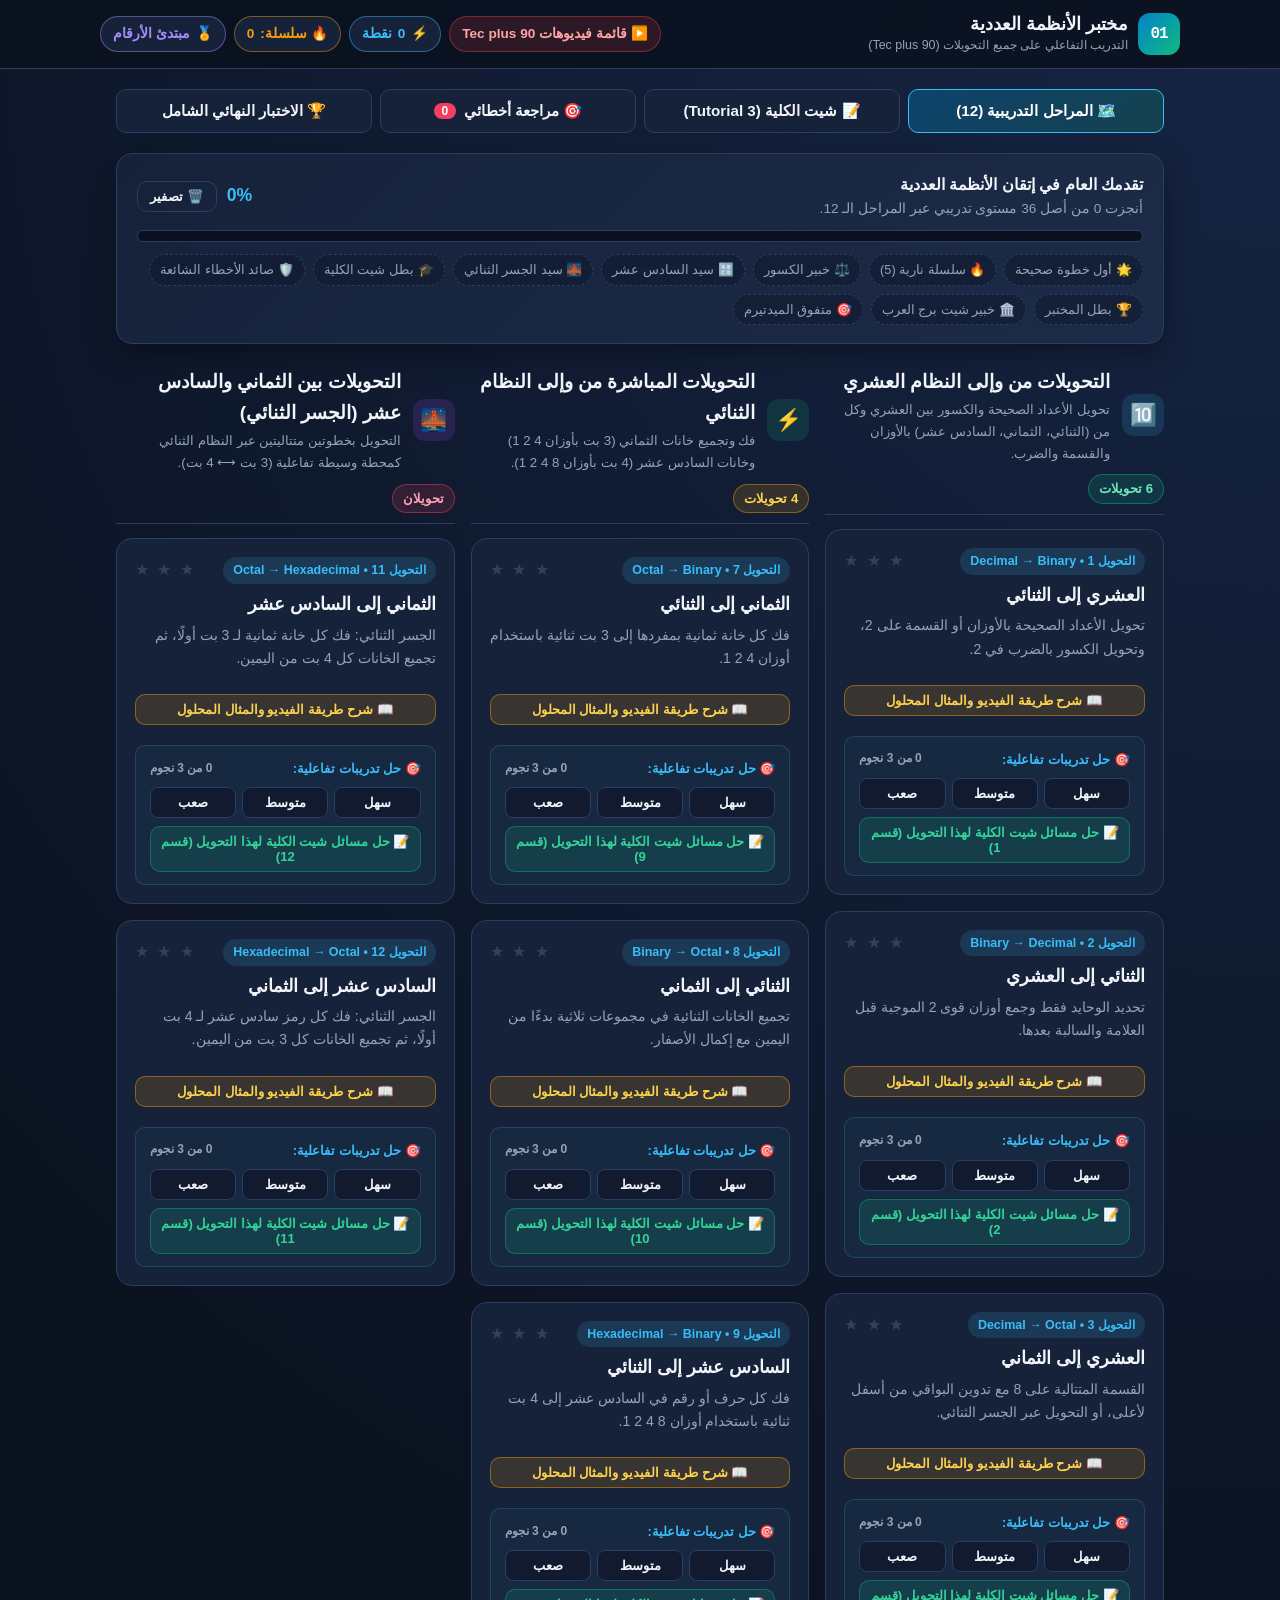
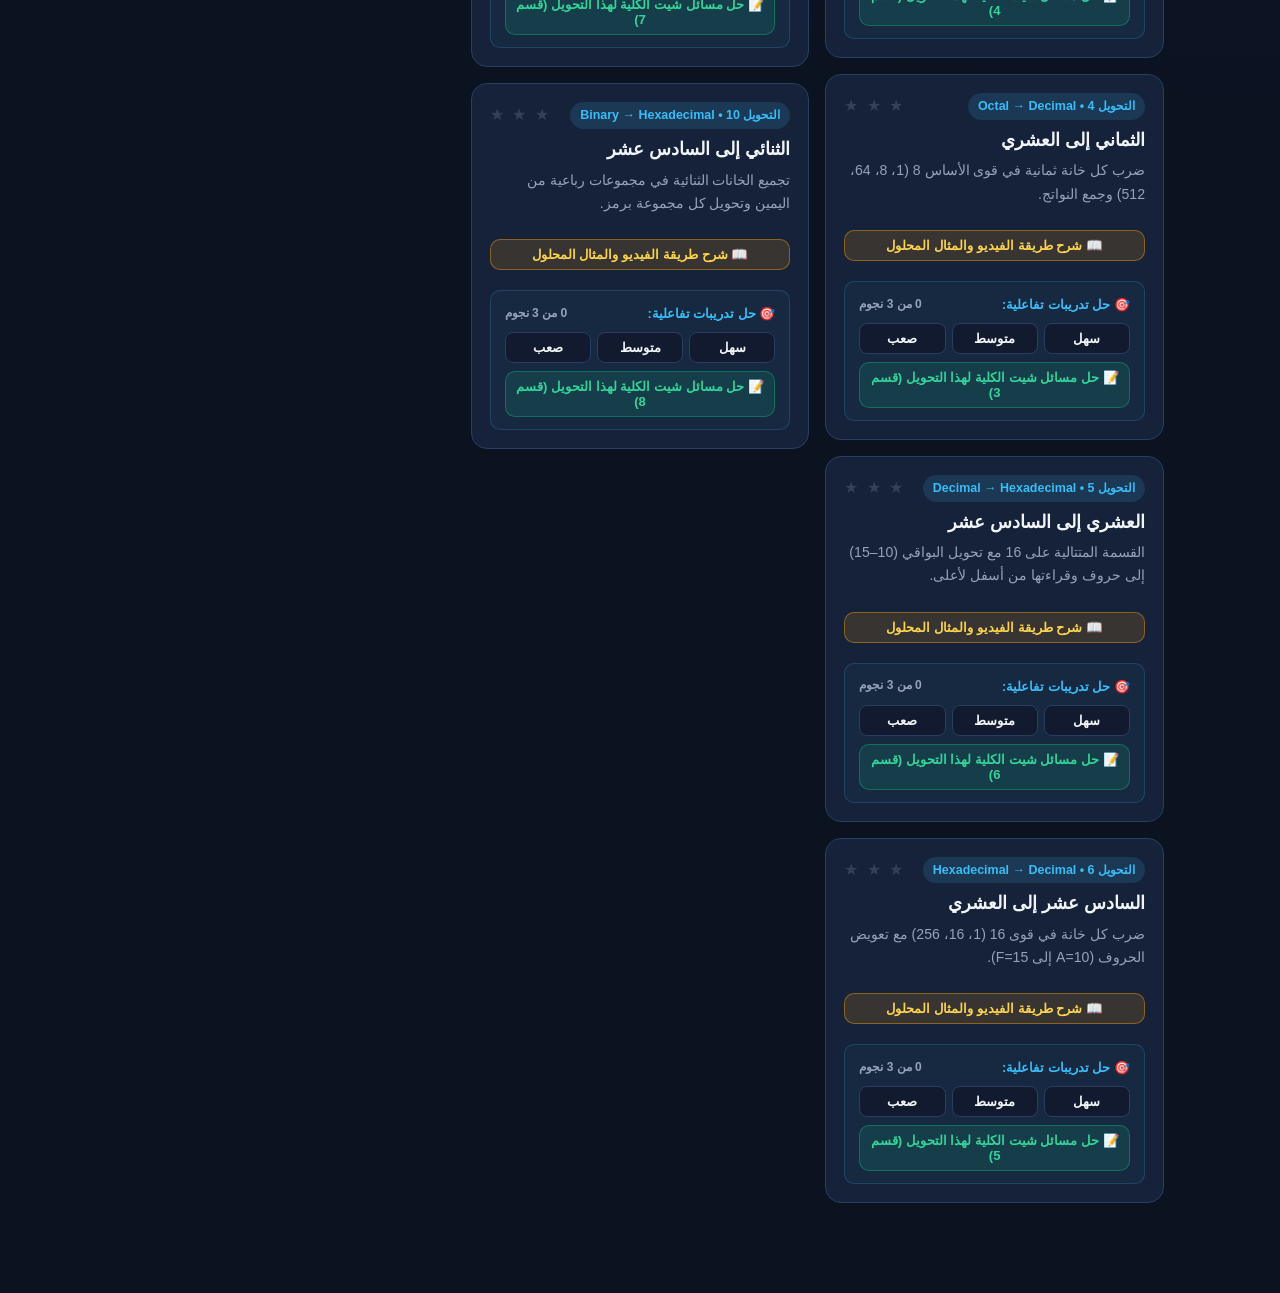
==== index.html @ 3c4ea511 "Add files via upload" ====
<!DOCTYPE html>
<html lang="ar" dir="rtl">
<head>
  <meta charset="UTF-8" />
  <meta name="viewport" content="width=device-width, initial-scale=1.0" />
  <title>مختبر الأنظمة العددية — لعبة تعليمية تفاعلية</title>
  <style>
    :root {
      --bg: #0b1220;
      --bg-soft: #111a2e;
      --card: #16223a;
      --card-2: #1c2b48;
      --border: #2a3d63;
      --text: #f1f5f9;
      --text-muted: #94a3b8;
      --primary: #38bdf8;
      --primary-dark: #0284c7;
      --accent: #10b981;
      --accent-soft: rgba(16, 185, 129, 0.15);
      --warn: #f59e0b;
      --warn-soft: rgba(245, 158, 11, 0.15);
      --danger: #f43f5e;
      --danger-soft: rgba(244, 63, 94, 0.15);
      --purple: #a78bfa;
      --purple-soft: rgba(167, 139, 250, 0.15);
      --radius: 16px;
      --radius-sm: 10px;
      --shadow: 0 10px 30px rgba(0, 0, 0, 0.35);
    }

    * { box-sizing: border-box; margin: 0; padding: 0; }

    body {
      font-family: 'Segoe UI', 'Tahoma', 'Arial', sans-serif;
      background: radial-gradient(circle at top right, #162544 0%, var(--bg) 55%);
      color: var(--text);
      min-height: 100vh;
      line-height: 1.65;
      overflow-x: hidden;
    }

    .ltr {
      direction: ltr;
      unicode-bidi: isolate;
      display: inline-block;
    }

    .mono {
      font-family: 'Consolas', 'Courier New', monospace;
      direction: ltr;
      unicode-bidi: isolate;
    }

    /* Top Header */
    .topbar {
      position: sticky;
      top: 0;
      z-index: 40;
      background: rgba(11, 18, 32, 0.9);
      backdrop-filter: blur(12px);
      border-bottom: 1px solid var(--border);
      padding: 12px 16px;
    }

    .topbar-inner {
      max-width: 1080px;
      margin: 0 auto;
      display: flex;
      flex-wrap: wrap;
      align-items: center;
      justify-content: space-between;
      gap: 12px;
    }

    .brand {
      display: flex;
      align-items: center;
      gap: 10px;
      cursor: pointer;
    }

    .brand-icon {
      width: 42px;
      height: 42px;
      border-radius: 12px;
      background: linear-gradient(135deg, #0284c7, #10b981);
      display: grid;
      place-items: center;
      font-family: 'Consolas', monospace;
      font-weight: 800;
      font-size: 16px;
      color: #fff;
      letter-spacing: -1px;
      flex-shrink: 0;
    }

    .brand h1 {
      font-size: 1.15rem;
      line-height: 1.25;
      font-weight: 800;
    }

    .brand small {
      display: block;
      font-size: 0.78rem;
      color: var(--text-muted);
    }

    .hud {
      display: flex;
      flex-wrap: wrap;
      align-items: center;
      gap: 8px;
    }

    .stat-pill {
      display: flex;
      align-items: center;
      gap: 6px;
      background: var(--card);
      border: 1px solid var(--border);
      border-radius: 999px;
      padding: 6px 12px;
      font-size: 0.85rem;
      font-weight: 700;
    }

    .stat-pill.xp { border-color: rgba(56, 189, 248, 0.45); color: var(--primary); }
    .stat-pill.streak { border-color: rgba(245, 158, 11, 0.45); color: var(--warn); }
    .stat-pill.rank { border-color: rgba(167, 139, 250, 0.45); color: var(--purple); }

    /* Container */
    .container {
      max-width: 1080px;
      margin: 0 auto;
      padding: 20px 16px 60px;
    }

    /* Navigation Tabs */
    .nav-tabs {
      display: flex;
      flex-wrap: wrap;
      gap: 8px;
      margin-bottom: 20px;
    }

    .nav-btn {
      flex: 1 1 160px;
      background: var(--card);
      color: var(--text);
      border: 1px solid var(--border);
      border-radius: var(--radius-sm);
      padding: 12px 14px;
      font-family: inherit;
      font-size: 0.95rem;
      font-weight: 700;
      cursor: pointer;
      display: flex;
      align-items: center;
      justify-content: center;
      gap: 8px;
      transition: all 0.2s ease;
    }

    .nav-btn:hover { border-color: var(--primary); transform: translateY(-1px); }
    .nav-btn.active {
      background: linear-gradient(135deg, rgba(2, 132, 199, 0.35), rgba(16, 185, 129, 0.2));
      border-color: var(--primary);
      color: #fff;
    }

    .badge-count {
      background: var(--danger);
      color: #fff;
      font-size: 0.75rem;
      padding: 1px 7px;
      border-radius: 999px;
      min-width: 22px;
      text-align: center;
    }

    /* Progress Banner */
    .mastery-card {
      background: linear-gradient(135deg, var(--card), var(--card-2));
      border: 1px solid var(--border);
      border-radius: var(--radius);
      padding: 18px 20px;
      margin-bottom: 22px;
      box-shadow: var(--shadow);
    }

    .mastery-top {
      display: flex;
      flex-wrap: wrap;
      justify-content: space-between;
      align-items: center;
      gap: 10px;
      margin-bottom: 10px;
    }

    .progress-track {
      width: 100%;
      height: 12px;
      background: #0a1020;
      border-radius: 999px;
      overflow: hidden;
      border: 1px solid var(--border);
    }

    .progress-fill {
      height: 100%;
      background: linear-gradient(90deg, var(--primary), var(--accent));
      border-radius: 999px;
      transition: width 0.4s ease;
      width: 0%;
    }

    .badges-row {
      display: flex;
      flex-wrap: wrap;
      gap: 8px;
      margin-top: 12px;
    }

    .ach-badge {
      font-size: 0.8rem;
      padding: 4px 10px;
      border-radius: 999px;
      border: 1px dashed var(--border);
      color: var(--text-muted);
      background: rgba(15, 23, 42, 0.5);
    }

    .ach-badge.unlocked {
      border-style: solid;
      border-color: var(--warn);
      color: #fde68a;
      background: var(--warn-soft);
      font-weight: 700;
    }

    /* Stage Grid */
    .stage-grid {
      display: grid;
      grid-template-columns: repeat(auto-fill, minmax(300px, 1fr));
      gap: 16px;
    }

    .stage-card {
      background: var(--card);
      border: 1px solid var(--border);
      border-radius: var(--radius);
      padding: 18px;
      display: flex;
      flex-direction: column;
      justify-content: space-between;
      gap: 14px;
      transition: border-color 0.2s, transform 0.2s;
      position: relative;
    }

    .stage-card:hover {
      border-color: var(--primary);
      transform: translateY(-2px);
    }

    .stage-head {
      display: flex;
      justify-content: space-between;
      align-items: flex-start;
      gap: 8px;
    }

    .stage-num {
      font-size: 0.78rem;
      font-weight: 800;
      color: var(--primary);
      background: rgba(56, 189, 248, 0.14);
      padding: 3px 10px;
      border-radius: 999px;
    }

    .stage-stars {
      font-size: 1rem;
      letter-spacing: 2px;
      color: #334155;
    }

    .stage-stars .lit { color: var(--warn); }

    .stage-title {
      font-size: 1.12rem;
      font-weight: 800;
      margin-top: 6px;
    }

    .stage-desc {
      font-size: 0.88rem;
      color: var(--text-muted);
      margin-top: 4px;
    }

    .diff-row {
      display: flex;
      gap: 6px;
    }

    .diff-btn {
      flex: 1;
      padding: 7px 6px;
      border-radius: 8px;
      border: 1px solid var(--border);
      background: var(--bg-soft);
      color: var(--text);
      font-family: inherit;
      font-size: 0.82rem;
      font-weight: 700;
      cursor: pointer;
      transition: all 0.15s;
    }

    .diff-btn:hover { border-color: var(--primary); background: rgba(56, 189, 248, 0.12); }
    .diff-btn.done { border-color: var(--accent); color: #6ee7b7; background: var(--accent-soft); }

    .stage-actions {
      display: flex;
      gap: 8px;
    }

    /* Buttons */
    .btn {
      border: none;
      border-radius: var(--radius-sm);
      padding: 10px 16px;
      font-family: inherit;
      font-size: 0.92rem;
      font-weight: 700;
      cursor: pointer;
      display: inline-flex;
      align-items: center;
      justify-content: center;
      gap: 6px;
      transition: all 0.18s ease;
    }

    .btn:disabled { opacity: 0.5; cursor: not-allowed; }
    .btn-primary {
      background: linear-gradient(135deg, var(--primary-dark), #0369a1);
      color: #fff;
    }
    .btn-primary:hover:not(:disabled) { filter: brightness(1.12); transform: translateY(-1px); }

    .btn-accent {
      background: linear-gradient(135deg, #059669, #10b981);
      color: #fff;
    }
    .btn-accent:hover:not(:disabled) { filter: brightness(1.1); }

    .btn-outline {
      background: transparent;
      color: var(--text);
      border: 1px solid var(--border);
    }
    .btn-outline:hover:not(:disabled) { border-color: var(--primary); color: var(--primary); }

    .btn-warn {
      background: var(--warn-soft);
      color: #fcd34d;
      border: 1px solid rgba(245, 158, 11, 0.45);
    }
    .btn-warn:hover:not(:disabled) { background: rgba(245, 158, 11, 0.25); }

    .btn-danger {
      background: var(--danger-soft);
      color: #fda4af;
      border: 1px solid rgba(244, 63, 94, 0.45);
    }

    .btn-sm { padding: 7px 12px; font-size: 0.84rem; }
    .btn-full { width: 100%; }

    /* Game Arena */
    .arena {
      background: var(--card);
      border: 1px solid var(--border);
      border-radius: var(--radius);
      padding: 20px;
      box-shadow: var(--shadow);
    }

    .arena-topbar {
      display: flex;
      flex-wrap: wrap;
      align-items: center;
      justify-content: space-between;
      gap: 10px;
      padding-bottom: 14px;
      border-bottom: 1px solid var(--border);
      margin-bottom: 18px;
    }

    .q-meta {
      display: flex;
      flex-wrap: wrap;
      align-items: center;
      gap: 8px;
    }

    .tag {
      font-size: 0.78rem;
      font-weight: 700;
      padding: 3px 10px;
      border-radius: 999px;
      background: var(--bg-soft);
      border: 1px solid var(--border);
      color: var(--text-muted);
    }

    .tag.easy { color: #6ee7b7; border-color: rgba(16, 185, 129, 0.45); background: var(--accent-soft); }
    .tag.medium { color: #fcd34d; border-color: rgba(245, 158, 11, 0.45); background: var(--warn-soft); }
    .tag.hard { color: #fda4af; border-color: rgba(244, 63, 94, 0.45); background: var(--danger-soft); }
    .tag.adaptive { color: #ddd6fe; border-color: rgba(167, 139, 250, 0.55); background: var(--purple-soft); }
    .tag.video-ex { color: #7dd3fc; border-color: rgba(56, 189, 248, 0.5); background: rgba(56, 189, 248, 0.14); }

    .question-box {
      background: var(--bg-soft);
      border: 1px solid var(--border);
      border-radius: var(--radius-sm);
      padding: 18px;
      margin-bottom: 18px;
      text-align: center;
    }

    .question-prompt {
      font-size: 1.05rem;
      color: var(--text);
      margin-bottom: 10px;
    }

    .big-number {
      font-family: 'Consolas', 'Courier New', monospace;
      font-size: clamp(1.45rem, 4vw, 2.2rem);
      font-weight: 800;
      color: var(--primary);
      direction: ltr;
      unicode-bidi: isolate;
      display: inline-block;
      background: rgba(56, 189, 248, 0.08);
      border: 1px solid rgba(56, 189, 248, 0.3);
      padding: 8px 18px;
      border-radius: 12px;
      letter-spacing: 1px;
      word-break: break-all;
    }

    .big-number sub {
      font-size: 0.58em;
      color: var(--warn);
      margin-left: 2px;
    }

    /* Interactive Bit Switchboard (طريقة التنوير) */
    .switch-groups {
      display: flex;
      flex-wrap: wrap;
      justify-content: center;
      gap: 14px;
      direction: ltr;
      margin: 16px 0;
    }

    .switch-group {
      background: var(--bg-soft);
      border: 1px solid var(--border);
      border-radius: 12px;
      padding: 12px;
      text-align: center;
    }

    .switch-group-label {
      font-size: 0.95rem;
      font-weight: 800;
      color: var(--warn);
      margin-bottom: 8px;
      font-family: 'Consolas', monospace;
    }

    .bit-row {
      display: flex;
      justify-content: center;
      gap: 6px;
      flex-wrap: wrap;
    }

    .bit-cell {
      display: flex;
      flex-direction: column;
      align-items: center;
      gap: 4px;
    }

    .bit-weight {
      font-size: 0.78rem;
      font-family: 'Consolas', monospace;
      color: var(--text-muted);
      font-weight: 700;
    }

    .bit-btn {
      width: 46px;
      height: 50px;
      border-radius: 10px;
      border: 2px solid var(--border);
      background: #0d1629;
      color: #64748b;
      font-family: 'Consolas', monospace;
      font-size: 1.35rem;
      font-weight: 800;
      cursor: pointer;
      transition: all 0.15s ease;
    }

    .bit-btn.on {
      background: linear-gradient(180deg, #10b981, #059669);
      border-color: #34d399;
      color: #fff;
      box-shadow: 0 0 14px rgba(16, 185, 129, 0.45);
      transform: translateY(-2px);
    }

    .bit-btn.locked-zero {
      opacity: 0.45;
      cursor: pointer;
    }

    .bit-btn.highlight-one {
      border-color: var(--primary);
      background: rgba(56, 189, 248, 0.22);
      color: #fff;
      box-shadow: 0 0 12px rgba(56, 189, 248, 0.4);
    }

    .live-preview {
      text-align: center;
      margin-top: 10px;
      font-size: 0.92rem;
      color: var(--text-muted);
    }

    .live-preview strong {
      color: #6ee7b7;
      font-family: 'Consolas', monospace;
      font-size: 1.05rem;
    }

    /* Grouping Workshop */
    .group-inputs {
      display: flex;
      flex-wrap: wrap;
      justify-content: center;
      gap: 12px;
      direction: ltr;
      margin: 16px 0;
    }

    .group-slot {
      background: var(--bg-soft);
      border: 1px solid var(--border);
      border-radius: 12px;
      padding: 12px 14px;
      text-align: center;
      min-width: 110px;
    }

    .group-weights {
      font-family: 'Consolas', monospace;
      font-size: 0.78rem;
      color: var(--text-muted);
      letter-spacing: 4px;
      margin-bottom: 2px;
    }

    .group-bits {
      font-family: 'Consolas', monospace;
      font-size: 1.35rem;
      font-weight: 800;
      color: var(--primary);
      letter-spacing: 3px;
      margin-bottom: 8px;
    }

    .group-bits .pad-zero {
      color: var(--warn);
      text-decoration: underline dotted;
    }

    .group-field {
      width: 72px;
      padding: 8px;
      text-align: center;
      font-family: 'Consolas', monospace;
      font-size: 1.2rem;
      font-weight: 800;
      text-transform: uppercase;
      background: #0a1020;
      border: 2px solid var(--border);
      border-radius: 8px;
      color: #fff;
      outline: none;
    }

    .group-field:focus { border-color: var(--primary); }

    /* Bridge Steps Card (Octal <-> Hex) */
    .bridge-steps-card {
      background: rgba(15, 23, 42, 0.75);
      border: 1px solid var(--border);
      border-radius: var(--radius-sm);
      padding: 14px 16px;
      margin: 12px auto;
      max-width: 620px;
      text-align: center;
    }

    .bridge-header {
      display: flex;
      align-items: center;
      justify-content: center;
      gap: 12px;
      margin-bottom: 12px;
      flex-wrap: wrap;
    }

    .bridge-arrow {
      color: var(--warn);
      font-size: 0.95rem;
      font-weight: 700;
    }

    .bridge-step-item {
      background: var(--bg-soft);
      border: 1px solid rgba(56, 189, 248, 0.2);
      border-radius: 10px;
      padding: 10px 12px;
      margin-bottom: 8px;
    }

    .step-badge {
      display: inline-block;
      font-size: 0.85rem;
      font-weight: 700;
      color: var(--primary);
      margin-bottom: 6px;
    }

    .bridge-breakdown {
      display: flex;
      flex-wrap: wrap;
      justify-content: center;
      gap: 10px;
      direction: ltr;
      font-family: 'Consolas', monospace;
      color: #6ee7b7;
      font-size: 1.05rem;
    }

    /* Direct Typing Input */
    .input-wrap {
      max-width: 460px;
      margin: 14px auto;
      display: flex;
      flex-direction: column;
      gap: 10px;
    }

    .answer-input {
      width: 100%;
      padding: 14px 16px;
      font-family: 'Consolas', 'Courier New', monospace;
      font-size: 1.35rem;
      font-weight: 700;
      text-align: center;
      direction: ltr;
      background: #0a1020;
      border: 2px solid var(--border);
      border-radius: 12px;
      color: #fff;
      outline: none;
      letter-spacing: 1px;
    }

    .answer-input:focus { border-color: var(--primary); }

    .keypad {
      display: flex;
      flex-wrap: wrap;
      justify-content: center;
      gap: 6px;
      direction: ltr;
    }

    .key-btn {
      min-width: 40px;
      height: 38px;
      padding: 0 10px;
      border-radius: 8px;
      border: 1px solid var(--border);
      background: var(--bg-soft);
      color: var(--text);
      font-family: 'Consolas', monospace;
      font-size: 1rem;
      font-weight: 700;
      cursor: pointer;
    }

    .key-btn:hover { border-color: var(--primary); background: rgba(56, 189, 248, 0.14); }

    /* Choice Cards (Mistake Detection & Conceptual) */
    .choices-grid {
      display: grid;
      grid-template-columns: repeat(auto-fit, minmax(230px, 1fr));
      gap: 10px;
      margin: 14px 0;
    }

    .choice-btn {
      background: var(--bg-soft);
      border: 2px solid var(--border);
      border-radius: 12px;
      padding: 14px;
      color: var(--text);
      font-family: inherit;
      font-size: 0.96rem;
      font-weight: 700;
      cursor: pointer;
      text-align: right;
      transition: all 0.16s ease;
    }

    .choice-btn:hover:not(:disabled) { border-color: var(--primary); background: rgba(56, 189, 248, 0.1); }
    .choice-btn.selected { border-color: var(--primary); background: rgba(56, 189, 248, 0.2); }
    .choice-btn.correct { border-color: var(--accent); background: var(--accent-soft); color: #a7f3d0; }
    .choice-btn.wrong { border-color: var(--danger); background: var(--danger-soft); color: #fecdd3; }

    /* Feedback Box */
    .feedback-box {
      margin-top: 18px;
      border-radius: 12px;
      padding: 16px;
      border: 1px solid var(--border);
      animation: fadeIn 0.25s ease;
    }

    .feedback-box.ok {
      background: var(--accent-soft);
      border-color: var(--accent);
    }

    .feedback-box.err {
      background: var(--danger-soft);
      border-color: var(--danger);
    }

    .feedback-title {
      font-size: 1.05rem;
      font-weight: 800;
      margin-bottom: 8px;
    }

    .feedback-steps {
      background: rgba(11, 18, 32, 0.65);
      border-radius: 8px;
      padding: 12px;
      margin-top: 10px;
      font-size: 0.92rem;
      line-height: 1.7;
    }

    .feedback-actions {
      display: flex;
      flex-wrap: wrap;
      gap: 10px;
      margin-top: 12px;
    }

    /* Scratchpad Drawer (مسودة الامتحان) */
    .scratchpad {
      margin-top: 14px;
      background: rgba(15, 23, 42, 0.75);
      border: 1px dashed var(--border);
      border-radius: 10px;
      padding: 10px 14px;
      font-size: 0.86rem;
      color: var(--text-muted);
    }

    .hex-strip {
      display: flex;
      flex-wrap: wrap;
      gap: 8px;
      justify-content: center;
      margin-top: 6px;
      direction: ltr;
    }

    .hex-chip {
      background: var(--card);
      border: 1px solid var(--border);
      padding: 3px 9px;
      border-radius: 6px;
      font-family: 'Consolas', monospace;
      font-weight: 700;
      color: var(--warn);
    }

    /* Modal (Guide / Explanation) */
    .modal-backdrop {
      position: fixed;
      inset: 0;
      background: rgba(2, 6, 23, 0.78);
      backdrop-filter: blur(4px);
      z-index: 100;
      display: none;
      align-items: center;
      justify-content: center;
      padding: 16px;
    }

    .modal-backdrop.open { display: flex; }

    .modal {
      background: var(--card);
      border: 1px solid var(--border);
      border-radius: var(--radius);
      max-width: 720px;
      width: 100%;
      max-height: 86vh;
      overflow-y: auto;
      padding: 22px;
      box-shadow: var(--shadow);
    }

    .modal-head {
      display: flex;
      justify-content: space-between;
      align-items: center;
      gap: 10px;
      border-bottom: 1px solid var(--border);
      padding-bottom: 12px;
      margin-bottom: 14px;
    }

    .guide-table {
      width: 100%;
      border-collapse: collapse;
      margin: 10px 0;
      font-size: 0.88rem;
    }

    .guide-table th, .guide-table td {
      border: 1px solid var(--border);
      padding: 6px 8px;
      text-align: center;
    }

    .guide-table th {
      background: var(--bg-soft);
      color: var(--primary);
    }

    .guide-section {
      margin-bottom: 14px;
    }

    .guide-section h4 {
      color: var(--accent);
      margin-bottom: 6px;
      font-size: 1rem;
    }

    .guide-list {
      padding-right: 18px;
      font-size: 0.93rem;
    }

    .guide-list li { margin-bottom: 5px; }

    /* Summary / Results Screen */
    .summary-card {
      text-align: center;
      padding: 24px 16px;
    }

    .score-ring {
      width: 118px;
      height: 118px;
      margin: 0 auto 14px;
      border-radius: 50%;
      border: 6px solid var(--accent);
      display: grid;
      place-items: center;
      font-size: 1.7rem;
      font-weight: 800;
      color: #fff;
      background: var(--accent-soft);
    }

    .diag-list {
      max-width: 560px;
      margin: 16px auto;
      text-align: right;
      display: flex;
      flex-direction: column;
      gap: 8px;
    }

    .diag-item {
      display: flex;
      justify-content: space-between;
      align-items: center;
      background: var(--bg-soft);
      border: 1px solid var(--border);
      border-radius: 10px;
      padding: 10px 14px;
      font-size: 0.9rem;
    }

    .empty-state {
      text-align: center;
      padding: 40px 20px;
      background: var(--card);
      border: 1px solid var(--border);
      border-radius: var(--radius);
    }

    /* Tutorial Sheet View */
    .sheet-banner {
      background: linear-gradient(135deg, rgba(30, 58, 138, 0.45), rgba(15, 23, 42, 0.85));
      border: 1px solid rgba(56, 189, 248, 0.35);
      border-radius: var(--radius);
      padding: 20px;
      margin-bottom: 20px;
      text-align: center;
      box-shadow: var(--shadow);
    }
    .sheet-uni-tag {
      display: inline-block;
      font-size: 0.82rem;
      font-weight: 700;
      color: #93c5fd;
      background: rgba(59, 130, 246, 0.15);
      border: 1px solid rgba(59, 130, 246, 0.3);
      padding: 4px 12px;
      border-radius: 999px;
      margin-bottom: 8px;
    }
    .sheet-grid {
      display: grid;
      grid-template-columns: repeat(auto-fit, minmax(280px, 1fr));
      gap: 14px;
    }
    .sheet-card {
      background: var(--card);
      border: 1px solid var(--border);
      border-radius: var(--radius-sm);
      padding: 16px;
      display: flex;
      flex-direction: column;
      justify-content: space-between;
      transition: transform 0.15s ease, border-color 0.15s ease;
    }
    .sheet-card:hover {
      transform: translateY(-2px);
      border-color: rgba(56, 189, 248, 0.5);
    }
    .sheet-card-head {
      display: flex;
      justify-content: space-between;
      align-items: center;
      margin-bottom: 8px;
    }
    
    .exam-grid {
      display: grid;
      grid-template-columns: repeat(auto-fit, minmax(280px, 1fr));
      gap: 16px;
      margin-top: 20px;
    }
    .exam-card {
      background: var(--card);
      border: 1px solid var(--border);
      border-radius: var(--radius);
      padding: 22px;
      display: flex;
      flex-direction: column;
      justify-content: space-between;
      transition: transform 0.2s ease, border-color 0.2s ease, box-shadow 0.2s ease;
      position: relative;
    }
    .exam-card:hover {
      transform: translateY(-3px);
      border-color: var(--primary);
      box-shadow: 0 8px 24px rgba(0, 0, 0, 0.35);
    }
    .exam-card.featured {
      border-color: rgba(56, 189, 248, 0.5);
      background: linear-gradient(180deg, rgba(56, 189, 248, 0.08) 0%, var(--card) 100%);
    }
    .exam-card-badge {
      display: inline-block;
      padding: 4px 12px;
      border-radius: 20px;
      font-size: 0.78rem;
      font-weight: 700;
      margin-bottom: 12px;
      align-self: flex-start;
    }
  
    
    /* Dedicated Conversion Hubs & Filter Styles */
    .stage-filters {
      display: flex;
      gap: 8px;
      margin-bottom: 18px;
      flex-wrap: wrap;
      align-items: center;
      background: var(--card);
      border: 1px solid var(--border);
      border-radius: var(--radius);
      padding: 12px 16px;
    }
    .stage-filter-btn {
      background: var(--bg-soft);
      border: 1px solid var(--border);
      color: var(--text-muted);
      padding: 5px 14px;
      border-radius: 20px;
      font-size: 0.82rem;
      cursor: pointer;
      transition: all 0.2s ease;
    }
    .stage-filter-btn:hover, .stage-filter-btn.active {
      background: var(--primary);
      color: #0b1220;
      font-weight: 700;
      border-color: var(--primary);
      box-shadow: 0 2px 8px rgba(56, 189, 248, 0.35);
    }
    .stage-search-wrap {
      flex: 1;
      min-width: 200px;
    }
    .stage-search-input {
      width: 100%;
      padding: 7px 14px;
      background: var(--bg);
      border: 1px solid var(--border);
      border-radius: 20px;
      color: var(--text);
      font-size: 0.82rem;
      outline: none;
      transition: border-color 0.2s;
    }
    .stage-search-input:focus {
      border-color: var(--primary);
    }
    .card-method-box {
      background: rgba(245, 158, 11, 0.05);
      border: 1px solid rgba(245, 158, 11, 0.25);
      border-radius: var(--radius-sm);
      padding: 12px 14px;
      margin: 10px 0;
    }
    .card-method-header {
      display: flex;
      justify-content: space-between;
      align-items: center;
      margin-bottom: 8px;
      flex-wrap: wrap;
      gap: 6px;
    }
    .card-method-summary {
      font-size: 0.83rem;
      color: var(--text);
      line-height: 1.6;
    }
    .card-method-details {
      margin-top: 10px;
      padding-top: 10px;
      border-top: 1px dashed rgba(245, 158, 11, 0.35);
      font-size: 0.84rem;
      animation: fadeIn 0.2s ease;
    }
    .card-practice-box {
      background: rgba(56, 189, 248, 0.04);
      border: 1px solid rgba(56, 189, 248, 0.2);
      border-radius: var(--radius-sm);
      padding: 12px 14px;
    }
    .btn-sheet-drill {
      background: rgba(16, 185, 129, 0.15);
      border: 1px solid rgba(16, 185, 129, 0.4);
      color: #34d399;
      font-weight: 700;
      width: 100%;
      padding: 7px 10px;
      border-radius: var(--radius-sm);
      font-size: 0.82rem;
      cursor: pointer;
      transition: all 0.2s;
      margin-top: 8px;
      display: flex;
      align-items: center;
      justify-content: center;
      gap: 6px;
    }
    .btn-sheet-drill:hover {
      background: rgba(16, 185, 129, 0.25);
      border-color: #34d399;
      transform: translateY(-1px);
    }

    
    /* Sectioned Layout for Conversions */
    .conversion-section {
      margin-bottom: 30px;
      animation: fadeIn 0.25s ease;
    }
    .conversion-section-header {
      display: flex;
      justify-content: space-between;
      align-items: center;
      margin-bottom: 14px;
      padding-bottom: 10px;
      border-bottom: 1px solid var(--border);
      flex-wrap: wrap;
      gap: 10px;
    }
    .conv-sec-icon {
      display: inline-flex;
      align-items: center;
      justify-content: center;
      width: 42px;
      height: 42px;
      border-radius: 12px;
      font-size: 1.35rem;
      flex-shrink: 0;
    }

    .sheet-card-title {
      font-size: 1.02rem;
      font-weight: 700;
      color: var(--text);
      margin-bottom: 6px;
    }
    .sheet-samples {
      display: flex;
      flex-wrap: wrap;
      gap: 6px;
      margin: 8px 0 14px;
      direction: ltr;
    }
    .sheet-sample-chip {
      font-family: 'Consolas', monospace;
      font-size: 0.82rem;
      background: var(--bg-soft);
      border: 1px solid var(--border);
      padding: 2px 8px;
      border-radius: 6px;
      color: var(--primary);
    }

    .hidden { display: none !important; }

    @keyframes fadeIn {
      from { opacity: 0; transform: translateY(6px); }
      to { opacity: 1; transform: translateY(0); }
    }

    @media (max-width: 600px) {
      .arena { padding: 14px; }
      .bit-btn { width: 40px; height: 44px; font-size: 1.15rem; }
      .topbar-inner { justify-content: center; text-align: center; }
      .hud { justify-content: center; }
    }
  </style>
</head>
<body>
  <!-- Top HUD -->
  <header class="topbar">
    <div class="topbar-inner">
      <div class="brand" id="btnHomeLogo" title="العودة للرئيسية">
        <div class="brand-icon">01</div>
        <div>
          <h1>مختبر الأنظمة العددية</h1>
          <small>التدريب التفاعلي على جميع التحويلات (Tec plus 90)</small>
        </div>
      </div>
      <div class="hud">
        <a href="https://youtube.com/playlist?list=PLf_Du7QDytuOd_YZMUCmIFilXXTt9hNHL" target="_blank" rel="noopener noreferrer" class="stat-pill" style="text-decoration:none;cursor:pointer;background:rgba(239,68,68,0.15);border-color:rgba(239,68,68,0.4);color:#fca5a5;" title="فتح قائمة تشغيل الشرح الأصلية على يوتيوب (Tec plus 90)">
          ▶️ قائمة فيديوهات Tec plus 90
        </a>
        <div class="stat-pill xp">⚡ <span id="hudXp">0</span> نقطة</div>
        <div class="stat-pill streak">🔥 سلسلة: <span id="hudStreak">0</span></div>
        <div class="stat-pill rank">🏅 <span id="hudRank">مبتدئ الأرقام</span></div>
      </div>
    </div>
  </header>

  <main class="container">
    <!-- Navigation -->
    <nav class="nav-tabs" id="mainNav">
      <button class="nav-btn active" data-view="stages">🗺️ المراحل التدريبية (12)</button>
      <button class="nav-btn" data-view="sheet">📝 شيت الكلية (Tutorial 3)</button>
      <button class="nav-btn" data-view="mistakes">🎯 مراجعة أخطائي <span class="badge-count" id="mistakeCountBadge">0</span></button>
      <button class="nav-btn" data-view="exam">🏆 الاختبار النهائي الشامل</button>
    </nav>

    <!-- View 1: Stages Dashboard -->
    <section id="viewStages">
      <div class="mastery-card">
        <div class="mastery-top">
          <div>
            <strong>تقدمك العام في إتقان الأنظمة العددية</strong>
            <div style="font-size:0.85rem;color:var(--text-muted);" id="masterySubtitle">أكمل مستويات المراحل الـ 12 (سهل ← متوسط ← صعب) لفتح كل الأوسمة.</div>
          </div>
          <div style="display:flex;align-items:center;gap:10px;">
            <strong style="color:var(--primary);font-size:1.1rem;" id="masteryPercent">0%</strong>
            <button class="btn btn-outline btn-sm" id="btnResetProgress" title="إعادة ضبط التقدم">🗑️ تصفير</button>
          </div>
        </div>
        <div class="progress-track">
          <div class="progress-fill" id="masteryBar"></div>
        </div>
        <div class="badges-row" id="badgesRow"></div>
      </div>

      <div class="stage-grid" id="stageGrid"></div>
    </section>

    <!-- View: Tutorial Sheet Dashboard -->
    <section id="viewSheet" class="hidden">
      <div class="sheet-banner">
        <div class="sheet-uni-tag">🏛️ جامعة برج العرب التكنولوجية • كلية تكنولوجيا الصناعة والطاقة</div>
        <h2 style="font-size:1.45rem;color:var(--text);margin-bottom:6px;">شيت الكلية: Tutorial 3 (IT Essentials)</h2>
        <p style="color:var(--text-muted);max-width:680px;margin:0 auto 16px;font-size:0.92rem;">
          بنك أسئلة شيت الكلية الكامل (39 مسألة تحويل رقمي + مسائل المفاهيم ومجالات القيم). تدرّب على حل كل مسألة بنفسك، وإذا لم تعرف الحل أو استسلمت، اضغط على زر كشف الحل لمشاهدة خطوات الحل خطوة بخطوة (التنوير، الضرب المتتالي، والجسر الثنائي).
        </p>
        <div style="display:flex;justify-content:center;gap:10px;flex-wrap:wrap;">
          <button class="btn btn-accent" id="btnStartFullSheet">🚀 بدء حل الشيت كاملاً (39 مسألة)</button>
          <button class="btn btn-outline" id="btnStartRandomSheet">🎲 اختبار سريع (10 مسائل عشوائية)</button>
        </div>
      </div>

      <div style="margin-bottom:12px;display:flex;justify-content:space-between;align-items:center;flex-wrap:wrap;gap:8px;">
        <h3 style="font-size:1.1rem;color:var(--primary);">📑 أقسام الشيت (12 سؤال تحويل + المفاهيم)</h3>
        <span style="font-size:0.84rem;color:var(--text-muted);">اختر أي سؤال للتدريب عليه منفرداً:</span>
      </div>

      <div class="sheet-grid" id="sheetGrid"></div>
    </section>

    <!-- View 2: Mistake Review Hub -->
    <section id="viewMistakes" class="hidden"></section>

    <!-- View 3: Final Exam Intro -->
    <section id="viewExam" class="hidden">
      <div class="sheet-banner" style="background: linear-gradient(135deg, rgba(16, 185, 129, 0.15) 0%, rgba(56, 189, 248, 0.12) 100%); border-color: rgba(16, 185, 129, 0.35);">
        <div style="font-size:2.8rem;margin-bottom:8px;">🎓</div>
        <h2 style="font-size:1.6rem;margin-bottom:8px;">مركز الاختبارات والتقييم الأكاديمي</h2>
        <p style="color:var(--text-muted);max-width:760px;margin:0 auto 16px;font-size:0.95rem;">
          مجموعة اختبارات معيارية مصممة خصيصاً وفق <strong>منهج شيت كلية تكنولوجيا الصناعة والطاقة (جامعة برج العرب)</strong> وسلسلة <strong>Tec plus 90</strong>، لقياس استيعابك لكافة أنواع التحويلات والكسور والجسر الثنائي مع التقييم بالتقدير الجامعي.
        </p>
        <div style="display:flex;justify-content:center;gap:12px;flex-wrap:wrap;">
          <button class="btn btn-outline" id="btnOpenQuickRef">📖 مراجعة القواعد وجداول الأوزان</button>
        </div>
      </div>

      <div class="exam-grid">
        <!-- Exam 1: Comprehensive Sheet Exam -->
        <div class="exam-card featured">
          <div>
            <span class="exam-card-badge" style="background:rgba(56,189,248,0.2);color:#38bdf8;">🏛️ معتمد من شيت الكلية</span>
            <h3 style="font-size:1.2rem;margin-bottom:8px;">امتحان شيت الكلية الشامل (Tutorial 3)</h3>
            <p style="font-size:0.88rem;color:var(--text-muted);margin-bottom:14px;line-height:1.5;">
              امتحان شامل يتكون من <strong>25 سؤالاً</strong> مختارة بعناية تغطي الـ 12 قسماً من شيت الكلية (الأعداد الصحيحة، الكسور، القسمة المتتالية، والجسر الثنائي، والمفاهيم).
            </p>
            <div style="display:flex;gap:8px;flex-wrap:wrap;margin-bottom:16px;">
              <span class="tag easy">📝 25 سؤالاً</span>
              <span class="tag medium">🎓 تقدير جامعي (A+ إلى F)</span>
              <span class="tag hard">🏆 وسام خبير الشيت</span>
            </div>
          </div>
          <button class="btn btn-primary" onclick="startCustomExam('sheet_full')" style="width:100%;">🚀 ابدأ امتحان الشيت الشامل</button>
        </div>

        <!-- Exam 2: Midterm Simulation -->
        <div class="exam-card">
          <div>
            <span class="exam-card-badge" style="background:rgba(245,158,11,0.2);color:#f59e0b;">🎯 محاكاة الميدتيرم</span>
            <h3 style="font-size:1.2rem;margin-bottom:8px;">اختبار الميدتيرم التجريبي (Midterm Exam)</h3>
            <p style="font-size:0.88rem;color:var(--text-muted);margin-bottom:14px;line-height:1.5;">
              <strong>15 سؤالاً</strong> نموذجياً يركز على الأسئلة الأكثر وروداً في الامتحانات الفصلية: الكسور الثنائية والعشرية، وتحويلات السداسي عشر، وحساب عدد البتات.
            </p>
            <div style="display:flex;gap:8px;flex-wrap:wrap;margin-bottom:16px;">
              <span class="tag medium">📝 15 سؤالاً</span>
              <span class="tag easy">⚡ تركيز عالي</span>
              <span class="tag hard">🎯 وسام متفوق الميدتيرم</span>
            </div>
          </div>
          <button class="btn btn-accent" onclick="startCustomExam('midterm')" style="width:100%;">🎯 ابدأ اختبار الميدتيرم</button>
        </div>

        <!-- Exam 3: Speed Conversion Blitz -->
        <div class="exam-card">
          <div>
            <span class="exam-card-badge" style="background:rgba(168,85,247,0.2);color:#c084fc;">⚡ تحدي السرعة</span>
            <h3 style="font-size:1.2rem;margin-bottom:8px;">كويز السرعة للتحويلات (Speed Quiz)</h3>
            <p style="font-size:0.88rem;color:var(--text-muted);margin-bottom:14px;line-height:1.5;">
              <strong>10 أسئلة سريعة</strong> تركز على سرعة البديهة وإتقان أوزان الخانات (8 4 2 1 و 4 2 1) والتحويل الفوري بين الأنظمة.
            </p>
            <div style="display:flex;gap:8px;flex-wrap:wrap;margin-bottom:16px;">
              <span class="tag easy">📝 10 أسئلة</span>
              <span class="tag easy">⏱️ إجابة سريعة</span>
              <span class="tag medium">🔥 تدريب ذهني</span>
            </div>
          </div>
          <button class="btn btn-warn" onclick="startCustomExam('speed')" style="width:100%;">⚡ ابدأ كويز السرعة</button>
        </div>

        <!-- Exam 4: Tec Plus 90 Master Exam -->
        <div class="exam-card">
          <div>
            <span class="exam-card-badge" style="background:rgba(16,185,129,0.2);color:#10b981;">🏆 الاختبار الماستر التراكمي</span>
            <h3 style="font-size:1.2rem;margin-bottom:8px;">الاختبار التراكمي الشامل (Tec plus 90)</h3>
            <p style="font-size:0.88rem;color:var(--text-muted);margin-bottom:14px;line-height:1.5;">
              <strong>16 تحدياً متدرجاً</strong> يغطي جميع المراحل من الأسهل للأصعب، مع تقرير تشخيصي متكامل للأداء في كل مرحلة بمفردها وتحديد نقاط الضعف.
            </p>
            <div style="display:flex;gap:8px;flex-wrap:wrap;margin-bottom:16px;">
              <span class="tag hard">📝 16 تحدياً</span>
              <span class="tag medium">📊 تقرير تشخيصي شامل</span>
              <span class="tag easy">🧠 تكيّفي</span>
            </div>
          </div>
          <button class="btn btn-outline" id="btnStartExam" onclick="startCustomExam('final')" style="width:100%;">🏆 ابدأ الاختبار التراكمي</button>
        </div>
      </div>
    </section>

    <!-- View 4: Active Game Arena -->
    <section id="viewArena" class="hidden">
      <div class="arena">
        <div class="arena-topbar">
          <div style="display:flex;align-items:center;gap:8px;flex-wrap:wrap;">
            <button class="btn btn-outline btn-sm" id="btnExitArena">← خروج</button>
            <strong id="arenaTitle" style="font-size:1rem;"></strong>
          </div>
          <div style="display:flex;align-items:center;gap:8px;flex-wrap:wrap;">
            <button class="btn btn-warn btn-sm" id="btnArenaGuide">📖 شرح الطريقة</button>
            <button class="btn btn-outline btn-sm" id="btnArenaRestart">🔄 إعادة التدريب</button>
          </div>
        </div>

        <div style="margin-bottom:14px;">
          <div style="display:flex;justify-content:space-between;font-size:0.84rem;color:var(--text-muted);margin-bottom:6px;">
            <span id="qCounterText">التحدي 1 من 5</span>
            <span id="sessionScoreText">الصحيح: 0</span>
          </div>
          <div class="progress-track" style="height:8px;">
            <div class="progress-fill" id="arenaProgressBar"></div>
          </div>
        </div>

        <div class="q-meta" id="qMetaRow" style="margin-bottom:12px;"></div>

        <div class="question-box">
          <div class="question-prompt" id="qPrompt"></div>
          <div id="qDisplayArea"></div>
        </div>

        <!-- Dynamic Interactive Area -->
        <div id="interactiveArea"></div>

        <!-- Action Bar -->
        <div id="submitBar" style="display:flex;justify-content:center;gap:10px;margin-top:16px;flex-wrap:wrap;">
          <button class="btn btn-primary" id="btnCheckAnswer" style="min-width:180px;">✓ تحقق من إجابتي</button>
          <button class="btn btn-warn btn-sm" id="btnGiveUpShowSol">💡 استسلمت / اعرض طريقة الحل</button>
          <button class="btn btn-outline btn-sm" id="btnToggleScratch">📝 مسودة مساعدة</button>
        </div>

        <!-- Scratchpad -->
        <div id="scratchpadBox" class="scratchpad hidden"></div>

        <!-- Feedback Area -->
        <div id="feedbackArea" class="hidden"></div>
      </div>
    </section>

    <!-- View 5: Session Summary -->
    <section id="viewSummary" class="hidden">
      <div class="arena summary-card" id="summaryContent"></div>
    </section>
  </main>

  <!-- Method Guide Modal -->
  <div class="modal-backdrop" id="guideModal">
    <div class="modal">
      <div class="modal-head">
        <h3 id="guideModalTitle" style="font-size:1.15rem;color:var(--primary);">شرح الطريقة</h3>
        <button class="btn btn-outline btn-sm" id="btnCloseGuide">✕ إغلاق</button>
      </div>
      <div id="guideModalBody"></div>
    </div>
  </div>

  <script>
    // =========================================================================
    // 1. CURRICULUM DATA & GUIDES (100% faithful to Tec plus 90 6 videos)
    // =========================================================================
    const STAGES = [
  {
    "id": "dec2bin",
    "num": 1,
    "title": "العشري إلى الثنائي",
    "en": "Decimal → Binary",
    "category": "dec",
    "sheetSecNum": 1,
    "shortDesc": "تحويل الأعداد الصحيحة بالأوزان أو القسمة على 2، وتحويل الكسور بالضرب في 2.",
    "quickMethodSummary": "• <strong>الأعداد الصحيحة:</strong> طريقة الأوزان (128 64 32 16 8 4 2 1) بتنوير الخانات بـ 1 والباقي 0، أو القسمة على 2 وقراءة البواقي من أسفل لأعلى.<br>• <strong>الكسور:</strong> ضرب الكسر في 2 وسحب الرقم الصحيح وقراءته من أعلى لأسفل.<br>• <strong>مثال محلول بالفيديو:</strong> <span class=\"mono\">(150)₁₀ = 128+16+4+2 = (10010110)₂</span> ، و <span class=\"mono\">(12.25)₁₀ = (1100.01)₂</span>.",
    "guideHtml": "\n      <div class=\"guide-section\">\n        <h4>أولًا: الأعداد الصحيحة (طريقتان معتمدتان بالفيديوهات)</h4>\n        <ul class=\"guide-list\">\n          <li><strong>طريقة الأوزان (الأسرع):</strong> اكتب مضاعفات العدد 2 من اليمين لليسار: <span class=\"mono\">128 | 64 | 32 | 16 | 8 | 4 | 2 | 1</span>. نوّر الأرقام التي مجموعها يساوي العدد بـ <strong>1</strong> والباقي <strong>0</strong>.</li>\n          <li><strong>طريقة القسمة على 2:</strong> اقسم العدد على 2؛ إن لم يوجد كسر (<span class=\"mono\">.0</span>) اكتب <strong>0</strong>، وإن ظهر نصف (<span class=\"mono\">.5</span>) اكتب <strong>1</strong> وأكمل بالجزء الصحيح فقط حتى يصل اليسار إلى 0، ثم اقرأ الناتج <strong>من أسفل إلى أعلى</strong>.</li>\n          <li><strong>مثال الشيت والفيديو:</strong> <span class=\"mono\">(150)₁₀ = 128 + 16 + 4 + 2 = (10010110)₂</span>.</li>\n        </ul>\n      </div>\n      <div class=\"guide-section\">\n        <h4>ثانيًا: الأعداد الكسرية (الضرب في 2)</h4>\n        <ul class=\"guide-list\">\n          <li>افصل الصحيح عن الكسر، واضرب الجزء الكسري في 2 وخذ الرقم الصحيح على اليسار (<span class=\"mono\">0</span> أو <span class=\"mono\">1</span>).</li>\n          <li>توقف عندما يصبح الجزء على اليمين <span class=\"mono\">.0</span>، ثم اقرأ <strong>من أعلى إلى أسفل</strong> (عكس القسمة!) ولا تنسَ النقطة العشرية (<span class=\"mono\">.</span>).</li>\n          <li><strong>مثال الشيت والفيديو:</strong> <span class=\"mono\">(12.25)₁₀</span> ← الصحيح <span class=\"mono\">12 = 1100</span>، والكسر <span class=\"mono\">0.25×2=0.5 (0)</span> ثم <span class=\"mono\">0.5×2=1.0 (1)</span> ← الناتج <span class=\"mono\">(1100.01)₂</span>.</li>\n        </ul>\n        <div style=\"margin-top:10px;\"><a href=\"https://youtu.be/x23h26v8ndQ\" target=\"_blank\" rel=\"noopener noreferrer\" class=\"btn btn-outline btn-sm\" style=\"text-decoration:none;\">▶️ مشاهدة فيديو الشرح (Tec plus 90)</a></div>\n      </div>\n    "
  },
  {
    "id": "bin2dec",
    "num": 2,
    "title": "الثنائي إلى العشري",
    "en": "Binary → Decimal",
    "category": "dec",
    "sheetSecNum": 2,
    "shortDesc": "تحديد الوحايد فقط وجمع أوزان قوى 2 الموجبة قبل العلامة والسالبة بعدها.",
    "quickMethodSummary": "• <strong>قاعدة الوحايد:</strong> اكتب قوى 2 فوق الخانات (1 2 4 8 16 32 ...) وقوى 2 السالبة بعد النقطة (0.5 0.25 0.125).<br>• ضع خطاً تحت أوزان الـ 1 فقط واجمعها وتجاهل الأصفار تماماً.<br>• <strong>مثال محلول بالفيديو:</strong> <span class=\"mono\">(11111111)₂ = 128+64+32+16+8+4+2+1 = (255)₁₀</span> ، و <span class=\"mono\">(1100110.111)₂ = (102.875)₁₀</span>.",
    "guideHtml": "\n      <div class=\"guide-section\">\n        <h4>خطوات الحل السريعة</h4>\n        <ul class=\"guide-list\">\n          <li><strong>قبل النقطة العشرية:</strong> اكتب قوى 2 فوق الخانات بدءًا من اليمين: <span class=\"mono\">1، 2، 4، 8، 16، 32، 64، 128...</span></li>\n          <li><strong>بعد النقطة العشرية:</strong> اكتب القوى السالبة من اليسار لليمين: <span class=\"mono\">2⁻¹=0.5، 2⁻²=0.25، 2⁻³=0.125...</span></li>\n          <li><strong>نصيحة الامتحان الذهبية:</strong> ضع خطًا تحت أوزان الـ <strong>1</strong> فقط وتجاهل الأصفار تمامًا، ثم اجمعها ذهنيًا أو على ورقة المسودة.</li>\n          <li><strong>مثال الشيت:</strong> <span class=\"mono\">(11111111)₂ = 128+64+32+16+8+4+2+1 = (255)₁₀</span>.</li>\n          <li><strong>مثال كسري:</strong> <span class=\"mono\">(1100110.111)₂ = 64+32+4+2 + 0.5+0.25+0.125 = (102.875)₁₀</span>.</li>\n        </ul>\n        <div style=\"margin-top:10px;\"><a href=\"https://youtu.be/qFmR5eXyv1M\" target=\"_blank\" rel=\"noopener noreferrer\" class=\"btn btn-outline btn-sm\" style=\"text-decoration:none;\">▶️ مشاهدة فيديو الشرح (Tec plus 90)</a></div>\n      </div>\n    "
  },
  {
    "id": "dec2oct",
    "num": 3,
    "title": "العشري إلى الثماني",
    "en": "Decimal → Octal",
    "category": "dec",
    "sheetSecNum": 4,
    "shortDesc": "القسمة المتتالية على 8 مع تدوين البواقي من أسفل لأعلى، أو التحويل عبر الجسر الثنائي.",
    "quickMethodSummary": "• <strong>طريقة القسمة على 8:</strong> اقسم العدد على 8 وسجل الباقي حتى تصل لصفر، ونقرأ البواقي من أسفل لأعلى.<br>• <strong>طريقة الجسر:</strong> حوّل لثنائي أولاً بالأوزان ثم قسّم كل 3 بت.<br>• <strong>مثال محلول بالفيديو:</strong> <span class=\"mono\">(91)₁₀ = 91÷8=11 (باقي 3) | 11÷8=1 (باقي 3) | 1÷8=0 (باقي 1) ← (133)₈</span>.",
    "guideHtml": "\n      <div class=\"guide-section\">\n        <h4>طريقتان معتمدتان للتحويل</h4>\n        <ul class=\"guide-list\">\n          <li><strong>الطريقة 1 (القسمة المتتالية على 8):</strong>\n            <br>نقسم العدد على 8؛ نسجل الناتج والباقي، ثم نقسم الناتج على 8 مجددًا حتى نصل إلى الناتج 0.\n            <br>نقرأ عمود البواقي <strong>من أسفل إلى أعلى</strong> (الأسفل هو الخانة الأكثر أهمية على اليسار).\n          </li>\n          <li><strong>مثال الشيت الرسمي:</strong> تحويل <span class=\"mono\">(91)₁₀</span> إلى ثماني:\n            <br>• 91 ÷ 8 = 11 والباقي <strong>3</strong> (الآحاد)\n            <br>• 11 ÷ 8 = 1 والباقي <strong>3</strong>\n            <br>• 1 ÷ 8 = 0 والباقي <strong>1</strong> (الخانة الأخيرة)\n            <br>← الناتج بقراءة البواقي من أسفل لأعلى: <span class=\"mono\">(133)₈</span>.\n          </li>\n          <li><strong>الطريقة 2 (الجسر الثنائي السريع):</strong>\n            <br>حوّل العشري إلى ثنائي بالأوزان أولاً، ثم قسّم الناتج لمجموعات من 3 بت من اليمين واقرأ كل مجموعة بـ (4 2 1).\n          </li>\n          <li><strong>الكسور العشرية:</strong> اضرب الكسر في 8 واسحب الجزء الصحيح من أعلى لأسفل (مثلاً: <span class=\"mono\">0.25 × 8 = 2.0 ← .2₈</span>).</li>\n        </ul>\n        <div style=\"margin-top:10px;\"><a href=\"https://youtube.com/playlist?list=PLf_Du7QDytuOd_YZMUCmIFilXXTt9hNHL\" target=\"_blank\" rel=\"noopener noreferrer\" class=\"btn btn-outline btn-sm\" style=\"text-decoration:none;\">▶️ قائمة شروحات الأنظمة (Tec plus 90)</a></div>\n      </div>\n    "
  },
  {
    "id": "oct2dec",
    "num": 4,
    "title": "الثماني إلى العشري",
    "en": "Octal → Decimal",
    "category": "dec",
    "sheetSecNum": 3,
    "shortDesc": "ضرب كل خانة ثمانية في قوى الأساس 8 (1، 8، 64، 512) وجمع النواتج.",
    "quickMethodSummary": "• <strong>قاعدة قوى 8:</strong> اضرب كل خانة في وزنها بدءاً من اليمين: (الآحاد × 1) + (العشرات × 8) + (المئات × 64) + ...<br>• <strong>الكسور:</strong> أول خانة بعد الفاصلة تُقسم على 8 (أو تضرب في 8⁻¹).<br>• <strong>مثال محلول بالفيديو:</strong> <span class=\"mono\">(234)₈ = (2×64) + (3×8) + (4×1) = 128+24+4 = (156)₁₀</span> ، و <span class=\"mono\">(25)₈ = 16+5 = (21)₁₀</span>.",
    "guideHtml": "\n      <div class=\"guide-section\">\n        <h4>قاعدة أوزان قوى الأساس 8</h4>\n        <ul class=\"guide-list\">\n          <li><strong>الأوزان من اليمين لليسار:</strong>\n            <br>• الخانة الأولى (الآحاد): <span class=\"mono\">8⁰ = 1</span>\n            <br>• الخانة الثانية (العشرات الثمانية): <span class=\"mono\">8¹ = 8</span>\n            <br>• الخانة الثالثة (المئات الثمانية): <span class=\"mono\">8² = 64</span>\n            <br>• الخانة الرابعة: <span class=\"mono\">8³ = 512</span>\n          </li>\n          <li><strong>الكسور الثمانية (بعد الفاصلة):</strong>\n            <br>• أول خانة بعد الفاصلة: <span class=\"mono\">× 8⁻¹ = ÷ 8</span> (مثلاً <span class=\"mono\">0.4₈ = 4/8 = 0.5</span>)\n            <br>• ثاني خانة بعد الفاصلة: <span class=\"mono\">× 8⁻² = ÷ 64</span>\n          </li>\n          <li><strong>مثال الشيت الرسمي:</strong>\n            <br><span class=\"mono\">(234)₈ = (2 × 64) + (3 × 8) + (4 × 1) = 128 + 24 + 4 = (156)₁₀</span>.\n          </li>\n          <li><strong>مثال ثانٍ من الشيت:</strong>\n            <br><span class=\"mono\">(25)₈ = (2 × 8) + (5 × 1) = 16 + 5 = (21)₁₀</span>.\n          </li>\n        </ul>\n        <div style=\"margin-top:10px;\"><a href=\"https://youtube.com/playlist?list=PLf_Du7QDytuOd_YZMUCmIFilXXTt9hNHL\" target=\"_blank\" rel=\"noopener noreferrer\" class=\"btn btn-outline btn-sm\" style=\"text-decoration:none;\">▶️ قائمة شروحات الأنظمة (Tec plus 90)</a></div>\n      </div>\n    "
  },
  {
    "id": "dec2hex",
    "num": 5,
    "title": "العشري إلى السادس عشر",
    "en": "Decimal → Hexadecimal",
    "category": "dec",
    "sheetSecNum": 6,
    "shortDesc": "القسمة المتتالية على 16 مع تحويل البواقي (10–15) إلى حروف وقراءتها من أسفل لأعلى.",
    "quickMethodSummary": "• <strong>القسمة على 16:</strong> اقسم العدد على 16 ودون البواقي واستبدل ما بين 10 و 15 بالحروف (A–F) واقرأ من أسفل لأعلى.<br>• <strong>مثال محلول بالفيديو:</strong> <span class=\"mono\">(151)₁₀ ÷ 16 = 9 (باقي 7) ← (97)₁₆</span> ، و <span class=\"mono\">(22)₁₀ = (16)₁₆</span> ، و <span class=\"mono\">(204)₁₀ = (CC)₁₆</span>.",
    "guideHtml": "\n      <div class=\"guide-section\">\n        <h4>خطوات القسمة على 16 واستبدال الحروف</h4>\n        <ul class=\"guide-list\">\n          <li>اقسم العدد على 16 ودون الناتج والباقي.</li>\n          <li><strong>تحويل البواقي إلى حروف:</strong>\n            <br>إن كان الباقي <span class=\"mono\">10=A | 11=B | 12=C | 13=D | 14=E | 15=F</span>.\n          </li>\n          <li>نقرأ البواقي دائمًا <strong>من أسفل إلى أعلى</strong>.</li>\n          <li><strong>مثال الشيت الرسمي (151)₁₀:</strong>\n            <br>• 151 ÷ 16 = 9 والباقي <strong>7</strong>\n            <br>• 9 ÷ 16 = 0 والباقي <strong>9</strong>\n            <br>• الناتج: <span class=\"mono\">(97)₁₆</span>.\n          </li>\n          <li><strong>مثال الشيت (22)₁₀:</strong>\n            <br>• 22 ÷ 16 = 1 والباقي <strong>6</strong>\n            <br>• 1 ÷ 16 = 0 والباقي <strong>1</strong>\n            <br>• الناتج: <span class=\"mono\">(16)₁₆</span>.\n          </li>\n          <li><strong>مثال البواقي الحرفية (204)₁₀:</strong>\n            <br>• 204 ÷ 16 = 12 والباقي 12 (<span class=\"mono\">C</span>)\n            <br>• 12 ÷ 16 = 0 والباقي 12 (<span class=\"mono\">C</span>)\n            <br>• الناتج: <span class=\"mono\">(CC)₁₆</span>.\n          </li>\n        </ul>\n        <div style=\"margin-top:10px;\"><a href=\"https://youtube.com/playlist?list=PLf_Du7QDytuOd_YZMUCmIFilXXTt9hNHL\" target=\"_blank\" rel=\"noopener noreferrer\" class=\"btn btn-outline btn-sm\" style=\"text-decoration:none;\">▶️ قائمة شروحات الأنظمة (Tec plus 90)</a></div>\n      </div>\n    "
  },
  {
    "id": "hex2dec",
    "num": 6,
    "title": "السادس عشر إلى العشري",
    "en": "Hexadecimal → Decimal",
    "category": "dec",
    "sheetSecNum": 5,
    "shortDesc": "ضرب كل خانة في قوى 16 (1، 16، 256) مع تعويض الحروف (A=10 إلى F=15).",
    "quickMethodSummary": "• <strong>قاعدة قوى 16:</strong> اضرب الخانات في (16⁰=1 ، 16¹=16 ، 16²=256) مع تعويض الحروف: A=10, B=11, C=12, D=13, E=14, F=15.<br>• <strong>الكسور:</strong> أول خانة بعد الفاصلة تُقسم على 16.<br>• <strong>مثال محلول بالفيديو:</strong> <span class=\"mono\">(2AB)₁₆ = (2×256) + (10×16) + (11×1) = 512+160+11 = (683)₁₀</span>.",
    "guideHtml": "\n      <div class=\"guide-section\">\n        <h4>قاعدة أوزان قوى الأساس 16</h4>\n        <ul class=\"guide-list\">\n          <li><strong>جدول الحروف الأساسي:</strong>\n            <br><span class=\"mono\">A=10 | B=11 | C=12 | D=13 | E=14 | F=15</span>\n          </li>\n          <li><strong>الأوزان من اليمين لليسار:</strong>\n            <br>• الخانة الأولى: <span class=\"mono\">16⁰ = 1</span>\n            <br>• الخانة الثانية: <span class=\"mono\">16¹ = 16</span>\n            <br>• الخانة الثالثة: <span class=\"mono\">16² = 256</span>\n            <br>• الخانة الرابعة: <span class=\"mono\">16³ = 4096</span>\n          </li>\n          <li><strong>مثال الشيت الرسمي (2AB)₁₆:</strong>\n            <br>• B (11) × 1 = 11\n            <br>• A (10) × 16 = 160\n            <br>• 2 × 256 = 512\n            <br>المجموع: 512 + 160 + 11 = <span class=\"mono\">(683)₁₀</span>.\n          </li>\n          <li><strong>مثال الشيت (E16)₁₆:</strong>\n            <br>• 6 × 1 = 6 | 1 × 16 = 16 | E (14) × 256 = 3584\n            <br>المجموع: 3584 + 16 + 6 = <span class=\"mono\">(3606)₁₀</span>.\n          </li>\n        </ul>\n        <div style=\"margin-top:10px;\"><a href=\"https://youtube.com/playlist?list=PLf_Du7QDytuOd_YZMUCmIFilXXTt9hNHL\" target=\"_blank\" rel=\"noopener noreferrer\" class=\"btn btn-outline btn-sm\" style=\"text-decoration:none;\">▶️ قائمة شروحات الأنظمة (Tec plus 90)</a></div>\n      </div>\n    "
  },
  {
    "id": "oct2bin",
    "num": 7,
    "title": "الثماني إلى الثنائي",
    "en": "Octal → Binary",
    "category": "bin",
    "sheetSecNum": 9,
    "shortDesc": "فك كل خانة ثمانية بمفردها إلى 3 بت ثنائية باستخدام أوزان 4 2 1.",
    "quickMethodSummary": "• <strong>قاعدة 3 بت:</strong> فك كل رقم ثماني (0–7) بمفرده إلى 3 خانات ثنائية بأوزان (4 2 1).<br>• انتبه لكتابة الأصفار: 1 يُكتب 001، و 2 يُكتب 010.<br>• <strong>مثال محلول بالفيديو:</strong> <span class=\"mono\">(14)₈ = 001 100 = (001100)₂</span> ، و <span class=\"mono\">(32)₈ = (011010)₂</span> ، و <span class=\"mono\">(77)₈ = (111111)₂</span>.",
    "guideHtml": "\n      <div class=\"guide-section\">\n        <h4>القاعدة الذهبية: 3 بت لكل رقم</h4>\n        <ul class=\"guide-list\">\n          <li>كل خانة في النظام الثماني (<span class=\"mono\">0–7</span>) تُفك إلى <strong>3 خانات ثنائية بالضبط</strong> بأوزان: <span class=\"mono\">4 | 2 | 1</span>.</li>\n          <li><strong>انتبه للأصفار على اليسار:</strong> الرقم <span class=\"mono\">1</span> يُكتب <span class=\"mono\">001</span>، والرقم <span class=\"mono\">2</span> يُكتب <span class=\"mono\">010</span>. لا تسقط الأصفار الوسطية!</li>\n          <li><strong>أمثلة الشيت والفيديو:</strong>\n            <br>• <span class=\"mono\">(14)₈ = 001 100 = (001100)₂</span>\n            <br>• <span class=\"mono\">(32)₈ = 011 010 = (011010)₂</span>\n            <br>• <span class=\"mono\">(77)₈ = 111 111 = (111111)₂</span>\n          </li>\n        </ul>\n        <div style=\"margin-top:10px;\"><a href=\"https://youtu.be/MsnF_Qx-FpM\" target=\"_blank\" rel=\"noopener noreferrer\" class=\"btn btn-outline btn-sm\" style=\"text-decoration:none;\">▶️ مشاهدة فيديو الشرح (Tec plus 90)</a></div>\n      </div>\n    "
  },
  {
    "id": "bin2oct",
    "num": 8,
    "title": "الثنائي إلى الثماني",
    "en": "Binary → Octal",
    "category": "bin",
    "sheetSecNum": 10,
    "shortDesc": "تجميع الخانات الثنائية في مجموعات ثلاثية بدءًا من اليمين مع إكمال الأصفار.",
    "quickMethodSummary": "• <strong>التجميع الثلاثي:</strong> قسّم السلسلة الثنائية لمجموعات من 3 خانات بدءاً من اليمين نحو اليسار.<br>• أكمل المجموعة الأخيرة على اليسار بأصفار، واجمع أوزان (4 2 1) فوق الوحايد فقط.<br>• <strong>مثال محلول بالفيديو:</strong> <span class=\"mono\">(11001011)₂ ← [011=3] [001=1] [011=3] = (313)₈</span>.",
    "guideHtml": "\n      <div class=\"guide-section\">\n        <h4>خطوات التجميع</h4>\n        <ul class=\"guide-list\">\n          <li><strong>الأعداد الصحيحة:</strong> قسّم السلسلة الثنائية إلى مجموعات من <strong>3 خانات بدءًا من اليمين نحو اليسار</strong>.</li>\n          <li><strong>إكمال الأصفار:</strong> إن بقيت خانة أو خانتان في المجموعة الأخيرة على اليسار، <strong>ضع أصفارًا على يسارها</strong> لتكتمل 3 بت.</li>\n          <li><strong>في الكسور:</strong> التجميع يبدأ <strong>من النقطة نحو اليمين</strong> (وإكمال الأصفار يكون على أقصى اليمين).</li>\n          <li>احسب قيمة كل مجموعة بجمع أوزان الوحايد فوق <span class=\"mono\">4 | 2 | 1</span>.</li>\n          <li><strong>أمثلة الشيت:</strong>\n            <br>• <span class=\"mono\">(11001011)₂ ← [011] [001] [011] = (313)₈</span>\n            <br>• <span class=\"mono\">(1011110)₂ ← [001] [011] [110] = (136)₈</span>\n          </li>\n        </ul>\n        <div style=\"margin-top:10px;\"><a href=\"https://youtu.be/j_F7i-e7rHQ\" target=\"_blank\" rel=\"noopener noreferrer\" class=\"btn btn-outline btn-sm\" style=\"text-decoration:none;\">▶️ مشاهدة فيديو الشرح (Tec plus 90)</a></div>\n      </div>\n    "
  },
  {
    "id": "hex2bin",
    "num": 9,
    "title": "السادس عشر إلى الثنائي",
    "en": "Hexadecimal → Binary",
    "category": "bin",
    "sheetSecNum": 7,
    "shortDesc": "فك كل حرف أو رقم في السادس عشر إلى 4 بت ثنائية باستخدام أوزان 8 4 2 1.",
    "quickMethodSummary": "• <strong>قاعدة 4 بت:</strong> فك كل رمز سادس عشر بمفرده إلى 4 خانات ثنائية بأوزان (8 4 2 1).<br>• تذكر الحروف: A=10 (1010)، B=11 (1011)، C=12 (1100)، E=14 (1110)...<br>• <strong>مثال محلول بالفيديو:</strong> <span class=\"mono\">(2AB)₁₆ = [0010] [1010] [1011] = (001010101011)₂</span>.",
    "guideHtml": "\n      <div class=\"guide-section\">\n        <h4>القاعدة الذهبية: 4 بت لكل رمز</h4>\n        <ul class=\"guide-list\">\n          <li>كل رمز في السادس عشر يُفك إلى <strong>4 خانات ثنائية بالضبط</strong> بأوزان: <span class=\"mono\">8 | 4 | 2 | 1</span>.</li>\n          <li><strong>حروف السادس عشر وقيمها:</strong> <span class=\"mono\">A=10 (1010) | B=11 (1011) | C=12 (1100) | D=13 (1101) | E=14 (1110) | F=15 (1111)</span>.</li>\n          <li><strong>أمثلة الشيت:</strong>\n            <br>• <span class=\"mono\">(2AB)₁₆ ← 2=0010 | A=1010 | B=1011 ← (001010101011)₂</span>\n            <br>• <span class=\"mono\">(A5C)₁₆ ← A=1010 | 5=0101 | C=1100 ← (101001011100)₂</span>\n            <br>• <span class=\"mono\">(E16)₁₆ ← E=1110 | 1=0001 | 6=0110 ← (111000010110)₂</span>\n          </li>\n        </ul>\n        <div style=\"margin-top:10px;\"><a href=\"https://youtu.be/k6GvYtM84rE\" target=\"_blank\" rel=\"noopener noreferrer\" class=\"btn btn-outline btn-sm\" style=\"text-decoration:none;\">▶️ مشاهدة فيديو الشرح (Tec plus 90)</a></div>\n      </div>\n    "
  },
  {
    "id": "bin2hex",
    "num": 10,
    "title": "الثنائي إلى السادس عشر",
    "en": "Binary → Hexadecimal",
    "category": "bin",
    "sheetSecNum": 8,
    "shortDesc": "تجميع الخانات الثنائية في مجموعات رباعية من اليمين وتحويل كل مجموعة برمز.",
    "quickMethodSummary": "• <strong>التجميع الرباعي:</strong> قسّم السلسلة لمجموعات من 4 خانات بدءاً من اليمين نحو اليسار.<br>• أكمل بأصفار جهة اليسار، واجمع أوزان (8 4 2 1)، وحوّل 10–15 إلى حروف (A–F).<br>• <strong>مثال محلول بالفيديو:</strong> <span class=\"mono\">(11001011)₂ ← [1100=C] [1011=B] = (CB)₁₆</span> ، و <span class=\"mono\">(1011110)₂ = (5E)₁₆</span>.",
    "guideHtml": "\n      <div class=\"guide-section\">\n        <h4>خطوات التجميع الرباعي</h4>\n        <ul class=\"guide-list\">\n          <li>قسّم السلسلة الثنائية لمجموعات من <strong>4 خانات بدءًا من اليمين نحو اليسار</strong>.</li>\n          <li>أكمل المجموعة الأخيرة على اليسار بأصفار لتصبح 4 خانات.</li>\n          <li>اجمع أوزان الـ 1 في كل مجموعة: <span class=\"mono\">8 | 4 | 2 | 1</span>. إن زاد المجموع عن 9 حوّله للحرف المقابل (<span class=\"mono\">10=A</span> حتى <span class=\"mono\">15=F</span>).</li>\n          <li><strong>أمثلة الشيت:</strong>\n            <br>• <span class=\"mono\">(11001011)₂ ← [1100=C] [1011=B] = (CB)₁₆</span>\n            <br>• <span class=\"mono\">(1011110)₂ ← [0101=5] [1110=E] = (5E)₁₆</span>\n            <br>• <span class=\"mono\">(00100111)₂ ← [0010=2] [0111=7] = (27)₁₆</span>\n          </li>\n        </ul>\n        <div style=\"margin-top:10px;\"><a href=\"https://youtu.be/k6GvYtM84rE\" target=\"_blank\" rel=\"noopener noreferrer\" class=\"btn btn-outline btn-sm\" style=\"text-decoration:none;\">▶️ مشاهدة فيديو الشرح (Tec plus 90)</a></div>\n      </div>\n    "
  },
  {
    "id": "oct2hex",
    "num": 11,
    "title": "الثماني إلى السادس عشر",
    "en": "Octal → Hexadecimal",
    "category": "bridge",
    "sheetSecNum": 12,
    "shortDesc": "الجسر الثنائي: فك كل خانة ثمانية لـ 3 بت أولًا، ثم تجميع الخانات كل 4 بت من اليمين.",
    "quickMethodSummary": "• <strong>محطة الجسر الثنائي:</strong> لا يوجد تحويل مباشر بين الثماني والسادس عشر.<br>• <strong>الخطوة 1:</strong> فك كل رقم ثماني لـ 3 بت (4 2 1).<br>• <strong>الخطوة 2:</strong> جمّع الخانات الناتجة كل 4 بت من اليمين (8 4 2 1).<br>• <strong>مثال محلول بالفيديو:</strong> <span class=\"mono\">(754)₈ ← 111 101 100 ← [0001=1] [1110=E] [1100=C] = (1EC)₁₆</span>.",
    "guideHtml": "\n      <div class=\"guide-section\">\n        <h4>طريقة الجسر الثنائي (Binary Bridge)</h4>\n        <p style=\"color:var(--text-muted);margin-bottom:8px;\">لا يوجد تحويل مباشر بين الثماني والسادس عشر؛ نستخدم <strong>النظام الثنائي كمحطة وسيطة (جسر)</strong>:</p>\n        <ul class=\"guide-list\">\n          <li><strong>الخطوة 1 (من ثماني لثنائي):</strong> فك كل رقم ثماني إلى <strong>3 بت</strong> (أوزان 4 2 1).</li>\n          <li><strong>الخطوة 2 (من ثنائي لسادس عشر):</strong> قسّم السلسلة الناتجة لمجموعات من <strong>4 بت بدءًا من اليمين</strong>، مع إكمال الأصفار على أقصى اليسار إن لزم.</li>\n          <li><strong>أمثلة الشيت:</strong>\n            <br>• <span class=\"mono\">(754)₈ ← [111][101][100] = 111101100₂ ← [0001=1][1110=E][1100=C] = (1EC)₁₆</span>\n            <br>• <span class=\"mono\">(71)₈ ← [111][001] = 111001₂ ← [0011=3][1001=9] = (39)₁₆</span>\n            <br>• <span class=\"mono\">(550)₈ ← [101][101][000] = 101101000₂ ← [0001=1][0110=6][1000=8] = (168)₁₆</span>\n          </li>\n        </ul>\n        <div style=\"margin-top:10px;display:flex;gap:8px;flex-wrap:wrap;\">\n          <a href=\"https://youtu.be/MsnF_Qx-FpM\" target=\"_blank\" rel=\"noopener noreferrer\" class=\"btn btn-outline btn-sm\" style=\"text-decoration:none;\">▶️ فيديو فك الثماني (3 خانات)</a>\n          <a href=\"https://youtu.be/k6GvYtM84rE\" target=\"_blank\" rel=\"noopener noreferrer\" class=\"btn btn-outline btn-sm\" style=\"text-decoration:none;\">▶️ فيديو تجميع السادس عشر (4 خانات)</a>\n        </div>\n      </div>\n    "
  },
  {
    "id": "hex2oct",
    "num": 12,
    "title": "السادس عشر إلى الثماني",
    "en": "Hexadecimal → Octal",
    "category": "bridge",
    "sheetSecNum": 11,
    "shortDesc": "الجسر الثنائي: فك كل رمز سادس عشر لـ 4 بت أولًا، ثم تجميع الخانات كل 3 بت من اليمين.",
    "quickMethodSummary": "• <strong>الجسر الثنائي المعاكس:</strong><br>• <strong>الخطوة 1:</strong> فك كل رمز سادس عشر لـ 4 بت (8 4 2 1).<br>• <strong>الخطوة 2:</strong> جمّع الخانات الناتجة كل 3 بت من اليمين (4 2 1) مع إكمال الأصفار.<br>• <strong>مثال محلول بالفيديو:</strong> <span class=\"mono\">(E16)₁₆ ← 1110 0001 0110 ← [111=7] [000=0] [010=2] [110=6] = (7026)₈</span>.",
    "guideHtml": "\n      <div class=\"guide-section\">\n        <h4>طريقة الجسر الثنائي (Binary Bridge)</h4>\n        <p style=\"color:var(--text-muted);margin-bottom:8px;\">نستخدم النظام الثنائي كجسر وسيط بالخطوات المعاكسة:</p>\n        <ul class=\"guide-list\">\n          <li><strong>الخطوة 1 (من سادس عشر لثنائي):</strong> فك كل رمز سادس عشر إلى <strong>4 بت</strong> (أوزان 8 4 2 1). تذكر الحروف (A=10 إلى F=15).</li>\n          <li><strong>الخطوة 2 (من ثنائي لثماني):</strong> قسّم السلسلة الناتجة لمجموعات من <strong>3 بت بدءًا من اليمين</strong>، مع إكمال الأصفار على اليسار إن لزم، واقرأ كل مجموعة بأوزان (4 2 1).</li>\n          <li><strong>أمثلة الشيت:</strong>\n            <br>• <span class=\"mono\">(E16)₁₆ ← E=1110 | 1=0001 | 6=0110 ← 111000010110₂ ← [111=7] [000=0] [010=2] [110=6] = (7026)₈</span>\n            <br>• <span class=\"mono\">(2AB)₁₆ ← 2=0010 | A=1010 | B=1011 ← 001010101011₂ ← [001=1] [010=2] [101=5] [011=3] = (1253)₈</span>\n            <br>• <span class=\"mono\">(CEF)₁₆ ← C=1100 | E=1110 | F=1111 ← 110011101111₂ ← [110=6] [011=3] [101=5] [111=7] = (6357)₈</span>\n          </li>\n        </ul>\n        <div style=\"margin-top:10px;display:flex;gap:8px;flex-wrap:wrap;\">\n          <a href=\"https://youtu.be/k6GvYtM84rE\" target=\"_blank\" rel=\"noopener noreferrer\" class=\"btn btn-outline btn-sm\" style=\"text-decoration:none;\">▶️ فيديو فك السادس عشر (4 خانات)</a>\n          <a href=\"https://youtu.be/j_F7i-e7rHQ\" target=\"_blank\" rel=\"noopener noreferrer\" class=\"btn btn-outline btn-sm\" style=\"text-decoration:none;\">▶️ فيديو تجميع الثماني (3 خانات)</a>\n        </div>\n      </div>\n    "
  }
];

    

    

    

    

    
    const TUTORIAL_SHEET_SECTIONS = [
  {
    "num": 1,
    "title": "1. من عشري إلى ثنائي (Decimal → Binary)",
    "desc": "تحويل الأعداد الصحيحة والكسور بالضرب المتتالي في 2",
    "samples": [
      "150",
      "12.25",
      "26.2",
      "675",
      "34.625"
    ],
    "stageId": "dec2bin"
  },
  {
    "num": 2,
    "title": "2. من ثنائي إلى عشري (Binary → Decimal)",
    "desc": "حساب مجموع قوى 2 للأعداد الصحيحة والقوى السالبة للكسور",
    "samples": [
      "11111111",
      "10101010",
      "110000111",
      "1100110.1110",
      "110011"
    ],
    "stageId": "bin2dec"
  },
  {
    "num": 3,
    "title": "3. من ثماني إلى عشري (Octal → Decimal)",
    "desc": "الضرب في قوى الأساس 8 (8⁰=1، 8¹=8، 8²=64)",
    "samples": [
      "234",
      "25"
    ],
    "stageId": "oct2dec"
  },
  {
    "num": 4,
    "title": "4. من عشري إلى ثماني (Decimal → Octal)",
    "desc": "القسمة المتتالية على 8 مع تدوين البواقي أو عبر الجسر الثنائي",
    "samples": [
      "91",
      "15",
      "20"
    ],
    "stageId": "dec2oct"
  },
  {
    "num": 5,
    "title": "5. من سادس عشر إلى عشري (Hex → Decimal)",
    "desc": "الضرب في قوى الأساس 16 (1، 16، 256) مع استبدال الحروف A–F",
    "samples": [
      "E16",
      "389",
      "2AB"
    ],
    "stageId": "hex2dec"
  },
  {
    "num": 6,
    "title": "6. من عشري إلى سادس عشر (Decimal → Hex)",
    "desc": "القسمة المتتالية على 16 مع تحويل البواقي 10–15 لحروف",
    "samples": [
      "22",
      "151",
      "10"
    ],
    "stageId": "dec2hex"
  },
  {
    "num": 7,
    "title": "7. من سادس عشر إلى ثنائي (Hex → Binary)",
    "desc": "فك كل رمز سادس عشر إلى 4 خانات ثنائية كاملة بأوزان (8 4 2 1)",
    "samples": [
      "2AB",
      "A5C",
      "E16"
    ],
    "stageId": "hex2bin"
  },
  {
    "num": 8,
    "title": "8. من ثنائي إلى سادس عشر (Binary → Hex)",
    "desc": "تجميع رباعيات من اليمين وإكمال الأصفار يساراً وحساب الرموز A–F",
    "samples": [
      "11001011",
      "1011110",
      "00100111"
    ],
    "stageId": "bin2hex"
  },
  {
    "num": 9,
    "title": "9. من ثماني إلى ثنائي (Octal → Binary)",
    "desc": "فك كل رقم ثماني إلى 3 خانات ثنائية كاملة بأوزان (4 2 1)",
    "samples": [
      "14",
      "32",
      "77"
    ],
    "stageId": "oct2bin"
  },
  {
    "num": 10,
    "title": "10. من ثنائي إلى ثماني (Binary → Octal)",
    "desc": "تجميع ثلاثيات من اليمين بأوزان (4 2 1) وإكمال أصفار يساراً",
    "samples": [
      "11001011",
      "1011110",
      "00100111"
    ],
    "stageId": "bin2oct"
  },
  {
    "num": 11,
    "title": "11. من سادس عشر إلى ثماني (الجسر الثنائي)",
    "desc": "فك رباعيات (8 4 2 1) ثم إعادة تجميع ثلاثيات (4 2 1)",
    "samples": [
      "E16",
      "2AB",
      "CEF"
    ],
    "stageId": "hex2oct"
  },
  {
    "num": 12,
    "title": "12. من ثماني إلى سادس عشر (الجسر الثنائي)",
    "desc": "فك ثلاثيات (4 2 1) ثم إعادة تجميع رباعيات (8 4 2 1)",
    "samples": [
      "754",
      "71",
      "550"
    ],
    "stageId": "oct2hex"
  },
  {
    "num": 13,
    "title": "13. أسئلة الإكمال والمفاهيم ومجالات القيم",
    "desc": "تمثيل الحروف، حساب عدد البتات لـ 0-9999، ومجالات القيم (2ⁿ, 10ⁿ, 16ⁿ, 8ⁿ)",
    "samples": [
      "C=1100",
      "CC=204",
      "0:9999 → 14 bit",
      "2ⁿ, 10ⁿ, 16ⁿ, 8ⁿ"
    ],
    "stageId": "concepts"
  }
];

    const TUTORIAL_SHEET_QUESTIONS = [
  {
    "sheetId": "s1_q1_150",
    "secNum": 1,
    "stageId": "dec2bin",
    "fromSheet": true,
    "sheetSectionTitle": "سؤال الشيت 1: من عشري لثنائي",
    "difficulty": "sheet",
    "type": "switchboard_dec",
    "bitCount": 8,
    "targetNum": 150,
    "showWeights": true,
    "showSumHint": true,
    "prompt": "حوّل العدد العشري <strong>(150)₁₀</strong> إلى ثنائي بطريقة التنوير (أوزان قوى 2):",
    "displayHtml": "<span class=\"big-number\">150<sub>10</sub> → (?)<sub>2</sub></span>",
    "expected": "10010110",
    "solutionHtml": "<strong>طريقة الفيديوهات (طريقة التنوير بأوزان قوى 2):</strong><br>\n      أوزان قوى 2 للـ 8 بت: <span class=\"mono\">128 | 64 | 32 | 16 | 8 | 4 | 2 | 1</span><br>\n      • 150 ≥ 128 ← ننوّر <strong>128</strong> (يتبقى 150 - 128 = 22)<br>\n      • 22 < 64 و 22 < 32 ← نضع <strong>0</strong> و <strong>0</strong><br>\n      • 22 ≥ 16 ← ننوّر <strong>16</strong> (يتبقى 22 - 16 = 6)<br>\n      • 6 < 8 ← نضع <strong>0</strong><br>\n      • 6 ≥ 4 ← ننوّر <strong>4</strong> (يتبقى 6 - 4 = 2)<br>\n      • 2 ≥ 2 ← ننوّر <strong>2</strong> (يتبقى 0)<br>\n      • نضع <strong>0</strong> تحت الـ 1.<br>\n      الناتج: <span class=\"mono\">(150)₁₀ = (10010110)₂</span>.",
    "skillLabel": "شيت 1: تحويل 150 إلى ثنائي"
  },
  {
    "sheetId": "s1_q2_12_25",
    "secNum": 1,
    "stageId": "dec2bin",
    "fromSheet": true,
    "sheetSectionTitle": "سؤال الشيت 1: من عشري لثنائي",
    "difficulty": "sheet",
    "isFraction": true,
    "type": "typing",
    "keypad": [
      "0",
      "1",
      ".",
      " "
    ],
    "placeholder": "مثال: 1100.01",
    "prompt": "حوّل العدد العشري الكسري <strong>(12.25)₁₀</strong> إلى ثنائي:",
    "displayHtml": "<span class=\"big-number\">12.25<sub>10</sub> → (?)<sub>2</sub></span>",
    "expected": "1100.01",
    "solutionHtml": "<strong>طريقة الفيديوهات (فصل الصحيح عن الكسر):</strong><br>\n      1) <strong>الجزء الصحيح (12):</strong> بالأوزان 8 + 4 = 12 ← <span class=\"mono\">1100</span>.<br>\n      2) <strong>الجزء الكسري (0.25):</strong> الضرب المتتالي في 2 وقراءة الناتج من أعلى لأسفل:<br>\n      • <span class=\"mono\">0.25 × 2 = 0.50</span> ← نأخذ <strong>0</strong><br>\n      • <span class=\"mono\">0.50 × 2 = 1.00</span> ← نأخذ <strong>1</strong> (انتهى الكسر)<br>\n      الكسر الثنائي: <span class=\"mono\">.01</span><br>\n      الناتج النهائي: <span class=\"mono\">(12.25)₁₀ = (1100.01)₂</span>.",
    "skillLabel": "شيت 1: تحويل 12.25 إلى ثنائي"
  },
  {
    "sheetId": "s1_q3_26_2",
    "secNum": 1,
    "stageId": "dec2bin",
    "fromSheet": true,
    "sheetSectionTitle": "سؤال الشيت 1: من عشري لثنائي",
    "difficulty": "sheet",
    "isFraction": true,
    "type": "typing",
    "keypad": [
      "0",
      "1",
      ".",
      " "
    ],
    "placeholder": "مثال: 11010.0011",
    "prompt": "حوّل العدد العشري الكسري <strong>(26.2)₁₀</strong> إلى ثنائي (اكتب لأول 4 خانات بعد العلامة):",
    "displayHtml": "<span class=\"big-number\">26.2<sub>10</sub> → (?)<sub>2</sub></span>",
    "expected": "11010.0011",
    "solutionHtml": "<strong>طريقة الفيديوهات لشيت الكلية:</strong><br>\n      1) <strong>الصحيح (26):</strong> بالأوزان: 16 + 8 + 2 = 26 ← <span class=\"mono\">11010</span>.<br>\n      2) <strong>الكسر (0.2):</strong> نضرب في 2 مع أخذ الرقم الصحيح من أعلى لأسفل:<br>\n      • <span class=\"mono\">0.2 × 2 = 0.4</span> ← نأخذ <strong>0</strong><br>\n      • <span class=\"mono\">0.4 × 2 = 0.8</span> ← نأخذ <strong>0</strong><br>\n      • <span class=\"mono\">0.8 × 2 = 1.6</span> ← نأخذ <strong>1</strong> (يتبقى 0.6)<br>\n      • <span class=\"mono\">0.6 × 2 = 1.2</span> ← نأخذ <strong>1</strong> (يتبقى 0.2 دوري)<br>\n      الكسر الناتج لأول 4 خانات: <span class=\"mono\">.0011</span><br>\n      الناتج كما في الشيت: <span class=\"mono\">(26.2)₁₀ = (11010.0011)₂</span>.",
    "skillLabel": "شيت 1: تحويل 26.2 إلى ثنائي"
  },
  {
    "sheetId": "s1_q4_675",
    "secNum": 1,
    "stageId": "dec2bin",
    "fromSheet": true,
    "sheetSectionTitle": "سؤال الشيت 1: من عشري لثنائي",
    "difficulty": "sheet",
    "type": "typing",
    "keypad": [
      "0",
      "1",
      " "
    ],
    "placeholder": "مثال: 1010100011",
    "prompt": "حوّل العدد العشري الكبير <strong>(675)₁₀</strong> إلى ثنائي بأوزان قوى 2:",
    "displayHtml": "<span class=\"big-number\">675<sub>10</sub> → (?)<sub>2</sub></span>",
    "expected": "1010100011",
    "solutionHtml": "<strong>طريقة الفيديوهات (التفكيك بأوزان قوى 2):</strong><br>\n      أكبر قوة للعدد 2 أصغر من 675 هي 512:<br>\n      • 675 ≥ 512 ← نأخذ <strong>512</strong> (يتبقى 163)<br>\n      • 163 < 256 ← نضع <strong>0</strong><br>\n      • 163 ≥ 128 ← نأخذ <strong>128</strong> (يتبقى 35)<br>\n      • 35 < 64 ← نضع <strong>0</strong><br>\n      • 35 ≥ 32 ← نأخذ <strong>32</strong> (يتبقى 3)<br>\n      • 3 < 16 ، 3 < 8 ، 3 < 4 ← أصفار <span class=\"mono\">000</span><br>\n      • 3 ≥ 2 ← نأخذ <strong>2</strong> (يتبقى 1)<br>\n      • 1 ≥ 1 ← نأخذ <strong>1</strong><br>\n      الناتج: <span class=\"mono\">(675)₁₀ = (1010100011)₂</span>.",
    "skillLabel": "شيت 1: تحويل 675 إلى ثنائي"
  },
  {
    "sheetId": "s1_q5_34_625",
    "secNum": 1,
    "stageId": "dec2bin",
    "fromSheet": true,
    "sheetSectionTitle": "سؤال الشيت 1: من عشري لثنائي",
    "difficulty": "sheet",
    "isFraction": true,
    "type": "typing",
    "keypad": [
      "0",
      "1",
      ".",
      " "
    ],
    "placeholder": "مثال: 100010.101",
    "prompt": "حوّل العدد العشري الكسري <strong>(34.625)₁₀</strong> إلى ثنائي:",
    "displayHtml": "<span class=\"big-number\">34.625<sub>10</sub> → (?)<sub>2</sub></span>",
    "expected": "100010.101",
    "solutionHtml": "<strong>طريقة الفيديوهات:</strong><br>\n      1) الصحيح (34): 32 + 2 ← <span class=\"mono\">100010</span>.<br>\n      2) الكسر (0.625): نضرب في 2 من أعلى لأسفل:<br>\n      • <span class=\"mono\">0.625 × 2 = 1.25</span> ← نأخذ <strong>1</strong><br>\n      • <span class=\"mono\">0.250 × 2 = 0.50</span> ← نأخذ <strong>0</strong><br>\n      • <span class=\"mono\">0.500 × 2 = 1.00</span> ← نأخذ <strong>1</strong> (انتهى)<br>\n      (أو بالأوزان السالبة: 0.5 + 0.125 = 0.625 ← <span class=\"mono\">.101</span>)<br>\n      الناتج النهائي: <span class=\"mono\">(34.625)₁₀ = (100010.101)₂</span>.",
    "skillLabel": "شيت 1: تحويل 34.625 إلى ثنائي"
  },
  {
    "sheetId": "s2_q1_255",
    "secNum": 2,
    "stageId": "bin2dec",
    "fromSheet": true,
    "sheetSectionTitle": "سؤال الشيت 2: من ثنائي لعشري",
    "difficulty": "sheet",
    "type": "highlight_sum",
    "binStr": "11111111",
    "prompt": "حوّل الرقم الثنائي <strong>(11111111)₂</strong> إلى عشري:",
    "displayHtml": "<span class=\"big-number\">11111111<sub>2</sub> → (?)<sub>10</sub></span>",
    "expected": "255",
    "solutionHtml": "<strong>طريقة الفيديوهات:</strong><br>\n      كل الخانات الـ 8 منوّرة (1):<br>\n      <span class=\"mono\">128 + 64 + 32 + 16 + 8 + 4 + 2 + 1 = 255</span><br>\n      <em>(قاعدة شيت الكلية: 2ⁿ - 1 حيث n=8 بت ← 2⁸ - 1 = 256 - 1 = 255)</em>.<br>\n      الناتج: <span class=\"mono\">(255)₁₀</span>.",
    "skillLabel": "شيت 2: تحويل 11111111 لعشري"
  },
  {
    "sheetId": "s2_q2_170",
    "secNum": 2,
    "stageId": "bin2dec",
    "fromSheet": true,
    "sheetSectionTitle": "سؤال الشيت 2: من ثنائي لعشري",
    "difficulty": "sheet",
    "type": "highlight_sum",
    "binStr": "10101010",
    "prompt": "حوّل الرقم الثنائي <strong>(10101010)₂</strong> إلى عشري بجمع أوزان الخانات:",
    "displayHtml": "<span class=\"big-number\">10101010<sub>2</sub> → (?)<sub>10</sub></span>",
    "expected": "170",
    "solutionHtml": "<strong>طريقة الفيديوهات:</strong><br>\n      نجمع أوزان قوى 2 للوحايد فقط:<br>\n      <span class=\"mono\">128 + 32 + 8 + 2 = 170</span>.<br>\n      الناتج: <span class=\"mono\">(170)₁₀</span>.",
    "skillLabel": "شيت 2: تحويل 10101010 لعشري"
  },
  {
    "sheetId": "s2_q3_391",
    "secNum": 2,
    "stageId": "bin2dec",
    "fromSheet": true,
    "sheetSectionTitle": "سؤال الشيت 2: من ثنائي لعشري",
    "difficulty": "sheet",
    "type": "typing",
    "keypad": [
      "0",
      "1",
      "2",
      "3",
      "4",
      "5",
      "6",
      "7",
      "8",
      "9"
    ],
    "placeholder": "مثال: 391",
    "prompt": "احسب القيمة العشرية للرقم الثنائي <strong>(110000111)₂</strong>:",
    "displayHtml": "<span class=\"big-number\">110000111<sub>2</sub> → (?)<sub>10</sub></span>",
    "expected": "391",
    "solutionHtml": "<strong>طريقة الفيديوهات:</strong><br>\n      الأوزان فوق الوحايد من اليمين (2⁰ إلى 2⁸):<br>\n      • 2⁸ = 256<br>\n      • 2⁷ = 128<br>\n      • 2² = 4<br>\n      • 2¹ = 2<br>\n      • 2⁰ = 1<br>\n      المجموع: <span class=\"mono\">256 + 128 + 4 + 2 + 1 = 391</span>.<br>\n      الناتج: <span class=\"mono\">(391)₁₀</span>.",
    "skillLabel": "شيت 2: تحويل 110000111 لعشري"
  },
  {
    "sheetId": "s2_q4_102_875",
    "secNum": 2,
    "stageId": "bin2dec",
    "fromSheet": true,
    "sheetSectionTitle": "سؤال الشيت 2: من ثنائي لعشري",
    "difficulty": "sheet",
    "isFraction": true,
    "type": "typing",
    "keypad": [
      "0",
      "1",
      "2",
      "3",
      "4",
      "5",
      "6",
      "7",
      "8",
      "9",
      "."
    ],
    "placeholder": "مثال: 102.875",
    "prompt": "احسب القيمة العشرية للرقم الثنائي الكسري <strong>(1100110.1110)₂</strong>:",
    "displayHtml": "<span class=\"big-number\">1100110.1110<sub>2</sub> → (?)<sub>10</sub></span>",
    "expected": "102.875",
    "solutionHtml": "<strong>طريقة الفيديوهات:</strong><br>\n      1) <strong>الجزء الصحيح (1100110):</strong> 64 + 32 + 4 + 2 = <strong>102</strong>.<br>\n      2) <strong>الجزء الكسري (.1110):</strong> نجمع القوى السالبة للعدد 2 بعد العلامة:<br>\n      • أول خانة: 1 × 2⁻¹ = 0.5<br>\n      • ثاني خانة: 1 × 2⁻² = 0.25<br>\n      • ثالث خانة: 1 × 2⁻³ = 0.125<br>\n      • رابع خانة: 0 × 2⁻⁴ = 0<br>\n      مجموع الكسر: <span class=\"mono\">0.5 + 0.25 + 0.125 = 0.875</span>.<br>\n      الناتج النهائي: <span class=\"mono\">(102.875)₁₀</span>.",
    "skillLabel": "شيت 2: تحويل 1100110.1110 لعشري"
  },
  {
    "sheetId": "s2_q5_51",
    "secNum": 2,
    "stageId": "bin2dec",
    "fromSheet": true,
    "sheetSectionTitle": "سؤال الشيت 2: من ثنائي لعشري",
    "difficulty": "sheet",
    "type": "highlight_sum",
    "binStr": "110011",
    "prompt": "حوّل الرقم الثنائي <strong>(110011)₂</strong> إلى عشري:",
    "displayHtml": "<span class=\"big-number\">110011<sub>2</sub> → (?)<sub>10</sub></span>",
    "expected": "51",
    "solutionHtml": "<strong>طريقة الفيديوهات:</strong><br>\n      أوزان الخانات من اليمين (1، 2، 4، 8، 16، 32):<br>\n      نجمع أوزان الوحايد: <span class=\"mono\">32 + 16 + 2 + 1 = 51</span>.<br>\n      الناتج: <span class=\"mono\">(51)₁₀</span>.",
    "skillLabel": "شيت 2: تحويل 110011 لعشري"
  },
  {
    "sheetId": "s3_q1_234",
    "secNum": 3,
    "stageId": "oct2dec",
    "fromSheet": true,
    "sheetSectionTitle": "سؤال الشيت 3: من ثماني لعشري",
    "difficulty": "sheet",
    "type": "typing",
    "keypad": [
      "0",
      "1",
      "2",
      "3",
      "4",
      "5",
      "6",
      "7",
      "8",
      "9"
    ],
    "placeholder": "مثال: 156",
    "prompt": "حوّل العدد الثماني <strong>(234)₈</strong> إلى عشري بالضرب في قوى الأساس 8:",
    "displayHtml": "<span class=\"big-number\">234<sub>8</sub> → (?)<sub>10</sub></span>",
    "expected": "156",
    "solutionHtml": "<strong>طريقة الفيديوهات (الضرب في قوى الأساس 8):</strong><br>\n      أوزان الخانات من اليمين: 8⁰ = 1 ، 8¹ = 8 ، 8² = 64<br>\n      • الخانة 4: 4 × 1 = 4<br>\n      • الخانة 3: 3 × 8 = 24<br>\n      • الخانة 2: 2 × 64 = 128<br>\n      المجموع: <span class=\"mono\">128 + 24 + 4 = 156</span>.<br>\n      الناتج: <span class=\"mono\">(234)₈ = (156)₁₀</span>.",
    "skillLabel": "شيت 3: تحويل 234 الثماني لعشري"
  },
  {
    "sheetId": "s3_q2_25",
    "secNum": 3,
    "stageId": "oct2dec",
    "fromSheet": true,
    "sheetSectionTitle": "سؤال الشيت 3: من ثماني لعشري",
    "difficulty": "sheet",
    "type": "typing",
    "keypad": [
      "0",
      "1",
      "2",
      "3",
      "4",
      "5",
      "6",
      "7",
      "8",
      "9"
    ],
    "placeholder": "مثال: 21",
    "prompt": "حوّل العدد الثماني <strong>(25)₈</strong> إلى عشري:",
    "displayHtml": "<span class=\"big-number\">25<sub>8</sub> → (?)<sub>10</sub></span>",
    "expected": "21",
    "solutionHtml": "<strong>طريقة الفيديوهات:</strong><br>\n      الأوزان من اليمين (1 ، 8):<br>\n      • 5 × 8⁰ = 5 × 1 = 5<br>\n      • 2 × 8¹ = 2 × 8 = 16<br>\n      المجموع: <span class=\"mono\">16 + 5 = 21</span>.<br>\n      الناتج: <span class=\"mono\">(25)₈ = (21)₁₀</span>.",
    "skillLabel": "شيت 3: تحويل 25 الثماني لعشري"
  },
  {
    "sheetId": "s4_q1_91",
    "secNum": 4,
    "stageId": "dec2oct",
    "fromSheet": true,
    "sheetSectionTitle": "سؤال الشيت 4: من عشري لثماني",
    "difficulty": "sheet",
    "type": "typing",
    "keypad": [
      "0",
      "1",
      "2",
      "3",
      "4",
      "5",
      "6",
      "7"
    ],
    "placeholder": "مثال: 133",
    "prompt": "حوّل العدد العشري <strong>(91)₁₀</strong> إلى ثماني (بالقسمة على 8 أو عبر الجسر الثنائي):",
    "displayHtml": "<span class=\"big-number\">91<sub>10</sub> → (?)<sub>8</sub></span>",
    "expected": "133",
    "solutionHtml": "<strong>طريقة الفيديوهات (القسمة المتتالية على 8 مع تدوين البواقي):</strong><br>\n      • <span class=\"mono\">91 ÷ 8 = 11</span> والباقي <strong>3</strong> (خانة الآحاد الأولى)<br>\n      • <span class=\"mono\">11 ÷ 8 = 1</span> والباقي <strong>3</strong><br>\n      • <span class=\"mono\">1 ÷ 8 = 0</span> والباقي <strong>1</strong><br>\n      نقرأ البواقي من أسفل إلى أعلى (من اليسار لليمين): <span class=\"mono\">(133)₈</span>.<br>\n      <em>طريقة بديلة عبر الجسر الثنائي: 91 = (1011011)₂ ← تقسيم ثلاثيات [001] [011] [011] = (133)₈</em>.",
    "skillLabel": "شيت 4: تحويل 91 لثماني"
  },
  {
    "sheetId": "s4_q2_15",
    "secNum": 4,
    "stageId": "dec2oct",
    "fromSheet": true,
    "sheetSectionTitle": "سؤال الشيت 4: من عشري لثماني",
    "difficulty": "sheet",
    "type": "typing",
    "keypad": [
      "0",
      "1",
      "2",
      "3",
      "4",
      "5",
      "6",
      "7"
    ],
    "placeholder": "مثال: 17",
    "prompt": "حوّل العدد العشري <strong>(15)₁₀</strong> إلى ثماني:",
    "displayHtml": "<span class=\"big-number\">15<sub>10</sub> → (?)<sub>8</sub></span>",
    "expected": "17",
    "solutionHtml": "<strong>طريقة الفيديوهات:</strong><br>\n      • 15 ÷ 8 = 1 والباقي <strong>7</strong><br>\n      • 1 ÷ 8 = 0 والباقي <strong>1</strong><br>\n      نقرأ من أسفل لأعلى: <span class=\"mono\">(17)₈</span>.",
    "skillLabel": "شيت 4: تحويل 15 لثماني"
  },
  {
    "sheetId": "s4_q3_20",
    "secNum": 4,
    "stageId": "dec2oct",
    "fromSheet": true,
    "sheetSectionTitle": "سؤال الشيت 4: من عشري لثماني",
    "difficulty": "sheet",
    "type": "typing",
    "keypad": [
      "0",
      "1",
      "2",
      "3",
      "4",
      "5",
      "6",
      "7"
    ],
    "placeholder": "مثال: 24",
    "prompt": "حوّل العدد العشري <strong>(20)₁₀</strong> إلى ثماني:",
    "displayHtml": "<span class=\"big-number\">20<sub>10</sub> → (?)<sub>8</sub></span>",
    "expected": "24",
    "solutionHtml": "<strong>طريقة الفيديوهات:</strong><br>\n      • 20 ÷ 8 = 2 والباقي <strong>4</strong><br>\n      • 2 ÷ 8 = 0 والباقي <strong>2</strong><br>\n      الناتج: <span class=\"mono\">(24)₈</span>.",
    "skillLabel": "شيت 4: تحويل 20 لثماني"
  },
  {
    "sheetId": "s5_q1_E16",
    "secNum": 5,
    "stageId": "hex2dec",
    "fromSheet": true,
    "sheetSectionTitle": "سؤال الشيت 5: من سادس عشر لعشري",
    "difficulty": "sheet",
    "type": "typing",
    "keypad": [
      "0",
      "1",
      "2",
      "3",
      "4",
      "5",
      "6",
      "7",
      "8",
      "9"
    ],
    "placeholder": "مثال: 3606",
    "prompt": "حوّل العدد السادس عشر <strong>(E16)₁₆</strong> إلى عشري بالضرب في قوى الأساس 16:",
    "displayHtml": "<span class=\"big-number\">E16<sub>16</sub> → (?)<sub>10</sub></span>",
    "expected": "3606",
    "solutionHtml": "<strong>طريقة الفيديوهات (الضرب في قوى الأساس 16):</strong><br>\n      الأوزان من اليمين: 16⁰ = 1 ، 16¹ = 16 ، 16² = 256<br>\n      تذكر أن الحرف E قيمته 14:<br>\n      • 6 × 1 = 6<br>\n      • 1 × 16 = 16<br>\n      • E(14) × 256 = 3584<br>\n      المجموع: <span class=\"mono\">3584 + 16 + 6 = 3606</span>.<br>\n      الناتج: <span class=\"mono\">(E16)₁₆ = (3606)₁₀</span>.",
    "skillLabel": "شيت 5: تحويل E16 لعشري"
  },
  {
    "sheetId": "s5_q2_389",
    "secNum": 5,
    "stageId": "hex2dec",
    "fromSheet": true,
    "sheetSectionTitle": "سؤال الشيت 5: من سادس عشر لعشري",
    "difficulty": "sheet",
    "type": "typing",
    "keypad": [
      "0",
      "1",
      "2",
      "3",
      "4",
      "5",
      "6",
      "7",
      "8",
      "9"
    ],
    "placeholder": "مثال: 905",
    "prompt": "حوّل العدد السادس عشر <strong>(389)₁₆</strong> إلى عشري:",
    "displayHtml": "<span class=\"big-number\">389<sub>16</sub> → (?)<sub>10</sub></span>",
    "expected": "905",
    "solutionHtml": "<strong>طريقة الفيديوهات:</strong><br>\n      الأوزان: 1 ، 16 ، 256<br>\n      • 9 × 1 = 9<br>\n      • 8 × 16 = 128<br>\n      • 3 × 256 = 768<br>\n      المجموع: <span class=\"mono\">768 + 128 + 9 = 905</span>.<br>\n      الناتج: <span class=\"mono\">(389)₁₆ = (905)₁₀</span>.",
    "skillLabel": "شيت 5: تحويل 389 لعشري"
  },
  {
    "sheetId": "s5_q3_2AB",
    "secNum": 5,
    "stageId": "hex2dec",
    "fromSheet": true,
    "sheetSectionTitle": "سؤال الشيت 5: من سادس عشر لعشري",
    "difficulty": "sheet",
    "type": "typing",
    "keypad": [
      "0",
      "1",
      "2",
      "3",
      "4",
      "5",
      "6",
      "7",
      "8",
      "9"
    ],
    "placeholder": "مثال: 683",
    "prompt": "حوّل العدد السادس عشر <strong>(2AB)₁₆</strong> إلى عشري (تذكر: A=10, B=11):",
    "displayHtml": "<span class=\"big-number\">2AB<sub>16</sub> → (?)<sub>10</sub></span>",
    "expected": "683",
    "solutionHtml": "<strong>طريقة الفيديوهات:</strong><br>\n      نعوض عن الحروف: A = 10 ، B = 11<br>\n      • B(11) × 1 = 11<br>\n      • A(10) × 16 = 160<br>\n      • 2 × 256 = 512<br>\n      المجموع: <span class=\"mono\">512 + 160 + 11 = 683</span>.<br>\n      الناتج: <span class=\"mono\">(2AB)₁₆ = (683)₁₀</span>.",
    "skillLabel": "شيت 5: تحويل 2AB لعشري"
  },
  {
    "sheetId": "s6_q1_22",
    "secNum": 6,
    "stageId": "dec2hex",
    "fromSheet": true,
    "sheetSectionTitle": "سؤال الشيت 6: من عشري لسادس عشر",
    "difficulty": "sheet",
    "type": "typing",
    "keypad": [
      "0",
      "1",
      "2",
      "3",
      "4",
      "5",
      "6",
      "7",
      "8",
      "9",
      "A",
      "B",
      "C",
      "D",
      "E",
      "F"
    ],
    "placeholder": "مثال: 16",
    "prompt": "حوّل العدد العشري <strong>(22)₁₀</strong> إلى سادس عشر:",
    "displayHtml": "<span class=\"big-number\">22<sub>10</sub> → (?)<sub>16</sub></span>",
    "expected": "16",
    "solutionHtml": "<strong>طريقة الفيديوهات (القسمة على 16):</strong><br>\n      • 22 ÷ 16 = 1 والباقي <strong>6</strong><br>\n      • 1 ÷ 16 = 0 والباقي <strong>1</strong><br>\n      نقرأ من أسفل لأعلى: <span class=\"mono\">(16)₁₆</span>.",
    "skillLabel": "شيت 6: تحويل 22 لسادس عشر"
  },
  {
    "sheetId": "s6_q2_151",
    "secNum": 6,
    "stageId": "dec2hex",
    "fromSheet": true,
    "sheetSectionTitle": "سؤال الشيت 6: من عشري لسادس عشر",
    "difficulty": "sheet",
    "type": "typing",
    "keypad": [
      "0",
      "1",
      "2",
      "3",
      "4",
      "5",
      "6",
      "7",
      "8",
      "9",
      "A",
      "B",
      "C",
      "D",
      "E",
      "F"
    ],
    "placeholder": "مثال: 97",
    "prompt": "حوّل العدد العشري <strong>(151)₁₀</strong> إلى سادس عشر:",
    "displayHtml": "<span class=\"big-number\">151<sub>10</sub> → (?)<sub>16</sub></span>",
    "expected": "97",
    "solutionHtml": "<strong>طريقة الفيديوهات:</strong><br>\n      • 151 ÷ 16 = 9 والباقي <strong>7</strong> (لأن 9 × 16 = 144)<br>\n      • 9 ÷ 16 = 0 والباقي <strong>9</strong><br>\n      نقرأ من أسفل لأعلى: <span class=\"mono\">(97)₁₆</span>.",
    "skillLabel": "شيت 6: تحويل 151 لسادس عشر"
  },
  {
    "sheetId": "s6_q3_10",
    "secNum": 6,
    "stageId": "dec2hex",
    "fromSheet": true,
    "sheetSectionTitle": "سؤال الشيت 6: من عشري لسادس عشر",
    "difficulty": "sheet",
    "type": "typing",
    "keypad": [
      "A",
      "B",
      "C",
      "D",
      "E",
      "F",
      "0",
      "1"
    ],
    "placeholder": "مثال: A",
    "prompt": "حوّل العدد العشري <strong>(10)₁₀</strong> إلى سادس عشر:",
    "displayHtml": "<span class=\"big-number\">10<sub>10</sub> → (?)<sub>16</sub></span>",
    "expected": "A",
    "solutionHtml": "<strong>طريقة الفيديوهات:</strong><br>\n      في النظام السادس عشر، الأعداد من 10 إلى 15 تُمثّل برموز حرفية:<br>\n      10=A ، 11=B ، 12=C ، 13=D ، 14=E ، 15=F.<br>\n      إذن (10)₁₀ = <span class=\"mono\">(A)₁₆</span>.",
    "skillLabel": "شيت 6: تحويل 10 لسادس عشر"
  },
  {
    "sheetId": "s7_q1_2AB",
    "secNum": 7,
    "stageId": "hex2bin",
    "fromSheet": true,
    "sheetSectionTitle": "سؤال الشيت 7: من سادس عشر لثنائي",
    "difficulty": "sheet",
    "type": "switchboard_grouped",
    "groupSize": 4,
    "symbols": [
      "2",
      "A",
      "B"
    ],
    "weights": [
      8,
      4,
      2,
      1
    ],
    "prompt": "فك كل رمز سادس عشر في <strong>(2AB)₁₆</strong> إلى 4 خانات ثنائية كاملة (أوزان 8 4 2 1):",
    "displayHtml": "<span class=\"big-number\">2AB<sub>16</sub> → (?)<sub>2</sub></span>",
    "expected": "001010101011",
    "solutionHtml": "<strong>طريقة الفيديوهات (فك كل رمز لـ 4 خانات ثنائية بأوزان 8 4 2 1):</strong><br>\n      • 2 = 0010<br>\n      • A (10) = 8 + 2 = 1010<br>\n      • B (11) = 8 + 2 + 1 = 1011<br>\n      الناتج: <span class=\"mono\">[0010] [1010] [1011] = (1010101011)₂</span>.",
    "skillLabel": "شيت 7: تحويل 2AB لثنائي"
  },
  {
    "sheetId": "s7_q2_A5C",
    "secNum": 7,
    "stageId": "hex2bin",
    "fromSheet": true,
    "sheetSectionTitle": "سؤال الشيت 7: من سادس عشر لثنائي",
    "difficulty": "sheet",
    "type": "switchboard_grouped",
    "groupSize": 4,
    "symbols": [
      "A",
      "5",
      "C"
    ],
    "weights": [
      8,
      4,
      2,
      1
    ],
    "prompt": "فك كل رمز في <strong>(A5C)₁₆</strong> إلى 4 خانات ثنائية:",
    "displayHtml": "<span class=\"big-number\">A5C<sub>16</sub> → (?)<sub>2</sub></span>",
    "expected": "101001011100",
    "solutionHtml": "<strong>طريقة الفيديوهات:</strong><br>\n      • A (10) = 1010<br>\n      • 5 = 0101<br>\n      • C (12) = 8 + 4 = 1100<br>\n      الناتج: <span class=\"mono\">(101001011100)₂</span>.",
    "skillLabel": "شيت 7: تحويل A5C لثنائي"
  },
  {
    "sheetId": "s7_q3_E16",
    "secNum": 7,
    "stageId": "hex2bin",
    "fromSheet": true,
    "sheetSectionTitle": "سؤال الشيت 7: من سادس عشر لثنائي",
    "difficulty": "sheet",
    "type": "switchboard_grouped",
    "groupSize": 4,
    "symbols": [
      "E",
      "1",
      "6"
    ],
    "weights": [
      8,
      4,
      2,
      1
    ],
    "prompt": "فك رموز <strong>(E16)₁₆</strong> إلى ثنائي (احذر: الرمز 1 يُكتب في 4 خانات كاملة 0001):",
    "displayHtml": "<span class=\"big-number\">E16<sub>16</sub> → (?)<sub>2</sub></span>",
    "expected": "111000010110",
    "solutionHtml": "<strong>طريقة الفيديوهات (تنبيه قاعدة الأصفار اليسارية داخل الرمز):</strong><br>\n      • E (14) = 8 + 4 + 2 = 1110<br>\n      • 1 = <strong>0001</strong> (إلزامية تمثيل 4 خانات كاملة)<br>\n      • 6 = 4 + 2 = 0110<br>\n      الناتج: <span class=\"mono\">(111000010110)₂</span>.",
    "skillLabel": "شيت 7: تحويل E16 لثنائي"
  },
  {
    "sheetId": "s8_q1_11001011",
    "secNum": 8,
    "stageId": "bin2hex",
    "fromSheet": true,
    "sheetSectionTitle": "سؤال الشيت 8: من ثنائي لسادس عشر",
    "difficulty": "sheet",
    "type": "grouping",
    "binStr": "11001011",
    "groupSize": 4,
    "weightsLabel": "8 4 2 1",
    "prompt": "قسّم الرقم الثنائي <strong>(11001011)₂</strong> من اليمين لرباعيات واحسب رمز كل رباعية بالسادس عشر:",
    "displayHtml": "<span class=\"big-number\">11001011<sub>2</sub> → (?)<sub>16</sub></span>",
    "expected": "CB",
    "solutionHtml": "<strong>طريقة الفيديوهات:</strong><br>\n      تقسيم رباعيات من اليمين بأوزان (8 4 2 1):<br>\n      • <span class=\"mono\">[1100]</span> = 8 + 4 = 12 ← <strong>C</strong><br>\n      • <span class=\"mono\">[1011]</span> = 8 + 2 + 1 = 11 ← <strong>B</strong><br>\n      الناتج: <span class=\"mono\">(CB)₁₆</span>.",
    "skillLabel": "شيت 8: تحويل 11001011 لسادس عشر"
  },
  {
    "sheetId": "s8_q2_1011110",
    "secNum": 8,
    "stageId": "bin2hex",
    "fromSheet": true,
    "sheetSectionTitle": "سؤال الشيت 8: من ثنائي لسادس عشر",
    "difficulty": "sheet",
    "type": "grouping",
    "binStr": "1011110",
    "groupSize": 4,
    "weightsLabel": "8 4 2 1",
    "prompt": "قسّم <strong>(1011110)₂</strong> لرباعيات من اليمين مع إكمال صفر يساراً واكتب الناتج بالسادس عشر:",
    "displayHtml": "<span class=\"big-number\">1011110<sub>2</sub> → (?)<sub>16</sub></span>",
    "expected": "5E",
    "solutionHtml": "<strong>طريقة الفيديوهات:</strong><br>\n      تقسيم رباعيات مع إكمال صفر يساراً: <span class=\"mono\">[0101] [1110]</span><br>\n      • <span class=\"mono\">[0101]</span> = 4 + 1 = <strong>5</strong><br>\n      • <span class=\"mono\">[1110]</span> = 8 + 4 + 2 = 14 ← <strong>E</strong><br>\n      الناتج: <span class=\"mono\">(5E)₁₆</span>.",
    "skillLabel": "شيت 8: تحويل 1011110 لسادس عشر"
  },
  {
    "sheetId": "s8_q3_00100111",
    "secNum": 8,
    "stageId": "bin2hex",
    "fromSheet": true,
    "sheetSectionTitle": "سؤال الشيت 8: من ثنائي لسادس عشر",
    "difficulty": "sheet",
    "type": "grouping",
    "binStr": "00100111",
    "groupSize": 4,
    "weightsLabel": "8 4 2 1",
    "prompt": "احسب قيمة الرمزين في <strong>(00100111)₂</strong> بالسادس عشر:",
    "displayHtml": "<span class=\"big-number\">00100111<sub>2</sub> → (?)<sub>16</sub></span>",
    "expected": "27",
    "solutionHtml": "<strong>طريقة الفيديوهات:</strong><br>\n      • <span class=\"mono\">[0010]</span> = <strong>2</strong><br>\n      • <span class=\"mono\">[0111]</span> = 4 + 2 + 1 = <strong>7</strong><br>\n      الناتج: <span class=\"mono\">(27)₁₆</span>.",
    "skillLabel": "شيت 8: تحويل 00100111 لسادس عشر"
  },
  {
    "sheetId": "s9_q1_14",
    "secNum": 9,
    "stageId": "oct2bin",
    "fromSheet": true,
    "sheetSectionTitle": "سؤال الشيت 9: من ثماني لثنائي",
    "difficulty": "sheet",
    "type": "switchboard_grouped",
    "groupSize": 3,
    "symbols": [
      "1",
      "4"
    ],
    "weights": [
      4,
      2,
      1
    ],
    "prompt": "فك كل رقم ثماني في <strong>(14)₈</strong> إلى 3 خانات ثنائية بأوزان (4 2 1):",
    "displayHtml": "<span class=\"big-number\">14<sub>8</sub> → (?)<sub>2</sub></span>",
    "expected": "001100",
    "solutionHtml": "<strong>طريقة الفيديوهات (فك كل رقم ثماني لـ 3 خانات بأوزان 4 2 1):</strong><br>\n      • 1 = 001<br>\n      • 4 = 100<br>\n      الناتج: <span class=\"mono\">(001100)₂ = (1100)₂</span>.",
    "skillLabel": "شيت 9: تحويل 14 الثماني لثنائي"
  },
  {
    "sheetId": "s9_q2_32",
    "secNum": 9,
    "stageId": "oct2bin",
    "fromSheet": true,
    "sheetSectionTitle": "سؤال الشيت 9: من ثماني لثنائي",
    "difficulty": "sheet",
    "type": "switchboard_grouped",
    "groupSize": 3,
    "symbols": [
      "3",
      "2"
    ],
    "weights": [
      4,
      2,
      1
    ],
    "prompt": "فك أرقام العدد الثماني <strong>(32)₈</strong> إلى ثنائي:",
    "displayHtml": "<span class=\"big-number\">32<sub>8</sub> → (?)<sub>2</sub></span>",
    "expected": "011010",
    "solutionHtml": "<strong>طريقة الفيديوهات:</strong><br>\n      • 3 = 2 + 1 = 011<br>\n      • 2 = 010<br>\n      الناتج: <span class=\"mono\">(011010)₂ = (11010)₂</span>.",
    "skillLabel": "شيت 9: تحويل 32 الثماني لثنائي"
  },
  {
    "sheetId": "s9_q3_77",
    "secNum": 9,
    "stageId": "oct2bin",
    "fromSheet": true,
    "sheetSectionTitle": "سؤال الشيت 9: من ثماني لثنائي",
    "difficulty": "sheet",
    "type": "switchboard_grouped",
    "groupSize": 3,
    "symbols": [
      "7",
      "7"
    ],
    "weights": [
      4,
      2,
      1
    ],
    "prompt": "فك العدد الثماني <strong>(77)₈</strong> إلى ثنائي:",
    "displayHtml": "<span class=\"big-number\">77<sub>8</sub> → (?)<sub>2</sub></span>",
    "expected": "111111",
    "solutionHtml": "<strong>طريقة الفيديوهات:</strong><br>\n      • 7 = 4 + 2 + 1 = 111<br>\n      • 7 = 4 + 2 + 1 = 111<br>\n      الناتج: <span class=\"mono\">(111111)₂</span>.",
    "skillLabel": "شيت 9: تحويل 77 الثماني لثنائي"
  },
  {
    "sheetId": "s10_q1_11001011",
    "secNum": 10,
    "stageId": "bin2oct",
    "fromSheet": true,
    "sheetSectionTitle": "سؤال الشيت 10: من ثنائي لثماني",
    "difficulty": "sheet",
    "type": "grouping",
    "binStr": "11001011",
    "groupSize": 3,
    "weightsLabel": "4 2 1",
    "prompt": "قسّم الرقم الثنائي <strong>(11001011)₂</strong> من اليمين لثلاثيات واكتب الرقم الثماني لكل مجموعة:",
    "displayHtml": "<span class=\"big-number\">11001011<sub>2</sub> → (?)<sub>8</sub></span>",
    "expected": "313",
    "solutionHtml": "<strong>طريقة الفيديوهات:</strong><br>\n      تقسيم ثلاثيات من اليمين مع إكمال صفر يساراً (أوزان 4 2 1):<br>\n      • <span class=\"mono\">[011]</span> = 2 + 1 = <strong>3</strong><br>\n      • <span class=\"mono\">[001]</span> = <strong>1</strong><br>\n      • <span class=\"mono\">[011]</span> = 2 + 1 = <strong>3</strong><br>\n      الناتج: <span class=\"mono\">(313)₈</span>.",
    "skillLabel": "شيت 10: تحويل 11001011 لثماني"
  },
  {
    "sheetId": "s10_q2_1011110",
    "secNum": 10,
    "stageId": "bin2oct",
    "fromSheet": true,
    "sheetSectionTitle": "سؤال الشيت 10: من ثنائي لثماني",
    "difficulty": "sheet",
    "type": "grouping",
    "binStr": "1011110",
    "groupSize": 3,
    "weightsLabel": "4 2 1",
    "prompt": "قسّم <strong>(1011110)₂</strong> لثلاثيات من اليمين مع إكمال صفرين يساراً:",
    "displayHtml": "<span class=\"big-number\">1011110<sub>2</sub> → (?)<sub>8</sub></span>",
    "expected": "136",
    "solutionHtml": "<strong>طريقة الفيديوهات:</strong><br>\n      تقسيم ثلاثيات مع إكمال صفرين يساراً: <span class=\"mono\">[001] [011] [110]</span><br>\n      • <span class=\"mono\">[001]</span> = <strong>1</strong><br>\n      • <span class=\"mono\">[011]</span> = <strong>3</strong><br>\n      • <span class=\"mono\">[110]</span> = 4 + 2 = <strong>6</strong><br>\n      الناتج: <span class=\"mono\">(136)₈</span>.",
    "skillLabel": "شيت 10: تحويل 1011110 لثماني"
  },
  {
    "sheetId": "s10_q3_00100111",
    "secNum": 10,
    "stageId": "bin2oct",
    "fromSheet": true,
    "sheetSectionTitle": "سؤال الشيت 10: من ثنائي لثماني",
    "difficulty": "sheet",
    "type": "grouping",
    "binStr": "00100111",
    "groupSize": 3,
    "weightsLabel": "4 2 1",
    "prompt": "قسّم <strong>(00100111)₂</strong> لثلاثيات واكتب الأرقام الثمانية الناتجة:",
    "displayHtml": "<span class=\"big-number\">00100111<sub>2</sub> → (?)<sub>8</sub></span>",
    "expected": "047",
    "solutionHtml": "<strong>طريقة الفيديوهات:</strong><br>\n      تقسيم ثلاثيات من اليمين: <span class=\"mono\">[000] [100] [111]</span><br>\n      • <span class=\"mono\">[000]</span> = <strong>0</strong><br>\n      • <span class=\"mono\">[100]</span> = <strong>4</strong><br>\n      • <span class=\"mono\">[111]</span> = 4 + 2 + 1 = <strong>7</strong><br>\n      الناتج: <span class=\"mono\">(047)₈ = (47)₈</span>.",
    "skillLabel": "شيت 10: تحويل 00100111 لثماني"
  },
  {
    "sheetId": "s11_q1_E16",
    "secNum": 11,
    "stageId": "hex2oct",
    "fromSheet": true,
    "sheetSectionTitle": "سؤال الشيت 11: من سادس عشر لثماني",
    "difficulty": "sheet",
    "type": "bridge_interactive",
    "symbols": [
      "E",
      "1",
      "6"
    ],
    "srcWeights": [
      8,
      4,
      2,
      1
    ],
    "srcGroupSize": 4,
    "expectedSrcBins": [
      "1110",
      "0001",
      "0110"
    ],
    "targetGroupSize": 3,
    "targetWeightsLabel": "4 2 1",
    "targetGroupsCount": 4,
    "prompt": "طبّق <strong>الجسر الثنائي بنفسك</strong> لتحويل <strong>(E16)₁₆</strong> إلى ثماني (فك رباعيات ثم تجميع ثلاثيات):",
    "displayHtml": "<span class=\"big-number\">E16<sub>16</sub> → (?)<sub>8</sub></span>",
    "expected": "7026",
    "solutionHtml": "<strong>طريقة الفيديوهات (الجسر الثنائي الكامل):</strong><br>\n      1) <strong>فك كل رمز سادس عشر لـ 4 خانات ثنائية كاملة (8 4 2 1):</strong><br>\n      • E (14) = 1110<br>\n      • 1 = 0001 (تنبيه: 4 خانات كاملة)<br>\n      • 6 = 0110<br>\n      الرقم الثنائي الكامل: <span class=\"mono\">(111000010110)₂</span>.<br>\n      2) <strong>تقسيم السلسلة من اليمين لثلاثيات (4 2 1):</strong><br>\n      <span class=\"mono\">[111] [000] [010] [110]</span><br>\n      3) <strong>حساب أرقام الثماني:</strong><br>\n      • [111] = 4 + 2 + 1 = <strong>7</strong><br>\n      • [000] = <strong>0</strong><br>\n      • [010] = <strong>2</strong><br>\n      • [110] = 4 + 2 = <strong>6</strong><br>\n      الناتج النهائي: <span class=\"mono\">(7026)₈</span>.",
    "skillLabel": "شيت 11: تحويل E16 لثماني بالجسر"
  },
  {
    "sheetId": "s11_q2_2AB",
    "secNum": 11,
    "stageId": "hex2oct",
    "fromSheet": true,
    "sheetSectionTitle": "سؤال الشيت 11: من سادس عشر لثماني",
    "difficulty": "sheet",
    "type": "bridge_interactive",
    "symbols": [
      "2",
      "A",
      "B"
    ],
    "srcWeights": [
      8,
      4,
      2,
      1
    ],
    "srcGroupSize": 4,
    "expectedSrcBins": [
      "0010",
      "1010",
      "1011"
    ],
    "targetGroupSize": 3,
    "targetWeightsLabel": "4 2 1",
    "targetGroupsCount": 4,
    "prompt": "طبّق الجسر الثنائي لتحويل <strong>(2AB)₁₆</strong> إلى ثماني بنفسك:",
    "displayHtml": "<span class=\"big-number\">2AB<sub>16</sub> → (?)<sub>8</sub></span>",
    "expected": "1253",
    "solutionHtml": "<strong>طريقة الفيديوهات (الجسر الثنائي):</strong><br>\n      1) فك الرباعيات (8 4 2 1):<br>\n      • 2 = 0010<br>\n      • A (10) = 1010<br>\n      • B (11) = 1011<br>\n      الثنائي: <span class=\"mono\">(001010101011)₂</span>.<br>\n      2) تقسيم ثلاثيات من اليمين: <span class=\"mono\">[001] [010] [101] [011]</span><br>\n      3) حساب أرقام الثماني: [001]=1 ، [010]=2 ، [101]=5 ، [011]=3.<br>\n      الناتج النهائي: <span class=\"mono\">(1253)₈</span>.",
    "skillLabel": "شيت 11: تحويل 2AB لثماني بالجسر"
  },
  {
    "sheetId": "s11_q3_CEF",
    "secNum": 11,
    "stageId": "hex2oct",
    "fromSheet": true,
    "sheetSectionTitle": "سؤال الشيت 11: من سادس عشر لثماني",
    "difficulty": "sheet",
    "type": "bridge_interactive",
    "symbols": [
      "C",
      "E",
      "F"
    ],
    "srcWeights": [
      8,
      4,
      2,
      1
    ],
    "srcGroupSize": 4,
    "expectedSrcBins": [
      "1100",
      "1110",
      "1111"
    ],
    "targetGroupSize": 3,
    "targetWeightsLabel": "4 2 1",
    "targetGroupsCount": 4,
    "prompt": "طبّق الجسر الثنائي لتحويل <strong>(CEF)₁₆</strong> إلى ثماني بنفسك:",
    "displayHtml": "<span class=\"big-number\">CEF<sub>16</sub> → (?)<sub>8</sub></span>",
    "expected": "6357",
    "solutionHtml": "<strong>طريقة الفيديوهات (الجسر الثنائي):</strong><br>\n      1) فك رموز السادس عشر (8 4 2 1):<br>\n      • C (12) = 1100<br>\n      • E (14) = 1110<br>\n      • F (15) = 1111<br>\n      الثنائي: <span class=\"mono\">(110011101111)₂</span>.<br>\n      2) تقسيم ثلاثيات من اليمين: <span class=\"mono\">[110] [011] [101] [111]</span><br>\n      3) حساب قيم الثماني: [110]=6 ، [011]=3 ، [101]=5 ، [111]=7.<br>\n      الناتج النهائي: <span class=\"mono\">(6357)₈</span>.",
    "skillLabel": "شيت 11: تحويل CEF لثماني بالجسر"
  },
  {
    "sheetId": "s12_q1_754",
    "secNum": 12,
    "stageId": "oct2hex",
    "fromSheet": true,
    "sheetSectionTitle": "سؤال الشيت 12: من ثماني لسادس عشر",
    "difficulty": "sheet",
    "type": "bridge_interactive",
    "symbols": [
      "7",
      "5",
      "4"
    ],
    "srcWeights": [
      4,
      2,
      1
    ],
    "srcGroupSize": 3,
    "expectedSrcBins": [
      "111",
      "101",
      "100"
    ],
    "targetGroupSize": 4,
    "targetWeightsLabel": "8 4 2 1",
    "targetGroupsCount": 3,
    "prompt": "طبّق <strong>الجسر الثنائي بنفسك</strong> لتحويل <strong>(754)₈</strong> إلى سادس عشر (فك ثلاثيات ثم تجميع رباعيات):",
    "displayHtml": "<span class=\"big-number\">754<sub>8</sub> → (?)<sub>16</sub></span>",
    "expected": "1EC",
    "solutionHtml": "<strong>طريقة الفيديوهات (الجسر الثنائي الكامل):</strong><br>\n      1) <strong>فك كل رقم ثماني لـ 3 خانات ثنائية (4 2 1):</strong><br>\n      • 7 = 111<br>\n      • 5 = 101<br>\n      • 4 = 100<br>\n      السلسلة الثنائية الناتجة: <span class=\"mono\">(111101100)₂</span>.<br>\n      2) <strong>تقسيم السلسلة من اليمين لرباعيات مع إكمال 3 أصفار يساراً:</strong><br>\n      <span class=\"mono\">[0001] [1110] [1100]</span><br>\n      3) <strong>حساب رموز السادس عشر (8 4 2 1):</strong><br>\n      • [0001] = <strong>1</strong><br>\n      • [1110] = 8 + 4 + 2 = 14 ← <strong>E</strong><br>\n      • [1100] = 8 + 4 = 12 ← <strong>C</strong><br>\n      الناتج النهائي: <span class=\"mono\">(1EC)₁₆</span>.",
    "skillLabel": "شيت 12: تحويل 754 لسادس عشر بالجسر"
  },
  {
    "sheetId": "s12_q2_71",
    "secNum": 12,
    "stageId": "oct2hex",
    "fromSheet": true,
    "sheetSectionTitle": "سؤال الشيت 12: من ثماني لسادس عشر",
    "difficulty": "sheet",
    "type": "bridge_interactive",
    "symbols": [
      "7",
      "1"
    ],
    "srcWeights": [
      4,
      2,
      1
    ],
    "srcGroupSize": 3,
    "expectedSrcBins": [
      "111",
      "001"
    ],
    "targetGroupSize": 4,
    "targetWeightsLabel": "8 4 2 1",
    "targetGroupsCount": 2,
    "prompt": "طبّق الجسر الثنائي لتحويل <strong>(71)₈</strong> إلى سادس عشر بنفسك:",
    "displayHtml": "<span class=\"big-number\">71<sub>8</sub> → (?)<sub>16</sub></span>",
    "expected": "39",
    "solutionHtml": "<strong>طريقة الفيديوهات (الجسر الثنائي):</strong><br>\n      1) فك الثلاثيات (4 2 1):<br>\n      • 7 = 111<br>\n      • 1 = 001<br>\n      الثنائي: <span class=\"mono\">(111001)₂</span>.<br>\n      2) تقسيم رباعيات من اليمين مع إكمال صفرين يساراً: <span class=\"mono\">[0011] [1001]</span><br>\n      3) حساب السادس عشر:<br>\n      • [0011] = 2 + 1 = <strong>3</strong><br>\n      • [1001] = 8 + 1 = <strong>9</strong><br>\n      الناتج: <span class=\"mono\">(39)₁₆</span>.",
    "skillLabel": "شيت 12: تحويل 71 لسادس عشر بالجسر"
  },
  {
    "sheetId": "s12_q3_550",
    "secNum": 12,
    "stageId": "oct2hex",
    "fromSheet": true,
    "sheetSectionTitle": "سؤال الشيت 12: من ثماني لسادس عشر",
    "difficulty": "sheet",
    "type": "bridge_interactive",
    "symbols": [
      "5",
      "5",
      "0"
    ],
    "srcWeights": [
      4,
      2,
      1
    ],
    "srcGroupSize": 3,
    "expectedSrcBins": [
      "101",
      "101",
      "000"
    ],
    "targetGroupSize": 4,
    "targetWeightsLabel": "8 4 2 1",
    "targetGroupsCount": 3,
    "prompt": "طبّق الجسر الثنائي لتحويل <strong>(550)₈</strong> إلى سادس عشر بنفسك:",
    "displayHtml": "<span class=\"big-number\">550<sub>8</sub> → (?)<sub>16</sub></span>",
    "expected": "168",
    "solutionHtml": "<strong>طريقة الفيديوهات (الجسر الثنائي):</strong><br>\n      1) فك الثلاثيات (4 2 1):<br>\n      • 5 = 101<br>\n      • 5 = 101<br>\n      • 0 = 000<br>\n      الثنائي: <span class=\"mono\">(101101000)₂</span>.<br>\n      2) تقسيم رباعيات من اليمين مع إكمال 3 أصفار يساراً: <span class=\"mono\">[0001] [0110] [1000]</span><br>\n      3) حساب السادس عشر:<br>\n      • [0001] = <strong>1</strong><br>\n      • [0110] = 4 + 2 = <strong>6</strong><br>\n      • [1000] = <strong>8</strong><br>\n      الناتج: <span class=\"mono\">(168)₁₆</span>.",
    "skillLabel": "شيت 12: تحويل 550 لسادس عشر بالجسر"
  },
  {
    "sheetId": "s13_q1_c_bin",
    "secNum": 13,
    "stageId": "hex2bin",
    "fromSheet": true,
    "sheetSectionTitle": "أسئلة الإكمال والمفاهيم (صفحة 3 و 4)",
    "difficulty": "sheet",
    "type": "typing",
    "keypad": [
      "0",
      "1"
    ],
    "placeholder": "مثال: 1100",
    "prompt": "<strong>أكمل (Complete Questions):</strong> الرمز C في النظام السادس عشر يُعادل بالثنائي: <span class=\"mono\">C₁₆ = (?)₂</span>",
    "displayHtml": "<span class=\"big-number\">C<sub>16</sub> = (?)<sub>2</sub></span>",
    "expected": "1100",
    "solutionHtml": "<strong>شرح السؤال:</strong><br>\n      الحرف C في السادس عشر يُساوي 12 في العشري.<br>\n      بأوزان قوى 2 للرباعية (8 4 2 1): 8 + 4 = 12 ← <span class=\"mono\">(1100)₂</span>.",
    "skillLabel": "إكمال: تمثيل C بالثنائي"
  },
  {
    "sheetId": "s13_q2_cc_dec",
    "secNum": 13,
    "stageId": "hex2dec",
    "fromSheet": true,
    "sheetSectionTitle": "أسئلة الإكمال والمفاهيم (صفحة 3 و 4)",
    "difficulty": "sheet",
    "type": "typing",
    "keypad": [
      "0",
      "1",
      "2",
      "3",
      "4",
      "5",
      "6",
      "7",
      "8",
      "9"
    ],
    "placeholder": "مثال: 204",
    "prompt": "<strong>أكمل (Complete Questions):</strong> العدد CC في النظام السادس عشر يُعادل بالعشري: <span class=\"mono\">(CC)₁₆ = (?)₁₀</span>",
    "displayHtml": "<span class=\"big-number\">CC<sub>16</sub> = (?)<sub>10</sub></span>",
    "expected": "204",
    "solutionHtml": "<strong>شرح السؤال:</strong><br>\n      الأوزان: 16⁰ = 1 ، 16¹ = 16<br>\n      • C(12) × 1 = 12<br>\n      • C(12) × 16 = 192<br>\n      المجموع: <span class=\"mono\">192 + 12 = 204</span>.<br>\n      إذن: <span class=\"mono\">(CC)₁₆ = (204)₁₀</span>.",
    "skillLabel": "إكمال: تحويل CC لعشري"
  },
  {
    "sheetId": "s13_q3_dec15_hex",
    "secNum": 13,
    "stageId": "dec2hex",
    "fromSheet": true,
    "sheetSectionTitle": "أسئلة الإكمال والمفاهيم (صفحة 3 و 4)",
    "difficulty": "sheet",
    "type": "choice",
    "choices": [
      {
        "text": "F",
        "correct": true
      },
      {
        "text": "E",
        "correct": false
      },
      {
        "text": "15",
        "correct": false
      },
      {
        "text": "10",
        "correct": false
      }
    ],
    "prompt": "<strong>أكمل:</strong> The hexadecimal equivalent of a decimal 15 is:",
    "displayHtml": "<span class=\"big-number\">15<sub>10</sub> → (?)<sub>16</sub></span>",
    "expected": "F",
    "solutionHtml": "في النظام السادس عشر، الأرقام 10-15 تقابلها A-F، والعدد 15 يقابله الحرف <strong>F</strong>.",
    "skillLabel": "إكمال: تمثيل 15 بالسادس عشر"
  },
  {
    "sheetId": "s13_q4_bits_0_9999",
    "secNum": 13,
    "stageId": "concepts",
    "fromSheet": true,
    "sheetSectionTitle": "أسئلة الإكمال والمفاهيم (صفحة 3 و 4)",
    "difficulty": "sheet",
    "type": "choice",
    "choices": [
      {
        "text": "14 bit (لأن 2¹⁴ = 16384 ≥ 10000)",
        "correct": true
      },
      {
        "text": "13 bit (لأن 2¹³ = 8192)",
        "correct": false
      },
      {
        "text": "10 bit",
        "correct": false
      },
      {
        "text": "16 bit",
        "correct": false
      }
    ],
    "prompt": "<strong>سؤال 20 في الشيت:</strong> How many bits would be required to encode decimal numbers 0 to 9999 in binary?",
    "displayHtml": "<span class=\"big-number\">0 : 9999 → (?) bits</span>",
    "expected": "14 bit",
    "solutionHtml": "<strong>شرح السؤال:</strong><br>\n      الأعداد من 0 إلى 9999 تمثل 10,000 قيمة مختلفة.<br>\n      نبحث عن أصغر قوة n للعدد 2 بحيث تكون 2ⁿ ≥ 10,000:<br>\n      • 2¹³ = 8192 (أقل من 10000 ولا تكفي)<br>\n      • 2¹⁴ = 16,384 ≥ 10,000 (تكفي وتغطي جميع الأرقام)<br>\n      إذن الإجابة المعتمدة في الشيت: <strong>14 bit</strong>.",
    "skillLabel": "مفاهيم: عدد البتات لتمثيل 0-9999"
  },
  {
    "sheetId": "s13_q5_n3_bin",
    "secNum": 13,
    "stageId": "concepts",
    "fromSheet": true,
    "sheetSectionTitle": "أسئلة الإكمال والمفاهيم (صفحة 3 و 4)",
    "difficulty": "sheet",
    "type": "choice",
    "choices": [
      {
        "text": "Number of values = 2³ = 8 ، Value Range = 0 : 7",
        "correct": true
      },
      {
        "text": "Number of values = 3 ، Value Range = 0 : 3",
        "correct": false
      },
      {
        "text": "Number of values = 6 ، Value Range = 0 : 5",
        "correct": false
      },
      {
        "text": "Number of values = 8 ، Value Range = 1 : 8",
        "correct": false
      }
    ],
    "prompt": "<strong>مسائل المدى (صفحة 4):</strong> عند N = 3 بت في النظام الثنائي (Binary)، ما عدد القيم (Number of values) ومدى القيم (Value Range)؟",
    "displayHtml": "<span class=\"big-number\">N = 3 (Binary)</span>",
    "expected": "Number of values = 2³ = 8",
    "solutionHtml": "<strong>قاعدة الشيت:</strong><br>\n      • Number of values = 2ⁿ = 2³ = <strong>8</strong>.<br>\n      • Value Range = 0 إلى (2ⁿ - 1) = 0 إلى 7 (<span class=\"mono\">0 : 7</span>).",
    "skillLabel": "مفاهيم: المدى في الثنائي"
  },
  {
    "sheetId": "s13_q6_n4_dec",
    "secNum": 13,
    "stageId": "concepts",
    "fromSheet": true,
    "sheetSectionTitle": "أسئلة الإكمال والمفاهيم (صفحة 3 و 4)",
    "difficulty": "sheet",
    "type": "choice",
    "choices": [
      {
        "text": "Number of values = 10⁴ = 10000 ، Value Range = 0 : 9999",
        "correct": true
      },
      {
        "text": "Number of values = 1000 ، Value Range = 0 : 1000",
        "correct": false
      },
      {
        "text": "Number of values = 40 ، Value Range = 0 : 39",
        "correct": false
      }
    ],
    "prompt": "<strong>مسائل المدى (صفحة 4):</strong> عند N = 4 خانات في النظام العشري (Decimal)، ما عدد القيم والمدى؟",
    "displayHtml": "<span class=\"big-number\">N = 4 (Decimal)</span>",
    "expected": "Number of values = 10⁴ = 10000",
    "solutionHtml": "Number of values = 10⁴ = 10,000 ، Value Range = 10⁴ - 1 = 9999 (من 0 إلى 9999).",
    "skillLabel": "مفاهيم: المدى في العشري"
  },
  {
    "sheetId": "s13_q7_n1_hex",
    "secNum": 13,
    "stageId": "concepts",
    "fromSheet": true,
    "sheetSectionTitle": "أسئلة الإكمال والمفاهيم (صفحة 3 و 4)",
    "difficulty": "sheet",
    "type": "choice",
    "choices": [
      {
        "text": "Number of values = 16¹ = 16 ، Value Range = 0 : 15 (0 : F)",
        "correct": true
      },
      {
        "text": "Number of values = 1 ، Value Range = 0 : 1",
        "correct": false
      },
      {
        "text": "Number of values = 15 ، Value Range = 1 : 15",
        "correct": false
      }
    ],
    "prompt": "<strong>مسائل المدى (صفحة 4):</strong> عند N = 1 خانة في النظام السادس عشر (Hexadecimal)، ما عدد القيم والمدى؟",
    "displayHtml": "<span class=\"big-number\">N = 1 (Hexadecimal)</span>",
    "expected": "Number of values = 16¹ = 16",
    "solutionHtml": "Number of values = 16¹ = 16 ، Value Range = 16¹ - 1 = 15 (من 0 إلى 15 أي 0 إلى F).",
    "skillLabel": "مفاهيم: المدى في السادس عشر"
  },
  {
    "sheetId": "s13_q8_n5_oct",
    "secNum": 13,
    "stageId": "concepts",
    "fromSheet": true,
    "sheetSectionTitle": "أسئلة الإكمال والمفاهيم (صفحة 3 و 4)",
    "difficulty": "sheet",
    "type": "choice",
    "choices": [
      {
        "text": "Number of values = 8⁵ = 32768 ، Value Range = 0 : 32767",
        "correct": true
      },
      {
        "text": "Number of values = 40 ، Value Range = 0 : 39",
        "correct": false
      },
      {
        "text": "Number of values = 85 ، Value Range = 0 : 84",
        "correct": false
      }
    ],
    "prompt": "<strong>مسائل المدى (صفحة 4):</strong> عند N = 5 خانات في النظام الثماني (Octal)، ما عدد القيم والمدى؟",
    "displayHtml": "<span class=\"big-number\">N = 5 (Octal)</span>",
    "expected": "Number of values = 8⁵ = 32768",
    "solutionHtml": "Number of values = 8⁵ = 32,768 ، Value Range = 8⁵ - 1 = 32,767 (من 0 إلى 32767).",
    "skillLabel": "مفاهيم: المدى في الثماني"
  },
  {
    "sheetId": "s_rev_156_oct",
    "secNum": 4,
    "stageId": "dec2oct",
    "fromSheet": true,
    "sheetSectionTitle": "سؤال عكسي من الشيت (عشري لثماني)",
    "difficulty": "sheet",
    "type": "typing",
    "keypad": [
      "0",
      "1",
      "2",
      "3",
      "4",
      "5",
      "6",
      "7"
    ],
    "placeholder": "مثال: 234",
    "prompt": "<strong>مسألة عكسية من الشيت:</strong> حوّل العدد العشري <strong>(156)₁₀</strong> إلى ثماني (القسمة على 8 مع تدوين البواقي):",
    "displayHtml": "<span class=\"big-number\">156<sub>10</sub> → (?)<sub>8</sub></span>",
    "expected": "234",
    "solutionHtml": "\n      <strong>طريقة الفيديوهات (القسمة المتتالية على 8 مع تدوين البواقي):</strong><br>\n      • 156 ÷ 8 = 19 والباقي <strong>4</strong> (الآحاد)<br>\n      • 19 ÷ 8 = 2 والباقي <strong>3</strong><br>\n      • 2 ÷ 8 = 0 والباقي <strong>2</strong><br>\n      نقرأ البواقي من أسفل لأعلى: <span class=\"mono\">(234)₈</span>.\n    ",
    "skillLabel": "شيت عكسي: تحويل 156 لثماني"
  },
  {
    "sheetId": "s_rev_683_hex",
    "secNum": 6,
    "stageId": "dec2hex",
    "fromSheet": true,
    "sheetSectionTitle": "سؤال عكسي من الشيت (عشري لسادس عشر)",
    "difficulty": "sheet",
    "type": "typing",
    "keypad": [
      "0",
      "1",
      "2",
      "3",
      "4",
      "5",
      "6",
      "7",
      "8",
      "9",
      "A",
      "B",
      "C",
      "D",
      "E",
      "F"
    ],
    "placeholder": "مثال: 2AB",
    "prompt": "<strong>مسألة عكسية من الشيت:</strong> حوّل العدد العشري <strong>(683)₁₀</strong> إلى سادس عشر:",
    "displayHtml": "<span class=\"big-number\">683<sub>10</sub> → (?)<sub>16</sub></span>",
    "expected": "2AB",
    "solutionHtml": "\n      <strong>طريقة الفيديوهات (القسمة المتتالية على 16):</strong><br>\n      • 683 ÷ 16 = 42 والباقي <strong>11</strong> (الحرف <strong>B</strong>)<br>\n      • 42 ÷ 16 = 2 والباقي <strong>10</strong> (الحرف <strong>A</strong>)<br>\n      • 2 ÷ 16 = 0 والباقي <strong>2</strong><br>\n      نقرأ من أسفل لأعلى: <span class=\"mono\">(2AB)₁₆</span>.\n    ",
    "skillLabel": "شيت عكسي: تحويل 683 لسادس عشر"
  },
  {
    "sheetId": "s_rev_3606_hex",
    "secNum": 6,
    "stageId": "dec2hex",
    "fromSheet": true,
    "sheetSectionTitle": "سؤال عكسي من الشيت (عشري لسادس عشر)",
    "difficulty": "sheet",
    "type": "typing",
    "keypad": [
      "0",
      "1",
      "2",
      "3",
      "4",
      "5",
      "6",
      "7",
      "8",
      "9",
      "A",
      "B",
      "C",
      "D",
      "E",
      "F"
    ],
    "placeholder": "مثال: E16",
    "prompt": "<strong>مسألة عكسية من الشيت:</strong> حوّل العدد العشري <strong>(3606)₁₀</strong> إلى سادس عشر:",
    "displayHtml": "<span class=\"big-number\">3606<sub>10</sub> → (?)<sub>16</sub></span>",
    "expected": "E16",
    "solutionHtml": "\n      <strong>طريقة الفيديوهات:</strong><br>\n      • 3606 ÷ 16 = 225 والباقي <strong>6</strong><br>\n      • 225 ÷ 16 = 14 والباقي <strong>1</strong><br>\n      • 14 ÷ 16 = 0 والباقي <strong>14</strong> (الحرف <strong>E</strong>)<br>\n      نقرأ من أسفل لأعلى: <span class=\"mono\">(E16)₁₆</span>.\n    ",
    "skillLabel": "شيت عكسي: تحويل 3606 لسادس عشر"
  },
  {
    "sheetId": "s_rev_21_oct",
    "secNum": 4,
    "stageId": "dec2oct",
    "fromSheet": true,
    "sheetSectionTitle": "سؤال عكسي من الشيت (عشري لثماني)",
    "difficulty": "sheet",
    "type": "typing",
    "keypad": [
      "0",
      "1",
      "2",
      "3",
      "4",
      "5",
      "6",
      "7"
    ],
    "placeholder": "مثال: 25",
    "prompt": "<strong>مسألة عكسية من الشيت:</strong> حوّل العدد العشري <strong>(21)₁₀</strong> إلى ثماني:",
    "displayHtml": "<span class=\"big-number\">21<sub>10</sub> → (?)<sub>8</sub></span>",
    "expected": "25",
    "solutionHtml": "\n      <strong>طريقة الفيديوهات:</strong><br>\n      • 21 ÷ 8 = 2 والباقي <strong>5</strong><br>\n      • 2 ÷ 8 = 0 والباقي <strong>2</strong><br>\n      الناتج: <span class=\"mono\">(25)₈</span>.\n    ",
    "skillLabel": "شيت عكسي: تحويل 21 لثماني"
  },
  {
    "sheetId": "s_cross_A5C_dec",
    "secNum": 5,
    "stageId": "hex2dec",
    "fromSheet": true,
    "sheetSectionTitle": "سؤال امتداد من الشيت (سادس عشر لعشري)",
    "difficulty": "sheet",
    "type": "typing",
    "keypad": [
      "0",
      "1",
      "2",
      "3",
      "4",
      "5",
      "6",
      "7",
      "8",
      "9"
    ],
    "placeholder": "مثال: 2652",
    "prompt": "حوّل العدد السادس عشر الوارد بالشيت <strong>(A5C)₁₆</strong> إلى عشري:",
    "displayHtml": "<span class=\"big-number\">A5C<sub>16</sub> → (?)<sub>10</sub></span>",
    "expected": "2652",
    "solutionHtml": "\n      <strong>طريقة الفيديوهات (الضرب في قوى 16):</strong><br>\n      الأوزان: 1 ، 16 ، 256<br>\n      • C(12) × 1 = 12<br>\n      • 5 × 16 = 80<br>\n      • A(10) × 256 = 2560<br>\n      المجموع: <span class=\"mono\">2560 + 80 + 12 = (2652)₁₀</span>.\n    ",
    "skillLabel": "شيت امتداد: تحويل A5C لعشري"
  },
  {
    "sheetId": "s_cross_A5C_oct",
    "secNum": 11,
    "stageId": "hex2oct",
    "fromSheet": true,
    "sheetSectionTitle": "سؤال امتداد من الشيت (سادس عشر لثماني)",
    "difficulty": "sheet",
    "type": "bridge_interactive",
    "symbols": [
      "A",
      "5",
      "C"
    ],
    "srcWeights": [
      8,
      4,
      2,
      1
    ],
    "srcGroupSize": 4,
    "expectedSrcBins": [
      "1010",
      "0101",
      "1100"
    ],
    "targetGroupSize": 3,
    "targetWeightsLabel": "4 2 1",
    "targetGroupsCount": 4,
    "prompt": "طبّق الجسر الثنائي بنفسك لتحويل <strong>(A5C)₁₆</strong> إلى ثماني:",
    "displayHtml": "<span class=\"big-number\">A5C<sub>16</sub> → (?)<sub>8</sub></span>",
    "expected": "5134",
    "solutionHtml": "\n      <strong>طريقة الفيديوهات (الجسر الثنائي):</strong><br>\n      1) فك الرباعيات (8 4 2 1):<br>\n      • A(10) = 1010 ، 5 = 0101 ، C(12) = 1100<br>\n      الثنائي: <span class=\"mono\">(101001011100)₂</span><br>\n      2) تقسيم ثلاثيات من اليمين: <span class=\"mono\">[101] [001] [011] [100]</span><br>\n      3) قيم الثلاثيات: [101]=5 ، [001]=1 ، [011]=3 ، [100]=4.<br>\n      الناتج النهائي: <span class=\"mono\">(5134)₈</span>.\n    ",
    "skillLabel": "شيت امتداد: تحويل A5C لثماني بالجسر"
  },
  {
    "sheetId": "s_cross_CEF_dec",
    "secNum": 5,
    "stageId": "hex2dec",
    "fromSheet": true,
    "sheetSectionTitle": "سؤال امتداد من الشيت (سادس عشر لعشري)",
    "difficulty": "sheet",
    "type": "typing",
    "keypad": [
      "0",
      "1",
      "2",
      "3",
      "4",
      "5",
      "6",
      "7",
      "8",
      "9"
    ],
    "placeholder": "مثال: 3311",
    "prompt": "احسب القيمة العشرية للعدد السادس عشر الوارد بالشيت <strong>(CEF)₁₆</strong>:",
    "displayHtml": "<span class=\"big-number\">CEF<sub>16</sub> → (?)<sub>10</sub></span>",
    "expected": "3311",
    "solutionHtml": "\n      <strong>طريقة الفيديوهات:</strong><br>\n      • F(15) × 1 = 15<br>\n      • E(14) × 16 = 224<br>\n      • C(12) × 256 = 3072<br>\n      المجموع: <span class=\"mono\">3072 + 224 + 15 = (3311)₁₀</span>.\n    ",
    "skillLabel": "شيت امتداد: تحويل CEF لعشري"
  },
  {
    "sheetId": "s_cross_CEF_bin",
    "secNum": 7,
    "stageId": "hex2bin",
    "fromSheet": true,
    "sheetSectionTitle": "سؤال امتداد من الشيت (سادس عشر لثنائي)",
    "difficulty": "sheet",
    "type": "switchboard_grouped",
    "groupSize": 4,
    "symbols": [
      "C",
      "E",
      "F"
    ],
    "weights": [
      8,
      4,
      2,
      1
    ],
    "prompt": "فك رموز <strong>(CEF)₁₆</strong> إلى ثنائي بأوزان (8 4 2 1):",
    "displayHtml": "<span class=\"big-number\">CEF<sub>16</sub> → (?)<sub>2</sub></span>",
    "expected": "110011101111",
    "solutionHtml": "\n      <strong>طريقة الفيديوهات:</strong><br>\n      • C (12) = 8 + 4 = 1100<br>\n      • E (14) = 8 + 4 + 2 = 1110<br>\n      • F (15) = 8 + 4 + 2 + 1 = 1111<br>\n      الناتج: <span class=\"mono\">(110011101111)₂</span>.\n    ",
    "skillLabel": "شيت امتداد: تحويل CEF لثنائي"
  },
  {
    "sheetId": "s_cross_754_dec",
    "secNum": 3,
    "stageId": "oct2dec",
    "fromSheet": true,
    "sheetSectionTitle": "سؤال امتداد من الشيت (ثماني لعشري)",
    "difficulty": "sheet",
    "type": "typing",
    "keypad": [
      "0",
      "1",
      "2",
      "3",
      "4",
      "5",
      "6",
      "7",
      "8",
      "9"
    ],
    "placeholder": "مثال: 492",
    "prompt": "احسب القيمة العشرية للعدد الثماني الوارد بالشيت <strong>(754)₈</strong>:",
    "displayHtml": "<span class=\"big-number\">754<sub>8</sub> → (?)<sub>10</sub></span>",
    "expected": "492",
    "solutionHtml": "\n      <strong>طريقة الفيديوهات:</strong><br>\n      الأوزان: 1 ، 8 ، 64<br>\n      • 4 × 1 = 4<br>\n      • 5 × 8 = 40<br>\n      • 7 × 64 = 448<br>\n      المجموع: <span class=\"mono\">448 + 40 + 4 = (492)₁₀</span>.\n    ",
    "skillLabel": "شيت امتداد: تحويل 754 لعشري"
  },
  {
    "sheetId": "s_cross_754_bin",
    "secNum": 9,
    "stageId": "oct2bin",
    "fromSheet": true,
    "sheetSectionTitle": "سؤال امتداد من الشيت (ثماني لثنائي)",
    "difficulty": "sheet",
    "type": "switchboard_grouped",
    "groupSize": 3,
    "symbols": [
      "7",
      "5",
      "4"
    ],
    "weights": [
      4,
      2,
      1
    ],
    "prompt": "فك كل رقم في <strong>(754)₈</strong> إلى 3 خانات ثنائية:",
    "displayHtml": "<span class=\"big-number\">754<sub>8</sub> → (?)<sub>2</sub></span>",
    "expected": "111101100",
    "solutionHtml": "\n      <strong>طريقة الفيديوهات:</strong><br>\n      • 7 = 111<br>\n      • 5 = 101<br>\n      • 4 = 100<br>\n      الناتج: <span class=\"mono\">(111101100)₂</span>.\n    ",
    "skillLabel": "شيت امتداد: تحويل 754 لثنائي"
  },
  {
    "sheetId": "s_cross_71_dec",
    "secNum": 3,
    "stageId": "oct2dec",
    "fromSheet": true,
    "sheetSectionTitle": "سؤال امتداد من الشيت (ثماني لعشري)",
    "difficulty": "sheet",
    "type": "typing",
    "keypad": [
      "0",
      "1",
      "2",
      "3",
      "4",
      "5",
      "6",
      "7",
      "8",
      "9"
    ],
    "placeholder": "مثال: 57",
    "prompt": "احسب القيمة العشرية للعدد الثماني <strong>(71)₈</strong>:",
    "displayHtml": "<span class=\"big-number\">71<sub>8</sub> → (?)<sub>10</sub></span>",
    "expected": "57",
    "solutionHtml": "\n      <strong>طريقة الفيديوهات:</strong><br>\n      • 1 × 1 = 1<br>\n      • 7 × 8 = 56<br>\n      المجموع: <span class=\"mono\">56 + 1 = (57)₁₀</span>.\n    ",
    "skillLabel": "شيت امتداد: تحويل 71 لعشري"
  },
  {
    "sheetId": "s_cross_550_dec",
    "secNum": 3,
    "stageId": "oct2dec",
    "fromSheet": true,
    "sheetSectionTitle": "سؤال امتداد من الشيت (ثماني لعشري)",
    "difficulty": "sheet",
    "type": "typing",
    "keypad": [
      "0",
      "1",
      "2",
      "3",
      "4",
      "5",
      "6",
      "7",
      "8",
      "9"
    ],
    "placeholder": "مثال: 360",
    "prompt": "احسب القيمة العشرية للعدد الثماني <strong>(550)₈</strong>:",
    "displayHtml": "<span class=\"big-number\">550<sub>8</sub> → (?)<sub>10</sub></span>",
    "expected": "360",
    "solutionHtml": "\n      <strong>طريقة الفيديوهات:</strong><br>\n      • 0 × 1 = 0<br>\n      • 5 × 8 = 40<br>\n      • 5 × 64 = 320<br>\n      المجموع: <span class=\"mono\">320 + 40 = (360)₁₀</span>.\n    ",
    "skillLabel": "شيت امتداد: تحويل 550 لعشري"
  },
  {
    "sheetId": "s_cross_102_875_bin",
    "secNum": 1,
    "stageId": "dec2bin",
    "fromSheet": true,
    "sheetSectionTitle": "سؤال عكسي من الشيت (عشري لثنائي)",
    "difficulty": "sheet",
    "isFraction": true,
    "type": "typing",
    "keypad": [
      "0",
      "1",
      ".",
      " "
    ],
    "placeholder": "مثال: 1100110.111",
    "prompt": "<strong>مسألة عكسية من الشيت:</strong> حوّل العدد العشري الكسري <strong>(102.875)₁₀</strong> إلى ثنائي:",
    "displayHtml": "<span class=\"big-number\">102.875<sub>10</sub> → (?)<sub>2</sub></span>",
    "expected": "1100110.111",
    "solutionHtml": "\n      <strong>طريقة الفيديوهات:</strong><br>\n      1) الصحيح (102): 64 + 32 + 4 + 2 ← <span class=\"mono\">1100110</span>.<br>\n      2) الكسر (0.875): 0.5 + 0.25 + 0.125 ← <span class=\"mono\">.111</span>.<br>\n      الناتج النهائي: <span class=\"mono\">(1100110.111)₂</span>.\n    ",
    "skillLabel": "شيت عكسي: تحويل 102.875 لثنائي"
  },
  {
    "sheetId": "s_cross_133_dec",
    "secNum": 3,
    "stageId": "oct2dec",
    "fromSheet": true,
    "sheetSectionTitle": "سؤال عكسي من الشيت (ثماني لعشري)",
    "difficulty": "sheet",
    "type": "typing",
    "keypad": [
      "0",
      "1",
      "2",
      "3",
      "4",
      "5",
      "6",
      "7",
      "8",
      "9"
    ],
    "placeholder": "مثال: 91",
    "prompt": "<strong>مسألة عكسية من الشيت:</strong> حوّل العدد الثماني <strong>(133)₈</strong> إلى عشري:",
    "displayHtml": "<span class=\"big-number\">133<sub>8</sub> → (?)<sub>10</sub></span>",
    "expected": "91",
    "solutionHtml": "\n      <strong>طريقة الفيديوهات:</strong><br>\n      • 3 × 1 = 3<br>\n      • 3 × 8 = 24<br>\n      • 1 × 64 = 64<br>\n      المجموع: <span class=\"mono\">64 + 24 + 3 = (91)₁₀</span>.\n    ",
    "skillLabel": "شيت عكسي: تحويل 133 لعشري"
  },
  {
    "sheetId": "s_cross_97_dec",
    "secNum": 5,
    "stageId": "hex2dec",
    "fromSheet": true,
    "sheetSectionTitle": "سؤال عكسي من الشيت (سادس عشر لعشري)",
    "difficulty": "sheet",
    "type": "typing",
    "keypad": [
      "0",
      "1",
      "2",
      "3",
      "4",
      "5",
      "6",
      "7",
      "8",
      "9"
    ],
    "placeholder": "مثال: 151",
    "prompt": "<strong>مسألة عكسية من الشيت:</strong> حوّل العدد السادس عشر <strong>(97)₁₆</strong> إلى عشري:",
    "displayHtml": "<span class=\"big-number\">97<sub>16</sub> → (?)<sub>10</sub></span>",
    "expected": "151",
    "solutionHtml": "\n      <strong>طريقة الفيديوهات:</strong><br>\n      • 7 × 1 = 7<br>\n      • 9 × 16 = 144<br>\n      المجموع: <span class=\"mono\">144 + 7 = (151)₁₀</span>.\n    ",
    "skillLabel": "شيت عكسي: تحويل 97 لعشري"
  },
  {
    "sheetId": "s_cross_5E_bin",
    "secNum": 7,
    "stageId": "hex2bin",
    "fromSheet": true,
    "sheetSectionTitle": "سؤال عكسي من الشيت (سادس عشر لثنائي)",
    "difficulty": "sheet",
    "type": "switchboard_grouped",
    "groupSize": 4,
    "symbols": [
      "5",
      "E"
    ],
    "weights": [
      8,
      4,
      2,
      1
    ],
    "prompt": "فك رموز السادس عشر <strong>(5E)₁₆</strong> إلى ثنائي بأوزان (8 4 2 1):",
    "displayHtml": "<span class=\"big-number\">5E<sub>16</sub> → (?)<sub>2</sub></span>",
    "expected": "01011110",
    "solutionHtml": "\n      <strong>طريقة الفيديوهات:</strong><br>\n      • 5 = 0101<br>\n      • E(14) = 8 + 4 + 2 = 1110<br>\n      الناتج: <span class=\"mono\">(01011110)₂ = (1011110)₂</span>.\n    ",
    "skillLabel": "شيت عكسي: تحويل 5E لثنائي"
  },
  {
    "sheetId": "s_cross_CB_bin",
    "secNum": 7,
    "stageId": "hex2bin",
    "fromSheet": true,
    "sheetSectionTitle": "سؤال عكسي من الشيت (سادس عشر لثنائي)",
    "difficulty": "sheet",
    "type": "switchboard_grouped",
    "groupSize": 4,
    "symbols": [
      "C",
      "B"
    ],
    "weights": [
      8,
      4,
      2,
      1
    ],
    "prompt": "فك رموز <strong>(CB)₁₆</strong> إلى ثنائي:",
    "displayHtml": "<span class=\"big-number\">CB<sub>16</sub> → (?)<sub>2</sub></span>",
    "expected": "11001011",
    "solutionHtml": "\n      <strong>طريقة الفيديوهات:</strong><br>\n      • C(12) = 8 + 4 = 1100<br>\n      • B(11) = 8 + 2 + 1 = 1011<br>\n      الناتج: <span class=\"mono\">(11001011)₂</span>.\n    ",
    "skillLabel": "شيت عكسي: تحويل CB لثنائي"
  },
  {
    "sheetId": "s_cross_1EC_oct",
    "secNum": 11,
    "stageId": "hex2oct",
    "fromSheet": true,
    "sheetSectionTitle": "سؤال عكسي من الشيت (سادس عشر لثماني)",
    "difficulty": "sheet",
    "type": "bridge_interactive",
    "symbols": [
      "1",
      "E",
      "C"
    ],
    "srcWeights": [
      8,
      4,
      2,
      1
    ],
    "srcGroupSize": 4,
    "expectedSrcBins": [
      "0001",
      "1110",
      "1100"
    ],
    "targetGroupSize": 3,
    "targetWeightsLabel": "4 2 1",
    "targetGroupsCount": 3,
    "prompt": "طبّق الجسر الثنائي لتحويل <strong>(1EC)₁₆</strong> إلى ثماني بنفسك:",
    "displayHtml": "<span class=\"big-number\">1EC<sub>16</sub> → (?)<sub>8</sub></span>",
    "expected": "754",
    "solutionHtml": "\n      <strong>طريقة الفيديوهات (الجسر الثنائي):</strong><br>\n      1) فك الرباعيات: 1=0001 ، E=1110 ، C=1100 ← <span class=\"mono\">(111101100)₂</span>.<br>\n      2) تقسيم ثلاثيات: <span class=\"mono\">[111] [101] [100]</span>.<br>\n      3) حساب الثماني: [111]=7 ، [101]=5 ، [100]=4.<br>\n      الناتج النهائي: <span class=\"mono\">(754)₈</span>.\n    ",
    "skillLabel": "شيت عكسي: تحويل 1EC لثماني بالجسر"
  },
  {
    "sheetId": "s_cross_39_oct",
    "secNum": 11,
    "stageId": "hex2oct",
    "fromSheet": true,
    "sheetSectionTitle": "سؤال عكسي من الشيت (سادس عشر لثماني)",
    "difficulty": "sheet",
    "type": "bridge_interactive",
    "symbols": [
      "3",
      "9"
    ],
    "srcWeights": [
      8,
      4,
      2,
      1
    ],
    "srcGroupSize": 4,
    "expectedSrcBins": [
      "0011",
      "1001"
    ],
    "targetGroupSize": 3,
    "targetWeightsLabel": "4 2 1",
    "targetGroupsCount": 2,
    "prompt": "طبّق الجسر الثنائي لتحويل <strong>(39)₁₆</strong> إلى ثماني بنفسك:",
    "displayHtml": "<span class=\"big-number\">39<sub>16</sub> → (?)<sub>8</sub></span>",
    "expected": "71",
    "solutionHtml": "\n      <strong>طريقة الفيديوهات:</strong><br>\n      1) فك الرباعيات: 3=0011 ، 9=1001 ← <span class=\"mono\">(111001)₂</span>.<br>\n      2) تقسيم ثلاثيات: <span class=\"mono\">[111] [001]</span>.<br>\n      3) حساب الثماني: [111]=7 ، [001]=1.<br>\n      الناتج النهائي: <span class=\"mono\">(71)₈</span>.\n    ",
    "skillLabel": "شيت عكسي: تحويل 39 لثماني بالجسر"
  },
  {
    "sheetId": "s_cross_168_oct",
    "secNum": 11,
    "stageId": "hex2oct",
    "fromSheet": true,
    "sheetSectionTitle": "سؤال عكسي من الشيت (سادس عشر لثماني)",
    "difficulty": "sheet",
    "type": "bridge_interactive",
    "symbols": [
      "1",
      "6",
      "8"
    ],
    "srcWeights": [
      8,
      4,
      2,
      1
    ],
    "srcGroupSize": 4,
    "expectedSrcBins": [
      "0001",
      "0110",
      "1000"
    ],
    "targetGroupSize": 3,
    "targetWeightsLabel": "4 2 1",
    "targetGroupsCount": 3,
    "prompt": "طبّق الجسر الثنائي لتحويل <strong>(168)₁₆</strong> إلى ثماني بنفسك:",
    "displayHtml": "<span class=\"big-number\">168<sub>16</sub> → (?)<sub>8</sub></span>",
    "expected": "550",
    "solutionHtml": "\n      <strong>طريقة الفيديوهات:</strong><br>\n      1) فك الرباعيات: 1=0001 ، 6=0110 ، 8=1000 ← <span class=\"mono\">(101101000)₂</span>.<br>\n      2) تقسيم ثلاثيات: <span class=\"mono\">[101] [101] [000]</span>.<br>\n      3) حساب الثماني: [101]=5 ، [101]=5 ، [000]=0.<br>\n      الناتج النهائي: <span class=\"mono\">(550)₈</span>.\n    ",
    "skillLabel": "شيت عكسي: تحويل 168 لثماني بالجسر"
  },
  {
    "sheetId": "s_th_cpu",
    "secNum": 13,
    "stageId": "concepts",
    "fromSheet": true,
    "sheetSectionTitle": "مفاهيم IT Essentials (صفحة 1 و 3)",
    "difficulty": "sheet",
    "type": "choice",
    "prompt": "<strong>Complete (سؤال 2 في الشيت):</strong> CPU stands for :",
    "displayHtml": "<span class=\"big-number\">CPU = (?)</span>",
    "choices": [
      {
        "text": "Central Processing Unit",
        "correct": true
      },
      {
        "text": "Computer Processing Unit",
        "correct": false
      },
      {
        "text": "Control Program Unit",
        "correct": false
      },
      {
        "text": "Central Power Unit",
        "correct": false
      }
    ],
    "expected": "Central Processing Unit",
    "solutionHtml": "CPU هي اختصار لوحدة المعالجة المركزية: <strong>Central Processing Unit</strong>.",
    "skillLabel": "مفاهيم: معنى CPU"
  },
  {
    "sheetId": "s_th_speed",
    "secNum": 13,
    "stageId": "concepts",
    "fromSheet": true,
    "sheetSectionTitle": "مفاهيم IT Essentials (صفحة 1 و 3)",
    "difficulty": "sheet",
    "type": "choice",
    "prompt": "<strong>Complete (سؤال 3 في الشيت):</strong> Processor speed is measured by :",
    "displayHtml": "<span class=\"big-number\">CPU Speed = (?)</span>",
    "choices": [
      {
        "text": "Hertz (HZ)",
        "correct": true
      },
      {
        "text": "Byte (B)",
        "correct": false
      },
      {
        "text": "Bit / Sec",
        "correct": false
      },
      {
        "text": "Watt (W)",
        "correct": false
      }
    ],
    "expected": "Hertz (HZ)",
    "solutionHtml": "سرعة المعالج تُقاس بالهيرتز <strong>Hertz (HZ)</strong>، حيث 1 HZ = Cycle / Sec.",
    "skillLabel": "مفاهيم: وحدة قياس سرعة المعالج"
  },
  {
    "sheetId": "s_th_system_comp",
    "secNum": 13,
    "stageId": "concepts",
    "fromSheet": true,
    "sheetSectionTitle": "مفاهيم IT Essentials (صفحة 1 و 3)",
    "difficulty": "sheet",
    "type": "choice",
    "prompt": "<strong>Complete (سؤال 1 في الشيت):</strong> The computer system consists of :",
    "displayHtml": "<span class=\"big-number\">Computer System = (?)</span>",
    "choices": [
      {
        "text": "Hardware , Software , Data , User",
        "correct": true
      },
      {
        "text": "CPU , RAM , ROM , Disk",
        "correct": false
      },
      {
        "text": "Input , Output , Storage",
        "correct": false
      },
      {
        "text": "Windows , Linux , macOS",
        "correct": false
      }
    ],
    "expected": "Hardware , Software , Data , User",
    "solutionHtml": "يتكون نظام الحاسوب من أربعة عناصر رئيسية: <strong>Hardware , Software , Data , User</strong>.",
    "skillLabel": "مفاهيم: مكونات نظام الحاسوب"
  },
  {
    "sheetId": "s_th_n2_last",
    "secNum": 13,
    "stageId": "concepts",
    "fromSheet": true,
    "sheetSectionTitle": "مفاهيم IT Essentials (صفحة 3)",
    "difficulty": "sheet",
    "type": "choice",
    "prompt": "<strong>Complete (سؤال 6 في الشيت):</strong> Last number in Decimal when n = 2 is :",
    "displayHtml": "<span class=\"big-number\">n = 2 (Decimal) → Last Number = (?)</span>",
    "choices": [
      {
        "text": "10² - 1 = 99",
        "correct": true
      },
      {
        "text": "10² = 100",
        "correct": false
      },
      {
        "text": "2¹⁰ - 1 = 1023",
        "correct": false
      },
      {
        "text": "90",
        "correct": false
      }
    ],
    "expected": "10² - 1 = 99",
    "solutionHtml": "آخر رقم أو أعلى قيمة في النظام العشري لـ n خانات تُحسب بالقانون: <strong>10ⁿ - 1</strong>، وعند n=2 يكون: 10² - 1 = <strong>99</strong>.",
    "skillLabel": "مفاهيم: أعلى قيمة في العشري لخانين"
  },
  {
    "sheetId": "s_th_n3_vals",
    "secNum": 13,
    "stageId": "concepts",
    "fromSheet": true,
    "sheetSectionTitle": "مفاهيم IT Essentials (صفحة 3)",
    "difficulty": "sheet",
    "type": "choice",
    "prompt": "<strong>Complete (سؤال 5 في الشيت):</strong> Number of values in Decimal when No. of Bits = 3 is :",
    "displayHtml": "<span class=\"big-number\">n = 3 (Decimal) → No. of Values = (?)</span>",
    "choices": [
      {
        "text": "10³ = 1000",
        "correct": true
      },
      {
        "text": "10³ - 1 = 999",
        "correct": false
      },
      {
        "text": "2³ = 8",
        "correct": false
      },
      {
        "text": "300",
        "correct": false
      }
    ],
    "expected": "10³ = 1000",
    "solutionHtml": "عدد القيم الممكنة هو الأساس مرفوعاً للقوة n: <strong>10³ = 1000</strong> قيمة (من 0 إلى 999).",
    "skillLabel": "مفاهيم: عدد القيم في العشري لـ 3 خانات"
  },
  {
    "sheetId": "s_th_sku",
    "secNum": 13,
    "stageId": "concepts",
    "fromSheet": true,
    "sheetSectionTitle": "مفاهيم IT Essentials (صفحة 1 و 3)",
    "difficulty": "sheet",
    "type": "choice",
    "prompt": "<strong>Complete (سؤال 13 في الشيت):</strong> SKU Number: A higher number here generally means :",
    "displayHtml": "<span class=\"big-number\">Higher SKU Number → (?)</span>",
    "choices": [
      {
        "text": "it’s a more powerful processor",
        "correct": true
      },
      {
        "text": "it has lower clock speed",
        "correct": false
      },
      {
        "text": "it consumes less power always",
        "correct": false
      },
      {
        "text": "it is an older generation",
        "correct": false
      }
    ],
    "expected": "it’s a more powerful processor",
    "solutionHtml": "رقم الـ SKU الأعلى في نفس الفئة يعني معالجاً أقوى بمميزات أو سرعة أعلى: <strong>it’s a more powerful processor</strong>.",
    "skillLabel": "مفاهيم: مدلول رقم SKU"
  },
  {
    "sheetId": "s_th_ascii",
    "secNum": 13,
    "stageId": "concepts",
    "fromSheet": true,
    "sheetSectionTitle": "مفاهيم IT Essentials (صفحة 4)",
    "difficulty": "sheet",
    "type": "choice",
    "prompt": "<strong>Complete (سؤال 18 و 19 في الشيت):</strong> _____ is the most widely used alphanumeric code for computer input and output :",
    "displayHtml": "<span class=\"big-number\">(?) is the most widely used alphanumeric code</span>",
    "choices": [
      {
        "text": "ASCII",
        "correct": true
      },
      {
        "text": "BCD",
        "correct": false
      },
      {
        "text": "EBCDIC",
        "correct": false
      },
      {
        "text": "Gray Code",
        "correct": false
      }
    ],
    "expected": "ASCII",
    "solutionHtml": "كود <strong>ASCII</strong> (American Standard Code for Information Interchange) هو أشهر كود لتمثيل الحروف والأرقام لمدخلات ومخرجات الحاسوب.",
    "skillLabel": "مفاهيم: كود ASCII"
  },
  {
    "sheetId": "s_th_bit_switch",
    "secNum": 13,
    "stageId": "concepts",
    "fromSheet": true,
    "sheetSectionTitle": "مفاهيم IT Essentials (صفحة 2 و 3)",
    "difficulty": "sheet",
    "type": "choice",
    "prompt": "<strong>Complete (سؤال 16 في الشيت):</strong> Bit (0 OR 1) can be represented by a switch as :",
    "displayHtml": "<span class=\"big-number\">Bit = Switch (?)</span>",
    "choices": [
      {
        "text": "OFF or ON (0 or 1)",
        "correct": true
      },
      {
        "text": "High or Low voltage only",
        "correct": false
      },
      {
        "text": "Open circuit permanently",
        "correct": false
      }
    ],
    "expected": "OFF or ON (0 or 1)",
    "solutionHtml": "البت هو أصغر وحدة تخزين ويُمثّل بمفتاح كهربائي: <strong>OFF (0) or ON (1)</strong>.",
    "skillLabel": "مفاهيم: تمثيل البت بمفتاح"
  },
  {
    "sheetId": "s_cross_91_bin",
    "secNum": 1,
    "stageId": "dec2bin",
    "fromSheet": true,
    "sheetSectionTitle": "سؤال إضافي من الشيت (عشري لثنائي)",
    "difficulty": "sheet",
    "type": "switchboard_dec",
    "bitCount": 8,
    "decVal": 91,
    "expected": "01011011",
    "prompt": "حوّل العدد <strong>(91)₁₀</strong> من الشيت إلى ثنائي بتشغيل المفاتيح التي مجموعها 91:",
    "solutionHtml": "طريقة الأوزان (8 4 2 1 و 128 64 32 16):<br>• 91 = 64 + 16 + 8 + 2 + 1<br>المفاتيح النشطة: 64, 16, 8, 2, 1 = <span class=\"mono\">01011011₂</span>.",
    "skillLabel": "شيت: تحويل 91 لثنائي"
  },
  {
    "sheetId": "s_cross_15_bin",
    "secNum": 1,
    "stageId": "dec2bin",
    "fromSheet": true,
    "sheetSectionTitle": "سؤال إضافي من الشيت (عشري لثنائي)",
    "difficulty": "sheet",
    "type": "switchboard_dec",
    "bitCount": 8,
    "decVal": 15,
    "expected": "00001111",
    "prompt": "حوّل العدد <strong>(15)₁₀</strong> من الشيت إلى ثنائي بتشغيل المفاتيح المناسبة:",
    "solutionHtml": "طريقة الأوزان:<br>• 15 = 8 + 4 + 2 + 1<br>الناتج بـ 8 بت: <span class=\"mono\">00001111₂</span> (أو 1111₂).",
    "skillLabel": "شيت: تحويل 15 لثنائي"
  },
  {
    "sheetId": "s_cross_20_bin",
    "secNum": 1,
    "stageId": "dec2bin",
    "fromSheet": true,
    "sheetSectionTitle": "سؤال إضافي من الشيت (عشري لثنائي)",
    "difficulty": "sheet",
    "type": "switchboard_dec",
    "bitCount": 8,
    "decVal": 20,
    "expected": "00010100",
    "prompt": "حوّل العدد <strong>(20)₁₀</strong> من الشيت إلى ثنائي:",
    "solutionHtml": "طريقة الأوزان:<br>• 20 = 16 + 4<br>الناتج بـ 8 بت: <span class=\"mono\">00010100₂</span>.",
    "skillLabel": "شيت: تحويل 20 لثنائي"
  },
  {
    "sheetId": "s_cross_22_bin",
    "secNum": 1,
    "stageId": "dec2bin",
    "fromSheet": true,
    "sheetSectionTitle": "سؤال إضافي من الشيت (عشري لثنائي)",
    "difficulty": "sheet",
    "type": "switchboard_dec",
    "bitCount": 8,
    "decVal": 22,
    "expected": "00010110",
    "prompt": "حوّل العدد <strong>(22)₁₀</strong> من الشيت إلى ثنائي:",
    "solutionHtml": "طريقة الأوزان:<br>• 22 = 16 + 4 + 2<br>الناتج بـ 8 بت: <span class=\"mono\">00010110₂</span>.",
    "skillLabel": "شيت: تحويل 22 لثنائي"
  },
  {
    "sheetId": "s_cross_10_bin",
    "secNum": 1,
    "stageId": "dec2bin",
    "fromSheet": true,
    "sheetSectionTitle": "سؤال إضافي من الشيت (عشري لثنائي)",
    "difficulty": "sheet",
    "type": "switchboard_dec",
    "bitCount": 8,
    "decVal": 10,
    "expected": "00001010",
    "prompt": "حوّل العدد <strong>(10)₁₀</strong> من الشيت إلى ثنائي:",
    "solutionHtml": "طريقة الأوزان:<br>• 10 = 8 + 2<br>الناتج بـ 8 بت: <span class=\"mono\">00001010₂</span> (أو 1010₂).",
    "skillLabel": "شيت: تحويل 10 لثنائي"
  },
  {
    "sheetId": "s_bridge_oct14_hex",
    "secNum": 12,
    "stageId": "oct2hex",
    "fromSheet": true,
    "sheetSectionTitle": "سؤال إضافي من الشيت (ثماني لسادس عشر)",
    "difficulty": "sheet",
    "type": "bridge_two_step",
    "fromBase": 8,
    "toBase": 16,
    "inputVal": "14",
    "step1Expected": "001100",
    "step2Expected": "C",
    "prompt": "حوّل <strong>(14)₈</strong> إلى سادس عشر عبر <strong>الجسر الثنائي</strong> (حوّل كل خانة لـ 3 بت أولاً ثم قسّم لـ 4 بت):",
    "solutionHtml": "خطوة 1: فك كل خانة ثمانية إلى 3 بت (4 2 1):<br>1 → 001 | 4 → 100 ➔ الثنائي: 001100₂.<br>خطوة 2: تجميع كل 4 بت من اليمين (8 4 2 1):<br>1100 = 8+4 = 12 = C.<br>الناتج النهائي: <span class=\"mono\">(C)₁₆</span>.",
    "skillLabel": "شيت: تحويل 14 من ثماني لسادس عشر"
  },
  {
    "sheetId": "s_bridge_oct32_hex",
    "secNum": 12,
    "stageId": "oct2hex",
    "fromSheet": true,
    "sheetSectionTitle": "سؤال إضافي من الشيت (ثماني لسادس عشر)",
    "difficulty": "sheet",
    "type": "bridge_two_step",
    "fromBase": 8,
    "toBase": 16,
    "inputVal": "32",
    "step1Expected": "011010",
    "step2Expected": "1A",
    "prompt": "حوّل <strong>(32)₈</strong> إلى سادس عشر عبر <strong>الجسر الثنائي</strong>:",
    "solutionHtml": "خطوة 1: فك كل خانة إلى 3 بت:<br>3 → 011 | 2 → 010 ➔ الثنائي: 011010₂.<br>خطوة 2: تجميع 4 بت من اليمين:<br>1010 = 10 = A | 0001 = 1.<br>الناتج النهائي: <span class=\"mono\">(1A)₁₆</span>.",
    "skillLabel": "شيت: تحويل 32 من ثماني لسادس عشر"
  },
  {
    "sheetId": "s_bridge_oct77_hex",
    "secNum": 12,
    "stageId": "oct2hex",
    "fromSheet": true,
    "sheetSectionTitle": "سؤال إضافي من الشيت (ثماني لسادس عشر)",
    "difficulty": "sheet",
    "type": "bridge_two_step",
    "fromBase": 8,
    "toBase": 16,
    "inputVal": "77",
    "step1Expected": "111111",
    "step2Expected": "3F",
    "prompt": "حوّل <strong>(77)₈</strong> إلى سادس عشر عبر <strong>الجسر الثنائي</strong>:",
    "solutionHtml": "خطوة 1: فك كل خانة إلى 3 بت:<br>7 → 111 | 7 → 111 ➔ الثنائي: 111111₂.<br>خطوة 2: تجميع 4 بت من اليمين:<br>1111 = 15 = F | 0011 = 3.<br>الناتج النهائي: <span class=\"mono\">(3F)₁₆</span>.",
    "skillLabel": "شيت: تحويل 77 من ثماني لسادس عشر"
  },
  {
    "sheetId": "s_bridge_hexE16_oct",
    "secNum": 11,
    "stageId": "hex2oct",
    "fromSheet": true,
    "sheetSectionTitle": "سؤال إضافي من الشيت (سادس عشر لثماني)",
    "difficulty": "sheet",
    "type": "bridge_two_step",
    "fromBase": 16,
    "toBase": 8,
    "inputVal": "E16",
    "step1Expected": "111000010110",
    "step2Expected": "7026",
    "prompt": "حوّل <strong>(E16)₁₆</strong> إلى ثماني عبر <strong>الجسر الثنائي</strong>:",
    "solutionHtml": "خطوة 1: فك كل حرف لـ 4 بت (8 4 2 1):<br>E (14) → 1110 | 1 → 0001 | 6 → 0110 ➔ 111000010110₂.<br>خطوة 2: تجميع كل 3 بت من اليمين:<br>110 = 6 | 010 = 2 | 000 = 0 | 111 = 7.<br>الناتج النهائي: <span class=\"mono\">(7026)₈</span>.",
    "skillLabel": "شيت: تحويل E16 من سادس عشر لثماني"
  },
  {
    "sheetId": "s_q_hex389_bin",
    "secNum": 7,
    "stageId": "hex2bin",
    "fromSheet": true,
    "sheetSectionTitle": "سؤال إضافي من الشيت (سادس عشر لثنائي)",
    "difficulty": "sheet",
    "type": "switchboard_grouped",
    "inputVal": "389",
    "groupSize": 4,
    "weights": [
      8,
      4,
      2,
      1
    ],
    "expected": "001110001001",
    "prompt": "حوّل <strong>(389)₁₆</strong> من الشيت إلى ثنائي بتمثيل كل خانة بـ 4 مفاتيح ثنائية:",
    "solutionHtml": "طريقة 4 بت (8 4 2 1):<br>• 3 = 2 + 1 ➔ <span class=\"mono\">0011</span><br>• 8 = 8 ➔ <span class=\"mono\">1000</span><br>• 9 = 8 + 1 ➔ <span class=\"mono\">1001</span><br>الناتج مجمعاً: <span class=\"mono\">001110001001₂</span>.",
    "skillLabel": "شيت: تحويل 389 لثنائي"
  },
  {
    "sheetId": "s_bridge_hex389_oct",
    "secNum": 11,
    "stageId": "hex2oct",
    "fromSheet": true,
    "sheetSectionTitle": "سؤال إضافي من الشيت (سادس عشر لثماني)",
    "difficulty": "sheet",
    "type": "bridge_two_step",
    "fromBase": 16,
    "toBase": 8,
    "inputVal": "389",
    "step1Expected": "001110001001",
    "step2Expected": "1611",
    "prompt": "حوّل <strong>(389)₁₆</strong> إلى ثماني عبر <strong>الجسر الثنائي</strong>:",
    "solutionHtml": "خطوة 1: الثنائي هو 001110001001₂.<br>خطوة 2: تجميع كل 3 بت من اليمين (4 2 1):<br>001 = 1 | 001 = 1 | 110 = 6 | 001 = 1.<br>الناتج النهائي: <span class=\"mono\">(1611)₈</span>.",
    "skillLabel": "شيت: تحويل 389 من سادس عشر لثماني"
  },
  {
    "sheetId": "s_th_bits_0_9999",
    "secNum": 13,
    "stageId": "concepts",
    "fromSheet": true,
    "sheetSectionTitle": "سؤال مراجعة الشيت: حساب عدد البتات",
    "difficulty": "sheet",
    "type": "multiple_choice",
    "prompt": "من مراجعة الشيت: كم عدد البتات (Bits) اللازمة لتمثيل الأرقام في المدى من <strong>0 إلى 9999</strong>؟",
    "displayHtml": "<span class=\"big-number\">Range: 0 → 9999</span>",
    "choices": [
      {
        "text": "14 bit (لأن 2¹⁴ = 16384 ≥ 10000)",
        "correct": true
      },
      {
        "text": "13 bit (لأن 2¹³ = 8192)",
        "correct": false
      },
      {
        "text": "10 bit (لأن 10³ = 1000)",
        "correct": false
      },
      {
        "text": "16 bit فقط",
        "correct": false
      }
    ],
    "expected": "14 bit (لأن 2¹⁴ = 16384 ≥ 10000)",
    "solutionHtml": "لحساب عدد البتات لتمثيل N قيمة:<br>• عدد القيم من 0 إلى 9999 هو 10000 قيمة.<br>• نحتاج 2ⁿ ≥ 10000.<br>• 2¹³ = 8192 (أقل من 10000 فلا تكفي).<br>• 2¹⁴ = 16384 ≥ 10000.<br>إذن نحتاج <strong>14 بت</strong>.",
    "skillLabel": "مفاهيم: حساب البتات لمدى معين"
  },
  {
    "sheetId": "s_th_rev_c_bin",
    "secNum": 13,
    "stageId": "concepts",
    "fromSheet": true,
    "sheetSectionTitle": "سؤال مراجعة الشيت: أكمل الفراغ",
    "difficulty": "sheet",
    "type": "typing",
    "keypad": [
      "0",
      "1"
    ],
    "placeholder": "مثال: 1100",
    "prompt": "من مراجعة الشيت (Complete): ما هو المكافئ الثنائي للحرف <strong>(C)₁₆</strong>؟",
    "displayHtml": "<span class=\"big-number\">C<sub>16</sub> = (?)<sub>2</sub></span>",
    "expected": "1100",
    "solutionHtml": "في النظام السادس عشر:<br>• A = 10, B = 11, <strong>C = 12</strong>.<br>• 12 = 8 + 4 ➔ <span class=\"mono\">1100₂</span>.",
    "skillLabel": "مراجعة شيت: C16 لثنائي"
  },
  {
    "sheetId": "s_th_rev_cc_dec",
    "secNum": 13,
    "stageId": "concepts",
    "fromSheet": true,
    "sheetSectionTitle": "سؤال مراجعة الشيت: أكمل الفراغ",
    "difficulty": "sheet",
    "type": "typing",
    "keypad": [
      "0",
      "1",
      "2",
      "3",
      "4",
      "5",
      "6",
      "7",
      "8",
      "9"
    ],
    "placeholder": "مثال: 204",
    "prompt": "من مراجعة الشيت (Complete): ما هو المكافئ العشري للعدد <strong>(CC)₁₆</strong>؟",
    "displayHtml": "<span class=\"big-number\">CC<sub>16</sub> = (?)<sub>10</sub></span>",
    "expected": "204",
    "solutionHtml": "• الخانة الأولى: C × 16⁰ = 12 × 1 = 12<br>• الخانة الثانية: C × 16¹ = 12 × 16 = 192<br>• المجموع: 192 + 12 = <span class=\"mono\">204₁₀</span>.",
    "skillLabel": "مراجعة شيت: CC16 لعشري"
  },
  {
    "sheetId": "s_th_rev_15_hex",
    "secNum": 13,
    "stageId": "concepts",
    "fromSheet": true,
    "sheetSectionTitle": "سؤال مراجعة الشيت: أكمل الفراغ",
    "difficulty": "sheet",
    "type": "typing",
    "keypad": [
      "0",
      "1",
      "2",
      "3",
      "4",
      "5",
      "6",
      "7",
      "8",
      "9",
      "A",
      "B",
      "C",
      "D",
      "E",
      "F"
    ],
    "placeholder": "مثال: F",
    "prompt": "من مراجعة الشيت (Complete): ما هو المكافئ في النظام السادس عشر للعدد <strong>(15)₁₀</strong>؟",
    "displayHtml": "<span class=\"big-number\">15<sub>10</sub> = (?)<sub>16</sub></span>",
    "expected": "F",
    "solutionHtml": "في النظام السادس عشر، الأعداد من 10 إلى 15 تُمثل بحروف: A=10, B=11, C=12, D=13, E=14, <strong>F=15</strong>.",
    "skillLabel": "مراجعة شيت: 15 لعشري"
  }
];

    const ACHIEVEMENTS = [
      { id: 'first_win', label: '🌟 أول خطوة صحيحة', desc: 'حل أول تحدٍ بنجاح' },
      { id: 'streak_5', label: '🔥 سلسلة نارية (5)', desc: '5 إجابات صحيحة متتالية' },
      { id: 'frac_master', label: '⚖️ خبير الكسور', desc: 'إتقان سؤال كسري صحيح' },
      { id: 'hex_lord', label: '🔠 سيد السادس عشر', desc: 'إكمال مستوى في السادس عشر' },
      { id: 'bridge_master', label: '🌉 سيد الجسر الثنائي', desc: 'إتقان التحويل بين الثماني والسادس عشر' },
      { id: 'sheet_champ', label: '🎓 بطل شيت الكلية', desc: 'حل شيت الكلية (Tutorial 3) بنجاح' },
      { id: 'trap_hunter', label: '🛡️ صائد الأخطاء الشائعة', desc: 'كشف خطأ شائع بنجاح' },
      { id: 'exam_champ', label: '🏆 بطل المختبر', desc: 'اجتياز الاختبار النهائي بنسبة 80%+' },
      { id: 'sheet_master', label: '🏛️ خبير شيت برج العرب', desc: 'اجتياز امتحان شيت الكلية الشامل بنسبة 75%+' },
      { id: 'midterm_ace', label: '🎯 متفوق الميدتيرم', desc: 'الحصول على 85%+ في اختبار الميدتيرم التجريبي' }
    ];

    const RANKS = [
      { minXp: 0, name: 'مبتدئ الأرقام' },
      { minXp: 120, name: 'مستكشف الثنائي' },
      { minXp: 300, name: 'مهندس الأوزان' },
      { minXp: 550, name: 'محترف التحويلات' },
      { minXp: 900, name: 'أستاذ الأنظمة العددية' },
      { minXp: 1300, name: 'عبقري الجسور الرقمية' }
    ];

    // =========================================================================
    // 2. STATE & PERSISTENCE
    // =========================================================================
    const STORAGE_KEY = 'num_sys_lab_v1';

    function defaultState() {
      return {
        xp: 0,
        streak: 0,
        bestStreak: 0,
        completed: {}, // { 'dec2bin_easy': true, ... }
        sheetSolved: {},
        badges: [],
        mistakes: [], // [{ id, stageId, difficulty, skillLabel, promptSummary, count }]
        skillStats: {} // { stageId: { ok: 0, err: 0 } }
      };
    }

    let state = loadState();

    function loadState() {
      try {
        const raw = localStorage.getItem(STORAGE_KEY);
        if (!raw) return defaultState();
        return Object.assign(defaultState(), JSON.parse(raw));
      } catch (e) {
        return defaultState();
      }
    }

    function saveState() {
      try {
        localStorage.setItem(STORAGE_KEY, JSON.stringify(state));
      } catch (e) {}
      renderHud();
    }

    function unlockBadge(id) {
      if (!state.badges.includes(id)) {
        state.badges.push(id);
        saveState();
      }
    }

    // =========================================================================
    // 3. MATH HELPERS & NORMALIZERS
    // =========================================================================
    function normalizeArabicInput(str) {
      const arabicNums = '٠١٢٣٤٥٦٧٨٩';
      return String(str)
        .trim()
        .replace(/[٠-٩]/g, d => String(arabicNums.indexOf(d)))
        .replace(/[٫,]/g, '.')
        .replace(/\s+/g, '')
        .toUpperCase();
    }

    function randInt(min, max) {
      return Math.floor(Math.random() * (max - min + 1)) + min;
    }

    function pick(arr) {
      return arr[Math.floor(Math.random() * arr.length)];
    }

    function decIntToBin(n) {
      return n.toString(2);
    }

    function decFracToBin(val) {
      const intPart = Math.floor(val);
      let frac = +(val - intPart).toFixed(6);
      let intBin = intPart.toString(2);
      if (frac === 0) return intBin;
      let fracBin = '';
      let guard = 0;
      while (frac > 0 && guard < 6) {
        frac = +(frac * 2).toFixed(6);
        if (frac >= 1) {
          fracBin += '1';
          frac = +(frac - 1).toFixed(6);
        } else {
          fracBin += '0';
        }
        guard++;
      }
      return intBin + '.' + fracBin;
    }

    function explainDecFracSteps(val) {
      const intPart = Math.floor(val);
      const intBin = intPart.toString(2);
      let frac = +(val - intPart).toFixed(6);
      const lines = [];
      lines.push(`1) <strong>الجزء الصحيح (${intPart}):</strong> بالتحويل للأوزان يعطي <span class="mono">${intBin}</span>.`);
      if (frac > 0) {
        lines.push(`2) <strong>الجزء الكسري (${frac}):</strong> نضرب في 2 ونقرأ الصحيح <strong>من أعلى لأسفل</strong>:`);
        let cur = frac;
        let bits = '';
        let step = 0;
        while (cur > 0 && step < 6) {
          const prod = +(cur * 2).toFixed(6);
          const bit = prod >= 1 ? 1 : 0;
          bits += bit;
          lines.push(`&nbsp;&nbsp;• <span class="mono">${cur} × 2 = ${prod.toFixed(3).replace(/0+$/,'').replace(/\.$/,'')}</span> ← نأخذ <strong>${bit}</strong>`);
          cur = +(prod - bit).toFixed(6);
          step++;
        }
        lines.push(`3) ندمج الجزأين بالعلامة العشرية: <span class="mono">(${intBin}.${bits})₂</span>.`);
      }
      return lines.join('<br>');
    }

    function explainDecIntWeights(n) {
      const bin = n.toString(2);
      const used = [];
      for (let i = 0; i < bin.length; i++) {
        if (bin[i] === '1') {
          used.push(Math.pow(2, bin.length - 1 - i));
        }
      }
      return `الأوزان المستخدمة لجمع <strong>${n}</strong> هي: <span class="mono">${used.join(' + ')} = ${n}</span>.<br>نضع <strong>1</strong> تحت كل وزن استخدمناه و<strong>0</strong> تحت الباقي ← الناتج: <span class="mono">(${bin})₂</span>.`;
    }

    function explainBinToDec(binStr) {
      const [intPart, fracPart] = binStr.split('.');
      const terms = [];
      let total = 0;
      for (let i = 0; i < intPart.length; i++) {
        const p = intPart.length - 1 - i;
        if (intPart[i] === '1') {
          const v = Math.pow(2, p);
          terms.push(`2<sup>${p}</sup> (${v})`);
          total += v;
        }
      }
      if (fracPart) {
        for (let j = 0; j < fracPart.length; j++) {
          const p = -(j + 1);
          if (fracPart[j] === '1') {
            const v = Math.pow(2, p);
            terms.push(`2<sup>${p}</sup> (${v})`);
            total += v;
          }
        }
      }
      return `نأخذ الخانات التي تساوي <strong>1</strong> فقط ونتجاهل الأصفار:<br><span class="mono">${terms.join(' + ')} = <strong>${total}</strong></span>.`;
    }

    function padLeftToMultiple(bin, size) {
      const rem = bin.length % size;
      const padCount = rem === 0 ? 0 : size - rem;
      return { padded: '0'.repeat(padCount) + bin, padCount };
    }

    function splitGroups(bin, size) {
      const { padded, padCount } = padLeftToMultiple(bin, size);
      const groups = [];
      for (let i = 0; i < padded.length; i += size) {
        groups.push(padded.slice(i, i + size));
      }
      return { padded, padCount, groups };
    }

    // =========================================================================
    // 4. QUESTION FACTORY (Curated Video Examples + Smart Procedural Generator)
    // =========================================================================
    function makeDec2BinQuestion(difficulty, isAdaptive = false) {
      if (difficulty === 'easy') {
        const n = pick([6, 9, 10, 12, 13, 14, 19, 21, 25, 27]);
        const bitCount = n >= 16 ? 5 : 4;
        return {
          stageId: 'dec2bin',
          difficulty,
          isAdaptive,
          type: 'switchboard_dec',
          prompt: 'استخدم <strong>طريقة تنوير الأوزان</strong> لتحويل العدد العشري التالي إلى النظام الثنائي:',
          displayHtml: `<span class="big-number">${n}<sub>10</sub></span>`,
          targetNum: n,
          bitCount,
          showWeights: true,
          showSumHint: true,
          expected: n.toString(2).padStart(bitCount, '0'),
          solutionHtml: explainDecIntWeights(n),
          skillLabel: 'تحويل العشري الصحيح بالأوزان'
        };
      }

      if (difficulty === 'medium') {
        const useVideo = !isAdaptive && Math.random() < 0.45;
        const n = useVideo ? 150 : randInt(35, 220);
        const mode = Math.random() < 0.55 ? 'switchboard_dec' : 'typing';
        const bitCount = n >= 128 ? 8 : (n >= 64 ? 7 : 6);
        if (mode === 'switchboard_dec') {
          return {
            stageId: 'dec2bin',
            difficulty,
            isAdaptive,
            isVideoExample: useVideo,
            type: 'switchboard_dec',
            prompt: 'نوّر الأوزان الصحيحة لتكوين العدد العشري التالي بالثنائي (جرّب دون مساعدة الجمع!):',
            displayHtml: `<span class="big-number">${n}<sub>10</sub></span>`,
            targetNum: n,
            bitCount,
            showWeights: true,
            showSumHint: false,
            expected: n.toString(2).padStart(bitCount, '0'),
            solutionHtml: explainDecIntWeights(n),
            skillLabel: 'تحويل أعداد عشرية متوسطة للثنائي'
          };
        }
        return {
          stageId: 'dec2bin',
          difficulty,
          isAdaptive,
          isVideoExample: useVideo,
          type: 'typing',
          keypad: ['0', '1'],
          placeholder: 'مثال: 10010110',
          prompt: 'حوّل العدد العشري التالي إلى النظام الثنائي (بالقسمة على 2 أو بالأوزان) واكتب الناتج:',
          displayHtml: `<span class="big-number">${n}<sub>10</sub></span>`,
          expected: n.toString(2),
          checkFn: (ans) => ans.replace(/^0+(?=\d)/, '') === n.toString(2),
          diagnoseFn: (ans) => {
            const rev = n.toString(2).split('').reverse().join('');
            if (ans === rev && rev !== n.toString(2)) {
              return 'تنبيه مهم! يبدو أنك قرأت بواقي القسمة من أعلى إلى أسفل. في الأعداد الصحيحة نقرأ دائمًا <strong>من أسفل إلى أعلى</strong>!';
            }
            if (/[^01]/.test(ans)) return 'النظام الثنائي يقبل الرقمين 0 و 1 فقط.';
            return 'راجع مجموع الأوزان المقابلة للوحايد في إجابتك وتأكد من تطابقها مع العدد المطلوب.';
          },
          solutionHtml: explainDecIntWeights(n),
          skillLabel: 'كتابة ناتج العشري إلى الثنائي'
        };
      }

      // Hard: Fractions or Mistake Detection
      if (!isAdaptive && Math.random() < 0.28) {
        return {
          stageId: 'dec2bin',
          difficulty: 'hard',
          isAdaptive,
          type: 'choice',
          isTrap: true,
          prompt: '<strong>تحدي كشف الخطأ:</strong> حاول طالب تحويل <span class="mono">(12.25)₁₀</span> فكتب الناتج <span class="mono">(1100.10)₂</span>. ما الخطأ الذي وقع فيه؟',
          displayHtml: `<span class="big-number">12.25<sub>10</sub> → 1100.10<sub>2</sub> ❌</span>`,
          choices: [
            { text: 'قرأ ناتج ضرب الكسر (0.25) من أسفل لأعلى بدل من أعلى لأسفل', correct: true },
            { text: 'أخطأ في تحويل الجزء الصحيح (12)', correct: false },
            { text: 'نسي ضرب الجزء الكسري في 8', correct: false },
            { text: 'الإجابة صحيحة ولا يوجد خطأ', correct: false }
          ],
          solutionHtml: 'في الكسور نضرب في 2 ونقرأ الأرقام الصحيحة <strong>من أعلى إلى أسفل</strong>: <span class="mono">0.25×2=0.5 (0)</span> ثم <span class="mono">0.5×2=1.0 (1)</span>، إذن الكسر هو <span class="mono">.01</span> وليس <span class="mono">.10</span>.',
          skillLabel: 'اتجاه القراءة في الكسور العشرية'
        };
      }

      const useVideoFrac = !isAdaptive && Math.random() < 0.45;
      const fracPool = [0.25, 0.5, 0.75, 0.125, 0.375, 0.625];
      const val = useVideoFrac ? 12.25 : +(randInt(5, 25) + pick(fracPool)).toFixed(3);
      const expected = decFracToBin(val);
      return {
        stageId: 'dec2bin',
        difficulty: 'hard',
        isAdaptive,
        isVideoExample: useVideoFrac,
        isFraction: true,
        type: 'typing',
        keypad: ['0', '1', '.'],
        placeholder: 'مثال: 1100.01',
        prompt: 'حوّل <strong>العدد الكسري</strong> التالي من العشري إلى الثنائي (لا تنسَ العلامة العشرية!):',
        displayHtml: `<span class="big-number">${val}<sub>10</sub></span>`,
        expected,
        checkFn: (ans) => {
          const clean = ans.replace(/^0+(?=\d)/, '');
          return clean === expected;
        },
        diagnoseFn: (ans) => {
          if (!ans.includes('.')) return 'لقد نسيت وضع العلامة العشرية (.) للفصل بين الجزء الصحيح والجزء الكسري!';
          const [iAns, fAns] = ans.split('.');
          const [iExp, fExp] = expected.split('.');
          if (iAns.replace(/^0+(?=\d)/, '') === iExp && fAns === fExp.split('').reverse().join('') && fAns !== fExp) {
            return 'الجزء الصحيح ممتاز! لكنك عكست اتجاه قراءة الجزء الكسري — تذكر أن الضرب في 2 يُقرأ <strong>من أعلى إلى أسفل</strong>.';
          }
          if (iAns.replace(/^0+(?=\d)/, '') !== iExp) return 'راجع تحويل الجزء الصحيح قبل العلامة العشرية أولًا.';
          return 'الجزء الصحيح سليم، راجع خطوات ضرب الجزء الكسري في 2.';
        },
        solutionHtml: explainDecFracSteps(val),
        skillLabel: 'تحويل الكسور من العشري إلى الثنائي'
      };
    }

    function makeBin2DecQuestion(difficulty, isAdaptive = false) {
      if (difficulty === 'easy') {
        const useVideo = !isAdaptive && Math.random() < 0.4;
        const n = useVideo ? 12 : randInt(5, 15);
        const bin = n.toString(2).padStart(4, '0');
        return {
          stageId: 'bin2dec',
          difficulty,
          isAdaptive,
          isVideoExample: useVideo,
          type: 'highlight_sum',
          prompt: 'اضغط على خانات <strong>الوحايد (1)</strong> لتحديدها (كما في نصيحة الامتحان)، ثم اكتب مجموع أوزانها العشري:',
          binStr: bin,
          expected: String(n),
          checkFn: (ans) => Number(ans) === n,
          diagnoseFn: () => 'تأكد من جمع الأوزان الموجودة فوق خانات الرقم (1) فقط وتجاهل الأصفار (0).',
          solutionHtml: explainBinToDec(bin),
          skillLabel: 'تحويل الثنائي القصير إلى عشري'
        };
      }

      if (difficulty === 'medium') {
        const n = randInt(25, 190);
        const bin = n.toString(2);
        return {
          stageId: 'bin2dec',
          difficulty,
          isAdaptive,
          type: 'typing',
          keypad: ['0','1','2','3','4','5','6','7','8','9'],
          placeholder: 'اكتب القيمة العشرية...',
          prompt: 'حوّل الرقم الثنائي التالي إلى النظام العشري بجمع قوى العدد 2 للوحايد فقط:',
          displayHtml: `<span class="big-number">${bin}<sub>2</sub></span>`,
          expected: String(n),
          checkFn: (ans) => Number(ans) === n,
          diagnoseFn: () => 'ابدأ الترقيم من اليمين بالقوة 2⁰=1 ثم ضاعفها (2، 4، 8، 16، 32...) واجمع ما فوق الوحايد فقط.',
          solutionHtml: explainBinToDec(bin),
          skillLabel: 'تحويل الثنائي الطويل إلى عشري'
        };
      }

      // Hard: Fractional Binary -> Decimal
      const useVideo = !isAdaptive && Math.random() < 0.45;
      const fracBits = pick(['01', '1', '11', '101', '011', '001']);
      const intVal = useVideo ? 12 : randInt(5, 29);
      const binStr = useVideo ? '1100.01' : `${intVal.toString(2)}.${fracBits}`;
      const [ip, fp] = binStr.split('.');
      let expectedNum = parseInt(ip, 2);
      for (let i = 0; i < fp.length; i++) {
        if (fp[i] === '1') expectedNum += Math.pow(2, -(i + 1));
      }
      expectedNum = +expectedNum.toFixed(4);

      return {
        stageId: 'bin2dec',
        difficulty: 'hard',
        isAdaptive,
        isVideoExample: useVideo,
        isFraction: true,
        type: 'typing',
        keypad: ['0','1','2','3','4','5','6','7','8','9','.'],
        placeholder: 'مثال: 12.25',
        prompt: 'حوّل <strong>الرقم الثنائي الكسري</strong> التالي إلى عشري (تذكر: القوى بعد العلامة هي 0.5 ثم 0.25 ثم 0.125):',
        displayHtml: `<span class="big-number">${binStr}<sub>2</sub></span>`,
        expected: String(expectedNum),
        checkFn: (ans) => Math.abs(parseFloat(ans) - expectedNum) < 0.0001,
        diagnoseFn: (ans) => {
          if (!ans.includes('.')) return 'الرقم يحتوي على كسر بعد العلامة! لا تنسَ حساب القوى السالبة (2⁻¹=0.5، 2⁻²=0.25، 2⁻³=0.125).';
          return 'تأكد من ترتيب القوى السالبة من اليسار لليمين بعد النقطة: أول خانة = 0.5، الثانية = 0.25، الثالثة = 0.125.';
        },
        solutionHtml: explainBinToDec(binStr),
        skillLabel: 'تحويل الكسور الثنائية إلى عشري'
      };
    }

    function makeOct2BinQuestion(difficulty, isAdaptive = false) {
      if (difficulty === 'easy') {
        const d1 = randInt(1, 7);
        const d2 = randInt(0, 7);
        const oct = `${d1}${d2}`;
        const expected = d1.toString(2).padStart(3,'0') + d2.toString(2).padStart(3,'0');
        return {
          stageId: 'oct2bin',
          difficulty,
          isAdaptive,
          type: 'switchboard_grouped',
          groupSize: 3,
          symbols: [String(d1), String(d2)],
          weights: [4, 2, 1],
          showWeights: true,
          prompt: 'فكّ كل رقم ثماني إلى <strong>3 خانات ثنائية</strong> بطريقة التنوير (أوزان 4 2 1):',
          displayHtml: `<span class="big-number">${oct}<sub>8</sub></span>`,
          expected,
          solutionHtml: `نفك كل رقم لـ 3 خانات:<br>• <span class="mono">${d1} → ${d1.toString(2).padStart(3,'0')}</span><br>• <span class="mono">${d2} → ${d2.toString(2).padStart(3,'0')}</span><br>الناتج: <span class="mono">(${expected})₂</span>.`,
          skillLabel: 'تفكيك الثماني بأوزان (4 2 1)'
        };
      }

      if (difficulty === 'medium') {
        const useVideo = !isAdaptive && Math.random() < 0.45;
        const oct = useVideo ? '413' : `${randInt(1,7)}${randInt(0,7)}${randInt(0,7)}`;
        const syms = oct.split('');
        const expected = syms.map(d => parseInt(d, 8).toString(2).padStart(3,'0')).join('');
        return {
          stageId: 'oct2bin',
          difficulty,
          isAdaptive,
          isVideoExample: useVideo,
          type: 'switchboard_grouped',
          groupSize: 3,
          symbols: syms,
          weights: [4, 2, 1],
          showWeights: true,
          prompt: 'حوّل العدد الثماني التالي إلى ثنائي بتحديد الـ 3 خانات لكل رقم:',
          displayHtml: `<span class="big-number">${oct}<sub>8</sub></span>`,
          expected,
          solutionHtml: syms.map(d => `• <span class="mono">${d} → ${parseInt(d,8).toString(2).padStart(3,'0')}</span>`).join('<br>') + `<br>الناتج: <span class="mono">(${expected})₂</span>.`,
          skillLabel: 'تحويل عدد ثماني من 3 أرقام للثنائي'
        };
      }

      // Hard: Direct typing of 3-4 digit octal (including 0 inside) without switches
      const oct = `${randInt(4,7)}${pick([0,1,2])}${randInt(3,7)}${randInt(0,7)}`;
      const syms = oct.split('');
      const expected = syms.map(d => parseInt(d, 8).toString(2).padStart(3,'0')).join('');
      return {
        stageId: 'oct2bin',
        difficulty: 'hard',
        isAdaptive,
        type: 'typing',
        keypad: ['0', '1', ' '],
        placeholder: 'مثال: 100 001 011',
        prompt: 'حوّل العدد الثماني التالي إلى ثنائي مباشرة بالكتابة (احذر من نسيان الأصفار داخل كل مجموعة من 3 خانات!):',
        displayHtml: `<span class="big-number">${oct}<sub>8</sub></span>`,
        expected,
        checkFn: (ans) => ans === expected || ans === expected.replace(/^0+/, ''),
        diagnoseFn: (ans) => {
          if (ans.length < expected.length - 2) return 'إجابتك أقصر من المتوقع! تذكر أن كل رقم ثماني (حتى 0 و 1) يجب أن يُكتب في <strong>3 خانات كاملة</strong> مثل 000 و 001.';
          return 'تأكد من تمثيل كل رقم منفردًا بأوزان (4 2 1) ثم رصّ المجموعات بنفس الترتيب.';
        },
        solutionHtml: syms.map(d => `• <span class="mono">${d} → ${parseInt(d,8).toString(2).padStart(3,'0')}</span>`).join('<br>') + `<br>الناتج الكامل: <span class="mono">(${expected})₂</span>.`,
        skillLabel: 'كتابة الثماني إلى ثنائي مع الأصفار الداخلية'
      };
    }

    function makeBin2OctQuestion(difficulty, isAdaptive = false) {
      if (difficulty === 'easy') {
        const oct = `${randInt(1,7)}${randInt(1,7)}`;
        const bin = oct.split('').map(d => parseInt(d,8).toString(2).padStart(3,'0')).join('');
        return {
          stageId: 'bin2oct',
          difficulty,
          isAdaptive,
          type: 'grouping',
          groupSize: 3,
          weightsLabel: '4 2 1',
          binStr: bin,
          prompt: 'قسّمنا الرقم الثنائي من اليمين إلى مجموعات من <strong>3 خانات</strong>. احسب قيمة كل مجموعة بالأوزان (4 2 1):',
          displayHtml: `<span class="big-number">${bin}<sub>2</sub></span>`,
          expected: oct,
          solutionHtml: `المجموعات من اليسار لليمين:<br>` + splitGroups(bin, 3).groups.map(g => `• <span class="mono">${g}</span> = <strong>${parseInt(g,2)}</strong>`).join('<br>') + `<br>الناتج: <span class="mono">(${oct})₈</span>.`,
          skillLabel: 'تجميع الثنائي إلى ثماني (مجموعات مكتملة)'
        };
      }

      if (difficulty === 'medium') {
        const useVideo = !isAdaptive && Math.random() < 0.45;
        const bin = useVideo ? '1100001011' : ('1' + Array.from({length: pick([6,7,9])}, () => randInt(0,1)).join(''));
        const { groups, padCount } = splitGroups(bin, 3);
        const oct = groups.map(g => parseInt(g, 2).toString(8)).join('');
        return {
          stageId: 'bin2oct',
          difficulty,
          isAdaptive,
          isVideoExample: useVideo,
          type: 'grouping',
          groupSize: 3,
          weightsLabel: '4 2 1',
          binStr: bin,
          prompt: `انتبه! العدد يحتاج إكمال <strong>${padCount} أصفار على اليسار</strong> لتكتمل كل مجموعة من 3 خانات. أوجد الرقم الثماني لكل مجموعة:`,
          displayHtml: `<span class="big-number">${bin}<sub>2</sub></span>`,
          expected: oct,
          solutionHtml: `التقسيم من اليمين وإكمال اليسار بـ ${padCount} صفر:<br>` + groups.map(g => `• <span class="mono">[${g}]</span> = <strong>${parseInt(g,2)}</strong>`).join('<br>') + `<br>الناتج: <span class="mono">(${oct})₈</span>.`,
          skillLabel: 'تجميع الثنائي للثماني مع إكمال أصفار اليسار'
        };
      }

      // Hard: Either Trap Question or Unassisted Typing with padding
      if (!isAdaptive && Math.random() < 0.3) {
        return {
          stageId: 'bin2oct',
          difficulty: 'hard',
          isAdaptive,
          type: 'choice',
          isTrap: true,
          prompt: '<strong>تحدي كشف الخطأ:</strong> لتحويل <span class="mono">(11011)₂</span> إلى الثماني، قسّمها طالب من اليسار هكذا: <span class="mono">[110] [110]</span> فحصل على <span class="mono">(66)₈</span>. ما الصواب؟',
          displayHtml: `<span class="big-number">11011<sub>2</sub> → (?)<sub>8</sub></span>`,
          choices: [
            { text: 'نبدأ التجميع من اليمين ونضيف صفرًا على اليسار: [011] [011] ← الناتج (33)₈', correct: true },
            { text: 'إجابته صحيحة لأن إضافة صفر على اليمين لا تغير الرقم', correct: false },
            { text: 'نجمع كل 4 خانات وليس 3 خانات', correct: false },
            { text: 'نحذف الخانتين الزائدتين على اليمين', correct: false }
          ],
          solutionHtml: 'القاعدة الذهبية: التجميع دائمًا <strong>من اليمين لليسار</strong>، وإضافة الأصفار تكون <strong>على اليسار فقط</strong>: <span class="mono">[011] [011] = (33)₈</span>.',
          skillLabel: 'قاعدة التجميع من اليمين للثماني'
        };
      }

      const bin = '1' + Array.from({length: pick([7, 9, 10])}, () => randInt(0,1)).join('');
      const { groups } = splitGroups(bin, 3);
      const oct = groups.map(g => parseInt(g, 2).toString(8)).join('');
      return {
        stageId: 'bin2oct',
        difficulty: 'hard',
        isAdaptive,
        type: 'typing',
        keypad: ['0','1','2','3','4','5','6','7'],
        placeholder: 'مثال: 1413',
        prompt: 'قسّم الرقم الثنائي بنفسك <strong>من اليمين لليسار</strong> إلى ثلاثيات وحوّله إلى النظام الثماني:',
        displayHtml: `<span class="big-number">${bin}<sub>2</sub></span>`,
        expected: oct,
        checkFn: (ans) => ans.replace(/^0+(?=\d)/, '') === oct.replace(/^0+(?=\d)/, ''),
        diagnoseFn: (ans) => {
          if (/[89]/.test(ans)) return 'مستحيل! النظام الثماني يحتوي على الأرقام من 0 إلى 7 فقط، ولا يوجد به 8 أو 9.';
          return 'تأكد أنك بدأت التجميع من اليمين لليسار (3 خانات لكل مجموعة) وأضفت الأصفار الناقصة على اليسار فقط.';
        },
        solutionHtml: `التقسيم من اليمين: <span class="mono">${groups.map(g => '['+g+']').join(' ')}</span><br>` + groups.map(g => `• <span class="mono">${g}</span> = <strong>${parseInt(g,2)}</strong>`).join('<br>') + `<br>الناتج: <span class="mono">(${oct})₈</span>.`,
        skillLabel: 'التحويل المباشر من الثنائي للثماني'
      };
    }

    function makeHex2BinQuestion(difficulty, isAdaptive = false) {
      const hexChars = '0123456789ABCDEF';
      if (difficulty === 'easy') {
        const h1 = pick(['A','B','C','D','E','F']);
        const h2 = pick(['1','2','3','5','7','9']);
        const hex = h1 + h2;
        const expected = parseInt(h1,16).toString(2).padStart(4,'0') + parseInt(h2,16).toString(2).padStart(4,'0');
        return {
          stageId: 'hex2bin',
          difficulty,
          isAdaptive,
          type: 'switchboard_grouped',
          groupSize: 4,
          symbols: [h1, h2],
          weights: [8, 4, 2, 1],
          showWeights: true,
          prompt: 'استخدم <strong>طريقة التنوير</strong> (4 خانات بأوزان 8 4 2 1) لتحويل العدد السادس عشر التالي إلى ثنائي:',
          displayHtml: `<span class="big-number">${hex}<sub>16</sub></span>`,
          expected,
          solutionHtml: [h1, h2].map(c => `• <span class="mono">${c} (${parseInt(c,16)}) → ${parseInt(c,16).toString(2).padStart(4,'0')}</span>`).join('<br>') + `<br>الناتج: <span class="mono">(${expected})₂</span>.`,
          skillLabel: 'تفكيك رموز السادس عشر بأوزان (8 4 2 1)'
        };
      }

      if (difficulty === 'medium') {
        const useVideo = !isAdaptive && Math.random() < 0.45;
        const hex = useVideo ? 'A1F' : (pick(['A','B','C','D','E','F']) + pick(['0','1','4','7','9']) + pick(['8','B','D','E','F']));
        const syms = hex.split('');
        const expected = syms.map(c => parseInt(c,16).toString(2).padStart(4,'0')).join('');
        return {
          stageId: 'hex2bin',
          difficulty,
          isAdaptive,
          isVideoExample: useVideo,
          type: 'switchboard_grouped',
          groupSize: 4,
          symbols: syms,
          weights: [8, 4, 2, 1],
          showWeights: true,
          prompt: 'حوّل العدد السادس عشر التالي إلى ثنائي (تذكر: A=10, B=11, C=12, D=13, E=14, F=15):',
          displayHtml: `<span class="big-number">${hex}<sub>16</sub></span>`,
          expected,
          solutionHtml: syms.map(c => `• <span class="mono">${c} (${parseInt(c,16)}) → ${parseInt(c,16).toString(2).padStart(4,'0')}</span>`).join('<br>') + `<br>الناتج: <span class="mono">(${expected})₂</span>.`,
          skillLabel: 'تحويل السادس عشر من 3 رموز للثنائي'
        };
      }

      // Hard: Direct typing without switches
      const hex = pick(['9','A','B','C','D','E','F']) + pick(['0','2','5','C']) + pick(['7','A','E','F']);
      const syms = hex.split('');
      const expected = syms.map(c => parseInt(c,16).toString(2).padStart(4,'0')).join('');
      return {
        stageId: 'hex2bin',
        difficulty: 'hard',
        isAdaptive,
        type: 'typing',
        keypad: ['0', '1', ' '],
        placeholder: 'مثال: 1010 0001 1111',
        prompt: 'اكتب المكافئ الثنائي الكامل للعدد السادس عشر التالي مباشرة (كل رمز = 4 خانات):',
        displayHtml: `<span class="big-number">${hex}<sub>16</sub></span>`,
        expected,
        checkFn: (ans) => ans === expected,
        diagnoseFn: (ans) => {
          if (ans.length !== expected.length) return `يجب أن يكون طول الناتج ${expected.length} خانة (${syms.length} رموز × 4 خانات لكل رمز). لا تحذف الأصفار داخل أي مجموعة!`;
          return 'تأكد من قيمة كل حرف (A=10..F=15) ومجموع أوزان (8 4 2 1) لكل رمز.';
        },
        solutionHtml: syms.map(c => `• <span class="mono">${c} (${parseInt(c,16)}) → ${parseInt(c,16).toString(2).padStart(4,'0')}</span>`).join('<br>') + `<br>الناتج: <span class="mono">(${expected})₂</span>.`,
        skillLabel: 'كتابة السادس عشر إلى ثنائي مباشرة'
      };
    }

    function makeBin2HexQuestion(difficulty, isAdaptive = false) {
      if (difficulty === 'easy') {
        const h1 = pick(['1','2','3','5','9','A','C']);
        const h2 = pick(['A','B','D','E','F']);
        const hex = h1 + h2;
        const bin = parseInt(h1,16).toString(2).padStart(4,'0') + parseInt(h2,16).toString(2).padStart(4,'0');
        return {
          stageId: 'bin2hex',
          difficulty,
          isAdaptive,
          type: 'grouping',
          groupSize: 4,
          weightsLabel: '8 4 2 1',
          binStr: bin,
          prompt: 'احسب قيمة كل مجموعة من <strong>4 خانات</strong> بأوزان (8 4 2 1)، ولا تنسَ تحويل الأرقام من 10 إلى 15 إلى حروف (A–F):',
          displayHtml: `<span class="big-number">${bin}<sub>2</sub></span>`,
          expected: hex,
          solutionHtml: splitGroups(bin, 4).groups.map(g => {
            const v = parseInt(g, 2);
            return `• <span class="mono">${g}</span> = ${v} ${v >= 10 ? `← الحرف <strong>${v.toString(16).toUpperCase()}</strong>` : ''}`;
          }).join('<br>') + `<br>الناتج: <span class="mono">(${hex})₁₆</span>.`,
          skillLabel: 'تجميع الثنائي للسادس عشر (4 خانات)'
        };
      }

      if (difficulty === 'medium') {
        const useVideo = !isAdaptive && Math.random() < 0.45;
        const bin = useVideo ? '1100001011' : ('1' + Array.from({length: pick([8,9,10])}, () => randInt(0,1)).join(''));
        const { groups, padCount } = splitGroups(bin, 4);
        const hex = groups.map(g => parseInt(g, 2).toString(16).toUpperCase()).join('');
        return {
          stageId: 'bin2hex',
          difficulty,
          isAdaptive,
          isVideoExample: useVideo,
          type: 'grouping',
          groupSize: 4,
          weightsLabel: '8 4 2 1',
          binStr: bin,
          prompt: `تم تجميع الخانات من اليمين إلى رباعيات مع إكمال اليسار بـ <strong>${padCount} أصفار</strong>. اكتب رمز السادس عشر لكل مجموعة:`,
          displayHtml: `<span class="big-number">${bin}<sub>2</sub></span>`,
          expected: hex,
          solutionHtml: groups.map(g => {
            const v = parseInt(g, 2);
            return `• <span class="mono">[${g}]</span> = ${v} ${v >= 10 ? `← <strong>${v.toString(16).toUpperCase()}</strong>` : ''}`;
          }).join('<br>') + `<br>الناتج: <span class="mono">(${hex})₁₆</span>.`,
          skillLabel: 'تحويل الثنائي للسادس عشر مع إكمال اليسار'
        };
      }

      // Hard: Trap or Direct Typing
      if (!isAdaptive && Math.random() < 0.3) {
        return {
          stageId: 'bin2hex',
          difficulty: 'hard',
          isAdaptive,
          type: 'choice',
          isTrap: true,
          prompt: '<strong>تحدي كشف الخطأ:</strong> حوّل طالب الرقم <span class="mono">(1100001011)₂</span> إلى السادس عشر فكتب <span class="mono">(3011)₁₆</span>. لماذا إجابته خاطئة؟',
          displayHtml: `<span class="big-number">[0011] [0000] [1011] → 3011<sub>16</sub> ❌</span>`,
          choices: [
            { text: 'كتب الرقم 11 كخانتين بدل استبداله بالحرف B؛ الصواب هو (30B)₁₆', correct: true },
            { text: 'المجموعة [0000] تساوي 1 وليس 0', correct: false },
            { text: 'كان يجب تقسيمه إلى 3 خانات بدل 4 خانات', correct: false },
            { text: 'الحرف المقابل للرقم 11 هو A وليس B', correct: false }
          ],
          solutionHtml: 'في النظام السادس عشر، أي ناتج بين 10 و15 يجب كتابته كحرف واحد (<span class="mono">A=10, B=11, C=12, D=13, E=14, F=15</span>). لذلك <span class="mono">1011 = 11 = B</span>، والناتج الصحيح هو <span class="mono">(30B)₁₆</span>.',
          skillLabel: 'عدم الخلط بين الأرقام والحروف في السادس عشر'
        };
      }

      const bin = '1' + Array.from({length: pick([9, 10, 11])}, () => randInt(0,1)).join('');
      const { groups } = splitGroups(bin, 4);
      const hex = groups.map(g => parseInt(g, 2).toString(16).toUpperCase()).join('');
      return {
        stageId: 'bin2hex',
        difficulty: 'hard',
        isAdaptive,
        type: 'typing',
        keypad: ['0','1','2','3','4','5','6','7','8','9','A','B','C','D','E','F'],
        placeholder: 'مثال: 30B',
        prompt: 'قسّم الرقم الثنائي بنفسك من اليمين إلى مجموعات من <strong>4 خانات</strong> واكتب الناتج بالسادس عشر:',
        displayHtml: `<span class="big-number">${bin}<sub>2</sub></span>`,
        expected: hex,
        checkFn: (ans) => ans.replace(/^0+(?=[0-9A-F])/, '') === hex.replace(/^0+(?=[0-9A-F])/, ''),
        diagnoseFn: (ans) => {
          if (ans.length > groups.length) return 'إجابتك بها خانات أكثر من عدد المجموعات! هل كتبت 10 أو 11 أو 15 كرقمين بدل الحروف A–F؟';
          return 'تأكد من التجميع من اليمين إلى اليسار (كل 4 خانات) واستخدام الأوزان (8 4 2 1) لكل مجموعة مستقلة.';
        },
        solutionHtml: `التقسيم من اليمين: <span class="mono">${groups.map(g => '['+g+']').join(' ')}</span><br>` + groups.map(g => {
          const v = parseInt(g, 2);
          return `• <span class="mono">${g}</span> = ${v}${v>=10 ? ` ← <strong>${v.toString(16).toUpperCase()}</strong>`:''}`;
        }).join('<br>') + `<br>الناتج: <span class="mono">(${hex})₁₆</span>.`,
        skillLabel: 'التحويل المباشر من الثنائي للسادس عشر'
      };
    }

    function makeOct2HexQuestion(difficulty, isAdaptive = false) {
      if (difficulty === 'easy') {
        const oct = pick(['75', '52', '63', '47', '36', '71', '66', '55', '34', '27']);
        const syms = oct.split('');
        const fullBin = parseInt(oct, 8).toString(2);
        const { groups, padCount } = splitGroups(fullBin, 4);
        const hex = groups.map(g => parseInt(g, 2).toString(16).toUpperCase()).join('');
        const expectedSrcBins = syms.map(d => parseInt(d, 8).toString(2).padStart(3, '0'));
        return {
          stageId: 'oct2hex',
          difficulty,
          isAdaptive,
          type: 'bridge_interactive',
          symbols: syms,
          srcWeights: [4, 2, 1],
          srcGroupSize: 3,
          expectedSrcBins,
          targetGroupSize: 4,
          targetWeightsLabel: '8 4 2 1',
          targetGroupsCount: groups.length,
          prompt: 'طبّق <strong>الجسر الثنائي بنفسك بالكامل</strong>: <strong>1)</strong> فك كل رقم ثماني لـ 3 خانات ثنائية بتنوير الأوزان (4 2 1). <strong>2)</strong> اكتب رمز السادس عشر لكل مجموعة (8 4 2 1):',
          displayHtml: `<span class="big-number">${oct}<sub>8</sub> → (?)<sub>16</sub></span>`,
          expected: hex,
          solutionHtml: `
            <strong>الحل الكامل للجسر الثنائي:</strong><br>
            1) فك كل رقم لـ 3 خانات بأوزان (4 2 1):<br>
            ${syms.map(d => `• <span class="mono">${d} → ${parseInt(d,8).toString(2).padStart(3,'0')}</span>`).join('<br>')}<br>
            الرقم الثنائي الكامل: <span class="mono">(${fullBin})₂</span><br>
            2) تجميع رباعيات من اليمين بأوزان (8 4 2 1)${padCount > 0 ? ` مع إكمال اليسار بـ ${padCount} أصفار` : ''}:<br>
            ${groups.map(g => {
              const v = parseInt(g, 2);
              return `• <span class="mono">[${g}]</span> = ${v}${v >= 10 ? ` ← <strong>${v.toString(16).toUpperCase()}</strong>` : ''}`;
            }).join('<br>')}<br>
            الناتج النهائي: <span class="mono">(${hex})₁₆</span>.
          `,
          skillLabel: 'تطبيق الجسر الثنائي بالكامل (فك الخانات وتجميعها تفاعليًا)'
        };
      }

      if (difficulty === 'medium') {
        const usePreset = !isAdaptive && Math.random() < 0.65;
        const oct = usePreset ? pick(['1413', '413', '345', '172', '516', '724', '631', '457', '263', '705']) : `${randInt(1,7)}${randInt(0,7)}${randInt(0,7)}`;
        const isVid = (oct === '1413' || oct === '413');
        const syms = oct.split('');
        const fullBin = parseInt(oct, 8).toString(2);
        const { groups, padCount } = splitGroups(fullBin, 4);
        const hex = groups.map(g => parseInt(g, 2).toString(16).toUpperCase()).join('');
        return {
          stageId: 'oct2hex',
          difficulty,
          isAdaptive,
          isVideoExample: isVid,
          type: 'bridge_two_inputs',
          keypad: ['0','1','2','3','4','5','6','7','8','9','A','B','C','D','E','F',' '],
          finalPlaceholder: 'مثال: 30B أو 1D4',
          expectedBin: fullBin,
          expected: hex,
          srcRuleLabel: 'فك كل رقم ثماني لـ 3 خانات بأوزان 4 2 1',
          targetRuleLabel: 'تجميع رباعيات من اليمين بأوزان 8 4 2 1',
          step1Tip: 'فك كل رقم ثماني منفردًا إلى 3 خانات ثنائية كاملة (أوزان 4 2 1).',
          step2Tip: 'قسّم الناتج الثنائي من اليمين لرباعيات بأوزان (8 4 2 1) مع تحويل 10–15 إلى A–F.',
          prompt: isVid
            ? `🎬 <strong>مثال مشترك من فيديوهات القائمة:</strong> حوّل العدد الثماني <strong>(${oct})₈</strong> المشروح في السلسلة إلى السادس عشر بتطبيق الجسر الثنائي بنفسك كاملاً:`
            : `حوّل العدد الثماني <strong>(${oct})₈</strong> إلى السادس عشر بنفسك: اكتب السلسلة الثنائية أولاً ثم الناتج النهائي بالسادس عشر:`,
          displayHtml: `<span class="big-number">${oct}<sub>8</sub> → (?)<sub>16</sub></span>`,
          solutionHtml: `
            <strong>الحل الكامل للجسر الثنائي:</strong><br>
            ${isVid ? `<div style="color:var(--warn);margin-bottom:6px;">🎬 <em>هذا المثال يربط مباشرة بين فيديو الثنائي لثماني وفيديو الثنائي لسادس عشر لنفس السلسلة الثنائية!</em></div>` : ''}
            1) فك كل رقم لـ 3 خانات (4 2 1):<br>
            ${syms.map(d => `• <span class="mono">${d} → ${parseInt(d,8).toString(2).padStart(3,'0')}</span>`).join('<br>')}<br>
            الرقم الثنائي: <span class="mono">(${fullBin})₂</span><br>
            2) تجميع رباعيات من اليمين مع إكمال ${padCount} أصفار يسارًا:<br>
            ${groups.map(g => {
              const v = parseInt(g, 2);
              return `• <span class="mono">[${g}]</span> = ${v}${v >= 10 ? ` ← <strong>${v.toString(16).toUpperCase()}</strong>` : ''}`;
            }).join('<br>')}<br>
            الناتج: <span class="mono">(${hex})₁₆</span>.
          `,
          skillLabel: 'كتابة السلسلة الثنائية والناتج النهائي للجسر الثنائي'
        };
      }

      // Hard: Choice Trap or Direct Typing
      if (!isAdaptive && Math.random() < 0.35) {
        return {
          stageId: 'oct2hex',
          difficulty: 'hard',
          isAdaptive,
          type: 'choice',
          isTrap: true,
          prompt: '<strong>تحدي كشف الخطأ:</strong> حوّل طالب العدد <span class="mono">(75)₈</span> مباشرة إلى السادس عشر فكتب <span class="mono">(75)₁₆</span> ظنًا منه أن الأرقام لا تتغير. ما التعليق الصحيح والحل الدقيق؟',
          displayHtml: `<span class="big-number">75<sub>8</sub> → 75<sub>16</sub> ❌</span>`,
          choices: [
            { text: 'خطأ؛ الأساسان 8 و 16 مختلفان ويجب المرور بالجسر الثنائي: (75)₈ = (111101)₂ = [0011] [1101] = (3D)₁₆', correct: true },
            { text: 'إجابته صحيحة تمامًا لأن الأرقام 7 و 5 موجودة في النظامين', correct: false },
            { text: 'الخطأ فقط أنه لم يعكس الترتيب، والصواب هو (57)₁₆', correct: false },
            { text: 'يجب ضرب كل خانة في 8 ثم القسمة على 2 فقط دون المرور بالثنائي', correct: false }
          ],
          expected: '3D',
          solutionHtml: 'لا يمكن نقل الأرقام مباشرة بين الثماني والسادس عشر لاختلاف الأساس. الجسر الثنائي هو الأضمن:<br>1) فك <span class="mono">7=111, 5=101 ← (111101)₂</span>.<br>2) تقسيم رباعي من اليمين: <span class="mono">[0011] [1101] = (3D)₁₆</span>.',
          skillLabel: 'كشف خطأ النقل المباشر بين الثماني والسادس عشر'
        };
      }

      const oct = pick(['172', '345', '75', '264', '516', '371', '462', '607', '52', '63']);
      const syms = oct.split('');
      const fullBin = parseInt(oct, 8).toString(2);
      const { groups, padCount } = splitGroups(fullBin, 4);
      const hex = groups.map(g => parseInt(g, 2).toString(16).toUpperCase()).join('');
      return {
        stageId: 'oct2hex',
        difficulty: 'hard',
        isAdaptive,
        type: 'typing',
        keypad: ['0','1','2','3','4','5','6','7','8','9','A','B','C','D','E','F'],
        placeholder: 'مثال: 3D أو 1E5',
        prompt: 'حوّل العدد الثماني التالي إلى السادس عشر مباشرة دون أي مساعدة (طبّق الجسر الثنائي بنفسك على المسودة واكتب الناتج النهائي):',
        displayHtml: `<span class="big-number">${oct}<sub>8</sub> → (?)<sub>16</sub></span>`,
        expected: hex,
        checkFn: (ans) => ans.replace(/^0+(?=[0-9A-F])/, '') === hex.replace(/^0+(?=[0-9A-F])/, ''),
        diagnoseFn: (ans) => {
          if (ans === oct) return 'حذارِ! لا يمكنك نقل الأرقام نفسها؛ الأساس 8 يختلف عن 16. استخدم الجسر الثنائي (فك كل رقم لـ 3 خانات ثم جمّع كل 4 خانات من اليمين).';
          if (/[G-Z]/.test(ans)) return 'حروف السادس عشر تتوقف عند F (من A إلى F فقط).';
          return 'تأكد من تطبيق الجسر الثنائي بدقة: فك الثلاثيات (4 2 1) ثم تجميع الرباعيات من اليمين (8 4 2 1) وإكمال اليسار بأصفار.';
        },
        solutionHtml: `
          <strong>الحل الكامل عبر الجسر الثنائي:</strong><br>
          • تفكيك الثلاثيات: ${syms.map(d => `<span class="mono">${d} = ${parseInt(d,8).toString(2).padStart(3,'0')}</span>`).join(' ، ')} ← الثنائي: <span class="mono">(${fullBin})₂</span><br>
          • تقسيم رباعيات من اليمين: <span class="mono">${groups.map(g => '['+g+']').join(' ')}</span><br>
          • قيم الرموز: ${groups.map(g => {
            const v = parseInt(g, 2);
            return `<span class="mono">${g} = ${v}${v >= 10 ? ` (${v.toString(16).toUpperCase()})` : ''}</span>`;
          }).join(' ، ')}<br>
          • الناتج النهائي: <span class="mono">(${hex})₁₆</span>.
        `,
        skillLabel: 'التحويل المباشر من الثماني للسادس عشر بالجسر الثنائي'
      };
    }

    function makeHex2OctQuestion(difficulty, isAdaptive = false) {
      if (difficulty === 'easy') {
        const hex = pick(['3D', '2A', '1F', '5B', '6C', '7E', '4A', '35', '52', '63']);
        const syms = hex.split('');
        const fullBin = parseInt(hex, 16).toString(2);
        const { groups, padCount } = splitGroups(fullBin, 3);
        const oct = groups.map(g => parseInt(g, 2).toString(8)).join('');
        const expectedSrcBins = syms.map(c => parseInt(c, 16).toString(2).padStart(4, '0'));
        return {
          stageId: 'hex2oct',
          difficulty,
          isAdaptive,
          type: 'bridge_interactive',
          symbols: syms,
          srcWeights: [8, 4, 2, 1],
          srcGroupSize: 4,
          expectedSrcBins,
          targetGroupSize: 3,
          targetWeightsLabel: '4 2 1',
          targetGroupsCount: groups.length,
          prompt: 'طبّق <strong>الجسر الثنائي بنفسك بالكامل</strong>: <strong>1)</strong> فك كل رمز سادس عشر لـ 4 خانات ثنائية بتنوير الأوزان (8 4 2 1). <strong>2)</strong> اكتب الرقم الثماني لكل مجموعة ثلاثية (4 2 1):',
          displayHtml: `<span class="big-number">${hex}<sub>16</sub> → (?)<sub>8</sub></span>`,
          expected: oct,
          solutionHtml: `
            <strong>الحل الكامل للجسر الثنائي:</strong><br>
            1) فك كل رمز لـ 4 خانات بأوزان (8 4 2 1):<br>
            ${syms.map(c => `• <span class="mono">${c} (${parseInt(c,16)}) → ${parseInt(c,16).toString(2).padStart(4,'0')}</span>`).join('<br>')}<br>
            الرقم الثنائي الكامل: <span class="mono">(${fullBin})₂</span><br>
            2) تجميع ثلاثيات من اليمين بأوزان (4 2 1)${padCount > 0 ? ` مع إكمال اليسار بـ ${padCount} أصفار` : ''}:<br>
            ${groups.map(g => `• <span class="mono">[${g}]</span> = <strong>${parseInt(g,2)}</strong>`).join('<br>')}<br>
            الناتج النهائي: <span class="mono">(${oct})₈</span>.
          `,
          skillLabel: 'تطبيق الجسر الثنائي من السادس عشر للثماني تفاعليًا'
        };
      }

      if (difficulty === 'medium') {
        const usePreset = !isAdaptive && Math.random() < 0.65;
        const hex = usePreset ? pick(['30B', 'A1F', '10B', 'B4', '1C8', 'A5', '2E1', 'D6', 'F2', '3C9', '7B', '1A3']) : (pick(['A','B','C','D','E','F']) + pick(['1','4','7','9','A']));
        const isVid = (hex === '30B' || hex === 'A1F' || hex === '10B');
        const syms = hex.split('');
        const fullBin = parseInt(hex, 16).toString(2);
        const { groups, padCount } = splitGroups(fullBin, 3);
        const oct = groups.map(g => parseInt(g, 2).toString(8)).join('');
        return {
          stageId: 'hex2oct',
          difficulty,
          isAdaptive,
          isVideoExample: isVid,
          type: 'bridge_two_inputs',
          keypad: ['0','1','2','3','4','5','6','7',' '],
          finalPlaceholder: 'مثال: 1413 أو 5037',
          expectedBin: fullBin,
          expected: oct,
          srcRuleLabel: 'فك كل رمز سادس عشر لـ 4 خانات بأوزان 8 4 2 1',
          targetRuleLabel: 'تجميع ثلاثيات من اليمين بأوزان 4 2 1',
          step1Tip: 'فك كل رمز سادس عشر منفردًا إلى 4 خانات ثنائية كاملة (أوزان 8 4 2 1).',
          step2Tip: 'قسّم الناتج الثنائي من اليمين لثلاثيات بأوزان (4 2 1) واكتب أرقام الثماني.',
          prompt: isVid
            ? `🎬 <strong>مثال مشترك من فيديوهات القائمة:</strong> حوّل العدد السادس عشر <strong>(${hex})₁₆</strong> المشروح في السلسلة إلى ثماني بتطبيق الجسر الثنائي بنفسك كاملاً:`
            : `حوّل العدد السادس عشر <strong>(${hex})₁₆</strong> إلى ثماني بنفسك: اكتب السلسلة الثنائية أولاً ثم الناتج النهائي بالثماني:`,
          displayHtml: `<span class="big-number">${hex}<sub>16</sub> → (?)<sub>8</sub></span>`,
          solutionHtml: `
            <strong>الحل الكامل عبر الجسر الثنائي:</strong><br>
            ${isVid ? `<div style="color:var(--warn);margin-bottom:6px;">🎬 <em>هذا المثال يربط مباشرة بين فيديو الثنائي لسادس عشر وفيديو الثنائي لثماني لنفس السلسلة الثنائية المشروحة!</em></div>` : ''}
            1) تفكيك رموز السادس عشر إلى 4 خانات ثنائية كاملة:<br>
            ${syms.map(c => `• <span class="mono">${c} (${parseInt(c,16)}) → ${parseInt(c,16).toString(2).padStart(4,'0')}</span>`).join('<br>')}<br>
            الرقم الثنائي: <span class="mono">(${fullBin})₂</span><br>
            2) تجميع ثلاثيات من اليمين مع إكمال ${padCount} أصفار يسارًا:<br>
            ${groups.map(g => `• <span class="mono">[${g}]</span> = <strong>${parseInt(g,2)}</strong>`).join('<br>')}<br>
            الناتج: <span class="mono">(${oct})₈</span>.
          `,
          skillLabel: 'كتابة السلسلة الثنائية والناتج النهائي للجسر الثنائي'
        };
      }

      // Hard: Trap Choice or Direct Typing
      if (!isAdaptive && Math.random() < 0.35) {
        return {
          stageId: 'hex2oct',
          difficulty: 'hard',
          isAdaptive,
          type: 'choice',
          isTrap: true,
          prompt: '<strong>تحدي كشف الخطأ:</strong> لتحويل <span class="mono">(1F)₁₆</span> إلى الثماني، فك طالب الرمز 1 كـ <span class="mono">1</span> والرمز F كـ <span class="mono">1111</span>، فكتب <span class="mono">11111₂ = (37)₈</span>. ما الخلل في طريقته رغم تطابق الناتج صدفة؟',
          displayHtml: `<span class="big-number">1F<sub>16</sub> → [1][1111] ⚠️</span>`,
          choices: [
            { text: 'كل رمز سادس عشر يجب أن يُكتب في 4 خانات كاملة (1 يكتب 0001)؛ وإهمال الأصفار داخل الأعداد الأخرى يسبب أخطاء جسيمة', correct: true },
            { text: 'طريقته صحيحة دائمًا لأن الصفر على اليسار لا قيمة له إطلاقًا', correct: false },
            { text: 'كان يجب تجميع الناتج الثنائي لرباعيات وليس ثلاثيات', correct: false },
            { text: 'الحرف F قيمته 16 وليس 15', correct: false }
          ],
          expected: '37',
          solutionHtml: 'القاعدة الأساسية: كل رمز سادس عشر يجب أن يُمثّل بـ <strong>4 خانات كاملة</strong> (<span class="mono">1 = 0001</span>). لو كان العدد <span class="mono">(A1F)₁₆</span> وأهمل الطالب أصفار الـ 1 لفسد التجميع بالكامل!',
          skillLabel: 'إلزامية تمثيل كل رمز سادس عشر بـ 4 خانات كاملة'
        };
      }

      const hex = pick(['2A', '3D', 'B4', '5F', '1A3', '7E', 'C6', '8D', '4B', 'A5']);
      const syms = hex.split('');
      const fullBin = parseInt(hex, 16).toString(2);
      const { groups, padCount } = splitGroups(fullBin, 3);
      const oct = groups.map(g => parseInt(g, 2).toString(8)).join('');
      return {
        stageId: 'hex2oct',
        difficulty: 'hard',
        isAdaptive,
        type: 'typing',
        keypad: ['0','1','2','3','4','5','6','7'],
        placeholder: 'مثال: 75 أو 264',
        prompt: 'حوّل العدد السادس عشر التالي إلى ثماني مباشرة بالكتابة (استخدم مسودة الهامش لتطبيق الجسر الثنائي: فك رباعيات ثم تجميع ثلاثيات):',
        displayHtml: `<span class="big-number">${hex}<sub>16</sub> → (?)<sub>8</sub></span>`,
        expected: oct,
        checkFn: (ans) => ans.replace(/^0+(?=\d)/, '') === oct.replace(/^0+(?=\d)/, ''),
        diagnoseFn: (ans) => {
          if (/[89]/.test(ans)) return 'خطأ! النظام الثماني لا يحتوي على 8 أو 9 أبدًا؛ أرقامه من 0 إلى 7 فقط.';
          if (ans === hex) return 'لا تنقل رموز السادس عشر؛ استخدم الجسر الثنائي للتحويل إلى الثماني.';
          return 'تأكد من تطبيق الجسر الثنائي: فك كل رمز سادس عشر إلى 4 خانات (8 4 2 1) ثم قسّم الناتج من اليمين لثلاثيات (4 2 1).';
        },
        solutionHtml: `
          <strong>الحل الكامل عبر الجسر الثنائي:</strong><br>
          • تفكيك الرباعيات: ${syms.map(c => `<span class="mono">${c} (${parseInt(c,16)}) = ${parseInt(c,16).toString(2).padStart(4,'0')}</span>`).join(' ، ')} ← الثنائي: <span class="mono">(${fullBin})₂</span><br>
          • تقسيم ثلاثيات من اليمين: <span class="mono">${groups.map(g => '['+g+']').join(' ')}</span><br>
          • قيم الثلاثيات: ${groups.map(g => `<span class="mono">${g} = <strong>${parseInt(g,2)}</strong></span>`).join(' ، ')}<br>
          • الناتج النهائي: <span class="mono">(${oct})₈</span>.
        `,
        skillLabel: 'التحويل المباشر من السادس عشر للثماني بالجسر الثنائي'
      };
    }

    
    // -------------------------------------------------------------------------
    // NEW MAKER: Octal -> Decimal (oct2dec)
    // -------------------------------------------------------------------------
    function makeOct2DecQuestion(difficulty, isAdaptive = false) {
      if (difficulty === 'easy') {
        const samples = [
          { oct: '25', dec: 21 },
          { oct: '14', dec: 12 },
          { oct: '32', dec: 26 },
          { oct: '71', dec: 57 },
          { oct: '43', dec: 35 },
          { oct: '56', dec: 46 }
        ];
        const item = pick(samples);
        const d1 = Number(item.oct[0]);
        const d0 = Number(item.oct[1]);
        return {
          stageId: 'oct2dec',
          difficulty,
          isAdaptive,
          type: 'typing',
          keypad: ['0','1','2','3','4','5','6','7','8','9'],
          placeholder: 'مثال: 21',
          prompt: 'حوّل العدد الثماني <strong>(' + item.oct + ')₈</strong> إلى النظام العشري (اضرب الخانات في قوى 8: الآحاد × 1، العشرات × 8):',
          displayHtml: '<span class="big-number">' + item.oct + '<sub>8</sub> → (?)<sub>10</sub></span>',
          expected: String(item.dec),
          checkFn: (ans) => Number(ans.trim()) === item.dec,
          diagnoseFn: () => 'اضرب خانة العشرات الثمانية في 8 وخانة الآحاد في 1 ثم اجمع الناتجين.',
          solutionHtml: 'طريقة قوى 8:<br>• ' + d1 + ' × 8¹ = ' + (d1 * 8) + '<br>• ' + d0 + ' × 8⁰ = ' + d0 + '<br>المجموع: ' + (d1 * 8) + ' + ' + d0 + ' = <strong>' + item.dec + '₁₀</strong>.',
          skillLabel: 'تحويل الثماني لعشري (خانتان)'
        };
      }

      if (difficulty === 'medium') {
        const samples = [
          { oct: '234', dec: 156 },
          { oct: '754', dec: 492 },
          { oct: '550', dec: 360 },
          { oct: '133', dec: 91 },
          { oct: '341', dec: 225 }
        ];
        const item = pick(samples);
        const d2 = Number(item.oct[0]);
        const d1 = Number(item.oct[1]);
        const d0 = Number(item.oct[2]);
        return {
          stageId: 'oct2dec',
          difficulty,
          isAdaptive,
          type: 'typing',
          keypad: ['0','1','2','3','4','5','6','7','8','9'],
          placeholder: 'مثال: 156',
          prompt: 'حوّل العدد الثماني <strong>(' + item.oct + ')₈</strong> إلى عشري (أوزان الخانات: 8²=64، 8¹=8، 8⁰=1):',
          displayHtml: '<span class="big-number">' + item.oct + '<sub>8</sub> → (?)<sub>10</sub></span>',
          expected: String(item.dec),
          checkFn: (ans) => Number(ans.trim()) === item.dec,
          diagnoseFn: () => 'احسب: (الخانة الثالثة × 64) + (الخانة الثانية × 8) + (الخانة الأولى × 1).',
          solutionHtml: 'طريقة قوى 8:<br>• ' + d2 + ' × 8² = ' + d2 + ' × 64 = ' + (d2 * 64) + '<br>• ' + d1 + ' × 8¹ = ' + d1 + ' × 8 = ' + (d1 * 8) + '<br>• ' + d0 + ' × 8⁰ = ' + d0 + ' × 1 = ' + d0 + '<br>المجموع: ' + (d2 * 64) + ' + ' + (d1 * 8) + ' + ' + d0 + ' = <strong>' + item.dec + '₁₀</strong>.',
          skillLabel: 'تحويل الثماني لعشري (3 خانات)'
        };
      }

      // Hard: Fraction or Pitfall
      const fracSamples = [
        { oct: '25.4', dec: '21.5', expText: '21.5', d1: 2, d0: 5, f: 4, fDec: 0.5 },
        { oct: '14.2', dec: '12.25', expText: '12.25', d1: 1, d0: 4, f: 2, fDec: 0.25 },
        { oct: '32.4', dec: '26.5', expText: '26.5', d1: 3, d0: 2, f: 4, fDec: 0.5 }
      ];
      const item = pick(fracSamples);
      return {
        stageId: 'oct2dec',
        difficulty,
        isAdaptive,
        type: 'typing',
        keypad: ['0','1','2','3','4','5','6','7','8','9','.'],
        placeholder: 'مثال: 21.5',
        prompt: '<strong>تحدٍّ كسري:</strong> حوّل العدد الثماني الكسري <strong>(' + item.oct + ')₈</strong> إلى النظام العشري:',
        displayHtml: '<span class="big-number">' + item.oct + '<sub>8</sub> → (?)<sub>10</sub></span>',
        expected: item.expText,
        checkFn: (ans) => Math.abs(Number(ans.trim()) - Number(item.dec)) < 0.001,
        diagnoseFn: () => 'افصل الصحيح عن الكسر؛ الصحيح يُضرب في قوى 8 (8 و 1) والكسر يُقسم على 8 (أو يُضرب في 8⁻¹).',
        solutionHtml: 'طريقة الحل:<br>• الجزء الصحيح: (' + item.d1 + ' × 8) + (' + item.d0 + ' × 1) = ' + ((item.d1 * 8) + item.d0) + '<br>• الجزء الكسري: ' + item.f + ' × 8⁻¹ = ' + item.f + ' ÷ 8 = ' + item.fDec + '<br>المجموع الكلي: ' + ((item.d1 * 8) + item.d0) + ' + ' + item.fDec + ' = <strong>' + item.dec + '₁₀</strong>.',
        skillLabel: 'تحويل كسر ثماني إلى عشري'
      };
    }

    // -------------------------------------------------------------------------
    // NEW MAKER: Decimal -> Octal (dec2oct)
    // -------------------------------------------------------------------------
    function makeDec2OctQuestion(difficulty, isAdaptive = false) {
      if (difficulty === 'easy') {
        const samples = [
          { dec: 15, oct: '17' },
          { dec: 20, oct: '24' },
          { dec: 21, oct: '25' },
          { dec: 57, oct: '71' },
          { dec: 26, oct: '32' },
          { dec: 12, oct: '14' }
        ];
        const item = pick(samples);
        const q1 = Math.floor(item.dec / 8);
        const r1 = item.dec % 8;
        return {
          stageId: 'dec2oct',
          difficulty,
          isAdaptive,
          type: 'typing',
          keypad: ['0','1','2','3','4','5','6','7'],
          placeholder: 'مثال: 17',
          prompt: 'حوّل العدد العشري <strong>(' + item.dec + ')₁₀</strong> إلى ثماني (القسمة على 8 مع تدوين البواقي من أسفل لأعلى):',
          displayHtml: '<span class="big-number">' + item.dec + '<sub>10</sub> → (?)<sub>8</sub></span>',
          expected: item.oct,
          checkFn: (ans) => ans.trim() === item.oct,
          diagnoseFn: () => 'اقسم العدد على 8؛ الباقي هو خانة الآحاد، والناتج هو الخانة التالية.',
          solutionHtml: 'القسمة على 8:<br>• ' + item.dec + ' ÷ 8 = ' + q1 + ' والباقي <strong>' + r1 + '</strong><br>• ' + q1 + ' ÷ 8 = 0 والباقي <strong>' + q1 + '</strong><br>قراءة البواقي من أسفل لأعلى: <span class="mono">(' + item.oct + ')₈</span>.',
          skillLabel: 'تحويل العشري لثماني بالقسمة على 8'
        };
      }

      if (difficulty === 'medium') {
        const samples = [
          { dec: 91, oct: '133' },
          { dec: 156, oct: '234' },
          { dec: 360, oct: '550' },
          { dec: 492, oct: '754' },
          { dec: 250, oct: '372' }
        ];
        const item = pick(samples);
        let cur = item.dec;
        const steps = [];
        while (cur > 0) {
          const nxt = Math.floor(cur / 8);
          const r = cur % 8;
          steps.push('• ' + cur + ' ÷ 8 = ' + nxt + ' والباقي <strong>' + r + '</strong>');
          cur = nxt;
        }
        return {
          stageId: 'dec2oct',
          difficulty,
          isAdaptive,
          type: 'typing',
          keypad: ['0','1','2','3','4','5','6','7'],
          placeholder: 'مثال: 133',
          prompt: 'حوّل العدد العشري <strong>(' + item.dec + ')₁₀</strong> إلى ثماني بالقسمة المتتالية على 8:',
          displayHtml: '<span class="big-number">' + item.dec + '<sub>10</sub> → (?)<sub>8</sub></span>',
          expected: item.oct,
          checkFn: (ans) => ans.trim() === item.oct,
          diagnoseFn: () => 'تأكد من قراءة البواقي من أسفل خطوة إلى أعلى خطوة لتكوين العدد الثماني من اليسار لليمين.',
          solutionHtml: 'خطوات القسمة المتتالية على 8:<br>' + steps.join('<br>') + '<br>نقرأ البواقي من أسفل لأعلى: <span class="mono">(' + item.oct + ')₈</span>.',
          skillLabel: 'القسمة المتتالية على 8 مع تدوين البواقي'
        };
      }

      // Hard: Decimals with fraction
      const fracSamples = [
        { dec: '12.25', oct: '14.2' },
        { dec: '21.5', oct: '25.4' },
        { dec: '102.875', oct: '146.7' }
      ];
      const item = pick(fracSamples);
      return {
        stageId: 'dec2oct',
        difficulty,
        isAdaptive,
        type: 'typing',
        keypad: ['0','1','2','3','4','5','6','7','.'],
        placeholder: 'مثال: 14.2',
        prompt: '<strong>تحدٍّ كسري:</strong> حوّل العدد العشري الكسري <strong>(' + item.dec + ')₁₀</strong> إلى ثماني (حوّل الصحيح بالقسمة والكسر بالضرب في 8):',
        displayHtml: '<span class="big-number">' + item.dec + '<sub>10</sub> → (?)<sub>8</sub></span>',
        expected: item.oct,
        checkFn: (ans) => ans.trim() === item.oct,
        diagnoseFn: () => 'اضرب الكسر العشري في 8؛ الجزء الصحيح الناتج هو الخانة بعد الفاصلة الثمانية.',
        solutionHtml: 'طريقة الحل:<br>• الصحيح يُقسم على 8.<br>• الكسر يُضرب في 8: مثلاً 0.25 × 8 = 2.0 (الجزء الصحيح 2).<br>الناتج النهائي: <span class="mono">(' + item.oct + ')₈</span>.',
        skillLabel: 'تحويل كسر عشري إلى ثماني'
      };
    }

    // -------------------------------------------------------------------------
    // NEW MAKER: Hexadecimal -> Decimal (hex2dec)
    // -------------------------------------------------------------------------
    function makeHex2DecQuestion(difficulty, isAdaptive = false) {
      if (difficulty === 'easy') {
        const samples = [
          { hex: '1A', dec: 26, h1: '1', h0: 'A', v1: 1, v0: 10 },
          { hex: '22', dec: 34, h1: '2', h0: '2', v1: 2, v0: 2 },
          { hex: '3F', dec: 63, h1: '3', h0: 'F', v1: 3, v0: 15 },
          { hex: 'CC', dec: 204, h1: 'C', h0: 'C', v1: 12, v0: 12 },
          { hex: '16', dec: 22, h1: '1', h0: '6', v1: 1, v0: 6 },
          { hex: '97', dec: 151, h1: '9', h0: '7', v1: 9, v0: 7 }
        ];
        const item = pick(samples);
        return {
          stageId: 'hex2dec',
          difficulty,
          isAdaptive,
          type: 'typing',
          keypad: ['0','1','2','3','4','5','6','7','8','9'],
          placeholder: 'مثال: 26',
          prompt: 'حوّل العدد السادس عشر <strong>(' + item.hex + ')₁₆</strong> إلى عشري (تذكر: A=10, B=11, C=12, D=13, E=14, F=15):',
          displayHtml: '<span class="big-number">' + item.hex + '<sub>16</sub> → (?)<sub>10</sub></span>',
          expected: String(item.dec),
          checkFn: (ans) => Number(ans.trim()) === item.dec,
          diagnoseFn: () => 'اضرب الخانة اليسرى في 16 والخانة اليمنى في 1، وعوض عن أي حرف بقيمته العددية.',
          solutionHtml: 'طريقة قوى 16:<br>• ' + item.h1 + ' (' + item.v1 + ') × 16¹ = ' + (item.v1 * 16) + '<br>• ' + item.h0 + ' (' + item.v0 + ') × 16⁰ = ' + item.v0 + '<br>المجموع: ' + (item.v1 * 16) + ' + ' + item.v0 + ' = <strong>' + item.dec + '₁₀</strong>.',
          skillLabel: 'تحويل السادس عشر لعشري (خانتان)'
        };
      }

      if (difficulty === 'medium') {
        const samples = [
          { hex: '2AB', dec: 683, exp: '• 2 × 256 = 512<br>• A (10) × 16 = 160<br>• B (11) × 1 = 11' },
          { hex: '389', dec: 905, exp: '• 3 × 256 = 768<br>• 8 × 16 = 128<br>• 9 × 1 = 9' },
          { hex: 'E16', dec: 3606, exp: '• E (14) × 256 = 3584<br>• 1 × 16 = 16<br>• 6 × 1 = 6' },
          { hex: 'A5C', dec: 2652, exp: '• A (10) × 256 = 2560<br>• 5 × 16 = 80<br>• C (12) × 1 = 12' },
          { hex: 'CEF', dec: 3311, exp: '• C (12) × 256 = 3072<br>• E (14) × 16 = 224<br>• F (15) × 1 = 15' }
        ];
        const item = pick(samples);
        return {
          stageId: 'hex2dec',
          difficulty,
          isAdaptive,
          type: 'typing',
          keypad: ['0','1','2','3','4','5','6','7','8','9'],
          placeholder: 'مثال: 683',
          prompt: 'حوّل العدد السادس عشر <strong>(' + item.hex + ')₁₆</strong> إلى عشري (أوزان الخانات: 16²=256، 16¹=16، 16⁰=1):',
          displayHtml: '<span class="big-number">' + item.hex + '<sub>16</sub> → (?)<sub>10</sub></span>',
          expected: String(item.dec),
          checkFn: (ans) => Number(ans.trim()) === item.dec,
          diagnoseFn: () => 'اضرب كل خانة في وزنها المقابل (256، 16، 1) مع تعويض الحروف بأرقامها.',
          solutionHtml: 'طريقة قوى 16:<br>' + item.exp + '<br>المجموع الكلي: <strong>' + item.dec + '₁₀</strong>.',
          skillLabel: 'تحويل السادس عشر لعشري بأوزان 256 و 16 و 1'
        };
      }

      // Hard: Hex fraction
      const fracSamples = [
        { hex: '2A.8', dec: '42.5', exp: 'الصحيح: 2×16 + 10 = 42 | الكسر: 8/16 = 0.5' },
        { hex: '1.4', dec: '1.25', exp: 'الصحيح: 1 | الكسر: 4/16 = 0.25' },
        { hex: 'C.4', dec: '12.25', exp: 'الصحيح: C = 12 | الكسر: 4/16 = 0.25' }
      ];
      const item = pick(fracSamples);
      return {
        stageId: 'hex2dec',
        difficulty,
        isAdaptive,
        type: 'typing',
        keypad: ['0','1','2','3','4','5','6','7','8','9','.'],
        placeholder: 'مثال: 42.5',
        prompt: '<strong>تحدٍّ كسري:</strong> حوّل العدد السادس عشر الكسري <strong>(' + item.hex + ')₁₆</strong> إلى عشري:',
        displayHtml: '<span class="big-number">' + item.hex + '<sub>16</sub> → (?)<sub>10</sub></span>',
        expected: item.dec,
        checkFn: (ans) => Math.abs(Number(ans.trim()) - Number(item.dec)) < 0.001,
        diagnoseFn: () => 'الخانة الأولى بعد الفاصلة في السادس عشر تُقسم على 16 (وزنها 16⁻¹ = 1/16).',
        solutionHtml: 'طريقة الحل:<br>• ' + item.exp + '<br>الناتج النهائي: <strong>' + item.dec + '₁₀</strong>.',
        skillLabel: 'تحويل كسر سادس عشر إلى عشري'
      };
    }

    // -------------------------------------------------------------------------
    // NEW MAKER: Decimal -> Hexadecimal (dec2hex)
    // -------------------------------------------------------------------------
    function makeDec2HexQuestion(difficulty, isAdaptive = false) {
      if (difficulty === 'easy') {
        const samples = [
          { dec: 10, hex: 'A' },
          { dec: 15, hex: 'F' },
          { dec: 22, hex: '16' },
          { dec: 26, hex: '1A' },
          { dec: 34, hex: '22' },
          { dec: 45, hex: '2D' }
        ];
        const item = pick(samples);
        const q = Math.floor(item.dec / 16);
        const r = item.dec % 16;
        const rLetter = r === 10 ? 'A' : (r === 11 ? 'B' : (r === 12 ? 'C' : (r === 13 ? 'D' : (r === 14 ? 'E' : (r === 15 ? 'F' : String(r))))));
        return {
          stageId: 'dec2hex',
          difficulty,
          isAdaptive,
          type: 'typing',
          keypad: ['0','1','2','3','4','5','6','7','8','9','A','B','C','D','E','F'],
          placeholder: 'مثال: 16',
          prompt: 'حوّل العدد العشري <strong>(' + item.dec + ')₁₀</strong> إلى سادس عشر (القسمة على 16 مع استبدال البواقي 10–15 بالحروف):',
          displayHtml: '<span class="big-number">' + item.dec + '<sub>10</sub> → (?)<sub>16</sub></span>',
          expected: item.hex,
          checkFn: (ans) => ans.trim().toUpperCase() === item.hex,
          diagnoseFn: () => 'اقسم على 16 وتذكر استبدال الباقي بالحرف المقابل إن كان 10 فأكثر (10=A, 11=B, 12=C...).',
          solutionHtml: 'القسمة على 16:<br>• ' + item.dec + ' ÷ 16 = ' + q + ' والباقي <strong>' + r + '</strong>' + (r >= 10 ? ' (يُكتب بالحرف <strong>' + rLetter + '</strong>)' : '') + '<br>نقرأ البواقي من أسفل لأعلى: <span class="mono">(' + item.hex + ')₁₆</span>.',
          skillLabel: 'تحويل العشري لسادس عشر بالقسمة على 16'
        };
      }

      if (difficulty === 'medium') {
        const samples = [
          { dec: 151, hex: '97' },
          { dec: 204, hex: 'CC' },
          { dec: 683, hex: '2AB' },
          { dec: 250, hex: 'FA' },
          { dec: 905, hex: '389' }
        ];
        const item = pick(samples);
        let cur = item.dec;
        const steps = [];
        const letterMap = { 10: 'A', 11: 'B', 12: 'C', 13: 'D', 14: 'E', 15: 'F' };
        while (cur > 0) {
          const nxt = Math.floor(cur / 16);
          const r = cur % 16;
          const rSym = letterMap[r] || String(r);
          steps.push('• ' + cur + ' ÷ 16 = ' + nxt + ' والباقي <strong>' + r + '</strong>' + (r >= 10 ? ' (' + rSym + ')' : ''));
          cur = nxt;
        }
        return {
          stageId: 'dec2hex',
          difficulty,
          isAdaptive,
          type: 'typing',
          keypad: ['0','1','2','3','4','5','6','7','8','9','A','B','C','D','E','F'],
          placeholder: 'مثال: 97',
          prompt: 'حوّل العدد العشري <strong>(' + item.dec + ')₁₀</strong> إلى سادس عشر بالقسمة المتتالية على 16:',
          displayHtml: '<span class="big-number">' + item.dec + '<sub>10</sub> → (?)<sub>16</sub></span>',
          expected: item.hex,
          checkFn: (ans) => ans.trim().toUpperCase() === item.hex,
          diagnoseFn: () => 'اقسم العدد على 16 ودون البواقي مع تحويل ما بين 10 و 15 إلى حروف A-F، ثم اقرأ من أسفل لأعلى.',
          solutionHtml: 'خطوات القسمة المتتالية على 16:<br>' + steps.join('<br>') + '<br>نقرأ البواقي من أسفل لأعلى: <span class="mono">(' + item.hex + ')₁₆</span>.',
          skillLabel: 'القسمة المتتالية على 16 واستبدال الحروف'
        };
      }

      // Hard: Large or Fractions
      const samples = [
        { dec: '3606', hex: 'E16', isFrac: false },
        { dec: '12.25', hex: 'C.4', isFrac: true, exp: '12 = C | 0.25 × 16 = 4.0' },
        { dec: '26.5', hex: '1A.8', isFrac: true, exp: '26 = 1A | 0.5 × 16 = 8.0' },
        { dec: '34.625', hex: '22.A', isFrac: true, exp: '34 = 22 | 0.625 × 16 = 10.0 (A)' }
      ];
      const item = pick(samples);
      return {
        stageId: 'dec2hex',
        difficulty,
        isAdaptive,
        type: 'typing',
        keypad: ['0','1','2','3','4','5','6','7','8','9','A','B','C','D','E','F','.'],
        placeholder: 'مثال: ' + item.hex,
        prompt: item.isFrac
          ? '<strong>تحدٍّ كسري:</strong> حوّل العدد العشري الكسري <strong>(' + item.dec + ')₁₀</strong> إلى سادس عشر (اضرب الكسر في 16):'
          : 'حوّل العدد العشري الكبير <strong>(' + item.dec + ')₁₀</strong> من الشيت إلى سادس عشر بالقسمة على 16:',
        displayHtml: '<span class="big-number">' + item.dec + '<sub>10</sub> → (?)<sub>16</sub></span>',
        expected: item.hex,
        checkFn: (ans) => ans.trim().toUpperCase() === item.hex,
        diagnoseFn: () => 'في الكسور: اضرب الكسر العشري في 16 وحوّل الناتج لصحيح وحرف إن لزم.',
        solutionHtml: item.isFrac
          ? 'طريقة حل الكسر:<br>• ' + item.exp + '<br>الناتج النهائي: <span class="mono">(' + item.hex + ')₁₆</span>.'
          : '3606 ÷ 16 = 225 والباقي 6<br>225 ÷ 16 = 14 والباقي 1<br>14 ÷ 16 = 0 والباقي 14 (E)<br>الناتج من أسفل لأعلى: <span class="mono">(E16)₁₆</span>.',
        skillLabel: item.isFrac ? 'تحويل كسر عشري إلى سادس عشر' : 'تحويل عشري كبير لسادس عشر'
      };
    }

    function generateQuestionFor(stageId, difficulty, isAdaptive = false) {
      switch (stageId) {
        case 'dec2bin': return makeDec2BinQuestion(difficulty, isAdaptive);
        case 'bin2dec': return makeBin2DecQuestion(difficulty, isAdaptive);
        case 'oct2dec': return makeOct2DecQuestion(difficulty, isAdaptive);
        case 'dec2oct': return makeDec2OctQuestion(difficulty, isAdaptive);
        case 'hex2dec': return makeHex2DecQuestion(difficulty, isAdaptive);
        case 'dec2hex': return makeDec2HexQuestion(difficulty, isAdaptive);
        case 'oct2bin': return makeOct2BinQuestion(difficulty, isAdaptive);
        case 'bin2oct': return makeBin2OctQuestion(difficulty, isAdaptive);
        case 'hex2bin': return makeHex2BinQuestion(difficulty, isAdaptive);
        case 'bin2hex': return makeBin2HexQuestion(difficulty, isAdaptive);
        case 'oct2hex': return makeOct2HexQuestion(difficulty, isAdaptive);
        case 'hex2oct': return makeHex2OctQuestion(difficulty, isAdaptive);
        default: return makeDec2BinQuestion(difficulty, isAdaptive);
      }
    }

    // =========================================================================
    // 5. GAME SESSION CONTROLLER (Adaptive Engine + Mistake Tracking)
    // =========================================================================
    let session = null;

    function startStageSession(stageId, difficulty) {
      const stage = STAGES.find(s => s.id === stageId);
      const diffLabels = { easy: 'سهل', medium: 'متوسط', hard: 'صعب' };
      const queue = [];
      for (let i = 0; i < 4; i++) {
        queue.push(generateQuestionFor(stageId, difficulty, false));
      }
      session = {
        mode: 'stage',
        stageId,
        difficulty,
        title: `${stage.title} — مستوى ${diffLabels[difficulty]}`,
        queue,
        index: 0,
        correctFirstTry: 0,
        totalBase: queue.length,
        adaptiveAdded: 0,
        attemptsOnCurrent: 0,
        resolvedCurrent: false,
        perStageStats: {},
        currentSelection: null
      };
      showView('arena');
      renderCurrentQuestion();
    }

    
    function renderSheetDashboard() {
      const grid = document.getElementById('sheetGrid');
      const solvedMap = state.sheetSolved || {};

      grid.innerHTML = TUTORIAL_SHEET_SECTIONS.map(sec => {
        const secQuestions = TUTORIAL_SHEET_QUESTIONS.filter(q => q.secNum === sec.num);
        const solvedCount = secQuestions.filter(q => !!solvedMap[q.sheetId]).length;
        const allDone = (solvedCount === secQuestions.length && secQuestions.length > 0);

        return `
          <div class="sheet-card">
            <div>
              <div class="sheet-card-head">
                <span class="tag ${allDone ? 'easy' : 'adaptive'}">${sec.stageId === 'concepts' ? '🧠 مفاهيم' : '🔢 تحويل عدد'}</span>
                <span style="font-size:0.8rem;color:${allDone ? 'var(--accent)' : 'var(--text-muted)'};font-weight:bold;">
                  ${allDone ? '✓ مكتمل' : `${solvedCount} / ${secQuestions.length} محلولة`}
                </span>
              </div>
              <div class="sheet-card-title">${sec.title}</div>
              <p style="font-size:0.82rem;color:var(--text-muted);margin-bottom:8px;">${sec.desc}</p>
              <div class="sheet-samples">
                ${sec.samples.map(s => `<span class="sheet-sample-chip">${s}</span>`).join('')}
              </div>
            </div>
            <div>
              <button class="btn btn-outline btn-sm btn-full" onclick="startSheetSectionSession(${sec.num})">
                ${allDone ? '🔄 تدريب إضافي' : '▶️ حل مسائل هذا السؤال'} (${secQuestions.length} مسائل)
              </button>
            </div>
          </div>
        `;
      }).join('');
    }

    function startSheetSectionSession(secNum) {
      const queue = TUTORIAL_SHEET_QUESTIONS.filter(q => q.secNum === secNum);
      if (!queue.length) return;
      const secMeta = TUTORIAL_SHEET_SECTIONS.find(s => s.num === secNum);
      session = {
        mode: 'sheet',
        sheetSecNum: secNum,
        stageId: queue[0].stageId || 'sheet',
        difficulty: 'sheet',
        title: `📝 ${secMeta ? secMeta.title : 'سؤال الشيت ' + secNum}`,
        queue,
        index: 0,
        correctFirstTry: 0,
        totalBase: queue.length,
        adaptiveAdded: 0,
        attemptsOnCurrent: 0,
        resolvedCurrent: false,
        perStageStats: {},
        currentSelection: null
      };
      showView('arena');
      renderCurrentQuestion();
    }

    function startFullSheetSession() {
      // 39 conversion questions (sections 1 to 12)
      const queue = TUTORIAL_SHEET_QUESTIONS.filter(q => q.secNum <= 12);
      session = {
        mode: 'sheet',
        sheetSecNum: null,
        stageId: 'sheet',
        difficulty: 'sheet',
        title: '📝 شيت الكلية الشامل (Tutorial 3 - 39 مسألة تحويل)',
        queue,
        index: 0,
        correctFirstTry: 0,
        totalBase: queue.length,
        adaptiveAdded: 0,
        attemptsOnCurrent: 0,
        resolvedCurrent: false,
        perStageStats: {},
        currentSelection: null
      };
      showView('arena');
      renderCurrentQuestion();
    }

    function startRandomSheetSession(count = 10) {
      const allQ = [...TUTORIAL_SHEET_QUESTIONS];
      for (let i = allQ.length - 1; i > 0; i--) {
        const j = Math.floor(Math.random() * (i + 1));
        [allQ[i], allQ[j]] = [allQ[j], allQ[i]];
      }
      const queue = allQ.slice(0, count);
      session = {
        mode: 'sheet',
        sheetSecNum: null,
        stageId: 'sheet',
        difficulty: 'sheet',
        title: `🎲 تدريب عشوائي من شيت الكلية (${count} مسائل)`,
        queue,
        index: 0,
        correctFirstTry: 0,
        totalBase: queue.length,
        adaptiveAdded: 0,
        attemptsOnCurrent: 0,
        resolvedCurrent: false,
        perStageStats: {},
        currentSelection: null
      };
      showView('arena');
      renderCurrentQuestion();
    }

    function startMistakeSession() {
      if (!state.mistakes.length) return;
      const queue = state.mistakes.slice(0, 8).map(m => {
        const q = generateQuestionFor(m.stageId, m.difficulty || 'medium', true);
        q.fromMistakeId = m.id;
        return q;
      });
      session = {
        mode: 'mistakes',
        stageId: queue[0].stageId,
        difficulty: 'mixed',
        title: '🎯 جلسة مراجعة وتصحيح الأخطاء',
        queue,
        index: 0,
        correctFirstTry: 0,
        totalBase: queue.length,
        adaptiveAdded: 0,
        attemptsOnCurrent: 0,
        resolvedCurrent: false,
        perStageStats: {},
        currentSelection: null
      };
      showView('arena');
      renderCurrentQuestion();
    }

    
    function startCustomExam(type) {
      let queue = [];
      let examTitle = '';
      
      if (type === 'sheet_full') {
        examTitle = '🏛️ امتحان شيت الكلية الشامل (Tutorial 3)';
        // Pick 2 from each section 1 to 12, plus 1 from concepts
        for (let s = 1; s <= 12; s++) {
          const secQs = TUTORIAL_SHEET_QUESTIONS.filter(q => q.secNum === s);
          const shuffled = [...secQs].sort(() => 0.5 - Math.random());
          queue.push(...shuffled.slice(0, 2));
        }
        const conceptQs = TUTORIAL_SHEET_QUESTIONS.filter(q => q.secNum === 13);
        const shuffConc = [...conceptQs].sort(() => 0.5 - Math.random());
        queue.push(...shuffConc.slice(0, 1));
        queue.sort(() => 0.5 - Math.random());
      } else if (type === 'midterm') {
        examTitle = '🎯 اختبار الميدتيرم التجريبي (Midterm Exam)';
        // 15 focused questions
        const fractions = TUTORIAL_SHEET_QUESTIONS.filter(q => q.sheetId && (q.sheetId.includes('frac') || q.prompt.includes('كسر')));
        const bridges = TUTORIAL_SHEET_QUESTIONS.filter(q => q.type === 'bridge_two_step');
        const hexDec = TUTORIAL_SHEET_QUESTIONS.filter(q => q.stageId === 'hex2dec' || q.stageId === 'dec2hex');
        const concepts = TUTORIAL_SHEET_QUESTIONS.filter(q => q.stageId === 'concepts');
        const others = TUTORIAL_SHEET_QUESTIONS.filter(q => !fractions.includes(q) && !bridges.includes(q) && !hexDec.includes(q) && !concepts.includes(q));

        const pick = (arr, n) => [...arr].sort(() => 0.5 - Math.random()).slice(0, n);
        queue.push(...pick(fractions, 3));
        queue.push(...pick(bridges, 3));
        queue.push(...pick(hexDec, 3));
        queue.push(...pick(concepts, 2));
        queue.push(...pick(others, 4));
        queue.sort(() => 0.5 - Math.random());
      } else if (type === 'speed') {
        examTitle = '⚡ كويز السرعة للتحويلات (Speed Quiz)';
        // 10 fast questions: switches and grouped
        const quickQs = TUTORIAL_SHEET_QUESTIONS.filter(q => q.type === 'switchboard_dec' || q.type === 'switchboard_grouped' || q.type === 'grouping');
        queue = [...quickQs].sort(() => 0.5 - Math.random()).slice(0, 10);
      } else {
        // Final
        startFinalExam();
        return;
      }

      session = {
        mode: 'custom_exam',
        examType: type,
        stageId: 'exam',
        difficulty: 'sheet',
        title: examTitle,
        queue: queue.map(q => ({ ...q })),
        index: 0,
        correctFirstTry: 0,
        totalBase: queue.length,
        adaptiveAdded: 0,
        attemptsOnCurrent: 0,
        resolvedCurrent: false,
        perStageStats: {},
        currentSelection: null
      };

      showView('arena');
      renderCurrentQuestion();
    }
    window.startCustomExam = startCustomExam;

    function startFinalExam() {
      const queue = [
        generateQuestionFor('dec2bin', 'easy'),
        generateQuestionFor('dec2bin', 'hard'),
        generateQuestionFor('bin2dec', 'easy'),
        generateQuestionFor('bin2dec', 'hard'),
        generateQuestionFor('oct2dec', 'medium'),
        generateQuestionFor('oct2dec', 'hard'),
        generateQuestionFor('dec2oct', 'medium'),
        generateQuestionFor('dec2oct', 'hard'),
        generateQuestionFor('hex2dec', 'medium'),
        generateQuestionFor('hex2dec', 'hard'),
        generateQuestionFor('dec2hex', 'medium'),
        generateQuestionFor('dec2hex', 'hard'),
        generateQuestionFor('oct2bin', 'medium'),
        generateQuestionFor('bin2oct', 'medium'),
        generateQuestionFor('hex2bin', 'medium'),
        generateQuestionFor('bin2hex', 'medium'),
        generateQuestionFor('oct2hex', 'medium'),
        generateQuestionFor('hex2oct', 'medium')
      ];
      session = {
        mode: 'exam',
        stageId: 'dec2bin',
        difficulty: 'exam',
        title: '🏆 الاختبار النهائي الشامل (جميع التحويلات)',
        queue,
        index: 0,
        correctFirstTry: 0,
        totalBase: queue.length,
        adaptiveAdded: 0,
        attemptsOnCurrent: 0,
        resolvedCurrent: false,
        perStageStats: {},
        currentSelection: null
      };
      showView('arena');
      renderCurrentQuestion();
    }

    function recordMistake(q) {
      const key = `${q.stageId}_${q.difficulty}_${q.skillLabel}`;
      const existing = state.mistakes.find(m => m.id === key);
      if (existing) {
        existing.count++;
      } else {
        state.mistakes.push({
          id: key,
          stageId: q.stageId,
          difficulty: q.difficulty,
          skillLabel: q.skillLabel,
          count: 1
        });
      }
      saveState();
    }

    function clearMistake(mistakeId) {
      state.mistakes = state.mistakes.filter(m => m.id !== mistakeId);
      saveState();
    }

    // =========================================================================
    // 6. RENDERING VIEWS & INTERACTIVE QUESTION TYPES
    // =========================================================================
    const views = {
      stages: document.getElementById('viewStages'),
      sheet: document.getElementById('viewSheet'),
      mistakes: document.getElementById('viewMistakes'),
      exam: document.getElementById('viewExam'),
      arena: document.getElementById('viewArena'),
      summary: document.getElementById('viewSummary')
    };

    function showView(name) {
      Object.keys(views).forEach(k => views[k].classList.toggle('hidden', k !== name));
      const inGame = (name === 'arena' || name === 'summary');
      document.getElementById('mainNav').classList.toggle('hidden', inGame);
      if (!inGame) {
        document.querySelectorAll('.nav-btn').forEach(b => {
          b.classList.toggle('active', b.dataset.view === name);
        });
      }
      if (name === 'stages') renderStagesDashboard();
      if (name === 'sheet') renderSheetDashboard();
      if (name === 'mistakes') renderMistakesHub();
    }

    function renderHud() {
      document.getElementById('hudXp').textContent = state.xp;
      document.getElementById('hudStreak').textContent = state.streak;
      let rankName = RANKS[0].name;
      for (const r of RANKS) {
        if (state.xp >= r.minXp) rankName = r.name;
      }
      document.getElementById('hudRank').textContent = rankName;
      document.getElementById('mistakeCountBadge').textContent = state.mistakes.length;
    }

    function renderStagesDashboard() {
      const totalLevels = STAGES.length * 3;
      const doneLevels = Object.keys(state.completed).length;
      const pct = Math.round((doneLevels / totalLevels) * 100);
      document.getElementById('masteryPercent').textContent = pct + '%';
      document.getElementById('masteryBar').style.width = pct + '%';
      document.getElementById('masterySubtitle').textContent =
        `أنجزت ${doneLevels} من أصل ${totalLevels} مستوى تدريبي عبر المراحل الـ 12.`;

      // Badges
      const badgesRow = document.getElementById('badgesRow');
      badgesRow.innerHTML = ACHIEVEMENTS.map(a => {
        const on = state.badges.includes(a.id);
        return `<span class="ach-badge ${on ? 'unlocked' : ''}" title="${a.desc}">${a.label}</span>`;
      }).join('');

      // Helper to generate a single conversion card
      function renderCard(st) {
        const eDone = !!state.completed[`${st.id}_easy`];
        const mDone = !!state.completed[`${st.id}_medium`];
        const hDone = !!state.completed[`${st.id}_hard`];
        const stars = (eDone ? 1 : 0) + (mDone ? 1 : 0) + (hDone ? 1 : 0);
        return `
          <div class="stage-card" data-category="${st.category}" id="stageCard_${st.id}">
            <!-- Card Head -->
            <div>
              <div class="stage-head">
                <span class="stage-num">التحويل ${st.num} • <span class="ltr">${st.en}</span></span>
                <span class="stage-stars">
                  <span class="${stars >= 1 ? 'lit' : ''}">★</span>
                  <span class="${stars >= 2 ? 'lit' : ''}">★</span>
                  <span class="${stars >= 3 ? 'lit' : ''}">★</span>
                </span>
              </div>
              <div class="stage-title">${st.title}</div>
              <p class="stage-desc">${st.shortDesc}</p>
            </div>

            <!-- زر الشرح لوحده (مستقل وواضح بنفس طريقة الفيديوهات) -->
            <button type="button" class="btn btn-warn btn-sm btn-full" onclick="openGuide('${st.id}')" style="font-weight:700;display:flex;align-items:center;justify-content:center;gap:6px;margin:10px 0 6px;">
              📖 شرح طريقة الفيديو والمثال المحلول
            </button>

            <!-- صندوق حل التدريبات -->
            <div class="card-practice-box">
              <div style="font-size:0.8rem;font-weight:700;color:var(--primary);margin-bottom:8px;display:flex;justify-content:space-between;align-items:center;">
                <span>🎯 حل تدريبات تفاعلية:</span>
                <span style="font-size:0.75rem;color:var(--text-muted);">${stars} من 3 نجوم</span>
              </div>
              <div class="diff-row">
                <button class="diff-btn ${eDone ? 'done' : ''}" onclick="startStageSession('${st.id}','easy')">${eDone ? '✓ ' : ''}سهل</button>
                <button class="diff-btn ${mDone ? 'done' : ''}" onclick="startStageSession('${st.id}','medium')">${mDone ? '✓ ' : ''}متوسط</button>
                <button class="diff-btn ${hDone ? 'done' : ''}" onclick="startStageSession('${st.id}','hard')">${hDone ? '✓ ' : ''}صعب</button>
              </div>
              ${st.sheetSecNum ? `
                <button class="btn-sheet-drill" onclick="startSheetSectionSession(${st.sheetSecNum})" title="حل أسئلة هذا التحويل من شيت كلية تكنولوجيا الصناعة والطاقة">
                  📝 حل مسائل شيت الكلية لهذا التحويل (قسم ${st.sheetSecNum})
                </button>
              ` : ''}
            </div>
          </div>
        `;
      }

      const decStages = STAGES.filter(s => s.category === 'dec');
      const binStages = STAGES.filter(s => s.category === 'bin');
      const bridgeStages = STAGES.filter(s => s.category === 'bridge');

      const container = document.getElementById('stageGrid');
      container.innerHTML = `
        <!-- القسم 1: من وإلى النظام العشري -->
        <div class="conversion-section" data-section="dec" id="sec_dec">
          <div class="conversion-section-header">
            <div style="display:flex;align-items:center;gap:12px;">
              <span class="conv-sec-icon" style="background:rgba(56,189,248,0.15);color:#38bdf8;">🔟</span>
              <div>
                <h3 style="font-size:1.18rem;font-weight:800;color:var(--text);margin-bottom:2px;">التحويلات من وإلى النظام العشري</h3>
                <p style="font-size:0.83rem;color:var(--text-muted);">تحويل الأعداد الصحيحة والكسور بين العشري وكل من (الثنائي، الثماني، السادس عشر) بالأوزان والقسمة والضرب.</p>
              </div>
            </div>
            <span class="tag easy" style="font-size:0.82rem;">6 تحويلات</span>
          </div>
          <div class="stage-grid">
            ${decStages.map(renderCard).join('')}
          </div>
        </div>

        <!-- القسم 2: من وإلى النظام الثنائي المباشر -->
        <div class="conversion-section" data-section="bin" id="sec_bin">
          <div class="conversion-section-header">
            <div style="display:flex;align-items:center;gap:12px;">
              <span class="conv-sec-icon" style="background:rgba(16,185,129,0.15);color:#10b981;">⚡</span>
              <div>
                <h3 style="font-size:1.18rem;font-weight:800;color:var(--text);margin-bottom:2px;">التحويلات المباشرة من وإلى النظام الثنائي</h3>
                <p style="font-size:0.83rem;color:var(--text-muted);">فك وتجميع خانات الثماني (3 بت بأوزان 4 2 1) وخانات السادس عشر (4 بت بأوزان 8 4 2 1).</p>
              </div>
            </div>
            <span class="tag medium" style="font-size:0.82rem;">4 تحويلات</span>
          </div>
          <div class="stage-grid">
            ${binStages.map(renderCard).join('')}
          </div>
        </div>

        <!-- القسم 3: الجسر الثنائي بين الثماني والسادس عشر -->
        <div class="conversion-section" data-section="bridge" id="sec_bridge">
          <div class="conversion-section-header">
            <div style="display:flex;align-items:center;gap:12px;">
              <span class="conv-sec-icon" style="background:rgba(168,85,247,0.15);color:#c084fc;">🌉</span>
              <div>
                <h3 style="font-size:1.18rem;font-weight:800;color:var(--text);margin-bottom:2px;">التحويلات بين الثماني والسادس عشر (الجسر الثنائي)</h3>
                <p style="font-size:0.83rem;color:var(--text-muted);">التحويل بخطوتين متتاليتين عبر النظام الثنائي كمحطة وسيطة تفاعلية (3 بت ⟷ 4 بت).</p>
              </div>
            </div>
            <span class="tag hard" style="font-size:0.82rem;">تحويلان</span>
          </div>
          <div class="stage-grid">
            ${bridgeStages.map(renderCard).join('')}
          </div>
        </div>
      `;
    }

    function renderMistakesHub() {
      const box = document.getElementById('viewMistakes');
      if (!state.mistakes.length) {
        box.innerHTML = `
          <div class="empty-state">
            <div style="font-size:2.5rem;margin-bottom:8px;">✨</div>
            <h2 style="margin-bottom:6px;">سجل أخطائك نظيف تمامًا!</h2>
            <p style="color:var(--text-muted);margin-bottom:16px;">عندما تخطئ في أي تحدٍ، سيُحفظ هنا تلقائيًا لنُعيد تدريبك عليه بأسئلة جديدة حتى تتقنه.</p>
            <button class="btn btn-primary" onclick="showView('stages')">الانتقال للمراحل التدريبية</button>
          </div>
        `;
        return;
      }

      const itemsHtml = state.mistakes.map(m => {
        const st = STAGES.find(s => s.id === m.stageId);
        return `
          <div class="diag-item">
            <div>
              <strong>${st ? st.title : m.stageId}</strong>
              <div style="font-size:0.84rem;color:var(--text-muted);">${m.skillLabel}</div>
            </div>
            <span class="tag hard">تكرر الخطأ: ${m.count}</span>
          </div>
        `;
      }).join('');

      box.innerHTML = `
        <div class="arena" style="max-width:720px;margin:0 auto;">
          <h2 style="margin-bottom:6px;">🎯 مراجعة الأجزاء التي أخطأت فيها</h2>
          <p style="color:var(--text-muted);margin-bottom:16px;">تم رصد <strong>${state.mistakes.length}</strong> مهارة تحتاج لتدريب إضافي. ابدأ جلسة التصحيح لتدريبك بأسئلة جديدة على هذه النقاط بالتحديد.</p>
          <div class="diag-list" style="max-width:100%;margin-bottom:18px;">${itemsHtml}</div>
          <div style="display:flex;gap:10px;flex-wrap:wrap;">
            <button class="btn btn-accent" onclick="startMistakeSession()">🚀 ابدأ جلسة تصحيح الأخطاء</button>
            <button class="btn btn-outline" onclick="showView('stages')">العودة للمراحل</button>
          </div>
        </div>
      `;
    }

    function renderCurrentQuestion() {
      const q = session.queue[session.index];
      session.attemptsOnCurrent = 0;
      session.resolvedCurrent = false;
      session.currentSelection = null;
      session.stageId = q.stageId;

      document.getElementById('arenaTitle').textContent = session.title;
      document.getElementById('qCounterText').textContent =
        `التحدي ${session.index + 1} من ${session.queue.length}`;
      document.getElementById('sessionScoreText').textContent =
        `الإجابات الصحيحة: ${session.correctFirstTry}`;
      document.getElementById('arenaProgressBar').style.width =
        Math.round((session.index / session.queue.length) * 100) + '%';

      // Tags
      const diffMap = { easy: 'مستوى سهل', medium: 'مستوى متوسط', hard: 'مستوى صعب' };
      const st = STAGES.find(s => s.id === q.stageId);
      const stageTitle = st ? st.title : (q.sheetSectionTitle || "مفاهيم وأنظمة");
      let metaHtml = `<span class="tag">${stageTitle}</span>`;
      if (q.fromSheet) metaHtml += `<span class="tag" style="background:rgba(56,189,248,0.2);color:#38bdf8;border:1px solid rgba(56,189,248,0.4);">🏫 شيت الكلية (Tutorial 3)</span>`;
      metaHtml += `<span class="tag ${q.difficulty}">${diffMap[q.difficulty] || 'مختلط'}</span>`;
      if (q.isVideoExample) metaHtml += `<span class="tag video-ex">🎬 مثال من الفيديو</span>`;
      if (q.isAdaptive) metaHtml += `<span class="tag adaptive">🧠 تدريب تكيّفي لتثبيت الفكرة</span>`;
      if (q.isTrap) metaHtml += `<span class="tag hard">🛡️ تحدي كشف الخطأ</span>`;
      document.getElementById('qMetaRow').innerHTML = metaHtml;

      document.getElementById('qPrompt').innerHTML = q.prompt;
      document.getElementById('qDisplayArea').innerHTML = q.displayHtml || '';

      const area = document.getElementById('interactiveArea');
      area.innerHTML = '';
      document.getElementById('feedbackArea').classList.add('hidden');
      document.getElementById('feedbackArea').innerHTML = '';
      document.getElementById('submitBar').classList.remove('hidden');
      document.getElementById('btnCheckAnswer').disabled = false;
      const giveUpBtn = document.getElementById('btnGiveUpShowSol');
      if (giveUpBtn) giveUpBtn.disabled = false;

      // Scratchpad content tailored to current stage
      const sp = document.getElementById('scratchpadBox');
      sp.classList.add('hidden');
      if (q.stageId === 'hex2bin' || q.stageId === 'bin2hex') {
        sp.innerHTML = `
          <div><strong>مسودة هامش الامتحان (حروف السادس عشر):</strong></div>
          <div class="hex-strip">
            <span class="hex-chip">A=10</span><span class="hex-chip">B=11</span>
            <span class="hex-chip">C=12</span><span class="hex-chip">D=13</span>
            <span class="hex-chip">E=14</span><span class="hex-chip">F=15</span>
          </div>
          <div style="text-align:center;margin-top:6px;">أوزان المجموعة (4 خانات): <span class="mono">8 &nbsp; 4 &nbsp; 2 &nbsp; 1</span></div>
        `;
      } else if (q.stageId === 'oct2bin' || q.stageId === 'bin2oct') {
        sp.innerHTML = `<div style="text-align:center;"><strong>مسودة الثماني:</strong> كل رقم = 3 خانات بأوزان <span class="mono">4 &nbsp; 2 &nbsp; 1</span> • التجميع دائمًا من اليمين لليسار.</div>`;
      } else if (q.stageId === 'oct2hex' || q.stageId === 'hex2oct') {
        sp.innerHTML = `
          <div><strong>مسودة الجسر الثنائي (الثماني ↔ السادس عشر):</strong></div>
          <div class="hex-strip">
            <span class="hex-chip">A=10</span><span class="hex-chip">B=11</span>
            <span class="hex-chip">C=12</span><span class="hex-chip">D=13</span>
            <span class="hex-chip">E=14</span><span class="hex-chip">F=15</span>
          </div>
          <div style="text-align:center;margin-top:6px;">
            الثماني: 3 خانات (<span class="mono">4 2 1</span>) &nbsp;⟷&nbsp; السادس عشر: 4 خانات (<span class="mono">8 4 2 1</span>)
          </div>
          <div style="text-align:center;font-size:0.82rem;color:var(--text-muted);margin-top:4px;">
            التجميع دائمًا يبدأ من اليمين، وإكمال الأصفار يكون على أقصى اليسار فقط.
          </div>
        `;
      } else {
        sp.innerHTML = `<div style="text-align:center;"><strong>أوزان قوى 2:</strong> <span class="mono">128 | 64 | 32 | 16 | 8 | 4 | 2 | 1</span> • الكسور: <span class="mono">0.5 | 0.25 | 0.125</span></div>`;
      }

      // Render Interactive Widget by Question Type
      if (q.type === 'switchboard_dec') {
        renderSwitchboardDec(q, area);
      } else if (q.type === 'switchboard_grouped') {
        renderSwitchboardGrouped(q, area);
      } else if (q.type === 'bridge_interactive') {
        renderBridgeInteractive(q, area);
      } else if (q.type === 'bridge_two_inputs') {
        renderBridgeTwoInputs(q, area);
      } else if (q.type === 'highlight_sum') {
        renderHighlightSum(q, area);
      } else if (q.type === 'grouping') {
        renderGroupingWorkshop(q, area);
      } else if (q.type === 'typing') {
        renderTypingWidget(q, area);
      } else if (q.type === 'choice') {
        renderChoiceWidget(q, area);
      }
    }

    function renderSwitchboardDec(q, area) {
      const weights = [];
      for (let i = q.bitCount - 1; i >= 0; i--) weights.push(Math.pow(2, i));
      const bits = new Array(q.bitCount).fill(0);
      session.currentSelection = bits;

      const wrap = document.createElement('div');
      wrap.innerHTML = `
        <div class="switch-groups">
          <div class="switch-group">
            <div class="bit-row" id="decBitRow">
              ${weights.map((w, idx) => `
                <div class="bit-cell">
                  <span class="bit-weight">${q.showWeights ? w : '2^' + (q.bitCount - 1 - idx)}</span>
                  <button type="button" class="bit-btn" data-idx="${idx}">0</button>
                </div>
              `).join('')}
            </div>
          </div>
        </div>
        <div class="live-preview" id="decLivePreview">
          الرقم الثنائي الحالي: <strong id="decBinOut">${'0'.repeat(q.bitCount)}</strong>
          ${q.showSumHint ? ` &nbsp;|&nbsp; مجموع الأوزان المنوّرة: <strong id="decSumOut">0</strong>` : ''}
        </div>
      `;
      area.appendChild(wrap);

      wrap.querySelectorAll('.bit-btn').forEach(btn => {
        btn.addEventListener('click', () => {
          if (session.resolvedCurrent) return;
          const idx = Number(btn.dataset.idx);
          bits[idx] = bits[idx] ? 0 : 1;
          btn.textContent = bits[idx];
          btn.classList.toggle('on', bits[idx] === 1);
          document.getElementById('decBinOut').textContent = bits.join('');
          if (q.showSumHint) {
            const sum = bits.reduce((acc, b, i) => acc + b * weights[i], 0);
            document.getElementById('decSumOut').textContent = sum;
          }
        });
      });
    }

    function renderSwitchboardGrouped(q, area) {
      const groupsBits = q.symbols.map(() => new Array(q.groupSize).fill(0));
      session.currentSelection = groupsBits;

      const wrap = document.createElement('div');
      wrap.innerHTML = `
        <div class="switch-groups">
          ${q.symbols.map((sym, gIdx) => `
            <div class="switch-group">
              <div class="switch-group-label">الرمز: ${sym}</div>
              <div class="bit-row">
                ${q.weights.map((w, bIdx) => `
                  <div class="bit-cell">
                    <span class="bit-weight">${w}</span>
                    <button type="button" class="bit-btn" data-g="${gIdx}" data-b="${bIdx}">0</button>
                  </div>
                `).join('')}
              </div>
            </div>
          `).join('')}
        </div>
        <div class="live-preview">
          الناتج الثنائي المُجمّع: <strong id="grpBinOut">${groupsBits.map(g => g.join('')).join(' ')}</strong>
        </div>
      `;
      area.appendChild(wrap);

      wrap.querySelectorAll('.bit-btn').forEach(btn => {
        btn.addEventListener('click', () => {
          if (session.resolvedCurrent) return;
          const g = Number(btn.dataset.g);
          const b = Number(btn.dataset.b);
          groupsBits[g][b] = groupsBits[g][b] ? 0 : 1;
          btn.textContent = groupsBits[g][b];
          btn.classList.toggle('on', groupsBits[g][b] === 1);
          document.getElementById('grpBinOut').textContent = groupsBits.map(x => x.join('')).join(' ');
        });
      });
    }

    function renderBridgeInteractive(q, area) {
      // Step 1: Bits per source symbol (Student turns on/off each bit manually)
      session.bridgeSrcBits = q.symbols.map(() => new Array(q.srcGroupSize).fill(0));
      session.currentSelection = session.bridgeSrcBits;

      const wrap = document.createElement('div');
      wrap.innerHTML = `
        <div class="bridge-steps-card" style="margin-top:10px;text-align:right;">
          <div class="bridge-step-item">
            <div style="display:flex;justify-content:space-between;align-items:center;margin-bottom:8px;flex-wrap:wrap;gap:6px;">
              <span class="step-badge" style="margin-bottom:0;">الخطوة 1: فك كل رمز إلى ${q.srcGroupSize} خانات ثنائية</span>
              <span style="font-size:0.8rem;color:var(--text-muted);">الأوزان: <span class="mono">${q.srcWeights.join(' ')}</span></span>
            </div>
            <div style="font-size:0.84rem;color:var(--text-muted);margin-bottom:10px;">
              اضغط على أزرار الخانات لتنوير الأوزان التي تعطي قيمة كل رمز بالضبط:
            </div>
            <div class="switch-groups" style="justify-content:center;gap:12px;margin:8px 0;">
              ${q.symbols.map((sym, sIdx) => `
                <div class="switch-group" id="bridgeSrcGroup_${sIdx}" style="min-width:130px;background:rgba(255,255,255,0.03);border:1px solid var(--border);padding:10px;border-radius:10px;">
                  <div class="switch-group-label" style="font-size:1.05rem;color:var(--accent);">
                    الرمز: <span class="mono" style="font-size:1.2rem;">${sym}</span>
                    ${q.stageId === 'hex2oct' && isNaN(Number(sym)) ? `<span style="font-size:0.8rem;color:var(--text-muted);">(${parseInt(sym,16)})</span>` : ''}
                  </div>
                  <div class="bit-row">
                    ${q.srcWeights.map((w, bIdx) => `
                      <div class="bit-cell">
                        <span class="bit-weight">${w}</span>
                        <button type="button" class="bit-btn bridge-bit-btn" data-s="${sIdx}" data-b="${bIdx}">0</button>
                      </div>
                    `).join('')}
                  </div>
                </div>
              `).join('')}
            </div>
            <div class="live-preview" style="margin-top:8px;">
              السلسلة الثنائية الناتجة عن فكك: <strong id="bridgeLiveBin" class="mono">${session.bridgeSrcBits.map(a => a.join('')).join(' ')}</strong>
            </div>
          </div>

          <div class="bridge-step-item" style="margin-bottom:0;">
            <div style="display:flex;justify-content:space-between;align-items:center;margin-bottom:8px;flex-wrap:wrap;gap:6px;">
              <span class="step-badge" style="margin-bottom:0;">الخطوة 2: تجميع الخانات من اليمين لمجموعات (${q.targetGroupSize} خانات)</span>
              <span style="font-size:0.8rem;color:var(--text-muted);">الأوزان: <span class="mono">${q.targetWeightsLabel}</span></span>
            </div>
            <div style="font-size:0.84rem;color:var(--text-muted);margin-bottom:10px;">
              قسّم السلسلة التي كوّنتها من اليمين واكتب رمز كل مجموعة في المربع المخصص:
            </div>
            <div class="group-inputs" style="justify-content:center;gap:12px;margin:8px 0;">
              ${Array.from({ length: q.targetGroupsCount }).map((_, gIdx) => `
                <div class="group-slot" style="min-width:75px;padding:8px 10px;">
                  <div class="group-weights" style="font-size:0.75rem;">${q.targetWeightsLabel}</div>
                  <div style="font-size:0.75rem;color:var(--text-muted);margin:2px 0;">مجموعة ${q.targetGroupsCount - gIdx}</div>
                  <input type="text" maxlength="1" class="group-field bridge-target-field" data-tidx="${gIdx}" placeholder="?" autocomplete="off" style="width:54px;height:48px;font-size:1.3rem;" />
                </div>
              `).join('')}
            </div>
            ${q.targetGroupSize === 4 ? `
              <div style="display:flex;justify-content:center;gap:6px;margin-top:10px;flex-wrap:wrap;">
                <span style="font-size:0.82rem;color:var(--text-muted);align-self:center;margin-left:4px;">حروف السادس عشر:</span>
                ${['A','B','C','D','E','F'].map(c => `<button type="button" class="btn btn-outline btn-sm bridge-hex-btn" data-hex="${c}" style="min-width:36px;font-family:Consolas,monospace;font-weight:bold;padding:4px 8px;">${c}</button>`).join('')}
              </div>
            ` : ''}
          </div>
        </div>
      `;
      area.appendChild(wrap);

      // Bit click listener
      wrap.querySelectorAll('.bridge-bit-btn').forEach(btn => {
        btn.addEventListener('click', () => {
          if (session.resolvedCurrent) return;
          const s = Number(btn.dataset.s);
          const b = Number(btn.dataset.b);
          session.bridgeSrcBits[s][b] = session.bridgeSrcBits[s][b] ? 0 : 1;
          btn.textContent = session.bridgeSrcBits[s][b];
          btn.classList.toggle('on', session.bridgeSrcBits[s][b] === 1);
          const liveEl = document.getElementById('bridgeLiveBin');
          if (liveEl) liveEl.textContent = session.bridgeSrcBits.map(a => a.join('')).join(' ');
          const grpEl = document.getElementById(`bridgeSrcGroup_${s}`);
          if (grpEl) grpEl.style.borderColor = 'var(--border)';
        });
      });

      // Target fields listeners
      const fields = Array.from(wrap.querySelectorAll('.bridge-target-field'));
      let lastFocused = fields[0] || null;
      fields.forEach((f, idx) => {
        f.addEventListener('focus', () => { lastFocused = f; });
        f.addEventListener('input', () => {
          f.value = normalizeArabicInput(f.value).slice(0, 1).toUpperCase();
          f.style.borderColor = 'var(--border)';
          if (f.value && idx < fields.length - 1) fields[idx + 1].focus();
        });
        f.addEventListener('keydown', e => {
          if (e.key === 'Backspace' && !f.value && idx > 0) fields[idx - 1].focus();
          if (e.key === 'Enter') checkAnswer();
        });
      });

      wrap.querySelectorAll('.bridge-hex-btn').forEach(b => {
        b.addEventListener('click', () => {
          if (!lastFocused) lastFocused = fields[0];
          if (lastFocused) {
            lastFocused.value = b.dataset.hex;
            lastFocused.style.borderColor = 'var(--border)';
            const idx = fields.indexOf(lastFocused);
            if (idx < fields.length - 1) fields[idx + 1].focus();
            else lastFocused.focus();
          }
        });
      });

      if (fields[0]) fields[0].focus();
    }

    function renderBridgeTwoInputs(q, area) {
      const wrap = document.createElement('div');
      wrap.innerHTML = `
        <div class="bridge-steps-card" style="margin-top:10px;text-align:right;">
          <div class="bridge-step-item">
            <div class="step-badge">الخطوة 1: اكتب السلسلة الثنائية الناتجة (الجسر الثنائي)</div>
            <div style="font-size:0.84rem;color:var(--text-muted);margin:6px 0;">${q.step1Tip}</div>
            <div class="input-wrap" style="margin-top:6px;">
              <input type="text" class="answer-input mono" id="bridgeBinInp" placeholder="مثال: 1100001011" autocomplete="off" style="font-size:1.15rem;letter-spacing:2px;text-align:center;" />
            </div>
          </div>
          <div class="bridge-step-item" style="margin-bottom:0;">
            <div class="step-badge">الخطوة 2: اكتب الناتج النهائي في النظام الهدف</div>
            <div style="font-size:0.84rem;color:var(--text-muted);margin:6px 0;">${q.step2Tip}</div>
            <div class="input-wrap" style="margin-top:6px;">
              <input type="text" class="answer-input mono" id="bridgeFinalInp" placeholder="${q.finalPlaceholder || 'اكتب الناتج هنا...'}" autocomplete="off" style="font-size:1.25rem;font-weight:bold;text-align:center;" />
            </div>
          </div>
        </div>
        <div class="keypad" id="virtualKeypad" style="margin-top:12px;">
          ${(q.keypad || ['0','1']).map(k => `<button type="button" class="key-btn" data-key="${k}">${k === ' ' ? 'مسافة' : k}</button>`).join('')}
          <button type="button" class="key-btn" data-key="BACK" style="color:#fda4af;">⌫</button>
          <button type="button" class="key-btn" data-key="CLEAR" style="color:#fcd34d;">مسح</button>
        </div>
      `;
      area.appendChild(wrap);

      const binInp = document.getElementById('bridgeBinInp');
      const finalInp = document.getElementById('bridgeFinalInp');
      let activeInp = binInp;

      [binInp, finalInp].forEach(inp => {
        inp.addEventListener('focus', () => { activeInp = inp; });
        inp.addEventListener('input', () => { inp.style.borderColor = 'var(--border)'; });
        inp.addEventListener('keydown', e => {
          if (e.key === 'Enter') {
            if (inp === binInp && !finalInp.value) {
              finalInp.focus();
            } else {
              checkAnswer();
            }
          }
        });
      });

      wrap.querySelectorAll('.key-btn').forEach(btn => {
        btn.addEventListener('click', () => {
          const k = btn.dataset.key;
          if (!activeInp) activeInp = binInp;
          if (k === 'BACK') activeInp.value = activeInp.value.slice(0, -1);
          else if (k === 'CLEAR') activeInp.value = '';
          else activeInp.value += k;
          activeInp.focus();
        });
      });

      if (binInp) binInp.focus();
    }

    function renderHighlightSum(q, area) {
      const chars = q.binStr.split('');
      const selected = new Array(chars.length).fill(false);

      const wrap = document.createElement('div');
      wrap.innerHTML = `
        <div class="switch-groups">
          <div class="switch-group">
            <div style="font-size:0.82rem;color:var(--text-muted);margin-bottom:8px;">اضغط على خانات الـ 1 لتظليل أوزانها ثم اكتب المجموع:</div>
            <div class="bit-row">
              ${chars.map((ch, idx) => {
                const p = chars.length - 1 - idx;
                const w = Math.pow(2, p);
                return `
                  <div class="bit-cell">
                    <span class="bit-weight">2<sup>${p}</sup>=${w}</span>
                    <button type="button" class="bit-btn ${ch === '0' ? 'locked-zero' : ''}" data-idx="${idx}">${ch}</button>
                  </div>
                `;
              }).join('')}
            </div>
          </div>
        </div>
        <div class="input-wrap">
          <input type="text" inputmode="decimal" class="answer-input" id="directAnswerInput" placeholder="اكتب المجموع العشري هنا..." autocomplete="off" />
        </div>
      `;
      area.appendChild(wrap);

      wrap.querySelectorAll('.bit-btn').forEach(btn => {
        btn.addEventListener('click', () => {
          const idx = Number(btn.dataset.idx);
          if (chars[idx] === '0') {
            btn.style.borderColor = 'var(--danger)';
            setTimeout(() => btn.style.borderColor = '', 450);
            return;
          }
          selected[idx] = !selected[idx];
          btn.classList.toggle('highlight-one', selected[idx]);
        });
      });

      const inp = document.getElementById('directAnswerInput');
      inp.focus();
      inp.addEventListener('keydown', e => { if (e.key === 'Enter') checkAnswer(); });
    }

    function renderGroupingWorkshop(q, area) {
      const { groups, padCount } = splitGroups(q.binStr, q.groupSize);
      const wrap = document.createElement('div');
      wrap.innerHTML = `
        <div class="group-inputs">
          ${groups.map((g, gIdx) => {
            let bitsHtml = '';
            for (let i = 0; i < g.length; i++) {
              const isPad = (gIdx === 0 && i < padCount);
              bitsHtml += isPad ? `<span class="pad-zero" title="صفر إكمال على اليسار">${g[i]}</span>` : g[i];
            }
            return `
              <div class="group-slot">
                <div class="group-weights">${q.weightsLabel}</div>
                <div class="group-bits">${bitsHtml}</div>
                <input type="text" maxlength="1" class="group-field" data-g="${gIdx}" placeholder="?" autocomplete="off" />
              </div>
            `;
          }).join('')}
        </div>
        <div style="text-align:center;font-size:0.84rem;color:var(--text-muted);">
          ${padCount > 0 ? 'الأصفار المسطّرة باللون الأصفر أُضيفت على اليسار لإكمال المجموعة الأخيرة.' : 'كل المجموعات مكتملة الخانات.'}
        </div>
        ${q.groupSize === 4 ? `
          <div style="display:flex;justify-content:center;gap:6px;margin-top:12px;flex-wrap:wrap;">
            <span style="font-size:0.82rem;color:var(--text-muted);align-self:center;margin-left:4px;">حروف السادس عشر:</span>
            ${['A','B','C','D','E','F'].map(c => `<button type="button" class="btn btn-outline btn-sm hex-quick-btn" data-hex="${c}" style="min-width:36px;font-family:Consolas,monospace;font-weight:bold;padding:4px 8px;">${c}</button>`).join('')}
          </div>
        ` : ''}
      `;
      area.appendChild(wrap);

      const fields = Array.from(wrap.querySelectorAll('.group-field'));
      let lastFocused = fields[0] || null;
      fields.forEach((f, idx) => {
        f.addEventListener('focus', () => { lastFocused = f; });
        f.addEventListener('input', () => {
          f.value = normalizeArabicInput(f.value).slice(0, 1);
          if (f.value && idx < fields.length - 1) fields[idx + 1].focus();
        });
        f.addEventListener('keydown', e => {
          if (e.key === 'Backspace' && !f.value && idx > 0) fields[idx - 1].focus();
          if (e.key === 'Enter') checkAnswer();
        });
      });

      wrap.querySelectorAll('.hex-quick-btn').forEach(b => {
        b.addEventListener('click', () => {
          if (!lastFocused) lastFocused = fields[0];
          if (lastFocused) {
            lastFocused.value = b.dataset.hex;
            const idx = fields.indexOf(lastFocused);
            if (idx < fields.length - 1) fields[idx + 1].focus();
            else lastFocused.focus();
          }
        });
      });
      if (fields[0]) fields[0].focus();
    }

    function renderTypingWidget(q, area) {
      const wrap = document.createElement('div');
      wrap.className = 'input-wrap';
      wrap.innerHTML = `
        <input type="text" class="answer-input" id="directAnswerInput" placeholder="${q.placeholder || 'اكتب إجابتك هنا...'}" autocomplete="off" />
        <div class="keypad" id="virtualKeypad">
          ${(q.keypad || ['0','1']).map(k => `<button type="button" class="key-btn" data-key="${k}">${k === ' ' ? 'مسافة' : k}</button>`).join('')}
          <button type="button" class="key-btn" data-key="BACK" style="color:#fda4af;">⌫</button>
          <button type="button" class="key-btn" data-key="CLEAR" style="color:#fcd34d;">مسح</button>
        </div>
      `;
      area.appendChild(wrap);

      const inp = document.getElementById('directAnswerInput');
      inp.focus();
      inp.addEventListener('keydown', e => { if (e.key === 'Enter') checkAnswer(); });

      wrap.querySelectorAll('.key-btn').forEach(btn => {
        btn.addEventListener('click', () => {
          const k = btn.dataset.key;
          if (k === 'BACK') inp.value = inp.value.slice(0, -1);
          else if (k === 'CLEAR') inp.value = '';
          else inp.value += k;
          inp.focus();
        });
      });
    }

    function renderChoiceWidget(q, area) {
      // Shuffle choices once per render
      const shuffled = q.choices.map((c, idx) => ({ ...c, origIdx: idx }));
      for (let i = shuffled.length - 1; i > 0; i--) {
        const j = Math.floor(Math.random() * (i + 1));
        [shuffled[i], shuffled[j]] = [shuffled[j], shuffled[i]];
      }
      q._renderedChoices = shuffled;

      const wrap = document.createElement('div');
      wrap.className = 'choices-grid';
      wrap.innerHTML = shuffled.map((c, idx) => `
        <button type="button" class="choice-btn" data-idx="${idx}">${c.text}</button>
      `).join('');
      area.appendChild(wrap);

      wrap.querySelectorAll('.choice-btn').forEach(btn => {
        btn.addEventListener('click', () => {
          if (session.resolvedCurrent) return;
          wrap.querySelectorAll('.choice-btn').forEach(b => b.classList.remove('selected'));
          btn.classList.add('selected');
          session.currentSelection = Number(btn.dataset.idx);
        });
      });
    }

    // =========================================================================
    // 7. ANSWER EVALUATION, DIAGNOSTICS & ADAPTIVE LOOP
    // =========================================================================
    function checkAnswer() {
      if (!session || session.resolvedCurrent) return;
      const q = session.queue[session.index];
      let isCorrect = false;
      let userAnswerStr = '';
      let diagnosis = '';

      if (q.type === 'switchboard_dec') {
        userAnswerStr = session.currentSelection.join('');
        isCorrect = (userAnswerStr === q.expected);
        if (!isCorrect) {
          const val = parseInt(userAnswerStr, 2);
          diagnosis = `الأوزان التي نوّرتها تعطي المجموع <strong>${val}</strong>، بينما المطلوب هو <strong>${q.targetNum}</strong> (${val < q.targetNum ? 'تحتاج زيادة' : 'تحتاج إنقاص'} بمقدار ${Math.abs(q.targetNum - val)}).`;
        }
      } else if (q.type === 'bridge_interactive') {
        const wrongSyms = [];
        q.symbols.forEach((sym, sIdx) => {
          const gotBin = session.bridgeSrcBits[sIdx].join('');
          const expBin = q.expectedSrcBins[sIdx];
          const grpEl = document.getElementById(`bridgeSrcGroup_${sIdx}`);
          if (gotBin !== expBin) {
            wrongSyms.push(sym);
            if (grpEl) grpEl.style.borderColor = 'var(--danger)';
          } else {
            if (grpEl) grpEl.style.borderColor = 'var(--accent)';
          }
        });

        const targetFields = Array.from(document.querySelectorAll('.bridge-target-field'));
        const targetVals = targetFields.map(f => normalizeArabicInput(f.value).toUpperCase());

        if (wrongSyms.length > 0) {
          isCorrect = false;
          diagnosis = `خطأ في فك الرمز/الرموز: <strong class="mono">${wrongSyms.join(' ، ')}</strong> إلى ثنائي! تأكد من مجموع الأوزان (<span class="mono">${q.srcWeights.join(' ')}</span>) لتطابق الرمز قبل الانتقال للتجميع.`;
        } else {
          // Step 1 is correct! Check Step 2
          if (targetVals.some(v => !v)) {
            const emptyF = targetFields.find(f => !normalizeArabicInput(f.value));
            emptyF && emptyF.focus();
            return;
          }
          const userTargetStr = targetVals.join('');
          const cleanUser = userTargetStr.replace(/^0+(?=[0-9A-F])/, '');
          const cleanExp = q.expected.toUpperCase().replace(/^0+(?=[0-9A-F])/, '');
          isCorrect = (cleanUser === cleanExp);
          userAnswerStr = session.bridgeSrcBits.map(a => a.join('')).join('') + ' → ' + userTargetStr;

          if (!isCorrect) {
            targetVals.forEach((val, i) => {
              const expChar = q.expected[i];
              if (val !== expChar) {
                targetFields[i].style.borderColor = 'var(--danger)';
              } else {
                targetFields[i].style.borderColor = 'var(--accent)';
              }
            });
            diagnosis = `فك الخانات للثنائي (الخطوة 1) ممتاز وصحيح 100%! لكن التجميع النهائي (الخطوة 2) به خطأ في المربعات الحمراء. احسب مجموع الأوزان (<span class="mono">${q.targetWeightsLabel}</span>) لكل مجموعة.`;
          }
        }
      } else if (q.type === 'bridge_two_inputs') {
        const binInp = document.getElementById('bridgeBinInp');
        const finalInp = document.getElementById('bridgeFinalInp');
        const userBin = normalizeArabicInput(binInp ? binInp.value : '').replace(/\s+/g, '');
        const userFinal = normalizeArabicInput(finalInp ? finalInp.value : '').trim().toUpperCase();

        if (!userBin) {
          binInp && binInp.focus();
          return;
        }
        if (!userFinal) {
          finalInp && finalInp.focus();
          return;
        }

        const cleanUserBin = userBin.replace(/^0+(?=[01])/, '');
        const cleanExpBin = q.expectedBin.replace(/^0+(?=[01])/, '');
        const binOk = (cleanUserBin === cleanExpBin);

        const cleanUserFinal = userFinal.replace(/^0+(?=[0-9A-F])/, '');
        const cleanExpFinal = q.expected.toUpperCase().replace(/^0+(?=[0-9A-F])/, '');
        const finalOk = (cleanUserFinal === cleanExpFinal);

        userAnswerStr = userBin + ' → ' + userFinal;

        if (!binOk) {
          isCorrect = false;
          if (binInp) binInp.style.borderColor = 'var(--danger)';
          diagnosis = `خطأ في السلسلة الثنائية للجسر (الخطوة 1)! ${q.step1Tip || 'فك كل رمز منفردًا بالأوزان المحددة.'}`;
        } else {
          if (binInp) binInp.style.borderColor = 'var(--accent)';
          if (!finalOk) {
            isCorrect = false;
            if (finalInp) finalInp.style.borderColor = 'var(--danger)';
            diagnosis = `السلسلة الثنائية (الخطوة 1) صحيحة تمامًا! لكن الناتج النهائي (الخطوة 2) يحتاج تدقيق. ${q.step2Tip || 'أعد تجميع الخانات من اليمين.'}`;
          } else {
            if (finalInp) finalInp.style.borderColor = 'var(--accent)';
            isCorrect = true;
          }
        }
      } else if (q.type === 'switchboard_grouped') {
        userAnswerStr = session.currentSelection.map(g => g.join('')).join('');
        isCorrect = (userAnswerStr === q.expected);
        if (!isCorrect) {
          const wrongSyms = [];
          q.symbols.forEach((sym, i) => {
            const got = session.currentSelection[i].join('');
            const exp = q.expected.slice(i * q.groupSize, (i + 1) * q.groupSize);
            if (got !== exp) wrongSyms.push(sym);
          });
          diagnosis = `راجع تمثيل الرمز/الرموز التالية: <strong class="mono">${wrongSyms.join(' ، ')}</strong> باستخدام الأوزان (<span class="mono">${q.weights.join(' ')}</span>).`;
        }
      } else if (q.type === 'highlight_sum' || q.type === 'typing') {
        const inp = document.getElementById('directAnswerInput');
        userAnswerStr = normalizeArabicInput(inp ? inp.value : '');
        if (!userAnswerStr) {
          inp && inp.focus();
          return;
        }
        isCorrect = q.checkFn ? q.checkFn(userAnswerStr) : (userAnswerStr === q.expected);
        if (!isCorrect) {
          diagnosis = q.diagnoseFn ? q.diagnoseFn(userAnswerStr) : 'راجع خطوات التحويل وحاول مرة أخرى.';
        }
      } else if (q.type === 'grouping') {
        const fields = Array.from(document.querySelectorAll('.group-field'));
        const vals = fields.map(f => normalizeArabicInput(f.value));
        if (vals.some(v => !v)) {
          const empty = fields.find(f => !normalizeArabicInput(f.value));
          empty && empty.focus();
          return;
        }
        userAnswerStr = vals.join('');
        isCorrect = (userAnswerStr === q.expected);
        if (!isCorrect) {
          const wrongIdx = [];
          vals.forEach((v, i) => {
            if (v !== q.expected[i]) {
              fields[i].style.borderColor = 'var(--danger)';
              wrongIdx.push(i + 1);
            } else {
              fields[i].style.borderColor = 'var(--accent)';
            }
          });
          diagnosis = `المجموعات المحددة بالأحمر تحتاج مراجعة! اجمع الأوزان (${q.weightsLabel}) فوق الوحايد فقط${q.groupSize === 4 ? ' وتذكر تحويل 10–15 إلى A–F' : ''}.`;
        }
      } else if (q.type === 'choice') {
        if (session.currentSelection === null) return;
        const picked = q._renderedChoices[session.currentSelection];
        isCorrect = !!picked.correct;
        const btns = document.querySelectorAll('.choice-btn');
        if (isCorrect) {
          btns[session.currentSelection].classList.add('correct');
        } else {
          btns[session.currentSelection].classList.add('wrong');
          diagnosis = 'فكّر في القاعدة الذهبية من الفيديو؛ راجع سبب الخطأ وحاول اختيار الإجابة الأدق.';
        }
      }

      session.attemptsOnCurrent++;

      // Track per-stage stats for diagnostic report
      if (!session.perStageStats[q.stageId]) {
        session.perStageStats[q.stageId] = { ok: 0, err: 0 };
      }

      const fb = document.getElementById('feedbackArea');
      fb.classList.remove('hidden');

      if (isCorrect) {
        session.resolvedCurrent = true;
        document.getElementById('btnCheckAnswer').disabled = true;
        const giveUpBtn = document.getElementById('btnGiveUpShowSol');
        if (giveUpBtn) giveUpBtn.disabled = true;
        if (q.sheetId) {
          state.sheetSolved = state.sheetSolved || {};
          state.sheetSolved[q.sheetId] = true;
          if (Object.keys(state.sheetSolved).length >= 34) {
            unlockBadge('sheet_champ');
          }
          saveState();
        }

        const firstTry = (session.attemptsOnCurrent === 1);
        if (firstTry) {
          session.correctFirstTry++;
          session.perStageStats[q.stageId].ok++;
          state.streak++;
          if (state.streak > state.bestStreak) state.bestStreak = state.streak;
          const earned = (q.difficulty === 'hard' ? 25 : q.difficulty === 'medium' ? 20 : 15) + (state.streak >= 3 ? 5 : 0);
          state.xp += earned;

          unlockBadge('first_win');
          if (state.streak >= 5) unlockBadge('streak_5');
          if (q.isFraction) unlockBadge('frac_master');
          if (q.isTrap) unlockBadge('trap_hunter');
          if (q.stageId === 'oct2hex' || q.stageId === 'hex2oct') unlockBadge('bridge_master');
          if (q.fromMistakeId) clearMistake(q.fromMistakeId);
          saveState();
        } else {
          state.xp += 8;
          saveState();
        }

        document.getElementById('sessionScoreText').textContent = `الإجابات الصحيحة: ${session.correctFirstTry}`;

        fb.innerHTML = `
          <div class="feedback-box ok">
            <div class="feedback-title">✅ إجابة صحيحة ممتازة! ${firstTry ? '(من أول محاولة!)' : '(أحسنت في التصحيح!)'}</div>
            <div class="feedback-steps">${q.solutionHtml}</div>
            <div class="feedback-actions">
              <button class="btn btn-accent" id="btnNextQ">${session.index + 1 < session.queue.length ? 'التحدي التالي ←' : 'عرض النتيجة النهائية 🏆'}</button>
            </div>
          </div>
        `;
        document.getElementById('btnNextQ').addEventListener('click', advanceQuestion);
      } else {
        // Wrong answer: DO NOT auto-advance! Explain error and guide student
        if (session.attemptsOnCurrent === 1) {
          state.streak = 0;
          session.perStageStats[q.stageId].err++;
          recordMistake(q);

          // Adaptive Engine: queue a fresh reinforcement question (max 2 extra per stage session)
          if (session.mode === 'stage' && session.adaptiveAdded < 2 && !q.isAdaptive) {
            session.adaptiveAdded++;
            const followUp = generateQuestionFor(q.stageId, q.difficulty, true);
            session.queue.push(followUp);
            document.getElementById('qCounterText').textContent =
              `التحدي ${session.index + 1} من ${session.queue.length}`;
          }
          saveState();
        }

        fb.innerHTML = `
          <div class="feedback-box err">
            <div class="feedback-title">❌ ليست صحيحة بعد — دعنا نفهم السبب معًا!</div>
            <p>${diagnosis}</p>
            <div class="feedback-actions">
              <button class="btn btn-primary btn-sm" id="btnRetrySame">🔁 سأحاول مرة أخرى</button>
              <button class="btn btn-warn btn-sm" id="btnRevealSol">💡 اعرض الحل الكامل وانتقل</button>
            </div>
          </div>
        `;

        document.getElementById('btnRetrySame').addEventListener('click', () => {
          fb.classList.add('hidden');
          const inp = document.getElementById('directAnswerInput') || document.getElementById('bridgeBinInp') || document.querySelector('.bridge-target-field') || document.querySelector('.group-field');
          if (inp) { inp.focus(); if (inp.select) inp.select(); }
        });

        document.getElementById('btnRevealSol').addEventListener('click', () => {
          session.resolvedCurrent = true;
          document.getElementById('btnCheckAnswer').disabled = true;
          fb.innerHTML = `
            <div class="feedback-box err">
              <div class="feedback-title">💡 الحل الكامل خطوة بخطوة</div>
              <div class="feedback-steps">
                ${q.solutionHtml}
                ${session.mode === 'stage' ? '<br><em style="color:#ddd6fe;">🧠 تمت إضافة تحدٍ تكيّفي مختلف على نفس الفكرة لاحقًا لتثبيتها!</em>' : ''}
              </div>
              <div class="feedback-actions">
                <button class="btn btn-primary" id="btnNextQ">${session.index + 1 < session.queue.length ? 'التحدي التالي ←' : 'عرض النتيجة النهائية 🏆'}</button>
              </div>
            </div>
          `;
          document.getElementById('btnNextQ').addEventListener('click', advanceQuestion);
        });
      }
    }

    function advanceQuestion() {
      session.index++;
      if (session.index < session.queue.length) {
        renderCurrentQuestion();
      } else {
        finishSession();
      }
    }

    function finishSession() {
      const total = session.queue.length;
      const pct = Math.round((session.correctFirstTry / total) * 100);

      if (session.mode === 'stage' && pct >= 70) {
        state.completed[`${session.stageId}_${session.difficulty}`] = true;
        if (session.stageId === 'hex2bin' || session.stageId === 'bin2hex') {
          unlockBadge('hex_lord');
        }
        if (session.stageId === 'oct2hex' || session.stageId === 'hex2oct') {
          unlockBadge('bridge_master');
        }
        saveState();
      }

      let gradeInfo = null;
      if (session.mode === 'custom_exam' || session.mode === 'exam') {
        if (pct >= 90) gradeInfo = { letter: 'A+', text: 'ممتاز مرتفع (امتياز مع مرتبة الشرف)', color: '#10b981' };
        else if (pct >= 85) gradeInfo = { letter: 'A', text: 'ممتاز (أداء استثنائي)', color: '#10b981' };
        else if (pct >= 80) gradeInfo = { letter: 'B+', text: 'جيد جداً مرتفع', color: '#38bdf8' };
        else if (pct >= 75) gradeInfo = { letter: 'B', text: 'جيد جداً', color: '#38bdf8' };
        else if (pct >= 70) gradeInfo = { letter: 'C+', text: 'جيد مرتفع', color: '#f59e0b' };
        else if (pct >= 65) gradeInfo = { letter: 'C', text: 'جيد', color: '#f59e0b' };
        else if (pct >= 60) gradeInfo = { letter: 'D', text: 'مقبول (يحتاج لمزيد من التدريب)', color: '#f59e0b' };
        else gradeInfo = { letter: 'F', text: 'ضعيف (يُرجى مراجعة فيديوهات الشرح وحل الشيت)', color: '#f43f5e' };

        if (session.examType === 'sheet_full' && pct >= 75) {
          unlockBadge('sheet_master');
        }
        if (session.examType === 'midterm' && pct >= 85) {
          unlockBadge('midterm_ace');
        }
        if (session.mode === 'exam' && pct >= 80) {
          unlockBadge('exam_champ');
        }
        state.xp += Math.round(pct * 1.5);
        saveState();
      } else if (session.mode === 'sheet' && pct >= 75) {
        unlockBadge('sheet_champ');
        state.xp += 50;
        saveState();
      }

      const diagRows = Object.entries(session.perStageStats).map(([stId, stat]) => {
        const st = STAGES.find(s => s.id === stId);
        const tot = stat.ok + stat.err;
        const p = tot ? Math.round((stat.ok / tot) * 100) : 100;
        return `
          <div class="diag-item">
            <strong>${st ? st.title : stId}</strong>
            <span class="tag ${p >= 75 ? 'easy' : p >= 50 ? 'medium' : 'hard'}">${stat.ok} / ${tot} (${p}%)</span>
          </div>
        `;
      }).join('');

      let nextBtnHtml = '';
      if (session.mode === 'stage') {
        const nextDiff = session.difficulty === 'easy' ? 'medium' : (session.difficulty === 'medium' ? 'hard' : null);
        if (nextDiff && pct >= 70) {
          const nextName = nextDiff === 'medium' ? 'المتوسط' : 'الصعب';
          nextBtnHtml = `<button class="btn btn-accent" onclick="startStageSession('${session.stageId}','${nextDiff}')">⬆️ الانتقال للمستوى ${nextName}</button>`;
        }
      }

      document.getElementById('summaryContent').innerHTML = `
        <div class="score-ring">${pct}%</div>
        ${gradeInfo ? `
          <div style="margin:12px auto;padding:10px 22px;background:rgba(255,255,255,0.04);border:1px solid ${gradeInfo.color};border-radius:14px;display:inline-flex;align-items:center;gap:14px;box-shadow:0 4px 14px rgba(0,0,0,0.25);">
            <span style="font-size:2.2rem;font-weight:900;color:${gradeInfo.color};font-family:Consolas,monospace;line-height:1;">${gradeInfo.letter}</span>
            <div style="text-align:right;">
              <div style="font-size:0.78rem;color:var(--text-muted);">التقدير الأكاديمي الجامعي:</div>
              <div style="font-weight:700;color:${gradeInfo.color};font-size:0.95rem;">${gradeInfo.text}</div>
            </div>
          </div>
        ` : ''}
        <h2 style="margin-bottom:6px;">${pct >= 80 ? 'أداء رائع جدًا! 🎉' : pct >= 60 ? 'تقدم جيد! واصل التدريب 💪' : 'بداية جيدة — راجع الطريقة وجرّب مجددًا 📖'}</h2>
        <p style="color:var(--text-muted);margin-bottom:14px;">
          أجبت بشكل صحيح من أول محاولة على <strong>${session.correctFirstTry}</strong> من أصل <strong>${total}</strong> تحدٍ.
          ${session.adaptiveAdded > 0 ? `<br>أضاف النظام التكيّفي ${session.adaptiveAdded} سؤالًا تعويضيًا لتثبيت نقاط ضعفك.` : ''}
        </p>
        <div class="diag-list">${diagRows}</div>
        <div style="display:flex;justify-content:center;gap:10px;flex-wrap:wrap;margin-top:18px;">
          ${nextBtnHtml}
          <button class="btn btn-primary" id="btnReplaySame">🔄 إعادة التدريب بأسئلة جديدة</button>
          ${state.mistakes.length ? `<button class="btn btn-warn" onclick="showView('mistakes')">🎯 مراجعة أخطائي (${state.mistakes.length})</button>` : ''}
          <button class="btn btn-outline" onclick="showView('stages')">🗺️ العودة للمراحل</button>
        </div>
      `;

      document.getElementById('btnReplaySame').addEventListener('click', () => {
        if (session.mode === 'sheet') { if (session.sheetSecNum) startSheetSectionSession(session.sheetSecNum); else startFullSheetSession(); }
        else if (session.mode === 'custom_exam') startCustomExam(session.examType);
        else if (session.mode === 'stage') startStageSession(session.stageId, session.difficulty);
        else if (session.mode === 'exam') startFinalExam();
        else startMistakeSession();
      });

      showView('summary');
    }

    // =========================================================================
    // 8. GUIDE MODAL & GLOBAL EVENT BINDINGS
    // =========================================================================
    
    function toggleCardGuide(stageId) {
      const el = document.getElementById('cardGuide_' + stageId);
      const btn = document.getElementById('btnToggleGuide_' + stageId);
      if (!el) return;
      const isHidden = el.classList.contains('hidden');
      if (isHidden) {
        el.classList.remove('hidden');
        if (btn) btn.textContent = '▲ إخفاء الشرح والمثال';
      } else {
        el.classList.add('hidden');
        if (btn) btn.textContent = '📖 إظهار الشرح والمثال المحلول';
      }
    }
    window.toggleCardGuide = toggleCardGuide;

    function filterStageCards(cat) {
      const sections = document.querySelectorAll('.conversion-section');
      const cards = document.querySelectorAll('.stage-card');
      const btns = document.querySelectorAll('.stage-filter-btn');
      
      let targetCat = cat;
      if (cat === 'current') {
        const activeBtn = document.querySelector('.stage-filter-btn.active');
        targetCat = activeBtn ? activeBtn.dataset.cat : 'all';
      } else {
        btns.forEach(b => b.classList.toggle('active', b.dataset.cat === targetCat));
      }

      const searchInp = document.getElementById('stageSearchInput');
      const query = (searchInp ? searchInp.value : '').trim().toLowerCase();

      // Show/hide sections based on category
      sections.forEach(sec => {
        const secCat = sec.dataset.section;
        const matchSec = (targetCat === 'all' || targetCat === secCat);
        sec.style.display = matchSec ? '' : 'none';
      });

      // Filter cards by search query
      cards.forEach(card => {
        const cardText = card.textContent.toLowerCase();
        const matchQuery = (!query || cardText.includes(query));
        card.style.display = matchQuery ? '' : 'none';
      });
    }
    window.filterStageCards = filterStageCards;

    function openGuide(stageId) {
      const modal = document.getElementById('guideModal');
      const title = document.getElementById('guideModalTitle');
      const body = document.getElementById('guideModalBody');

      if (stageId === 'all') {
        title.textContent = '📖 المرجع السريع لجميع التحويلات الـ 12';
        body.innerHTML = `
          <div style="background:rgba(239,68,68,0.12);border:1px solid rgba(239,68,68,0.35);border-radius:12px;padding:14px;margin-bottom:18px;text-align:center;">
            <div style="font-size:1.05rem;font-weight:700;margin-bottom:4px;color:#fca5a5;">قائمة الشرح المرجعية المعتمدة (Tec plus 90)</div>
            <p style="font-size:0.86rem;color:var(--text-muted);margin-bottom:10px;">تشمل السلسلة الأصلية شروحات الفيديو لجميع التحويلات وقواعد الأوزان والجسر الثنائي.</p>
            <a href="https://youtube.com/playlist?list=PLf_Du7QDytuOd_YZMUCmIFilXXTt9hNHL" target="_blank" rel="noopener noreferrer" class="btn btn-warn btn-sm" style="text-decoration:none;display:inline-flex;align-items:center;gap:6px;">
              ▶️ فتح قائمة التشغيل الكاملة على YouTube
            </a>
          </div>
        ` + STAGES.map(s => `
          <div style="border-bottom:1px solid var(--border);padding-bottom:10px;margin-bottom:14px;">
            <h3 style="color:var(--warn);margin-bottom:6px;">${s.num}. ${s.title} (<span class="ltr">${s.en}</span>)</h3>
            ${s.guideHtml}
          </div>
        `).join('');
      } else {
        const st = STAGES.find(s => s.id === stageId) || STAGES[0];
        title.textContent = `📖 شرح الطريقة: ${st.title} (${st.en})`;
        body.innerHTML = st.guideHtml;
      }
      modal.classList.add('open');
    }

    document.getElementById('btnCloseGuide').addEventListener('click', () => {
      document.getElementById('guideModal').classList.remove('open');
    });
    document.getElementById('guideModal').addEventListener('click', e => {
      if (e.target.id === 'guideModal') e.target.classList.remove('open');
    });

    document.querySelectorAll('.nav-btn').forEach(btn => {
      btn.addEventListener('click', () => showView(btn.dataset.view));
    });
    document.getElementById('btnHomeLogo').addEventListener('click', () => showView('stages'));
    document.getElementById('btnStartExam').addEventListener('click', startFinalExam);
    document.getElementById('btnOpenQuickRef').addEventListener('click', () => openGuide('all'));
    document.getElementById('btnExitArena').addEventListener('click', () => showView('stages'));
    document.getElementById('btnArenaGuide').addEventListener('click', () => {
      openGuide(session && session.mode === 'exam' ? 'all' : (session ? session.stageId : 'all'));
    });
    document.getElementById('btnArenaRestart').addEventListener('click', () => {
      if (!session) return;
      if (session.mode === 'stage') startStageSession(session.stageId, session.difficulty);
      else if (session.mode === 'exam') startFinalExam();
      else startMistakeSession();
    });
    document.getElementById('btnCheckAnswer').addEventListener('click', checkAnswer);
    document.getElementById('btnStartFullSheet').addEventListener('click', startFullSheetSession);
    document.getElementById('btnStartRandomSheet').addEventListener('click', () => startRandomSheetSession(10));
    document.getElementById('btnGiveUpShowSol').addEventListener('click', () => {
      if (!session || session.resolvedCurrent) return;
      const q = session.queue[session.index];
      session.attemptsOnCurrent++;
      session.resolvedCurrent = true;
      document.getElementById('btnCheckAnswer').disabled = true;
      document.getElementById('btnGiveUpShowSol').disabled = true;

      if (session.attemptsOnCurrent === 1) {
        state.streak = 0;
        if (!session.perStageStats[q.stageId]) session.perStageStats[q.stageId] = { ok: 0, err: 0 };
        session.perStageStats[q.stageId].err++;
        recordMistake(q);
        saveState();
      }

      const fb = document.getElementById('feedbackArea');
      fb.classList.remove('hidden');
      fb.innerHTML = `
        <div class="feedback-box err">
          <div class="feedback-title">💡 طريقة الحل خطوة بخطوة كما في الفيديوهات:</div>
          <div class="feedback-steps">
            ${q.solutionHtml}
          </div>
          <div class="feedback-actions">
            <button class="btn btn-primary" id="btnNextQ">${session.index + 1 < session.queue.length ? 'التحدي التالي ←' : 'عرض النتيجة النهائية 🏆'}</button>
          </div>
        </div>
      `;
      document.getElementById('btnNextQ').addEventListener('click', advanceQuestion);
    });
    document.getElementById('btnToggleScratch').addEventListener('click', () => {
      document.getElementById('scratchpadBox').classList.toggle('hidden');
    });
    document.getElementById('btnResetProgress').addEventListener('click', () => {
      if (confirm('هل تريد تصفير النقاط والتقدم وسجل الأخطاء للبدء من جديد؟')) {
        state = defaultState();
        saveState();
        renderStagesDashboard();
      }
    });

    // Expose inline onclick handlers safely
    window.startStageSession = startStageSession;
    window.startMistakeSession = startMistakeSession;
    window.startSheetSectionSession = startSheetSectionSession;
    window.startFullSheetSession = startFullSheetSession;
    window.startRandomSheetSession = startRandomSheetSession;
    window.openGuide = openGuide;
    window.showView = showView;

    // Init
    renderHud();
    renderStagesDashboard();
  </script>
</body>
</html>
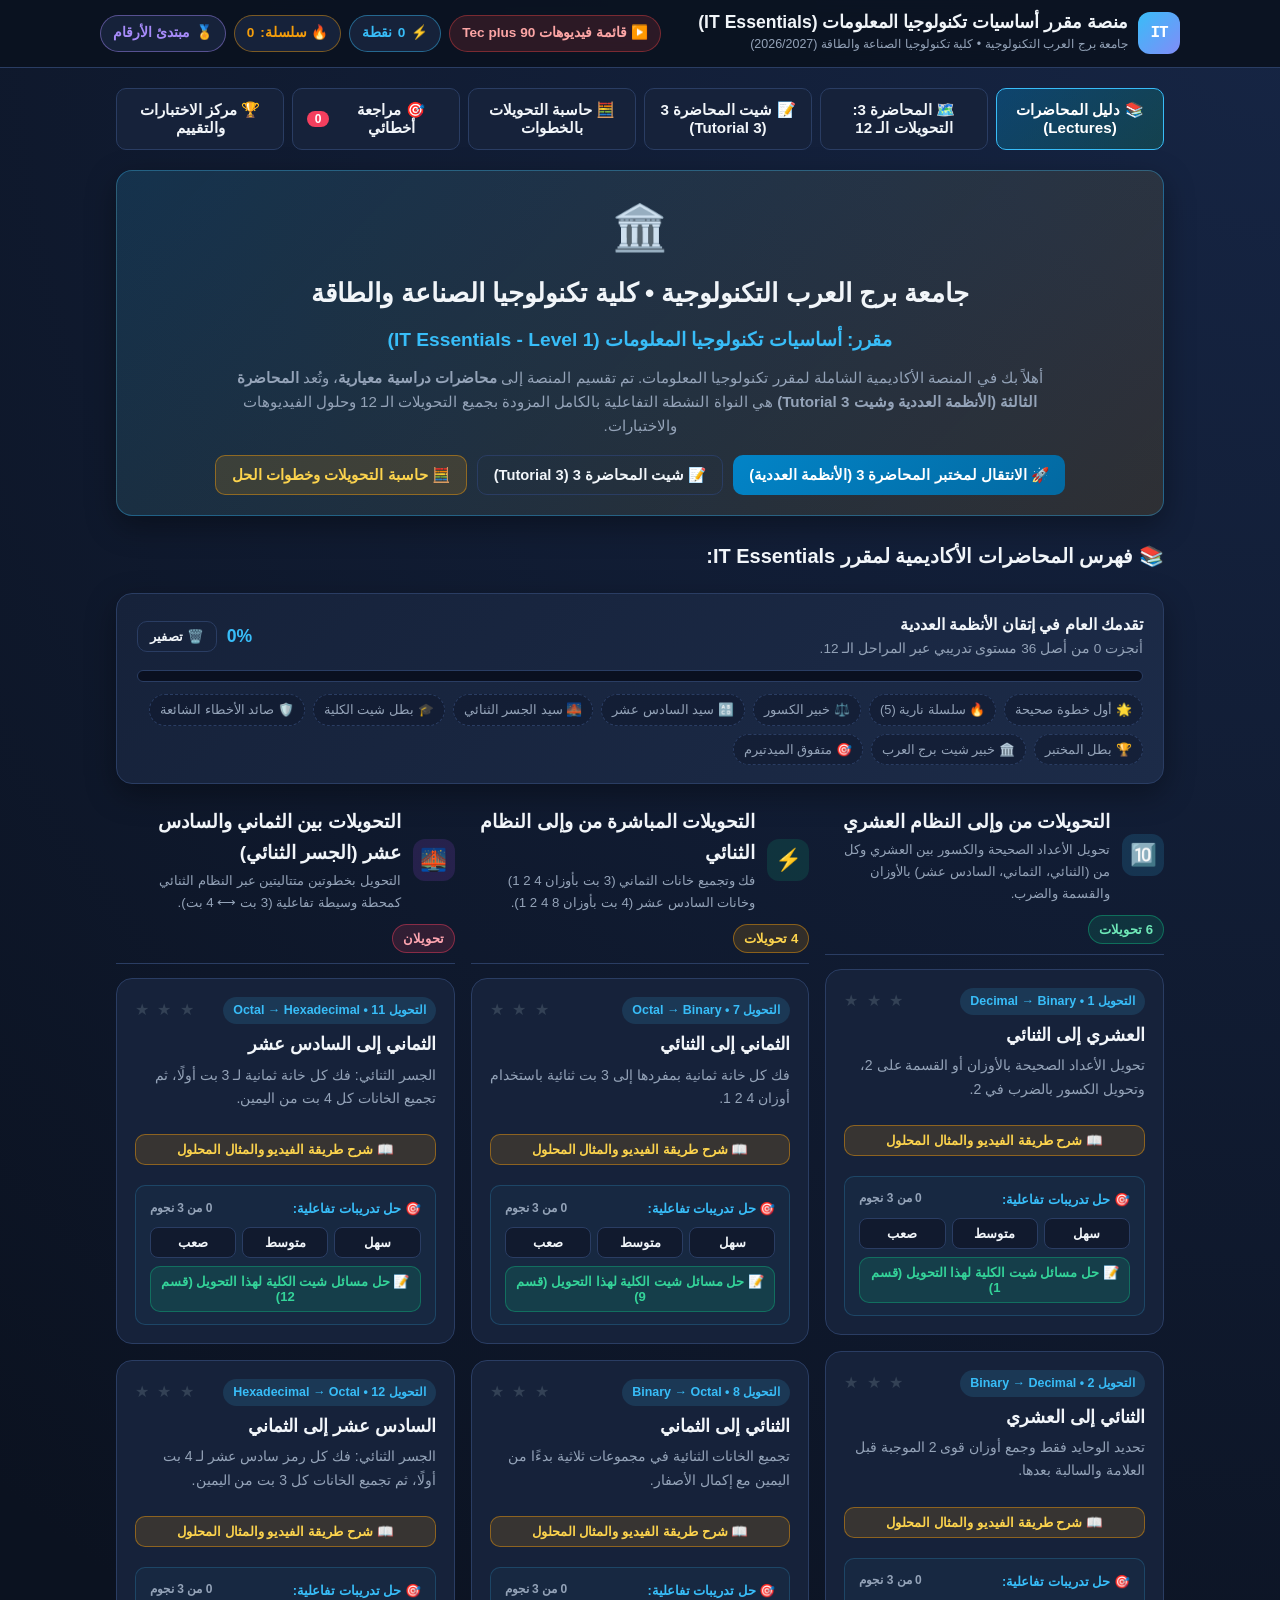
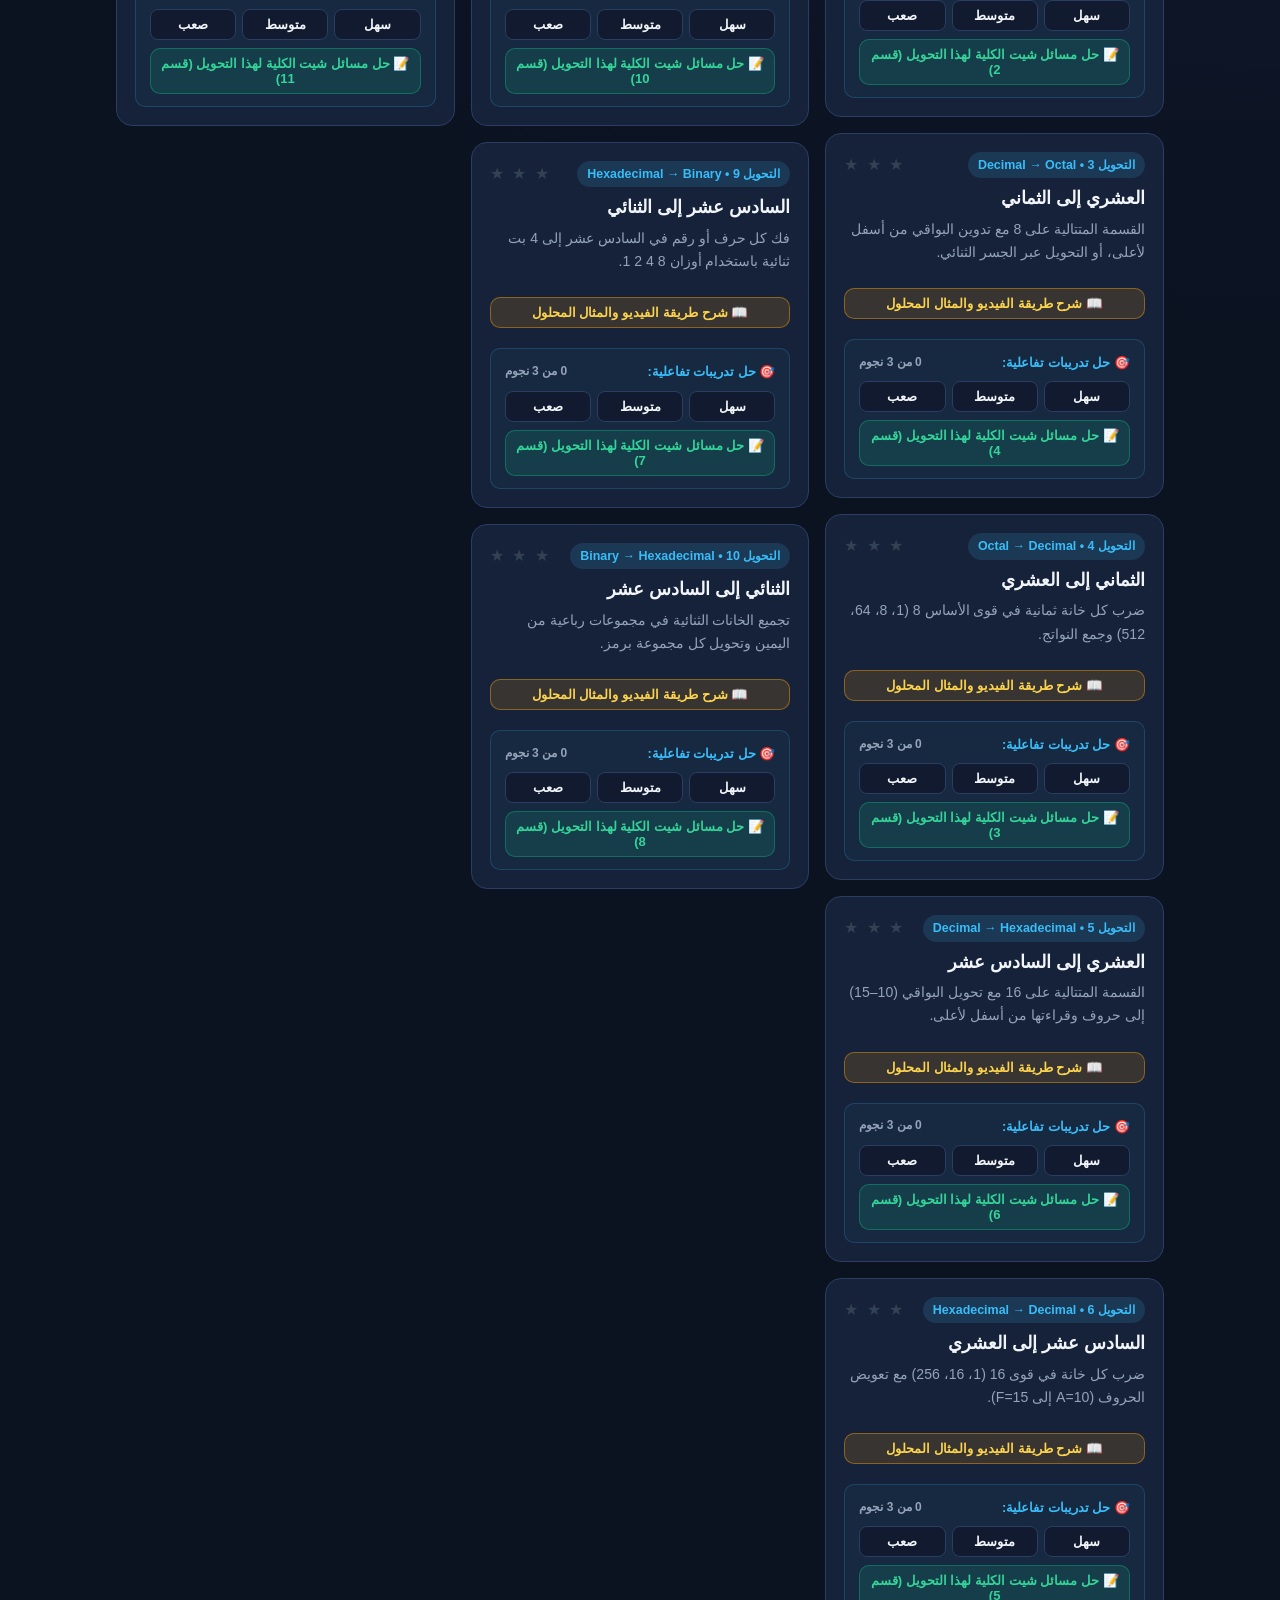
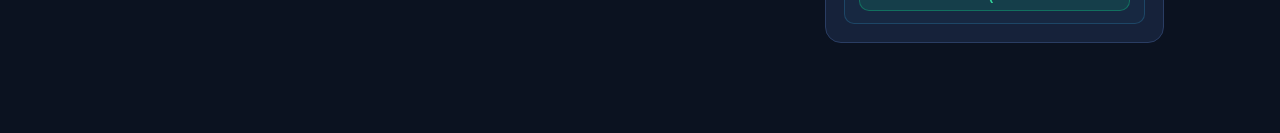
==== commit 9604a115: "Add files via upload" ====
--- a/index.html
+++ b/index.html
@@ -1126,6 +1126,75 @@
       margin-bottom: 30px;
       animation: fadeIn 0.25s ease;
     }
+    
+    /* Academic Course & Lectures Styling */
+    .lecture-grid {
+      display: grid;
+      grid-template-columns: repeat(auto-fit, minmax(330px, 1fr));
+      gap: 20px;
+      margin-top: 20px;
+    }
+    .lecture-card {
+      background: var(--card);
+      border: 1px solid var(--border);
+      border-radius: var(--radius);
+      padding: 22px;
+      display: flex;
+      flex-direction: column;
+      justify-content: space-between;
+      transition: transform 0.2s ease, border-color 0.2s ease, box-shadow 0.2s ease;
+      position: relative;
+    }
+    .lecture-card:hover {
+      transform: translateY(-3px);
+      border-color: var(--primary);
+      box-shadow: 0 10px 28px rgba(0, 0, 0, 0.35);
+    }
+    .lecture-card.active-lecture {
+      border-color: rgba(245, 158, 11, 0.6);
+      background: linear-gradient(180deg, rgba(245, 158, 11, 0.08) 0%, var(--card) 100%);
+      box-shadow: 0 0 25px rgba(245, 158, 11, 0.15);
+    }
+    .lecture-badge {
+      display: inline-flex;
+      align-items: center;
+      gap: 6px;
+      padding: 4px 12px;
+      border-radius: 20px;
+      font-size: 0.78rem;
+      font-weight: 800;
+      margin-bottom: 12px;
+      align-self: flex-start;
+    }
+    .lecture-topics-list {
+      list-style: none;
+      padding: 0;
+      margin: 12px 0 16px;
+      font-size: 0.84rem;
+      color: var(--text-muted);
+    }
+    .lecture-topics-list li {
+      position: relative;
+      padding-right: 18px;
+      margin-bottom: 6px;
+      line-height: 1.5;
+    }
+    .lecture-topics-list li::before {
+      content: '•';
+      position: absolute;
+      right: 0;
+      color: var(--primary);
+      font-weight: bold;
+      font-size: 1.1rem;
+    }
+    .calc-step-card {
+      background: rgba(255, 255, 255, 0.03);
+      border: 1px solid var(--border);
+      border-radius: var(--radius-sm);
+      padding: 12px 14px;
+      margin-top: 8px;
+    }
+
     .conversion-section-header {
       display: flex;
       justify-content: space-between;
@@ -1189,11 +1258,11 @@
   <!-- Top HUD -->
   <header class="topbar">
     <div class="topbar-inner">
-      <div class="brand" id="btnHomeLogo" title="العودة للرئيسية">
-        <div class="brand-icon">01</div>
+      <div class="brand" id="btnHomeLogo" title="العودة لفهرس المحاضرات" style="cursor:pointer;" onclick="showView('lectures')">
+        <div class="brand-icon" style="background:linear-gradient(135deg, #38bdf8, #818cf8);">IT</div>
         <div>
-          <h1>مختبر الأنظمة العددية</h1>
-          <small>التدريب التفاعلي على جميع التحويلات (Tec plus 90)</small>
+          <h1 style="font-size:1.1rem;font-weight:800;">منصة مقرر أساسيات تكنولوجيا المعلومات (IT Essentials)</h1>
+          <small style="color:var(--text-muted);">جامعة برج العرب التكنولوجية • كلية تكنولوجيا الصناعة والطاقة (2026/2027)</small>
         </div>
       </div>
       <div class="hud">
@@ -1210,13 +1279,126 @@
   <main class="container">
     <!-- Navigation -->
     <nav class="nav-tabs" id="mainNav">
-      <button class="nav-btn active" data-view="stages">🗺️ المراحل التدريبية (12)</button>
-      <button class="nav-btn" data-view="sheet">📝 شيت الكلية (Tutorial 3)</button>
+      <button class="nav-btn active" data-view="lectures">📚 دليل المحاضرات (Lectures)</button>
+      <button class="nav-btn" data-view="stages">🗺️ المحاضرة 3: التحويلات الـ 12</button>
+      <button class="nav-btn" data-view="sheet">📝 شيت المحاضرة 3 (Tutorial 3)</button>
+      <button class="nav-btn" data-view="calc">🧮 حاسبة التحويلات بالخطوات</button>
       <button class="nav-btn" data-view="mistakes">🎯 مراجعة أخطائي <span class="badge-count" id="mistakeCountBadge">0</span></button>
-      <button class="nav-btn" data-view="exam">🏆 الاختبار النهائي الشامل</button>
+      <button class="nav-btn" data-view="exam">🏆 مركز الاختبارات والتقييم</button>
     </nav>
 
     <!-- View 1: Stages Dashboard -->
+    
+    <!-- View 0: Lectures & Course Syllabus Dashboard -->
+    <section id="viewLectures">
+      <div class="sheet-banner" style="background: linear-gradient(135deg, rgba(56, 189, 248, 0.15) 0%, rgba(245, 158, 11, 0.12) 100%); border-color: rgba(56, 189, 248, 0.35);">
+        <div style="font-size:2.8rem;margin-bottom:8px;">🏛️</div>
+        <h2 style="font-size:1.65rem;margin-bottom:8px;">جامعة برج العرب التكنولوجية • كلية تكنولوجيا الصناعة والطاقة</h2>
+        <h3 style="font-size:1.2rem;color:var(--primary);margin-bottom:10px;">مقرر: أساسيات تكنولوجيا المعلومات (IT Essentials - Level 1)</h3>
+        <p style="color:var(--text-muted);max-width:820px;margin:0 auto 16px;font-size:0.95rem;line-height:1.6;">
+          أهلاً بك في المنصة الأكاديمية الشاملة لمقرر تكنولوجيا المعلومات. تم تقسيم المنصة إلى <strong>محاضرات دراسية معيارية</strong>، وتُعد <strong>المحاضرة الثالثة (الأنظمة العددية وشيت Tutorial 3)</strong> هي النواة النشطة التفاعلية بالكامل المزودة بجميع التحويلات الـ 12 وحلول الفيديوهات والاختبارات.
+        </p>
+        <div style="display:flex;justify-content:center;gap:10px;flex-wrap:wrap;">
+          <button class="btn btn-primary" onclick="showView('stages')">🚀 الانتقال لمختبر المحاضرة 3 (الأنظمة العددية)</button>
+          <button class="btn btn-outline" onclick="showView('sheet')">📝 شيت المحاضرة 3 (Tutorial 3)</button>
+          <button class="btn btn-warn" onclick="showView('calc')">🧮 حاسبة التحويلات وخطوات الحل</button>
+        </div>
+      </div>
+
+      <!-- Course Lectures Grid -->
+      <div style="margin-top:24px;">
+        <h3 style="font-size:1.25rem;font-weight:800;margin-bottom:16px;color:var(--text);display:flex;align-items:center;gap:8px;">
+          <span>📚 فهرس المحاضرات الأكاديمية لمقرر IT Essentials:</span>
+        </h3>
+        <div class="lecture-grid" id="lectureGrid"></div>
+      </div>
+    </section>
+
+    <!-- View: Smart Step-by-Step Calculator -->
+    <section id="viewCalc" class="hidden">
+      <div class="sheet-banner" style="background: linear-gradient(135deg, rgba(56, 189, 248, 0.12) 0%, rgba(167, 139, 250, 0.12) 100%); border-color: rgba(56, 189, 248, 0.35);">
+        <div style="font-size:2.8rem;margin-bottom:8px;">🧮</div>
+        <h2 style="font-size:1.6rem;margin-bottom:8px;">حاسبة التحويلات الذكية (مع خطوات الحل بالفيديو)</h2>
+        <p style="color:var(--text-muted);max-width:760px;margin:0 auto 16px;font-size:0.95rem;">
+          أدخل أي عدد صحيح أو كسري في أي نظام عددي، واختر النظام المطلوب لتحصل على <strong>الناتج النهائي + خطوات الحل النموذجية المفصلة خطوة بخطوة</strong> تماماً كما في فيديوهات <span class="mono">Tec plus 90</span> وشيت الكلية.
+        </p>
+        <div style="display:flex;justify-content:center;gap:8px;flex-wrap:wrap;align-items:center;">
+          <span style="font-size:0.82rem;color:var(--text-muted);font-weight:bold;">أمثلة سريعة من الشيت:</span>
+          <button type="button" class="btn btn-outline btn-xs" onclick="loadCalcSample('150', 10, 2)">150₁₀ → ثنائي</button>
+          <button type="button" class="btn btn-outline btn-xs" onclick="loadCalcSample('12.25', 10, 2)">12.25₁₀ → ثنائي (كسر)</button>
+          <button type="button" class="btn btn-outline btn-xs" onclick="loadCalcSample('234', 8, 10)">234₈ → عشري</button>
+          <button type="button" class="btn btn-outline btn-xs" onclick="loadCalcSample('91', 10, 8)">91₁₀ → ثماني</button>
+          <button type="button" class="btn btn-outline btn-xs" onclick="loadCalcSample('2AB', 16, 10)">2AB₁₆ → عشري</button>
+          <button type="button" class="btn btn-outline btn-xs" onclick="loadCalcSample('754', 8, 16)">754₈ → سادس عشر (جسر)</button>
+          <button type="button" class="btn btn-outline btn-xs" onclick="loadCalcSample('E16', 16, 8)">E16₁₆ → ثماني (جسر)</button>
+        </div>
+      </div>
+
+      <div class="arena" style="max-width:780px;margin:0 auto;text-align:right;">
+        <div style="display:grid;grid-template-columns:1fr auto 1fr;gap:12px;align-items:center;margin-bottom:18px;">
+          <div>
+            <label style="font-size:0.84rem;color:var(--text-muted);display:block;margin-bottom:6px;font-weight:700;">التحويل من (النظام المصدر):</label>
+            <select id="calcFromBase" class="answer-input" style="padding:8px 12px;font-size:0.95rem;background:var(--card);border:1px solid var(--border);border-radius:var(--radius-sm);color:var(--text);width:100%;">
+              <option value="10">النظام العشري (Decimal - Base 10)</option>
+              <option value="2">النظام الثنائي (Binary - Base 2)</option>
+              <option value="8">النظام الثماني (Octal - Base 8)</option>
+              <option value="16">النظام السادس عشر (Hexadecimal - Base 16)</option>
+            </select>
+          </div>
+
+          <div style="font-size:1.6rem;color:var(--primary);text-align:center;padding-top:20px;">
+            ⇄
+          </div>
+
+          <div>
+            <label style="font-size:0.84rem;color:var(--text-muted);display:block;margin-bottom:6px;font-weight:700;">التحويل إلى (النظام الهدف):</label>
+            <select id="calcToBase" class="answer-input" style="padding:8px 12px;font-size:0.95rem;background:var(--card);border:1px solid var(--border);border-radius:var(--radius-sm);color:var(--text);width:100%;">
+              <option value="2">النظام الثنائي (Binary - Base 2)</option>
+              <option value="10">النظام العشري (Decimal - Base 10)</option>
+              <option value="8">النظام الثماني (Octal - Base 8)</option>
+              <option value="16">النظام السادس عشر (Hexadecimal - Base 16)</option>
+            </select>
+          </div>
+        </div>
+
+        <div style="margin-bottom:16px;">
+          <label style="font-size:0.84rem;color:var(--text-muted);display:block;margin-bottom:6px;font-weight:700;">أدخل العدد المطلوب تحويله:</label>
+          <input type="text" id="calcInputVal" class="answer-input" placeholder="اكتب العدد هنا (مثال: 150 أو 12.25 أو 2AB)..." style="font-size:1.25rem;text-align:center;direction:ltr;font-family:Consolas,monospace;" />
+          
+          <div style="display:flex;gap:6px;flex-wrap:wrap;justify-content:center;margin-top:10px;">
+            <span style="font-size:0.8rem;color:var(--text-muted);align-self:center;">أزرار سريعة:</span>
+            <button type="button" class="btn btn-outline btn-xs" onclick="appendCalcKey('A')">A</button>
+            <button type="button" class="btn btn-outline btn-xs" onclick="appendCalcKey('B')">B</button>
+            <button type="button" class="btn btn-outline btn-xs" onclick="appendCalcKey('C')">C</button>
+            <button type="button" class="btn btn-outline btn-xs" onclick="appendCalcKey('D')">D</button>
+            <button type="button" class="btn btn-outline btn-xs" onclick="appendCalcKey('E')">E</button>
+            <button type="button" class="btn btn-outline btn-xs" onclick="appendCalcKey('F')">F</button>
+            <button type="button" class="btn btn-outline btn-xs" onclick="appendCalcKey('.')">. (فاصلة)</button>
+            <button type="button" class="btn btn-outline btn-xs" onclick="clearCalcInput()" style="color:#fcd34d;">مسح</button>
+          </div>
+        </div>
+
+        <button type="button" class="btn btn-primary btn-full" id="btnRunCalc" onclick="runCalculator()" style="font-size:1.05rem;padding:12px;font-weight:800;">
+          ⚡ احسب واعرض خطوات الحل بالفيديو
+        </button>
+
+        <div id="calcResultContainer" class="hidden" style="margin-top:24px;">
+          <div style="background:rgba(16,185,129,0.1);border:1px solid rgba(16,185,129,0.35);border-radius:12px;padding:16px;text-align:center;margin-bottom:18px;">
+            <div style="font-size:0.85rem;color:var(--text-muted);margin-bottom:4px;">الناتج النهائي:</div>
+            <div id="calcFinalOutput" style="font-size:2rem;font-weight:900;color:#34d399;font-family:Consolas,monospace;direction:ltr;"></div>
+          </div>
+
+          <div style="background:var(--card);border:1px solid var(--border);border-radius:14px;padding:20px;">
+            <h4 style="font-size:1.05rem;font-weight:800;color:var(--warn);margin-bottom:12px;display:flex;align-items:center;gap:8px;">
+              <span>🎬 خطوات الحل النموذجية خطوة بخطوة (طريقة Tec plus 90):</span>
+            </h4>
+            <div id="calcStepsOutput" style="line-height:1.75;font-size:0.92rem;"></div>
+          </div>
+        </div>
+      </div>
+    </section>
+
+
     <section id="viewStages">
       <div class="mastery-card">
         <div class="mastery-top">
@@ -5361,6 +5543,696 @@
       }
     }
 
+    
+    const COURSE_LECTURES = [
+      {
+        num: 1,
+        id: 'lec1',
+        title: 'مكونات نظام الحاسوب وبنية العتاد',
+        en: 'Computer System Components & Hardware Architecture',
+        badge: 'المحاضرة 1: أساسيات العتاد',
+        color: '#38bdf8',
+        status: 'متاح للمراجعة',
+        isCurrent: false,
+        summary: 'يتناول هذا القسم المكونات الأربعة الأساسية لأي نظام حاسوبي: العتاد (Hardware)، البرمجيات (Software)، البيانات (Data)، والمستخدم (User). كما يشرح دور المعالج المركزي (CPU)، وقياس تردده بالهرتز (Hz)، ومفهوم رقم SKU لإدارة المخازن.',
+        topics: [
+          'المكونات الـ 4 الأساسية لنظام الحاسوب: Hardware, Software, Data, User',
+          'وحدة المعالجة المركزية (CPU) ودورها كعقل الحاسوب في المعالجة والتحكم',
+          'وحدة قياس سرعة وتردد المعالج: الهرتز (Hertz / Hz) ومضاعفاته (GHz, MHz)',
+          'اللوحة الأم (Motherboard) ومنافذ التوصيل ووحدات التغذية الكهربائية',
+          'مدلول رقم SKU (Stock Keeping Unit) لتتبع قطع العتاد في المستودعات'
+        ],
+        sheetQuestions: [
+          'ما هي المكونات الأربعة الأساسية لنظام الحاسوب؟ (Hardware, Software, Data, User)',
+          'ماذا تعني وحدة المعالجة المركزية (CPU) وما وظيفتها؟',
+          'بماذا تُقاس سرعة المعالج وتردده؟ (الهرتز / Hertz)',
+          'ما هو مدلول رقم SKU في إدارة المخازن؟'
+        ]
+      },
+      {
+        num: 2,
+        id: 'lec2',
+        title: 'تمثيل البيانات ووحدات التخزين والترميز',
+        en: 'Data Representation, Storage Units & Character Codes',
+        badge: 'المحاضرة 2: تمثيل البيانات',
+        color: '#10b981',
+        status: 'متاح للمراجعة',
+        isCurrent: false,
+        summary: 'يشرح كيف يُخزن الحاسوب البيانات في صورة بتات (Bits)، حيث يمثل كل بت مفتاحاً كهربائياً (0 = OFF، 1 = ON)، وتجميع كل 8 بت في بايت (Byte)، ومضاعفات التخزين (KB, MB, GB, TB)، وشفرة ASCII القياسية لتمثيل الحروف والأرقام.',
+        topics: [
+          'أصغر وحدة تخزين: البت (Bit) وتمثيله بمفتاح كهربائي (OFF = 0, ON = 1)',
+          'البايت (Byte = 8 Bits) ومضاعفات التخزين الرقمي (KB, MB, GB, TB)',
+          'شفرة ASCII القياسية لتمثيل الرموز والحروف (7-bit و 8-bit)',
+          'حساب المدى الأقصى وقوانين السعة: 2ⁿ في النظام الثنائي و 10ⁿ في العشري'
+        ],
+        sheetQuestions: [
+          'كيف يُمثل البت في الدوائر الإلكترونية؟ (OFF or ON / 0 or 1)',
+          'ما هو كود ASCII وما فائدته؟ (ترميز قياسي لتمثيل الرموز)',
+          'ما هي أعلى قيمة يمكن تمثيلها في العشري بخانتين؟ (10² - 1 = 99)'
+        ]
+      },
+      {
+        num: 3,
+        id: 'lec3',
+        title: 'الأنظمة العددية والتحويلات الـ 12 وشيت الكلية',
+        en: 'Number Systems, All 12 Conversions & College Sheet',
+        badge: 'المحاضرة 3 ⭐: المحاضرة الحالية (نشطة 100%)',
+        color: '#f59e0b',
+        status: 'مكتملة بالكامل ومتاحة للتدريب',
+        isCurrent: true,
+        summary: 'المحاضرة المركزية لمقرر IT Essentials وتتضمن الشرح التفاعلي الكامل للأنظمة العددية الأربعة (الثنائي، الثماني، العشري، والسادس عشر)، والتحويلات الـ 12 كاملةً مقسمة في خانات، وحل شيت الكلية (Tutorial 3) كاملاً بالفيديو، والاختبارات التجريبية.',
+        topics: [
+          'النظام العشري (Decimal Base 10) والنظام الثنائي (Binary Base 2)',
+          'النظام الثماني (Octal Base 8) والنظام السادس عشر (Hexadecimal Base 16)',
+          'التحويلات الـ 12 الكاملة مقسمة (من وإلى العشري، من وإلى الثنائي، والجسر الثنائي)',
+          'طريقة الأوزان (128..1) والقسمة المتتالية والضرب في 2 للكسور',
+          'محطة الجسر الثنائي (Binary Bridge) بين الثماني والسادس عشر تفاعلياً',
+          'حل جميع مسائل شيت كلية تكنولوجيا الصناعة والطاقة الـ 12 قسماً (90 سؤالاً تفاعلياً)',
+          'مركز اختبارات الميدتيرم وامتحان الشيت الشامل والتقييم بالتقدير الجامعي'
+        ],
+        sheetQuestions: [
+          'جميع مسائل شيت الكلية الرسمية (Tutorial 3) بأقسامها الـ 12 بالكامل',
+          'حساب عدد البتات اللازمة لتمثيل المدى من 0 إلى 9999 (14 بت لأن 2¹⁴ = 16384)',
+          'إكمال الفراغات: C₁₆ = 1100₂ ، CC₁₆ = 204₁₀ ، 15₁₀ = F₁₆'
+        ]
+      },
+      {
+        num: 4,
+        id: 'lec4',
+        title: 'الحساب الثنائي والبوابات المنطقية',
+        en: 'Binary Arithmetic & Logic Gates',
+        badge: 'المحاضرة 4: الحساب والمنطق',
+        color: '#a855f7',
+        status: 'متاح للمطالعة',
+        isCurrent: false,
+        summary: 'يتناول العمليات الحسابية داخل الحاسوب في النظام الثنائي (الجمع الثنائي، الطرح بالمتمم الأحادي 1s Complement والمتمم الثنائي 2s Complement)، بالإضافة للبوابات المنطقية الأساسية وجداول الحقيقة (Truth Tables).',
+        topics: [
+          'قواعد الجمع الثنائي: 0+0=0, 0+1=1, 1+0=1, 1+1=0 مع حمل 1, 1+1+1=1 مع حمل 1',
+          'تمثيل الأعداد السالبة: المتمم الأحادي (1s Complement) والمتمم الثنائي (2s Complement)',
+          'البوابات المنطقية الأساسية: AND (الضرب المنطقي)، OR (الجمع المنطقي)، NOT (العاكس)',
+          'البوابات المشتقة: NAND, NOR, XOR (المقارن المنطقي)',
+          'بناء جدول الحقيقة (Truth Table) وتطبيقات الدوائر المنطقية'
+        ],
+        sheetQuestions: [
+          'قواعد الجمع الثنائي والحمل (Carry)',
+          'كيفية إيجاد المتمم الثنائي (قلب البتات + 1)',
+          'مخرجات بوابة AND و OR'
+        ]
+      },
+      {
+        num: 5,
+        id: 'lec5',
+        title: 'شبكات الحاسب وبروتوكول الإنترنت والـ IP',
+        en: 'Computer Networking & IP Addressing',
+        badge: 'المحاضرة 5: الشبكات والاتصالات',
+        color: '#06b6d4',
+        status: 'متاح للمطالعة',
+        isCurrent: false,
+        summary: 'يربط مفاهيم الأنظمة العددية بالشبكات: أنواع الشبكات (LAN, WAN)، بطاقة الشبكة (NIC)، عناوين IPv4 المكونة من 32 بت مقسمة لـ 4 أجزاء ثمانية، وعناوين IPv6 بالسادس عشر (128 بت)، وتقسيم الشبكات (Subnetting).',
+        topics: [
+          'مفهوم الشبكة ومكوناتها: الراوتر، السويتش، وبطاقة الشبكة (NIC)',
+          'أنواع الشبكات حسب النطاق الجغرافي: LAN, WAN, WLAN, MAN',
+          'عناوين IPv4: 32 بت مقسمة لـ 4 خانات عشرية (Dotted Decimal) والربط مع الثنائي',
+          'عناوين IPv6: 128 بت ممثلة بالنظام السادس عشر',
+          'قناع الشبكة (Subnet Mask) وعزل عنوان الشبكة عن عنوان الجهاز'
+        ],
+        sheetQuestions: [
+          'كم عدد البتات في عنوان IPv4؟ (32 بت)',
+          'كم عدد البتات في عنوان IPv6؟ (128 بت بالنظام السادس عشر)',
+          'تحويل خانات الـ IP بين العشري والثنائي'
+        ]
+      },
+      {
+        num: 6,
+        id: 'lec6',
+        title: 'أنظمة التشغيل والصيانة والأمان السيبراني',
+        en: 'Operating Systems, Maintenance & Cybersecurity',
+        badge: 'المحاضرة 6: الصيانة والأمان',
+        color: '#ec4899',
+        status: 'متاح للمطالعة',
+        isCurrent: false,
+        summary: 'يشرح دور نظام التشغيل (OS) كوسيط بين المستخدم والعتاد، إدارة الذاكرة والملفات، إجراءات السلامة المهنية والصيانة الوقائية واستكشاف الأعطال (Troubleshooting)، ومبادئ أمان البيانات وحمايتها.',
+        topics: [
+          'وظائف نظام التشغيل وإدارة العمليات والذاكرة والملفات',
+          'المقارنة بين أنظمة التشغيل: Windows, Linux, macOS',
+          'إجراءات السلامة المهنية وحماية المكونات من الكهرباء الساكنة (ESD)',
+          'خطوات استكشاف الأعطال وإصلاحها (Troubleshooting Process)',
+          'أساسيات الأمان السيبراني وحماية كلمات المرور والنسخ الاحتياطي'
+        ],
+        sheetQuestions: [
+          'ما هو دور نظام التشغيل (OS) في الحاسوب؟',
+          'كيف تحمي المكونات الإلكترونية من تفريغ الشحنات الساكنة (ESD)؟',
+          'الخطوات الست المعتمدة لاستكشاف أعطال الحاسوب'
+        ]
+      }
+    ];
+
+    function renderLecturesDashboard() {
+      const container = document.getElementById('lectureGrid');
+      if (!container) return;
+
+      container.innerHTML = COURSE_LECTURES.map(lec => {
+        const isCurrent = lec.isCurrent;
+        return `
+          <div class="lecture-card ${isCurrent ? 'active-lecture' : ''}">
+            <div>
+              <div style="display:flex;justify-content:space-between;align-items:flex-start;margin-bottom:8px;">
+                <span class="lecture-badge" style="background:${isCurrent ? 'rgba(245,158,11,0.2)' : 'rgba(56,189,248,0.15)'};color:${isCurrent ? '#f59e0b' : '#38bdf8'};">
+                  ${lec.badge}
+                </span>
+                <span class="tag ${isCurrent ? 'hard' : 'easy'}" style="font-size:0.75rem;">${lec.status}</span>
+              </div>
+              <h3 style="font-size:1.15rem;font-weight:800;color:var(--text);margin-bottom:4px;">${lec.title}</h3>
+              <div style="font-size:0.8rem;color:var(--text-muted);direction:ltr;text-align:right;font-family:Consolas,monospace;margin-bottom:10px;">${lec.en}</div>
+              <p style="font-size:0.86rem;color:var(--text-muted);line-height:1.55;">${lec.summary}</p>
+
+              <div style="font-size:0.82rem;font-weight:700;color:var(--primary);margin-top:12px;">أبرز محاور ومخرجات المحاضرة:</div>
+              <ul class="lecture-topics-list">
+                ${lec.topics.slice(0, 4).map(t => `<li>${t}</li>`).join('')}
+              </ul>
+            </div>
+
+            <div style="margin-top:14px;border-top:1px solid var(--border);padding-top:14px;">
+              ${isCurrent ? `
+                <div style="display:grid;grid-template-columns:1fr 1fr;gap:8px;margin-bottom:8px;">
+                  <button class="btn btn-primary btn-sm" onclick="showView('stages')">🚀 مختبر التحويلات</button>
+                  <button class="btn btn-accent btn-sm" onclick="showView('sheet')">📝 شيت المحاضرة 3</button>
+                </div>
+                <button class="btn btn-warn btn-sm btn-full" onclick="showView('calc')">🧮 حاسبة التحويلات وخطوات الفيديوهات</button>
+              ` : `
+                <button class="btn btn-outline btn-sm btn-full" onclick="openLectureModal('${lec.id}')">
+                  📖 استعراض ملخص وأسئلة المحاضرة ${lec.num}
+                </button>
+              `}
+            </div>
+          </div>
+        `;
+      }).join('');
+    }
+
+    function openLectureModal(lecId) {
+      const lec = COURSE_LECTURES.find(l => l.id === lecId);
+      if (!lec) return;
+      const modal = document.getElementById('guideModal');
+      const title = document.getElementById('guideModalTitle');
+      const body = document.getElementById('guideModalBody');
+
+      title.textContent = `📚 ${lec.badge}: ${lec.title}`;
+      body.innerHTML = `
+        <div style="background:rgba(56,189,248,0.08);border:1px solid rgba(56,189,248,0.25);border-radius:12px;padding:14px;margin-bottom:16px;">
+          <h4 style="color:var(--primary);margin-bottom:4px;">${lec.en}</h4>
+          <p style="font-size:0.9rem;color:var(--text);line-height:1.6;">${lec.summary}</p>
+        </div>
+
+        <h4 style="font-size:1rem;color:var(--warn);margin-bottom:8px;">📌 محاور وموضوعات المحاضرة التفصيلية:</h4>
+        <ul class="guide-list" style="margin-bottom:18px;">
+          ${lec.topics.map(t => `<li><strong>${t}</strong></li>`).join('')}
+        </ul>
+
+        <h4 style="font-size:1rem;color:var(--accent);margin-bottom:8px;">📝 أسئلة هذه المحاضرة في شيت الكلية (Tutorial):</h4>
+        <div style="background:var(--card);border:1px solid var(--border);border-radius:10px;padding:12px;">
+          ${lec.sheetQuestions.map(q => `<div style="padding:6px 0;border-bottom:1px dashed var(--border);font-size:0.88rem;">• ${q}</div>`).join('')}
+        </div>
+      `;
+      modal.classList.add('open');
+    }
+    window.openLectureModal = openLectureModal;
+
+    // =========================================================================
+    // STEP-BY-STEP CALCULATOR LOGIC
+    // =========================================================================
+    // fs removed
+
+function solveConversionDetailed(inputVal, fromBase, toBase) {
+  inputVal = inputVal.trim().toUpperCase();
+  fromBase = parseInt(fromBase, 10);
+  toBase = parseInt(toBase, 10);
+
+  if (fromBase === toBase) {
+    return {
+      result: inputVal,
+      stepsHtml: `العدد بنفس النظام المطلوب بالفعل (${inputVal}).`
+    };
+  }
+
+  const [intPart, fracPart] = inputVal.split('.');
+
+  // Validation
+  const validChars = {
+    2: /^[01]+$/,
+    8: /^[0-7]+$/,
+    10: /^[0-9]+$/,
+    16: /^[0-9A-F]+$/
+  };
+
+  if (!validChars[fromBase].test(intPart) || (fracPart && !validChars[fromBase].test(fracPart))) {
+    return {
+      error: `المدخل غير صالح للنظام ذي الأساس ${fromBase}. تأكد من كتابة أرقام صحيحة تنتمي للنظام.`
+    };
+  }
+
+  // Helper for names
+  const baseNames = { 2: 'الثنائي', 8: 'الثماني', 10: 'العشري', 16: 'السادس عشر' };
+
+  // Case 1: Dec -> Bin
+  if (fromBase === 10 && toBase === 2) {
+    const intNum = parseInt(intPart, 10);
+    const binInt = intNum.toString(2);
+    const usedWeights = [];
+    for (let i = 0; i < binInt.length; i++) {
+      if (binInt[i] === '1') usedWeights.push(Math.pow(2, binInt.length - 1 - i));
+    }
+
+    let steps = `
+      <div class="calc-step-card">
+        <strong>1. تحويل الجزء الصحيح (${intNum}):</strong><br>
+        • <strong>طريقة الأوزان (فيديو 1):</strong> نكتب قوى 2 (<span class="mono">128 | 64 | 32 | 16 | 8 | 4 | 2 | 1</span>)<br>
+        • نحدد الأرقام التي مجموعها يساوي ${intNum}: <span class="mono">${usedWeights.join(' + ')} = ${intNum}</span>.<br>
+        • نضع <strong>1</strong> تحت الأوزان المستخدمة و<strong>0</strong> تحت الباقي ← <span class="mono">(${binInt})₂</span>.<br>
+        • <em>أو بالقسمة على 2:</em> نقسم ونقرأ البواقي <strong>من أسفل إلى أعلى</strong>.
+      </div>
+    `;
+
+    let binFrac = '';
+    if (fracPart) {
+      let fracVal = parseFloat('0.' + fracPart);
+      steps += `
+        <div class="calc-step-card" style="margin-top:10px;">
+          <strong>2. تحويل الجزء الكسري (0.${fracPart}) بالضرب في 2 (فيديو 1):</strong><br>
+          نضرب في 2 ونسحب الجزء الصحيح، ونكرر حتى نصل لـ 0 أو 6 خانات:<br>
+      `;
+      let count = 0;
+      while (fracVal > 0 && count < 6) {
+        const mult = fracVal * 2;
+        const bit = Math.floor(mult);
+        steps += `• ${fracVal.toFixed(4)} × 2 = ${mult.toFixed(4)} ← الرقم الصحيح المسحوب: <strong>${bit}</strong><br>`;
+        binFrac += bit;
+        fracVal = mult - bit;
+        count++;
+      }
+      steps += `← نقرأ الأرقام المسحوبة <strong>من أعلى إلى أسفل</strong>: <span class="mono">.${binFrac}</span>
+        </div>
+      `;
+    }
+
+    const finalResult = binFrac ? `${binInt}.${binFrac}` : binInt;
+    return {
+      result: `(${finalResult})₂`,
+      stepsHtml: steps + `<div style="margin-top:12px;font-weight:bold;color:var(--accent);">الناتج النهائي مجمعاً: (${finalResult})₂</div>`
+    };
+  }
+
+  // Case 2: Bin -> Dec
+  if (fromBase === 2 && toBase === 10) {
+    const intTerms = [];
+    let intSum = 0;
+    for (let i = 0; i < intPart.length; i++) {
+      const p = intPart.length - 1 - i;
+      if (intPart[i] === '1') {
+        const w = Math.pow(2, p);
+        intTerms.push(`2<sup>${p}</sup> (${w})`);
+        intSum += w;
+      }
+    }
+
+    let steps = `
+      <div class="calc-step-card">
+        <strong>1. الجزء الصحيح (${intPart}):</strong><br>
+        • نكتب قوى 2 فوق الخانات بدءاً من اليمين: <span class="mono">1، 2، 4، 8، 16، 32...</span><br>
+        • نأخذ الخانات التي تساوي <strong>1 فقط</strong> ونتجاهل الأصفار:<br>
+        • <span class="mono">${intTerms.join(' + ')} = <strong>${intSum}</strong></span>.
+      </div>
+    `;
+
+    let fracSum = 0;
+    if (fracPart) {
+      const fracTerms = [];
+      for (let j = 0; j < fracPart.length; j++) {
+        const p = -(j + 1);
+        if (fracPart[j] === '1') {
+          const w = Math.pow(2, p);
+          fracTerms.push(`2<sup>${p}</sup> (${w})`);
+          fracSum += w;
+        }
+      }
+      steps += `
+        <div class="calc-step-card" style="margin-top:10px;">
+          <strong>2. الجزء الكسري (.${fracPart}):</strong><br>
+          • نضرب في قوى 2 السالبة بدءاً من العلامة نحو اليمين (0.5، 0.25، 0.125...):<br>
+          • <span class="mono">${fracTerms.join(' + ')} = <strong>${fracSum}</strong></span>.
+        </div>
+      `;
+    }
+
+    const finalVal = intSum + fracSum;
+    return {
+      result: `(${finalVal})₁₀`,
+      stepsHtml: steps + `<div style="margin-top:12px;font-weight:bold;color:var(--accent);">الناتج النهائي مجمعاً: (${finalVal})₁₀</div>`
+    };
+  }
+
+  // Case 3: Oct -> Dec
+  if (fromBase === 8 && toBase === 10) {
+    const terms = [];
+    let sum = 0;
+    for (let i = 0; i < intPart.length; i++) {
+      const p = intPart.length - 1 - i;
+      const d = parseInt(intPart[i], 10);
+      const w = Math.pow(8, p);
+      terms.push(`${d} × 8<sup>${p}</sup> (${d * w})`);
+      sum += d * w;
+    }
+    let fracSum = 0;
+    if (fracPart) {
+      for (let j = 0; j < fracPart.length; j++) {
+        const d = parseInt(fracPart[j], 10);
+        const w = Math.pow(8, -(j + 1));
+        fracSum += d * w;
+      }
+    }
+    const finalVal = sum + fracSum;
+    return {
+      result: `(${finalVal})₁₀`,
+      stepsHtml: `
+        <div class="calc-step-card">
+          <strong>طريقة قوى الأساس 8:</strong><br>
+          • نضرب كل خانة في وزنها المقابل: 8⁰=1 | 8¹=8 | 8²=64 | 8³=512...<br>
+          • خطوات الحساب: <span class="mono">${terms.join(' + ')} = <strong>${sum}</strong></span>.
+          ${fracPart ? `<br>• الكسر: الخانة بعد الفاصلة تُقسم على 8 = ${fracSum}.` : ''}
+        </div>
+        <div style="margin-top:12px;font-weight:bold;color:var(--accent);">الناتج النهائي: (${finalVal})₁₀</div>
+      `
+    };
+  }
+
+  // Case 4: Dec -> Oct
+  if (fromBase === 10 && toBase === 8) {
+    let cur = parseInt(intPart, 10);
+    const steps = [];
+    const remainders = [];
+    while (cur > 0) {
+      const q = Math.floor(cur / 8);
+      const r = cur % 8;
+      steps.push(`• ${cur} ÷ 8 = ${q} والباقي <strong>${r}</strong>`);
+      remainders.push(r);
+      cur = q;
+    }
+    const octInt = remainders.reverse().join('') || '0';
+    return {
+      result: `(${octInt})₈`,
+      stepsHtml: `
+        <div class="calc-step-card">
+          <strong>القسمة المتتالية على 8 وتدوين البواقي:</strong><br>
+          ${steps.join('<br>')}<br>
+          ← نقرأ البواقي <strong>من أسفل إلى أعلى</strong>: <span class="mono">(${octInt})₈</span>.
+        </div>
+        <div style="margin-top:12px;font-weight:bold;color:var(--accent);">الناتج النهائي: (${octInt})₈</div>
+      `
+    };
+  }
+
+  // Case 5: Hex -> Dec
+  if (fromBase === 16 && toBase === 10) {
+    const terms = [];
+    let sum = 0;
+    const letterMap = { A: 10, B: 11, C: 12, D: 13, E: 14, F: 15 };
+    for (let i = 0; i < intPart.length; i++) {
+      const ch = intPart[i];
+      const val = letterMap[ch] !== undefined ? letterMap[ch] : parseInt(ch, 10);
+      const p = intPart.length - 1 - i;
+      const w = Math.pow(16, p);
+      terms.push(`${ch}${letterMap[ch] ? `(${val})` : ''} × 16<sup>${p}</sup> (${val * w})`);
+      sum += val * w;
+    }
+    return {
+      result: `(${sum})₁₀`,
+      stepsHtml: `
+        <div class="calc-step-card">
+          <strong>طريقة قوى الأساس 16:</strong><br>
+          • نضرب كل خانة في وزنها: 16⁰=1 | 16¹=16 | 16²=256...<br>
+          • تذكر قيم الحروف: A=10, B=11, C=12, D=13, E=14, F=15.<br>
+          • خطوات الحساب: <span class="mono">${terms.join(' + ')} = <strong>${sum}</strong></span>.
+        </div>
+        <div style="margin-top:12px;font-weight:bold;color:var(--accent);">الناتج النهائي: (${sum})₁₀</div>
+      `
+    };
+  }
+
+  // Case 6: Dec -> Hex
+  if (fromBase === 10 && toBase === 16) {
+    let cur = parseInt(intPart, 10);
+    const steps = [];
+    const remainders = [];
+    const hexLetter = { 10: 'A', 11: 'B', 12: 'C', 13: 'D', 14: 'E', 15: 'F' };
+    while (cur > 0) {
+      const q = Math.floor(cur / 16);
+      const r = cur % 16;
+      const rSym = hexLetter[r] || String(r);
+      steps.push(`• ${cur} ÷ 16 = ${q} والباقي <strong>${r}</strong>${r >= 10 ? ` (${rSym})` : ''}`);
+      remainders.push(rSym);
+      cur = q;
+    }
+    const hexInt = remainders.reverse().join('') || '0';
+    return {
+      result: `(${hexInt})₁₆`,
+      stepsHtml: `
+        <div class="calc-step-card">
+          <strong>القسمة المتتالية على 16 واستبدال الحروف:</strong><br>
+          ${steps.join('<br>')}<br>
+          ← نقرأ البواقي <strong>من أسفل إلى أعلى</strong>: <span class="mono">(${hexInt})₁₆</span>.
+        </div>
+        <div style="margin-top:12px;font-weight:bold;color:var(--accent);">الناتج النهائي: (${hexInt})₁₆</div>
+      `
+    };
+  }
+
+  // Case 7: Oct -> Bin
+  if (fromBase === 8 && toBase === 2) {
+    const digits = intPart.split('');
+    const bins = digits.map(d => parseInt(d, 8).toString(2).padStart(3, '0'));
+    const finalBin = bins.join('').replace(/^0+(?=\d)/, '') || '0';
+    return {
+      result: `(${finalBin})₂`,
+      stepsHtml: `
+        <div class="calc-step-card">
+          <strong>قاعدة 3 بت (أوزان 4 2 1):</strong><br>
+          نفك كل رقم ثماني بمفرده إلى 3 خانات ثنائية بالضبط:<br>
+          ${digits.map((d, i) => `• الخانة <strong>${d}</strong> ← <span class="mono">${bins[i]}</span>`).join('<br>')}<br>
+          ← الناتج مجمعاً: <span class="mono">(${bins.join(' ')})₂ = (${finalBin})₂</span>.
+        </div>
+        <div style="margin-top:12px;font-weight:bold;color:var(--accent);">الناتج النهائي: (${finalBin})₂</div>
+      `
+    };
+  }
+
+  // Case 8: Bin -> Oct
+  if (fromBase === 2 && toBase === 8) {
+    let padCount = (3 - (intPart.length % 3)) % 3;
+    let padded = '0'.repeat(padCount) + intPart;
+    const groups = [];
+    const octDigits = [];
+    for (let i = 0; i < padded.length; i += 3) {
+      const g = padded.substr(i, 3);
+      groups.push(g);
+      octDigits.push(parseInt(g, 2).toString(8));
+    }
+    const finalOct = octDigits.join('');
+    return {
+      result: `(${finalOct})₈`,
+      stepsHtml: `
+        <div class="calc-step-card">
+          <strong>التجميع الثلاثي من اليمين لليسار:</strong><br>
+          ${padCount > 0 ? `• أضفنا ${padCount} أصفار على أقصى اليسار لإكمال المجموعة الأخيرة.<br>` : ''}
+          • المجموعات: <span class="mono">[ ${groups.join(' ] [ ')} ]</span><br>
+          • حساب قيمة كل مجموعة بأوزان (4 2 1):<br>
+          ${groups.map((g, i) => `• [${g}] = ${octDigits[i]}`).join('<br>')}<br>
+          ← الناتج مجمعاً: <span class="mono">(${finalOct})₈</span>.
+        </div>
+        <div style="margin-top:12px;font-weight:bold;color:var(--accent);">الناتج النهائي: (${finalOct})₈</div>
+      `
+    };
+  }
+
+  // Case 9: Hex -> Bin
+  if (fromBase === 16 && toBase === 2) {
+    const chars = intPart.split('');
+    const bins = chars.map(c => parseInt(c, 16).toString(2).padStart(4, '0'));
+    const finalBin = bins.join('').replace(/^0+(?=\d)/, '') || '0';
+    return {
+      result: `(${finalBin})₂`,
+      stepsHtml: `
+        <div class="calc-step-card">
+          <strong>قاعدة 4 بت (أوزان 8 4 2 1):</strong><br>
+          نفك كل رمز سادس عشر إلى 4 خانات ثنائية بالضبط:<br>
+          ${chars.map((c, i) => `• الرمز <strong>${c}</strong> (${parseInt(c, 16)}) ← <span class="mono">${bins[i]}</span>`).join('<br>')}<br>
+          ← الناتج مجمعاً: <span class="mono">(${bins.join(' ')})₂ = (${finalBin})₂</span>.
+        </div>
+        <div style="margin-top:12px;font-weight:bold;color:var(--accent);">الناتج النهائي: (${finalBin})₂</div>
+      `
+    };
+  }
+
+  // Case 10: Bin -> Hex
+  if (fromBase === 2 && toBase === 16) {
+    let padCount = (4 - (intPart.length % 4)) % 4;
+    let padded = '0'.repeat(padCount) + intPart;
+    const groups = [];
+    const hexDigits = [];
+    for (let i = 0; i < padded.length; i += 4) {
+      const g = padded.substr(i, 4);
+      groups.push(g);
+      hexDigits.push(parseInt(g, 2).toString(16).toUpperCase());
+    }
+    const finalHex = hexDigits.join('');
+    return {
+      result: `(${finalHex})₁₆`,
+      stepsHtml: `
+        <div class="calc-step-card">
+          <strong>التجميع الرباعي من اليمين لليسار:</strong><br>
+          ${padCount > 0 ? `• أضفنا ${padCount} أصفار على أقصى اليسار لإكمال المجموعة الأخيرة.<br>` : ''}
+          • المجموعات: <span class="mono">[ ${groups.join(' ] [ ')} ]</span><br>
+          • حساب قيمة كل مجموعة بأوزان (8 4 2 1) وتحويل ما زاد عن 9 لحروف (A-F):<br>
+          ${groups.map((g, i) => `• [${g}] = ${parseInt(g, 2)} (${hexDigits[i]})`).join('<br>')}<br>
+          ← الناتج مجمعاً: <span class="mono">(${finalHex})₁₆</span>.
+        </div>
+        <div style="margin-top:12px;font-weight:bold;color:var(--accent);">الناتج النهائي: (${finalHex})₁₆</div>
+      `
+    };
+  }
+
+  // Case 11: Oct -> Hex (Binary Bridge)
+  if (fromBase === 8 && toBase === 16) {
+    const digits = intPart.split('');
+    const bins = digits.map(d => parseInt(d, 8).toString(2).padStart(3, '0'));
+    const fullBin = bins.join('');
+    let padCount = (4 - (fullBin.length % 4)) % 4;
+    let padded = '0'.repeat(padCount) + fullBin;
+    const hexGroups = [];
+    for (let i = 0; i < padded.length; i += 4) {
+      hexGroups.push(parseInt(padded.substr(i, 4), 2).toString(16).toUpperCase());
+    }
+    const finalHex = hexGroups.join('').replace(/^0+(?=[0-9A-F])/, '') || '0';
+    return {
+      result: `(${finalHex})₁₆`,
+      stepsHtml: `
+        <div class="calc-step-card">
+          <strong>الخطوة 1: فك كل خانة ثمانية لـ 3 بت (4 2 1):</strong><br>
+          ${digits.map((d, i) => `• ${d} ← <span class="mono">${bins[i]}</span>`).join('<br>')}<br>
+          ← السلسلة الثنائية الوسيطة (الجسر): <span class="mono">(${fullBin})₂</span>.
+        </div>
+        <div class="calc-step-card" style="margin-top:10px;">
+          <strong>الخطوة 2: تجميع الخانات كل 4 بت من اليمين (8 4 2 1):</strong><br>
+          ${padCount > 0 ? `• أضفنا ${padCount} أصفار على اليسار.<br>` : ''}
+          • التقسيم الرباعي: <span class="mono">${padded.match(/.{4}/g).join(' | ')}</span><br>
+          • التحويل لسادس عشر: <span class="mono">${hexGroups.join('')}</span>.
+        </div>
+        <div style="margin-top:12px;font-weight:bold;color:var(--accent);">الناتج النهائي بالجسر: (${finalHex})₁₆</div>
+      `
+    };
+  }
+
+  // Case 12: Hex -> Oct (Binary Bridge)
+  if (fromBase === 16 && toBase === 8) {
+    const chars = intPart.split('');
+    const bins = chars.map(c => parseInt(c, 16).toString(2).padStart(4, '0'));
+    const fullBin = bins.join('');
+    let padCount = (3 - (fullBin.length % 3)) % 3;
+    let padded = '0'.repeat(padCount) + fullBin;
+    const octGroups = [];
+    for (let i = 0; i < padded.length; i += 3) {
+      octGroups.push(parseInt(padded.substr(i, 3), 2).toString(8));
+    }
+    const finalOct = octGroups.join('').replace(/^0+(?=\d)/, '') || '0';
+    return {
+      result: `(${finalOct})₈`,
+      stepsHtml: `
+        <div class="calc-step-card">
+          <strong>الخطوة 1: فك كل رمز سادس عشر لـ 4 بت (8 4 2 1):</strong><br>
+          ${chars.map((c, i) => `• ${c} (${parseInt(c, 16)}) ← <span class="mono">${bins[i]}</span>`).join('<br>')}<br>
+          ← السلسلة الثنائية الوسيطة (الجسر): <span class="mono">(${fullBin})₂</span>.
+        </div>
+        <div class="calc-step-card" style="margin-top:10px;">
+          <strong>الخطوة 2: تجميع الخانات كل 3 بت من اليمين (4 2 1):</strong><br>
+          ${padCount > 0 ? `• أضفنا ${padCount} أصفار على اليسار.<br>` : ''}
+          • التقسيم الثلاثي: <span class="mono">${padded.match(/.{3}/g).join(' | ')}</span><br>
+          • التحويل لثماني: <span class="mono">${octGroups.join('')}</span>.
+        </div>
+        <div style="margin-top:12px;font-weight:bold;color:var(--accent);">الناتج النهائي بالجسر: (${finalOct})₈</div>
+      `
+    };
+  }
+
+  // Generic fallback via Decimal/Binary
+  const decVal = parseInt(inputVal, fromBase);
+  const res = decVal.toString(toBase).toUpperCase();
+  return {
+    result: `(${res})<sub>${toBase}</sub>`,
+    stepsHtml: `التحويل عبر النظام العشري الوسيط: ${inputVal} = ${decVal}₁₀ = ${res}<sub>${toBase}</sub>.`
+  };
+}
+
+
+
+    function loadCalcSample(val, fromBase, toBase) {
+      document.getElementById('calcInputVal').value = val;
+      document.getElementById('calcFromBase').value = String(fromBase);
+      document.getElementById('calcToBase').value = String(toBase);
+      showView('calc');
+      runCalculator();
+    }
+    window.loadCalcSample = loadCalcSample;
+
+    function appendCalcKey(k) {
+      const inp = document.getElementById('calcInputVal');
+      if (inp) {
+        inp.value += k;
+        inp.focus();
+      }
+    }
+    window.appendCalcKey = appendCalcKey;
+
+    function clearCalcInput() {
+      const inp = document.getElementById('calcInputVal');
+      if (inp) {
+        inp.value = '';
+        inp.focus();
+      }
+      document.getElementById('calcResultContainer').classList.add('hidden');
+    }
+    window.clearCalcInput = clearCalcInput;
+
+    function runCalculator() {
+      const inputEl = document.getElementById('calcInputVal');
+      const fromEl = document.getElementById('calcFromBase');
+      const toEl = document.getElementById('calcToBase');
+      const resContainer = document.getElementById('calcResultContainer');
+      const finalOut = document.getElementById('calcFinalOutput');
+      const stepsOut = document.getElementById('calcStepsOutput');
+
+      const rawVal = normalizeArabicInput(inputEl.value).trim().toUpperCase();
+      const fromBase = parseInt(fromEl.value, 10);
+      const toBase = parseInt(toEl.value, 10);
+
+      if (!rawVal) {
+        inputEl.focus();
+        return;
+      }
+
+      const res = solveConversionDetailed(rawVal, fromBase, toBase);
+      if (res.error) {
+        finalOut.textContent = '❌ خطأ في المدخلات';
+        stepsOut.innerHTML = `<div style="color:var(--danger);font-weight:bold;">${res.error}</div>`;
+        resContainer.classList.remove('hidden');
+        return;
+      }
+
+      finalOut.innerHTML = res.result;
+      stepsOut.innerHTML = res.stepsHtml;
+      resContainer.classList.remove('hidden');
+    }
+    window.runCalculator = runCalculator;
+
+
     // =========================================================================
     // 5. GAME SESSION CONTROLLER (Adaptive Engine + Mistake Tracking)
     // =========================================================================
@@ -5659,8 +6531,10 @@
     // 6. RENDERING VIEWS & INTERACTIVE QUESTION TYPES
     // =========================================================================
     const views = {
+      lectures: document.getElementById('viewLectures'),
       stages: document.getElementById('viewStages'),
       sheet: document.getElementById('viewSheet'),
+      calc: document.getElementById('viewCalc'),
       mistakes: document.getElementById('viewMistakes'),
       exam: document.getElementById('viewExam'),
       arena: document.getElementById('viewArena'),
@@ -5676,6 +6550,7 @@
           b.classList.toggle('active', b.dataset.view === name);
         });
       }
+      if (name === 'lectures') renderLecturesDashboard();
       if (name === 'stages') renderStagesDashboard();
       if (name === 'sheet') renderSheetDashboard();
       if (name === 'mistakes') renderMistakesHub();
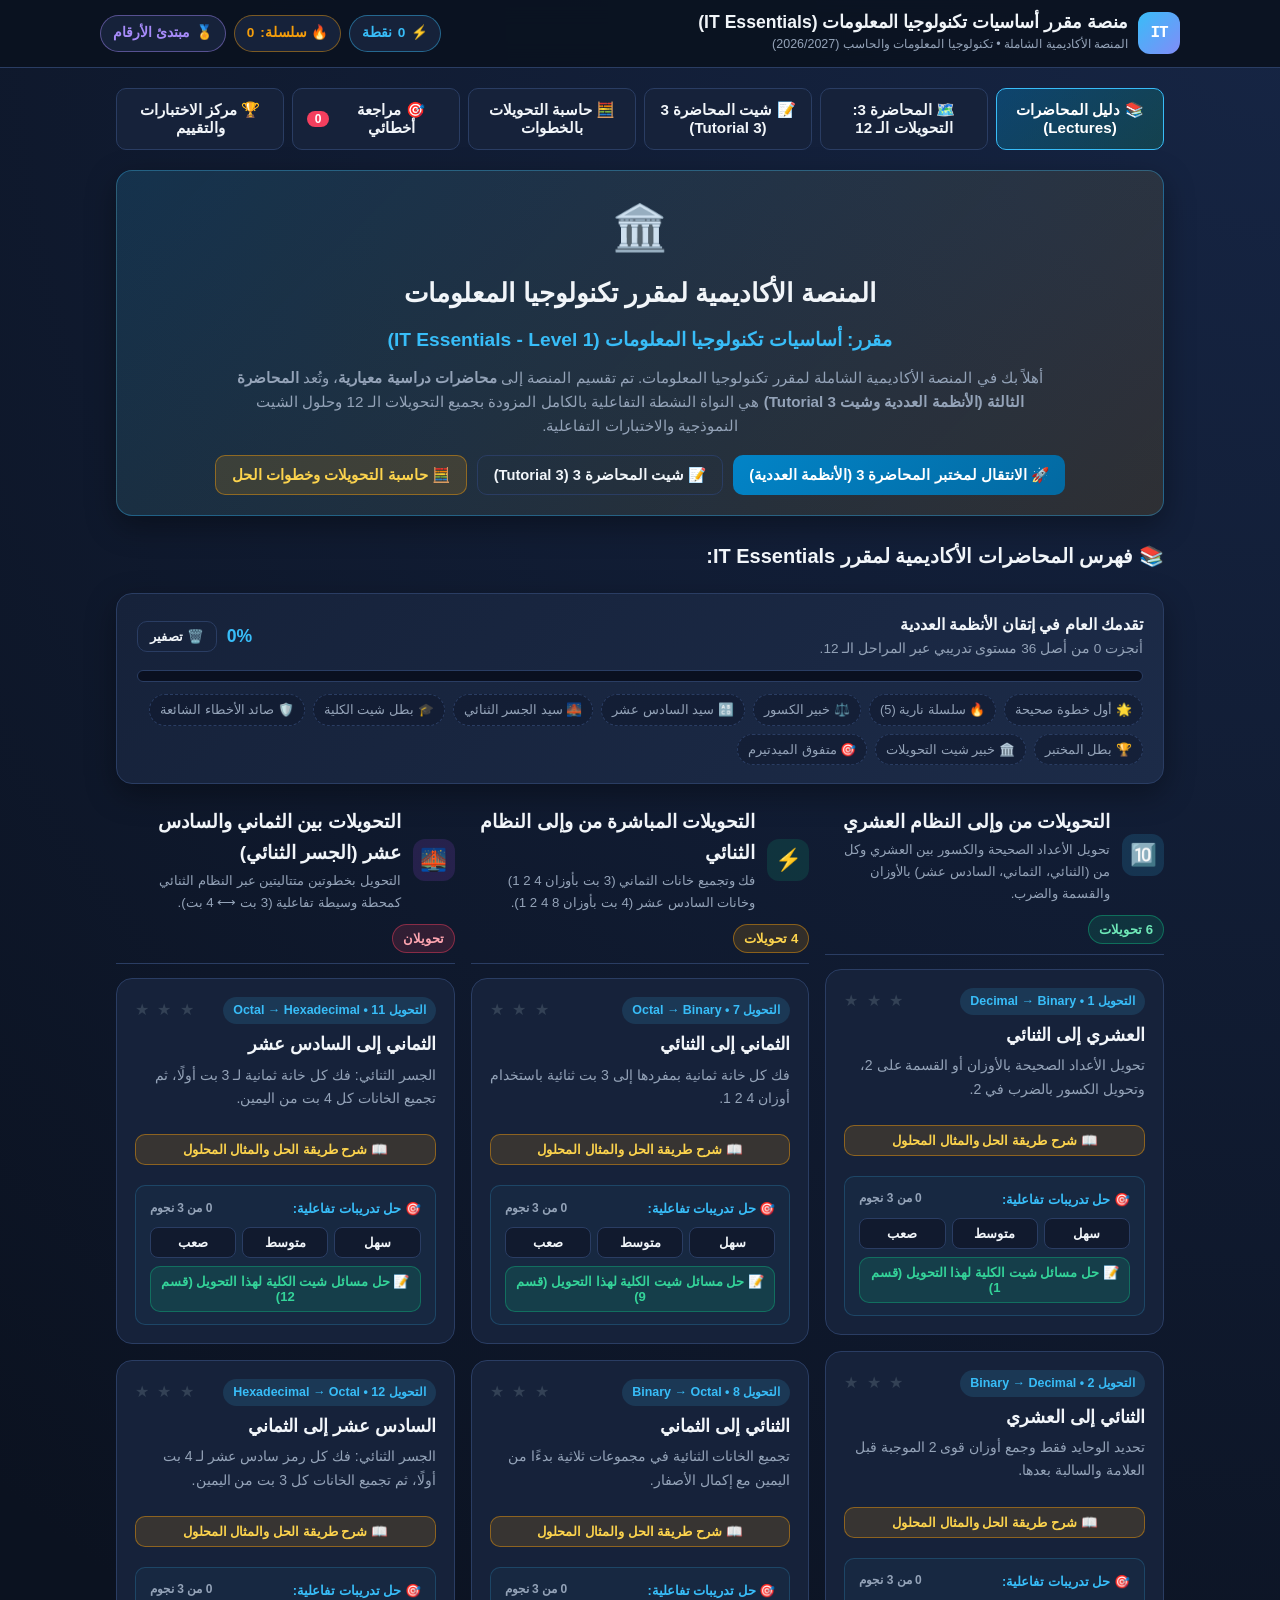
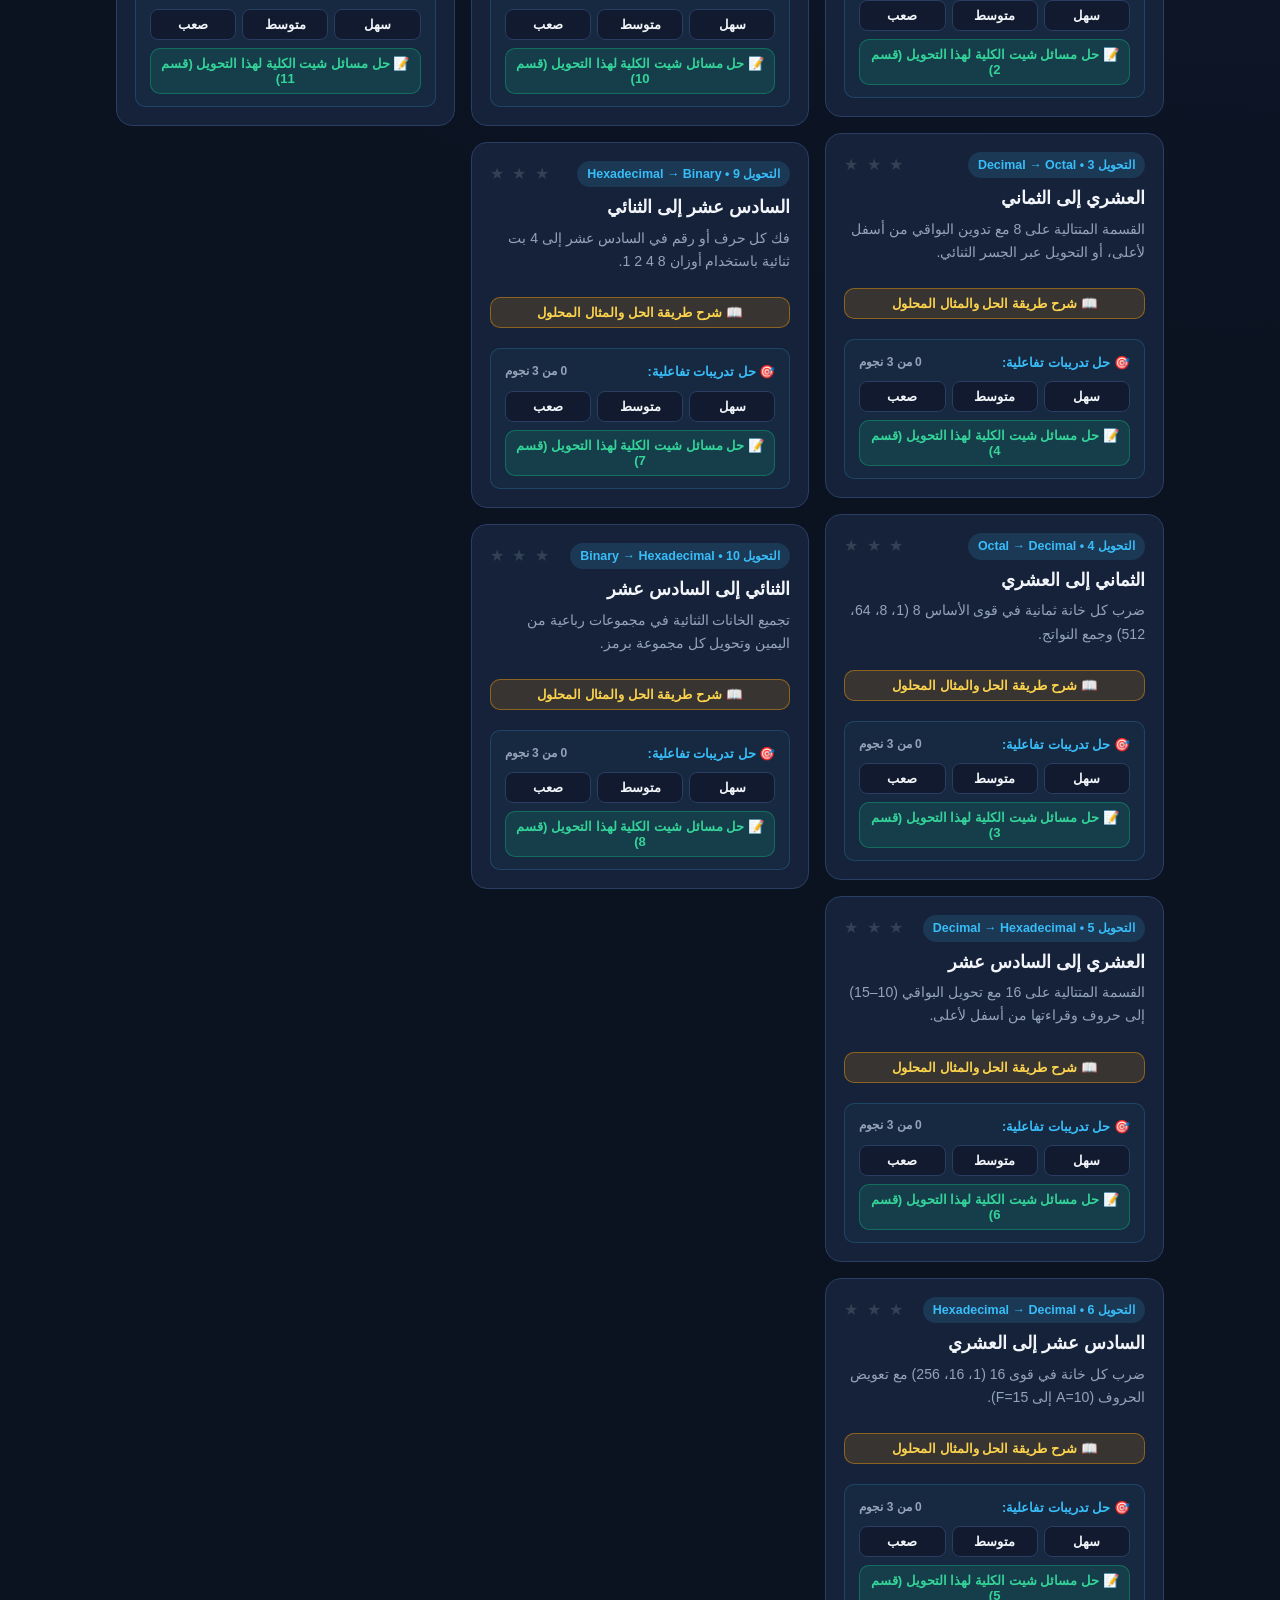
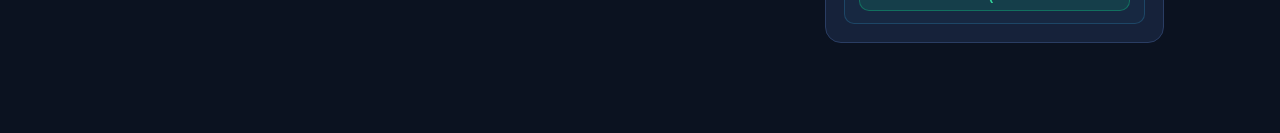
==== commit 0b0fc79a: "Update index.html" ====
--- a/index.html
+++ b/index.html
@@ -1262,13 +1262,10 @@
         <div class="brand-icon" style="background:linear-gradient(135deg, #38bdf8, #818cf8);">IT</div>
         <div>
           <h1 style="font-size:1.1rem;font-weight:800;">منصة مقرر أساسيات تكنولوجيا المعلومات (IT Essentials)</h1>
-          <small style="color:var(--text-muted);">جامعة برج العرب التكنولوجية • كلية تكنولوجيا الصناعة والطاقة (2026/2027)</small>
+          <small style="color:var(--text-muted);">المنصة الأكاديمية الشاملة • تكنولوجيا المعلومات والحاسب (2026/2027)</small>
         </div>
       </div>
       <div class="hud">
-        <a href="https://youtube.com/playlist?list=PLf_Du7QDytuOd_YZMUCmIFilXXTt9hNHL" target="_blank" rel="noopener noreferrer" class="stat-pill" style="text-decoration:none;cursor:pointer;background:rgba(239,68,68,0.15);border-color:rgba(239,68,68,0.4);color:#fca5a5;" title="فتح قائمة تشغيل الشرح الأصلية على يوتيوب (Tec plus 90)">
-          ▶️ قائمة فيديوهات Tec plus 90
-        </a>
         <div class="stat-pill xp">⚡ <span id="hudXp">0</span> نقطة</div>
         <div class="stat-pill streak">🔥 سلسلة: <span id="hudStreak">0</span></div>
         <div class="stat-pill rank">🏅 <span id="hudRank">مبتدئ الأرقام</span></div>
@@ -1293,10 +1290,10 @@
     <section id="viewLectures">
       <div class="sheet-banner" style="background: linear-gradient(135deg, rgba(56, 189, 248, 0.15) 0%, rgba(245, 158, 11, 0.12) 100%); border-color: rgba(56, 189, 248, 0.35);">
         <div style="font-size:2.8rem;margin-bottom:8px;">🏛️</div>
-        <h2 style="font-size:1.65rem;margin-bottom:8px;">جامعة برج العرب التكنولوجية • كلية تكنولوجيا الصناعة والطاقة</h2>
+        <h2 style="font-size:1.65rem;margin-bottom:8px;">المنصة الأكاديمية لمقرر تكنولوجيا المعلومات</h2>
         <h3 style="font-size:1.2rem;color:var(--primary);margin-bottom:10px;">مقرر: أساسيات تكنولوجيا المعلومات (IT Essentials - Level 1)</h3>
         <p style="color:var(--text-muted);max-width:820px;margin:0 auto 16px;font-size:0.95rem;line-height:1.6;">
-          أهلاً بك في المنصة الأكاديمية الشاملة لمقرر تكنولوجيا المعلومات. تم تقسيم المنصة إلى <strong>محاضرات دراسية معيارية</strong>، وتُعد <strong>المحاضرة الثالثة (الأنظمة العددية وشيت Tutorial 3)</strong> هي النواة النشطة التفاعلية بالكامل المزودة بجميع التحويلات الـ 12 وحلول الفيديوهات والاختبارات.
+          أهلاً بك في المنصة الأكاديمية الشاملة لمقرر تكنولوجيا المعلومات. تم تقسيم المنصة إلى <strong>محاضرات دراسية معيارية</strong>، وتُعد <strong>المحاضرة الثالثة (الأنظمة العددية وشيت Tutorial 3)</strong> هي النواة النشطة التفاعلية بالكامل المزودة بجميع التحويلات الـ 12 وحلول الشيت النموذجية والاختبارات التفاعلية.
         </p>
         <div style="display:flex;justify-content:center;gap:10px;flex-wrap:wrap;">
           <button class="btn btn-primary" onclick="showView('stages')">🚀 الانتقال لمختبر المحاضرة 3 (الأنظمة العددية)</button>
@@ -1318,9 +1315,9 @@
     <section id="viewCalc" class="hidden">
       <div class="sheet-banner" style="background: linear-gradient(135deg, rgba(56, 189, 248, 0.12) 0%, rgba(167, 139, 250, 0.12) 100%); border-color: rgba(56, 189, 248, 0.35);">
         <div style="font-size:2.8rem;margin-bottom:8px;">🧮</div>
-        <h2 style="font-size:1.6rem;margin-bottom:8px;">حاسبة التحويلات الذكية (مع خطوات الحل بالفيديو)</h2>
+        <h2 style="font-size:1.6rem;margin-bottom:8px;">حاسبة التحويلات الذكية (مع خطوات الحل النموذجية)</h2>
         <p style="color:var(--text-muted);max-width:760px;margin:0 auto 16px;font-size:0.95rem;">
-          أدخل أي عدد صحيح أو كسري في أي نظام عددي، واختر النظام المطلوب لتحصل على <strong>الناتج النهائي + خطوات الحل النموذجية المفصلة خطوة بخطوة</strong> تماماً كما في فيديوهات <span class="mono">Tec plus 90</span> وشيت الكلية.
+          أدخل أي عدد صحيح أو كسري في أي نظام عددي، واختر النظام المطلوب لتحصل على <strong>الناتج النهائي + خطوات الحل النموذجية المفصلة خطوة بخطوة</strong> وفق خطوات الشيت المعتمد خطوة بخطوة.
         </p>
         <div style="display:flex;justify-content:center;gap:8px;flex-wrap:wrap;align-items:center;">
           <span style="font-size:0.82rem;color:var(--text-muted);font-weight:bold;">أمثلة سريعة من الشيت:</span>
@@ -1379,7 +1376,7 @@
         </div>
 
         <button type="button" class="btn btn-primary btn-full" id="btnRunCalc" onclick="runCalculator()" style="font-size:1.05rem;padding:12px;font-weight:800;">
-          ⚡ احسب واعرض خطوات الحل بالفيديو
+          ⚡ احسب واعرض خطوات الحل النموذجية
         </button>
 
         <div id="calcResultContainer" class="hidden" style="margin-top:24px;">
@@ -1390,7 +1387,7 @@
 
           <div style="background:var(--card);border:1px solid var(--border);border-radius:14px;padding:20px;">
             <h4 style="font-size:1.05rem;font-weight:800;color:var(--warn);margin-bottom:12px;display:flex;align-items:center;gap:8px;">
-              <span>🎬 خطوات الحل النموذجية خطوة بخطوة (طريقة Tec plus 90):</span>
+              <span>🎬 خطوات الحل النموذجية خطوة بخطوة:</span>
             </h4>
             <div id="calcStepsOutput" style="line-height:1.75;font-size:0.92rem;"></div>
           </div>
@@ -1423,7 +1420,7 @@
     <!-- View: Tutorial Sheet Dashboard -->
     <section id="viewSheet" class="hidden">
       <div class="sheet-banner">
-        <div class="sheet-uni-tag">🏛️ جامعة برج العرب التكنولوجية • كلية تكنولوجيا الصناعة والطاقة</div>
+        <div class="sheet-uni-tag">🏛️ المنصة الأكاديمية التكنولوجية • شيت التحويلات الشامل</div>
         <h2 style="font-size:1.45rem;color:var(--text);margin-bottom:6px;">شيت الكلية: Tutorial 3 (IT Essentials)</h2>
         <p style="color:var(--text-muted);max-width:680px;margin:0 auto 16px;font-size:0.92rem;">
           بنك أسئلة شيت الكلية الكامل (39 مسألة تحويل رقمي + مسائل المفاهيم ومجالات القيم). تدرّب على حل كل مسألة بنفسك، وإذا لم تعرف الحل أو استسلمت، اضغط على زر كشف الحل لمشاهدة خطوات الحل خطوة بخطوة (التنوير، الضرب المتتالي، والجسر الثنائي).
@@ -1451,7 +1448,7 @@
         <div style="font-size:2.8rem;margin-bottom:8px;">🎓</div>
         <h2 style="font-size:1.6rem;margin-bottom:8px;">مركز الاختبارات والتقييم الأكاديمي</h2>
         <p style="color:var(--text-muted);max-width:760px;margin:0 auto 16px;font-size:0.95rem;">
-          مجموعة اختبارات معيارية مصممة خصيصاً وفق <strong>منهج شيت كلية تكنولوجيا الصناعة والطاقة (جامعة برج العرب)</strong> وسلسلة <strong>Tec plus 90</strong>، لقياس استيعابك لكافة أنواع التحويلات والكسور والجسر الثنائي مع التقييم بالتقدير الجامعي.
+          مجموعة اختبارات معيارية مصممة خصيصاً وفق <strong>منهج شيت مقرر تكنولوجيا المعلومات والحاسب (المنصة الأكاديمية المعتمدة)</strong> وسلسلة <strong></strong>، لقياس استيعابك لكافة أنواع التحويلات والكسور والجسر الثنائي مع التقييم بالتقدير الجامعي.
         </p>
         <div style="display:flex;justify-content:center;gap:12px;flex-wrap:wrap;">
           <button class="btn btn-outline" id="btnOpenQuickRef">📖 مراجعة القواعد وجداول الأوزان</button>
@@ -1510,11 +1507,11 @@
           <button class="btn btn-warn" onclick="startCustomExam('speed')" style="width:100%;">⚡ ابدأ كويز السرعة</button>
         </div>
 
-        <!-- Exam 4: Tec Plus 90 Master Exam -->
+        <!-- Exam 4: Comprehensive Master Exam -->
         <div class="exam-card">
           <div>
             <span class="exam-card-badge" style="background:rgba(16,185,129,0.2);color:#10b981;">🏆 الاختبار الماستر التراكمي</span>
-            <h3 style="font-size:1.2rem;margin-bottom:8px;">الاختبار التراكمي الشامل (Tec plus 90)</h3>
+            <h3 style="font-size:1.2rem;margin-bottom:8px;">الاختبار التراكمي الشامل (Master Exam)</h3>
             <p style="font-size:0.88rem;color:var(--text-muted);margin-bottom:14px;line-height:1.5;">
               <strong>16 تحدياً متدرجاً</strong> يغطي جميع المراحل من الأسهل للأصعب، مع تقرير تشخيصي متكامل للأداء في كل مرحلة بمفردها وتحديد نقاط الضعف.
             </p>
@@ -1597,7 +1594,7 @@
 
   <script>
     // =========================================================================
-    // 1. CURRICULUM DATA & GUIDES (100% faithful to Tec plus 90 6 videos)
+    // 1. CURRICULUM DATA & GUIDES
     // =========================================================================
     const STAGES = [
   {
@@ -1608,8 +1605,8 @@
     "category": "dec",
     "sheetSecNum": 1,
     "shortDesc": "تحويل الأعداد الصحيحة بالأوزان أو القسمة على 2، وتحويل الكسور بالضرب في 2.",
-    "quickMethodSummary": "• <strong>الأعداد الصحيحة:</strong> طريقة الأوزان (128 64 32 16 8 4 2 1) بتنوير الخانات بـ 1 والباقي 0، أو القسمة على 2 وقراءة البواقي من أسفل لأعلى.<br>• <strong>الكسور:</strong> ضرب الكسر في 2 وسحب الرقم الصحيح وقراءته من أعلى لأسفل.<br>• <strong>مثال محلول بالفيديو:</strong> <span class=\"mono\">(150)₁₀ = 128+16+4+2 = (10010110)₂</span> ، و <span class=\"mono\">(12.25)₁₀ = (1100.01)₂</span>.",
-    "guideHtml": "\n      <div class=\"guide-section\">\n        <h4>أولًا: الأعداد الصحيحة (طريقتان معتمدتان بالفيديوهات)</h4>\n        <ul class=\"guide-list\">\n          <li><strong>طريقة الأوزان (الأسرع):</strong> اكتب مضاعفات العدد 2 من اليمين لليسار: <span class=\"mono\">128 | 64 | 32 | 16 | 8 | 4 | 2 | 1</span>. نوّر الأرقام التي مجموعها يساوي العدد بـ <strong>1</strong> والباقي <strong>0</strong>.</li>\n          <li><strong>طريقة القسمة على 2:</strong> اقسم العدد على 2؛ إن لم يوجد كسر (<span class=\"mono\">.0</span>) اكتب <strong>0</strong>، وإن ظهر نصف (<span class=\"mono\">.5</span>) اكتب <strong>1</strong> وأكمل بالجزء الصحيح فقط حتى يصل اليسار إلى 0، ثم اقرأ الناتج <strong>من أسفل إلى أعلى</strong>.</li>\n          <li><strong>مثال الشيت والفيديو:</strong> <span class=\"mono\">(150)₁₀ = 128 + 16 + 4 + 2 = (10010110)₂</span>.</li>\n        </ul>\n      </div>\n      <div class=\"guide-section\">\n        <h4>ثانيًا: الأعداد الكسرية (الضرب في 2)</h4>\n        <ul class=\"guide-list\">\n          <li>افصل الصحيح عن الكسر، واضرب الجزء الكسري في 2 وخذ الرقم الصحيح على اليسار (<span class=\"mono\">0</span> أو <span class=\"mono\">1</span>).</li>\n          <li>توقف عندما يصبح الجزء على اليمين <span class=\"mono\">.0</span>، ثم اقرأ <strong>من أعلى إلى أسفل</strong> (عكس القسمة!) ولا تنسَ النقطة العشرية (<span class=\"mono\">.</span>).</li>\n          <li><strong>مثال الشيت والفيديو:</strong> <span class=\"mono\">(12.25)₁₀</span> ← الصحيح <span class=\"mono\">12 = 1100</span>، والكسر <span class=\"mono\">0.25×2=0.5 (0)</span> ثم <span class=\"mono\">0.5×2=1.0 (1)</span> ← الناتج <span class=\"mono\">(1100.01)₂</span>.</li>\n        </ul>\n        <div style=\"margin-top:10px;\"><a href=\"https://youtu.be/x23h26v8ndQ\" target=\"_blank\" rel=\"noopener noreferrer\" class=\"btn btn-outline btn-sm\" style=\"text-decoration:none;\">▶️ مشاهدة فيديو الشرح (Tec plus 90)</a></div>\n      </div>\n    "
+    "quickMethodSummary": "• <strong>الأعداد الصحيحة:</strong> طريقة الأوزان (128 64 32 16 8 4 2 1) بتنوير الخانات بـ 1 والباقي 0، أو القسمة على 2 وقراءة البواقي من أسفل لأعلى.<br>• <strong>الكسور:</strong> ضرب الكسر في 2 وسحب الرقم الصحيح وقراءته من أعلى لأسفل.<br>• <strong>مثال نموذجي محلول:</strong> <span class=\"mono\">(150)₁₀ = 128+16+4+2 = (10010110)₂</span> ، و <span class=\"mono\">(12.25)₁₀ = (1100.01)₂</span>.",
+    "guideHtml": "\n      <div class=\"guide-section\">\n        <h4>أولًا: الأعداد الصحيحة (طريقتان معتمدتان للحل)</h4>\n        <ul class=\"guide-list\">\n          <li><strong>طريقة الأوزان (الأسرع):</strong> اكتب مضاعفات العدد 2 من اليمين لليسار: <span class=\"mono\">128 | 64 | 32 | 16 | 8 | 4 | 2 | 1</span>. نوّر الأرقام التي مجموعها يساوي العدد بـ <strong>1</strong> والباقي <strong>0</strong>.</li>\n          <li><strong>طريقة القسمة على 2:</strong> اقسم العدد على 2؛ إن لم يوجد كسر (<span class=\"mono\">.0</span>) اكتب <strong>0</strong>، وإن ظهر نصف (<span class=\"mono\">.5</span>) اكتب <strong>1</strong> وأكمل بالجزء الصحيح فقط حتى يصل اليسار إلى 0، ثم اقرأ الناتج <strong>من أسفل إلى أعلى</strong>.</li>\n          <li><strong>مثال الشيت المحلول:</strong> <span class=\"mono\">(150)₁₀ = 128 + 16 + 4 + 2 = (10010110)₂</span>.</li>\n        </ul>\n      </div>\n      <div class=\"guide-section\">\n        <h4>ثانيًا: الأعداد الكسرية (الضرب في 2)</h4>\n        <ul class=\"guide-list\">\n          <li>افصل الصحيح عن الكسر، واضرب الجزء الكسري في 2 وخذ الرقم الصحيح على اليسار (<span class=\"mono\">0</span> أو <span class=\"mono\">1</span>).</li>\n          <li>توقف عندما يصبح الجزء على اليمين <span class=\"mono\">.0</span>، ثم اقرأ <strong>من أعلى إلى أسفل</strong> (عكس القسمة!) ولا تنسَ النقطة العشرية (<span class=\"mono\">.</span>).</li>\n          <li><strong>مثال الشيت المحلول:</strong> <span class=\"mono\">(12.25)₁₀</span> ← الصحيح <span class=\"mono\">12 = 1100</span>، والكسر <span class=\"mono\">0.25×2=0.5 (0)</span> ثم <span class=\"mono\">0.5×2=1.0 (1)</span> ← الناتج <span class=\"mono\">(1100.01)₂</span>.</li>\n        </ul>\n      </div>\n    "
   },
   {
     "id": "bin2dec",
@@ -1619,8 +1616,8 @@
     "category": "dec",
     "sheetSecNum": 2,
     "shortDesc": "تحديد الوحايد فقط وجمع أوزان قوى 2 الموجبة قبل العلامة والسالبة بعدها.",
-    "quickMethodSummary": "• <strong>قاعدة الوحايد:</strong> اكتب قوى 2 فوق الخانات (1 2 4 8 16 32 ...) وقوى 2 السالبة بعد النقطة (0.5 0.25 0.125).<br>• ضع خطاً تحت أوزان الـ 1 فقط واجمعها وتجاهل الأصفار تماماً.<br>• <strong>مثال محلول بالفيديو:</strong> <span class=\"mono\">(11111111)₂ = 128+64+32+16+8+4+2+1 = (255)₁₀</span> ، و <span class=\"mono\">(1100110.111)₂ = (102.875)₁₀</span>.",
-    "guideHtml": "\n      <div class=\"guide-section\">\n        <h4>خطوات الحل السريعة</h4>\n        <ul class=\"guide-list\">\n          <li><strong>قبل النقطة العشرية:</strong> اكتب قوى 2 فوق الخانات بدءًا من اليمين: <span class=\"mono\">1، 2، 4، 8، 16، 32، 64، 128...</span></li>\n          <li><strong>بعد النقطة العشرية:</strong> اكتب القوى السالبة من اليسار لليمين: <span class=\"mono\">2⁻¹=0.5، 2⁻²=0.25، 2⁻³=0.125...</span></li>\n          <li><strong>نصيحة الامتحان الذهبية:</strong> ضع خطًا تحت أوزان الـ <strong>1</strong> فقط وتجاهل الأصفار تمامًا، ثم اجمعها ذهنيًا أو على ورقة المسودة.</li>\n          <li><strong>مثال الشيت:</strong> <span class=\"mono\">(11111111)₂ = 128+64+32+16+8+4+2+1 = (255)₁₀</span>.</li>\n          <li><strong>مثال كسري:</strong> <span class=\"mono\">(1100110.111)₂ = 64+32+4+2 + 0.5+0.25+0.125 = (102.875)₁₀</span>.</li>\n        </ul>\n        <div style=\"margin-top:10px;\"><a href=\"https://youtu.be/qFmR5eXyv1M\" target=\"_blank\" rel=\"noopener noreferrer\" class=\"btn btn-outline btn-sm\" style=\"text-decoration:none;\">▶️ مشاهدة فيديو الشرح (Tec plus 90)</a></div>\n      </div>\n    "
+    "quickMethodSummary": "• <strong>قاعدة الوحايد:</strong> اكتب قوى 2 فوق الخانات (1 2 4 8 16 32 ...) وقوى 2 السالبة بعد النقطة (0.5 0.25 0.125).<br>• ضع خطاً تحت أوزان الـ 1 فقط واجمعها وتجاهل الأصفار تماماً.<br>• <strong>مثال نموذجي محلول:</strong> <span class=\"mono\">(11111111)₂ = 128+64+32+16+8+4+2+1 = (255)₁₀</span> ، و <span class=\"mono\">(1100110.111)₂ = (102.875)₁₀</span>.",
+    "guideHtml": "\n      <div class=\"guide-section\">\n        <h4>خطوات الحل السريعة</h4>\n        <ul class=\"guide-list\">\n          <li><strong>قبل النقطة العشرية:</strong> اكتب قوى 2 فوق الخانات بدءًا من اليمين: <span class=\"mono\">1، 2، 4، 8، 16، 32، 64، 128...</span></li>\n          <li><strong>بعد النقطة العشرية:</strong> اكتب القوى السالبة من اليسار لليمين: <span class=\"mono\">2⁻¹=0.5، 2⁻²=0.25، 2⁻³=0.125...</span></li>\n          <li><strong>نصيحة الامتحان الذهبية:</strong> ضع خطًا تحت أوزان الـ <strong>1</strong> فقط وتجاهل الأصفار تمامًا، ثم اجمعها ذهنيًا أو على ورقة المسودة.</li>\n          <li><strong>مثال الشيت:</strong> <span class=\"mono\">(11111111)₂ = 128+64+32+16+8+4+2+1 = (255)₁₀</span>.</li>\n          <li><strong>مثال كسري:</strong> <span class=\"mono\">(1100110.111)₂ = 64+32+4+2 + 0.5+0.25+0.125 = (102.875)₁₀</span>.</li>\n        </ul>\n      </div>\n    "
   },
   {
     "id": "dec2oct",
@@ -1630,8 +1627,8 @@
     "category": "dec",
     "sheetSecNum": 4,
     "shortDesc": "القسمة المتتالية على 8 مع تدوين البواقي من أسفل لأعلى، أو التحويل عبر الجسر الثنائي.",
-    "quickMethodSummary": "• <strong>طريقة القسمة على 8:</strong> اقسم العدد على 8 وسجل الباقي حتى تصل لصفر، ونقرأ البواقي من أسفل لأعلى.<br>• <strong>طريقة الجسر:</strong> حوّل لثنائي أولاً بالأوزان ثم قسّم كل 3 بت.<br>• <strong>مثال محلول بالفيديو:</strong> <span class=\"mono\">(91)₁₀ = 91÷8=11 (باقي 3) | 11÷8=1 (باقي 3) | 1÷8=0 (باقي 1) ← (133)₈</span>.",
-    "guideHtml": "\n      <div class=\"guide-section\">\n        <h4>طريقتان معتمدتان للتحويل</h4>\n        <ul class=\"guide-list\">\n          <li><strong>الطريقة 1 (القسمة المتتالية على 8):</strong>\n            <br>نقسم العدد على 8؛ نسجل الناتج والباقي، ثم نقسم الناتج على 8 مجددًا حتى نصل إلى الناتج 0.\n            <br>نقرأ عمود البواقي <strong>من أسفل إلى أعلى</strong> (الأسفل هو الخانة الأكثر أهمية على اليسار).\n          </li>\n          <li><strong>مثال الشيت الرسمي:</strong> تحويل <span class=\"mono\">(91)₁₀</span> إلى ثماني:\n            <br>• 91 ÷ 8 = 11 والباقي <strong>3</strong> (الآحاد)\n            <br>• 11 ÷ 8 = 1 والباقي <strong>3</strong>\n            <br>• 1 ÷ 8 = 0 والباقي <strong>1</strong> (الخانة الأخيرة)\n            <br>← الناتج بقراءة البواقي من أسفل لأعلى: <span class=\"mono\">(133)₈</span>.\n          </li>\n          <li><strong>الطريقة 2 (الجسر الثنائي السريع):</strong>\n            <br>حوّل العشري إلى ثنائي بالأوزان أولاً، ثم قسّم الناتج لمجموعات من 3 بت من اليمين واقرأ كل مجموعة بـ (4 2 1).\n          </li>\n          <li><strong>الكسور العشرية:</strong> اضرب الكسر في 8 واسحب الجزء الصحيح من أعلى لأسفل (مثلاً: <span class=\"mono\">0.25 × 8 = 2.0 ← .2₈</span>).</li>\n        </ul>\n        <div style=\"margin-top:10px;\"><a href=\"https://youtube.com/playlist?list=PLf_Du7QDytuOd_YZMUCmIFilXXTt9hNHL\" target=\"_blank\" rel=\"noopener noreferrer\" class=\"btn btn-outline btn-sm\" style=\"text-decoration:none;\">▶️ قائمة شروحات الأنظمة (Tec plus 90)</a></div>\n      </div>\n    "
+    "quickMethodSummary": "• <strong>طريقة القسمة على 8:</strong> اقسم العدد على 8 وسجل الباقي حتى تصل لصفر، ونقرأ البواقي من أسفل لأعلى.<br>• <strong>طريقة الجسر:</strong> حوّل لثنائي أولاً بالأوزان ثم قسّم كل 3 بت.<br>• <strong>مثال نموذجي محلول:</strong> <span class=\"mono\">(91)₁₀ = 91÷8=11 (باقي 3) | 11÷8=1 (باقي 3) | 1÷8=0 (باقي 1) ← (133)₈</span>.",
+    "guideHtml": "\n      <div class=\"guide-section\">\n        <h4>طريقتان معتمدتان للتحويل</h4>\n        <ul class=\"guide-list\">\n          <li><strong>الطريقة 1 (القسمة المتتالية على 8):</strong>\n            <br>نقسم العدد على 8؛ نسجل الناتج والباقي، ثم نقسم الناتج على 8 مجددًا حتى نصل إلى الناتج 0.\n            <br>نقرأ عمود البواقي <strong>من أسفل إلى أعلى</strong> (الأسفل هو الخانة الأكثر أهمية على اليسار).\n          </li>\n          <li><strong>مثال الشيت الرسمي:</strong> تحويل <span class=\"mono\">(91)₁₀</span> إلى ثماني:\n            <br>• 91 ÷ 8 = 11 والباقي <strong>3</strong> (الآحاد)\n            <br>• 11 ÷ 8 = 1 والباقي <strong>3</strong>\n            <br>• 1 ÷ 8 = 0 والباقي <strong>1</strong> (الخانة الأخيرة)\n            <br>← الناتج بقراءة البواقي من أسفل لأعلى: <span class=\"mono\">(133)₈</span>.\n          </li>\n          <li><strong>الطريقة 2 (الجسر الثنائي السريع):</strong>\n            <br>حوّل العشري إلى ثنائي بالأوزان أولاً، ثم قسّم الناتج لمجموعات من 3 بت من اليمين واقرأ كل مجموعة بـ (4 2 1).\n          </li>\n          <li><strong>الكسور العشرية:</strong> اضرب الكسر في 8 واسحب الجزء الصحيح من أعلى لأسفل (مثلاً: <span class=\"mono\">0.25 × 8 = 2.0 ← .2₈</span>).</li>\n        </ul>\n      </div>\n    "
   },
   {
     "id": "oct2dec",
@@ -1641,8 +1638,8 @@
     "category": "dec",
     "sheetSecNum": 3,
     "shortDesc": "ضرب كل خانة ثمانية في قوى الأساس 8 (1، 8، 64، 512) وجمع النواتج.",
-    "quickMethodSummary": "• <strong>قاعدة قوى 8:</strong> اضرب كل خانة في وزنها بدءاً من اليمين: (الآحاد × 1) + (العشرات × 8) + (المئات × 64) + ...<br>• <strong>الكسور:</strong> أول خانة بعد الفاصلة تُقسم على 8 (أو تضرب في 8⁻¹).<br>• <strong>مثال محلول بالفيديو:</strong> <span class=\"mono\">(234)₈ = (2×64) + (3×8) + (4×1) = 128+24+4 = (156)₁₀</span> ، و <span class=\"mono\">(25)₈ = 16+5 = (21)₁₀</span>.",
-    "guideHtml": "\n      <div class=\"guide-section\">\n        <h4>قاعدة أوزان قوى الأساس 8</h4>\n        <ul class=\"guide-list\">\n          <li><strong>الأوزان من اليمين لليسار:</strong>\n            <br>• الخانة الأولى (الآحاد): <span class=\"mono\">8⁰ = 1</span>\n            <br>• الخانة الثانية (العشرات الثمانية): <span class=\"mono\">8¹ = 8</span>\n            <br>• الخانة الثالثة (المئات الثمانية): <span class=\"mono\">8² = 64</span>\n            <br>• الخانة الرابعة: <span class=\"mono\">8³ = 512</span>\n          </li>\n          <li><strong>الكسور الثمانية (بعد الفاصلة):</strong>\n            <br>• أول خانة بعد الفاصلة: <span class=\"mono\">× 8⁻¹ = ÷ 8</span> (مثلاً <span class=\"mono\">0.4₈ = 4/8 = 0.5</span>)\n            <br>• ثاني خانة بعد الفاصلة: <span class=\"mono\">× 8⁻² = ÷ 64</span>\n          </li>\n          <li><strong>مثال الشيت الرسمي:</strong>\n            <br><span class=\"mono\">(234)₈ = (2 × 64) + (3 × 8) + (4 × 1) = 128 + 24 + 4 = (156)₁₀</span>.\n          </li>\n          <li><strong>مثال ثانٍ من الشيت:</strong>\n            <br><span class=\"mono\">(25)₈ = (2 × 8) + (5 × 1) = 16 + 5 = (21)₁₀</span>.\n          </li>\n        </ul>\n        <div style=\"margin-top:10px;\"><a href=\"https://youtube.com/playlist?list=PLf_Du7QDytuOd_YZMUCmIFilXXTt9hNHL\" target=\"_blank\" rel=\"noopener noreferrer\" class=\"btn btn-outline btn-sm\" style=\"text-decoration:none;\">▶️ قائمة شروحات الأنظمة (Tec plus 90)</a></div>\n      </div>\n    "
+    "quickMethodSummary": "• <strong>قاعدة قوى 8:</strong> اضرب كل خانة في وزنها بدءاً من اليمين: (الآحاد × 1) + (العشرات × 8) + (المئات × 64) + ...<br>• <strong>الكسور:</strong> أول خانة بعد الفاصلة تُقسم على 8 (أو تضرب في 8⁻¹).<br>• <strong>مثال نموذجي محلول:</strong> <span class=\"mono\">(234)₈ = (2×64) + (3×8) + (4×1) = 128+24+4 = (156)₁₀</span> ، و <span class=\"mono\">(25)₈ = 16+5 = (21)₁₀</span>.",
+    "guideHtml": "\n      <div class=\"guide-section\">\n        <h4>قاعدة أوزان قوى الأساس 8</h4>\n        <ul class=\"guide-list\">\n          <li><strong>الأوزان من اليمين لليسار:</strong>\n            <br>• الخانة الأولى (الآحاد): <span class=\"mono\">8⁰ = 1</span>\n            <br>• الخانة الثانية (العشرات الثمانية): <span class=\"mono\">8¹ = 8</span>\n            <br>• الخانة الثالثة (المئات الثمانية): <span class=\"mono\">8² = 64</span>\n            <br>• الخانة الرابعة: <span class=\"mono\">8³ = 512</span>\n          </li>\n          <li><strong>الكسور الثمانية (بعد الفاصلة):</strong>\n            <br>• أول خانة بعد الفاصلة: <span class=\"mono\">× 8⁻¹ = ÷ 8</span> (مثلاً <span class=\"mono\">0.4₈ = 4/8 = 0.5</span>)\n            <br>• ثاني خانة بعد الفاصلة: <span class=\"mono\">× 8⁻² = ÷ 64</span>\n          </li>\n          <li><strong>مثال الشيت الرسمي:</strong>\n            <br><span class=\"mono\">(234)₈ = (2 × 64) + (3 × 8) + (4 × 1) = 128 + 24 + 4 = (156)₁₀</span>.\n          </li>\n          <li><strong>مثال ثانٍ من الشيت:</strong>\n            <br><span class=\"mono\">(25)₈ = (2 × 8) + (5 × 1) = 16 + 5 = (21)₁₀</span>.\n          </li>\n        </ul>\n      </div>\n    "
   },
   {
     "id": "dec2hex",
@@ -1652,8 +1649,8 @@
     "category": "dec",
     "sheetSecNum": 6,
     "shortDesc": "القسمة المتتالية على 16 مع تحويل البواقي (10–15) إلى حروف وقراءتها من أسفل لأعلى.",
-    "quickMethodSummary": "• <strong>القسمة على 16:</strong> اقسم العدد على 16 ودون البواقي واستبدل ما بين 10 و 15 بالحروف (A–F) واقرأ من أسفل لأعلى.<br>• <strong>مثال محلول بالفيديو:</strong> <span class=\"mono\">(151)₁₀ ÷ 16 = 9 (باقي 7) ← (97)₁₆</span> ، و <span class=\"mono\">(22)₁₀ = (16)₁₆</span> ، و <span class=\"mono\">(204)₁₀ = (CC)₁₆</span>.",
-    "guideHtml": "\n      <div class=\"guide-section\">\n        <h4>خطوات القسمة على 16 واستبدال الحروف</h4>\n        <ul class=\"guide-list\">\n          <li>اقسم العدد على 16 ودون الناتج والباقي.</li>\n          <li><strong>تحويل البواقي إلى حروف:</strong>\n            <br>إن كان الباقي <span class=\"mono\">10=A | 11=B | 12=C | 13=D | 14=E | 15=F</span>.\n          </li>\n          <li>نقرأ البواقي دائمًا <strong>من أسفل إلى أعلى</strong>.</li>\n          <li><strong>مثال الشيت الرسمي (151)₁₀:</strong>\n            <br>• 151 ÷ 16 = 9 والباقي <strong>7</strong>\n            <br>• 9 ÷ 16 = 0 والباقي <strong>9</strong>\n            <br>• الناتج: <span class=\"mono\">(97)₁₆</span>.\n          </li>\n          <li><strong>مثال الشيت (22)₁₀:</strong>\n            <br>• 22 ÷ 16 = 1 والباقي <strong>6</strong>\n            <br>• 1 ÷ 16 = 0 والباقي <strong>1</strong>\n            <br>• الناتج: <span class=\"mono\">(16)₁₆</span>.\n          </li>\n          <li><strong>مثال البواقي الحرفية (204)₁₀:</strong>\n            <br>• 204 ÷ 16 = 12 والباقي 12 (<span class=\"mono\">C</span>)\n            <br>• 12 ÷ 16 = 0 والباقي 12 (<span class=\"mono\">C</span>)\n            <br>• الناتج: <span class=\"mono\">(CC)₁₆</span>.\n          </li>\n        </ul>\n        <div style=\"margin-top:10px;\"><a href=\"https://youtube.com/playlist?list=PLf_Du7QDytuOd_YZMUCmIFilXXTt9hNHL\" target=\"_blank\" rel=\"noopener noreferrer\" class=\"btn btn-outline btn-sm\" style=\"text-decoration:none;\">▶️ قائمة شروحات الأنظمة (Tec plus 90)</a></div>\n      </div>\n    "
+    "quickMethodSummary": "• <strong>القسمة على 16:</strong> اقسم العدد على 16 ودون البواقي واستبدل ما بين 10 و 15 بالحروف (A–F) واقرأ من أسفل لأعلى.<br>• <strong>مثال نموذجي محلول:</strong> <span class=\"mono\">(151)₁₀ ÷ 16 = 9 (باقي 7) ← (97)₁₆</span> ، و <span class=\"mono\">(22)₁₀ = (16)₁₆</span> ، و <span class=\"mono\">(204)₁₀ = (CC)₁₆</span>.",
+    "guideHtml": "\n      <div class=\"guide-section\">\n        <h4>خطوات القسمة على 16 واستبدال الحروف</h4>\n        <ul class=\"guide-list\">\n          <li>اقسم العدد على 16 ودون الناتج والباقي.</li>\n          <li><strong>تحويل البواقي إلى حروف:</strong>\n            <br>إن كان الباقي <span class=\"mono\">10=A | 11=B | 12=C | 13=D | 14=E | 15=F</span>.\n          </li>\n          <li>نقرأ البواقي دائمًا <strong>من أسفل إلى أعلى</strong>.</li>\n          <li><strong>مثال الشيت الرسمي (151)₁₀:</strong>\n            <br>• 151 ÷ 16 = 9 والباقي <strong>7</strong>\n            <br>• 9 ÷ 16 = 0 والباقي <strong>9</strong>\n            <br>• الناتج: <span class=\"mono\">(97)₁₆</span>.\n          </li>\n          <li><strong>مثال الشيت (22)₁₀:</strong>\n            <br>• 22 ÷ 16 = 1 والباقي <strong>6</strong>\n            <br>• 1 ÷ 16 = 0 والباقي <strong>1</strong>\n            <br>• الناتج: <span class=\"mono\">(16)₁₆</span>.\n          </li>\n          <li><strong>مثال البواقي الحرفية (204)₁₀:</strong>\n            <br>• 204 ÷ 16 = 12 والباقي 12 (<span class=\"mono\">C</span>)\n            <br>• 12 ÷ 16 = 0 والباقي 12 (<span class=\"mono\">C</span>)\n            <br>• الناتج: <span class=\"mono\">(CC)₁₆</span>.\n          </li>\n        </ul>\n      </div>\n    "
   },
   {
     "id": "hex2dec",
@@ -1663,8 +1660,8 @@
     "category": "dec",
     "sheetSecNum": 5,
     "shortDesc": "ضرب كل خانة في قوى 16 (1، 16، 256) مع تعويض الحروف (A=10 إلى F=15).",
-    "quickMethodSummary": "• <strong>قاعدة قوى 16:</strong> اضرب الخانات في (16⁰=1 ، 16¹=16 ، 16²=256) مع تعويض الحروف: A=10, B=11, C=12, D=13, E=14, F=15.<br>• <strong>الكسور:</strong> أول خانة بعد الفاصلة تُقسم على 16.<br>• <strong>مثال محلول بالفيديو:</strong> <span class=\"mono\">(2AB)₁₆ = (2×256) + (10×16) + (11×1) = 512+160+11 = (683)₁₀</span>.",
-    "guideHtml": "\n      <div class=\"guide-section\">\n        <h4>قاعدة أوزان قوى الأساس 16</h4>\n        <ul class=\"guide-list\">\n          <li><strong>جدول الحروف الأساسي:</strong>\n            <br><span class=\"mono\">A=10 | B=11 | C=12 | D=13 | E=14 | F=15</span>\n          </li>\n          <li><strong>الأوزان من اليمين لليسار:</strong>\n            <br>• الخانة الأولى: <span class=\"mono\">16⁰ = 1</span>\n            <br>• الخانة الثانية: <span class=\"mono\">16¹ = 16</span>\n            <br>• الخانة الثالثة: <span class=\"mono\">16² = 256</span>\n            <br>• الخانة الرابعة: <span class=\"mono\">16³ = 4096</span>\n          </li>\n          <li><strong>مثال الشيت الرسمي (2AB)₁₆:</strong>\n            <br>• B (11) × 1 = 11\n            <br>• A (10) × 16 = 160\n            <br>• 2 × 256 = 512\n            <br>المجموع: 512 + 160 + 11 = <span class=\"mono\">(683)₁₀</span>.\n          </li>\n          <li><strong>مثال الشيت (E16)₁₆:</strong>\n            <br>• 6 × 1 = 6 | 1 × 16 = 16 | E (14) × 256 = 3584\n            <br>المجموع: 3584 + 16 + 6 = <span class=\"mono\">(3606)₁₀</span>.\n          </li>\n        </ul>\n        <div style=\"margin-top:10px;\"><a href=\"https://youtube.com/playlist?list=PLf_Du7QDytuOd_YZMUCmIFilXXTt9hNHL\" target=\"_blank\" rel=\"noopener noreferrer\" class=\"btn btn-outline btn-sm\" style=\"text-decoration:none;\">▶️ قائمة شروحات الأنظمة (Tec plus 90)</a></div>\n      </div>\n    "
+    "quickMethodSummary": "• <strong>قاعدة قوى 16:</strong> اضرب الخانات في (16⁰=1 ، 16¹=16 ، 16²=256) مع تعويض الحروف: A=10, B=11, C=12, D=13, E=14, F=15.<br>• <strong>الكسور:</strong> أول خانة بعد الفاصلة تُقسم على 16.<br>• <strong>مثال نموذجي محلول:</strong> <span class=\"mono\">(2AB)₁₆ = (2×256) + (10×16) + (11×1) = 512+160+11 = (683)₁₀</span>.",
+    "guideHtml": "\n      <div class=\"guide-section\">\n        <h4>قاعدة أوزان قوى الأساس 16</h4>\n        <ul class=\"guide-list\">\n          <li><strong>جدول الحروف الأساسي:</strong>\n            <br><span class=\"mono\">A=10 | B=11 | C=12 | D=13 | E=14 | F=15</span>\n          </li>\n          <li><strong>الأوزان من اليمين لليسار:</strong>\n            <br>• الخانة الأولى: <span class=\"mono\">16⁰ = 1</span>\n            <br>• الخانة الثانية: <span class=\"mono\">16¹ = 16</span>\n            <br>• الخانة الثالثة: <span class=\"mono\">16² = 256</span>\n            <br>• الخانة الرابعة: <span class=\"mono\">16³ = 4096</span>\n          </li>\n          <li><strong>مثال الشيت الرسمي (2AB)₁₆:</strong>\n            <br>• B (11) × 1 = 11\n            <br>• A (10) × 16 = 160\n            <br>• 2 × 256 = 512\n            <br>المجموع: 512 + 160 + 11 = <span class=\"mono\">(683)₁₀</span>.\n          </li>\n          <li><strong>مثال الشيت (E16)₁₆:</strong>\n            <br>• 6 × 1 = 6 | 1 × 16 = 16 | E (14) × 256 = 3584\n            <br>المجموع: 3584 + 16 + 6 = <span class=\"mono\">(3606)₁₀</span>.\n          </li>\n        </ul>\n      </div>\n    "
   },
   {
     "id": "oct2bin",
@@ -1674,8 +1671,8 @@
     "category": "bin",
     "sheetSecNum": 9,
     "shortDesc": "فك كل خانة ثمانية بمفردها إلى 3 بت ثنائية باستخدام أوزان 4 2 1.",
-    "quickMethodSummary": "• <strong>قاعدة 3 بت:</strong> فك كل رقم ثماني (0–7) بمفرده إلى 3 خانات ثنائية بأوزان (4 2 1).<br>• انتبه لكتابة الأصفار: 1 يُكتب 001، و 2 يُكتب 010.<br>• <strong>مثال محلول بالفيديو:</strong> <span class=\"mono\">(14)₈ = 001 100 = (001100)₂</span> ، و <span class=\"mono\">(32)₈ = (011010)₂</span> ، و <span class=\"mono\">(77)₈ = (111111)₂</span>.",
-    "guideHtml": "\n      <div class=\"guide-section\">\n        <h4>القاعدة الذهبية: 3 بت لكل رقم</h4>\n        <ul class=\"guide-list\">\n          <li>كل خانة في النظام الثماني (<span class=\"mono\">0–7</span>) تُفك إلى <strong>3 خانات ثنائية بالضبط</strong> بأوزان: <span class=\"mono\">4 | 2 | 1</span>.</li>\n          <li><strong>انتبه للأصفار على اليسار:</strong> الرقم <span class=\"mono\">1</span> يُكتب <span class=\"mono\">001</span>، والرقم <span class=\"mono\">2</span> يُكتب <span class=\"mono\">010</span>. لا تسقط الأصفار الوسطية!</li>\n          <li><strong>أمثلة الشيت والفيديو:</strong>\n            <br>• <span class=\"mono\">(14)₈ = 001 100 = (001100)₂</span>\n            <br>• <span class=\"mono\">(32)₈ = 011 010 = (011010)₂</span>\n            <br>• <span class=\"mono\">(77)₈ = 111 111 = (111111)₂</span>\n          </li>\n        </ul>\n        <div style=\"margin-top:10px;\"><a href=\"https://youtu.be/MsnF_Qx-FpM\" target=\"_blank\" rel=\"noopener noreferrer\" class=\"btn btn-outline btn-sm\" style=\"text-decoration:none;\">▶️ مشاهدة فيديو الشرح (Tec plus 90)</a></div>\n      </div>\n    "
+    "quickMethodSummary": "• <strong>قاعدة 3 بت:</strong> فك كل رقم ثماني (0–7) بمفرده إلى 3 خانات ثنائية بأوزان (4 2 1).<br>• انتبه لكتابة الأصفار: 1 يُكتب 001، و 2 يُكتب 010.<br>• <strong>مثال نموذجي محلول:</strong> <span class=\"mono\">(14)₈ = 001 100 = (001100)₂</span> ، و <span class=\"mono\">(32)₈ = (011010)₂</span> ، و <span class=\"mono\">(77)₈ = (111111)₂</span>.",
+    "guideHtml": "\n      <div class=\"guide-section\">\n        <h4>القاعدة الذهبية: 3 بت لكل رقم</h4>\n        <ul class=\"guide-list\">\n          <li>كل خانة في النظام الثماني (<span class=\"mono\">0–7</span>) تُفك إلى <strong>3 خانات ثنائية بالضبط</strong> بأوزان: <span class=\"mono\">4 | 2 | 1</span>.</li>\n          <li><strong>انتبه للأصفار على اليسار:</strong> الرقم <span class=\"mono\">1</span> يُكتب <span class=\"mono\">001</span>، والرقم <span class=\"mono\">2</span> يُكتب <span class=\"mono\">010</span>. لا تسقط الأصفار الوسطية!</li>\n          <li><strong>أمثلة الشيت المحلولة:</strong>\n            <br>• <span class=\"mono\">(14)₈ = 001 100 = (001100)₂</span>\n            <br>• <span class=\"mono\">(32)₈ = 011 010 = (011010)₂</span>\n            <br>• <span class=\"mono\">(77)₈ = 111 111 = (111111)₂</span>\n          </li>\n        </ul>\n      </div>\n    "
   },
   {
     "id": "bin2oct",
@@ -1685,8 +1682,8 @@
     "category": "bin",
     "sheetSecNum": 10,
     "shortDesc": "تجميع الخانات الثنائية في مجموعات ثلاثية بدءًا من اليمين مع إكمال الأصفار.",
-    "quickMethodSummary": "• <strong>التجميع الثلاثي:</strong> قسّم السلسلة الثنائية لمجموعات من 3 خانات بدءاً من اليمين نحو اليسار.<br>• أكمل المجموعة الأخيرة على اليسار بأصفار، واجمع أوزان (4 2 1) فوق الوحايد فقط.<br>• <strong>مثال محلول بالفيديو:</strong> <span class=\"mono\">(11001011)₂ ← [011=3] [001=1] [011=3] = (313)₈</span>.",
-    "guideHtml": "\n      <div class=\"guide-section\">\n        <h4>خطوات التجميع</h4>\n        <ul class=\"guide-list\">\n          <li><strong>الأعداد الصحيحة:</strong> قسّم السلسلة الثنائية إلى مجموعات من <strong>3 خانات بدءًا من اليمين نحو اليسار</strong>.</li>\n          <li><strong>إكمال الأصفار:</strong> إن بقيت خانة أو خانتان في المجموعة الأخيرة على اليسار، <strong>ضع أصفارًا على يسارها</strong> لتكتمل 3 بت.</li>\n          <li><strong>في الكسور:</strong> التجميع يبدأ <strong>من النقطة نحو اليمين</strong> (وإكمال الأصفار يكون على أقصى اليمين).</li>\n          <li>احسب قيمة كل مجموعة بجمع أوزان الوحايد فوق <span class=\"mono\">4 | 2 | 1</span>.</li>\n          <li><strong>أمثلة الشيت:</strong>\n            <br>• <span class=\"mono\">(11001011)₂ ← [011] [001] [011] = (313)₈</span>\n            <br>• <span class=\"mono\">(1011110)₂ ← [001] [011] [110] = (136)₈</span>\n          </li>\n        </ul>\n        <div style=\"margin-top:10px;\"><a href=\"https://youtu.be/j_F7i-e7rHQ\" target=\"_blank\" rel=\"noopener noreferrer\" class=\"btn btn-outline btn-sm\" style=\"text-decoration:none;\">▶️ مشاهدة فيديو الشرح (Tec plus 90)</a></div>\n      </div>\n    "
+    "quickMethodSummary": "• <strong>التجميع الثلاثي:</strong> قسّم السلسلة الثنائية لمجموعات من 3 خانات بدءاً من اليمين نحو اليسار.<br>• أكمل المجموعة الأخيرة على اليسار بأصفار، واجمع أوزان (4 2 1) فوق الوحايد فقط.<br>• <strong>مثال نموذجي محلول:</strong> <span class=\"mono\">(11001011)₂ ← [011=3] [001=1] [011=3] = (313)₈</span>.",
+    "guideHtml": "\n      <div class=\"guide-section\">\n        <h4>خطوات التجميع</h4>\n        <ul class=\"guide-list\">\n          <li><strong>الأعداد الصحيحة:</strong> قسّم السلسلة الثنائية إلى مجموعات من <strong>3 خانات بدءًا من اليمين نحو اليسار</strong>.</li>\n          <li><strong>إكمال الأصفار:</strong> إن بقيت خانة أو خانتان في المجموعة الأخيرة على اليسار، <strong>ضع أصفارًا على يسارها</strong> لتكتمل 3 بت.</li>\n          <li><strong>في الكسور:</strong> التجميع يبدأ <strong>من النقطة نحو اليمين</strong> (وإكمال الأصفار يكون على أقصى اليمين).</li>\n          <li>احسب قيمة كل مجموعة بجمع أوزان الوحايد فوق <span class=\"mono\">4 | 2 | 1</span>.</li>\n          <li><strong>أمثلة الشيت:</strong>\n            <br>• <span class=\"mono\">(11001011)₂ ← [011] [001] [011] = (313)₈</span>\n            <br>• <span class=\"mono\">(1011110)₂ ← [001] [011] [110] = (136)₈</span>\n          </li>\n        </ul>\n      </div>\n    "
   },
   {
     "id": "hex2bin",
@@ -1696,8 +1693,8 @@
     "category": "bin",
     "sheetSecNum": 7,
     "shortDesc": "فك كل حرف أو رقم في السادس عشر إلى 4 بت ثنائية باستخدام أوزان 8 4 2 1.",
-    "quickMethodSummary": "• <strong>قاعدة 4 بت:</strong> فك كل رمز سادس عشر بمفرده إلى 4 خانات ثنائية بأوزان (8 4 2 1).<br>• تذكر الحروف: A=10 (1010)، B=11 (1011)، C=12 (1100)، E=14 (1110)...<br>• <strong>مثال محلول بالفيديو:</strong> <span class=\"mono\">(2AB)₁₆ = [0010] [1010] [1011] = (001010101011)₂</span>.",
-    "guideHtml": "\n      <div class=\"guide-section\">\n        <h4>القاعدة الذهبية: 4 بت لكل رمز</h4>\n        <ul class=\"guide-list\">\n          <li>كل رمز في السادس عشر يُفك إلى <strong>4 خانات ثنائية بالضبط</strong> بأوزان: <span class=\"mono\">8 | 4 | 2 | 1</span>.</li>\n          <li><strong>حروف السادس عشر وقيمها:</strong> <span class=\"mono\">A=10 (1010) | B=11 (1011) | C=12 (1100) | D=13 (1101) | E=14 (1110) | F=15 (1111)</span>.</li>\n          <li><strong>أمثلة الشيت:</strong>\n            <br>• <span class=\"mono\">(2AB)₁₆ ← 2=0010 | A=1010 | B=1011 ← (001010101011)₂</span>\n            <br>• <span class=\"mono\">(A5C)₁₆ ← A=1010 | 5=0101 | C=1100 ← (101001011100)₂</span>\n            <br>• <span class=\"mono\">(E16)₁₆ ← E=1110 | 1=0001 | 6=0110 ← (111000010110)₂</span>\n          </li>\n        </ul>\n        <div style=\"margin-top:10px;\"><a href=\"https://youtu.be/k6GvYtM84rE\" target=\"_blank\" rel=\"noopener noreferrer\" class=\"btn btn-outline btn-sm\" style=\"text-decoration:none;\">▶️ مشاهدة فيديو الشرح (Tec plus 90)</a></div>\n      </div>\n    "
+    "quickMethodSummary": "• <strong>قاعدة 4 بت:</strong> فك كل رمز سادس عشر بمفرده إلى 4 خانات ثنائية بأوزان (8 4 2 1).<br>• تذكر الحروف: A=10 (1010)، B=11 (1011)، C=12 (1100)، E=14 (1110)...<br>• <strong>مثال نموذجي محلول:</strong> <span class=\"mono\">(2AB)₁₆ = [0010] [1010] [1011] = (001010101011)₂</span>.",
+    "guideHtml": "\n      <div class=\"guide-section\">\n        <h4>القاعدة الذهبية: 4 بت لكل رمز</h4>\n        <ul class=\"guide-list\">\n          <li>كل رمز في السادس عشر يُفك إلى <strong>4 خانات ثنائية بالضبط</strong> بأوزان: <span class=\"mono\">8 | 4 | 2 | 1</span>.</li>\n          <li><strong>حروف السادس عشر وقيمها:</strong> <span class=\"mono\">A=10 (1010) | B=11 (1011) | C=12 (1100) | D=13 (1101) | E=14 (1110) | F=15 (1111)</span>.</li>\n          <li><strong>أمثلة الشيت:</strong>\n            <br>• <span class=\"mono\">(2AB)₁₆ ← 2=0010 | A=1010 | B=1011 ← (001010101011)₂</span>\n            <br>• <span class=\"mono\">(A5C)₁₆ ← A=1010 | 5=0101 | C=1100 ← (101001011100)₂</span>\n            <br>• <span class=\"mono\">(E16)₁₆ ← E=1110 | 1=0001 | 6=0110 ← (111000010110)₂</span>\n          </li>\n        </ul>\n      </div>\n    "
   },
   {
     "id": "bin2hex",
@@ -1707,8 +1704,8 @@
     "category": "bin",
     "sheetSecNum": 8,
     "shortDesc": "تجميع الخانات الثنائية في مجموعات رباعية من اليمين وتحويل كل مجموعة برمز.",
-    "quickMethodSummary": "• <strong>التجميع الرباعي:</strong> قسّم السلسلة لمجموعات من 4 خانات بدءاً من اليمين نحو اليسار.<br>• أكمل بأصفار جهة اليسار، واجمع أوزان (8 4 2 1)، وحوّل 10–15 إلى حروف (A–F).<br>• <strong>مثال محلول بالفيديو:</strong> <span class=\"mono\">(11001011)₂ ← [1100=C] [1011=B] = (CB)₁₆</span> ، و <span class=\"mono\">(1011110)₂ = (5E)₁₆</span>.",
-    "guideHtml": "\n      <div class=\"guide-section\">\n        <h4>خطوات التجميع الرباعي</h4>\n        <ul class=\"guide-list\">\n          <li>قسّم السلسلة الثنائية لمجموعات من <strong>4 خانات بدءًا من اليمين نحو اليسار</strong>.</li>\n          <li>أكمل المجموعة الأخيرة على اليسار بأصفار لتصبح 4 خانات.</li>\n          <li>اجمع أوزان الـ 1 في كل مجموعة: <span class=\"mono\">8 | 4 | 2 | 1</span>. إن زاد المجموع عن 9 حوّله للحرف المقابل (<span class=\"mono\">10=A</span> حتى <span class=\"mono\">15=F</span>).</li>\n          <li><strong>أمثلة الشيت:</strong>\n            <br>• <span class=\"mono\">(11001011)₂ ← [1100=C] [1011=B] = (CB)₁₆</span>\n            <br>• <span class=\"mono\">(1011110)₂ ← [0101=5] [1110=E] = (5E)₁₆</span>\n            <br>• <span class=\"mono\">(00100111)₂ ← [0010=2] [0111=7] = (27)₁₆</span>\n          </li>\n        </ul>\n        <div style=\"margin-top:10px;\"><a href=\"https://youtu.be/k6GvYtM84rE\" target=\"_blank\" rel=\"noopener noreferrer\" class=\"btn btn-outline btn-sm\" style=\"text-decoration:none;\">▶️ مشاهدة فيديو الشرح (Tec plus 90)</a></div>\n      </div>\n    "
+    "quickMethodSummary": "• <strong>التجميع الرباعي:</strong> قسّم السلسلة لمجموعات من 4 خانات بدءاً من اليمين نحو اليسار.<br>• أكمل بأصفار جهة اليسار، واجمع أوزان (8 4 2 1)، وحوّل 10–15 إلى حروف (A–F).<br>• <strong>مثال نموذجي محلول:</strong> <span class=\"mono\">(11001011)₂ ← [1100=C] [1011=B] = (CB)₁₆</span> ، و <span class=\"mono\">(1011110)₂ = (5E)₁₆</span>.",
+    "guideHtml": "\n      <div class=\"guide-section\">\n        <h4>خطوات التجميع الرباعي</h4>\n        <ul class=\"guide-list\">\n          <li>قسّم السلسلة الثنائية لمجموعات من <strong>4 خانات بدءًا من اليمين نحو اليسار</strong>.</li>\n          <li>أكمل المجموعة الأخيرة على اليسار بأصفار لتصبح 4 خانات.</li>\n          <li>اجمع أوزان الـ 1 في كل مجموعة: <span class=\"mono\">8 | 4 | 2 | 1</span>. إن زاد المجموع عن 9 حوّله للحرف المقابل (<span class=\"mono\">10=A</span> حتى <span class=\"mono\">15=F</span>).</li>\n          <li><strong>أمثلة الشيت:</strong>\n            <br>• <span class=\"mono\">(11001011)₂ ← [1100=C] [1011=B] = (CB)₁₆</span>\n            <br>• <span class=\"mono\">(1011110)₂ ← [0101=5] [1110=E] = (5E)₁₆</span>\n            <br>• <span class=\"mono\">(00100111)₂ ← [0010=2] [0111=7] = (27)₁₆</span>\n          </li>\n        </ul>\n      </div>\n    "
   },
   {
     "id": "oct2hex",
@@ -1718,8 +1715,8 @@
     "category": "bridge",
     "sheetSecNum": 12,
     "shortDesc": "الجسر الثنائي: فك كل خانة ثمانية لـ 3 بت أولًا، ثم تجميع الخانات كل 4 بت من اليمين.",
-    "quickMethodSummary": "• <strong>محطة الجسر الثنائي:</strong> لا يوجد تحويل مباشر بين الثماني والسادس عشر.<br>• <strong>الخطوة 1:</strong> فك كل رقم ثماني لـ 3 بت (4 2 1).<br>• <strong>الخطوة 2:</strong> جمّع الخانات الناتجة كل 4 بت من اليمين (8 4 2 1).<br>• <strong>مثال محلول بالفيديو:</strong> <span class=\"mono\">(754)₈ ← 111 101 100 ← [0001=1] [1110=E] [1100=C] = (1EC)₁₆</span>.",
-    "guideHtml": "\n      <div class=\"guide-section\">\n        <h4>طريقة الجسر الثنائي (Binary Bridge)</h4>\n        <p style=\"color:var(--text-muted);margin-bottom:8px;\">لا يوجد تحويل مباشر بين الثماني والسادس عشر؛ نستخدم <strong>النظام الثنائي كمحطة وسيطة (جسر)</strong>:</p>\n        <ul class=\"guide-list\">\n          <li><strong>الخطوة 1 (من ثماني لثنائي):</strong> فك كل رقم ثماني إلى <strong>3 بت</strong> (أوزان 4 2 1).</li>\n          <li><strong>الخطوة 2 (من ثنائي لسادس عشر):</strong> قسّم السلسلة الناتجة لمجموعات من <strong>4 بت بدءًا من اليمين</strong>، مع إكمال الأصفار على أقصى اليسار إن لزم.</li>\n          <li><strong>أمثلة الشيت:</strong>\n            <br>• <span class=\"mono\">(754)₈ ← [111][101][100] = 111101100₂ ← [0001=1][1110=E][1100=C] = (1EC)₁₆</span>\n            <br>• <span class=\"mono\">(71)₈ ← [111][001] = 111001₂ ← [0011=3][1001=9] = (39)₁₆</span>\n            <br>• <span class=\"mono\">(550)₈ ← [101][101][000] = 101101000₂ ← [0001=1][0110=6][1000=8] = (168)₁₆</span>\n          </li>\n        </ul>\n        <div style=\"margin-top:10px;display:flex;gap:8px;flex-wrap:wrap;\">\n          <a href=\"https://youtu.be/MsnF_Qx-FpM\" target=\"_blank\" rel=\"noopener noreferrer\" class=\"btn btn-outline btn-sm\" style=\"text-decoration:none;\">▶️ فيديو فك الثماني (3 خانات)</a>\n          <a href=\"https://youtu.be/k6GvYtM84rE\" target=\"_blank\" rel=\"noopener noreferrer\" class=\"btn btn-outline btn-sm\" style=\"text-decoration:none;\">▶️ فيديو تجميع السادس عشر (4 خانات)</a>\n        </div>\n      </div>\n    "
+    "quickMethodSummary": "• <strong>محطة الجسر الثنائي:</strong> لا يوجد تحويل مباشر بين الثماني والسادس عشر.<br>• <strong>الخطوة 1:</strong> فك كل رقم ثماني لـ 3 بت (4 2 1).<br>• <strong>الخطوة 2:</strong> جمّع الخانات الناتجة كل 4 بت من اليمين (8 4 2 1).<br>• <strong>مثال نموذجي محلول:</strong> <span class=\"mono\">(754)₈ ← 111 101 100 ← [0001=1] [1110=E] [1100=C] = (1EC)₁₆</span>.",
+    "guideHtml": "\n      <div class=\"guide-section\">\n        <h4>طريقة الجسر الثنائي (Binary Bridge)</h4>\n        <p style=\"color:var(--text-muted);margin-bottom:8px;\">لا يوجد تحويل مباشر بين الثماني والسادس عشر؛ نستخدم <strong>النظام الثنائي كمحطة وسيطة (جسر)</strong>:</p>\n        <ul class=\"guide-list\">\n          <li><strong>الخطوة 1 (من ثماني لثنائي):</strong> فك كل رقم ثماني إلى <strong>3 بت</strong> (أوزان 4 2 1).</li>\n          <li><strong>الخطوة 2 (من ثنائي لسادس عشر):</strong> قسّم السلسلة الناتجة لمجموعات من <strong>4 بت بدءًا من اليمين</strong>، مع إكمال الأصفار على أقصى اليسار إن لزم.</li>\n          <li><strong>أمثلة الشيت:</strong>\n            <br>• <span class=\"mono\">(754)₈ ← [111][101][100] = 111101100₂ ← [0001=1][1110=E][1100=C] = (1EC)₁₆</span>\n            <br>• <span class=\"mono\">(71)₈ ← [111][001] = 111001₂ ← [0011=3][1001=9] = (39)₁₆</span>\n            <br>• <span class=\"mono\">(550)₈ ← [101][101][000] = 101101000₂ ← [0001=1][0110=6][1000=8] = (168)₁₆</span>\n          </li>\n        </ul>\n      </div>\n    "
   },
   {
     "id": "hex2oct",
@@ -1729,8 +1726,8 @@
     "category": "bridge",
     "sheetSecNum": 11,
     "shortDesc": "الجسر الثنائي: فك كل رمز سادس عشر لـ 4 بت أولًا، ثم تجميع الخانات كل 3 بت من اليمين.",
-    "quickMethodSummary": "• <strong>الجسر الثنائي المعاكس:</strong><br>• <strong>الخطوة 1:</strong> فك كل رمز سادس عشر لـ 4 بت (8 4 2 1).<br>• <strong>الخطوة 2:</strong> جمّع الخانات الناتجة كل 3 بت من اليمين (4 2 1) مع إكمال الأصفار.<br>• <strong>مثال محلول بالفيديو:</strong> <span class=\"mono\">(E16)₁₆ ← 1110 0001 0110 ← [111=7] [000=0] [010=2] [110=6] = (7026)₈</span>.",
-    "guideHtml": "\n      <div class=\"guide-section\">\n        <h4>طريقة الجسر الثنائي (Binary Bridge)</h4>\n        <p style=\"color:var(--text-muted);margin-bottom:8px;\">نستخدم النظام الثنائي كجسر وسيط بالخطوات المعاكسة:</p>\n        <ul class=\"guide-list\">\n          <li><strong>الخطوة 1 (من سادس عشر لثنائي):</strong> فك كل رمز سادس عشر إلى <strong>4 بت</strong> (أوزان 8 4 2 1). تذكر الحروف (A=10 إلى F=15).</li>\n          <li><strong>الخطوة 2 (من ثنائي لثماني):</strong> قسّم السلسلة الناتجة لمجموعات من <strong>3 بت بدءًا من اليمين</strong>، مع إكمال الأصفار على اليسار إن لزم، واقرأ كل مجموعة بأوزان (4 2 1).</li>\n          <li><strong>أمثلة الشيت:</strong>\n            <br>• <span class=\"mono\">(E16)₁₆ ← E=1110 | 1=0001 | 6=0110 ← 111000010110₂ ← [111=7] [000=0] [010=2] [110=6] = (7026)₈</span>\n            <br>• <span class=\"mono\">(2AB)₁₆ ← 2=0010 | A=1010 | B=1011 ← 001010101011₂ ← [001=1] [010=2] [101=5] [011=3] = (1253)₈</span>\n            <br>• <span class=\"mono\">(CEF)₁₆ ← C=1100 | E=1110 | F=1111 ← 110011101111₂ ← [110=6] [011=3] [101=5] [111=7] = (6357)₈</span>\n          </li>\n        </ul>\n        <div style=\"margin-top:10px;display:flex;gap:8px;flex-wrap:wrap;\">\n          <a href=\"https://youtu.be/k6GvYtM84rE\" target=\"_blank\" rel=\"noopener noreferrer\" class=\"btn btn-outline btn-sm\" style=\"text-decoration:none;\">▶️ فيديو فك السادس عشر (4 خانات)</a>\n          <a href=\"https://youtu.be/j_F7i-e7rHQ\" target=\"_blank\" rel=\"noopener noreferrer\" class=\"btn btn-outline btn-sm\" style=\"text-decoration:none;\">▶️ فيديو تجميع الثماني (3 خانات)</a>\n        </div>\n      </div>\n    "
+    "quickMethodSummary": "• <strong>الجسر الثنائي المعاكس:</strong><br>• <strong>الخطوة 1:</strong> فك كل رمز سادس عشر لـ 4 بت (8 4 2 1).<br>• <strong>الخطوة 2:</strong> جمّع الخانات الناتجة كل 3 بت من اليمين (4 2 1) مع إكمال الأصفار.<br>• <strong>مثال نموذجي محلول:</strong> <span class=\"mono\">(E16)₁₆ ← 1110 0001 0110 ← [111=7] [000=0] [010=2] [110=6] = (7026)₈</span>.",
+    "guideHtml": "\n      <div class=\"guide-section\">\n        <h4>طريقة الجسر الثنائي (Binary Bridge)</h4>\n        <p style=\"color:var(--text-muted);margin-bottom:8px;\">نستخدم النظام الثنائي كجسر وسيط بالخطوات المعاكسة:</p>\n        <ul class=\"guide-list\">\n          <li><strong>الخطوة 1 (من سادس عشر لثنائي):</strong> فك كل رمز سادس عشر إلى <strong>4 بت</strong> (أوزان 8 4 2 1). تذكر الحروف (A=10 إلى F=15).</li>\n          <li><strong>الخطوة 2 (من ثنائي لثماني):</strong> قسّم السلسلة الناتجة لمجموعات من <strong>3 بت بدءًا من اليمين</strong>، مع إكمال الأصفار على اليسار إن لزم، واقرأ كل مجموعة بأوزان (4 2 1).</li>\n          <li><strong>أمثلة الشيت:</strong>\n            <br>• <span class=\"mono\">(E16)₁₆ ← E=1110 | 1=0001 | 6=0110 ← 111000010110₂ ← [111=7] [000=0] [010=2] [110=6] = (7026)₈</span>\n            <br>• <span class=\"mono\">(2AB)₁₆ ← 2=0010 | A=1010 | B=1011 ← 001010101011₂ ← [001=1] [010=2] [101=5] [011=3] = (1253)₈</span>\n            <br>• <span class=\"mono\">(CEF)₁₆ ← C=1100 | E=1110 | F=1111 ← 110011101111₂ ← [110=6] [011=3] [101=5] [111=7] = (6357)₈</span>\n          </li>\n        </ul>\n      </div>\n    "
   }
 ];
 
@@ -1909,7 +1906,7 @@
     "prompt": "حوّل العدد العشري <strong>(150)₁₀</strong> إلى ثنائي بطريقة التنوير (أوزان قوى 2):",
     "displayHtml": "<span class=\"big-number\">150<sub>10</sub> → (?)<sub>2</sub></span>",
     "expected": "10010110",
-    "solutionHtml": "<strong>طريقة الفيديوهات (طريقة التنوير بأوزان قوى 2):</strong><br>\n      أوزان قوى 2 للـ 8 بت: <span class=\"mono\">128 | 64 | 32 | 16 | 8 | 4 | 2 | 1</span><br>\n      • 150 ≥ 128 ← ننوّر <strong>128</strong> (يتبقى 150 - 128 = 22)<br>\n      • 22 < 64 و 22 < 32 ← نضع <strong>0</strong> و <strong>0</strong><br>\n      • 22 ≥ 16 ← ننوّر <strong>16</strong> (يتبقى 22 - 16 = 6)<br>\n      • 6 < 8 ← نضع <strong>0</strong><br>\n      • 6 ≥ 4 ← ننوّر <strong>4</strong> (يتبقى 6 - 4 = 2)<br>\n      • 2 ≥ 2 ← ننوّر <strong>2</strong> (يتبقى 0)<br>\n      • نضع <strong>0</strong> تحت الـ 1.<br>\n      الناتج: <span class=\"mono\">(150)₁₀ = (10010110)₂</span>.",
+    "solutionHtml": "<strong>طريقة الحل النموذجية (طريقة التنوير بأوزان قوى 2):</strong><br>\n      أوزان قوى 2 للـ 8 بت: <span class=\"mono\">128 | 64 | 32 | 16 | 8 | 4 | 2 | 1</span><br>\n      • 150 ≥ 128 ← ننوّر <strong>128</strong> (يتبقى 150 - 128 = 22)<br>\n      • 22 < 64 و 22 < 32 ← نضع <strong>0</strong> و <strong>0</strong><br>\n      • 22 ≥ 16 ← ننوّر <strong>16</strong> (يتبقى 22 - 16 = 6)<br>\n      • 6 < 8 ← نضع <strong>0</strong><br>\n      • 6 ≥ 4 ← ننوّر <strong>4</strong> (يتبقى 6 - 4 = 2)<br>\n      • 2 ≥ 2 ← ننوّر <strong>2</strong> (يتبقى 0)<br>\n      • نضع <strong>0</strong> تحت الـ 1.<br>\n      الناتج: <span class=\"mono\">(150)₁₀ = (10010110)₂</span>.",
     "skillLabel": "شيت 1: تحويل 150 إلى ثنائي"
   },
   {
@@ -1931,7 +1928,7 @@
     "prompt": "حوّل العدد العشري الكسري <strong>(12.25)₁₀</strong> إلى ثنائي:",
     "displayHtml": "<span class=\"big-number\">12.25<sub>10</sub> → (?)<sub>2</sub></span>",
     "expected": "1100.01",
-    "solutionHtml": "<strong>طريقة الفيديوهات (فصل الصحيح عن الكسر):</strong><br>\n      1) <strong>الجزء الصحيح (12):</strong> بالأوزان 8 + 4 = 12 ← <span class=\"mono\">1100</span>.<br>\n      2) <strong>الجزء الكسري (0.25):</strong> الضرب المتتالي في 2 وقراءة الناتج من أعلى لأسفل:<br>\n      • <span class=\"mono\">0.25 × 2 = 0.50</span> ← نأخذ <strong>0</strong><br>\n      • <span class=\"mono\">0.50 × 2 = 1.00</span> ← نأخذ <strong>1</strong> (انتهى الكسر)<br>\n      الكسر الثنائي: <span class=\"mono\">.01</span><br>\n      الناتج النهائي: <span class=\"mono\">(12.25)₁₀ = (1100.01)₂</span>.",
+    "solutionHtml": "<strong>طريقة الحل النموذجية (فصل الصحيح عن الكسر):</strong><br>\n      1) <strong>الجزء الصحيح (12):</strong> بالأوزان 8 + 4 = 12 ← <span class=\"mono\">1100</span>.<br>\n      2) <strong>الجزء الكسري (0.25):</strong> الضرب المتتالي في 2 وقراءة الناتج من أعلى لأسفل:<br>\n      • <span class=\"mono\">0.25 × 2 = 0.50</span> ← نأخذ <strong>0</strong><br>\n      • <span class=\"mono\">0.50 × 2 = 1.00</span> ← نأخذ <strong>1</strong> (انتهى الكسر)<br>\n      الكسر الثنائي: <span class=\"mono\">.01</span><br>\n      الناتج النهائي: <span class=\"mono\">(12.25)₁₀ = (1100.01)₂</span>.",
     "skillLabel": "شيت 1: تحويل 12.25 إلى ثنائي"
   },
   {
@@ -1953,7 +1950,7 @@
     "prompt": "حوّل العدد العشري الكسري <strong>(26.2)₁₀</strong> إلى ثنائي (اكتب لأول 4 خانات بعد العلامة):",
     "displayHtml": "<span class=\"big-number\">26.2<sub>10</sub> → (?)<sub>2</sub></span>",
     "expected": "11010.0011",
-    "solutionHtml": "<strong>طريقة الفيديوهات لشيت الكلية:</strong><br>\n      1) <strong>الصحيح (26):</strong> بالأوزان: 16 + 8 + 2 = 26 ← <span class=\"mono\">11010</span>.<br>\n      2) <strong>الكسر (0.2):</strong> نضرب في 2 مع أخذ الرقم الصحيح من أعلى لأسفل:<br>\n      • <span class=\"mono\">0.2 × 2 = 0.4</span> ← نأخذ <strong>0</strong><br>\n      • <span class=\"mono\">0.4 × 2 = 0.8</span> ← نأخذ <strong>0</strong><br>\n      • <span class=\"mono\">0.8 × 2 = 1.6</span> ← نأخذ <strong>1</strong> (يتبقى 0.6)<br>\n      • <span class=\"mono\">0.6 × 2 = 1.2</span> ← نأخذ <strong>1</strong> (يتبقى 0.2 دوري)<br>\n      الكسر الناتج لأول 4 خانات: <span class=\"mono\">.0011</span><br>\n      الناتج كما في الشيت: <span class=\"mono\">(26.2)₁₀ = (11010.0011)₂</span>.",
+    "solutionHtml": "<strong>طريقة الحل النموذجية لشيت المقرر:</strong><br>\n      1) <strong>الصحيح (26):</strong> بالأوزان: 16 + 8 + 2 = 26 ← <span class=\"mono\">11010</span>.<br>\n      2) <strong>الكسر (0.2):</strong> نضرب في 2 مع أخذ الرقم الصحيح من أعلى لأسفل:<br>\n      • <span class=\"mono\">0.2 × 2 = 0.4</span> ← نأخذ <strong>0</strong><br>\n      • <span class=\"mono\">0.4 × 2 = 0.8</span> ← نأخذ <strong>0</strong><br>\n      • <span class=\"mono\">0.8 × 2 = 1.6</span> ← نأخذ <strong>1</strong> (يتبقى 0.6)<br>\n      • <span class=\"mono\">0.6 × 2 = 1.2</span> ← نأخذ <strong>1</strong> (يتبقى 0.2 دوري)<br>\n      الكسر الناتج لأول 4 خانات: <span class=\"mono\">.0011</span><br>\n      الناتج كما في الشيت: <span class=\"mono\">(26.2)₁₀ = (11010.0011)₂</span>.",
     "skillLabel": "شيت 1: تحويل 26.2 إلى ثنائي"
   },
   {
@@ -1973,7 +1970,7 @@
     "prompt": "حوّل العدد العشري الكبير <strong>(675)₁₀</strong> إلى ثنائي بأوزان قوى 2:",
     "displayHtml": "<span class=\"big-number\">675<sub>10</sub> → (?)<sub>2</sub></span>",
     "expected": "1010100011",
-    "solutionHtml": "<strong>طريقة الفيديوهات (التفكيك بأوزان قوى 2):</strong><br>\n      أكبر قوة للعدد 2 أصغر من 675 هي 512:<br>\n      • 675 ≥ 512 ← نأخذ <strong>512</strong> (يتبقى 163)<br>\n      • 163 < 256 ← نضع <strong>0</strong><br>\n      • 163 ≥ 128 ← نأخذ <strong>128</strong> (يتبقى 35)<br>\n      • 35 < 64 ← نضع <strong>0</strong><br>\n      • 35 ≥ 32 ← نأخذ <strong>32</strong> (يتبقى 3)<br>\n      • 3 < 16 ، 3 < 8 ، 3 < 4 ← أصفار <span class=\"mono\">000</span><br>\n      • 3 ≥ 2 ← نأخذ <strong>2</strong> (يتبقى 1)<br>\n      • 1 ≥ 1 ← نأخذ <strong>1</strong><br>\n      الناتج: <span class=\"mono\">(675)₁₀ = (1010100011)₂</span>.",
+    "solutionHtml": "<strong>طريقة الحل النموذجية (التفكيك بأوزان قوى 2):</strong><br>\n      أكبر قوة للعدد 2 أصغر من 675 هي 512:<br>\n      • 675 ≥ 512 ← نأخذ <strong>512</strong> (يتبقى 163)<br>\n      • 163 < 256 ← نضع <strong>0</strong><br>\n      • 163 ≥ 128 ← نأخذ <strong>128</strong> (يتبقى 35)<br>\n      • 35 < 64 ← نضع <strong>0</strong><br>\n      • 35 ≥ 32 ← نأخذ <strong>32</strong> (يتبقى 3)<br>\n      • 3 < 16 ، 3 < 8 ، 3 < 4 ← أصفار <span class=\"mono\">000</span><br>\n      • 3 ≥ 2 ← نأخذ <strong>2</strong> (يتبقى 1)<br>\n      • 1 ≥ 1 ← نأخذ <strong>1</strong><br>\n      الناتج: <span class=\"mono\">(675)₁₀ = (1010100011)₂</span>.",
     "skillLabel": "شيت 1: تحويل 675 إلى ثنائي"
   },
   {
@@ -1995,7 +1992,7 @@
     "prompt": "حوّل العدد العشري الكسري <strong>(34.625)₁₀</strong> إلى ثنائي:",
     "displayHtml": "<span class=\"big-number\">34.625<sub>10</sub> → (?)<sub>2</sub></span>",
     "expected": "100010.101",
-    "solutionHtml": "<strong>طريقة الفيديوهات:</strong><br>\n      1) الصحيح (34): 32 + 2 ← <span class=\"mono\">100010</span>.<br>\n      2) الكسر (0.625): نضرب في 2 من أعلى لأسفل:<br>\n      • <span class=\"mono\">0.625 × 2 = 1.25</span> ← نأخذ <strong>1</strong><br>\n      • <span class=\"mono\">0.250 × 2 = 0.50</span> ← نأخذ <strong>0</strong><br>\n      • <span class=\"mono\">0.500 × 2 = 1.00</span> ← نأخذ <strong>1</strong> (انتهى)<br>\n      (أو بالأوزان السالبة: 0.5 + 0.125 = 0.625 ← <span class=\"mono\">.101</span>)<br>\n      الناتج النهائي: <span class=\"mono\">(34.625)₁₀ = (100010.101)₂</span>.",
+    "solutionHtml": "<strong>طريقة الحل النموذجية:</strong><br>\n      1) الصحيح (34): 32 + 2 ← <span class=\"mono\">100010</span>.<br>\n      2) الكسر (0.625): نضرب في 2 من أعلى لأسفل:<br>\n      • <span class=\"mono\">0.625 × 2 = 1.25</span> ← نأخذ <strong>1</strong><br>\n      • <span class=\"mono\">0.250 × 2 = 0.50</span> ← نأخذ <strong>0</strong><br>\n      • <span class=\"mono\">0.500 × 2 = 1.00</span> ← نأخذ <strong>1</strong> (انتهى)<br>\n      (أو بالأوزان السالبة: 0.5 + 0.125 = 0.625 ← <span class=\"mono\">.101</span>)<br>\n      الناتج النهائي: <span class=\"mono\">(34.625)₁₀ = (100010.101)₂</span>.",
     "skillLabel": "شيت 1: تحويل 34.625 إلى ثنائي"
   },
   {
@@ -2010,7 +2007,7 @@
     "prompt": "حوّل الرقم الثنائي <strong>(11111111)₂</strong> إلى عشري:",
     "displayHtml": "<span class=\"big-number\">11111111<sub>2</sub> → (?)<sub>10</sub></span>",
     "expected": "255",
-    "solutionHtml": "<strong>طريقة الفيديوهات:</strong><br>\n      كل الخانات الـ 8 منوّرة (1):<br>\n      <span class=\"mono\">128 + 64 + 32 + 16 + 8 + 4 + 2 + 1 = 255</span><br>\n      <em>(قاعدة شيت الكلية: 2ⁿ - 1 حيث n=8 بت ← 2⁸ - 1 = 256 - 1 = 255)</em>.<br>\n      الناتج: <span class=\"mono\">(255)₁₀</span>.",
+    "solutionHtml": "<strong>طريقة الحل النموذجية:</strong><br>\n      كل الخانات الـ 8 منوّرة (1):<br>\n      <span class=\"mono\">128 + 64 + 32 + 16 + 8 + 4 + 2 + 1 = 255</span><br>\n      <em>(قاعدة شيت الكلية: 2ⁿ - 1 حيث n=8 بت ← 2⁸ - 1 = 256 - 1 = 255)</em>.<br>\n      الناتج: <span class=\"mono\">(255)₁₀</span>.",
     "skillLabel": "شيت 2: تحويل 11111111 لعشري"
   },
   {
@@ -2025,7 +2022,7 @@
     "prompt": "حوّل الرقم الثنائي <strong>(10101010)₂</strong> إلى عشري بجمع أوزان الخانات:",
     "displayHtml": "<span class=\"big-number\">10101010<sub>2</sub> → (?)<sub>10</sub></span>",
     "expected": "170",
-    "solutionHtml": "<strong>طريقة الفيديوهات:</strong><br>\n      نجمع أوزان قوى 2 للوحايد فقط:<br>\n      <span class=\"mono\">128 + 32 + 8 + 2 = 170</span>.<br>\n      الناتج: <span class=\"mono\">(170)₁₀</span>.",
+    "solutionHtml": "<strong>طريقة الحل النموذجية:</strong><br>\n      نجمع أوزان قوى 2 للوحايد فقط:<br>\n      <span class=\"mono\">128 + 32 + 8 + 2 = 170</span>.<br>\n      الناتج: <span class=\"mono\">(170)₁₀</span>.",
     "skillLabel": "شيت 2: تحويل 10101010 لعشري"
   },
   {
@@ -2052,7 +2049,7 @@
     "prompt": "احسب القيمة العشرية للرقم الثنائي <strong>(110000111)₂</strong>:",
     "displayHtml": "<span class=\"big-number\">110000111<sub>2</sub> → (?)<sub>10</sub></span>",
     "expected": "391",
-    "solutionHtml": "<strong>طريقة الفيديوهات:</strong><br>\n      الأوزان فوق الوحايد من اليمين (2⁰ إلى 2⁸):<br>\n      • 2⁸ = 256<br>\n      • 2⁷ = 128<br>\n      • 2² = 4<br>\n      • 2¹ = 2<br>\n      • 2⁰ = 1<br>\n      المجموع: <span class=\"mono\">256 + 128 + 4 + 2 + 1 = 391</span>.<br>\n      الناتج: <span class=\"mono\">(391)₁₀</span>.",
+    "solutionHtml": "<strong>طريقة الحل النموذجية:</strong><br>\n      الأوزان فوق الوحايد من اليمين (2⁰ إلى 2⁸):<br>\n      • 2⁸ = 256<br>\n      • 2⁷ = 128<br>\n      • 2² = 4<br>\n      • 2¹ = 2<br>\n      • 2⁰ = 1<br>\n      المجموع: <span class=\"mono\">256 + 128 + 4 + 2 + 1 = 391</span>.<br>\n      الناتج: <span class=\"mono\">(391)₁₀</span>.",
     "skillLabel": "شيت 2: تحويل 110000111 لعشري"
   },
   {
@@ -2081,7 +2078,7 @@
     "prompt": "احسب القيمة العشرية للرقم الثنائي الكسري <strong>(1100110.1110)₂</strong>:",
     "displayHtml": "<span class=\"big-number\">1100110.1110<sub>2</sub> → (?)<sub>10</sub></span>",
     "expected": "102.875",
-    "solutionHtml": "<strong>طريقة الفيديوهات:</strong><br>\n      1) <strong>الجزء الصحيح (1100110):</strong> 64 + 32 + 4 + 2 = <strong>102</strong>.<br>\n      2) <strong>الجزء الكسري (.1110):</strong> نجمع القوى السالبة للعدد 2 بعد العلامة:<br>\n      • أول خانة: 1 × 2⁻¹ = 0.5<br>\n      • ثاني خانة: 1 × 2⁻² = 0.25<br>\n      • ثالث خانة: 1 × 2⁻³ = 0.125<br>\n      • رابع خانة: 0 × 2⁻⁴ = 0<br>\n      مجموع الكسر: <span class=\"mono\">0.5 + 0.25 + 0.125 = 0.875</span>.<br>\n      الناتج النهائي: <span class=\"mono\">(102.875)₁₀</span>.",
+    "solutionHtml": "<strong>طريقة الحل النموذجية:</strong><br>\n      1) <strong>الجزء الصحيح (1100110):</strong> 64 + 32 + 4 + 2 = <strong>102</strong>.<br>\n      2) <strong>الجزء الكسري (.1110):</strong> نجمع القوى السالبة للعدد 2 بعد العلامة:<br>\n      • أول خانة: 1 × 2⁻¹ = 0.5<br>\n      • ثاني خانة: 1 × 2⁻² = 0.25<br>\n      • ثالث خانة: 1 × 2⁻³ = 0.125<br>\n      • رابع خانة: 0 × 2⁻⁴ = 0<br>\n      مجموع الكسر: <span class=\"mono\">0.5 + 0.25 + 0.125 = 0.875</span>.<br>\n      الناتج النهائي: <span class=\"mono\">(102.875)₁₀</span>.",
     "skillLabel": "شيت 2: تحويل 1100110.1110 لعشري"
   },
   {
@@ -2096,7 +2093,7 @@
     "prompt": "حوّل الرقم الثنائي <strong>(110011)₂</strong> إلى عشري:",
     "displayHtml": "<span class=\"big-number\">110011<sub>2</sub> → (?)<sub>10</sub></span>",
     "expected": "51",
-    "solutionHtml": "<strong>طريقة الفيديوهات:</strong><br>\n      أوزان الخانات من اليمين (1، 2، 4، 8، 16، 32):<br>\n      نجمع أوزان الوحايد: <span class=\"mono\">32 + 16 + 2 + 1 = 51</span>.<br>\n      الناتج: <span class=\"mono\">(51)₁₀</span>.",
+    "solutionHtml": "<strong>طريقة الحل النموذجية:</strong><br>\n      أوزان الخانات من اليمين (1، 2، 4، 8، 16، 32):<br>\n      نجمع أوزان الوحايد: <span class=\"mono\">32 + 16 + 2 + 1 = 51</span>.<br>\n      الناتج: <span class=\"mono\">(51)₁₀</span>.",
     "skillLabel": "شيت 2: تحويل 110011 لعشري"
   },
   {
@@ -2123,7 +2120,7 @@
     "prompt": "حوّل العدد الثماني <strong>(234)₈</strong> إلى عشري بالضرب في قوى الأساس 8:",
     "displayHtml": "<span class=\"big-number\">234<sub>8</sub> → (?)<sub>10</sub></span>",
     "expected": "156",
-    "solutionHtml": "<strong>طريقة الفيديوهات (الضرب في قوى الأساس 8):</strong><br>\n      أوزان الخانات من اليمين: 8⁰ = 1 ، 8¹ = 8 ، 8² = 64<br>\n      • الخانة 4: 4 × 1 = 4<br>\n      • الخانة 3: 3 × 8 = 24<br>\n      • الخانة 2: 2 × 64 = 128<br>\n      المجموع: <span class=\"mono\">128 + 24 + 4 = 156</span>.<br>\n      الناتج: <span class=\"mono\">(234)₈ = (156)₁₀</span>.",
+    "solutionHtml": "<strong>طريقة الحل النموذجية (الضرب في قوى الأساس 8):</strong><br>\n      أوزان الخانات من اليمين: 8⁰ = 1 ، 8¹ = 8 ، 8² = 64<br>\n      • الخانة 4: 4 × 1 = 4<br>\n      • الخانة 3: 3 × 8 = 24<br>\n      • الخانة 2: 2 × 64 = 128<br>\n      المجموع: <span class=\"mono\">128 + 24 + 4 = 156</span>.<br>\n      الناتج: <span class=\"mono\">(234)₈ = (156)₁₀</span>.",
     "skillLabel": "شيت 3: تحويل 234 الثماني لعشري"
   },
   {
@@ -2150,7 +2147,7 @@
     "prompt": "حوّل العدد الثماني <strong>(25)₈</strong> إلى عشري:",
     "displayHtml": "<span class=\"big-number\">25<sub>8</sub> → (?)<sub>10</sub></span>",
     "expected": "21",
-    "solutionHtml": "<strong>طريقة الفيديوهات:</strong><br>\n      الأوزان من اليمين (1 ، 8):<br>\n      • 5 × 8⁰ = 5 × 1 = 5<br>\n      • 2 × 8¹ = 2 × 8 = 16<br>\n      المجموع: <span class=\"mono\">16 + 5 = 21</span>.<br>\n      الناتج: <span class=\"mono\">(25)₈ = (21)₁₀</span>.",
+    "solutionHtml": "<strong>طريقة الحل النموذجية:</strong><br>\n      الأوزان من اليمين (1 ، 8):<br>\n      • 5 × 8⁰ = 5 × 1 = 5<br>\n      • 2 × 8¹ = 2 × 8 = 16<br>\n      المجموع: <span class=\"mono\">16 + 5 = 21</span>.<br>\n      الناتج: <span class=\"mono\">(25)₈ = (21)₁₀</span>.",
     "skillLabel": "شيت 3: تحويل 25 الثماني لعشري"
   },
   {
@@ -2175,7 +2172,7 @@
     "prompt": "حوّل العدد العشري <strong>(91)₁₀</strong> إلى ثماني (بالقسمة على 8 أو عبر الجسر الثنائي):",
     "displayHtml": "<span class=\"big-number\">91<sub>10</sub> → (?)<sub>8</sub></span>",
     "expected": "133",
-    "solutionHtml": "<strong>طريقة الفيديوهات (القسمة المتتالية على 8 مع تدوين البواقي):</strong><br>\n      • <span class=\"mono\">91 ÷ 8 = 11</span> والباقي <strong>3</strong> (خانة الآحاد الأولى)<br>\n      • <span class=\"mono\">11 ÷ 8 = 1</span> والباقي <strong>3</strong><br>\n      • <span class=\"mono\">1 ÷ 8 = 0</span> والباقي <strong>1</strong><br>\n      نقرأ البواقي من أسفل إلى أعلى (من اليسار لليمين): <span class=\"mono\">(133)₈</span>.<br>\n      <em>طريقة بديلة عبر الجسر الثنائي: 91 = (1011011)₂ ← تقسيم ثلاثيات [001] [011] [011] = (133)₈</em>.",
+    "solutionHtml": "<strong>طريقة الحل النموذجية (القسمة المتتالية على 8 مع تدوين البواقي):</strong><br>\n      • <span class=\"mono\">91 ÷ 8 = 11</span> والباقي <strong>3</strong> (خانة الآحاد الأولى)<br>\n      • <span class=\"mono\">11 ÷ 8 = 1</span> والباقي <strong>3</strong><br>\n      • <span class=\"mono\">1 ÷ 8 = 0</span> والباقي <strong>1</strong><br>\n      نقرأ البواقي من أسفل إلى أعلى (من اليسار لليمين): <span class=\"mono\">(133)₈</span>.<br>\n      <em>طريقة بديلة عبر الجسر الثنائي: 91 = (1011011)₂ ← تقسيم ثلاثيات [001] [011] [011] = (133)₈</em>.",
     "skillLabel": "شيت 4: تحويل 91 لثماني"
   },
   {
@@ -2200,7 +2197,7 @@
     "prompt": "حوّل العدد العشري <strong>(15)₁₀</strong> إلى ثماني:",
     "displayHtml": "<span class=\"big-number\">15<sub>10</sub> → (?)<sub>8</sub></span>",
     "expected": "17",
-    "solutionHtml": "<strong>طريقة الفيديوهات:</strong><br>\n      • 15 ÷ 8 = 1 والباقي <strong>7</strong><br>\n      • 1 ÷ 8 = 0 والباقي <strong>1</strong><br>\n      نقرأ من أسفل لأعلى: <span class=\"mono\">(17)₈</span>.",
+    "solutionHtml": "<strong>طريقة الحل النموذجية:</strong><br>\n      • 15 ÷ 8 = 1 والباقي <strong>7</strong><br>\n      • 1 ÷ 8 = 0 والباقي <strong>1</strong><br>\n      نقرأ من أسفل لأعلى: <span class=\"mono\">(17)₈</span>.",
     "skillLabel": "شيت 4: تحويل 15 لثماني"
   },
   {
@@ -2225,7 +2222,7 @@
     "prompt": "حوّل العدد العشري <strong>(20)₁₀</strong> إلى ثماني:",
     "displayHtml": "<span class=\"big-number\">20<sub>10</sub> → (?)<sub>8</sub></span>",
     "expected": "24",
-    "solutionHtml": "<strong>طريقة الفيديوهات:</strong><br>\n      • 20 ÷ 8 = 2 والباقي <strong>4</strong><br>\n      • 2 ÷ 8 = 0 والباقي <strong>2</strong><br>\n      الناتج: <span class=\"mono\">(24)₈</span>.",
+    "solutionHtml": "<strong>طريقة الحل النموذجية:</strong><br>\n      • 20 ÷ 8 = 2 والباقي <strong>4</strong><br>\n      • 2 ÷ 8 = 0 والباقي <strong>2</strong><br>\n      الناتج: <span class=\"mono\">(24)₈</span>.",
     "skillLabel": "شيت 4: تحويل 20 لثماني"
   },
   {
@@ -2252,7 +2249,7 @@
     "prompt": "حوّل العدد السادس عشر <strong>(E16)₁₆</strong> إلى عشري بالضرب في قوى الأساس 16:",
     "displayHtml": "<span class=\"big-number\">E16<sub>16</sub> → (?)<sub>10</sub></span>",
     "expected": "3606",
-    "solutionHtml": "<strong>طريقة الفيديوهات (الضرب في قوى الأساس 16):</strong><br>\n      الأوزان من اليمين: 16⁰ = 1 ، 16¹ = 16 ، 16² = 256<br>\n      تذكر أن الحرف E قيمته 14:<br>\n      • 6 × 1 = 6<br>\n      • 1 × 16 = 16<br>\n      • E(14) × 256 = 3584<br>\n      المجموع: <span class=\"mono\">3584 + 16 + 6 = 3606</span>.<br>\n      الناتج: <span class=\"mono\">(E16)₁₆ = (3606)₁₀</span>.",
+    "solutionHtml": "<strong>طريقة الحل النموذجية (الضرب في قوى الأساس 16):</strong><br>\n      الأوزان من اليمين: 16⁰ = 1 ، 16¹ = 16 ، 16² = 256<br>\n      تذكر أن الحرف E قيمته 14:<br>\n      • 6 × 1 = 6<br>\n      • 1 × 16 = 16<br>\n      • E(14) × 256 = 3584<br>\n      المجموع: <span class=\"mono\">3584 + 16 + 6 = 3606</span>.<br>\n      الناتج: <span class=\"mono\">(E16)₁₆ = (3606)₁₀</span>.",
     "skillLabel": "شيت 5: تحويل E16 لعشري"
   },
   {
@@ -2279,7 +2276,7 @@
     "prompt": "حوّل العدد السادس عشر <strong>(389)₁₆</strong> إلى عشري:",
     "displayHtml": "<span class=\"big-number\">389<sub>16</sub> → (?)<sub>10</sub></span>",
     "expected": "905",
-    "solutionHtml": "<strong>طريقة الفيديوهات:</strong><br>\n      الأوزان: 1 ، 16 ، 256<br>\n      • 9 × 1 = 9<br>\n      • 8 × 16 = 128<br>\n      • 3 × 256 = 768<br>\n      المجموع: <span class=\"mono\">768 + 128 + 9 = 905</span>.<br>\n      الناتج: <span class=\"mono\">(389)₁₆ = (905)₁₀</span>.",
+    "solutionHtml": "<strong>طريقة الحل النموذجية:</strong><br>\n      الأوزان: 1 ، 16 ، 256<br>\n      • 9 × 1 = 9<br>\n      • 8 × 16 = 128<br>\n      • 3 × 256 = 768<br>\n      المجموع: <span class=\"mono\">768 + 128 + 9 = 905</span>.<br>\n      الناتج: <span class=\"mono\">(389)₁₆ = (905)₁₀</span>.",
     "skillLabel": "شيت 5: تحويل 389 لعشري"
   },
   {
@@ -2306,7 +2303,7 @@
     "prompt": "حوّل العدد السادس عشر <strong>(2AB)₁₆</strong> إلى عشري (تذكر: A=10, B=11):",
     "displayHtml": "<span class=\"big-number\">2AB<sub>16</sub> → (?)<sub>10</sub></span>",
     "expected": "683",
-    "solutionHtml": "<strong>طريقة الفيديوهات:</strong><br>\n      نعوض عن الحروف: A = 10 ، B = 11<br>\n      • B(11) × 1 = 11<br>\n      • A(10) × 16 = 160<br>\n      • 2 × 256 = 512<br>\n      المجموع: <span class=\"mono\">512 + 160 + 11 = 683</span>.<br>\n      الناتج: <span class=\"mono\">(2AB)₁₆ = (683)₁₀</span>.",
+    "solutionHtml": "<strong>طريقة الحل النموذجية:</strong><br>\n      نعوض عن الحروف: A = 10 ، B = 11<br>\n      • B(11) × 1 = 11<br>\n      • A(10) × 16 = 160<br>\n      • 2 × 256 = 512<br>\n      المجموع: <span class=\"mono\">512 + 160 + 11 = 683</span>.<br>\n      الناتج: <span class=\"mono\">(2AB)₁₆ = (683)₁₀</span>.",
     "skillLabel": "شيت 5: تحويل 2AB لعشري"
   },
   {
@@ -2339,7 +2336,7 @@
     "prompt": "حوّل العدد العشري <strong>(22)₁₀</strong> إلى سادس عشر:",
     "displayHtml": "<span class=\"big-number\">22<sub>10</sub> → (?)<sub>16</sub></span>",
     "expected": "16",
-    "solutionHtml": "<strong>طريقة الفيديوهات (القسمة على 16):</strong><br>\n      • 22 ÷ 16 = 1 والباقي <strong>6</strong><br>\n      • 1 ÷ 16 = 0 والباقي <strong>1</strong><br>\n      نقرأ من أسفل لأعلى: <span class=\"mono\">(16)₁₆</span>.",
+    "solutionHtml": "<strong>طريقة الحل النموذجية (القسمة على 16):</strong><br>\n      • 22 ÷ 16 = 1 والباقي <strong>6</strong><br>\n      • 1 ÷ 16 = 0 والباقي <strong>1</strong><br>\n      نقرأ من أسفل لأعلى: <span class=\"mono\">(16)₁₆</span>.",
     "skillLabel": "شيت 6: تحويل 22 لسادس عشر"
   },
   {
@@ -2372,7 +2369,7 @@
     "prompt": "حوّل العدد العشري <strong>(151)₁₀</strong> إلى سادس عشر:",
     "displayHtml": "<span class=\"big-number\">151<sub>10</sub> → (?)<sub>16</sub></span>",
     "expected": "97",
-    "solutionHtml": "<strong>طريقة الفيديوهات:</strong><br>\n      • 151 ÷ 16 = 9 والباقي <strong>7</strong> (لأن 9 × 16 = 144)<br>\n      • 9 ÷ 16 = 0 والباقي <strong>9</strong><br>\n      نقرأ من أسفل لأعلى: <span class=\"mono\">(97)₁₆</span>.",
+    "solutionHtml": "<strong>طريقة الحل النموذجية:</strong><br>\n      • 151 ÷ 16 = 9 والباقي <strong>7</strong> (لأن 9 × 16 = 144)<br>\n      • 9 ÷ 16 = 0 والباقي <strong>9</strong><br>\n      نقرأ من أسفل لأعلى: <span class=\"mono\">(97)₁₆</span>.",
     "skillLabel": "شيت 6: تحويل 151 لسادس عشر"
   },
   {
@@ -2397,7 +2394,7 @@
     "prompt": "حوّل العدد العشري <strong>(10)₁₀</strong> إلى سادس عشر:",
     "displayHtml": "<span class=\"big-number\">10<sub>10</sub> → (?)<sub>16</sub></span>",
     "expected": "A",
-    "solutionHtml": "<strong>طريقة الفيديوهات:</strong><br>\n      في النظام السادس عشر، الأعداد من 10 إلى 15 تُمثّل برموز حرفية:<br>\n      10=A ، 11=B ، 12=C ، 13=D ، 14=E ، 15=F.<br>\n      إذن (10)₁₀ = <span class=\"mono\">(A)₁₆</span>.",
+    "solutionHtml": "<strong>طريقة الحل النموذجية:</strong><br>\n      في النظام السادس عشر، الأعداد من 10 إلى 15 تُمثّل برموز حرفية:<br>\n      10=A ، 11=B ، 12=C ، 13=D ، 14=E ، 15=F.<br>\n      إذن (10)₁₀ = <span class=\"mono\">(A)₁₆</span>.",
     "skillLabel": "شيت 6: تحويل 10 لسادس عشر"
   },
   {
@@ -2423,7 +2420,7 @@
     "prompt": "فك كل رمز سادس عشر في <strong>(2AB)₁₆</strong> إلى 4 خانات ثنائية كاملة (أوزان 8 4 2 1):",
     "displayHtml": "<span class=\"big-number\">2AB<sub>16</sub> → (?)<sub>2</sub></span>",
     "expected": "001010101011",
-    "solutionHtml": "<strong>طريقة الفيديوهات (فك كل رمز لـ 4 خانات ثنائية بأوزان 8 4 2 1):</strong><br>\n      • 2 = 0010<br>\n      • A (10) = 8 + 2 = 1010<br>\n      • B (11) = 8 + 2 + 1 = 1011<br>\n      الناتج: <span class=\"mono\">[0010] [1010] [1011] = (1010101011)₂</span>.",
+    "solutionHtml": "<strong>طريقة الحل النموذجية (فك كل رمز لـ 4 خانات ثنائية بأوزان 8 4 2 1):</strong><br>\n      • 2 = 0010<br>\n      • A (10) = 8 + 2 = 1010<br>\n      • B (11) = 8 + 2 + 1 = 1011<br>\n      الناتج: <span class=\"mono\">[0010] [1010] [1011] = (1010101011)₂</span>.",
     "skillLabel": "شيت 7: تحويل 2AB لثنائي"
   },
   {
@@ -2449,7 +2446,7 @@
     "prompt": "فك كل رمز في <strong>(A5C)₁₆</strong> إلى 4 خانات ثنائية:",
     "displayHtml": "<span class=\"big-number\">A5C<sub>16</sub> → (?)<sub>2</sub></span>",
     "expected": "101001011100",
-    "solutionHtml": "<strong>طريقة الفيديوهات:</strong><br>\n      • A (10) = 1010<br>\n      • 5 = 0101<br>\n      • C (12) = 8 + 4 = 1100<br>\n      الناتج: <span class=\"mono\">(101001011100)₂</span>.",
+    "solutionHtml": "<strong>طريقة الحل النموذجية:</strong><br>\n      • A (10) = 1010<br>\n      • 5 = 0101<br>\n      • C (12) = 8 + 4 = 1100<br>\n      الناتج: <span class=\"mono\">(101001011100)₂</span>.",
     "skillLabel": "شيت 7: تحويل A5C لثنائي"
   },
   {
@@ -2475,7 +2472,7 @@
     "prompt": "فك رموز <strong>(E16)₁₆</strong> إلى ثنائي (احذر: الرمز 1 يُكتب في 4 خانات كاملة 0001):",
     "displayHtml": "<span class=\"big-number\">E16<sub>16</sub> → (?)<sub>2</sub></span>",
     "expected": "111000010110",
-    "solutionHtml": "<strong>طريقة الفيديوهات (تنبيه قاعدة الأصفار اليسارية داخل الرمز):</strong><br>\n      • E (14) = 8 + 4 + 2 = 1110<br>\n      • 1 = <strong>0001</strong> (إلزامية تمثيل 4 خانات كاملة)<br>\n      • 6 = 4 + 2 = 0110<br>\n      الناتج: <span class=\"mono\">(111000010110)₂</span>.",
+    "solutionHtml": "<strong>طريقة الحل النموذجية (تنبيه قاعدة الأصفار اليسارية داخل الرمز):</strong><br>\n      • E (14) = 8 + 4 + 2 = 1110<br>\n      • 1 = <strong>0001</strong> (إلزامية تمثيل 4 خانات كاملة)<br>\n      • 6 = 4 + 2 = 0110<br>\n      الناتج: <span class=\"mono\">(111000010110)₂</span>.",
     "skillLabel": "شيت 7: تحويل E16 لثنائي"
   },
   {
@@ -2492,7 +2489,7 @@
     "prompt": "قسّم الرقم الثنائي <strong>(11001011)₂</strong> من اليمين لرباعيات واحسب رمز كل رباعية بالسادس عشر:",
     "displayHtml": "<span class=\"big-number\">11001011<sub>2</sub> → (?)<sub>16</sub></span>",
     "expected": "CB",
-    "solutionHtml": "<strong>طريقة الفيديوهات:</strong><br>\n      تقسيم رباعيات من اليمين بأوزان (8 4 2 1):<br>\n      • <span class=\"mono\">[1100]</span> = 8 + 4 = 12 ← <strong>C</strong><br>\n      • <span class=\"mono\">[1011]</span> = 8 + 2 + 1 = 11 ← <strong>B</strong><br>\n      الناتج: <span class=\"mono\">(CB)₁₆</span>.",
+    "solutionHtml": "<strong>طريقة الحل النموذجية:</strong><br>\n      تقسيم رباعيات من اليمين بأوزان (8 4 2 1):<br>\n      • <span class=\"mono\">[1100]</span> = 8 + 4 = 12 ← <strong>C</strong><br>\n      • <span class=\"mono\">[1011]</span> = 8 + 2 + 1 = 11 ← <strong>B</strong><br>\n      الناتج: <span class=\"mono\">(CB)₁₆</span>.",
     "skillLabel": "شيت 8: تحويل 11001011 لسادس عشر"
   },
   {
@@ -2509,7 +2506,7 @@
     "prompt": "قسّم <strong>(1011110)₂</strong> لرباعيات من اليمين مع إكمال صفر يساراً واكتب الناتج بالسادس عشر:",
     "displayHtml": "<span class=\"big-number\">1011110<sub>2</sub> → (?)<sub>16</sub></span>",
     "expected": "5E",
-    "solutionHtml": "<strong>طريقة الفيديوهات:</strong><br>\n      تقسيم رباعيات مع إكمال صفر يساراً: <span class=\"mono\">[0101] [1110]</span><br>\n      • <span class=\"mono\">[0101]</span> = 4 + 1 = <strong>5</strong><br>\n      • <span class=\"mono\">[1110]</span> = 8 + 4 + 2 = 14 ← <strong>E</strong><br>\n      الناتج: <span class=\"mono\">(5E)₁₆</span>.",
+    "solutionHtml": "<strong>طريقة الحل النموذجية:</strong><br>\n      تقسيم رباعيات مع إكمال صفر يساراً: <span class=\"mono\">[0101] [1110]</span><br>\n      • <span class=\"mono\">[0101]</span> = 4 + 1 = <strong>5</strong><br>\n      • <span class=\"mono\">[1110]</span> = 8 + 4 + 2 = 14 ← <strong>E</strong><br>\n      الناتج: <span class=\"mono\">(5E)₁₆</span>.",
     "skillLabel": "شيت 8: تحويل 1011110 لسادس عشر"
   },
   {
@@ -2526,7 +2523,7 @@
     "prompt": "احسب قيمة الرمزين في <strong>(00100111)₂</strong> بالسادس عشر:",
     "displayHtml": "<span class=\"big-number\">00100111<sub>2</sub> → (?)<sub>16</sub></span>",
     "expected": "27",
-    "solutionHtml": "<strong>طريقة الفيديوهات:</strong><br>\n      • <span class=\"mono\">[0010]</span> = <strong>2</strong><br>\n      • <span class=\"mono\">[0111]</span> = 4 + 2 + 1 = <strong>7</strong><br>\n      الناتج: <span class=\"mono\">(27)₁₆</span>.",
+    "solutionHtml": "<strong>طريقة الحل النموذجية:</strong><br>\n      • <span class=\"mono\">[0010]</span> = <strong>2</strong><br>\n      • <span class=\"mono\">[0111]</span> = 4 + 2 + 1 = <strong>7</strong><br>\n      الناتج: <span class=\"mono\">(27)₁₆</span>.",
     "skillLabel": "شيت 8: تحويل 00100111 لسادس عشر"
   },
   {
@@ -2550,7 +2547,7 @@
     "prompt": "فك كل رقم ثماني في <strong>(14)₈</strong> إلى 3 خانات ثنائية بأوزان (4 2 1):",
     "displayHtml": "<span class=\"big-number\">14<sub>8</sub> → (?)<sub>2</sub></span>",
     "expected": "001100",
-    "solutionHtml": "<strong>طريقة الفيديوهات (فك كل رقم ثماني لـ 3 خانات بأوزان 4 2 1):</strong><br>\n      • 1 = 001<br>\n      • 4 = 100<br>\n      الناتج: <span class=\"mono\">(001100)₂ = (1100)₂</span>.",
+    "solutionHtml": "<strong>طريقة الحل النموذجية (فك كل رقم ثماني لـ 3 خانات بأوزان 4 2 1):</strong><br>\n      • 1 = 001<br>\n      • 4 = 100<br>\n      الناتج: <span class=\"mono\">(001100)₂ = (1100)₂</span>.",
     "skillLabel": "شيت 9: تحويل 14 الثماني لثنائي"
   },
   {
@@ -2574,7 +2571,7 @@
     "prompt": "فك أرقام العدد الثماني <strong>(32)₈</strong> إلى ثنائي:",
     "displayHtml": "<span class=\"big-number\">32<sub>8</sub> → (?)<sub>2</sub></span>",
     "expected": "011010",
-    "solutionHtml": "<strong>طريقة الفيديوهات:</strong><br>\n      • 3 = 2 + 1 = 011<br>\n      • 2 = 010<br>\n      الناتج: <span class=\"mono\">(011010)₂ = (11010)₂</span>.",
+    "solutionHtml": "<strong>طريقة الحل النموذجية:</strong><br>\n      • 3 = 2 + 1 = 011<br>\n      • 2 = 010<br>\n      الناتج: <span class=\"mono\">(011010)₂ = (11010)₂</span>.",
     "skillLabel": "شيت 9: تحويل 32 الثماني لثنائي"
   },
   {
@@ -2598,7 +2595,7 @@
     "prompt": "فك العدد الثماني <strong>(77)₈</strong> إلى ثنائي:",
     "displayHtml": "<span class=\"big-number\">77<sub>8</sub> → (?)<sub>2</sub></span>",
     "expected": "111111",
-    "solutionHtml": "<strong>طريقة الفيديوهات:</strong><br>\n      • 7 = 4 + 2 + 1 = 111<br>\n      • 7 = 4 + 2 + 1 = 111<br>\n      الناتج: <span class=\"mono\">(111111)₂</span>.",
+    "solutionHtml": "<strong>طريقة الحل النموذجية:</strong><br>\n      • 7 = 4 + 2 + 1 = 111<br>\n      • 7 = 4 + 2 + 1 = 111<br>\n      الناتج: <span class=\"mono\">(111111)₂</span>.",
     "skillLabel": "شيت 9: تحويل 77 الثماني لثنائي"
   },
   {
@@ -2615,7 +2612,7 @@
     "prompt": "قسّم الرقم الثنائي <strong>(11001011)₂</strong> من اليمين لثلاثيات واكتب الرقم الثماني لكل مجموعة:",
     "displayHtml": "<span class=\"big-number\">11001011<sub>2</sub> → (?)<sub>8</sub></span>",
     "expected": "313",
-    "solutionHtml": "<strong>طريقة الفيديوهات:</strong><br>\n      تقسيم ثلاثيات من اليمين مع إكمال صفر يساراً (أوزان 4 2 1):<br>\n      • <span class=\"mono\">[011]</span> = 2 + 1 = <strong>3</strong><br>\n      • <span class=\"mono\">[001]</span> = <strong>1</strong><br>\n      • <span class=\"mono\">[011]</span> = 2 + 1 = <strong>3</strong><br>\n      الناتج: <span class=\"mono\">(313)₈</span>.",
+    "solutionHtml": "<strong>طريقة الحل النموذجية:</strong><br>\n      تقسيم ثلاثيات من اليمين مع إكمال صفر يساراً (أوزان 4 2 1):<br>\n      • <span class=\"mono\">[011]</span> = 2 + 1 = <strong>3</strong><br>\n      • <span class=\"mono\">[001]</span> = <strong>1</strong><br>\n      • <span class=\"mono\">[011]</span> = 2 + 1 = <strong>3</strong><br>\n      الناتج: <span class=\"mono\">(313)₈</span>.",
     "skillLabel": "شيت 10: تحويل 11001011 لثماني"
   },
   {
@@ -2632,7 +2629,7 @@
     "prompt": "قسّم <strong>(1011110)₂</strong> لثلاثيات من اليمين مع إكمال صفرين يساراً:",
     "displayHtml": "<span class=\"big-number\">1011110<sub>2</sub> → (?)<sub>8</sub></span>",
     "expected": "136",
-    "solutionHtml": "<strong>طريقة الفيديوهات:</strong><br>\n      تقسيم ثلاثيات مع إكمال صفرين يساراً: <span class=\"mono\">[001] [011] [110]</span><br>\n      • <span class=\"mono\">[001]</span> = <strong>1</strong><br>\n      • <span class=\"mono\">[011]</span> = <strong>3</strong><br>\n      • <span class=\"mono\">[110]</span> = 4 + 2 = <strong>6</strong><br>\n      الناتج: <span class=\"mono\">(136)₈</span>.",
+    "solutionHtml": "<strong>طريقة الحل النموذجية:</strong><br>\n      تقسيم ثلاثيات مع إكمال صفرين يساراً: <span class=\"mono\">[001] [011] [110]</span><br>\n      • <span class=\"mono\">[001]</span> = <strong>1</strong><br>\n      • <span class=\"mono\">[011]</span> = <strong>3</strong><br>\n      • <span class=\"mono\">[110]</span> = 4 + 2 = <strong>6</strong><br>\n      الناتج: <span class=\"mono\">(136)₈</span>.",
     "skillLabel": "شيت 10: تحويل 1011110 لثماني"
   },
   {
@@ -2649,7 +2646,7 @@
     "prompt": "قسّم <strong>(00100111)₂</strong> لثلاثيات واكتب الأرقام الثمانية الناتجة:",
     "displayHtml": "<span class=\"big-number\">00100111<sub>2</sub> → (?)<sub>8</sub></span>",
     "expected": "047",
-    "solutionHtml": "<strong>طريقة الفيديوهات:</strong><br>\n      تقسيم ثلاثيات من اليمين: <span class=\"mono\">[000] [100] [111]</span><br>\n      • <span class=\"mono\">[000]</span> = <strong>0</strong><br>\n      • <span class=\"mono\">[100]</span> = <strong>4</strong><br>\n      • <span class=\"mono\">[111]</span> = 4 + 2 + 1 = <strong>7</strong><br>\n      الناتج: <span class=\"mono\">(047)₈ = (47)₈</span>.",
+    "solutionHtml": "<strong>طريقة الحل النموذجية:</strong><br>\n      تقسيم ثلاثيات من اليمين: <span class=\"mono\">[000] [100] [111]</span><br>\n      • <span class=\"mono\">[000]</span> = <strong>0</strong><br>\n      • <span class=\"mono\">[100]</span> = <strong>4</strong><br>\n      • <span class=\"mono\">[111]</span> = 4 + 2 + 1 = <strong>7</strong><br>\n      الناتج: <span class=\"mono\">(047)₈ = (47)₈</span>.",
     "skillLabel": "شيت 10: تحويل 00100111 لثماني"
   },
   {
@@ -2683,7 +2680,7 @@
     "prompt": "طبّق <strong>الجسر الثنائي بنفسك</strong> لتحويل <strong>(E16)₁₆</strong> إلى ثماني (فك رباعيات ثم تجميع ثلاثيات):",
     "displayHtml": "<span class=\"big-number\">E16<sub>16</sub> → (?)<sub>8</sub></span>",
     "expected": "7026",
-    "solutionHtml": "<strong>طريقة الفيديوهات (الجسر الثنائي الكامل):</strong><br>\n      1) <strong>فك كل رمز سادس عشر لـ 4 خانات ثنائية كاملة (8 4 2 1):</strong><br>\n      • E (14) = 1110<br>\n      • 1 = 0001 (تنبيه: 4 خانات كاملة)<br>\n      • 6 = 0110<br>\n      الرقم الثنائي الكامل: <span class=\"mono\">(111000010110)₂</span>.<br>\n      2) <strong>تقسيم السلسلة من اليمين لثلاثيات (4 2 1):</strong><br>\n      <span class=\"mono\">[111] [000] [010] [110]</span><br>\n      3) <strong>حساب أرقام الثماني:</strong><br>\n      • [111] = 4 + 2 + 1 = <strong>7</strong><br>\n      • [000] = <strong>0</strong><br>\n      • [010] = <strong>2</strong><br>\n      • [110] = 4 + 2 = <strong>6</strong><br>\n      الناتج النهائي: <span class=\"mono\">(7026)₈</span>.",
+    "solutionHtml": "<strong>طريقة الحل النموذجية (الجسر الثنائي الكامل):</strong><br>\n      1) <strong>فك كل رمز سادس عشر لـ 4 خانات ثنائية كاملة (8 4 2 1):</strong><br>\n      • E (14) = 1110<br>\n      • 1 = 0001 (تنبيه: 4 خانات كاملة)<br>\n      • 6 = 0110<br>\n      الرقم الثنائي الكامل: <span class=\"mono\">(111000010110)₂</span>.<br>\n      2) <strong>تقسيم السلسلة من اليمين لثلاثيات (4 2 1):</strong><br>\n      <span class=\"mono\">[111] [000] [010] [110]</span><br>\n      3) <strong>حساب أرقام الثماني:</strong><br>\n      • [111] = 4 + 2 + 1 = <strong>7</strong><br>\n      • [000] = <strong>0</strong><br>\n      • [010] = <strong>2</strong><br>\n      • [110] = 4 + 2 = <strong>6</strong><br>\n      الناتج النهائي: <span class=\"mono\">(7026)₈</span>.",
     "skillLabel": "شيت 11: تحويل E16 لثماني بالجسر"
   },
   {
@@ -2717,7 +2714,7 @@
     "prompt": "طبّق الجسر الثنائي لتحويل <strong>(2AB)₁₆</strong> إلى ثماني بنفسك:",
     "displayHtml": "<span class=\"big-number\">2AB<sub>16</sub> → (?)<sub>8</sub></span>",
     "expected": "1253",
-    "solutionHtml": "<strong>طريقة الفيديوهات (الجسر الثنائي):</strong><br>\n      1) فك الرباعيات (8 4 2 1):<br>\n      • 2 = 0010<br>\n      • A (10) = 1010<br>\n      • B (11) = 1011<br>\n      الثنائي: <span class=\"mono\">(001010101011)₂</span>.<br>\n      2) تقسيم ثلاثيات من اليمين: <span class=\"mono\">[001] [010] [101] [011]</span><br>\n      3) حساب أرقام الثماني: [001]=1 ، [010]=2 ، [101]=5 ، [011]=3.<br>\n      الناتج النهائي: <span class=\"mono\">(1253)₈</span>.",
+    "solutionHtml": "<strong>طريقة الحل النموذجية (الجسر الثنائي):</strong><br>\n      1) فك الرباعيات (8 4 2 1):<br>\n      • 2 = 0010<br>\n      • A (10) = 1010<br>\n      • B (11) = 1011<br>\n      الثنائي: <span class=\"mono\">(001010101011)₂</span>.<br>\n      2) تقسيم ثلاثيات من اليمين: <span class=\"mono\">[001] [010] [101] [011]</span><br>\n      3) حساب أرقام الثماني: [001]=1 ، [010]=2 ، [101]=5 ، [011]=3.<br>\n      الناتج النهائي: <span class=\"mono\">(1253)₈</span>.",
     "skillLabel": "شيت 11: تحويل 2AB لثماني بالجسر"
   },
   {
@@ -2751,7 +2748,7 @@
     "prompt": "طبّق الجسر الثنائي لتحويل <strong>(CEF)₁₆</strong> إلى ثماني بنفسك:",
     "displayHtml": "<span class=\"big-number\">CEF<sub>16</sub> → (?)<sub>8</sub></span>",
     "expected": "6357",
-    "solutionHtml": "<strong>طريقة الفيديوهات (الجسر الثنائي):</strong><br>\n      1) فك رموز السادس عشر (8 4 2 1):<br>\n      • C (12) = 1100<br>\n      • E (14) = 1110<br>\n      • F (15) = 1111<br>\n      الثنائي: <span class=\"mono\">(110011101111)₂</span>.<br>\n      2) تقسيم ثلاثيات من اليمين: <span class=\"mono\">[110] [011] [101] [111]</span><br>\n      3) حساب قيم الثماني: [110]=6 ، [011]=3 ، [101]=5 ، [111]=7.<br>\n      الناتج النهائي: <span class=\"mono\">(6357)₈</span>.",
+    "solutionHtml": "<strong>طريقة الحل النموذجية (الجسر الثنائي):</strong><br>\n      1) فك رموز السادس عشر (8 4 2 1):<br>\n      • C (12) = 1100<br>\n      • E (14) = 1110<br>\n      • F (15) = 1111<br>\n      الثنائي: <span class=\"mono\">(110011101111)₂</span>.<br>\n      2) تقسيم ثلاثيات من اليمين: <span class=\"mono\">[110] [011] [101] [111]</span><br>\n      3) حساب قيم الثماني: [110]=6 ، [011]=3 ، [101]=5 ، [111]=7.<br>\n      الناتج النهائي: <span class=\"mono\">(6357)₈</span>.",
     "skillLabel": "شيت 11: تحويل CEF لثماني بالجسر"
   },
   {
@@ -2784,7 +2781,7 @@
     "prompt": "طبّق <strong>الجسر الثنائي بنفسك</strong> لتحويل <strong>(754)₈</strong> إلى سادس عشر (فك ثلاثيات ثم تجميع رباعيات):",
     "displayHtml": "<span class=\"big-number\">754<sub>8</sub> → (?)<sub>16</sub></span>",
     "expected": "1EC",
-    "solutionHtml": "<strong>طريقة الفيديوهات (الجسر الثنائي الكامل):</strong><br>\n      1) <strong>فك كل رقم ثماني لـ 3 خانات ثنائية (4 2 1):</strong><br>\n      • 7 = 111<br>\n      • 5 = 101<br>\n      • 4 = 100<br>\n      السلسلة الثنائية الناتجة: <span class=\"mono\">(111101100)₂</span>.<br>\n      2) <strong>تقسيم السلسلة من اليمين لرباعيات مع إكمال 3 أصفار يساراً:</strong><br>\n      <span class=\"mono\">[0001] [1110] [1100]</span><br>\n      3) <strong>حساب رموز السادس عشر (8 4 2 1):</strong><br>\n      • [0001] = <strong>1</strong><br>\n      • [1110] = 8 + 4 + 2 = 14 ← <strong>E</strong><br>\n      • [1100] = 8 + 4 = 12 ← <strong>C</strong><br>\n      الناتج النهائي: <span class=\"mono\">(1EC)₁₆</span>.",
+    "solutionHtml": "<strong>طريقة الحل النموذجية (الجسر الثنائي الكامل):</strong><br>\n      1) <strong>فك كل رقم ثماني لـ 3 خانات ثنائية (4 2 1):</strong><br>\n      • 7 = 111<br>\n      • 5 = 101<br>\n      • 4 = 100<br>\n      السلسلة الثنائية الناتجة: <span class=\"mono\">(111101100)₂</span>.<br>\n      2) <strong>تقسيم السلسلة من اليمين لرباعيات مع إكمال 3 أصفار يساراً:</strong><br>\n      <span class=\"mono\">[0001] [1110] [1100]</span><br>\n      3) <strong>حساب رموز السادس عشر (8 4 2 1):</strong><br>\n      • [0001] = <strong>1</strong><br>\n      • [1110] = 8 + 4 + 2 = 14 ← <strong>E</strong><br>\n      • [1100] = 8 + 4 = 12 ← <strong>C</strong><br>\n      الناتج النهائي: <span class=\"mono\">(1EC)₁₆</span>.",
     "skillLabel": "شيت 12: تحويل 754 لسادس عشر بالجسر"
   },
   {
@@ -2815,7 +2812,7 @@
     "prompt": "طبّق الجسر الثنائي لتحويل <strong>(71)₈</strong> إلى سادس عشر بنفسك:",
     "displayHtml": "<span class=\"big-number\">71<sub>8</sub> → (?)<sub>16</sub></span>",
     "expected": "39",
-    "solutionHtml": "<strong>طريقة الفيديوهات (الجسر الثنائي):</strong><br>\n      1) فك الثلاثيات (4 2 1):<br>\n      • 7 = 111<br>\n      • 1 = 001<br>\n      الثنائي: <span class=\"mono\">(111001)₂</span>.<br>\n      2) تقسيم رباعيات من اليمين مع إكمال صفرين يساراً: <span class=\"mono\">[0011] [1001]</span><br>\n      3) حساب السادس عشر:<br>\n      • [0011] = 2 + 1 = <strong>3</strong><br>\n      • [1001] = 8 + 1 = <strong>9</strong><br>\n      الناتج: <span class=\"mono\">(39)₁₆</span>.",
+    "solutionHtml": "<strong>طريقة الحل النموذجية (الجسر الثنائي):</strong><br>\n      1) فك الثلاثيات (4 2 1):<br>\n      • 7 = 111<br>\n      • 1 = 001<br>\n      الثنائي: <span class=\"mono\">(111001)₂</span>.<br>\n      2) تقسيم رباعيات من اليمين مع إكمال صفرين يساراً: <span class=\"mono\">[0011] [1001]</span><br>\n      3) حساب السادس عشر:<br>\n      • [0011] = 2 + 1 = <strong>3</strong><br>\n      • [1001] = 8 + 1 = <strong>9</strong><br>\n      الناتج: <span class=\"mono\">(39)₁₆</span>.",
     "skillLabel": "شيت 12: تحويل 71 لسادس عشر بالجسر"
   },
   {
@@ -2848,7 +2845,7 @@
     "prompt": "طبّق الجسر الثنائي لتحويل <strong>(550)₈</strong> إلى سادس عشر بنفسك:",
     "displayHtml": "<span class=\"big-number\">550<sub>8</sub> → (?)<sub>16</sub></span>",
     "expected": "168",
-    "solutionHtml": "<strong>طريقة الفيديوهات (الجسر الثنائي):</strong><br>\n      1) فك الثلاثيات (4 2 1):<br>\n      • 5 = 101<br>\n      • 5 = 101<br>\n      • 0 = 000<br>\n      الثنائي: <span class=\"mono\">(101101000)₂</span>.<br>\n      2) تقسيم رباعيات من اليمين مع إكمال 3 أصفار يساراً: <span class=\"mono\">[0001] [0110] [1000]</span><br>\n      3) حساب السادس عشر:<br>\n      • [0001] = <strong>1</strong><br>\n      • [0110] = 4 + 2 = <strong>6</strong><br>\n      • [1000] = <strong>8</strong><br>\n      الناتج: <span class=\"mono\">(168)₁₆</span>.",
+    "solutionHtml": "<strong>طريقة الحل النموذجية (الجسر الثنائي):</strong><br>\n      1) فك الثلاثيات (4 2 1):<br>\n      • 5 = 101<br>\n      • 5 = 101<br>\n      • 0 = 000<br>\n      الثنائي: <span class=\"mono\">(101101000)₂</span>.<br>\n      2) تقسيم رباعيات من اليمين مع إكمال 3 أصفار يساراً: <span class=\"mono\">[0001] [0110] [1000]</span><br>\n      3) حساب السادس عشر:<br>\n      • [0001] = <strong>1</strong><br>\n      • [0110] = 4 + 2 = <strong>6</strong><br>\n      • [1000] = <strong>8</strong><br>\n      الناتج: <span class=\"mono\">(168)₁₆</span>.",
     "skillLabel": "شيت 12: تحويل 550 لسادس عشر بالجسر"
   },
   {
@@ -3099,7 +3096,7 @@
     "prompt": "<strong>مسألة عكسية من الشيت:</strong> حوّل العدد العشري <strong>(156)₁₀</strong> إلى ثماني (القسمة على 8 مع تدوين البواقي):",
     "displayHtml": "<span class=\"big-number\">156<sub>10</sub> → (?)<sub>8</sub></span>",
     "expected": "234",
-    "solutionHtml": "\n      <strong>طريقة الفيديوهات (القسمة المتتالية على 8 مع تدوين البواقي):</strong><br>\n      • 156 ÷ 8 = 19 والباقي <strong>4</strong> (الآحاد)<br>\n      • 19 ÷ 8 = 2 والباقي <strong>3</strong><br>\n      • 2 ÷ 8 = 0 والباقي <strong>2</strong><br>\n      نقرأ البواقي من أسفل لأعلى: <span class=\"mono\">(234)₈</span>.\n    ",
+    "solutionHtml": "\n      <strong>طريقة الحل النموذجية (القسمة المتتالية على 8 مع تدوين البواقي):</strong><br>\n      • 156 ÷ 8 = 19 والباقي <strong>4</strong> (الآحاد)<br>\n      • 19 ÷ 8 = 2 والباقي <strong>3</strong><br>\n      • 2 ÷ 8 = 0 والباقي <strong>2</strong><br>\n      نقرأ البواقي من أسفل لأعلى: <span class=\"mono\">(234)₈</span>.\n    ",
     "skillLabel": "شيت عكسي: تحويل 156 لثماني"
   },
   {
@@ -3132,7 +3129,7 @@
     "prompt": "<strong>مسألة عكسية من الشيت:</strong> حوّل العدد العشري <strong>(683)₁₀</strong> إلى سادس عشر:",
     "displayHtml": "<span class=\"big-number\">683<sub>10</sub> → (?)<sub>16</sub></span>",
     "expected": "2AB",
-    "solutionHtml": "\n      <strong>طريقة الفيديوهات (القسمة المتتالية على 16):</strong><br>\n      • 683 ÷ 16 = 42 والباقي <strong>11</strong> (الحرف <strong>B</strong>)<br>\n      • 42 ÷ 16 = 2 والباقي <strong>10</strong> (الحرف <strong>A</strong>)<br>\n      • 2 ÷ 16 = 0 والباقي <strong>2</strong><br>\n      نقرأ من أسفل لأعلى: <span class=\"mono\">(2AB)₁₆</span>.\n    ",
+    "solutionHtml": "\n      <strong>طريقة الحل النموذجية (القسمة المتتالية على 16):</strong><br>\n      • 683 ÷ 16 = 42 والباقي <strong>11</strong> (الحرف <strong>B</strong>)<br>\n      • 42 ÷ 16 = 2 والباقي <strong>10</strong> (الحرف <strong>A</strong>)<br>\n      • 2 ÷ 16 = 0 والباقي <strong>2</strong><br>\n      نقرأ من أسفل لأعلى: <span class=\"mono\">(2AB)₁₆</span>.\n    ",
     "skillLabel": "شيت عكسي: تحويل 683 لسادس عشر"
   },
   {
@@ -3165,7 +3162,7 @@
     "prompt": "<strong>مسألة عكسية من الشيت:</strong> حوّل العدد العشري <strong>(3606)₁₀</strong> إلى سادس عشر:",
     "displayHtml": "<span class=\"big-number\">3606<sub>10</sub> → (?)<sub>16</sub></span>",
     "expected": "E16",
-    "solutionHtml": "\n      <strong>طريقة الفيديوهات:</strong><br>\n      • 3606 ÷ 16 = 225 والباقي <strong>6</strong><br>\n      • 225 ÷ 16 = 14 والباقي <strong>1</strong><br>\n      • 14 ÷ 16 = 0 والباقي <strong>14</strong> (الحرف <strong>E</strong>)<br>\n      نقرأ من أسفل لأعلى: <span class=\"mono\">(E16)₁₆</span>.\n    ",
+    "solutionHtml": "\n      <strong>طريقة الحل النموذجية:</strong><br>\n      • 3606 ÷ 16 = 225 والباقي <strong>6</strong><br>\n      • 225 ÷ 16 = 14 والباقي <strong>1</strong><br>\n      • 14 ÷ 16 = 0 والباقي <strong>14</strong> (الحرف <strong>E</strong>)<br>\n      نقرأ من أسفل لأعلى: <span class=\"mono\">(E16)₁₆</span>.\n    ",
     "skillLabel": "شيت عكسي: تحويل 3606 لسادس عشر"
   },
   {
@@ -3190,7 +3187,7 @@
     "prompt": "<strong>مسألة عكسية من الشيت:</strong> حوّل العدد العشري <strong>(21)₁₀</strong> إلى ثماني:",
     "displayHtml": "<span class=\"big-number\">21<sub>10</sub> → (?)<sub>8</sub></span>",
     "expected": "25",
-    "solutionHtml": "\n      <strong>طريقة الفيديوهات:</strong><br>\n      • 21 ÷ 8 = 2 والباقي <strong>5</strong><br>\n      • 2 ÷ 8 = 0 والباقي <strong>2</strong><br>\n      الناتج: <span class=\"mono\">(25)₈</span>.\n    ",
+    "solutionHtml": "\n      <strong>طريقة الحل النموذجية:</strong><br>\n      • 21 ÷ 8 = 2 والباقي <strong>5</strong><br>\n      • 2 ÷ 8 = 0 والباقي <strong>2</strong><br>\n      الناتج: <span class=\"mono\">(25)₈</span>.\n    ",
     "skillLabel": "شيت عكسي: تحويل 21 لثماني"
   },
   {
@@ -3217,7 +3214,7 @@
     "prompt": "حوّل العدد السادس عشر الوارد بالشيت <strong>(A5C)₁₆</strong> إلى عشري:",
     "displayHtml": "<span class=\"big-number\">A5C<sub>16</sub> → (?)<sub>10</sub></span>",
     "expected": "2652",
-    "solutionHtml": "\n      <strong>طريقة الفيديوهات (الضرب في قوى 16):</strong><br>\n      الأوزان: 1 ، 16 ، 256<br>\n      • C(12) × 1 = 12<br>\n      • 5 × 16 = 80<br>\n      • A(10) × 256 = 2560<br>\n      المجموع: <span class=\"mono\">2560 + 80 + 12 = (2652)₁₀</span>.\n    ",
+    "solutionHtml": "\n      <strong>طريقة الحل النموذجية (الضرب في قوى 16):</strong><br>\n      الأوزان: 1 ، 16 ، 256<br>\n      • C(12) × 1 = 12<br>\n      • 5 × 16 = 80<br>\n      • A(10) × 256 = 2560<br>\n      المجموع: <span class=\"mono\">2560 + 80 + 12 = (2652)₁₀</span>.\n    ",
     "skillLabel": "شيت امتداد: تحويل A5C لعشري"
   },
   {
@@ -3251,7 +3248,7 @@
     "prompt": "طبّق الجسر الثنائي بنفسك لتحويل <strong>(A5C)₁₆</strong> إلى ثماني:",
     "displayHtml": "<span class=\"big-number\">A5C<sub>16</sub> → (?)<sub>8</sub></span>",
     "expected": "5134",
-    "solutionHtml": "\n      <strong>طريقة الفيديوهات (الجسر الثنائي):</strong><br>\n      1) فك الرباعيات (8 4 2 1):<br>\n      • A(10) = 1010 ، 5 = 0101 ، C(12) = 1100<br>\n      الثنائي: <span class=\"mono\">(101001011100)₂</span><br>\n      2) تقسيم ثلاثيات من اليمين: <span class=\"mono\">[101] [001] [011] [100]</span><br>\n      3) قيم الثلاثيات: [101]=5 ، [001]=1 ، [011]=3 ، [100]=4.<br>\n      الناتج النهائي: <span class=\"mono\">(5134)₈</span>.\n    ",
+    "solutionHtml": "\n      <strong>طريقة الحل النموذجية (الجسر الثنائي):</strong><br>\n      1) فك الرباعيات (8 4 2 1):<br>\n      • A(10) = 1010 ، 5 = 0101 ، C(12) = 1100<br>\n      الثنائي: <span class=\"mono\">(101001011100)₂</span><br>\n      2) تقسيم ثلاثيات من اليمين: <span class=\"mono\">[101] [001] [011] [100]</span><br>\n      3) قيم الثلاثيات: [101]=5 ، [001]=1 ، [011]=3 ، [100]=4.<br>\n      الناتج النهائي: <span class=\"mono\">(5134)₈</span>.\n    ",
     "skillLabel": "شيت امتداد: تحويل A5C لثماني بالجسر"
   },
   {
@@ -3278,7 +3275,7 @@
     "prompt": "احسب القيمة العشرية للعدد السادس عشر الوارد بالشيت <strong>(CEF)₁₆</strong>:",
     "displayHtml": "<span class=\"big-number\">CEF<sub>16</sub> → (?)<sub>10</sub></span>",
     "expected": "3311",
-    "solutionHtml": "\n      <strong>طريقة الفيديوهات:</strong><br>\n      • F(15) × 1 = 15<br>\n      • E(14) × 16 = 224<br>\n      • C(12) × 256 = 3072<br>\n      المجموع: <span class=\"mono\">3072 + 224 + 15 = (3311)₁₀</span>.\n    ",
+    "solutionHtml": "\n      <strong>طريقة الحل النموذجية:</strong><br>\n      • F(15) × 1 = 15<br>\n      • E(14) × 16 = 224<br>\n      • C(12) × 256 = 3072<br>\n      المجموع: <span class=\"mono\">3072 + 224 + 15 = (3311)₁₀</span>.\n    ",
     "skillLabel": "شيت امتداد: تحويل CEF لعشري"
   },
   {
@@ -3304,7 +3301,7 @@
     "prompt": "فك رموز <strong>(CEF)₁₆</strong> إلى ثنائي بأوزان (8 4 2 1):",
     "displayHtml": "<span class=\"big-number\">CEF<sub>16</sub> → (?)<sub>2</sub></span>",
     "expected": "110011101111",
-    "solutionHtml": "\n      <strong>طريقة الفيديوهات:</strong><br>\n      • C (12) = 8 + 4 = 1100<br>\n      • E (14) = 8 + 4 + 2 = 1110<br>\n      • F (15) = 8 + 4 + 2 + 1 = 1111<br>\n      الناتج: <span class=\"mono\">(110011101111)₂</span>.\n    ",
+    "solutionHtml": "\n      <strong>طريقة الحل النموذجية:</strong><br>\n      • C (12) = 8 + 4 = 1100<br>\n      • E (14) = 8 + 4 + 2 = 1110<br>\n      • F (15) = 8 + 4 + 2 + 1 = 1111<br>\n      الناتج: <span class=\"mono\">(110011101111)₂</span>.\n    ",
     "skillLabel": "شيت امتداد: تحويل CEF لثنائي"
   },
   {
@@ -3331,7 +3328,7 @@
     "prompt": "احسب القيمة العشرية للعدد الثماني الوارد بالشيت <strong>(754)₈</strong>:",
     "displayHtml": "<span class=\"big-number\">754<sub>8</sub> → (?)<sub>10</sub></span>",
     "expected": "492",
-    "solutionHtml": "\n      <strong>طريقة الفيديوهات:</strong><br>\n      الأوزان: 1 ، 8 ، 64<br>\n      • 4 × 1 = 4<br>\n      • 5 × 8 = 40<br>\n      • 7 × 64 = 448<br>\n      المجموع: <span class=\"mono\">448 + 40 + 4 = (492)₁₀</span>.\n    ",
+    "solutionHtml": "\n      <strong>طريقة الحل النموذجية:</strong><br>\n      الأوزان: 1 ، 8 ، 64<br>\n      • 4 × 1 = 4<br>\n      • 5 × 8 = 40<br>\n      • 7 × 64 = 448<br>\n      المجموع: <span class=\"mono\">448 + 40 + 4 = (492)₁₀</span>.\n    ",
     "skillLabel": "شيت امتداد: تحويل 754 لعشري"
   },
   {
@@ -3356,7 +3353,7 @@
     "prompt": "فك كل رقم في <strong>(754)₈</strong> إلى 3 خانات ثنائية:",
     "displayHtml": "<span class=\"big-number\">754<sub>8</sub> → (?)<sub>2</sub></span>",
     "expected": "111101100",
-    "solutionHtml": "\n      <strong>طريقة الفيديوهات:</strong><br>\n      • 7 = 111<br>\n      • 5 = 101<br>\n      • 4 = 100<br>\n      الناتج: <span class=\"mono\">(111101100)₂</span>.\n    ",
+    "solutionHtml": "\n      <strong>طريقة الحل النموذجية:</strong><br>\n      • 7 = 111<br>\n      • 5 = 101<br>\n      • 4 = 100<br>\n      الناتج: <span class=\"mono\">(111101100)₂</span>.\n    ",
     "skillLabel": "شيت امتداد: تحويل 754 لثنائي"
   },
   {
@@ -3383,7 +3380,7 @@
     "prompt": "احسب القيمة العشرية للعدد الثماني <strong>(71)₈</strong>:",
     "displayHtml": "<span class=\"big-number\">71<sub>8</sub> → (?)<sub>10</sub></span>",
     "expected": "57",
-    "solutionHtml": "\n      <strong>طريقة الفيديوهات:</strong><br>\n      • 1 × 1 = 1<br>\n      • 7 × 8 = 56<br>\n      المجموع: <span class=\"mono\">56 + 1 = (57)₁₀</span>.\n    ",
+    "solutionHtml": "\n      <strong>طريقة الحل النموذجية:</strong><br>\n      • 1 × 1 = 1<br>\n      • 7 × 8 = 56<br>\n      المجموع: <span class=\"mono\">56 + 1 = (57)₁₀</span>.\n    ",
     "skillLabel": "شيت امتداد: تحويل 71 لعشري"
   },
   {
@@ -3410,7 +3407,7 @@
     "prompt": "احسب القيمة العشرية للعدد الثماني <strong>(550)₈</strong>:",
     "displayHtml": "<span class=\"big-number\">550<sub>8</sub> → (?)<sub>10</sub></span>",
     "expected": "360",
-    "solutionHtml": "\n      <strong>طريقة الفيديوهات:</strong><br>\n      • 0 × 1 = 0<br>\n      • 5 × 8 = 40<br>\n      • 5 × 64 = 320<br>\n      المجموع: <span class=\"mono\">320 + 40 = (360)₁₀</span>.\n    ",
+    "solutionHtml": "\n      <strong>طريقة الحل النموذجية:</strong><br>\n      • 0 × 1 = 0<br>\n      • 5 × 8 = 40<br>\n      • 5 × 64 = 320<br>\n      المجموع: <span class=\"mono\">320 + 40 = (360)₁₀</span>.\n    ",
     "skillLabel": "شيت امتداد: تحويل 550 لعشري"
   },
   {
@@ -3432,7 +3429,7 @@
     "prompt": "<strong>مسألة عكسية من الشيت:</strong> حوّل العدد العشري الكسري <strong>(102.875)₁₀</strong> إلى ثنائي:",
     "displayHtml": "<span class=\"big-number\">102.875<sub>10</sub> → (?)<sub>2</sub></span>",
     "expected": "1100110.111",
-    "solutionHtml": "\n      <strong>طريقة الفيديوهات:</strong><br>\n      1) الصحيح (102): 64 + 32 + 4 + 2 ← <span class=\"mono\">1100110</span>.<br>\n      2) الكسر (0.875): 0.5 + 0.25 + 0.125 ← <span class=\"mono\">.111</span>.<br>\n      الناتج النهائي: <span class=\"mono\">(1100110.111)₂</span>.\n    ",
+    "solutionHtml": "\n      <strong>طريقة الحل النموذجية:</strong><br>\n      1) الصحيح (102): 64 + 32 + 4 + 2 ← <span class=\"mono\">1100110</span>.<br>\n      2) الكسر (0.875): 0.5 + 0.25 + 0.125 ← <span class=\"mono\">.111</span>.<br>\n      الناتج النهائي: <span class=\"mono\">(1100110.111)₂</span>.\n    ",
     "skillLabel": "شيت عكسي: تحويل 102.875 لثنائي"
   },
   {
@@ -3459,7 +3456,7 @@
     "prompt": "<strong>مسألة عكسية من الشيت:</strong> حوّل العدد الثماني <strong>(133)₈</strong> إلى عشري:",
     "displayHtml": "<span class=\"big-number\">133<sub>8</sub> → (?)<sub>10</sub></span>",
     "expected": "91",
-    "solutionHtml": "\n      <strong>طريقة الفيديوهات:</strong><br>\n      • 3 × 1 = 3<br>\n      • 3 × 8 = 24<br>\n      • 1 × 64 = 64<br>\n      المجموع: <span class=\"mono\">64 + 24 + 3 = (91)₁₀</span>.\n    ",
+    "solutionHtml": "\n      <strong>طريقة الحل النموذجية:</strong><br>\n      • 3 × 1 = 3<br>\n      • 3 × 8 = 24<br>\n      • 1 × 64 = 64<br>\n      المجموع: <span class=\"mono\">64 + 24 + 3 = (91)₁₀</span>.\n    ",
     "skillLabel": "شيت عكسي: تحويل 133 لعشري"
   },
   {
@@ -3486,7 +3483,7 @@
     "prompt": "<strong>مسألة عكسية من الشيت:</strong> حوّل العدد السادس عشر <strong>(97)₁₆</strong> إلى عشري:",
     "displayHtml": "<span class=\"big-number\">97<sub>16</sub> → (?)<sub>10</sub></span>",
     "expected": "151",
-    "solutionHtml": "\n      <strong>طريقة الفيديوهات:</strong><br>\n      • 7 × 1 = 7<br>\n      • 9 × 16 = 144<br>\n      المجموع: <span class=\"mono\">144 + 7 = (151)₁₀</span>.\n    ",
+    "solutionHtml": "\n      <strong>طريقة الحل النموذجية:</strong><br>\n      • 7 × 1 = 7<br>\n      • 9 × 16 = 144<br>\n      المجموع: <span class=\"mono\">144 + 7 = (151)₁₀</span>.\n    ",
     "skillLabel": "شيت عكسي: تحويل 97 لعشري"
   },
   {
@@ -3511,7 +3508,7 @@
     "prompt": "فك رموز السادس عشر <strong>(5E)₁₆</strong> إلى ثنائي بأوزان (8 4 2 1):",
     "displayHtml": "<span class=\"big-number\">5E<sub>16</sub> → (?)<sub>2</sub></span>",
     "expected": "01011110",
-    "solutionHtml": "\n      <strong>طريقة الفيديوهات:</strong><br>\n      • 5 = 0101<br>\n      • E(14) = 8 + 4 + 2 = 1110<br>\n      الناتج: <span class=\"mono\">(01011110)₂ = (1011110)₂</span>.\n    ",
+    "solutionHtml": "\n      <strong>طريقة الحل النموذجية:</strong><br>\n      • 5 = 0101<br>\n      • E(14) = 8 + 4 + 2 = 1110<br>\n      الناتج: <span class=\"mono\">(01011110)₂ = (1011110)₂</span>.\n    ",
     "skillLabel": "شيت عكسي: تحويل 5E لثنائي"
   },
   {
@@ -3536,7 +3533,7 @@
     "prompt": "فك رموز <strong>(CB)₁₆</strong> إلى ثنائي:",
     "displayHtml": "<span class=\"big-number\">CB<sub>16</sub> → (?)<sub>2</sub></span>",
     "expected": "11001011",
-    "solutionHtml": "\n      <strong>طريقة الفيديوهات:</strong><br>\n      • C(12) = 8 + 4 = 1100<br>\n      • B(11) = 8 + 2 + 1 = 1011<br>\n      الناتج: <span class=\"mono\">(11001011)₂</span>.\n    ",
+    "solutionHtml": "\n      <strong>طريقة الحل النموذجية:</strong><br>\n      • C(12) = 8 + 4 = 1100<br>\n      • B(11) = 8 + 2 + 1 = 1011<br>\n      الناتج: <span class=\"mono\">(11001011)₂</span>.\n    ",
     "skillLabel": "شيت عكسي: تحويل CB لثنائي"
   },
   {
@@ -3570,7 +3567,7 @@
     "prompt": "طبّق الجسر الثنائي لتحويل <strong>(1EC)₁₆</strong> إلى ثماني بنفسك:",
     "displayHtml": "<span class=\"big-number\">1EC<sub>16</sub> → (?)<sub>8</sub></span>",
     "expected": "754",
-    "solutionHtml": "\n      <strong>طريقة الفيديوهات (الجسر الثنائي):</strong><br>\n      1) فك الرباعيات: 1=0001 ، E=1110 ، C=1100 ← <span class=\"mono\">(111101100)₂</span>.<br>\n      2) تقسيم ثلاثيات: <span class=\"mono\">[111] [101] [100]</span>.<br>\n      3) حساب الثماني: [111]=7 ، [101]=5 ، [100]=4.<br>\n      الناتج النهائي: <span class=\"mono\">(754)₈</span>.\n    ",
+    "solutionHtml": "\n      <strong>طريقة الحل النموذجية (الجسر الثنائي):</strong><br>\n      1) فك الرباعيات: 1=0001 ، E=1110 ، C=1100 ← <span class=\"mono\">(111101100)₂</span>.<br>\n      2) تقسيم ثلاثيات: <span class=\"mono\">[111] [101] [100]</span>.<br>\n      3) حساب الثماني: [111]=7 ، [101]=5 ، [100]=4.<br>\n      الناتج النهائي: <span class=\"mono\">(754)₈</span>.\n    ",
     "skillLabel": "شيت عكسي: تحويل 1EC لثماني بالجسر"
   },
   {
@@ -3602,7 +3599,7 @@
     "prompt": "طبّق الجسر الثنائي لتحويل <strong>(39)₁₆</strong> إلى ثماني بنفسك:",
     "displayHtml": "<span class=\"big-number\">39<sub>16</sub> → (?)<sub>8</sub></span>",
     "expected": "71",
-    "solutionHtml": "\n      <strong>طريقة الفيديوهات:</strong><br>\n      1) فك الرباعيات: 3=0011 ، 9=1001 ← <span class=\"mono\">(111001)₂</span>.<br>\n      2) تقسيم ثلاثيات: <span class=\"mono\">[111] [001]</span>.<br>\n      3) حساب الثماني: [111]=7 ، [001]=1.<br>\n      الناتج النهائي: <span class=\"mono\">(71)₈</span>.\n    ",
+    "solutionHtml": "\n      <strong>طريقة الحل النموذجية:</strong><br>\n      1) فك الرباعيات: 3=0011 ، 9=1001 ← <span class=\"mono\">(111001)₂</span>.<br>\n      2) تقسيم ثلاثيات: <span class=\"mono\">[111] [001]</span>.<br>\n      3) حساب الثماني: [111]=7 ، [001]=1.<br>\n      الناتج النهائي: <span class=\"mono\">(71)₈</span>.\n    ",
     "skillLabel": "شيت عكسي: تحويل 39 لثماني بالجسر"
   },
   {
@@ -3636,7 +3633,7 @@
     "prompt": "طبّق الجسر الثنائي لتحويل <strong>(168)₁₆</strong> إلى ثماني بنفسك:",
     "displayHtml": "<span class=\"big-number\">168<sub>16</sub> → (?)<sub>8</sub></span>",
     "expected": "550",
-    "solutionHtml": "\n      <strong>طريقة الفيديوهات:</strong><br>\n      1) فك الرباعيات: 1=0001 ، 6=0110 ، 8=1000 ← <span class=\"mono\">(101101000)₂</span>.<br>\n      2) تقسيم ثلاثيات: <span class=\"mono\">[101] [101] [000]</span>.<br>\n      3) حساب الثماني: [101]=5 ، [101]=5 ، [000]=0.<br>\n      الناتج النهائي: <span class=\"mono\">(550)₈</span>.\n    ",
+    "solutionHtml": "\n      <strong>طريقة الحل النموذجية:</strong><br>\n      1) فك الرباعيات: 1=0001 ، 6=0110 ، 8=1000 ← <span class=\"mono\">(101101000)₂</span>.<br>\n      2) تقسيم ثلاثيات: <span class=\"mono\">[101] [101] [000]</span>.<br>\n      3) حساب الثماني: [101]=5 ، [101]=5 ، [000]=0.<br>\n      الناتج النهائي: <span class=\"mono\">(550)₈</span>.\n    ",
     "skillLabel": "شيت عكسي: تحويل 168 لثماني بالجسر"
   },
   {
@@ -4194,7 +4191,7 @@
       { id: 'sheet_champ', label: '🎓 بطل شيت الكلية', desc: 'حل شيت الكلية (Tutorial 3) بنجاح' },
       { id: 'trap_hunter', label: '🛡️ صائد الأخطاء الشائعة', desc: 'كشف خطأ شائع بنجاح' },
       { id: 'exam_champ', label: '🏆 بطل المختبر', desc: 'اجتياز الاختبار النهائي بنسبة 80%+' },
-      { id: 'sheet_master', label: '🏛️ خبير شيت برج العرب', desc: 'اجتياز امتحان شيت الكلية الشامل بنسبة 75%+' },
+      { id: 'sheet_master', label: '🏛️ خبير شيت التحويلات', desc: 'اجتياز امتحان الشيت الشامل بنسبة 75%+' },
       { id: 'midterm_ace', label: '🎯 متفوق الميدتيرم', desc: 'الحصول على 85%+ في اختبار الميدتيرم التجريبي' }
     ];
 
@@ -4960,12 +4957,12 @@
           step1Tip: 'فك كل رقم ثماني منفردًا إلى 3 خانات ثنائية كاملة (أوزان 4 2 1).',
           step2Tip: 'قسّم الناتج الثنائي من اليمين لرباعيات بأوزان (8 4 2 1) مع تحويل 10–15 إلى A–F.',
           prompt: isVid
-            ? `🎬 <strong>مثال مشترك من فيديوهات القائمة:</strong> حوّل العدد الثماني <strong>(${oct})₈</strong> المشروح في السلسلة إلى السادس عشر بتطبيق الجسر الثنائي بنفسك كاملاً:`
+            ? `📌 <strong>مسألة ربط نموذجية:</strong> حوّل العدد الثماني <strong>(${oct})₈</strong> إلى السادس عشر بتطبيق محطة الجسر الثنائي بنفسك:`
             : `حوّل العدد الثماني <strong>(${oct})₈</strong> إلى السادس عشر بنفسك: اكتب السلسلة الثنائية أولاً ثم الناتج النهائي بالسادس عشر:`,
           displayHtml: `<span class="big-number">${oct}<sub>8</sub> → (?)<sub>16</sub></span>`,
           solutionHtml: `
             <strong>الحل الكامل للجسر الثنائي:</strong><br>
-            ${isVid ? `<div style="color:var(--warn);margin-bottom:6px;">🎬 <em>هذا المثال يربط مباشرة بين فيديو الثنائي لثماني وفيديو الثنائي لسادس عشر لنفس السلسلة الثنائية!</em></div>` : ''}
+            ${isVid ? `<div style="color:var(--warn);margin-bottom:6px;">💡 <em>تلميح: طبّق الجسر الثنائي عبر فك الثماني لـ 3 بت أولاً ثم إعادة التجميع الرباعي!</em></div>` : ''}
             1) فك كل رقم لـ 3 خانات (4 2 1):<br>
             ${syms.map(d => `• <span class="mono">${d} → ${parseInt(d,8).toString(2).padStart(3,'0')}</span>`).join('<br>')}<br>
             الرقم الثنائي: <span class="mono">(${fullBin})₂</span><br>
@@ -5096,12 +5093,12 @@
           step1Tip: 'فك كل رمز سادس عشر منفردًا إلى 4 خانات ثنائية كاملة (أوزان 8 4 2 1).',
           step2Tip: 'قسّم الناتج الثنائي من اليمين لثلاثيات بأوزان (4 2 1) واكتب أرقام الثماني.',
           prompt: isVid
-            ? `🎬 <strong>مثال مشترك من فيديوهات القائمة:</strong> حوّل العدد السادس عشر <strong>(${hex})₁₆</strong> المشروح في السلسلة إلى ثماني بتطبيق الجسر الثنائي بنفسك كاملاً:`
+            ? `📌 <strong>مسألة ربط نموذجية:</strong> حوّل العدد السادس عشر <strong>(${hex})₁₆</strong> إلى ثماني بتطبيق محطة الجسر الثنائي بنفسك:`
             : `حوّل العدد السادس عشر <strong>(${hex})₁₆</strong> إلى ثماني بنفسك: اكتب السلسلة الثنائية أولاً ثم الناتج النهائي بالثماني:`,
           displayHtml: `<span class="big-number">${hex}<sub>16</sub> → (?)<sub>8</sub></span>`,
           solutionHtml: `
             <strong>الحل الكامل عبر الجسر الثنائي:</strong><br>
-            ${isVid ? `<div style="color:var(--warn);margin-bottom:6px;">🎬 <em>هذا المثال يربط مباشرة بين فيديو الثنائي لسادس عشر وفيديو الثنائي لثماني لنفس السلسلة الثنائية المشروحة!</em></div>` : ''}
+            ${isVid ? `<div style="color:var(--warn);margin-bottom:6px;">💡 <em>تلميح: طبّق الجسر الثنائي عبر فك السادس عشر لـ 4 بت أولاً ثم إعادة التجميع الثلاثي!</em></div>` : ''}
             1) تفكيك رموز السادس عشر إلى 4 خانات ثنائية كاملة:<br>
             ${syms.map(c => `• <span class="mono">${c} (${parseInt(c,16)}) → ${parseInt(c,16).toString(2).padStart(4,'0')}</span>`).join('<br>')}<br>
             الرقم الثنائي: <span class="mono">(${fullBin})₂</span><br>
@@ -5600,18 +5597,18 @@
         color: '#f59e0b',
         status: 'مكتملة بالكامل ومتاحة للتدريب',
         isCurrent: true,
-        summary: 'المحاضرة المركزية لمقرر IT Essentials وتتضمن الشرح التفاعلي الكامل للأنظمة العددية الأربعة (الثنائي، الثماني، العشري، والسادس عشر)، والتحويلات الـ 12 كاملةً مقسمة في خانات، وحل شيت الكلية (Tutorial 3) كاملاً بالفيديو، والاختبارات التجريبية.',
+        summary: 'المحاضرة المركزية لمقرر IT Essentials وتتضمن الشرح التفاعلي الكامل للأنظمة العددية الأربعة (الثنائي، الثماني، العشري، والسادس عشر)، والتحويلات الـ 12 كاملةً مقسمة في خانات، وحل شيت المقرر (Tutorial 3) كاملاً بالخطوات النموذجية، والاختبارات التجريبية.',
         topics: [
           'النظام العشري (Decimal Base 10) والنظام الثنائي (Binary Base 2)',
           'النظام الثماني (Octal Base 8) والنظام السادس عشر (Hexadecimal Base 16)',
           'التحويلات الـ 12 الكاملة مقسمة (من وإلى العشري، من وإلى الثنائي، والجسر الثنائي)',
           'طريقة الأوزان (128..1) والقسمة المتتالية والضرب في 2 للكسور',
           'محطة الجسر الثنائي (Binary Bridge) بين الثماني والسادس عشر تفاعلياً',
-          'حل جميع مسائل شيت كلية تكنولوجيا الصناعة والطاقة الـ 12 قسماً (90 سؤالاً تفاعلياً)',
+          'حل جميع مسائل شيت التحويلات المعتمد الـ 12 قسماً (90 سؤالاً تفاعلياً)',
           'مركز اختبارات الميدتيرم وامتحان الشيت الشامل والتقييم بالتقدير الجامعي'
         ],
         sheetQuestions: [
-          'جميع مسائل شيت الكلية الرسمية (Tutorial 3) بأقسامها الـ 12 بالكامل',
+          'جميع مسائل شيت المقرر الرسمية (Tutorial 3) بأقسامها الـ 12 بالكامل',
           'حساب عدد البتات اللازمة لتمثيل المدى من 0 إلى 9999 (14 بت لأن 2¹⁴ = 16384)',
           'إكمال الفراغات: C₁₆ = 1100₂ ، CC₁₆ = 204₁₀ ، 15₁₀ = F₁₆'
         ]
@@ -5718,7 +5715,7 @@
                   <button class="btn btn-primary btn-sm" onclick="showView('stages')">🚀 مختبر التحويلات</button>
                   <button class="btn btn-accent btn-sm" onclick="showView('sheet')">📝 شيت المحاضرة 3</button>
                 </div>
-                <button class="btn btn-warn btn-sm btn-full" onclick="showView('calc')">🧮 حاسبة التحويلات وخطوات الفيديوهات</button>
+                <button class="btn btn-warn btn-sm btn-full" onclick="showView('calc')">🧮 حاسبة التحويلات وخطوات الحل</button>
               ` : `
                 <button class="btn btn-outline btn-sm btn-full" onclick="openLectureModal('${lec.id}')">
                   📖 استعراض ملخص وأسئلة المحاضرة ${lec.num}
@@ -5806,7 +5803,7 @@
     let steps = `
       <div class="calc-step-card">
         <strong>1. تحويل الجزء الصحيح (${intNum}):</strong><br>
-        • <strong>طريقة الأوزان (فيديو 1):</strong> نكتب قوى 2 (<span class="mono">128 | 64 | 32 | 16 | 8 | 4 | 2 | 1</span>)<br>
+        • <strong>طريقة الأوزان (قاعدة الأوزان):</strong> نكتب قوى 2 (<span class="mono">128 | 64 | 32 | 16 | 8 | 4 | 2 | 1</span>)<br>
         • نحدد الأرقام التي مجموعها يساوي ${intNum}: <span class="mono">${usedWeights.join(' + ')} = ${intNum}</span>.<br>
         • نضع <strong>1</strong> تحت الأوزان المستخدمة و<strong>0</strong> تحت الباقي ← <span class="mono">(${binInt})₂</span>.<br>
         • <em>أو بالقسمة على 2:</em> نقسم ونقرأ البواقي <strong>من أسفل إلى أعلى</strong>.
@@ -5818,7 +5815,7 @@
       let fracVal = parseFloat('0.' + fracPart);
       steps += `
         <div class="calc-step-card" style="margin-top:10px;">
-          <strong>2. تحويل الجزء الكسري (0.${fracPart}) بالضرب في 2 (فيديو 1):</strong><br>
+          <strong>2. تحويل الجزء الكسري (0.${fracPart}) بالضرب في 2 (قاعدة الأوزان):</strong><br>
           نضرب في 2 ونسحب الجزء الصحيح، ونكرر حتى نصل لـ 0 أو 6 خانات:<br>
       `;
       let count = 0;
@@ -6605,9 +6602,9 @@
               <p class="stage-desc">${st.shortDesc}</p>
             </div>
 
-            <!-- زر الشرح لوحده (مستقل وواضح بنفس طريقة الفيديوهات) -->
+            <!-- زر الشرح لوحده (مستقل وواضح بخطوات الحل النموذجية) -->
             <button type="button" class="btn btn-warn btn-sm btn-full" onclick="openGuide('${st.id}')" style="font-weight:700;display:flex;align-items:center;justify-content:center;gap:6px;margin:10px 0 6px;">
-              📖 شرح طريقة الفيديو والمثال المحلول
+              📖 شرح طريقة الحل والمثال المحلول
             </button>
 
             <!-- صندوق حل التدريبات -->
@@ -6622,7 +6619,7 @@
                 <button class="diff-btn ${hDone ? 'done' : ''}" onclick="startStageSession('${st.id}','hard')">${hDone ? '✓ ' : ''}صعب</button>
               </div>
               ${st.sheetSecNum ? `
-                <button class="btn-sheet-drill" onclick="startSheetSectionSession(${st.sheetSecNum})" title="حل أسئلة هذا التحويل من شيت كلية تكنولوجيا الصناعة والطاقة">
+                <button class="btn-sheet-drill" onclick="startSheetSectionSession(${st.sheetSecNum})" title="حل أسئلة هذا التحويل من شيت التحويلات المعتمد">
                   📝 حل مسائل شيت الكلية لهذا التحويل (قسم ${st.sheetSecNum})
                 </button>
               ` : ''}
@@ -6752,7 +6749,7 @@
       let metaHtml = `<span class="tag">${stageTitle}</span>`;
       if (q.fromSheet) metaHtml += `<span class="tag" style="background:rgba(56,189,248,0.2);color:#38bdf8;border:1px solid rgba(56,189,248,0.4);">🏫 شيت الكلية (Tutorial 3)</span>`;
       metaHtml += `<span class="tag ${q.difficulty}">${diffMap[q.difficulty] || 'مختلط'}</span>`;
-      if (q.isVideoExample) metaHtml += `<span class="tag video-ex">🎬 مثال من الفيديو</span>`;
+      if (q.isVideoExample) metaHtml += `<span class="tag video-ex">📌 مثال نموذجي</span>`;
       if (q.isAdaptive) metaHtml += `<span class="tag adaptive">🧠 تدريب تكيّفي لتثبيت الفكرة</span>`;
       if (q.isTrap) metaHtml += `<span class="tag hard">🛡️ تحدي كشف الخطأ</span>`;
       document.getElementById('qMetaRow').innerHTML = metaHtml;
@@ -7397,7 +7394,7 @@
           btns[session.currentSelection].classList.add('correct');
         } else {
           btns[session.currentSelection].classList.add('wrong');
-          diagnosis = 'فكّر في القاعدة الذهبية من الفيديو؛ راجع سبب الخطأ وحاول اختيار الإجابة الأدق.';
+          diagnosis = 'فكّر في القاعدة الذهبية النموذجية؛ راجع سبب الخطأ وحاول اختيار الإجابة الأدق.';
         }
       }
 
@@ -7546,7 +7543,7 @@
         else if (pct >= 70) gradeInfo = { letter: 'C+', text: 'جيد مرتفع', color: '#f59e0b' };
         else if (pct >= 65) gradeInfo = { letter: 'C', text: 'جيد', color: '#f59e0b' };
         else if (pct >= 60) gradeInfo = { letter: 'D', text: 'مقبول (يحتاج لمزيد من التدريب)', color: '#f59e0b' };
-        else gradeInfo = { letter: 'F', text: 'ضعيف (يُرجى مراجعة فيديوهات الشرح وحل الشيت)', color: '#f43f5e' };
+        else gradeInfo = { letter: 'F', text: 'ضعيف (يُرجى مراجعة خطوات الشرح الأكاديمي وإعادة حل الشيت)', color: '#f43f5e' };
 
         if (session.examType === 'sheet_full' && pct >= 75) {
           unlockBadge('sheet_master');
@@ -7681,12 +7678,9 @@
       if (stageId === 'all') {
         title.textContent = '📖 المرجع السريع لجميع التحويلات الـ 12';
         body.innerHTML = `
-          <div style="background:rgba(239,68,68,0.12);border:1px solid rgba(239,68,68,0.35);border-radius:12px;padding:14px;margin-bottom:18px;text-align:center;">
-            <div style="font-size:1.05rem;font-weight:700;margin-bottom:4px;color:#fca5a5;">قائمة الشرح المرجعية المعتمدة (Tec plus 90)</div>
-            <p style="font-size:0.86rem;color:var(--text-muted);margin-bottom:10px;">تشمل السلسلة الأصلية شروحات الفيديو لجميع التحويلات وقواعد الأوزان والجسر الثنائي.</p>
-            <a href="https://youtube.com/playlist?list=PLf_Du7QDytuOd_YZMUCmIFilXXTt9hNHL" target="_blank" rel="noopener noreferrer" class="btn btn-warn btn-sm" style="text-decoration:none;display:inline-flex;align-items:center;gap:6px;">
-              ▶️ فتح قائمة التشغيل الكاملة على YouTube
-            </a>
+          <div style="background:rgba(59,130,246,0.12);border:1px solid rgba(59,130,246,0.35);border-radius:12px;padding:14px;margin-bottom:18px;text-align:center;">
+            <div style="font-size:1.05rem;font-weight:700;margin-bottom:4px;color:#93c5fd;">دليل الشرح الأكاديمي المعتمد</div>
+            <p style="font-size:0.86rem;color:var(--text-muted);margin-bottom:0;">يشمل هذا الدليل القواعد الأكاديمية الدقيقة لجميع التحويلات الـ 12 وقواعد الأوزان والجسر الثنائي خطوة بخطوة.</p>
           </div>
         ` + STAGES.map(s => `
           <div style="border-bottom:1px solid var(--border);padding-bottom:10px;margin-bottom:14px;">
@@ -7748,7 +7742,7 @@
       fb.classList.remove('hidden');
       fb.innerHTML = `
         <div class="feedback-box err">
-          <div class="feedback-title">💡 طريقة الحل خطوة بخطوة كما في الفيديوهات:</div>
+          <div class="feedback-title">💡 طريقة الحل النموذجية خطوة بخطوة:</div>
           <div class="feedback-steps">
             ${q.solutionHtml}
           </div>
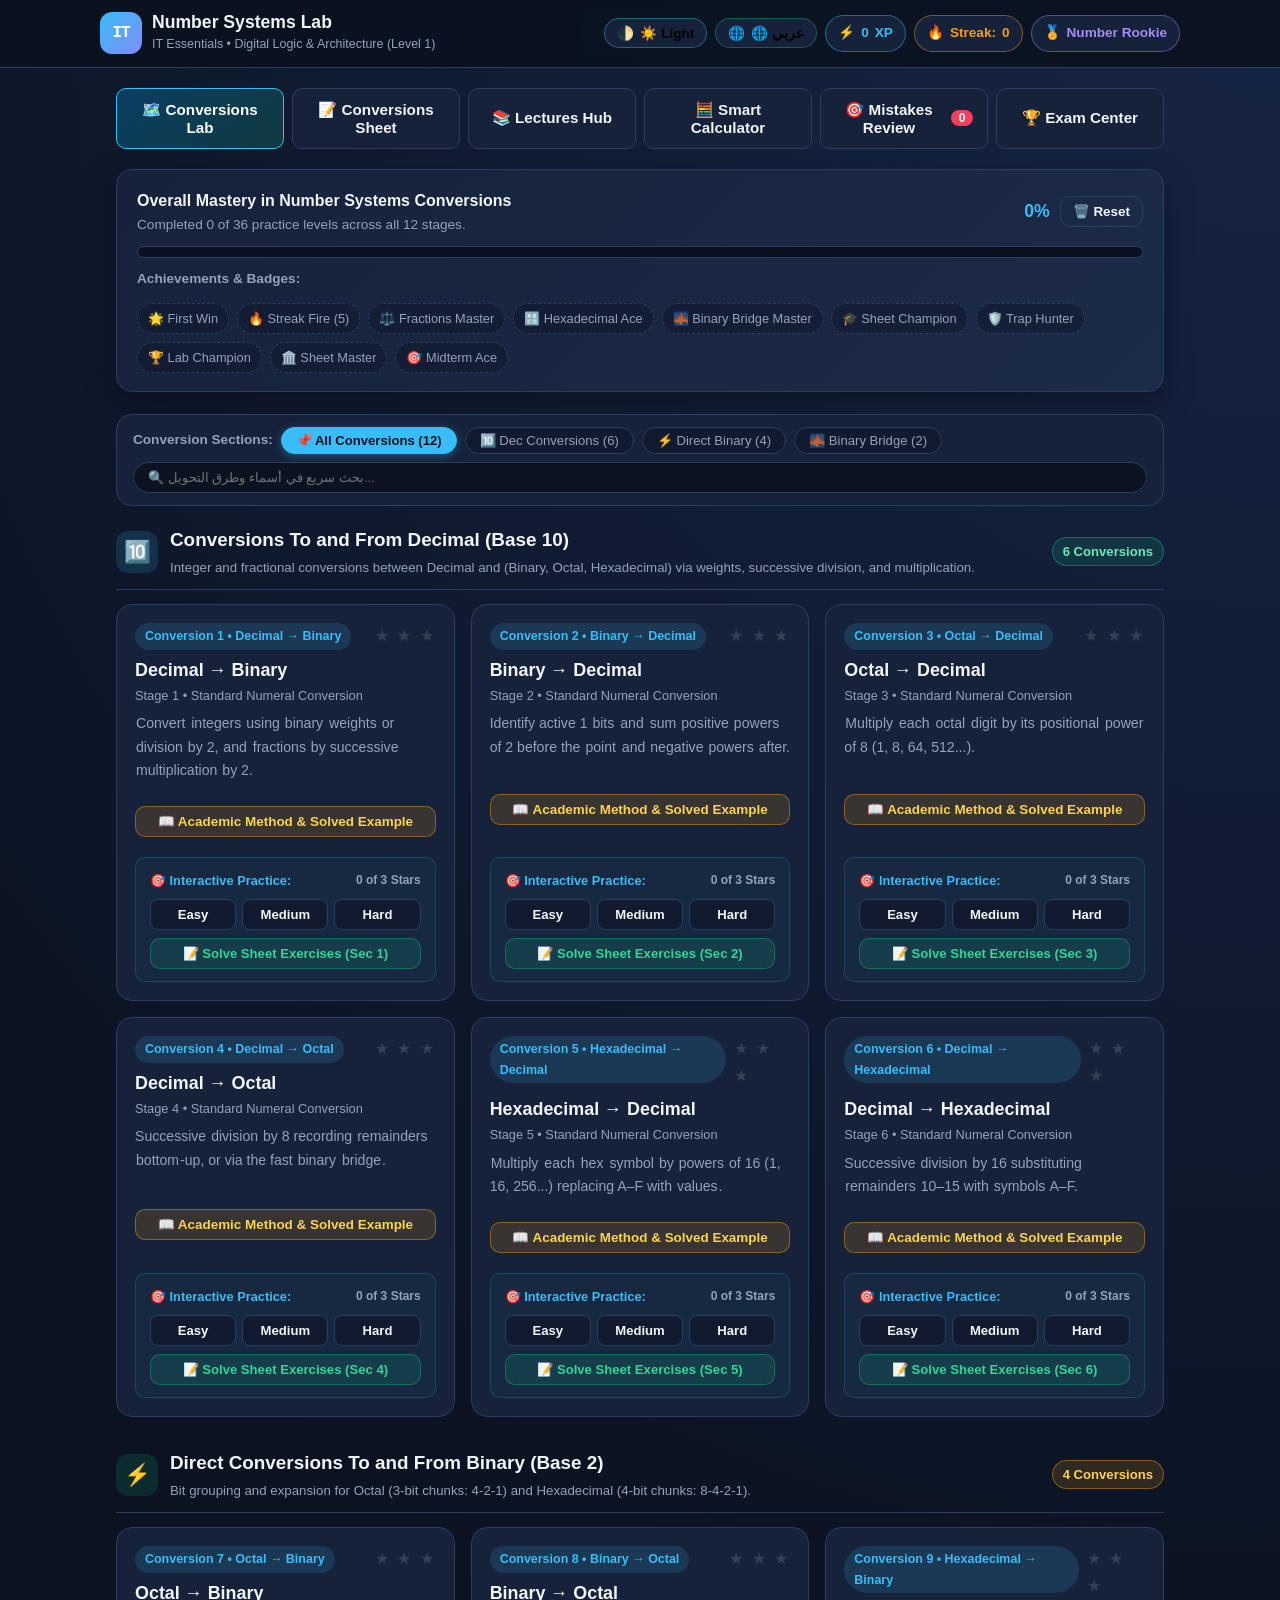
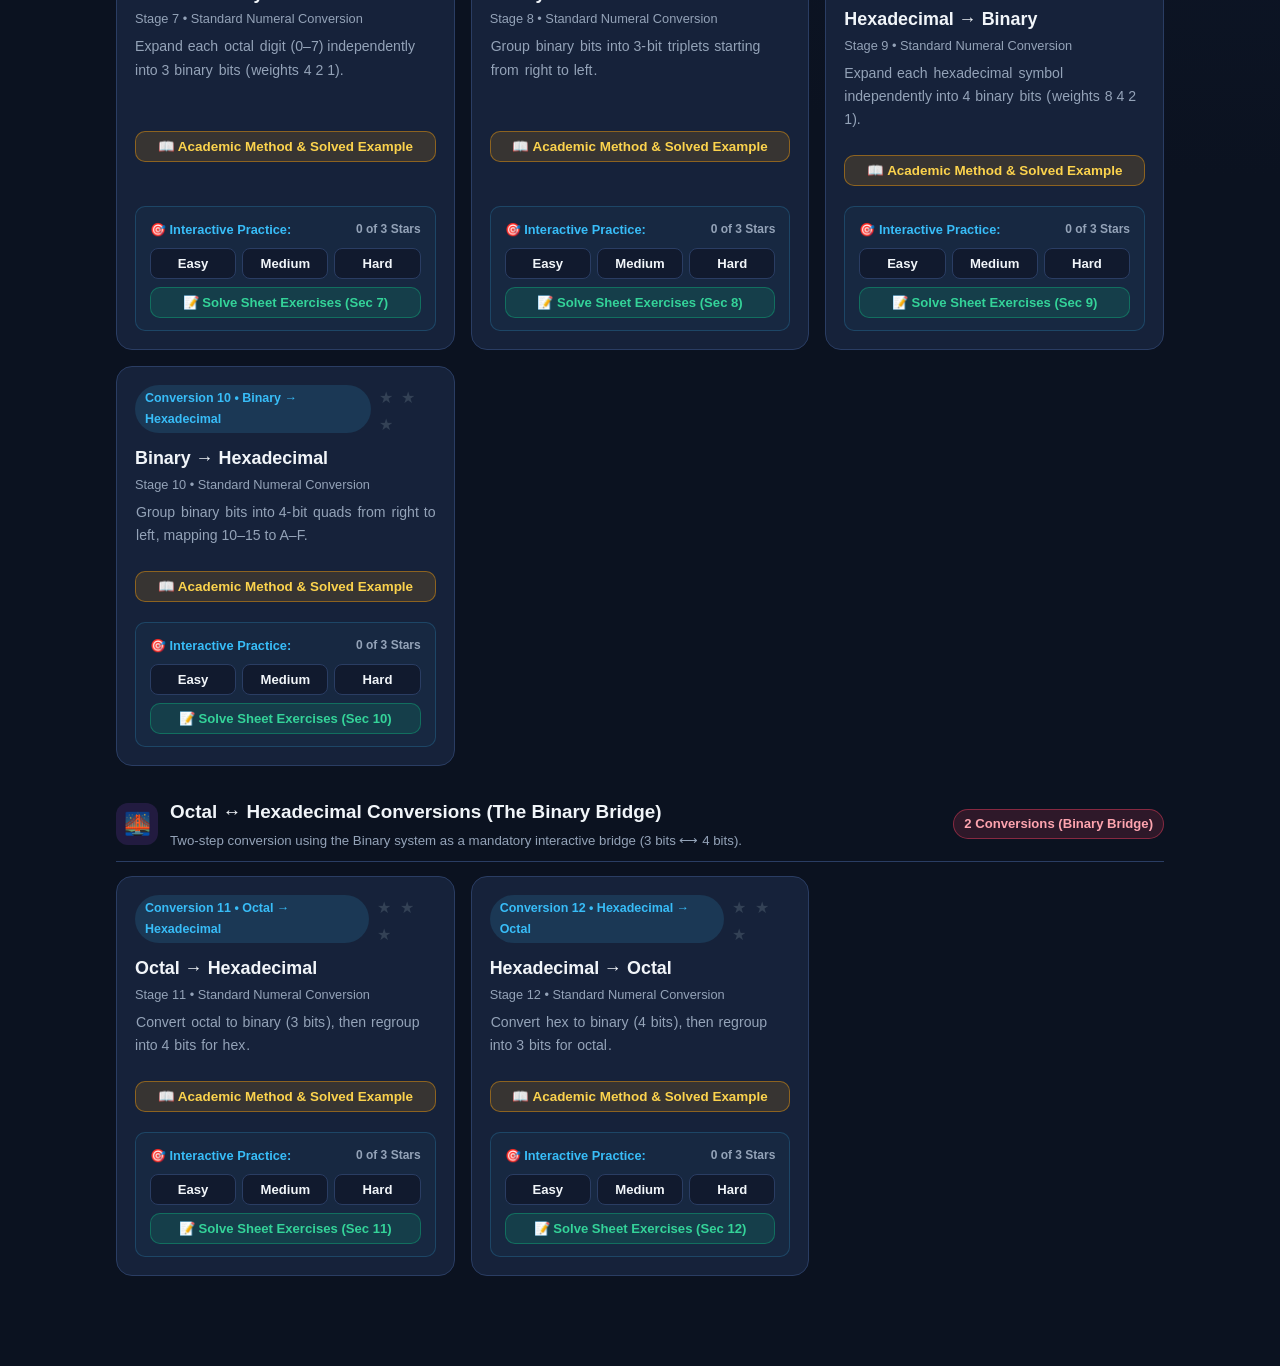
==== commit 30c31da1: "Update number systems game" ====
--- a/index.html
+++ b/index.html
@@ -240,6 +240,7 @@
     }
 
     /* Stage Grid */
+    #stageGrid { display: block; }
     .stage-grid {
       display: grid;
       grid-template-columns: repeat(auto-fill, minmax(300px, 1fr));
@@ -1252,6 +1253,493 @@
       .topbar-inner { justify-content: center; text-align: center; }
       .hud { justify-content: center; }
     }
+
+    /* ==========================================================================
+       THEME & BILINGUAL ENHANCEMENTS
+       ========================================================================== */
+    html[dir="ltr"] body {
+      font-family: -apple-system, BlinkMacSystemFont, 'Segoe UI', Roboto, Helvetica, Arial, sans-serif;
+      text-align: left;
+    }
+    html[dir="rtl"] body {
+      font-family: 'Segoe UI', Tahoma, 'Arial', sans-serif;
+      text-align: right;
+    }
+
+    /* Light Theme Palette */
+    body.light-theme {
+      --bg: #f8fafc;
+      --bg-soft: #f1f5f9;
+      --card: #ffffff;
+      --card-2: #f8fafc;
+      --border: #e2e8f0;
+      --border-strong: #cbd5e1;
+      --text: #0f172a;
+      --text-muted: #64748b;
+      --primary: #0284c7;
+      --primary-dark: #0369a1;
+      --accent: #059669;
+      --accent-soft: rgba(5, 150, 105, 0.1);
+      --warn: #d97706;
+      --warn-soft: rgba(217, 119, 6, 0.1);
+      --danger: #e11d48;
+      --danger-soft: rgba(225, 29, 72, 0.1);
+      --purple: #7c3aed;
+      --purple-soft: rgba(124, 58, 237, 0.1);
+      --shadow: 0 10px 25px rgba(15, 23, 42, 0.08);
+      background: radial-gradient(circle at top right, #e2e8f0 0%, #f8fafc 55%);
+      color: var(--text);
+    }
+
+    body.light-theme .topbar {
+      background: rgba(255, 255, 255, 0.92);
+      border-bottom-color: #e2e8f0;
+    }
+
+    body.light-theme .stat-pill {
+      background: #ffffff;
+      border-color: #cbd5e1;
+      color: #334155;
+      box-shadow: 0 1px 3px rgba(0,0,0,0.05);
+    }
+
+    body.light-theme .nav-btn {
+      background: #ffffff;
+      color: #334155;
+      border-color: #e2e8f0;
+    }
+    body.light-theme .nav-btn:hover {
+      background: #f1f5f9;
+      color: #0284c7;
+    }
+    body.light-theme .nav-btn.active {
+      background: #0284c7;
+      color: #ffffff;
+      border-color: #0284c7;
+    }
+
+    body.light-theme .sheet-banner,
+    body.light-theme .stage-card,
+    body.light-theme .lecture-card,
+    body.light-theme .sheet-sec-card,
+    body.light-theme .exam-card,
+    body.light-theme .modal-card,
+    body.light-theme .arena,
+    body.light-theme .calc-card,
+    body.light-theme .sheet-card {
+      background: #ffffff;
+      border-color: #e2e8f0;
+      box-shadow: 0 4px 16px rgba(15, 23, 42, 0.05);
+    }
+
+    body.light-theme .calc-screen {
+      background: #f8fafc;
+      border-color: #cbd5e1;
+      color: #0f172a;
+    }
+    body.light-theme .calc-input-val {
+      background: #ffffff;
+      border-color: #cbd5e1;
+      color: #0284c7;
+    }
+    body.light-theme .calc-key {
+      background: #ffffff;
+      border-color: #cbd5e1;
+      color: #0f172a;
+    }
+    body.light-theme .calc-key:hover {
+      background: #f1f5f9;
+      border-color: #0284c7;
+    }
+    body.light-theme select,
+    body.light-theme input {
+      background: #ffffff;
+      border-color: #cbd5e1;
+      color: #0f172a;
+    }
+    body.light-theme .guide-section {
+      background: #f8fafc;
+      border-color: #e2e8f0;
+    }
+    body.light-theme .guide-list li {
+      color: #334155;
+    }
+    body.light-theme .mono {
+      color: #0284c7;
+      background: rgba(2, 132, 199, 0.08);
+      padding: 1px 5px;
+      border-radius: 4px;
+    }
+    body.light-theme .step-card {
+      background: #f8fafc;
+      border-color: #e2e8f0;
+    }
+    body.light-theme .btn-outline {
+      border-color: #cbd5e1;
+      color: #334155;
+    }
+    body.light-theme .btn-outline:hover {
+      background: #f1f5f9;
+    }
+
+    /* Glossary Term & Popover Styling - Clean Look (No Underlines) */
+    .glossary-word, .vocab-term {
+      border-bottom: none !important;
+      text-decoration: none !important;
+      cursor: pointer;
+      position: relative;
+      transition: background 0.15s ease, color 0.15s ease;
+      color: inherit;
+      font-weight: inherit;
+      padding: 0 1px;
+    }
+    .glossary-word:hover, .vocab-term:hover {
+      background: rgba(56, 189, 248, 0.14);
+      border-radius: 4px;
+      color: var(--primary);
+    }
+
+    /* Floating Glossary Popover */
+    .glossary-popover {
+      position: fixed;
+      z-index: 10000;
+      max-width: 380px;
+      width: 92vw;
+      background: var(--card);
+      border: 1.5px solid var(--primary);
+      border-radius: 16px;
+      padding: 16px 18px;
+      box-shadow: 0 20px 45px rgba(0, 0, 0, 0.45), 0 0 20px rgba(56, 189, 248, 0.25);
+      backdrop-filter: blur(16px);
+      animation: popoverFadeIn 0.22s cubic-bezier(0.16, 1, 0.3, 1);
+      direction: rtl;
+      text-align: right;
+      color: var(--text);
+      display: none;
+    }
+    .glossary-popover.visible {
+      display: block;
+    }
+    @keyframes popoverFadeIn {
+      from { opacity: 0; transform: translateY(8px) scale(0.96); }
+      to { opacity: 1; transform: translateY(0) scale(1); }
+    }
+
+    .glossary-popover-header {
+      display: flex;
+      align-items: center;
+      justify-content: space-between;
+      margin-bottom: 10px;
+      padding-bottom: 8px;
+      border-bottom: 1px solid var(--border);
+      gap: 8px;
+    }
+
+    .glossary-popover-term {
+      font-size: 1.18rem;
+      font-weight: 800;
+      color: var(--primary);
+      display: flex;
+      align-items: center;
+      gap: 8px;
+      font-family: 'Consolas', monospace;
+      direction: ltr;
+    }
+
+    .glossary-speak-btn {
+      background: rgba(56, 189, 248, 0.15);
+      border: 1px solid var(--primary);
+      color: var(--primary);
+      width: 30px;
+      height: 30px;
+      border-radius: 50%;
+      display: inline-grid;
+      place-items: center;
+      cursor: pointer;
+      font-size: 14px;
+      transition: all 0.2s;
+    }
+    .glossary-speak-btn:hover {
+      background: var(--primary);
+      color: #fff;
+      transform: scale(1.1);
+    }
+
+    .glossary-popover-close {
+      background: transparent;
+      border: none;
+      color: var(--text-muted);
+      cursor: pointer;
+      font-size: 20px;
+      padding: 0 4px;
+      line-height: 1;
+    }
+    .glossary-popover-close:hover {
+      color: var(--danger);
+    }
+
+    .glossary-popover-ar {
+      font-size: 1.15rem;
+      font-weight: 800;
+      color: var(--accent);
+      margin-bottom: 6px;
+    }
+
+    .glossary-popover-type {
+      display: inline-block;
+      font-size: 0.76rem;
+      background: rgba(167, 139, 250, 0.15);
+      color: var(--purple);
+      border: 1px solid rgba(167, 139, 250, 0.35);
+      border-radius: 999px;
+      padding: 2px 10px;
+      margin-bottom: 8px;
+    }
+
+    .glossary-popover-def {
+      font-size: 0.88rem;
+      line-height: 1.6;
+      color: var(--text);
+      margin-bottom: 10px;
+    }
+
+    .glossary-popover-example {
+      background: rgba(0, 0, 0, 0.22);
+      border-right: 3px solid var(--warn);
+      padding: 7px 12px;
+      border-radius: 6px;
+      font-size: 0.84rem;
+      color: var(--warn);
+      direction: ltr;
+      text-align: left;
+      font-family: 'Consolas', monospace;
+    }
+    body.light-theme .glossary-popover-example {
+      background: rgba(245, 158, 11, 0.08);
+    }
+
+    /* Fast Search inside Popover */
+    .glossary-popover-search {
+      margin-top: 10px;
+      padding-top: 8px;
+      border-top: 1px solid var(--border);
+      display: flex;
+      gap: 6px;
+    }
+    .glossary-popover-search input {
+      flex: 1;
+      padding: 6px 10px;
+      font-size: 0.8rem;
+      border-radius: 8px;
+    }
+
+    .glossary-tip-badge {
+      display: inline-flex;
+      align-items: center;
+      gap: 6px;
+      background: rgba(56, 189, 248, 0.12);
+      border: 1px solid rgba(56, 189, 248, 0.35);
+      border-radius: 8px;
+      padding: 6px 12px;
+      font-size: 0.82rem;
+      color: var(--primary);
+      margin-bottom: 12px;
+    }
+
+  
+    /* --- Enhanced Lectures 1, 2, 4 Styling --- */
+    .lecture-subnav {
+      display: flex;
+      gap: 8px;
+      margin-bottom: 20px;
+      overflow-x: auto;
+      padding-bottom: 6px;
+      border-bottom: 1px solid var(--border);
+    }
+    .subnav-btn {
+      background: var(--card);
+      border: 1px solid var(--border);
+      border-radius: 8px;
+      padding: 8px 16px;
+      font-size: 0.88rem;
+      font-weight: 700;
+      color: var(--text-muted);
+      cursor: pointer;
+      white-space: nowrap;
+      transition: all 0.2s ease;
+    }
+    .subnav-btn:hover {
+      border-color: var(--primary);
+      color: var(--text);
+    }
+    .subnav-btn.active {
+      background: rgba(56, 189, 248, 0.15);
+      border-color: var(--primary);
+      color: var(--primary);
+    }
+    .lec-tab-panel {
+      animation: fadeIn 0.25s ease;
+    }
+    .guide-card {
+      background: var(--card);
+      border: 1px solid var(--border);
+      border-radius: 14px;
+      padding: 20px;
+      margin-bottom: 18px;
+      transition: border-color 0.2s ease;
+    }
+    .guide-card:hover {
+      border-color: rgba(56, 189, 248, 0.4);
+    }
+    .guide-card-header {
+      display: flex;
+      align-items: center;
+      gap: 12px;
+      margin-bottom: 14px;
+      border-bottom: 1px solid var(--border);
+      padding-bottom: 12px;
+    }
+    .guide-card-icon {
+      font-size: 1.8rem;
+      background: rgba(56, 189, 248, 0.12);
+      width: 48px;
+      height: 48px;
+      display: flex;
+      align-items: center;
+      justify-content: center;
+      border-radius: 10px;
+    }
+    .builder-card {
+      background: var(--card);
+      border: 1px solid var(--border);
+      border-radius: 14px;
+      padding: 22px;
+      margin-bottom: 20px;
+    }
+    .builder-grid {
+      display: grid;
+      grid-template-columns: 1fr 1fr;
+      gap: 20px;
+      margin-top: 16px;
+    }
+    @media (max-width: 850px) {
+      .builder-grid {
+        grid-template-columns: 1fr;
+      }
+    }
+    .builder-group {
+      margin-bottom: 16px;
+    }
+    .builder-group label {
+      display: block;
+      font-size: 0.9rem;
+      margin-bottom: 6px;
+      color: var(--text);
+    }
+    .form-control {
+      width: 100%;
+      background: var(--surface);
+      border: 1px solid var(--border);
+      border-radius: 8px;
+      padding: 10px 12px;
+      color: var(--text);
+      font-size: 0.88rem;
+      outline: none;
+      transition: border-color 0.2s;
+    }
+    .form-control:focus {
+      border-color: var(--primary);
+    }
+    .builder-results {
+      background: var(--surface);
+      border: 1px solid var(--border);
+      border-radius: 12px;
+      padding: 18px;
+    }
+    .score-meter {
+      height: 10px;
+      background: rgba(255,255,255,0.08);
+      border-radius: 6px;
+      overflow: hidden;
+      margin-top: 6px;
+      margin-bottom: 12px;
+    }
+    .score-meter-fill {
+      height: 100%;
+      border-radius: 6px;
+      transition: width 0.4s ease, background 0.4s ease;
+    }
+    .question-item-card {
+      background: var(--card);
+      border: 1px solid var(--border);
+      border-radius: 12px;
+      padding: 18px;
+      margin-bottom: 14px;
+      transition: border-color 0.2s ease;
+    }
+    .question-item-card:hover {
+      border-color: rgba(56, 189, 248, 0.35);
+    }
+    .q-opt-grid {
+      display: grid;
+      grid-template-columns: 1fr;
+      gap: 8px;
+      margin-top: 12px;
+    }
+    .q-opt-btn {
+      text-align: inherit;
+      background: var(--surface);
+      border: 1px solid var(--border);
+      border-radius: 8px;
+      padding: 10px 14px;
+      font-size: 0.88rem;
+      color: var(--text);
+      cursor: pointer;
+      display: flex;
+      align-items: center;
+      gap: 10px;
+      transition: all 0.15s ease;
+      width: 100%;
+    }
+    .q-opt-btn:hover {
+      background: rgba(56, 189, 248, 0.1);
+      border-color: var(--primary);
+    }
+    .q-opt-btn.opt-correct {
+      background: rgba(16, 185, 129, 0.2) !important;
+      border-color: #10b981 !important;
+      color: #10b981 !important;
+      font-weight: 700;
+    }
+    .q-opt-btn.opt-wrong {
+      background: rgba(239, 68, 68, 0.2) !important;
+      border-color: #ef4444 !important;
+      color: #ef4444 !important;
+    }
+    .trace-table {
+      width: 100%;
+      border-collapse: collapse;
+      margin-top: 12px;
+      font-size: 0.86rem;
+    }
+    .trace-table th, .trace-table td {
+      border: 1px solid var(--border);
+      padding: 8px 12px;
+      text-align: inherit;
+    }
+    .trace-table th {
+      background: rgba(56, 189, 248, 0.12);
+      color: var(--primary);
+    }
+    .flowchart-diagram-box {
+      background: var(--surface);
+      border: 1px solid var(--border);
+      border-radius: 12px;
+      padding: 16px;
+      text-align: center;
+      margin-bottom: 14px;
+    }
+
   </style>
 </head>
 <body>
@@ -1261,14 +1749,20 @@
       <div class="brand" id="btnHomeLogo" title="العودة لفهرس المحاضرات" style="cursor:pointer;" onclick="showView('lectures')">
         <div class="brand-icon" style="background:linear-gradient(135deg, #38bdf8, #818cf8);">IT</div>
         <div>
-          <h1 style="font-size:1.1rem;font-weight:800;">منصة مقرر أساسيات تكنولوجيا المعلومات (IT Essentials)</h1>
-          <small style="color:var(--text-muted);">المنصة الأكاديمية الشاملة • تكنولوجيا المعلومات والحاسب (2026/2027)</small>
+          <h1 id="brandTitle" style="font-size:1.1rem;font-weight:800;">IT Essentials Course Platform (Number Systems & Architecture)</h1>
+          <small id="brandSubtitle" style="color:var(--text-muted);">Academic Computing & Digital Fundamentals (2026/2027)</small>
         </div>
       </div>
       <div class="hud">
-        <div class="stat-pill xp">⚡ <span id="hudXp">0</span> نقطة</div>
-        <div class="stat-pill streak">🔥 سلسلة: <span id="hudStreak">0</span></div>
-        <div class="stat-pill rank">🏅 <span id="hudRank">مبتدئ الأرقام</span></div>
+        <button class="stat-pill" id="btnThemeToggle" onclick="toggleTheme()" title="Toggle Light / Dark Mode" style="cursor:pointer;border-color:rgba(56,189,248,0.4);">
+          🌓 <span id="themeToggleText">Light Mode</span>
+        </button>
+        <button class="stat-pill" id="btnLangToggle" onclick="toggleLanguage()" title="Switch Language / تبديل اللغة" style="cursor:pointer;border-color:rgba(16,185,129,0.4);">
+          🌐 <span id="langToggleText">عربي</span>
+        </button>
+        <div class="stat-pill xp">⚡ <span id="hudXp">0</span> <span id="hudXpUnit">pts</span></div>
+        <div class="stat-pill streak">🔥 <span id="hudStreakLabel">Streak:</span> <span id="hudStreak">0</span></div>
+        <div class="stat-pill rank">🏅 <span id="hudRank">Number Rookie</span></div>
       </div>
     </div>
   </header>
@@ -1276,18 +1770,18 @@
   <main class="container">
     <!-- Navigation -->
     <nav class="nav-tabs" id="mainNav">
-      <button class="nav-btn active" data-view="lectures">📚 دليل المحاضرات (Lectures)</button>
-      <button class="nav-btn" data-view="stages">🗺️ المحاضرة 3: التحويلات الـ 12</button>
-      <button class="nav-btn" data-view="sheet">📝 شيت المحاضرة 3 (Tutorial 3)</button>
-      <button class="nav-btn" data-view="calc">🧮 حاسبة التحويلات بالخطوات</button>
-      <button class="nav-btn" data-view="mistakes">🎯 مراجعة أخطائي <span class="badge-count" id="mistakeCountBadge">0</span></button>
-      <button class="nav-btn" data-view="exam">🏆 مركز الاختبارات والتقييم</button>
+      <button class="nav-btn active" data-view="stages" id="navTabStages">🗺️ مختبر التحويلات الـ 12</button>
+      <button class="nav-btn" data-view="sheet" id="navTabSheet">📝 شيت التحويلات (Tutorial 3)</button>
+      <button class="nav-btn" data-view="lectures" id="navTabLectures">📚 دليل المحاضرات</button>
+      <button class="nav-btn" data-view="calc" id="navTabCalc">🧮 حاسبة التحويلات</button>
+      <button class="nav-btn" data-view="mistakes" id="navTabMistakes">🎯 مراجعة الأخطاء <span class="badge-count" id="mistakeCountBadge">0</span></button>
+      <button class="nav-btn" data-view="exam" id="navTabExam">🏆 مركز الامتحانات</button>
     </nav>
 
     <!-- View 1: Stages Dashboard -->
     
     <!-- View 0: Lectures & Course Syllabus Dashboard -->
-    <section id="viewLectures">
+    <section id="viewLectures" class="hidden">
       <div class="sheet-banner" style="background: linear-gradient(135deg, rgba(56, 189, 248, 0.15) 0%, rgba(245, 158, 11, 0.12) 100%); border-color: rgba(56, 189, 248, 0.35);">
         <div style="font-size:2.8rem;margin-bottom:8px;">🏛️</div>
         <h2 style="font-size:1.65rem;margin-bottom:8px;">المنصة الأكاديمية لمقرر تكنولوجيا المعلومات</h2>
@@ -1296,9 +1790,9 @@
           أهلاً بك في المنصة الأكاديمية الشاملة لمقرر تكنولوجيا المعلومات. تم تقسيم المنصة إلى <strong>محاضرات دراسية معيارية</strong>، وتُعد <strong>المحاضرة الثالثة (الأنظمة العددية وشيت Tutorial 3)</strong> هي النواة النشطة التفاعلية بالكامل المزودة بجميع التحويلات الـ 12 وحلول الشيت النموذجية والاختبارات التفاعلية.
         </p>
         <div style="display:flex;justify-content:center;gap:10px;flex-wrap:wrap;">
-          <button class="btn btn-primary" onclick="showView('stages')">🚀 الانتقال لمختبر المحاضرة 3 (الأنظمة العددية)</button>
-          <button class="btn btn-outline" onclick="showView('sheet')">📝 شيت المحاضرة 3 (Tutorial 3)</button>
-          <button class="btn btn-warn" onclick="showView('calc')">🧮 حاسبة التحويلات وخطوات الحل</button>
+          <button class="btn btn-primary" onclick="document.getElementById('lectureGrid').scrollIntoView({behavior:'smooth'})">📚 استعراض محاضرات المقرر (1 إلى 4)</button>
+          <button class="btn btn-warn" onclick="showView('calc')">🧮 حاسبة التحويلات الذكية</button>
+          <button class="btn btn-outline" onclick="showView('exam')">🏆 مركز الامتحانات الأكاديمي</button>
         </div>
       </div>
 
@@ -1311,6 +1805,317 @@
       </div>
     </section>
 
+    
+    <!-- View: Lecture 1 (Intro to IT & Computer Systems) -->
+    <section id="viewLec1" class="hidden">
+      <div class="sheet-banner" style="background: linear-gradient(135deg, rgba(56, 189, 248, 0.16) 0%, rgba(99, 102, 241, 0.14) 100%); border-color: rgba(56, 189, 248, 0.4);">
+        <div style="display:flex;justify-content:center;gap:10px;flex-wrap:wrap;margin-bottom:12px;">
+          <button class="btn btn-outline btn-sm" onclick="showView('lectures')" style="border-color:var(--primary);color:var(--primary);">⬅️ العودة لفهرس المحاضرات (Lectures Hub)</button>
+        </div>
+        <div class="sheet-uni-tag" id="lec1BadgeTag">💻 المحاضرة 1 • أساسيات تكنولوجيا المعلومات وعمارة الحاسوب</div>
+        <h2 style="font-size:1.6rem;color:var(--text);margin-bottom:6px;" id="lec1TitleHead">المحاضرة 1: مدخل تكنولوجيا المعلومات ومكونات الحاسوب</h2>
+        <div style="font-size:0.95rem;color:var(--primary);font-weight:700;margin-bottom:10px;" id="lec1SubTitleHead">Introduction to Information Technology & Computer Systems (Tutorial 1)</div>
+        <p style="color:var(--text-muted);max-width:760px;margin:0 auto 16px;font-size:0.93rem;line-height:1.6;" id="lec1BannerDesc">
+          الشرح التفاعلي الشامل لمدخل تكنولوجيا المعلومات، الأركان الأربعة لأي نظام حاسوبي (Hardware, Software, Data, User)، دورة المعالجة (IPOS)، تفاصيل المعالج (CPU Cores & GHz)، كروت الشاشة والذكاء الاصطناعي (GPU)، سرعات الذاكرة (RAM)، المقارنة بين SSD و HDD، ومواصفات الحاسوب المثالية لطالب البرمجة، مع حلول شيت التوتوريال الـ 50 سؤالاً والأسئلة المقالية النموذجية.
+        </p>
+        <div style="display:flex;justify-content:center;gap:10px;flex-wrap:wrap;">
+          <button class="btn btn-primary" onclick="setLec1SubTab('guide')">📖 الشرح والدراسة التفاعلية</button>
+          <button class="btn btn-accent" onclick="setLec1SubTab('sheet')">📝 شيت التوتوريال (50 MCQs + مقالي)</button>
+          <button class="btn btn-warn" onclick="setLec1SubTab('builder')">🛠️ محاكي تجميع الحاسوب وتقييم المواصفات</button>
+          <button class="btn btn-outline" onclick="startLecPractice('lec1', 'all')">🚀 بدء اختبار المحاضرة 1 في الآرينا</button>
+        </div>
+      </div>
+
+      <!-- Sub Navigation Tabs for Lecture 1 -->
+      <div class="lecture-subnav">
+        <button class="subnav-btn active" id="subnavLec1Guide" onclick="setLec1SubTab('guide')">📖 الشرح والمفاهيم الأساسية</button>
+        <button class="subnav-btn" id="subnavLec1Sheet" onclick="setLec1SubTab('sheet')">📝 شيت التوتوريال والأسئلة (50 سؤالاً)</button>
+        <button class="subnav-btn" id="subnavLec1Written" onclick="setLec1SubTab('written')">✍️ الأسئلة المقالية ومهمة الذكاء الاصطناعي</button>
+        <button class="subnav-btn" id="subnavLec1Builder" onclick="setLec1SubTab('builder')">🛠️ محاكي مواصفات الحاسوب الذكي</button>
+      </div>
+
+      <!-- Tip Badge for Translation -->
+      <div class="glossary-tip-badge" style="margin-bottom:18px;">
+        <span>💡 تلميح تفاعلي: يمكنك النقر على أي كلمة أو جملة كاملة (أو تظليل أي نص بالماوس) للاستماع لنطقها بالإنجليزية 🔊 وعرض ترجمتها الأكاديمية الفورية بالعربية!</span>
+      </div>
+
+      <!-- Tab 1: Theory Guide Container -->
+      <div id="lec1GuideContent" class="lec-tab-panel"></div>
+
+      <!-- Tab 2: Interactive Sheet Questions -->
+      <div id="lec1SheetContent" class="lec-tab-panel hidden">
+        <div style="display:flex;justify-content:space-between;align-items:center;flex-wrap:wrap;gap:10px;margin-bottom:16px;">
+          <div>
+            <h3 style="font-size:1.15rem;color:var(--text);font-weight:800;" id="lec1SheetHeader">بنك أسئلة شيت المحاضرة 1 (Tutorial 1: 50 Multiple-Choice Questions)</h3>
+            <p style="font-size:0.85rem;color:var(--text-muted);" id="lec1SheetSub">اختر الإجابة الصحيحة لتحصل على تصحيح فوري، شرح علمي مفصل، ونقاط خبرة XP:</p>
+          </div>
+          <div style="display:flex;gap:8px;flex-wrap:wrap;">
+            <button class="btn btn-accent btn-sm" onclick="startLecPractice('lec1', 'all')">🚀 حل في وضع التحدي التفاعلي (Arena)</button>
+            <button class="btn btn-outline btn-sm" onclick="startLecPractice('lec1', 'random10')">🎲 10 أسئلة عشوائية</button>
+          </div>
+        </div>
+        <div id="lec1QuestionsList" class="questions-container"></div>
+      </div>
+
+      <!-- Tab 3: Written Questions & AI Student Task -->
+      <div id="lec1WrittenContent" class="lec-tab-panel hidden">
+        <div id="lec1WrittenList" class="written-container"></div>
+      </div>
+
+      <!-- Tab 4: Interactive PC Spec Evaluator Tool -->
+      <div id="lec1BuilderContent" class="lec-tab-panel hidden">
+        <div class="builder-card">
+          <div style="display:flex;align-items:center;gap:10px;margin-bottom:12px;">
+            <div style="font-size:2rem;">💻</div>
+            <div>
+              <h3 style="font-size:1.25rem;font-weight:800;color:var(--primary);" id="builderTitle">أداة تقييم مواصفات الحاسوب التفاعلية لطالب البرمجة (PC Spec Evaluator)</h3>
+              <p style="font-size:0.86rem;color:var(--text-muted);" id="builderSub">اختر مواصفات المكونات بناءً على معايير المحاضرة 1، وشاهد تقييم ملاءمتها للأعمال البرمجية والأنظمة الافتراضية والذكاء الاصطناعي لحظياً:</p>
+            </div>
+          </div>
+          
+          <div class="builder-grid">
+            <!-- Left Controls -->
+            <div class="builder-controls">
+              <div class="builder-group">
+                <label><strong>1. المعالج المركزي (CPU):</strong></label>
+                <select id="builderCpu" class="form-control" onchange="updatePcEvaluator()">
+                  <option value="dual_2ghz">Dual-Core (2 Cores @ 2.0 GHz) - ضعيف جداً</option>
+                  <option value="quad_3ghz">Quad-Core (4 Cores / 8 Threads @ 3.0 GHz) - اقتصادي</option>
+                  <option value="hexa_35ghz" selected>Modern Multi-Core (6 Cores / 12 Threads @ 3.5 GHz) - موصى به بالمحاضرة ⭐</option>
+                  <option value="octa_45ghz">High-End Multi-Core (8 Cores / 16 Threads @ 4.5 GHz) - احترافي</option>
+                </select>
+              </div>
+
+              <div class="builder-group">
+                <label><strong>2. ذاكرة الوصول العشوائي (RAM):</strong></label>
+                <select id="builderRam" class="form-control" onchange="updatePcEvaluator()">
+                  <option value="4">4 GB RAM (غير مناسب لبيئات التطوير الحديثة)</option>
+                  <option value="8">8 GB RAM (حد أدنى مقبول للتصفح فقط)</option>
+                  <option value="16" selected>16 GB RAM (الموصى به بالمحاضرة لطالب IT ⭐)</option>
+                  <option value="32">32 GB RAM (ممتاز للآلات الافتراضية المتعددة VMs)</option>
+                </select>
+              </div>
+
+              <div class="builder-group">
+                <label><strong>3. وحدة التخزين الدائم (Storage):</strong></label>
+                <select id="builderStorage" class="form-control" onchange="updatePcEvaluator()">
+                  <option value="hdd_1tb">1 TB HDD ميكانيكي (بطيء في الإقلاع وفتح البرامج)</option>
+                  <option value="ssd_256">256 GB NVMe SSD (سريع ولكن سعة ضيقة)</option>
+                  <option value="ssd_512" selected>512 GB - 1 TB Fast NVMe SSD (موصى به بالمحاضرة ⭐)</option>
+                  <option value="hybrid">512 GB SSD (للنظام) + 2 TB HDD (أرشيف وتخزين ضخم)</option>
+                </select>
+              </div>
+
+              <div class="builder-group">
+                <label><strong>4. معالج الرسوميات (GPU):</strong></label>
+                <select id="builderGpu" class="form-control" onchange="updatePcEvaluator()">
+                  <option value="integrated" selected>كارت مدمج (Integrated GPU) - كافٍ جداً لأغلب مهام البرمجة والجامعة</option>
+                  <option value="dedicated_4gb">كارت منفصل اقتصادي (Dedicated 4GB VRAM) - جيد للتصميم الخفيف</option>
+                  <option value="dedicated_8gb">كارت منفصل قوي (Dedicated 8GB+ VRAM RTX) - ضروري للذكاء الاصطناعي و 3D والريندر</option>
+                </select>
+              </div>
+            </div>
+
+            <!-- Right Evaluation Scorecard -->
+            <div class="builder-results" id="builderResultsBox"></div>
+          </div>
+        </div>
+      </div>
+    </section>
+  
+
+    <!-- View: Lecture 2 (Operating Systems & Software) -->
+    <section id="viewLec2" class="hidden">
+      <div class="sheet-banner" style="background: linear-gradient(135deg, rgba(16, 185, 129, 0.16) 0%, rgba(56, 189, 248, 0.14) 100%); border-color: rgba(16, 185, 129, 0.4);">
+        <div style="display:flex;justify-content:center;gap:10px;flex-wrap:wrap;margin-bottom:12px;">
+          <button class="btn btn-outline btn-sm" onclick="showView('lectures')" style="border-color:var(--primary);color:var(--primary);">⬅️ العودة لفهرس المحاضرات (Lectures Hub)</button>
+        </div>
+        <div class="sheet-uni-tag" id="lec2BadgeTag">🖥️ المحاضرة 2 • أنظمة التشغيل وهندسة البرمجيات</div>
+        <h2 style="font-size:1.6rem;color:var(--text);margin-bottom:6px;" id="lec2TitleHead">المحاضرة 2: أنظمة التشغيل والبرمجيات</h2>
+        <div style="font-size:0.95rem;color:var(--accent);font-weight:700;margin-bottom:10px;" id="lec2SubTitleHead">Operating Systems & Software (Tutorial 2)</div>
+        <p style="color:var(--text-muted);max-width:760px;margin:0 auto 16px;font-size:0.93rem;line-height:1.6;" id="lec2BannerDesc">
+          دليل أكاديمي تفاعلي شامل لشرح مفهوم البرمجيات، العلاقة بين العتاد والبرمجيات، برمجيات النظام مقابل البرمجيات التطبيقية، الوظائف السبع لنظام التشغيل (جدولة المعالج، إدارة الذاكرة والذاكرة الافتراضية، إدارة الملفات ونظم الملفات، إدارة الأجهزة وبرامج التعريف، الأمان، الواجهات GUI و CLI، والشبكات)، أنواع أنظمة التشغيل، المترجمات الثلاثة (Compiler, Interpreter, Assembler)، وبرمجيات الصيانة والنسخ الاحتياطي والضغط، مع حلول الـ 50 سؤالاً لشيت التوتوريال والأسئلة المقالية النموذجية.
+        </p>
+        <div style="display:flex;justify-content:center;gap:10px;flex-wrap:wrap;">
+          <button class="btn btn-primary" onclick="setLec2SubTab('guide')">📖 الشرح والدراسة التفاعلية</button>
+          <button class="btn btn-accent" onclick="setLec2SubTab('sheet')">📝 شيت التوتوريال (50 MCQs + مقالي)</button>
+          <button class="btn btn-warn" onclick="setLec2SubTab('sim')">⚙️ محاكي المترجمات وجدولة المعالج</button>
+          <button class="btn btn-outline" onclick="startLecPractice('lec2', 'all')">🚀 بدء اختبار المحاضرة 2 في الآرينا</button>
+        </div>
+      </div>
+
+      <!-- Sub Navigation Tabs for Lecture 2 -->
+      <div class="lecture-subnav">
+        <button class="subnav-btn active" id="subnavLec2Guide" onclick="setLec2SubTab('guide')">📖 الشرح والمفاهيم الأساسية</button>
+        <button class="subnav-btn" id="subnavLec2Sheet" onclick="setLec2SubTab('sheet')">📝 شيت التوتوريال والأسئلة (50 سؤالاً)</button>
+        <button class="subnav-btn" id="subnavLec2Written" onclick="setLec2SubTab('written')">✍️ الأسئلة المقالية النموذجية</button>
+        <button class="subnav-btn" id="subnavLec2Sim" onclick="setLec2SubTab('sim')">⚙️ محاكي المترجمات وجدولة المعالج</button>
+      </div>
+
+      <!-- Tip Badge for Translation -->
+      <div class="glossary-tip-badge" style="margin-bottom:18px;">
+        <span>💡 تلميح تفاعلي: يمكنك النقر على أي كلمة أو جملة كاملة (أو تظليل أي نص بالماوس) للاستماع لنطقها بالإنجليزية 🔊 وعرض ترجمتها الأكاديمية الفورية بالعربية!</span>
+      </div>
+
+      <!-- Tab 1: Theory Guide Container -->
+      <div id="lec2GuideContent" class="lec-tab-panel"></div>
+
+      <!-- Tab 2: Interactive Sheet Questions -->
+      <div id="lec2SheetContent" class="lec-tab-panel hidden">
+        <div style="display:flex;justify-content:space-between;align-items:center;flex-wrap:wrap;gap:10px;margin-bottom:16px;">
+          <div>
+            <h3 style="font-size:1.15rem;color:var(--text);font-weight:800;" id="lec2SheetHeader">بنك أسئلة شيت المحاضرة 2 (Tutorial 2: 50 Multiple-Choice Questions)</h3>
+            <p style="font-size:0.85rem;color:var(--text-muted);" id="lec2SheetSub">اختر الإجابة الصحيحة لتحصل على تصحيح فوري، شرح علمي مفصل، ونقاط خبرة XP:</p>
+          </div>
+          <div style="display:flex;gap:8px;flex-wrap:wrap;">
+            <button class="btn btn-accent btn-sm" onclick="startLecPractice('lec2', 'all')">🚀 حل في وضع التحدي التفاعلي (Arena)</button>
+            <button class="btn btn-outline btn-sm" onclick="startLecPractice('lec2', 'random10')">🎲 10 أسئلة عشوائية</button>
+          </div>
+        </div>
+        <div id="lec2QuestionsList" class="questions-container"></div>
+      </div>
+
+      <!-- Tab 3: Written Questions -->
+      <div id="lec2WrittenContent" class="lec-tab-panel hidden">
+        <div id="lec2WrittenList" class="written-container"></div>
+      </div>
+
+      <!-- Tab 4: Interactive OS & Translators Simulator -->
+      <div id="lec2SimContent" class="lec-tab-panel hidden">
+        <div class="builder-card">
+          <div style="display:flex;align-items:center;gap:10px;margin-bottom:12px;">
+            <div style="font-size:2rem;">⚙️</div>
+            <div>
+              <h3 style="font-size:1.25rem;font-weight:800;color:var(--primary);" id="simTitle">محاكي مترجمات لغات البرمجة وجدولة المهام (Translators & OS Simulator)</h3>
+              <p style="font-size:0.86rem;color:var(--text-muted);" id="simSub">شاهد عملياً الفروق الجوهرية بين المترجم (Compiler) والمفسر (Interpreter) والمجمع (Assembler)، وكيف يدير المعالج العمليات المتعددة في الذاكرة:</p>
+            </div>
+          </div>
+
+          <div style="display:grid;grid-template-columns:repeat(auto-fit, minmax(280px, 1fr));gap:16px;">
+            <!-- Simulator Box 1: Translators in Action -->
+            <div style="background:var(--card);border:1px solid var(--border);border-radius:12px;padding:16px;">
+              <h4 style="color:var(--primary);margin-bottom:10px;font-size:1.05rem;">1. تجربة المترجمات (Translators Pipeline):</h4>
+              <div style="margin-bottom:10px;">
+                <label style="font-size:0.85rem;color:var(--text-muted);display:block;margin-bottom:4px;">اختر نوع المترجم للتجربة:</label>
+                <div style="display:flex;gap:6px;flex-wrap:wrap;">
+                  <button class="btn btn-outline btn-xs" id="btnSimCompiler" onclick="runSimTranslator('compiler')">Compiler (C++/Java)</button>
+                  <button class="btn btn-outline btn-xs" id="btnSimInterpreter" onclick="runSimTranslator('interpreter')">Interpreter (Python)</button>
+                  <button class="btn btn-outline btn-xs" id="btnSimAssembler" onclick="runSimTranslator('assembler')">Assembler (Assembly)</button>
+                </div>
+              </div>
+              <div id="translatorSimOutput" style="background:var(--surface);border:1px solid var(--border);border-radius:8px;padding:12px;font-size:0.85rem;min-height:160px;font-family:monospace;line-height:1.6;">
+                اضغط على أي مترجم لمشاهدة دورة الترجمة وسرعة التنفيذ والملفات الناتجة...
+              </div>
+            </div>
+
+            <!-- Simulator Box 2: CPU Multitasking & Scheduling -->
+            <div style="background:var(--card);border:1px solid var(--border);border-radius:12px;padding:16px;">
+              <h4 style="color:var(--accent);margin-bottom:10px;font-size:1.05rem;">2. جدولة المعالج وتعدد المهام (CPU Scheduling / Time-Slicing):</h4>
+              <p style="font-size:0.84rem;color:var(--text-muted);margin-bottom:10px;">
+                كيف يُعطي المعالج شريحة زمنية (Quantum) لكل تطبيق (IDE, Web Browser, Media Player) ليعملوا في وقت متزامن:
+              </p>
+              <div style="margin-bottom:12px;">
+                <button class="btn btn-primary btn-sm" id="btnStartScheduler" onclick="toggleSchedulerSim()">▶️ تشغيل محاكاة الجدولة الزمنية</button>
+              </div>
+              <div id="schedulerTimeline" style="display:flex;flex-direction:column;gap:8px;">
+                <div style="display:flex;align-items:center;gap:8px;font-size:0.82rem;">
+                  <span style="width:90px;font-weight:bold;color:#38bdf8;">VS Code (IDE):</span>
+                  <div style="flex:1;background:var(--surface);height:14px;border-radius:4px;overflow:hidden;position:relative;">
+                    <div id="barProc1" style="height:100%;width:0%;background:#38bdf8;transition:width 0.2s linear;"></div>
+                  </div>
+                  <span id="stateProc1" class="tag easy" style="font-size:0.7rem;">جاهز</span>
+                </div>
+                <div style="display:flex;align-items:center;gap:8px;font-size:0.82rem;">
+                  <span style="width:90px;font-weight:bold;color:#10b981;">Chrome Browser:</span>
+                  <div style="flex:1;background:var(--surface);height:14px;border-radius:4px;overflow:hidden;position:relative;">
+                    <div id="barProc2" style="height:100%;width:0%;background:#10b981;transition:width 0.2s linear;"></div>
+                  </div>
+                  <span id="stateProc2" class="tag medium" style="font-size:0.7rem;">جاهز</span>
+                </div>
+                <div style="display:flex;align-items:center;gap:8px;font-size:0.82rem;">
+                  <span style="width:90px;font-weight:bold;color:#f59e0b;">Media Player:</span>
+                  <div style="flex:1;background:var(--surface);height:14px;border-radius:4px;overflow:hidden;position:relative;">
+                    <div id="barProc3" style="height:100%;width:0%;background:#f59e0b;transition:width 0.2s linear;"></div>
+                  </div>
+                  <span id="stateProc3" class="tag hard" style="font-size:0.7rem;">جاهز</span>
+                </div>
+              </div>
+              <div id="schedulerLog" style="font-size:0.8rem;color:var(--text-muted);margin-top:10px;padding:6px;background:rgba(56,189,248,0.06);border-radius:6px;">
+                الحالة: الجدولة متوقفة. اضغط زر التشغيل للمشاهدة.
+              </div>
+            </div>
+          </div>
+        </div>
+      </div>
+    </section>
+  
+
+    <!-- View: Lecture 4 (Programming, Translators & Flowcharts) -->
+    <section id="viewLec4" class="hidden">
+      <div class="sheet-banner" style="background: linear-gradient(135deg, rgba(245, 158, 11, 0.16) 0%, rgba(236, 72, 153, 0.14) 100%); border-color: rgba(245, 158, 11, 0.4);">
+        <div style="display:flex;justify-content:center;gap:10px;flex-wrap:wrap;margin-bottom:12px;">
+          <button class="btn btn-outline btn-sm" onclick="showView('lectures')" style="border-color:var(--primary);color:var(--primary);">⬅️ العودة لفهرس المحاضرات (Lectures Hub)</button>
+        </div>
+        <div class="sheet-uni-tag" id="lec4BadgeTag">⚙️ المحاضرة 4 • أساسيات البرمجة والمترجمات وخرائط التدفق</div>
+        <h2 style="font-size:1.6rem;color:var(--text);margin-bottom:6px;" id="lec4TitleHead">المحاضرة 4: البرمجة والمترجمات والتدفق المنطقي</h2>
+        <div style="font-size:0.95rem;color:var(--warn);font-weight:700;margin-bottom:10px;" id="lec4SubTitleHead">Programming Fundamentals, Translators & Flowcharts (Tutorial 5)</div>
+        <p style="color:var(--text-muted);max-width:760px;margin:0 auto 16px;font-size:0.93rem;line-height:1.6;" id="lec4BannerDesc">
+          دليل تعليمي تطبيقي شامل لأساسيات البرمجة، كيف يفهم الحاسوب الأوامر المنطقية بدقة دون تخمين (عدم قبول 10/0)، اللغات عالية ومنخفضة المستوى (High-Level vs Low-Level)، المترجمات الثلاثة (Compiler, Interpreter, Assembler)، الخوارزميات (Algorithms)، الرموز القياسية لخرائط التدفق (Flowcharts: البداية/النهاية، الإدخال/الإخراج، العمليات، وشروط اتخاذ القرار)، مع حلول الشيت الشاملة لأسئلة Complete (10) و True/False (10) وتتبع خرائط التدفق الـ 5 (Flowchart Tracing) بالرسوم والجداول التوضيحية.
+        </p>
+        <div style="display:flex;justify-content:center;gap:10px;flex-wrap:wrap;">
+          <button class="btn btn-primary" onclick="setLec4SubTab('guide')">📖 الشرح والدراسة التفاعلية</button>
+          <button class="btn btn-accent" onclick="setLec4SubTab('sheet')">📝 شيت التوتوريال (Complete + True/False)</button>
+          <button class="btn btn-warn" onclick="setLec4SubTab('flow')">📊 تتبع ومحاكاة خرائط التدفق (5 مسارات)</button>
+          <button class="btn btn-outline" onclick="startLecPractice('lec4', 'all')">🚀 بدء اختبار المحاضرة 4 في الآرينا</button>
+        </div>
+      </div>
+
+      <!-- Sub Navigation Tabs for Lecture 4 -->
+      <div class="lecture-subnav">
+        <button class="subnav-btn active" id="subnavLec4Guide" onclick="setLec4SubTab('guide')">📖 الشرح والمفاهيم الأساسية</button>
+        <button class="subnav-btn" id="subnavLec4Sheet" onclick="setLec4SubTab('sheet')">📝 أسئلة الإكمال والصواب والخطأ (20 سؤالاً)</button>
+        <button class="subnav-btn" id="subnavLec4Flow" onclick="setLec4SubTab('flow')">📊 مسائل خرائط التدفق وحساب المخرجات (5 مسائل)</button>
+      </div>
+
+      <!-- Tip Badge for Translation -->
+      <div class="glossary-tip-badge" style="margin-bottom:18px;">
+        <span>💡 تلميح تفاعلي: يمكنك النقر على أي كلمة أو جملة كاملة (أو تظليل أي نص بالماوس) للاستماع لنطقها بالإنجليزية 🔊 وعرض ترجمتها الأكاديمية الفورية بالعربية!</span>
+      </div>
+
+      <!-- Tab 1: Theory Guide Container -->
+      <div id="lec4GuideContent" class="lec-tab-panel"></div>
+
+      <!-- Tab 2: Interactive Sheet Questions (Complete + True/False) -->
+      <div id="lec4SheetContent" class="lec-tab-panel hidden">
+        <div style="display:flex;justify-content:space-between;align-items:center;flex-wrap:wrap;gap:10px;margin-bottom:16px;">
+          <div>
+            <h3 style="font-size:1.15rem;color:var(--text);font-weight:800;" id="lec4SheetHeader">بنك تدريبات شيت المحاضرة 4 (Tutorial 5: Complete & True/False)</h3>
+            <p style="font-size:0.85rem;color:var(--text-muted);" id="lec4SheetSub">تدرّب على تثبيت المفاهيم العلمية للبرمجة والمترجمات مع التصحيح الفوري والنقاط:</p>
+          </div>
+          <div style="display:flex;gap:8px;flex-wrap:wrap;">
+            <button class="btn btn-accent btn-sm" onclick="startLecPractice('lec4', 'all')">🚀 حل في وضع التحدي التفاعلي (Arena)</button>
+            <button class="btn btn-outline btn-sm" onclick="startLecPractice('lec4', 'complete')">✏️ أسئلة الإكمال فقط (10)</button>
+            <button class="btn btn-outline btn-sm" onclick="startLecPractice('lec4', 'tf')">⚖️ أسئلة صح / خطأ فقط (10)</button>
+          </div>
+        </div>
+        <div id="lec4QuestionsList" class="questions-container"></div>
+      </div>
+
+      <!-- Tab 3: Interactive Flowcharts Tracing & Step Simulator -->
+      <div id="lec4FlowContent" class="lec-tab-panel hidden">
+        <div style="display:flex;justify-content:space-between;align-items:center;flex-wrap:wrap;gap:10px;margin-bottom:16px;">
+          <div>
+            <h3 style="font-size:1.15rem;color:var(--text);font-weight:800;" id="lec4FlowHeader">مسائل تتبع خرائط التدفق وحساب مخرجات البرامج (Flowchart Tracing Challenges)</h3>
+            <p style="font-size:0.85rem;color:var(--text-muted);" id="lec4FlowSub">شاهد الرسم البياني لكل مسألة من شيت التوتوريال، جدول تتبع المتغيرات خطوة بخطوة، ونفّذ التتبع بنفسك:</p>
+          </div>
+          <div style="display:flex;gap:8px;flex-wrap:wrap;">
+            <button class="btn btn-accent btn-sm" onclick="startLecPractice('lec4', 'flowcharts')">🚀 حل مسائل التدفق في الآرينا</button>
+          </div>
+        </div>
+        <div id="lec4FlowchartsList" class="flowcharts-container"></div>
+      </div>
+    </section>
+  
     <!-- View: Smart Step-by-Step Calculator -->
     <section id="viewCalc" class="hidden">
       <div class="sheet-banner" style="background: linear-gradient(135deg, rgba(56, 189, 248, 0.12) 0%, rgba(167, 139, 250, 0.12) 100%); border-color: rgba(56, 189, 248, 0.35);">
@@ -1320,7 +2125,7 @@
           أدخل أي عدد صحيح أو كسري في أي نظام عددي، واختر النظام المطلوب لتحصل على <strong>الناتج النهائي + خطوات الحل النموذجية المفصلة خطوة بخطوة</strong> وفق خطوات الشيت المعتمد خطوة بخطوة.
         </p>
         <div style="display:flex;justify-content:center;gap:8px;flex-wrap:wrap;align-items:center;">
-          <span style="font-size:0.82rem;color:var(--text-muted);font-weight:bold;">أمثلة سريعة من الشيت:</span>
+          <span style="font-size:0.82rem;color:var(--text-muted);font-weight:bold;" id="calcSamplesLabel">Quick Sheet Samples:</span>
           <button type="button" class="btn btn-outline btn-xs" onclick="loadCalcSample('150', 10, 2)">150₁₀ → ثنائي</button>
           <button type="button" class="btn btn-outline btn-xs" onclick="loadCalcSample('12.25', 10, 2)">12.25₁₀ → ثنائي (كسر)</button>
           <button type="button" class="btn btn-outline btn-xs" onclick="loadCalcSample('234', 8, 10)">234₈ → عشري</button>
@@ -1334,7 +2139,7 @@
       <div class="arena" style="max-width:780px;margin:0 auto;text-align:right;">
         <div style="display:grid;grid-template-columns:1fr auto 1fr;gap:12px;align-items:center;margin-bottom:18px;">
           <div>
-            <label style="font-size:0.84rem;color:var(--text-muted);display:block;margin-bottom:6px;font-weight:700;">التحويل من (النظام المصدر):</label>
+            <label style="font-size:0.84rem;color:var(--text-muted);display:block;margin-bottom:6px;font-weight:700;" id="calcFromLabel">Convert from (Source Base):</label>
             <select id="calcFromBase" class="answer-input" style="padding:8px 12px;font-size:0.95rem;background:var(--card);border:1px solid var(--border);border-radius:var(--radius-sm);color:var(--text);width:100%;">
               <option value="10">النظام العشري (Decimal - Base 10)</option>
               <option value="2">النظام الثنائي (Binary - Base 2)</option>
@@ -1348,7 +2153,7 @@
           </div>
 
           <div>
-            <label style="font-size:0.84rem;color:var(--text-muted);display:block;margin-bottom:6px;font-weight:700;">التحويل إلى (النظام الهدف):</label>
+            <label style="font-size:0.84rem;color:var(--text-muted);display:block;margin-bottom:6px;font-weight:700;" id="calcToLabel">Convert to (Target Base):</label>
             <select id="calcToBase" class="answer-input" style="padding:8px 12px;font-size:0.95rem;background:var(--card);border:1px solid var(--border);border-radius:var(--radius-sm);color:var(--text);width:100%;">
               <option value="2">النظام الثنائي (Binary - Base 2)</option>
               <option value="10">النظام العشري (Decimal - Base 10)</option>
@@ -1359,19 +2164,19 @@
         </div>
 
         <div style="margin-bottom:16px;">
-          <label style="font-size:0.84rem;color:var(--text-muted);display:block;margin-bottom:6px;font-weight:700;">أدخل العدد المطلوب تحويله:</label>
+          <label style="font-size:0.84rem;color:var(--text-muted);display:block;margin-bottom:6px;font-weight:700;" id="calcInputLabelText">Enter Number to Convert:</label>
           <input type="text" id="calcInputVal" class="answer-input" placeholder="اكتب العدد هنا (مثال: 150 أو 12.25 أو 2AB)..." style="font-size:1.25rem;text-align:center;direction:ltr;font-family:Consolas,monospace;" />
           
           <div style="display:flex;gap:6px;flex-wrap:wrap;justify-content:center;margin-top:10px;">
-            <span style="font-size:0.8rem;color:var(--text-muted);align-self:center;">أزرار سريعة:</span>
+            <span style="font-size:0.8rem;color:var(--text-muted);align-self:center;" id="calcKeypadLabel">Quick Keypad:</span>
             <button type="button" class="btn btn-outline btn-xs" onclick="appendCalcKey('A')">A</button>
             <button type="button" class="btn btn-outline btn-xs" onclick="appendCalcKey('B')">B</button>
             <button type="button" class="btn btn-outline btn-xs" onclick="appendCalcKey('C')">C</button>
             <button type="button" class="btn btn-outline btn-xs" onclick="appendCalcKey('D')">D</button>
             <button type="button" class="btn btn-outline btn-xs" onclick="appendCalcKey('E')">E</button>
             <button type="button" class="btn btn-outline btn-xs" onclick="appendCalcKey('F')">F</button>
-            <button type="button" class="btn btn-outline btn-xs" onclick="appendCalcKey('.')">. (فاصلة)</button>
-            <button type="button" class="btn btn-outline btn-xs" onclick="clearCalcInput()" style="color:#fcd34d;">مسح</button>
+            <button type="button" class="btn btn-outline btn-xs" id="calcKeyPoint" onclick="appendCalcKey('.')">. (Point)</button>
+            <button type="button" class="btn btn-outline btn-xs" id="calcKeyClear" onclick="clearCalcInput()" style="color:#fcd34d;">Clear</button>
           </div>
         </div>
 
@@ -1381,13 +2186,13 @@
 
         <div id="calcResultContainer" class="hidden" style="margin-top:24px;">
           <div style="background:rgba(16,185,129,0.1);border:1px solid rgba(16,185,129,0.35);border-radius:12px;padding:16px;text-align:center;margin-bottom:18px;">
-            <div style="font-size:0.85rem;color:var(--text-muted);margin-bottom:4px;">الناتج النهائي:</div>
+            <div style="font-size:0.85rem;color:var(--text-muted);margin-bottom:4px;" id="calcFinalOutputLabel">Final Result:</div>
             <div id="calcFinalOutput" style="font-size:2rem;font-weight:900;color:#34d399;font-family:Consolas,monospace;direction:ltr;"></div>
           </div>
 
           <div style="background:var(--card);border:1px solid var(--border);border-radius:14px;padding:20px;">
             <h4 style="font-size:1.05rem;font-weight:800;color:var(--warn);margin-bottom:12px;display:flex;align-items:center;gap:8px;">
-              <span>🎬 خطوات الحل النموذجية خطوة بخطوة:</span>
+              <span id="calcStepsHeaderSpan">🎬 Academic Step-by-Step Model Steps:</span>
             </h4>
             <div id="calcStepsOutput" style="line-height:1.75;font-size:0.92rem;"></div>
           </div>
@@ -1411,15 +2216,31 @@
         <div class="progress-track">
           <div class="progress-fill" id="masteryBar"></div>
         </div>
+        <div style="margin-top:10px;font-size:0.85rem;font-weight:700;color:var(--text-muted);" id="badgesTitle">الأوسمة والإنجازات:</div>
         <div class="badges-row" id="badgesRow"></div>
       </div>
 
-      <div class="stage-grid" id="stageGrid"></div>
+      <!-- Conversion Filters & Search Bar -->
+      <div class="stage-filters" id="stageFiltersBar">
+        <span style="font-size:0.85rem;font-weight:700;color:var(--text-muted);" id="filterLabel">أقسام التحويلات:</span>
+        <button class="stage-filter-btn active" data-cat="all" id="btnFilterAll" onclick="filterStageCards('all')">📌 كل التحويلات (12)</button>
+        <button class="stage-filter-btn" data-cat="dec" id="btnFilterDec" onclick="filterStageCards('dec')">🔟 من وإلى العشري (6)</button>
+        <button class="stage-filter-btn" data-cat="bin" id="btnFilterBin" onclick="filterStageCards('bin')">⚡ الثنائي المباشر (4)</button>
+        <button class="stage-filter-btn" data-cat="bridge" id="btnFilterBridge" onclick="filterStageCards('bridge')">🌉 الجسر الثنائي (2)</button>
+        <div class="stage-search-wrap">
+          <input type="text" class="stage-search-input" id="stageSearchInput" placeholder="🔍 بحث سريع في أسماء وطرق التحويل..." oninput="filterStageCards('current')">
+        </div>
+      </div>
+
+      <div id="stageGrid"></div>
     </section>
 
     <!-- View: Tutorial Sheet Dashboard -->
     <section id="viewSheet" class="hidden">
       <div class="sheet-banner">
+        <div style="display:flex;justify-content:center;gap:10px;flex-wrap:wrap;margin-bottom:12px;">
+          <button class="btn btn-outline btn-sm" onclick="showView('lectures')" style="border-color:var(--primary);color:var(--primary);">⬅️ العودة لفهرس المحاضرات (Lectures Hub)</button>
+        </div>
         <div class="sheet-uni-tag">🏛️ المنصة الأكاديمية التكنولوجية • شيت التحويلات الشامل</div>
         <h2 style="font-size:1.45rem;color:var(--text);margin-bottom:6px;">شيت الكلية: Tutorial 3 (IT Essentials)</h2>
         <p style="color:var(--text-muted);max-width:680px;margin:0 auto 16px;font-size:0.92rem;">
@@ -1432,8 +2253,8 @@
       </div>
 
       <div style="margin-bottom:12px;display:flex;justify-content:space-between;align-items:center;flex-wrap:wrap;gap:8px;">
-        <h3 style="font-size:1.1rem;color:var(--primary);">📑 أقسام الشيت (12 سؤال تحويل + المفاهيم)</h3>
-        <span style="font-size:0.84rem;color:var(--text-muted);">اختر أي سؤال للتدريب عليه منفرداً:</span>
+        <h3 style="font-size:1.1rem;color:var(--primary);" id="sheetGridHeader">📑 Sheet Sections (12 Conversion Topics + Theory Concepts)</h3>
+        <span style="font-size:0.84rem;color:var(--text-muted);" id="sheetGridSubtitle">Select any section to drill independently:</span>
       </div>
 
       <div class="sheet-grid" id="sheetGrid"></div>
@@ -1451,11 +2272,73 @@
           مجموعة اختبارات معيارية مصممة خصيصاً وفق <strong>منهج شيت مقرر تكنولوجيا المعلومات والحاسب (المنصة الأكاديمية المعتمدة)</strong> وسلسلة <strong></strong>، لقياس استيعابك لكافة أنواع التحويلات والكسور والجسر الثنائي مع التقييم بالتقدير الجامعي.
         </p>
         <div style="display:flex;justify-content:center;gap:12px;flex-wrap:wrap;">
-          <button class="btn btn-outline" id="btnOpenQuickRef">📖 مراجعة القواعد وجداول الأوزان</button>
+          <button class="btn btn-outline" id="btnOpenQuickRef">📖 Review Rules & Weights Tables</button>
         </div>
       </div>
 
       <div class="exam-grid">
+        <!-- Exam: Lecture 1 -->
+        <div class="exam-card">
+          <div>
+            <span class="exam-card-badge" style="background:rgba(56,189,248,0.2);color:#38bdf8;">💻 المحاضرة 1</span>
+            <h3 style="font-size:1.2rem;margin-bottom:8px;">امتحان المحاضرة 1: مدخل IT ومكونات الحاسوب</h3>
+            <p style="font-size:0.88rem;color:var(--text-muted);margin-bottom:14px;line-height:1.5;">
+              <strong>25 سؤالاً</strong> مختارة من شيت المحاضرة 1 تغطي: دورة IPOS، معمارية المعالج (CPU & GHz)، كروت الشاشة والذكاء الاصطناعي (GPU)، ذاكرة الرام وحسابات السعات، ومقارنة SSD و HDD.
+            </p>
+            <div style="display:flex;gap:8px;flex-wrap:wrap;margin-bottom:16px;">
+              <span class="tag easy">📝 25 سؤالاً MCQ</span>
+              <span class="tag medium">⚡ تقييم بالتقدير الجامعي</span>
+            </div>
+          </div>
+          <button class="btn btn-primary" onclick="startCustomExam('lec1_exam')" style="width:100%;">🚀 ابدأ امتحان المحاضرة 1</button>
+        </div>
+
+        <!-- Exam: Lecture 2 -->
+        <div class="exam-card">
+          <div>
+            <span class="exam-card-badge" style="background:rgba(16,185,129,0.2);color:#10b981;">🖥️ المحاضرة 2</span>
+            <h3 style="font-size:1.2rem;margin-bottom:8px;">امتحان المحاضرة 2: أنظمة التشغيل والبرمجيات</h3>
+            <p style="font-size:0.88rem;color:var(--text-muted);margin-bottom:14px;line-height:1.5;">
+              <strong>25 سؤالاً</strong> تغطي وظائف نظام التشغيل السبع، جدولة المعالج وتعدد المهام، الذاكرة الافتراضية، التعريفات، الإقلاع، والمترجمات الثلاثة (Compiler, Interpreter, Assembler).
+            </p>
+            <div style="display:flex;gap:8px;flex-wrap:wrap;margin-bottom:16px;">
+              <span class="tag easy">📝 25 سؤالاً MCQ</span>
+              <span class="tag medium">⚡ تقييم فوري شامل</span>
+            </div>
+          </div>
+          <button class="btn btn-accent" onclick="startCustomExam('lec2_exam')" style="width:100%;">🚀 ابدأ امتحان المحاضرة 2</button>
+        </div>
+
+        <!-- Exam: Lecture 4 -->
+        <div class="exam-card">
+          <div>
+            <span class="exam-card-badge" style="background:rgba(245,158,11,0.2);color:#f59e0b;">⚙️ المحاضرة 4</span>
+            <h3 style="font-size:1.2rem;margin-bottom:8px;">امتحان المحاضرة 4: البرمجة وخرائط التدفق</h3>
+            <p style="font-size:0.88rem;color:var(--text-muted);margin-bottom:14px;line-height:1.5;">
+              <strong>20 سؤالاً</strong> تغطي مفاهيم البرمجة، اللغات عالية ومنخفضة المستوى، أسئلة الإكمال والصواب والخطأ، وتتبع مخرجات خرائط التدفق وحساب قيم المتغيرات.
+            </p>
+            <div style="display:flex;gap:8px;flex-wrap:wrap;margin-bottom:16px;">
+              <span class="tag hard">📊 تتبع خرائط تدفق</span>
+              <span class="tag medium">📝 أسئلة إكمال ومفاهيم</span>
+            </div>
+          </div>
+          <button class="btn btn-warn" onclick="startCustomExam('lec4_exam')" style="width:100%;">🚀 ابدأ امتحان المحاضرة 4</button>
+        </div>
+
+        <!-- Grand Comprehensive IT Exam -->
+        <div class="exam-card featured" style="grid-column: 1 / -1; background: linear-gradient(135deg, rgba(56, 189, 248, 0.12) 0%, rgba(167, 139, 250, 0.12) 100%); border-color: rgba(167, 139, 250, 0.4);">
+          <div style="display:flex;justify-content:space-between;align-items:flex-start;flex-wrap:wrap;gap:12px;">
+            <div>
+              <span class="exam-card-badge" style="background:rgba(167,139,250,0.25);color:#a78bfa;">🎓 الاختبار الشامل للمقرر كاملاً</span>
+              <h3 style="font-size:1.35rem;margin-bottom:6px;">الامتحان الجامعي النهائي الموحد (IT Essentials Grand Exam)</h3>
+              <p style="font-size:0.9rem;color:var(--text-muted);margin-bottom:12px;line-height:1.6;max-width:760px;">
+                اختبار محاكاة نهائي شامل مكوّن من <strong>50 سؤالاً</strong> يجمع بين كافة موضوعات المنهج: عتاد الحاسوب (المحاضرة 1)، أنظمة التشغيل (المحاضرة 2)، الأنظمة العددية والتحويلات الـ 12 (المحاضرة 3)، والبرمجة وخرائط التدفق (المحاضرة 4) مع شهادة تقدير نهائية وتقدير جامعي رسمي (A+ إلى F).
+              </p>
+            </div>
+            <button class="btn btn-primary" onclick="startCustomExam('grand_final')" style="padding:12px 24px;font-size:1rem;font-weight:bold;">🏆 ابدأ الاختبار النهائي الشامل (50 سؤالاً)</button>
+          </div>
+        </div>
+
         <!-- Exam 1: Comprehensive Sheet Exam -->
         <div class="exam-card featured">
           <div>
@@ -1531,12 +2414,12 @@
       <div class="arena">
         <div class="arena-topbar">
           <div style="display:flex;align-items:center;gap:8px;flex-wrap:wrap;">
-            <button class="btn btn-outline btn-sm" id="btnExitArena">← خروج</button>
+            <button class="btn btn-outline btn-sm" id="btnExitArena">← Exit</button>
             <strong id="arenaTitle" style="font-size:1rem;"></strong>
           </div>
           <div style="display:flex;align-items:center;gap:8px;flex-wrap:wrap;">
-            <button class="btn btn-warn btn-sm" id="btnArenaGuide">📖 شرح الطريقة</button>
-            <button class="btn btn-outline btn-sm" id="btnArenaRestart">🔄 إعادة التدريب</button>
+            <button class="btn btn-warn btn-sm" id="btnArenaGuide">📖 Method Guide</button>
+            <button class="btn btn-outline btn-sm" id="btnArenaRestart">🔄 Restart</button>
           </div>
         </div>
 
@@ -1562,9 +2445,9 @@
 
         <!-- Action Bar -->
         <div id="submitBar" style="display:flex;justify-content:center;gap:10px;margin-top:16px;flex-wrap:wrap;">
-          <button class="btn btn-primary" id="btnCheckAnswer" style="min-width:180px;">✓ تحقق من إجابتي</button>
-          <button class="btn btn-warn btn-sm" id="btnGiveUpShowSol">💡 استسلمت / اعرض طريقة الحل</button>
-          <button class="btn btn-outline btn-sm" id="btnToggleScratch">📝 مسودة مساعدة</button>
+          <button class="btn btn-primary" id="btnCheckAnswer" style="min-width:180px;">✓ Check Answer</button>
+          <button class="btn btn-warn btn-sm" id="btnGiveUpShowSol">💡 Give Up / Show Steps</button>
+          <button class="btn btn-outline btn-sm" id="btnToggleScratch">📝 Scratchpad</button>
         </div>
 
         <!-- Scratchpad -->
@@ -1586,7 +2469,7 @@
     <div class="modal">
       <div class="modal-head">
         <h3 id="guideModalTitle" style="font-size:1.15rem;color:var(--primary);">شرح الطريقة</h3>
-        <button class="btn btn-outline btn-sm" id="btnCloseGuide">✕ إغلاق</button>
+        <button class="btn btn-outline btn-sm" id="btnCloseGuide">✕ Close</button>
       </div>
       <div id="guideModalBody"></div>
     </div>
@@ -1602,149 +2485,152 @@
     "num": 1,
     "title": "العشري إلى الثنائي",
     "en": "Decimal → Binary",
-    "category": "dec",
-    "sheetSecNum": 1,
     "shortDesc": "تحويل الأعداد الصحيحة بالأوزان أو القسمة على 2، وتحويل الكسور بالضرب في 2.",
-    "quickMethodSummary": "• <strong>الأعداد الصحيحة:</strong> طريقة الأوزان (128 64 32 16 8 4 2 1) بتنوير الخانات بـ 1 والباقي 0، أو القسمة على 2 وقراءة البواقي من أسفل لأعلى.<br>• <strong>الكسور:</strong> ضرب الكسر في 2 وسحب الرقم الصحيح وقراءته من أعلى لأسفل.<br>• <strong>مثال نموذجي محلول:</strong> <span class=\"mono\">(150)₁₀ = 128+16+4+2 = (10010110)₂</span> ، و <span class=\"mono\">(12.25)₁₀ = (1100.01)₂</span>.",
-    "guideHtml": "\n      <div class=\"guide-section\">\n        <h4>أولًا: الأعداد الصحيحة (طريقتان معتمدتان للحل)</h4>\n        <ul class=\"guide-list\">\n          <li><strong>طريقة الأوزان (الأسرع):</strong> اكتب مضاعفات العدد 2 من اليمين لليسار: <span class=\"mono\">128 | 64 | 32 | 16 | 8 | 4 | 2 | 1</span>. نوّر الأرقام التي مجموعها يساوي العدد بـ <strong>1</strong> والباقي <strong>0</strong>.</li>\n          <li><strong>طريقة القسمة على 2:</strong> اقسم العدد على 2؛ إن لم يوجد كسر (<span class=\"mono\">.0</span>) اكتب <strong>0</strong>، وإن ظهر نصف (<span class=\"mono\">.5</span>) اكتب <strong>1</strong> وأكمل بالجزء الصحيح فقط حتى يصل اليسار إلى 0، ثم اقرأ الناتج <strong>من أسفل إلى أعلى</strong>.</li>\n          <li><strong>مثال الشيت المحلول:</strong> <span class=\"mono\">(150)₁₀ = 128 + 16 + 4 + 2 = (10010110)₂</span>.</li>\n        </ul>\n      </div>\n      <div class=\"guide-section\">\n        <h4>ثانيًا: الأعداد الكسرية (الضرب في 2)</h4>\n        <ul class=\"guide-list\">\n          <li>افصل الصحيح عن الكسر، واضرب الجزء الكسري في 2 وخذ الرقم الصحيح على اليسار (<span class=\"mono\">0</span> أو <span class=\"mono\">1</span>).</li>\n          <li>توقف عندما يصبح الجزء على اليمين <span class=\"mono\">.0</span>، ثم اقرأ <strong>من أعلى إلى أسفل</strong> (عكس القسمة!) ولا تنسَ النقطة العشرية (<span class=\"mono\">.</span>).</li>\n          <li><strong>مثال الشيت المحلول:</strong> <span class=\"mono\">(12.25)₁₀</span> ← الصحيح <span class=\"mono\">12 = 1100</span>، والكسر <span class=\"mono\">0.25×2=0.5 (0)</span> ثم <span class=\"mono\">0.5×2=1.0 (1)</span> ← الناتج <span class=\"mono\">(1100.01)₂</span>.</li>\n        </ul>\n      </div>\n    "
+    "shortDescEn": "Convert integers using binary weights or division by 2, and fractions by successive multiplication by 2.",
+    "quickMethodSummaryEn": "• Integer Part: Write powers of 2 (128 64 32 16 8 4 2 1), light up active bits with 1 and remainder 0, or divide by 2 reading remainders bottom-up.<br>• Fractional Part: Multiply fraction by 2, extract integer bit, and read top-to-bottom.<br>• Solved Example: (150)₁₀ = 128+16+4+2 = (10010110)₂, and (12.25)₁₀ = (1100.01)₂.",
+    "guideHtml": "\n      <div class=\"guide-section\">\n        <h4>أولًا: الأعداد الصحيحة (طريقتان)</h4>\n        <ul class=\"guide-list\">\n          <li><strong>طريقة الأوزان (الأسرع):</strong> اكتب مضاعفات العدد 2 من اليمين لليسار: <span class=\"mono\">128 | 64 | 32 | 16 | 8 | 4 | 2 | 1</span>. نوّر الأرقام التي مجموعها يساوي العدد بـ <strong>1</strong> والباقي <strong>0</strong>.</li>\n          <li><strong>طريقة القسمة على 2:</strong> اقسم العدد على 2؛ إن لم يوجد كسر (<span class=\"mono\">.0</span>) اكتب <strong>0</strong>، وإن ظهر نصف (<span class=\"mono\">.5</span>) اكتب <strong>1</strong> وأكمل بالجزء الصحيح فقط حتى يصل اليسار إلى 0، ثم اقرأ الناتج <strong>من أسفل إلى أعلى</strong>.</li>\n          <li><strong>مثال الشيت المحلول:</strong> <span class=\"mono\">(150)₁₀ = 128 + 16 + 4 + 2 = (10010110)₂</span>.</li>\n        </ul>\n      </div>\n      <div class=\"guide-section\">\n        <h4>ثانيًا: الأعداد الكسرية (الضرب في 2)</h4>\n        <ul class=\"guide-list\">\n          <li>افصل الصحيح عن الكسر، واضرب الجزء الكسري في 2 وخذ الرقم الصحيح على اليسار (<span class=\"mono\">0</span> أو <span class=\"mono\">1</span>).</li>\n          <li>توقف عندما يصبح الجزء على اليمين <span class=\"mono\">.0</span>، ثم اقرأ <strong>من أعلى إلى أسفل</strong> (عكس القسمة!) ولا تنسَ النقطة العشرية (<span class=\"mono\">.</span>).</li>\n          <li><strong>مثال الشيت المحلول:</strong> <span class=\"mono\">(12.25)₁₀</span> ← الصحيح <span class=\"mono\">12 = 1100</span>، والكسر <span class=\"mono\">0.25×2=0.5 (0)</span> ثم <span class=\"mono\">0.5×2=1.0 (1)</span> ← الناتج <span class=\"mono\">(1100.01)₂</span>.</li>\n        </ul>\n        \n      </div>\n    ",
+    "guideHtmlEn": "\n      <div class=\"guide-section\">\n        <h4>1. Converting Integer Part (Two Standard Methods)</h4>\n        <ul class=\"guide-list\">\n          <li><strong>Method 1: Powers of 2 Weights (Fastest):</strong> Write powers of 2 from right to left: <span class=\"mono\">128 | 64 | 32 | 16 | 8 | 4 | 2 | 1</span>. Place a <strong>1</strong> under the weights that sum up exactly to the number, and <strong>0</strong> elsewhere.</li>\n          <li><strong>Method 2: Successive Division by 2:</strong> Divide the integer by 2. If no fraction exists (<span class=\"mono\">.0</span>), record remainder <strong>0</strong>. If a half appears (<span class=\"mono\">.5</span>), record remainder <strong>1</strong>. Continue dividing the integer quotient until reaching 0, then read remainders <strong>from bottom to top</strong> (most significant bit to least significant bit).</li>\n          <li><strong>Solved Model Example:</strong> <span class=\"mono\">(150)₁₀ = 128 + 16 + 4 + 2 = (10010110)₂</span>.</li>\n        </ul>\n      </div>\n      <div class=\"guide-section\">\n        <h4>2. Converting Fractional Part (Successive Multiplication by 2)</h4>\n        <ul class=\"guide-list\">\n          <li>Separate the integer from the fractional part. Multiply the fractional part by 2.</li>\n          <li>Extract the integer digit generated on the left (<span class=\"mono\">0</span> or <span class=\"mono\">1</span>).</li>\n          <li>Continue multiplying the new fractional remainder by 2 until the fraction reaches <span class=\"mono\">.0</span> or desired precision.</li>\n          <li>Read the extracted integer bits <strong>from top to bottom</strong> (opposite of division!), placed immediately after the radix point (<span class=\"mono\">.</span>).</li>\n          <li><strong>Solved Model Example:</strong> <span class=\"mono\">(12.25)₁₀</span> → Integer <span class=\"mono\">12 = 1100</span>, Fraction <span class=\"mono\">0.25 × 2 = 0.5 (0)</span> then <span class=\"mono\">0.5 × 2 = 1.0 (1)</span> → Result <span class=\"mono\">(1100.01)₂</span>.</li>\n        </ul>\n      </div>\n    "
   },
   {
     "id": "bin2dec",
     "num": 2,
     "title": "الثنائي إلى العشري",
     "en": "Binary → Decimal",
-    "category": "dec",
-    "sheetSecNum": 2,
     "shortDesc": "تحديد الوحايد فقط وجمع أوزان قوى 2 الموجبة قبل العلامة والسالبة بعدها.",
-    "quickMethodSummary": "• <strong>قاعدة الوحايد:</strong> اكتب قوى 2 فوق الخانات (1 2 4 8 16 32 ...) وقوى 2 السالبة بعد النقطة (0.5 0.25 0.125).<br>• ضع خطاً تحت أوزان الـ 1 فقط واجمعها وتجاهل الأصفار تماماً.<br>• <strong>مثال نموذجي محلول:</strong> <span class=\"mono\">(11111111)₂ = 128+64+32+16+8+4+2+1 = (255)₁₀</span> ، و <span class=\"mono\">(1100110.111)₂ = (102.875)₁₀</span>.",
-    "guideHtml": "\n      <div class=\"guide-section\">\n        <h4>خطوات الحل السريعة</h4>\n        <ul class=\"guide-list\">\n          <li><strong>قبل النقطة العشرية:</strong> اكتب قوى 2 فوق الخانات بدءًا من اليمين: <span class=\"mono\">1، 2، 4، 8، 16، 32، 64، 128...</span></li>\n          <li><strong>بعد النقطة العشرية:</strong> اكتب القوى السالبة من اليسار لليمين: <span class=\"mono\">2⁻¹=0.5، 2⁻²=0.25، 2⁻³=0.125...</span></li>\n          <li><strong>نصيحة الامتحان الذهبية:</strong> ضع خطًا تحت أوزان الـ <strong>1</strong> فقط وتجاهل الأصفار تمامًا، ثم اجمعها ذهنيًا أو على ورقة المسودة.</li>\n          <li><strong>مثال الشيت:</strong> <span class=\"mono\">(11111111)₂ = 128+64+32+16+8+4+2+1 = (255)₁₀</span>.</li>\n          <li><strong>مثال كسري:</strong> <span class=\"mono\">(1100110.111)₂ = 64+32+4+2 + 0.5+0.25+0.125 = (102.875)₁₀</span>.</li>\n        </ul>\n      </div>\n    "
+    "shortDescEn": "Identify active 1 bits and sum positive powers of 2 before the point and negative powers after.",
+    "quickMethodSummaryEn": "• Rule of Ones: Write powers of 2 above each bit (1 2 4 8 16 32 ...) and negative powers after the point (0.5 0.25 0.125).<br>• Underline and sum weights for 1 bits only, ignoring 0 bits.<br>• Solved Example: (11111111)₂ = 128+64+32+16+8+4+2+1 = (255)₁₀, and (1100110.111)₂ = (102.875)₁₀.",
+    "guideHtml": "\n      <div class=\"guide-section\">\n        <h4>خطوات الحل السريعة</h4>\n        <ul class=\"guide-list\">\n          <li><strong>قبل النقطة العشرية:</strong> اكتب قوى 2 فوق الخانات بدءًا من اليمين: <span class=\"mono\">1، 2، 4، 8، 16، 32، 64، 128...</span></li>\n          <li><strong>بعد النقطة العشرية:</strong> اكتب القوى السالبة من اليسار لليمين: <span class=\"mono\">2⁻¹=0.5، 2⁻²=0.25، 2⁻³=0.125...</span></li>\n          <li><strong>نصيحة الامتحان الذهبية:</strong> ضع خطًا تحت أوزان الـ <strong>1</strong> فقط وتجاهل الأصفار تمامًا، ثم اجمعها ذهنيًا أو على ورقة المسودة.</li>\n          <li><strong>مثال الشيت:</strong> <span class=\"mono\">(11111111)₂ = 128+64+32+16+8+4+2+1 = (255)₁₀</span>.</li>\n          <li><strong>مثال كسري:</strong> <span class=\"mono\">(1100110.111)₂ = 64+32+4+2 + 0.5+0.25+0.125 = (102.875)₁₀</span>.</li>\n        </ul>\n        \n      </div>\n    ",
+    "guideHtmlEn": "\n      <div class=\"guide-section\">\n        <h4>Step-by-Step Solution Method</h4>\n        <ul class=\"guide-list\">\n          <li><strong>Before the Radix Point (Integer Part):</strong> Write increasing powers of 2 above bits starting from right to left: <span class=\"mono\">2⁰=1, 2¹=2, 2²=4, 2³=8, 2⁴=16, 2⁵=32, 2⁶=64, 2⁷=128...</span></li>\n          <li><strong>After the Radix Point (Fractional Part):</strong> Write decreasing negative powers of 2 from left to right: <span class=\"mono\">2⁻¹=0.5, 2⁻²=0.25, 2⁻³=0.125, 2⁻⁴=0.0625...</span></li>\n          <li><strong>Golden Exam Tip:</strong> Underline the weights corresponding to <strong>1</strong> bits only and completely ignore <strong>0</strong> bits, then add up the active weights.</li>\n          <li><strong>Solved Example (Integer):</strong> <span class=\"mono\">(11111111)₂ = 128 + 64 + 32 + 16 + 8 + 4 + 2 + 1 = (255)₁₀</span>.</li>\n          <li><strong>Solved Example (Fractional):</strong> <span class=\"mono\">(1100110.111)₂ = (64 + 32 + 4 + 2) + (0.5 + 0.25 + 0.125) = (102.875)₁₀</span>.</li>\n        </ul>\n      </div>\n    "
+  },
+  {
+    "id": "oct2dec",
+    "num": 3,
+    "title": "الثماني إلى العشري",
+    "en": "Octal → Decimal",
+    "shortDesc": "ضرب كل خانة ثمانية في قوى الأساس 8 (1، 8، 64، 512) وجمع النواتج.",
+    "shortDescEn": "Multiply each octal digit by its positional power of 8 (1, 8, 64, 512...).",
+    "quickMethodSummaryEn": "• Powers of 8: Multiply each digit from the right by positional weights: (units × 1) + (eights × 8) + (sixty-fours × 64) + ...<br>• Fractional Part: Multiply digits after point by 8⁻¹ (÷8) and 8⁻² (÷64).<br>• Solved Example: (234)₈ = (4×1) + (3×8) + (2×64) = 4 + 24 + 128 = (156)₁₀.",
+    "guideHtml": "\n      <div class=\"guide-section\">\n        <h4>قاعدة أوزان قوى الأساس 8</h4>\n        <ul class=\"guide-list\">\n          <li><strong>الأوزان من اليمين لليسار:</strong>\n            <br>• الخانة الأولى (الآحاد): <span class=\"mono\">8⁰ = 1</span>\n            <br>• الخانة الثانية (العشرات الثمانية): <span class=\"mono\">8¹ = 8</span>\n            <br>• الخانة الثالثة (المئات الثمانية): <span class=\"mono\">8² = 64</span>\n            <br>• الخانة الرابعة: <span class=\"mono\">8³ = 512</span>\n          </li>\n          <li><strong>الكسور الثمانية (بعد الفاصلة):</strong>\n            <br>• أول خانة بعد الفاصلة: <span class=\"mono\">× 8⁻¹ = ÷ 8</span> (مثلاً <span class=\"mono\">0.4₈ = 4/8 = 0.5</span>)\n            <br>• ثاني خانة بعد الفاصلة: <span class=\"mono\">× 8⁻² = ÷ 64</span>\n          </li>\n          <li><strong>مثال الشيت الرسمي:</strong>\n            <br><span class=\"mono\">(234)₈ = (2 × 64) + (3 × 8) + (4 × 1) = 128 + 24 + 4 = (156)₁₀</span>.\n          </li>\n          <li><strong>مثال ثانٍ من الشيت:</strong>\n            <br><span class=\"mono\">(25)₈ = (2 × 8) + (5 × 1) = 16 + 5 = (21)₁₀</span>.\n          </li>\n        </ul>\n        \n      </div>\n    ",
+    "guideHtmlEn": "\n      <div class=\"guide-section\">\n        <h4>Positional Weights of Base 8</h4>\n        <ul class=\"guide-list\">\n          <li><strong>Weights from Right to Left:</strong>\n            <br>• 1st digit (Units): <span class=\"mono\">8⁰ = 1</span>\n            <br>• 2nd digit (Eights): <span class=\"mono\">8¹ = 8</span>\n            <br>• 3rd digit (Sixty-fours): <span class=\"mono\">8² = 64</span>\n            <br>• 4th digit: <span class=\"mono\">8³ = 512</span>\n          </li>\n          <li><strong>Octal Fractions (After Radix Point):</strong>\n            <br>• 1st digit after point: <span class=\"mono\">× 8⁻¹ = ÷ 8</span> (e.g. <span class=\"mono\">0.4₈ = 4/8 = 0.5₁₀</span>)\n            <br>• 2nd digit after point: <span class=\"mono\">× 8⁻² = ÷ 64</span>\n          </li>\n          <li><strong>Official Model Example:</strong> Convert <span class=\"mono\">(234)₈</span> to Decimal:\n            <br>• 4 × 1 = 4\n            <br>• 3 × 8 = 24\n            <br>• 2 × 64 = 128\n            <br>Sum: <span class=\"mono\">128 + 24 + 4 = (156)₁₀</span>.\n          </li>\n        </ul>\n      </div>\n    "
   },
   {
     "id": "dec2oct",
-    "num": 3,
+    "num": 4,
     "title": "العشري إلى الثماني",
     "en": "Decimal → Octal",
-    "category": "dec",
-    "sheetSecNum": 4,
     "shortDesc": "القسمة المتتالية على 8 مع تدوين البواقي من أسفل لأعلى، أو التحويل عبر الجسر الثنائي.",
-    "quickMethodSummary": "• <strong>طريقة القسمة على 8:</strong> اقسم العدد على 8 وسجل الباقي حتى تصل لصفر، ونقرأ البواقي من أسفل لأعلى.<br>• <strong>طريقة الجسر:</strong> حوّل لثنائي أولاً بالأوزان ثم قسّم كل 3 بت.<br>• <strong>مثال نموذجي محلول:</strong> <span class=\"mono\">(91)₁₀ = 91÷8=11 (باقي 3) | 11÷8=1 (باقي 3) | 1÷8=0 (باقي 1) ← (133)₈</span>.",
-    "guideHtml": "\n      <div class=\"guide-section\">\n        <h4>طريقتان معتمدتان للتحويل</h4>\n        <ul class=\"guide-list\">\n          <li><strong>الطريقة 1 (القسمة المتتالية على 8):</strong>\n            <br>نقسم العدد على 8؛ نسجل الناتج والباقي، ثم نقسم الناتج على 8 مجددًا حتى نصل إلى الناتج 0.\n            <br>نقرأ عمود البواقي <strong>من أسفل إلى أعلى</strong> (الأسفل هو الخانة الأكثر أهمية على اليسار).\n          </li>\n          <li><strong>مثال الشيت الرسمي:</strong> تحويل <span class=\"mono\">(91)₁₀</span> إلى ثماني:\n            <br>• 91 ÷ 8 = 11 والباقي <strong>3</strong> (الآحاد)\n            <br>• 11 ÷ 8 = 1 والباقي <strong>3</strong>\n            <br>• 1 ÷ 8 = 0 والباقي <strong>1</strong> (الخانة الأخيرة)\n            <br>← الناتج بقراءة البواقي من أسفل لأعلى: <span class=\"mono\">(133)₈</span>.\n          </li>\n          <li><strong>الطريقة 2 (الجسر الثنائي السريع):</strong>\n            <br>حوّل العشري إلى ثنائي بالأوزان أولاً، ثم قسّم الناتج لمجموعات من 3 بت من اليمين واقرأ كل مجموعة بـ (4 2 1).\n          </li>\n          <li><strong>الكسور العشرية:</strong> اضرب الكسر في 8 واسحب الجزء الصحيح من أعلى لأسفل (مثلاً: <span class=\"mono\">0.25 × 8 = 2.0 ← .2₈</span>).</li>\n        </ul>\n      </div>\n    "
+    "shortDescEn": "Successive division by 8 recording remainders bottom-up, or via the fast binary bridge.",
+    "quickMethodSummaryEn": "• Division by 8: Divide integer by 8 repeatedly, record remainders, and read bottom-to-top.<br>• Binary Bridge: Convert decimal to binary with weights first, then group every 3 bits.<br>• Solved Example: (91)₁₀ = 91÷8=11 (rem 3) | 11÷8=1 (rem 3) | 1÷8=0 (rem 1) ← (133)₈.",
+    "guideHtml": "\n      <div class=\"guide-section\">\n        <h4>طريقتان معتمدتان للتحويل</h4>\n        <ul class=\"guide-list\">\n          <li><strong>الطريقة 1 (القسمة المتتالية على 8):</strong>\n            <br>نقسم العدد على 8؛ نسجل الناتج والباقي، ثم نقسم الناتج على 8 مجددًا حتى نصل إلى الناتج 0.\n            <br>نقرأ عمود البواقي <strong>من أسفل إلى أعلى</strong> (الأسفل هو الخانة الأكثر أهمية على اليسار).\n          </li>\n          <li><strong>مثال الشيت الرسمي:</strong> تحويل <span class=\"mono\">(91)₁₀</span> إلى ثماني:\n            <br>• 91 ÷ 8 = 11 والباقي <strong>3</strong> (الآحاد)\n            <br>• 11 ÷ 8 = 1 والباقي <strong>3</strong>\n            <br>• 1 ÷ 8 = 0 والباقي <strong>1</strong> (الخانة الأخيرة)\n            <br>← الناتج بقراءة البواقي من أسفل لأعلى: <span class=\"mono\">(133)₈</span>.\n          </li>\n          <li><strong>الطريقة 2 (الجسر الثنائي السريع):</strong>\n            <br>حوّل العشري إلى ثنائي بالأوزان أولاً، ثم قسّم الناتج لمجموعات من 3 بت من اليمين واقرأ كل مجموعة بـ (4 2 1).\n          </li>\n          <li><strong>الكسور العشرية:</strong> اضرب الكسر في 8 واسحب الجزء الصحيح من أعلى لأسفل (مثلاً: <span class=\"mono\">0.25 × 8 = 2.0 ← .2₈</span>).</li>\n        </ul>\n        \n      </div>\n    ",
+    "guideHtmlEn": "\n      <div class=\"guide-section\">\n        <h4>Two Standard Academic Methods</h4>\n        <ul class=\"guide-list\">\n          <li><strong>Method 1 (Successive Division by 8):</strong>\n            <br>Divide the number by 8. Record the quotient and the remainder, then divide the quotient by 8 again until reaching quotient 0.\n            <br>Read the column of remainders <strong>from bottom to top</strong> (the bottom remainder is the most significant digit MSB on the left).\n          </li>\n          <li><strong>Official Model Example:</strong> Convert <span class=\"mono\">(91)₁₀</span> to Octal:\n            <br>• 91 ÷ 8 = 11, remainder <strong>3</strong> (least significant digit)\n            <br>• 11 ÷ 8 = 1, remainder <strong>3</strong>\n            <br>• 1 ÷ 8 = 0, remainder <strong>1</strong> (most significant digit)\n            <br>← Reading bottom-up gives: <span class=\"mono\">(133)₈</span>.\n          </li>\n          <li><strong>Method 2 (Fast Binary Bridge):</strong>\n            <br>Convert decimal to binary using powers of 2 first, then partition the binary string into groups of 3 bits from right to left and read each with weights (4 2 1).\n          </li>\n          <li><strong>Fractional Part:</strong> Multiply the fraction by 8 and extract the integer part from top to bottom (e.g. <span class=\"mono\">0.25 × 8 = 2.0 → .2₈</span>).</li>\n        </ul>\n      </div>\n    "
   },
   {
-    "id": "oct2dec",
-    "num": 4,
-    "title": "الثماني إلى العشري",
-    "en": "Octal → Decimal",
-    "category": "dec",
-    "sheetSecNum": 3,
-    "shortDesc": "ضرب كل خانة ثمانية في قوى الأساس 8 (1، 8، 64، 512) وجمع النواتج.",
-    "quickMethodSummary": "• <strong>قاعدة قوى 8:</strong> اضرب كل خانة في وزنها بدءاً من اليمين: (الآحاد × 1) + (العشرات × 8) + (المئات × 64) + ...<br>• <strong>الكسور:</strong> أول خانة بعد الفاصلة تُقسم على 8 (أو تضرب في 8⁻¹).<br>• <strong>مثال نموذجي محلول:</strong> <span class=\"mono\">(234)₈ = (2×64) + (3×8) + (4×1) = 128+24+4 = (156)₁₀</span> ، و <span class=\"mono\">(25)₈ = 16+5 = (21)₁₀</span>.",
-    "guideHtml": "\n      <div class=\"guide-section\">\n        <h4>قاعدة أوزان قوى الأساس 8</h4>\n        <ul class=\"guide-list\">\n          <li><strong>الأوزان من اليمين لليسار:</strong>\n            <br>• الخانة الأولى (الآحاد): <span class=\"mono\">8⁰ = 1</span>\n            <br>• الخانة الثانية (العشرات الثمانية): <span class=\"mono\">8¹ = 8</span>\n            <br>• الخانة الثالثة (المئات الثمانية): <span class=\"mono\">8² = 64</span>\n            <br>• الخانة الرابعة: <span class=\"mono\">8³ = 512</span>\n          </li>\n          <li><strong>الكسور الثمانية (بعد الفاصلة):</strong>\n            <br>• أول خانة بعد الفاصلة: <span class=\"mono\">× 8⁻¹ = ÷ 8</span> (مثلاً <span class=\"mono\">0.4₈ = 4/8 = 0.5</span>)\n            <br>• ثاني خانة بعد الفاصلة: <span class=\"mono\">× 8⁻² = ÷ 64</span>\n          </li>\n          <li><strong>مثال الشيت الرسمي:</strong>\n            <br><span class=\"mono\">(234)₈ = (2 × 64) + (3 × 8) + (4 × 1) = 128 + 24 + 4 = (156)₁₀</span>.\n          </li>\n          <li><strong>مثال ثانٍ من الشيت:</strong>\n            <br><span class=\"mono\">(25)₈ = (2 × 8) + (5 × 1) = 16 + 5 = (21)₁₀</span>.\n          </li>\n        </ul>\n      </div>\n    "
+    "id": "hex2dec",
+    "num": 5,
+    "title": "السادس عشر إلى العشري",
+    "en": "Hexadecimal → Decimal",
+    "shortDesc": "ضرب كل خانة في قوى 16 (1، 16، 256) مع تعويض الحروف (A=10 إلى F=15).",
+    "shortDescEn": "Multiply each hex symbol by powers of 16 (1, 16, 256...) replacing A–F with values.",
+    "quickMethodSummaryEn": "• Positional Powers of 16: Multiply digits by (16⁰=1, 16¹=16, 16²=256...) substituting letters: A=10, B=11, C=12, D=13, E=14, F=15.<br>• Solved Example: (2AB)₁₆ = (11×1) + (10×16) + (2×256) = 11 + 160 + 512 = (683)₁₀.",
+    "guideHtml": "\n      <div class=\"guide-section\">\n        <h4>قاعدة أوزان قوى الأساس 16</h4>\n        <ul class=\"guide-list\">\n          <li><strong>جدول الحروف الأساسي:</strong>\n            <br><span class=\"mono\">A=10 | B=11 | C=12 | D=13 | E=14 | F=15</span>\n          </li>\n          <li><strong>الأوزان من اليمين لليسار:</strong>\n            <br>• الخانة الأولى: <span class=\"mono\">16⁰ = 1</span>\n            <br>• الخانة الثانية: <span class=\"mono\">16¹ = 16</span>\n            <br>• الخانة الثالثة: <span class=\"mono\">16² = 256</span>\n            <br>• الخانة الرابعة: <span class=\"mono\">16³ = 4096</span>\n          </li>\n          <li><strong>مثال الشيت الرسمي (2AB)₁₆:</strong>\n            <br>• B (11) × 1 = 11\n            <br>• A (10) × 16 = 160\n            <br>• 2 × 256 = 512\n            <br>المجموع: 512 + 160 + 11 = <span class=\"mono\">(683)₁₀</span>.\n          </li>\n          <li><strong>مثال الشيت (E16)₁₆:</strong>\n            <br>• 6 × 1 = 6 | 1 × 16 = 16 | E (14) × 256 = 3584\n            <br>المجموع: 3584 + 16 + 6 = <span class=\"mono\">(3606)₁₀</span>.\n          </li>\n        </ul>\n        \n      </div>\n    ",
+    "guideHtmlEn": "\n      <div class=\"guide-section\">\n        <h4>Positional Weights of Base 16</h4>\n        <ul class=\"guide-list\">\n          <li><strong>Symbol Values to Remember:</strong>\n            <br><span class=\"mono\">A = 10, B = 11, C = 12, D = 13, E = 14, F = 15</span>.\n          </li>\n          <li><strong>Weights from Right to Left:</strong>\n            <br>• 1st digit: <span class=\"mono\">16⁰ = 1</span>\n            <br>• 2nd digit: <span class=\"mono\">16¹ = 16</span>\n            <br>• 3rd digit: <span class=\"mono\">16² = 256</span>\n            <br>• 4th digit: <span class=\"mono\">16³ = 4096</span>\n          </li>\n          <li><strong>Official Model Example:</strong> Convert <span class=\"mono\">(2AB)₁₆</span> to Decimal:\n            <br>• B (11) × 1 = 11\n            <br>• A (10) × 16 = 160\n            <br>• 2 × 256 = 512\n            <br>Sum: <span class=\"mono\">512 + 160 + 11 = (683)₁₀</span>.\n          </li>\n        </ul>\n      </div>\n    "
   },
   {
     "id": "dec2hex",
-    "num": 5,
+    "num": 6,
     "title": "العشري إلى السادس عشر",
     "en": "Decimal → Hexadecimal",
-    "category": "dec",
-    "sheetSecNum": 6,
     "shortDesc": "القسمة المتتالية على 16 مع تحويل البواقي (10–15) إلى حروف وقراءتها من أسفل لأعلى.",
-    "quickMethodSummary": "• <strong>القسمة على 16:</strong> اقسم العدد على 16 ودون البواقي واستبدل ما بين 10 و 15 بالحروف (A–F) واقرأ من أسفل لأعلى.<br>• <strong>مثال نموذجي محلول:</strong> <span class=\"mono\">(151)₁₀ ÷ 16 = 9 (باقي 7) ← (97)₁₆</span> ، و <span class=\"mono\">(22)₁₀ = (16)₁₆</span> ، و <span class=\"mono\">(204)₁₀ = (CC)₁₆</span>.",
-    "guideHtml": "\n      <div class=\"guide-section\">\n        <h4>خطوات القسمة على 16 واستبدال الحروف</h4>\n        <ul class=\"guide-list\">\n          <li>اقسم العدد على 16 ودون الناتج والباقي.</li>\n          <li><strong>تحويل البواقي إلى حروف:</strong>\n            <br>إن كان الباقي <span class=\"mono\">10=A | 11=B | 12=C | 13=D | 14=E | 15=F</span>.\n          </li>\n          <li>نقرأ البواقي دائمًا <strong>من أسفل إلى أعلى</strong>.</li>\n          <li><strong>مثال الشيت الرسمي (151)₁₀:</strong>\n            <br>• 151 ÷ 16 = 9 والباقي <strong>7</strong>\n            <br>• 9 ÷ 16 = 0 والباقي <strong>9</strong>\n            <br>• الناتج: <span class=\"mono\">(97)₁₆</span>.\n          </li>\n          <li><strong>مثال الشيت (22)₁₀:</strong>\n            <br>• 22 ÷ 16 = 1 والباقي <strong>6</strong>\n            <br>• 1 ÷ 16 = 0 والباقي <strong>1</strong>\n            <br>• الناتج: <span class=\"mono\">(16)₁₆</span>.\n          </li>\n          <li><strong>مثال البواقي الحرفية (204)₁₀:</strong>\n            <br>• 204 ÷ 16 = 12 والباقي 12 (<span class=\"mono\">C</span>)\n            <br>• 12 ÷ 16 = 0 والباقي 12 (<span class=\"mono\">C</span>)\n            <br>• الناتج: <span class=\"mono\">(CC)₁₆</span>.\n          </li>\n        </ul>\n      </div>\n    "
-  },
-  {
-    "id": "hex2dec",
-    "num": 6,
-    "title": "السادس عشر إلى العشري",
-    "en": "Hexadecimal → Decimal",
-    "category": "dec",
-    "sheetSecNum": 5,
-    "shortDesc": "ضرب كل خانة في قوى 16 (1، 16، 256) مع تعويض الحروف (A=10 إلى F=15).",
-    "quickMethodSummary": "• <strong>قاعدة قوى 16:</strong> اضرب الخانات في (16⁰=1 ، 16¹=16 ، 16²=256) مع تعويض الحروف: A=10, B=11, C=12, D=13, E=14, F=15.<br>• <strong>الكسور:</strong> أول خانة بعد الفاصلة تُقسم على 16.<br>• <strong>مثال نموذجي محلول:</strong> <span class=\"mono\">(2AB)₁₆ = (2×256) + (10×16) + (11×1) = 512+160+11 = (683)₁₀</span>.",
-    "guideHtml": "\n      <div class=\"guide-section\">\n        <h4>قاعدة أوزان قوى الأساس 16</h4>\n        <ul class=\"guide-list\">\n          <li><strong>جدول الحروف الأساسي:</strong>\n            <br><span class=\"mono\">A=10 | B=11 | C=12 | D=13 | E=14 | F=15</span>\n          </li>\n          <li><strong>الأوزان من اليمين لليسار:</strong>\n            <br>• الخانة الأولى: <span class=\"mono\">16⁰ = 1</span>\n            <br>• الخانة الثانية: <span class=\"mono\">16¹ = 16</span>\n            <br>• الخانة الثالثة: <span class=\"mono\">16² = 256</span>\n            <br>• الخانة الرابعة: <span class=\"mono\">16³ = 4096</span>\n          </li>\n          <li><strong>مثال الشيت الرسمي (2AB)₁₆:</strong>\n            <br>• B (11) × 1 = 11\n            <br>• A (10) × 16 = 160\n            <br>• 2 × 256 = 512\n            <br>المجموع: 512 + 160 + 11 = <span class=\"mono\">(683)₁₀</span>.\n          </li>\n          <li><strong>مثال الشيت (E16)₁₆:</strong>\n            <br>• 6 × 1 = 6 | 1 × 16 = 16 | E (14) × 256 = 3584\n            <br>المجموع: 3584 + 16 + 6 = <span class=\"mono\">(3606)₁₀</span>.\n          </li>\n        </ul>\n      </div>\n    "
+    "shortDescEn": "Successive division by 16 substituting remainders 10–15 with symbols A–F.",
+    "quickMethodSummaryEn": "• Division by 16: Divide integer by 16, record remainders, substitute 10-15 with letters (A-F), and read bottom-to-top.<br>• Letters: 10=A, 11=B, 12=C, 13=D, 14=E, 15=F.<br>• Solved Example: (3606)₁₀ = 3606÷16=225 (rem 6) | 225÷16=14 (rem 14=E) | 14÷16=0 (rem 14=E) ← (E16)₁₆.",
+    "guideHtml": "\n      <div class=\"guide-section\">\n        <h4>خطوات القسمة على 16 واستبدال الحروف</h4>\n        <ul class=\"guide-list\">\n          <li>اقسم العدد على 16 ودون الناتج والباقي.</li>\n          <li><strong>تحويل البواقي إلى حروف:</strong>\n            <br>إن كان الباقي <span class=\"mono\">10=A | 11=B | 12=C | 13=D | 14=E | 15=F</span>.\n          </li>\n          <li>نقرأ البواقي دائمًا <strong>من أسفل إلى أعلى</strong>.</li>\n          <li><strong>مثال الشيت الرسمي (151)₁₀:</strong>\n            <br>• 151 ÷ 16 = 9 والباقي <strong>7</strong>\n            <br>• 9 ÷ 16 = 0 والباقي <strong>9</strong>\n            <br>← الناتج: <span class=\"mono\">(97)₁₆</span>.\n          </li>\n          <li><strong>مثال الشيت (22)₁₀:</strong>\n            <br>• 22 ÷ 16 = 1 والباقي <strong>6</strong>\n            <br>• 1 ÷ 16 = 0 والباقي <strong>1</strong>\n            <br>← الناتج: <span class=\"mono\">(16)₁₆</span>.\n          </li>\n          <li><strong>مثال البواقي الحرفية (204)₁₀:</strong>\n            <br>• 204 ÷ 16 = 12 والباقي 12 (<span class=\"mono\">C</span>)\n            <br>• 12 ÷ 16 = 0 والباقي 12 (<span class=\"mono\">C</span>)\n            <br>← الناتج: <span class=\"mono\">(CC)₁₆</span>.\n          </li>\n        </ul>\n        \n      </div>\n    ",
+    "guideHtmlEn": "\n      <div class=\"guide-section\">\n        <h4>Division by 16 & Letter Substitutions</h4>\n        <ul class=\"guide-list\">\n          <li><strong>The 16 Hexadecimal Symbols:</strong>\n            <br>Digits <span class=\"mono\">0 to 9</span> remain unchanged.\n            <br>Values 10 through 15 are replaced by letters: <span class=\"mono\">10=A, 11=B, 12=C, 13=D, 14=E, 15=F</span>.\n          </li>\n          <li><strong>Successive Division Steps:</strong>\n            <br>1) Divide the decimal integer by 16 and record quotient and remainder.\n            <br>2) If the remainder is between 10 and 15, substitute it with its hex letter.\n            <br>3) Continue dividing quotients by 16 until reaching 0.\n            <br>4) Read remainders <strong>from bottom to top</strong> (bottom remainder is the leftmost MSB).\n          </li>\n          <li><strong>Official Model Example:</strong> Convert <span class=\"mono\">(3606)₁₀</span> to Hexadecimal:\n            <br>• 3606 ÷ 16 = 225, remainder <strong>6</strong>\n            <br>• 225 ÷ 16 = 14, remainder <strong>1</strong>\n            <br>• 14 ÷ 16 = 0, remainder <strong>14 → E</strong>\n            <br>← Reading bottom-up: <span class=\"mono\">(E16)₁₆</span>.\n          </li>\n        </ul>\n      </div>\n    "
   },
   {
     "id": "oct2bin",
     "num": 7,
     "title": "الثماني إلى الثنائي",
     "en": "Octal → Binary",
-    "category": "bin",
-    "sheetSecNum": 9,
     "shortDesc": "فك كل خانة ثمانية بمفردها إلى 3 بت ثنائية باستخدام أوزان 4 2 1.",
-    "quickMethodSummary": "• <strong>قاعدة 3 بت:</strong> فك كل رقم ثماني (0–7) بمفرده إلى 3 خانات ثنائية بأوزان (4 2 1).<br>• انتبه لكتابة الأصفار: 1 يُكتب 001، و 2 يُكتب 010.<br>• <strong>مثال نموذجي محلول:</strong> <span class=\"mono\">(14)₈ = 001 100 = (001100)₂</span> ، و <span class=\"mono\">(32)₈ = (011010)₂</span> ، و <span class=\"mono\">(77)₈ = (111111)₂</span>.",
-    "guideHtml": "\n      <div class=\"guide-section\">\n        <h4>القاعدة الذهبية: 3 بت لكل رقم</h4>\n        <ul class=\"guide-list\">\n          <li>كل خانة في النظام الثماني (<span class=\"mono\">0–7</span>) تُفك إلى <strong>3 خانات ثنائية بالضبط</strong> بأوزان: <span class=\"mono\">4 | 2 | 1</span>.</li>\n          <li><strong>انتبه للأصفار على اليسار:</strong> الرقم <span class=\"mono\">1</span> يُكتب <span class=\"mono\">001</span>، والرقم <span class=\"mono\">2</span> يُكتب <span class=\"mono\">010</span>. لا تسقط الأصفار الوسطية!</li>\n          <li><strong>أمثلة الشيت المحلولة:</strong>\n            <br>• <span class=\"mono\">(14)₈ = 001 100 = (001100)₂</span>\n            <br>• <span class=\"mono\">(32)₈ = 011 010 = (011010)₂</span>\n            <br>• <span class=\"mono\">(77)₈ = 111 111 = (111111)₂</span>\n          </li>\n        </ul>\n      </div>\n    "
+    "shortDescEn": "Expand each octal digit (0–7) independently into 3 binary bits (weights 4 2 1).",
+    "quickMethodSummaryEn": "• 3-Bit Rule: Decompose every octal digit (0–7) into exactly 3 binary bits with weights (4 2 1).<br>• Caution: Keep leading zeros in inner digits (e.g. 1 → 001, 2 → 010).<br>• Solved Example: (754)₈ → [7=111] [5=101] [4=100] = (111101100)₂.",
+    "guideHtml": "\n      <div class=\"guide-section\">\n        <h4>القاعدة الذهبية: 3 بت لكل رقم</h4>\n        <ul class=\"guide-list\">\n          <li>كل خانة في النظام الثماني (<span class=\"mono\">0–7</span>) تُفك إلى <strong>3 خانات ثنائية بالضبط</strong> بأوزان: <span class=\"mono\">4 | 2 | 1</span>.</li>\n          <li><strong>انتبه للأصفار على اليسار:</strong> الرقم <span class=\"mono\">1</span> يُكتب <span class=\"mono\">001</span>، والرقم <span class=\"mono\">2</span> يُكتب <span class=\"mono\">010</span>. لا تسقط الأصفار الوسطية!</li>\n          <li><strong>أمثلة الشيت :</strong>\n            <br>• <span class=\"mono\">(14)₈ = 001 100 = (001100)₂</span>\n            <br>• <span class=\"mono\">(32)₈ = 011 010 = (011010)₂</span>\n            <br>• <span class=\"mono\">(77)₈ = 111 111 = (111111)₂</span>\n          </li>\n        </ul>\n        \n      </div>\n    ",
+    "guideHtmlEn": "\n      <div class=\"guide-section\">\n        <h4>Golden Rule: 3 Bits Per Octal Digit</h4>\n        <ul class=\"guide-list\">\n          <li>Every octal digit (<span class=\"mono\">0–7</span>) expands into <strong>exactly 3 binary bits</strong> using weights: <span class=\"mono\">4 | 2 | 1</span>.</li>\n          <li><strong>Pay Close Attention to Zeros:</strong> Digit <span class=\"mono\">1</span> must be written as <span class=\"mono\">001</span>, and digit <span class=\"mono\">2</span> as <span class=\"mono\">010</span>. Never drop internal zeros!</li>\n          <li><strong>Official Model Examples:</strong>\n            <br>• <span class=\"mono\">(14)₈ = 001 100 = (001100)₂</span>\n            <br>• <span class=\"mono\">(32)₈ = 011 010 = (011010)₂</span>\n            <br>• <span class=\"mono\">(754)₈ = [111] [101] [100] = (111101100)₂</span>\n          </li>\n        </ul>\n      </div>\n    "
   },
   {
     "id": "bin2oct",
     "num": 8,
     "title": "الثنائي إلى الثماني",
     "en": "Binary → Octal",
-    "category": "bin",
-    "sheetSecNum": 10,
     "shortDesc": "تجميع الخانات الثنائية في مجموعات ثلاثية بدءًا من اليمين مع إكمال الأصفار.",
-    "quickMethodSummary": "• <strong>التجميع الثلاثي:</strong> قسّم السلسلة الثنائية لمجموعات من 3 خانات بدءاً من اليمين نحو اليسار.<br>• أكمل المجموعة الأخيرة على اليسار بأصفار، واجمع أوزان (4 2 1) فوق الوحايد فقط.<br>• <strong>مثال نموذجي محلول:</strong> <span class=\"mono\">(11001011)₂ ← [011=3] [001=1] [011=3] = (313)₈</span>.",
-    "guideHtml": "\n      <div class=\"guide-section\">\n        <h4>خطوات التجميع</h4>\n        <ul class=\"guide-list\">\n          <li><strong>الأعداد الصحيحة:</strong> قسّم السلسلة الثنائية إلى مجموعات من <strong>3 خانات بدءًا من اليمين نحو اليسار</strong>.</li>\n          <li><strong>إكمال الأصفار:</strong> إن بقيت خانة أو خانتان في المجموعة الأخيرة على اليسار، <strong>ضع أصفارًا على يسارها</strong> لتكتمل 3 بت.</li>\n          <li><strong>في الكسور:</strong> التجميع يبدأ <strong>من النقطة نحو اليمين</strong> (وإكمال الأصفار يكون على أقصى اليمين).</li>\n          <li>احسب قيمة كل مجموعة بجمع أوزان الوحايد فوق <span class=\"mono\">4 | 2 | 1</span>.</li>\n          <li><strong>أمثلة الشيت:</strong>\n            <br>• <span class=\"mono\">(11001011)₂ ← [011] [001] [011] = (313)₈</span>\n            <br>• <span class=\"mono\">(1011110)₂ ← [001] [011] [110] = (136)₈</span>\n          </li>\n        </ul>\n      </div>\n    "
+    "shortDescEn": "Group binary bits into 3-bit triplets starting from right to left.",
+    "quickMethodSummaryEn": "• Triplet Grouping: Partition binary string into 3-bit groups from right to left.<br>• Pad leftmost group with zeros if incomplete, then read each group using weights (4 2 1).<br>• Solved Example: (111101100)₂ → [111=7] [101=5] [100=4] = (754)₈.",
+    "guideHtml": "\n      <div class=\"guide-section\">\n        <h4>خطوات التجميع</h4>\n        <ul class=\"guide-list\">\n          <li><strong>الأعداد الصحيحة:</strong> قسّم السلسلة الثنائية إلى مجموعات من <strong>3 خانات بدءًا من اليمين نحو اليسار</strong>.</li>\n          <li><strong>إكمال الأصفار:</strong> إن بقيت خانة أو خانتان في المجموعة الأخيرة على اليسار، <strong>ضع أصفارًا على يسارها</strong> لتكتمل 3 بت.</li>\n          <li><strong>في الكسور:</strong> التجميع يبدأ <strong>من النقطة نحو اليمين</strong> (وإكمال الأصفار يكون على أقصى اليمين).</li>\n          <li>احسب قيمة كل مجموعة بجمع أوزان الوحايد فوق <span class=\"mono\">4 | 2 | 1</span>.</li>\n          <li><strong>أمثلة الشيت:</strong>\n            <br>• <span class=\"mono\">(11001011)₂ ← [011] [001] [011] = (313)₈</span>\n            <br>• <span class=\"mono\">(1011110)₂ ← [001] [011] [110] = (136)₈</span>\n          </li>\n        </ul>\n        \n      </div>\n    ",
+    "guideHtmlEn": "\n      <div class=\"guide-section\">\n        <h4>Grouping into Triplets</h4>\n        <ul class=\"guide-list\">\n          <li><strong>Start Grouping from the Right:</strong> Split the binary integer string into groups of <strong>3 bits from right to left</strong>.</li>\n          <li><strong>Padding with Leading Zeros:</strong> If the leftmost group has fewer than 3 bits, add zeros to its left until it has 3 full bits.</li>\n          <li><strong>Read Each Group:</strong> Calculate the value of each 3-bit group using weights <span class=\"mono\">(4 2 1)</span>.</li>\n          <li><strong>Official Model Examples:</strong>\n            <br>• <span class=\"mono\">(11001011)₂ ← [011=3] [001=1] [011=3] = (313)₈</span>\n            <br>• <span class=\"mono\">(1011110)₂ ← [001=1] [011=3] [110=6] = (136)₈</span>\n            <br>• <span class=\"mono\">(111101100)₂ ← [111=7] [101=5] [100=4] = (754)₈</span>\n          </li>\n        </ul>\n      </div>\n    "
   },
   {
     "id": "hex2bin",
     "num": 9,
     "title": "السادس عشر إلى الثنائي",
     "en": "Hexadecimal → Binary",
-    "category": "bin",
-    "sheetSecNum": 7,
     "shortDesc": "فك كل حرف أو رقم في السادس عشر إلى 4 بت ثنائية باستخدام أوزان 8 4 2 1.",
-    "quickMethodSummary": "• <strong>قاعدة 4 بت:</strong> فك كل رمز سادس عشر بمفرده إلى 4 خانات ثنائية بأوزان (8 4 2 1).<br>• تذكر الحروف: A=10 (1010)، B=11 (1011)، C=12 (1100)، E=14 (1110)...<br>• <strong>مثال نموذجي محلول:</strong> <span class=\"mono\">(2AB)₁₆ = [0010] [1010] [1011] = (001010101011)₂</span>.",
-    "guideHtml": "\n      <div class=\"guide-section\">\n        <h4>القاعدة الذهبية: 4 بت لكل رمز</h4>\n        <ul class=\"guide-list\">\n          <li>كل رمز في السادس عشر يُفك إلى <strong>4 خانات ثنائية بالضبط</strong> بأوزان: <span class=\"mono\">8 | 4 | 2 | 1</span>.</li>\n          <li><strong>حروف السادس عشر وقيمها:</strong> <span class=\"mono\">A=10 (1010) | B=11 (1011) | C=12 (1100) | D=13 (1101) | E=14 (1110) | F=15 (1111)</span>.</li>\n          <li><strong>أمثلة الشيت:</strong>\n            <br>• <span class=\"mono\">(2AB)₁₆ ← 2=0010 | A=1010 | B=1011 ← (001010101011)₂</span>\n            <br>• <span class=\"mono\">(A5C)₁₆ ← A=1010 | 5=0101 | C=1100 ← (101001011100)₂</span>\n            <br>• <span class=\"mono\">(E16)₁₆ ← E=1110 | 1=0001 | 6=0110 ← (111000010110)₂</span>\n          </li>\n        </ul>\n      </div>\n    "
+    "shortDescEn": "Expand each hexadecimal symbol independently into 4 binary bits (weights 8 4 2 1).",
+    "quickMethodSummaryEn": "• 4-Bit Rule: Decompose each hex symbol into exactly 4 binary bits using weights (8 4 2 1).<br>• Remember Letters: A=10 (1010), B=11 (1011), C=12 (1100), D=13 (1101), E=14 (1110), F=15 (1111).<br>• Solved Example: (1EC)₁₆ → [1=0001] [E=1110] [C=1100] = (111101100)₂.",
+    "guideHtml": "\n      <div class=\"guide-section\">\n        <h4>القاعدة الذهبية: 4 بت لكل رمز</h4>\n        <ul class=\"guide-list\">\n          <li>كل رمز في السادس عشر يُفك إلى <strong>4 خانات ثنائية بالضبط</strong> بأوزان: <span class=\"mono\">8 | 4 | 2 | 1</span>.</li>\n          <li><strong>حروف السادس عشر وقيمها:</strong> <span class=\"mono\">A=10 (1010) | B=11 (1011) | C=12 (1100) | D=13 (1101) | E=14 (1110) | F=15 (1111)</span>.</li>\n          <li><strong>أمثلة الشيت:</strong>\n            <br>• <span class=\"mono\">(2AB)₁₆ ← 2=0010 | A=1010 | B=1011 ← (001010101011)₂</span>\n            <br>• <span class=\"mono\">(A5C)₁₆ ← A=1010 | 5=0101 | C=1100 ← (101001011100)₂</span>\n            <br>• <span class=\"mono\">(E16)₁₆ ← E=1110 | 1=0001 | 6=0110 ← (111000010110)₂</span>\n          </li>\n        </ul>\n        \n      </div>\n    ",
+    "guideHtmlEn": "\n      <div class=\"guide-section\">\n        <h4>Golden Rule: 4 Bits Per Hex Symbol</h4>\n        <ul class=\"guide-list\">\n          <li>Every hexadecimal symbol expands into <strong>exactly 4 binary bits</strong> using weights: <span class=\"mono\">8 | 4 | 2 | 1</span>.</li>\n          <li><strong>Hex Letters Reference:</strong>\n            <br>• <span class=\"mono\">A (10) = 8 + 2 = 1010</span>\n            <br>• <span class=\"mono\">B (11) = 8 + 2 + 1 = 1011</span>\n            <br>• <span class=\"mono\">C (12) = 8 + 4 = 1100</span>\n            <br>• <span class=\"mono\">D (13) = 8 + 4 + 1 = 1101</span>\n            <br>• <span class=\"mono\">E (14) = 8 + 4 + 2 = 1110</span>\n            <br>• <span class=\"mono\">F (15) = 8 + 4 + 2 + 1 = 1111</span>\n          </li>\n          <li><strong>Official Model Example:</strong> Convert <span class=\"mono\">(1EC)₁₆</span> to Binary:\n            <br>• 1 → 0001\n            <br>• E (14) → 1110\n            <br>• C (12) → 1100\n            <br>← Concatenated Result: <span class=\"mono\">(000111101100)₂ = (111101100)₂</span>.\n          </li>\n        </ul>\n      </div>\n    "
   },
   {
     "id": "bin2hex",
     "num": 10,
     "title": "الثنائي إلى السادس عشر",
     "en": "Binary → Hexadecimal",
-    "category": "bin",
-    "sheetSecNum": 8,
     "shortDesc": "تجميع الخانات الثنائية في مجموعات رباعية من اليمين وتحويل كل مجموعة برمز.",
-    "quickMethodSummary": "• <strong>التجميع الرباعي:</strong> قسّم السلسلة لمجموعات من 4 خانات بدءاً من اليمين نحو اليسار.<br>• أكمل بأصفار جهة اليسار، واجمع أوزان (8 4 2 1)، وحوّل 10–15 إلى حروف (A–F).<br>• <strong>مثال نموذجي محلول:</strong> <span class=\"mono\">(11001011)₂ ← [1100=C] [1011=B] = (CB)₁₆</span> ، و <span class=\"mono\">(1011110)₂ = (5E)₁₆</span>.",
-    "guideHtml": "\n      <div class=\"guide-section\">\n        <h4>خطوات التجميع الرباعي</h4>\n        <ul class=\"guide-list\">\n          <li>قسّم السلسلة الثنائية لمجموعات من <strong>4 خانات بدءًا من اليمين نحو اليسار</strong>.</li>\n          <li>أكمل المجموعة الأخيرة على اليسار بأصفار لتصبح 4 خانات.</li>\n          <li>اجمع أوزان الـ 1 في كل مجموعة: <span class=\"mono\">8 | 4 | 2 | 1</span>. إن زاد المجموع عن 9 حوّله للحرف المقابل (<span class=\"mono\">10=A</span> حتى <span class=\"mono\">15=F</span>).</li>\n          <li><strong>أمثلة الشيت:</strong>\n            <br>• <span class=\"mono\">(11001011)₂ ← [1100=C] [1011=B] = (CB)₁₆</span>\n            <br>• <span class=\"mono\">(1011110)₂ ← [0101=5] [1110=E] = (5E)₁₆</span>\n            <br>• <span class=\"mono\">(00100111)₂ ← [0010=2] [0111=7] = (27)₁₆</span>\n          </li>\n        </ul>\n      </div>\n    "
+    "shortDescEn": "Group binary bits into 4-bit quads from right to left, mapping 10–15 to A–F.",
+    "quickMethodSummaryEn": "• Quad Grouping: Partition binary string into 4-bit groups from right to left.<br>• Pad leftmost group with zeros if incomplete, then read each quad using weights (8 4 2 1) and map 10-15 to letters (A-F).<br>• Solved Example: (111101100)₂ → [0001=1] [1110=E] [1100=C] = (1EC)₁₆.",
+    "guideHtml": "\n      <div class=\"guide-section\">\n        <h4>خطوات التجميع الرباعي</h4>\n        <ul class=\"guide-list\">\n          <li>قسّم السلسلة الثنائية لمجموعات من <strong>4 خانات بدءًا من اليمين نحو اليسار</strong>.</li>\n          <li>أكمل المجموعة الأخيرة على اليسار بأصفار لتصبح 4 خانات.</li>\n          <li>اجمع أوزان الـ 1 في كل مجموعة: <span class=\"mono\">8 | 4 | 2 | 1</span>. إن زاد المجموع عن 9 حوّله للحرف المقابل (<span class=\"mono\">10=A</span> حتى <span class=\"mono\">15=F</span>).</li>\n          <li><strong>أمثلة الشيت:</strong>\n            <br>• <span class=\"mono\">(11001011)₂ ← [1100=C] [1011=B] = (CB)₁₆</span>\n            <br>• <span class=\"mono\">(1011110)₂ ← [0101=5] [1110=E] = (5E)₁₆</span>\n            <br>• <span class=\"mono\">(00100111)₂ ← [0010=2] [0111=7] = (27)₁₆</span>\n          </li>\n        </ul>\n        \n      </div>\n    ",
+    "guideHtmlEn": "\n      <div class=\"guide-section\">\n        <h4>Grouping into 4-Bit Quads</h4>\n        <ul class=\"guide-list\">\n          <li><strong>Start Grouping from the Right:</strong> Split the binary integer string into groups of <strong>4 bits from right to left</strong>.</li>\n          <li><strong>Padding with Leading Zeros:</strong> If the leftmost group has fewer than 4 bits, add zeros on its left until it has 4 full bits.</li>\n          <li><strong>Calculate and Map:</strong> Read each 4-bit group using weights <span class=\"mono\">(8 4 2 1)</span>. If the value is between 10 and 15, convert it to its hex letter (<span class=\"mono\">10=A</span> through <span class=\"mono\">15=F</span>).</li>\n          <li><strong>Official Model Examples:</strong>\n            <br>• <span class=\"mono\">(11001011)₂ ← [1100=C] [1011=B] = (CB)₁₆</span>\n            <br>• <span class=\"mono\">(1011110)₂ ← [0101=5] [1110=E] = (5E)₁₆</span>\n            <br>• <span class=\"mono\">(00100111)₂ ← [0010=2] [0111=7] = (27)₁₆</span>\n          </li>\n        </ul>\n      </div>\n    "
   },
   {
     "id": "oct2hex",
     "num": 11,
     "title": "الثماني إلى السادس عشر",
     "en": "Octal → Hexadecimal",
-    "category": "bridge",
-    "sheetSecNum": 12,
     "shortDesc": "الجسر الثنائي: فك كل خانة ثمانية لـ 3 بت أولًا، ثم تجميع الخانات كل 4 بت من اليمين.",
-    "quickMethodSummary": "• <strong>محطة الجسر الثنائي:</strong> لا يوجد تحويل مباشر بين الثماني والسادس عشر.<br>• <strong>الخطوة 1:</strong> فك كل رقم ثماني لـ 3 بت (4 2 1).<br>• <strong>الخطوة 2:</strong> جمّع الخانات الناتجة كل 4 بت من اليمين (8 4 2 1).<br>• <strong>مثال نموذجي محلول:</strong> <span class=\"mono\">(754)₈ ← 111 101 100 ← [0001=1] [1110=E] [1100=C] = (1EC)₁₆</span>.",
-    "guideHtml": "\n      <div class=\"guide-section\">\n        <h4>طريقة الجسر الثنائي (Binary Bridge)</h4>\n        <p style=\"color:var(--text-muted);margin-bottom:8px;\">لا يوجد تحويل مباشر بين الثماني والسادس عشر؛ نستخدم <strong>النظام الثنائي كمحطة وسيطة (جسر)</strong>:</p>\n        <ul class=\"guide-list\">\n          <li><strong>الخطوة 1 (من ثماني لثنائي):</strong> فك كل رقم ثماني إلى <strong>3 بت</strong> (أوزان 4 2 1).</li>\n          <li><strong>الخطوة 2 (من ثنائي لسادس عشر):</strong> قسّم السلسلة الناتجة لمجموعات من <strong>4 بت بدءًا من اليمين</strong>، مع إكمال الأصفار على أقصى اليسار إن لزم.</li>\n          <li><strong>أمثلة الشيت:</strong>\n            <br>• <span class=\"mono\">(754)₈ ← [111][101][100] = 111101100₂ ← [0001=1][1110=E][1100=C] = (1EC)₁₆</span>\n            <br>• <span class=\"mono\">(71)₈ ← [111][001] = 111001₂ ← [0011=3][1001=9] = (39)₁₆</span>\n            <br>• <span class=\"mono\">(550)₈ ← [101][101][000] = 101101000₂ ← [0001=1][0110=6][1000=8] = (168)₁₆</span>\n          </li>\n        </ul>\n      </div>\n    "
+    "shortDescEn": "Convert octal to binary (3 bits), then regroup into 4 bits for hex.",
+    "quickMethodSummaryEn": "• Binary Bridge Station: There is no direct conversion between Octal and Hex.<br>• Step 1: Decompose each octal digit into 3 bits (4 2 1).<br>• Step 2: Regroup the binary bits into 4 bits from right to left (8 4 2 1).<br>• Solved Example: (754)₈ → 111 101 100 → [0001=1] [1110=E] [1100=C] = (1EC)₁₆.",
+    "guideHtml": "\n      <div class=\"guide-section\">\n        <h4>طريقة الجسر الثنائي (Binary Bridge)</h4>\n        <p style=\"color:var(--text-muted);margin-bottom:8px;\">لا يوجد تحويل مباشر بين الثماني والسادس عشر؛ نستخدم <strong>النظام الثنائي كمحطة وسيطة (جسر)</strong>:</p>\n        <ul class=\"guide-list\">\n          <li><strong>الخطوة 1 (من ثماني لثنائي):</strong> فك كل رقم ثماني إلى <strong>3 بت</strong> (أوزان 4 2 1).</li>\n          <li><strong>الخطوة 2 (من ثنائي لسادس عشر):</strong> قسّم السلسلة الناتجة لمجموعات من <strong>4 بت بدءًا من اليمين</strong>، مع إكمال الأصفار على أقصى اليسار إن لزم.</li>\n          <li><strong>أمثلة الشيت:</strong>\n            <br>• <span class=\"mono\">(754)₈ ← [111][101][100] = 111101100₂ ← [0001=1][1110=E][1100=C] = (1EC)₁₆</span>\n            <br>• <span class=\"mono\">(71)₈ ← [111][001] = 111001₂ ← [0011=3][1001=9] = (39)₁₆</span>\n            <br>• <span class=\"mono\">(550)₈ ← [101][101][000] = 101101000₂ ← [0001=1][0110=6][1000=8] = (168)₁₆</span>\n          </li>\n        </ul>\n        \n      </div>\n    ",
+    "guideHtmlEn": "\n      <div class=\"guide-section\">\n        <h4>Binary Bridge Method</h4>\n        <p style=\"color:var(--text-muted);margin-bottom:8px;\">No direct conversion exists between Base 8 and Base 16; we use the <strong>Binary System as an intermediate bridge</strong>:</p>\n        <ul class=\"guide-list\">\n          <li><strong>Step 1 (Octal to Binary):</strong> Decompose each octal digit into <strong>3 binary bits</strong> (weights 4 2 1).</li>\n          <li><strong>Step 2 (Binary to Hexadecimal):</strong> Partition the resulting binary bitstream into groups of <strong>4 bits starting from right to left</strong>, padding the left with zeros if necessary.</li>\n          <li><strong>Official Model Examples:</strong>\n            <br>• <span class=\"mono\">(754)₈ ← [111][101][100] = 111101100₂ ← [0001=1][1110=E][1100=C] = (1EC)₁₆</span>\n            <br>• <span class=\"mono\">(71)₈ ← [111][001] = 111001₂ ← [0011=3][1001=9] = (39)₁₆</span>\n            <br>• <span class=\"mono\">(550)₈ ← [101][101][000] = 101101000₂ ← [0001=1][0110=6][1000=8] = (168)₁₆</span>\n          </li>\n        </ul>\n      </div>\n    "
   },
   {
     "id": "hex2oct",
     "num": 12,
     "title": "السادس عشر إلى الثماني",
     "en": "Hexadecimal → Octal",
-    "category": "bridge",
-    "sheetSecNum": 11,
     "shortDesc": "الجسر الثنائي: فك كل رمز سادس عشر لـ 4 بت أولًا، ثم تجميع الخانات كل 3 بت من اليمين.",
-    "quickMethodSummary": "• <strong>الجسر الثنائي المعاكس:</strong><br>• <strong>الخطوة 1:</strong> فك كل رمز سادس عشر لـ 4 بت (8 4 2 1).<br>• <strong>الخطوة 2:</strong> جمّع الخانات الناتجة كل 3 بت من اليمين (4 2 1) مع إكمال الأصفار.<br>• <strong>مثال نموذجي محلول:</strong> <span class=\"mono\">(E16)₁₆ ← 1110 0001 0110 ← [111=7] [000=0] [010=2] [110=6] = (7026)₈</span>.",
-    "guideHtml": "\n      <div class=\"guide-section\">\n        <h4>طريقة الجسر الثنائي (Binary Bridge)</h4>\n        <p style=\"color:var(--text-muted);margin-bottom:8px;\">نستخدم النظام الثنائي كجسر وسيط بالخطوات المعاكسة:</p>\n        <ul class=\"guide-list\">\n          <li><strong>الخطوة 1 (من سادس عشر لثنائي):</strong> فك كل رمز سادس عشر إلى <strong>4 بت</strong> (أوزان 8 4 2 1). تذكر الحروف (A=10 إلى F=15).</li>\n          <li><strong>الخطوة 2 (من ثنائي لثماني):</strong> قسّم السلسلة الناتجة لمجموعات من <strong>3 بت بدءًا من اليمين</strong>، مع إكمال الأصفار على اليسار إن لزم، واقرأ كل مجموعة بأوزان (4 2 1).</li>\n          <li><strong>أمثلة الشيت:</strong>\n            <br>• <span class=\"mono\">(E16)₁₆ ← E=1110 | 1=0001 | 6=0110 ← 111000010110₂ ← [111=7] [000=0] [010=2] [110=6] = (7026)₈</span>\n            <br>• <span class=\"mono\">(2AB)₁₆ ← 2=0010 | A=1010 | B=1011 ← 001010101011₂ ← [001=1] [010=2] [101=5] [011=3] = (1253)₈</span>\n            <br>• <span class=\"mono\">(CEF)₁₆ ← C=1100 | E=1110 | F=1111 ← 110011101111₂ ← [110=6] [011=3] [101=5] [111=7] = (6357)₈</span>\n          </li>\n        </ul>\n      </div>\n    "
+    "shortDescEn": "Convert hex to binary (4 bits), then regroup into 3 bits for octal.",
+    "quickMethodSummaryEn": "• Reverse Binary Bridge: Use the binary system as an intermediate bridge in reverse.<br>• Step 1: Decompose each hex symbol into 4 bits (8 4 2 1).<br>• Step 2: Regroup the binary bits into 3 bits from right to left (4 2 1).<br>• Solved Example: (E16)₁₆ → 1110 0001 0110 → [111=7] [000=0] [010=2] [110=6] = (7026)₈.",
+    "guideHtml": "\n      <div class=\"guide-section\">\n        <h4>طريقة الجسر الثنائي (Binary Bridge)</h4>\n        <p style=\"color:var(--text-muted);margin-bottom:8px;\">نستخدم النظام الثنائي كجسر وسيط بالخطوات المعاكسة:</p>\n        <ul class=\"guide-list\">\n          <li><strong>الخطوة 1 (من سادس عشر لثنائي):</strong> فك كل رمز سادس عشر إلى <strong>4 بت</strong> (أوزان 8 4 2 1). تذكر الحروف (A=10 إلى F=15).</li>\n          <li><strong>الخطوة 2 (من ثنائي لثماني):</strong> قسّم السلسلة الناتجة لمجموعات من <strong>3 بت بدءًا من اليمين</strong>، مع إكمال الأصفار على اليسار إن لزم، واقرأ كل مجموعة بأوزان (4 2 1).</li>\n          <li><strong>أمثلة الشيت:</strong>\n            <br>• <span class=\"mono\">(E16)₁₆ ← E=1110 | 1=0001 | 6=0110 ← 111000010110₂ ← [111=7] [000=0] [010=2] [110=6] = (7026)₈</span>\n            <br>• <span class=\"mono\">(2AB)₁₆ ← 2=0010 | A=1010 | B=1011 ← 001010101011₂ ← [001=1] [010=2] [101=5] [011=3] = (1253)₈</span>\n            <br>• <span class=\"mono\">(CEF)₁₆ ← C=1100 | E=1110 | F=1111 ← 110011101111₂ ← [110=6] [011=3] [101=5] [111=7] = (6357)₈</span>\n          </li>\n        </ul>\n        \n      </div>\n    ",
+    "guideHtmlEn": "\n      <div class=\"guide-section\">\n        <h4>Reverse Binary Bridge Method</h4>\n        <p style=\"color:var(--text-muted);margin-bottom:8px;\">We use the binary system as an intermediate bridge in reverse:</p>\n        <ul class=\"guide-list\">\n          <li><strong>Step 1 (Hexadecimal to Binary):</strong> Decompose each hex symbol into <strong>4 binary bits</strong> (weights 8 4 2 1). Remember letters (A=10 to F=15).</li>\n          <li><strong>Step 2 (Binary to Octal):</strong> Partition the resulting binary bitstream into groups of <strong>3 bits starting from right to left</strong>, padding the left with zeros if necessary, and read each group with weights (4 2 1).</li>\n          <li><strong>Official Model Examples:</strong>\n            <br>• <span class=\"mono\">(E16)₁₆ ← E=1110 | 1=0001 | 6=0110 ← 111000010110₂ ← [111=7] [000=0] [010=2] [110=6] = (7026)₈</span>\n            <br>• <span class=\"mono\">(2AB)₁₆ ← 2=0010 | A=1010 | B=1011 ← 001010101011₂ ← [001=1] [010=2] [101=5] [011=3] = (1253)₈</span>\n            <br>• <span class=\"mono\">(CEF)₁₆ ← C=1100 | E=1110 | F=1111 ← 110011101111₂ ← [110=6] [011=3] [101=5] [111=7] = (6357)₈</span>\n          </li>\n        </ul>\n      </div>\n    "
   }
 ];
 
-    
-
-    
-
-    
-
-    
-
-    
+    // Assign category and sheetSecNum to each stage for robust multi-category rendering
+    STAGES.forEach(s => {
+      if (!s.category) {
+        s.category = s.num <= 6 ? 'dec' : (s.num <= 10 ? 'bin' : 'bridge');
+      }
+      if (!s.sheetSecNum) {
+        s.sheetSecNum = s.num;
+      }
+    });
+
     const TUTORIAL_SHEET_SECTIONS = [
   {
     "num": 1,
     "title": "1. من عشري إلى ثنائي (Decimal → Binary)",
+    "titleEn": "1. Decimal → Binary Conversion",
     "desc": "تحويل الأعداد الصحيحة والكسور بالضرب المتتالي في 2",
+    "descEn": "Converting integers via binary weights or division by 2, and fractions via successive multiplication by 2",
     "samples": [
       "150",
       "12.25",
@@ -1757,7 +2643,9 @@
   {
     "num": 2,
     "title": "2. من ثنائي إلى عشري (Binary → Decimal)",
+    "titleEn": "2. Binary → Decimal Conversion",
     "desc": "حساب مجموع قوى 2 للأعداد الصحيحة والقوى السالبة للكسور",
+    "descEn": "Summing active powers of 2 for integers and negative fractional powers (0.5, 0.25, 0.125)",
     "samples": [
       "11111111",
       "10101010",
@@ -1770,7 +2658,9 @@
   {
     "num": 3,
     "title": "3. من ثماني إلى عشري (Octal → Decimal)",
+    "titleEn": "3. Octal → Decimal Conversion",
     "desc": "الضرب في قوى الأساس 8 (8⁰=1، 8¹=8، 8²=64)",
+    "descEn": "Multiplying digits by powers of 8 (8⁰=1, 8¹=8, 8²=64) and negative powers for fractions",
     "samples": [
       "234",
       "25"
@@ -1780,7 +2670,9 @@
   {
     "num": 4,
     "title": "4. من عشري إلى ثماني (Decimal → Octal)",
+    "titleEn": "4. Decimal → Octal Conversion",
     "desc": "القسمة المتتالية على 8 مع تدوين البواقي أو عبر الجسر الثنائي",
+    "descEn": "Successive division by 8 reading remainders bottom-up, or via the intermediate binary bridge",
     "samples": [
       "91",
       "15",
@@ -1791,40 +2683,56 @@
   {
     "num": 5,
     "title": "5. من سادس عشر إلى عشري (Hex → Decimal)",
-    "desc": "الضرب في قوى الأساس 16 (1، 16، 256) مع استبدال الحروف A–F",
+    "titleEn": "5. Hexadecimal → Decimal Conversion",
+    "desc": "الضرب في قوى 16 (16⁰=1، 16¹=16، 16²=256) مع التعويض عن الحروف A-F",
+    "descEn": "Multiplying symbols by powers of 16 with letters A–F (A=10 through F=15)",
     "samples": [
-      "E16",
-      "389",
-      "2AB"
+      "2AB",
+      "16",
+      "1A",
+      "22",
+      "3F",
+      "CC",
+      "97"
     ],
     "stageId": "hex2dec"
   },
   {
     "num": 6,
     "title": "6. من عشري إلى سادس عشر (Decimal → Hex)",
-    "desc": "القسمة المتتالية على 16 مع تحويل البواقي 10–15 لحروف",
+    "titleEn": "6. Decimal → Hexadecimal Conversion",
+    "desc": "القسمة المتتالية على 16 وتحويل البواقي من 10-15 إلى رموز A-F",
+    "descEn": "Successive division by 16 and converting remainders 10–15 into symbols A–F",
     "samples": [
-      "22",
-      "151",
-      "10"
+      "91",
+      "15",
+      "20"
     ],
     "stageId": "dec2hex"
   },
   {
     "num": 7,
     "title": "7. من سادس عشر إلى ثنائي (Hex → Binary)",
-    "desc": "فك كل رمز سادس عشر إلى 4 خانات ثنائية كاملة بأوزان (8 4 2 1)",
+    "titleEn": "7. Hexadecimal → Binary Conversion",
+    "desc": "فك كل رمز سادس عشر إلى 4 بت ثنائية مستقلة (أوزان 8 4 2 1)",
+    "descEn": "Expanding each hexadecimal symbol into a 4-bit binary nibble (weights 8 4 2 1)",
     "samples": [
-      "2AB",
-      "A5C",
-      "E16"
+      "1E0D",
+      "1A",
+      "22",
+      "3F",
+      "CC",
+      "16",
+      "97"
     ],
     "stageId": "hex2bin"
   },
   {
     "num": 8,
     "title": "8. من ثنائي إلى سادس عشر (Binary → Hex)",
-    "desc": "تجميع رباعيات من اليمين وإكمال الأصفار يساراً وحساب الرموز A–F",
+    "titleEn": "8. Binary → Hexadecimal Conversion",
+    "desc": "تجميع الخانات من اليمين في مجموعات رباعية (4 بت) مع إكمال الأصفار يساراً",
+    "descEn": "Grouping binary bits into 4-bit nibbles from right to left with leading zeros padded on the left",
     "samples": [
       "11001011",
       "1011110",
@@ -1835,29 +2743,39 @@
   {
     "num": 9,
     "title": "9. من ثماني إلى ثنائي (Octal → Binary)",
-    "desc": "فك كل رقم ثماني إلى 3 خانات ثنائية كاملة بأوزان (4 2 1)",
+    "titleEn": "9. Octal → Binary Conversion",
+    "desc": "فك كل رقم ثماني إلى 3 بت ثنائية بأوزان (4 2 1)",
+    "descEn": "Expanding each octal digit into a 3-bit binary triplet (weights 4 2 1)",
     "samples": [
+      "754",
+      "25",
       "14",
       "32",
-      "77"
+      "71",
+      "43",
+      "56"
     ],
     "stageId": "oct2bin"
   },
   {
     "num": 10,
     "title": "10. من ثنائي إلى ثماني (Binary → Octal)",
-    "desc": "تجميع ثلاثيات من اليمين بأوزان (4 2 1) وإكمال أصفار يساراً",
+    "titleEn": "10. Binary → Octal Conversion",
+    "desc": "تجميع الخانات من اليمين في مجموعات ثلاثية (3 بت) وقراءتها بأوزان 4 2 1",
+    "descEn": "Grouping binary bits into 3-bit triplets from right to left with weights (4 2 1)",
     "samples": [
-      "11001011",
+      "111101",
       "1011110",
-      "00100111"
+      "11001011"
     ],
     "stageId": "bin2oct"
   },
   {
     "num": 11,
     "title": "11. من سادس عشر إلى ثماني (الجسر الثنائي)",
-    "desc": "فك رباعيات (8 4 2 1) ثم إعادة تجميع ثلاثيات (4 2 1)",
+    "titleEn": "11. Hexadecimal → Octal (Binary Bridge)",
+    "desc": "محطة ثنائية وسيطة: فك رباعيات (4 بت) ثم إعادة التجميع ثلاثيات (3 بت)",
+    "descEn": "Intermediate binary bridge: expand into 4-bit nibbles, then regroup into 3-bit triplets",
     "samples": [
       "E16",
       "2AB",
@@ -1868,7 +2786,9 @@
   {
     "num": 12,
     "title": "12. من ثماني إلى سادس عشر (الجسر الثنائي)",
-    "desc": "فك ثلاثيات (4 2 1) ثم إعادة تجميع رباعيات (8 4 2 1)",
+    "titleEn": "12. Octal → Hexadecimal (Binary Bridge)",
+    "desc": "محطة ثنائية وسيطة: فك ثلاثيات (3 بت) ثم إعادة التجميع رباعيات (4 بت)",
+    "descEn": "Intermediate binary bridge: expand into 3-bit triplets, then regroup into 4-bit nibbles",
     "samples": [
       "754",
       "71",
@@ -1879,7 +2799,9 @@
   {
     "num": 13,
     "title": "13. أسئلة الإكمال والمفاهيم ومجالات القيم",
+    "titleEn": "13. Theoretical Concepts, Encoding & Range Problems",
     "desc": "تمثيل الحروف، حساب عدد البتات لـ 0-9999، ومجالات القيم (2ⁿ, 10ⁿ, 16ⁿ, 8ⁿ)",
+    "descEn": "Character encoding (ASCII), bit calculation for 0–9999, SKU codes, and value ranges (2ⁿ, 10ⁿ, 16ⁿ, 8ⁿ)",
     "samples": [
       "C=1100",
       "CC=204",
@@ -1906,7 +2828,7 @@
     "prompt": "حوّل العدد العشري <strong>(150)₁₀</strong> إلى ثنائي بطريقة التنوير (أوزان قوى 2):",
     "displayHtml": "<span class=\"big-number\">150<sub>10</sub> → (?)<sub>2</sub></span>",
     "expected": "10010110",
-    "solutionHtml": "<strong>طريقة الحل النموذجية (طريقة التنوير بأوزان قوى 2):</strong><br>\n      أوزان قوى 2 للـ 8 بت: <span class=\"mono\">128 | 64 | 32 | 16 | 8 | 4 | 2 | 1</span><br>\n      • 150 ≥ 128 ← ننوّر <strong>128</strong> (يتبقى 150 - 128 = 22)<br>\n      • 22 < 64 و 22 < 32 ← نضع <strong>0</strong> و <strong>0</strong><br>\n      • 22 ≥ 16 ← ننوّر <strong>16</strong> (يتبقى 22 - 16 = 6)<br>\n      • 6 < 8 ← نضع <strong>0</strong><br>\n      • 6 ≥ 4 ← ننوّر <strong>4</strong> (يتبقى 6 - 4 = 2)<br>\n      • 2 ≥ 2 ← ننوّر <strong>2</strong> (يتبقى 0)<br>\n      • نضع <strong>0</strong> تحت الـ 1.<br>\n      الناتج: <span class=\"mono\">(150)₁₀ = (10010110)₂</span>.",
+    "solutionHtml": "\n      <strong>طريقة الفيديوهات (طريقة التنوير بأوزان قوى 2):</strong><br>\n      أوزان قوى 2 للـ 8 بت: <span class=\"mono\">128 | 64 | 32 | 16 | 8 | 4 | 2 | 1</span><br>\n      • 150 ≥ 128 ← ننوّر <strong>128</strong> (يتبقى 150 - 128 = 22)<br>\n      • 22 < 64 و 22 < 32 ← نضع <strong>0</strong> و <strong>0</strong><br>\n      • 22 ≥ 16 ← ننوّر <strong>16</strong> (يتبقى 22 - 16 = 6)<br>\n      • 6 < 8 ← نضع <strong>0</strong><br>\n      • 6 ≥ 4 ← ننوّر <strong>4</strong> (يتبقى 6 - 4 = 2)<br>\n      • 2 ≥ 2 ← ننوّر <strong>2</strong> (يتبقى 0)<br>\n      • نضع <strong>0</strong> تحت الـ 1.<br>\n      الناتج: <span class=\"mono\">(150)₁₀ = (10010110)₂</span>.\n    ",
     "skillLabel": "شيت 1: تحويل 150 إلى ثنائي"
   },
   {
@@ -1928,7 +2850,7 @@
     "prompt": "حوّل العدد العشري الكسري <strong>(12.25)₁₀</strong> إلى ثنائي:",
     "displayHtml": "<span class=\"big-number\">12.25<sub>10</sub> → (?)<sub>2</sub></span>",
     "expected": "1100.01",
-    "solutionHtml": "<strong>طريقة الحل النموذجية (فصل الصحيح عن الكسر):</strong><br>\n      1) <strong>الجزء الصحيح (12):</strong> بالأوزان 8 + 4 = 12 ← <span class=\"mono\">1100</span>.<br>\n      2) <strong>الجزء الكسري (0.25):</strong> الضرب المتتالي في 2 وقراءة الناتج من أعلى لأسفل:<br>\n      • <span class=\"mono\">0.25 × 2 = 0.50</span> ← نأخذ <strong>0</strong><br>\n      • <span class=\"mono\">0.50 × 2 = 1.00</span> ← نأخذ <strong>1</strong> (انتهى الكسر)<br>\n      الكسر الثنائي: <span class=\"mono\">.01</span><br>\n      الناتج النهائي: <span class=\"mono\">(12.25)₁₀ = (1100.01)₂</span>.",
+    "solutionHtml": "\n      <strong>طريقة الفيديوهات (فصل الصحيح عن الكسر):</strong><br>\n      1) <strong>الجزء الصحيح (12):</strong> بالأوزان 8 + 4 = 12 ← <span class=\"mono\">1100</span>.<br>\n      2) <strong>الجزء الكسري (0.25):</strong> الضرب المتتالي في 2 وقراءة الناتج من أعلى لأسفل:<br>\n      • <span class=\"mono\">0.25 × 2 = 0.50</span> ← نأخذ <strong>0</strong><br>\n      • <span class=\"mono\">0.50 × 2 = 1.00</span> ← نأخذ <strong>1</strong> (انتهى الكسر)<br>\n      الكسر الثنائي: <span class=\"mono\">.01</span><br>\n      الناتج النهائي: <span class=\"mono\">(12.25)₁₀ = (1100.01)₂</span>.\n    ",
     "skillLabel": "شيت 1: تحويل 12.25 إلى ثنائي"
   },
   {
@@ -1950,7 +2872,7 @@
     "prompt": "حوّل العدد العشري الكسري <strong>(26.2)₁₀</strong> إلى ثنائي (اكتب لأول 4 خانات بعد العلامة):",
     "displayHtml": "<span class=\"big-number\">26.2<sub>10</sub> → (?)<sub>2</sub></span>",
     "expected": "11010.0011",
-    "solutionHtml": "<strong>طريقة الحل النموذجية لشيت المقرر:</strong><br>\n      1) <strong>الصحيح (26):</strong> بالأوزان: 16 + 8 + 2 = 26 ← <span class=\"mono\">11010</span>.<br>\n      2) <strong>الكسر (0.2):</strong> نضرب في 2 مع أخذ الرقم الصحيح من أعلى لأسفل:<br>\n      • <span class=\"mono\">0.2 × 2 = 0.4</span> ← نأخذ <strong>0</strong><br>\n      • <span class=\"mono\">0.4 × 2 = 0.8</span> ← نأخذ <strong>0</strong><br>\n      • <span class=\"mono\">0.8 × 2 = 1.6</span> ← نأخذ <strong>1</strong> (يتبقى 0.6)<br>\n      • <span class=\"mono\">0.6 × 2 = 1.2</span> ← نأخذ <strong>1</strong> (يتبقى 0.2 دوري)<br>\n      الكسر الناتج لأول 4 خانات: <span class=\"mono\">.0011</span><br>\n      الناتج كما في الشيت: <span class=\"mono\">(26.2)₁₀ = (11010.0011)₂</span>.",
+    "solutionHtml": "\n      <strong>طريقة الفيديوهات لشيت الكلية:</strong><br>\n      1) <strong>الصحيح (26):</strong> بالأوزان: 16 + 8 + 2 = 26 ← <span class=\"mono\">11010</span>.<br>\n      2) <strong>الكسر (0.2):</strong> نضرب في 2 مع أخذ الرقم الصحيح من أعلى لأسفل:<br>\n      • <span class=\"mono\">0.2 × 2 = 0.4</span> ← نأخذ <strong>0</strong><br>\n      • <span class=\"mono\">0.4 × 2 = 0.8</span> ← نأخذ <strong>0</strong><br>\n      • <span class=\"mono\">0.8 × 2 = 1.6</span> ← نأخذ <strong>1</strong> (يتبقى 0.6)<br>\n      • <span class=\"mono\">0.6 × 2 = 1.2</span> ← نأخذ <strong>1</strong> (يتبقى 0.2 دوري)<br>\n      الكسر الناتج لأول 4 خانات: <span class=\"mono\">.0011</span><br>\n      الناتج كما في الشيت: <span class=\"mono\">(26.2)₁₀ = (11010.0011)₂</span>.\n    ",
     "skillLabel": "شيت 1: تحويل 26.2 إلى ثنائي"
   },
   {
@@ -1970,7 +2892,7 @@
     "prompt": "حوّل العدد العشري الكبير <strong>(675)₁₀</strong> إلى ثنائي بأوزان قوى 2:",
     "displayHtml": "<span class=\"big-number\">675<sub>10</sub> → (?)<sub>2</sub></span>",
     "expected": "1010100011",
-    "solutionHtml": "<strong>طريقة الحل النموذجية (التفكيك بأوزان قوى 2):</strong><br>\n      أكبر قوة للعدد 2 أصغر من 675 هي 512:<br>\n      • 675 ≥ 512 ← نأخذ <strong>512</strong> (يتبقى 163)<br>\n      • 163 < 256 ← نضع <strong>0</strong><br>\n      • 163 ≥ 128 ← نأخذ <strong>128</strong> (يتبقى 35)<br>\n      • 35 < 64 ← نضع <strong>0</strong><br>\n      • 35 ≥ 32 ← نأخذ <strong>32</strong> (يتبقى 3)<br>\n      • 3 < 16 ، 3 < 8 ، 3 < 4 ← أصفار <span class=\"mono\">000</span><br>\n      • 3 ≥ 2 ← نأخذ <strong>2</strong> (يتبقى 1)<br>\n      • 1 ≥ 1 ← نأخذ <strong>1</strong><br>\n      الناتج: <span class=\"mono\">(675)₁₀ = (1010100011)₂</span>.",
+    "solutionHtml": "\n      <strong>طريقة الفيديوهات (التفكيك بأوزان قوى 2):</strong><br>\n      أكبر قوة للعدد 2 أصغر من 675 هي 512:<br>\n      • 675 ≥ 512 ← نأخذ <strong>512</strong> (يتبقى 163)<br>\n      • 163 < 256 ← نضع <strong>0</strong><br>\n      • 163 ≥ 128 ← نأخذ <strong>128</strong> (يتبقى 35)<br>\n      • 35 < 64 ← نضع <strong>0</strong><br>\n      • 35 ≥ 32 ← نأخذ <strong>32</strong> (يتبقى 3)<br>\n      • 3 < 16 ، 3 < 8 ، 3 < 4 ← أصفار <span class=\"mono\">000</span><br>\n      • 3 ≥ 2 ← نأخذ <strong>2</strong> (يتبقى 1)<br>\n      • 1 ≥ 1 ← نأخذ <strong>1</strong><br>\n      الناتج: <span class=\"mono\">(675)₁₀ = (1010100011)₂</span>.\n    ",
     "skillLabel": "شيت 1: تحويل 675 إلى ثنائي"
   },
   {
@@ -1992,7 +2914,7 @@
     "prompt": "حوّل العدد العشري الكسري <strong>(34.625)₁₀</strong> إلى ثنائي:",
     "displayHtml": "<span class=\"big-number\">34.625<sub>10</sub> → (?)<sub>2</sub></span>",
     "expected": "100010.101",
-    "solutionHtml": "<strong>طريقة الحل النموذجية:</strong><br>\n      1) الصحيح (34): 32 + 2 ← <span class=\"mono\">100010</span>.<br>\n      2) الكسر (0.625): نضرب في 2 من أعلى لأسفل:<br>\n      • <span class=\"mono\">0.625 × 2 = 1.25</span> ← نأخذ <strong>1</strong><br>\n      • <span class=\"mono\">0.250 × 2 = 0.50</span> ← نأخذ <strong>0</strong><br>\n      • <span class=\"mono\">0.500 × 2 = 1.00</span> ← نأخذ <strong>1</strong> (انتهى)<br>\n      (أو بالأوزان السالبة: 0.5 + 0.125 = 0.625 ← <span class=\"mono\">.101</span>)<br>\n      الناتج النهائي: <span class=\"mono\">(34.625)₁₀ = (100010.101)₂</span>.",
+    "solutionHtml": "\n      <strong>طريقة الفيديوهات:</strong><br>\n      1) الصحيح (34): 32 + 2 ← <span class=\"mono\">100010</span>.<br>\n      2) الكسر (0.625): نضرب في 2 من أعلى لأسفل:<br>\n      • <span class=\"mono\">0.625 × 2 = 1.25</span> ← نأخذ <strong>1</strong><br>\n      • <span class=\"mono\">0.250 × 2 = 0.50</span> ← نأخذ <strong>0</strong><br>\n      • <span class=\"mono\">0.500 × 2 = 1.00</span> ← نأخذ <strong>1</strong> (انتهى)<br>\n      (أو بالأوزان السالبة: 0.5 + 0.125 = 0.625 ← <span class=\"mono\">.101</span>)<br>\n      الناتج النهائي: <span class=\"mono\">(34.625)₁₀ = (100010.101)₂</span>.\n    ",
     "skillLabel": "شيت 1: تحويل 34.625 إلى ثنائي"
   },
   {
@@ -2007,7 +2929,7 @@
     "prompt": "حوّل الرقم الثنائي <strong>(11111111)₂</strong> إلى عشري:",
     "displayHtml": "<span class=\"big-number\">11111111<sub>2</sub> → (?)<sub>10</sub></span>",
     "expected": "255",
-    "solutionHtml": "<strong>طريقة الحل النموذجية:</strong><br>\n      كل الخانات الـ 8 منوّرة (1):<br>\n      <span class=\"mono\">128 + 64 + 32 + 16 + 8 + 4 + 2 + 1 = 255</span><br>\n      <em>(قاعدة شيت الكلية: 2ⁿ - 1 حيث n=8 بت ← 2⁸ - 1 = 256 - 1 = 255)</em>.<br>\n      الناتج: <span class=\"mono\">(255)₁₀</span>.",
+    "solutionHtml": "\n      <strong>طريقة الفيديوهات:</strong><br>\n      كل الخانات الـ 8 منوّرة (1):<br>\n      <span class=\"mono\">128 + 64 + 32 + 16 + 8 + 4 + 2 + 1 = 255</span><br>\n      <em>(قاعدة شيت الكلية: 2ⁿ - 1 حيث n=8 بت ← 2⁸ - 1 = 256 - 1 = 255)</em>.<br>\n      الناتج: <span class=\"mono\">(255)₁₀</span>.\n    ",
     "skillLabel": "شيت 2: تحويل 11111111 لعشري"
   },
   {
@@ -2022,7 +2944,7 @@
     "prompt": "حوّل الرقم الثنائي <strong>(10101010)₂</strong> إلى عشري بجمع أوزان الخانات:",
     "displayHtml": "<span class=\"big-number\">10101010<sub>2</sub> → (?)<sub>10</sub></span>",
     "expected": "170",
-    "solutionHtml": "<strong>طريقة الحل النموذجية:</strong><br>\n      نجمع أوزان قوى 2 للوحايد فقط:<br>\n      <span class=\"mono\">128 + 32 + 8 + 2 = 170</span>.<br>\n      الناتج: <span class=\"mono\">(170)₁₀</span>.",
+    "solutionHtml": "\n      <strong>طريقة الفيديوهات:</strong><br>\n      نجمع أوزان قوى 2 للوحايد فقط:<br>\n      <span class=\"mono\">128 + 32 + 8 + 2 = 170</span>.<br>\n      الناتج: <span class=\"mono\">(170)₁₀</span>.\n    ",
     "skillLabel": "شيت 2: تحويل 10101010 لعشري"
   },
   {
@@ -2049,7 +2971,7 @@
     "prompt": "احسب القيمة العشرية للرقم الثنائي <strong>(110000111)₂</strong>:",
     "displayHtml": "<span class=\"big-number\">110000111<sub>2</sub> → (?)<sub>10</sub></span>",
     "expected": "391",
-    "solutionHtml": "<strong>طريقة الحل النموذجية:</strong><br>\n      الأوزان فوق الوحايد من اليمين (2⁰ إلى 2⁸):<br>\n      • 2⁸ = 256<br>\n      • 2⁷ = 128<br>\n      • 2² = 4<br>\n      • 2¹ = 2<br>\n      • 2⁰ = 1<br>\n      المجموع: <span class=\"mono\">256 + 128 + 4 + 2 + 1 = 391</span>.<br>\n      الناتج: <span class=\"mono\">(391)₁₀</span>.",
+    "solutionHtml": "\n      <strong>طريقة الفيديوهات:</strong><br>\n      الأوزان فوق الوحايد من اليمين (2⁰ إلى 2⁸):<br>\n      • 2⁸ = 256<br>\n      • 2⁷ = 128<br>\n      • 2² = 4<br>\n      • 2¹ = 2<br>\n      • 2⁰ = 1<br>\n      المجموع: <span class=\"mono\">256 + 128 + 4 + 2 + 1 = 391</span>.<br>\n      الناتج: <span class=\"mono\">(391)₁₀</span>.\n    ",
     "skillLabel": "شيت 2: تحويل 110000111 لعشري"
   },
   {
@@ -2078,7 +3000,7 @@
     "prompt": "احسب القيمة العشرية للرقم الثنائي الكسري <strong>(1100110.1110)₂</strong>:",
     "displayHtml": "<span class=\"big-number\">1100110.1110<sub>2</sub> → (?)<sub>10</sub></span>",
     "expected": "102.875",
-    "solutionHtml": "<strong>طريقة الحل النموذجية:</strong><br>\n      1) <strong>الجزء الصحيح (1100110):</strong> 64 + 32 + 4 + 2 = <strong>102</strong>.<br>\n      2) <strong>الجزء الكسري (.1110):</strong> نجمع القوى السالبة للعدد 2 بعد العلامة:<br>\n      • أول خانة: 1 × 2⁻¹ = 0.5<br>\n      • ثاني خانة: 1 × 2⁻² = 0.25<br>\n      • ثالث خانة: 1 × 2⁻³ = 0.125<br>\n      • رابع خانة: 0 × 2⁻⁴ = 0<br>\n      مجموع الكسر: <span class=\"mono\">0.5 + 0.25 + 0.125 = 0.875</span>.<br>\n      الناتج النهائي: <span class=\"mono\">(102.875)₁₀</span>.",
+    "solutionHtml": "\n      <strong>طريقة الفيديوهات:</strong><br>\n      1) <strong>الجزء الصحيح (1100110):</strong> 64 + 32 + 4 + 2 = <strong>102</strong>.<br>\n      2) <strong>الجزء الكسري (.1110):</strong> نجمع القوى السالبة للعدد 2 بعد العلامة:<br>\n      • أول خانة: 1 × 2⁻¹ = 0.5<br>\n      • ثاني خانة: 1 × 2⁻² = 0.25<br>\n      • ثالث خانة: 1 × 2⁻³ = 0.125<br>\n      • رابع خانة: 0 × 2⁻⁴ = 0<br>\n      مجموع الكسر: <span class=\"mono\">0.5 + 0.25 + 0.125 = 0.875</span>.<br>\n      الناتج النهائي: <span class=\"mono\">(102.875)₁₀</span>.\n    ",
     "skillLabel": "شيت 2: تحويل 1100110.1110 لعشري"
   },
   {
@@ -2093,7 +3015,7 @@
     "prompt": "حوّل الرقم الثنائي <strong>(110011)₂</strong> إلى عشري:",
     "displayHtml": "<span class=\"big-number\">110011<sub>2</sub> → (?)<sub>10</sub></span>",
     "expected": "51",
-    "solutionHtml": "<strong>طريقة الحل النموذجية:</strong><br>\n      أوزان الخانات من اليمين (1، 2، 4، 8، 16، 32):<br>\n      نجمع أوزان الوحايد: <span class=\"mono\">32 + 16 + 2 + 1 = 51</span>.<br>\n      الناتج: <span class=\"mono\">(51)₁₀</span>.",
+    "solutionHtml": "\n      <strong>طريقة الفيديوهات:</strong><br>\n      أوزان الخانات من اليمين (1، 2، 4، 8، 16، 32):<br>\n      نجمع أوزان الوحايد: <span class=\"mono\">32 + 16 + 2 + 1 = 51</span>.<br>\n      الناتج: <span class=\"mono\">(51)₁₀</span>.\n    ",
     "skillLabel": "شيت 2: تحويل 110011 لعشري"
   },
   {
@@ -2120,7 +3042,7 @@
     "prompt": "حوّل العدد الثماني <strong>(234)₈</strong> إلى عشري بالضرب في قوى الأساس 8:",
     "displayHtml": "<span class=\"big-number\">234<sub>8</sub> → (?)<sub>10</sub></span>",
     "expected": "156",
-    "solutionHtml": "<strong>طريقة الحل النموذجية (الضرب في قوى الأساس 8):</strong><br>\n      أوزان الخانات من اليمين: 8⁰ = 1 ، 8¹ = 8 ، 8² = 64<br>\n      • الخانة 4: 4 × 1 = 4<br>\n      • الخانة 3: 3 × 8 = 24<br>\n      • الخانة 2: 2 × 64 = 128<br>\n      المجموع: <span class=\"mono\">128 + 24 + 4 = 156</span>.<br>\n      الناتج: <span class=\"mono\">(234)₈ = (156)₁₀</span>.",
+    "solutionHtml": "\n      <strong>طريقة الفيديوهات (الضرب في قوى الأساس 8):</strong><br>\n      أوزان الخانات من اليمين: 8⁰ = 1 ، 8¹ = 8 ، 8² = 64<br>\n      • الخانة 4: 4 × 1 = 4<br>\n      • الخانة 3: 3 × 8 = 24<br>\n      • الخانة 2: 2 × 64 = 128<br>\n      المجموع: <span class=\"mono\">128 + 24 + 4 = 156</span>.<br>\n      الناتج: <span class=\"mono\">(234)₈ = (156)₁₀</span>.\n    ",
     "skillLabel": "شيت 3: تحويل 234 الثماني لعشري"
   },
   {
@@ -2147,7 +3069,7 @@
     "prompt": "حوّل العدد الثماني <strong>(25)₈</strong> إلى عشري:",
     "displayHtml": "<span class=\"big-number\">25<sub>8</sub> → (?)<sub>10</sub></span>",
     "expected": "21",
-    "solutionHtml": "<strong>طريقة الحل النموذجية:</strong><br>\n      الأوزان من اليمين (1 ، 8):<br>\n      • 5 × 8⁰ = 5 × 1 = 5<br>\n      • 2 × 8¹ = 2 × 8 = 16<br>\n      المجموع: <span class=\"mono\">16 + 5 = 21</span>.<br>\n      الناتج: <span class=\"mono\">(25)₈ = (21)₁₀</span>.",
+    "solutionHtml": "\n      <strong>طريقة الفيديوهات:</strong><br>\n      الأوزان من اليمين (1 ، 8):<br>\n      • 5 × 8⁰ = 5 × 1 = 5<br>\n      • 2 × 8¹ = 2 × 8 = 16<br>\n      المجموع: <span class=\"mono\">16 + 5 = 21</span>.<br>\n      الناتج: <span class=\"mono\">(25)₈ = (21)₁₀</span>.\n    ",
     "skillLabel": "شيت 3: تحويل 25 الثماني لعشري"
   },
   {
@@ -2172,7 +3094,7 @@
     "prompt": "حوّل العدد العشري <strong>(91)₁₀</strong> إلى ثماني (بالقسمة على 8 أو عبر الجسر الثنائي):",
     "displayHtml": "<span class=\"big-number\">91<sub>10</sub> → (?)<sub>8</sub></span>",
     "expected": "133",
-    "solutionHtml": "<strong>طريقة الحل النموذجية (القسمة المتتالية على 8 مع تدوين البواقي):</strong><br>\n      • <span class=\"mono\">91 ÷ 8 = 11</span> والباقي <strong>3</strong> (خانة الآحاد الأولى)<br>\n      • <span class=\"mono\">11 ÷ 8 = 1</span> والباقي <strong>3</strong><br>\n      • <span class=\"mono\">1 ÷ 8 = 0</span> والباقي <strong>1</strong><br>\n      نقرأ البواقي من أسفل إلى أعلى (من اليسار لليمين): <span class=\"mono\">(133)₈</span>.<br>\n      <em>طريقة بديلة عبر الجسر الثنائي: 91 = (1011011)₂ ← تقسيم ثلاثيات [001] [011] [011] = (133)₈</em>.",
+    "solutionHtml": "\n      <strong>طريقة الفيديوهات (القسمة المتتالية على 8 مع تدوين البواقي):</strong><br>\n      • <span class=\"mono\">91 ÷ 8 = 11</span> والباقي <strong>3</strong> (خانة الآحاد الأولى)<br>\n      • <span class=\"mono\">11 ÷ 8 = 1</span> والباقي <strong>3</strong><br>\n      • <span class=\"mono\">1 ÷ 8 = 0</span> والباقي <strong>1</strong><br>\n      نقرأ البواقي من أسفل إلى أعلى (من اليسار لليمين): <span class=\"mono\">(133)₈</span>.<br>\n      <em>طريقة بديلة عبر الجسر الثنائي: 91 = (1011011)₂ ← تقسيم ثلاثيات [001] [011] [011] = (133)₈</em>.\n    ",
     "skillLabel": "شيت 4: تحويل 91 لثماني"
   },
   {
@@ -2197,7 +3119,7 @@
     "prompt": "حوّل العدد العشري <strong>(15)₁₀</strong> إلى ثماني:",
     "displayHtml": "<span class=\"big-number\">15<sub>10</sub> → (?)<sub>8</sub></span>",
     "expected": "17",
-    "solutionHtml": "<strong>طريقة الحل النموذجية:</strong><br>\n      • 15 ÷ 8 = 1 والباقي <strong>7</strong><br>\n      • 1 ÷ 8 = 0 والباقي <strong>1</strong><br>\n      نقرأ من أسفل لأعلى: <span class=\"mono\">(17)₈</span>.",
+    "solutionHtml": "\n      <strong>طريقة الفيديوهات:</strong><br>\n      • 15 ÷ 8 = 1 والباقي <strong>7</strong><br>\n      • 1 ÷ 8 = 0 والباقي <strong>1</strong><br>\n      نقرأ من أسفل لأعلى: <span class=\"mono\">(17)₈</span>.\n    ",
     "skillLabel": "شيت 4: تحويل 15 لثماني"
   },
   {
@@ -2222,7 +3144,7 @@
     "prompt": "حوّل العدد العشري <strong>(20)₁₀</strong> إلى ثماني:",
     "displayHtml": "<span class=\"big-number\">20<sub>10</sub> → (?)<sub>8</sub></span>",
     "expected": "24",
-    "solutionHtml": "<strong>طريقة الحل النموذجية:</strong><br>\n      • 20 ÷ 8 = 2 والباقي <strong>4</strong><br>\n      • 2 ÷ 8 = 0 والباقي <strong>2</strong><br>\n      الناتج: <span class=\"mono\">(24)₈</span>.",
+    "solutionHtml": "\n      <strong>طريقة الفيديوهات:</strong><br>\n      • 20 ÷ 8 = 2 والباقي <strong>4</strong><br>\n      • 2 ÷ 8 = 0 والباقي <strong>2</strong><br>\n      الناتج: <span class=\"mono\">(24)₈</span>.\n    ",
     "skillLabel": "شيت 4: تحويل 20 لثماني"
   },
   {
@@ -2249,7 +3171,7 @@
     "prompt": "حوّل العدد السادس عشر <strong>(E16)₁₆</strong> إلى عشري بالضرب في قوى الأساس 16:",
     "displayHtml": "<span class=\"big-number\">E16<sub>16</sub> → (?)<sub>10</sub></span>",
     "expected": "3606",
-    "solutionHtml": "<strong>طريقة الحل النموذجية (الضرب في قوى الأساس 16):</strong><br>\n      الأوزان من اليمين: 16⁰ = 1 ، 16¹ = 16 ، 16² = 256<br>\n      تذكر أن الحرف E قيمته 14:<br>\n      • 6 × 1 = 6<br>\n      • 1 × 16 = 16<br>\n      • E(14) × 256 = 3584<br>\n      المجموع: <span class=\"mono\">3584 + 16 + 6 = 3606</span>.<br>\n      الناتج: <span class=\"mono\">(E16)₁₆ = (3606)₁₀</span>.",
+    "solutionHtml": "\n      <strong>طريقة الفيديوهات (الضرب في قوى الأساس 16):</strong><br>\n      الأوزان من اليمين: 16⁰ = 1 ، 16¹ = 16 ، 16² = 256<br>\n      تذكر أن الحرف E قيمته 14:<br>\n      • 6 × 1 = 6<br>\n      • 1 × 16 = 16<br>\n      • E(14) × 256 = 3584<br>\n      المجموع: <span class=\"mono\">3584 + 16 + 6 = 3606</span>.<br>\n      الناتج: <span class=\"mono\">(E16)₁₆ = (3606)₁₀</span>.\n    ",
     "skillLabel": "شيت 5: تحويل E16 لعشري"
   },
   {
@@ -2276,7 +3198,7 @@
     "prompt": "حوّل العدد السادس عشر <strong>(389)₁₆</strong> إلى عشري:",
     "displayHtml": "<span class=\"big-number\">389<sub>16</sub> → (?)<sub>10</sub></span>",
     "expected": "905",
-    "solutionHtml": "<strong>طريقة الحل النموذجية:</strong><br>\n      الأوزان: 1 ، 16 ، 256<br>\n      • 9 × 1 = 9<br>\n      • 8 × 16 = 128<br>\n      • 3 × 256 = 768<br>\n      المجموع: <span class=\"mono\">768 + 128 + 9 = 905</span>.<br>\n      الناتج: <span class=\"mono\">(389)₁₆ = (905)₁₀</span>.",
+    "solutionHtml": "\n      <strong>طريقة الفيديوهات:</strong><br>\n      الأوزان: 1 ، 16 ، 256<br>\n      • 9 × 1 = 9<br>\n      • 8 × 16 = 128<br>\n      • 3 × 256 = 768<br>\n      المجموع: <span class=\"mono\">768 + 128 + 9 = 905</span>.<br>\n      الناتج: <span class=\"mono\">(389)₁₆ = (905)₁₀</span>.\n    ",
     "skillLabel": "شيت 5: تحويل 389 لعشري"
   },
   {
@@ -2303,7 +3225,7 @@
     "prompt": "حوّل العدد السادس عشر <strong>(2AB)₁₆</strong> إلى عشري (تذكر: A=10, B=11):",
     "displayHtml": "<span class=\"big-number\">2AB<sub>16</sub> → (?)<sub>10</sub></span>",
     "expected": "683",
-    "solutionHtml": "<strong>طريقة الحل النموذجية:</strong><br>\n      نعوض عن الحروف: A = 10 ، B = 11<br>\n      • B(11) × 1 = 11<br>\n      • A(10) × 16 = 160<br>\n      • 2 × 256 = 512<br>\n      المجموع: <span class=\"mono\">512 + 160 + 11 = 683</span>.<br>\n      الناتج: <span class=\"mono\">(2AB)₁₆ = (683)₁₀</span>.",
+    "solutionHtml": "\n      <strong>طريقة الفيديوهات:</strong><br>\n      نعوض عن الحروف: A = 10 ، B = 11<br>\n      • B(11) × 1 = 11<br>\n      • A(10) × 16 = 160<br>\n      • 2 × 256 = 512<br>\n      المجموع: <span class=\"mono\">512 + 160 + 11 = 683</span>.<br>\n      الناتج: <span class=\"mono\">(2AB)₁₆ = (683)₁₀</span>.\n    ",
     "skillLabel": "شيت 5: تحويل 2AB لعشري"
   },
   {
@@ -2336,7 +3258,7 @@
     "prompt": "حوّل العدد العشري <strong>(22)₁₀</strong> إلى سادس عشر:",
     "displayHtml": "<span class=\"big-number\">22<sub>10</sub> → (?)<sub>16</sub></span>",
     "expected": "16",
-    "solutionHtml": "<strong>طريقة الحل النموذجية (القسمة على 16):</strong><br>\n      • 22 ÷ 16 = 1 والباقي <strong>6</strong><br>\n      • 1 ÷ 16 = 0 والباقي <strong>1</strong><br>\n      نقرأ من أسفل لأعلى: <span class=\"mono\">(16)₁₆</span>.",
+    "solutionHtml": "\n      <strong>طريقة الفيديوهات (القسمة على 16):</strong><br>\n      • 22 ÷ 16 = 1 والباقي <strong>6</strong><br>\n      • 1 ÷ 16 = 0 والباقي <strong>1</strong><br>\n      نقرأ من أسفل لأعلى: <span class=\"mono\">(16)₁₆</span>.\n    ",
     "skillLabel": "شيت 6: تحويل 22 لسادس عشر"
   },
   {
@@ -2369,7 +3291,7 @@
     "prompt": "حوّل العدد العشري <strong>(151)₁₀</strong> إلى سادس عشر:",
     "displayHtml": "<span class=\"big-number\">151<sub>10</sub> → (?)<sub>16</sub></span>",
     "expected": "97",
-    "solutionHtml": "<strong>طريقة الحل النموذجية:</strong><br>\n      • 151 ÷ 16 = 9 والباقي <strong>7</strong> (لأن 9 × 16 = 144)<br>\n      • 9 ÷ 16 = 0 والباقي <strong>9</strong><br>\n      نقرأ من أسفل لأعلى: <span class=\"mono\">(97)₁₆</span>.",
+    "solutionHtml": "\n      <strong>طريقة الفيديوهات:</strong><br>\n      • 151 ÷ 16 = 9 والباقي <strong>7</strong> (لأن 9 × 16 = 144)<br>\n      • 9 ÷ 16 = 0 والباقي <strong>9</strong><br>\n      نقرأ من أسفل لأعلى: <span class=\"mono\">(97)₁₆</span>.\n    ",
     "skillLabel": "شيت 6: تحويل 151 لسادس عشر"
   },
   {
@@ -2394,7 +3316,7 @@
     "prompt": "حوّل العدد العشري <strong>(10)₁₀</strong> إلى سادس عشر:",
     "displayHtml": "<span class=\"big-number\">10<sub>10</sub> → (?)<sub>16</sub></span>",
     "expected": "A",
-    "solutionHtml": "<strong>طريقة الحل النموذجية:</strong><br>\n      في النظام السادس عشر، الأعداد من 10 إلى 15 تُمثّل برموز حرفية:<br>\n      10=A ، 11=B ، 12=C ، 13=D ، 14=E ، 15=F.<br>\n      إذن (10)₁₀ = <span class=\"mono\">(A)₁₆</span>.",
+    "solutionHtml": "\n      <strong>طريقة الفيديوهات:</strong><br>\n      في النظام السادس عشر، الأعداد من 10 إلى 15 تُمثّل برموز حرفية:<br>\n      10=A ، 11=B ، 12=C ، 13=D ، 14=E ، 15=F.<br>\n      إذن (10)₁₀ = <span class=\"mono\">(A)₁₆</span>.\n    ",
     "skillLabel": "شيت 6: تحويل 10 لسادس عشر"
   },
   {
@@ -2420,7 +3342,7 @@
     "prompt": "فك كل رمز سادس عشر في <strong>(2AB)₁₆</strong> إلى 4 خانات ثنائية كاملة (أوزان 8 4 2 1):",
     "displayHtml": "<span class=\"big-number\">2AB<sub>16</sub> → (?)<sub>2</sub></span>",
     "expected": "001010101011",
-    "solutionHtml": "<strong>طريقة الحل النموذجية (فك كل رمز لـ 4 خانات ثنائية بأوزان 8 4 2 1):</strong><br>\n      • 2 = 0010<br>\n      • A (10) = 8 + 2 = 1010<br>\n      • B (11) = 8 + 2 + 1 = 1011<br>\n      الناتج: <span class=\"mono\">[0010] [1010] [1011] = (1010101011)₂</span>.",
+    "solutionHtml": "\n      <strong>طريقة الفيديوهات (فك كل رمز لـ 4 خانات ثنائية بأوزان 8 4 2 1):</strong><br>\n      • 2 = 0010<br>\n      • A (10) = 8 + 2 = 1010<br>\n      • B (11) = 8 + 2 + 1 = 1011<br>\n      الناتج: <span class=\"mono\">[0010] [1010] [1011] = (1010101011)₂</span>.\n    ",
     "skillLabel": "شيت 7: تحويل 2AB لثنائي"
   },
   {
@@ -2446,7 +3368,7 @@
     "prompt": "فك كل رمز في <strong>(A5C)₁₆</strong> إلى 4 خانات ثنائية:",
     "displayHtml": "<span class=\"big-number\">A5C<sub>16</sub> → (?)<sub>2</sub></span>",
     "expected": "101001011100",
-    "solutionHtml": "<strong>طريقة الحل النموذجية:</strong><br>\n      • A (10) = 1010<br>\n      • 5 = 0101<br>\n      • C (12) = 8 + 4 = 1100<br>\n      الناتج: <span class=\"mono\">(101001011100)₂</span>.",
+    "solutionHtml": "\n      <strong>طريقة الفيديوهات:</strong><br>\n      • A (10) = 1010<br>\n      • 5 = 0101<br>\n      • C (12) = 8 + 4 = 1100<br>\n      الناتج: <span class=\"mono\">(101001011100)₂</span>.\n    ",
     "skillLabel": "شيت 7: تحويل A5C لثنائي"
   },
   {
@@ -2472,7 +3394,7 @@
     "prompt": "فك رموز <strong>(E16)₁₆</strong> إلى ثنائي (احذر: الرمز 1 يُكتب في 4 خانات كاملة 0001):",
     "displayHtml": "<span class=\"big-number\">E16<sub>16</sub> → (?)<sub>2</sub></span>",
     "expected": "111000010110",
-    "solutionHtml": "<strong>طريقة الحل النموذجية (تنبيه قاعدة الأصفار اليسارية داخل الرمز):</strong><br>\n      • E (14) = 8 + 4 + 2 = 1110<br>\n      • 1 = <strong>0001</strong> (إلزامية تمثيل 4 خانات كاملة)<br>\n      • 6 = 4 + 2 = 0110<br>\n      الناتج: <span class=\"mono\">(111000010110)₂</span>.",
+    "solutionHtml": "\n      <strong>طريقة الفيديوهات (تنبيه قاعدة الأصفار اليسارية داخل الرمز):</strong><br>\n      • E (14) = 8 + 4 + 2 = 1110<br>\n      • 1 = <strong>0001</strong> (إلزامية تمثيل 4 خانات كاملة)<br>\n      • 6 = 4 + 2 = 0110<br>\n      الناتج: <span class=\"mono\">(111000010110)₂</span>.\n    ",
     "skillLabel": "شيت 7: تحويل E16 لثنائي"
   },
   {
@@ -2489,7 +3411,7 @@
     "prompt": "قسّم الرقم الثنائي <strong>(11001011)₂</strong> من اليمين لرباعيات واحسب رمز كل رباعية بالسادس عشر:",
     "displayHtml": "<span class=\"big-number\">11001011<sub>2</sub> → (?)<sub>16</sub></span>",
     "expected": "CB",
-    "solutionHtml": "<strong>طريقة الحل النموذجية:</strong><br>\n      تقسيم رباعيات من اليمين بأوزان (8 4 2 1):<br>\n      • <span class=\"mono\">[1100]</span> = 8 + 4 = 12 ← <strong>C</strong><br>\n      • <span class=\"mono\">[1011]</span> = 8 + 2 + 1 = 11 ← <strong>B</strong><br>\n      الناتج: <span class=\"mono\">(CB)₁₆</span>.",
+    "solutionHtml": "\n      <strong>طريقة الفيديوهات:</strong><br>\n      تقسيم رباعيات من اليمين بأوزان (8 4 2 1):<br>\n      • <span class=\"mono\">[1100]</span> = 8 + 4 = 12 ← <strong>C</strong><br>\n      • <span class=\"mono\">[1011]</span> = 8 + 2 + 1 = 11 ← <strong>B</strong><br>\n      الناتج: <span class=\"mono\">(CB)₁₆</span>.\n    ",
     "skillLabel": "شيت 8: تحويل 11001011 لسادس عشر"
   },
   {
@@ -2506,7 +3428,7 @@
     "prompt": "قسّم <strong>(1011110)₂</strong> لرباعيات من اليمين مع إكمال صفر يساراً واكتب الناتج بالسادس عشر:",
     "displayHtml": "<span class=\"big-number\">1011110<sub>2</sub> → (?)<sub>16</sub></span>",
     "expected": "5E",
-    "solutionHtml": "<strong>طريقة الحل النموذجية:</strong><br>\n      تقسيم رباعيات مع إكمال صفر يساراً: <span class=\"mono\">[0101] [1110]</span><br>\n      • <span class=\"mono\">[0101]</span> = 4 + 1 = <strong>5</strong><br>\n      • <span class=\"mono\">[1110]</span> = 8 + 4 + 2 = 14 ← <strong>E</strong><br>\n      الناتج: <span class=\"mono\">(5E)₁₆</span>.",
+    "solutionHtml": "\n      <strong>طريقة الفيديوهات:</strong><br>\n      تقسيم رباعيات مع إكمال صفر يساراً: <span class=\"mono\">[0101] [1110]</span><br>\n      • <span class=\"mono\">[0101]</span> = 4 + 1 = <strong>5</strong><br>\n      • <span class=\"mono\">[1110]</span> = 8 + 4 + 2 = 14 ← <strong>E</strong><br>\n      الناتج: <span class=\"mono\">(5E)₁₆</span>.\n    ",
     "skillLabel": "شيت 8: تحويل 1011110 لسادس عشر"
   },
   {
@@ -2523,7 +3445,7 @@
     "prompt": "احسب قيمة الرمزين في <strong>(00100111)₂</strong> بالسادس عشر:",
     "displayHtml": "<span class=\"big-number\">00100111<sub>2</sub> → (?)<sub>16</sub></span>",
     "expected": "27",
-    "solutionHtml": "<strong>طريقة الحل النموذجية:</strong><br>\n      • <span class=\"mono\">[0010]</span> = <strong>2</strong><br>\n      • <span class=\"mono\">[0111]</span> = 4 + 2 + 1 = <strong>7</strong><br>\n      الناتج: <span class=\"mono\">(27)₁₆</span>.",
+    "solutionHtml": "\n      <strong>طريقة الفيديوهات:</strong><br>\n      • <span class=\"mono\">[0010]</span> = <strong>2</strong><br>\n      • <span class=\"mono\">[0111]</span> = 4 + 2 + 1 = <strong>7</strong><br>\n      الناتج: <span class=\"mono\">(27)₁₆</span>.\n    ",
     "skillLabel": "شيت 8: تحويل 00100111 لسادس عشر"
   },
   {
@@ -2547,7 +3469,7 @@
     "prompt": "فك كل رقم ثماني في <strong>(14)₈</strong> إلى 3 خانات ثنائية بأوزان (4 2 1):",
     "displayHtml": "<span class=\"big-number\">14<sub>8</sub> → (?)<sub>2</sub></span>",
     "expected": "001100",
-    "solutionHtml": "<strong>طريقة الحل النموذجية (فك كل رقم ثماني لـ 3 خانات بأوزان 4 2 1):</strong><br>\n      • 1 = 001<br>\n      • 4 = 100<br>\n      الناتج: <span class=\"mono\">(001100)₂ = (1100)₂</span>.",
+    "solutionHtml": "\n      <strong>طريقة الفيديوهات (فك كل رقم ثماني لـ 3 خانات بأوزان 4 2 1):</strong><br>\n      • 1 = 001<br>\n      • 4 = 100<br>\n      الناتج: <span class=\"mono\">(001100)₂ = (1100)₂</span>.\n    ",
     "skillLabel": "شيت 9: تحويل 14 الثماني لثنائي"
   },
   {
@@ -2571,7 +3493,7 @@
     "prompt": "فك أرقام العدد الثماني <strong>(32)₈</strong> إلى ثنائي:",
     "displayHtml": "<span class=\"big-number\">32<sub>8</sub> → (?)<sub>2</sub></span>",
     "expected": "011010",
-    "solutionHtml": "<strong>طريقة الحل النموذجية:</strong><br>\n      • 3 = 2 + 1 = 011<br>\n      • 2 = 010<br>\n      الناتج: <span class=\"mono\">(011010)₂ = (11010)₂</span>.",
+    "solutionHtml": "\n      <strong>طريقة الفيديوهات:</strong><br>\n      • 3 = 2 + 1 = 011<br>\n      • 2 = 010<br>\n      الناتج: <span class=\"mono\">(011010)₂ = (11010)₂</span>.\n    ",
     "skillLabel": "شيت 9: تحويل 32 الثماني لثنائي"
   },
   {
@@ -2595,7 +3517,7 @@
     "prompt": "فك العدد الثماني <strong>(77)₈</strong> إلى ثنائي:",
     "displayHtml": "<span class=\"big-number\">77<sub>8</sub> → (?)<sub>2</sub></span>",
     "expected": "111111",
-    "solutionHtml": "<strong>طريقة الحل النموذجية:</strong><br>\n      • 7 = 4 + 2 + 1 = 111<br>\n      • 7 = 4 + 2 + 1 = 111<br>\n      الناتج: <span class=\"mono\">(111111)₂</span>.",
+    "solutionHtml": "\n      <strong>طريقة الفيديوهات:</strong><br>\n      • 7 = 4 + 2 + 1 = 111<br>\n      • 7 = 4 + 2 + 1 = 111<br>\n      الناتج: <span class=\"mono\">(111111)₂</span>.\n    ",
     "skillLabel": "شيت 9: تحويل 77 الثماني لثنائي"
   },
   {
@@ -2612,7 +3534,7 @@
     "prompt": "قسّم الرقم الثنائي <strong>(11001011)₂</strong> من اليمين لثلاثيات واكتب الرقم الثماني لكل مجموعة:",
     "displayHtml": "<span class=\"big-number\">11001011<sub>2</sub> → (?)<sub>8</sub></span>",
     "expected": "313",
-    "solutionHtml": "<strong>طريقة الحل النموذجية:</strong><br>\n      تقسيم ثلاثيات من اليمين مع إكمال صفر يساراً (أوزان 4 2 1):<br>\n      • <span class=\"mono\">[011]</span> = 2 + 1 = <strong>3</strong><br>\n      • <span class=\"mono\">[001]</span> = <strong>1</strong><br>\n      • <span class=\"mono\">[011]</span> = 2 + 1 = <strong>3</strong><br>\n      الناتج: <span class=\"mono\">(313)₈</span>.",
+    "solutionHtml": "\n      <strong>طريقة الفيديوهات:</strong><br>\n      تقسيم ثلاثيات من اليمين مع إكمال صفر يساراً (أوزان 4 2 1):<br>\n      • <span class=\"mono\">[011]</span> = 2 + 1 = <strong>3</strong><br>\n      • <span class=\"mono\">[001]</span> = <strong>1</strong><br>\n      • <span class=\"mono\">[011]</span> = 2 + 1 = <strong>3</strong><br>\n      الناتج: <span class=\"mono\">(313)₈</span>.\n    ",
     "skillLabel": "شيت 10: تحويل 11001011 لثماني"
   },
   {
@@ -2629,7 +3551,7 @@
     "prompt": "قسّم <strong>(1011110)₂</strong> لثلاثيات من اليمين مع إكمال صفرين يساراً:",
     "displayHtml": "<span class=\"big-number\">1011110<sub>2</sub> → (?)<sub>8</sub></span>",
     "expected": "136",
-    "solutionHtml": "<strong>طريقة الحل النموذجية:</strong><br>\n      تقسيم ثلاثيات مع إكمال صفرين يساراً: <span class=\"mono\">[001] [011] [110]</span><br>\n      • <span class=\"mono\">[001]</span> = <strong>1</strong><br>\n      • <span class=\"mono\">[011]</span> = <strong>3</strong><br>\n      • <span class=\"mono\">[110]</span> = 4 + 2 = <strong>6</strong><br>\n      الناتج: <span class=\"mono\">(136)₈</span>.",
+    "solutionHtml": "\n      <strong>طريقة الفيديوهات:</strong><br>\n      تقسيم ثلاثيات مع إكمال صفرين يساراً: <span class=\"mono\">[001] [011] [110]</span><br>\n      • <span class=\"mono\">[001]</span> = <strong>1</strong><br>\n      • <span class=\"mono\">[011]</span> = <strong>3</strong><br>\n      • <span class=\"mono\">[110]</span> = 4 + 2 = <strong>6</strong><br>\n      الناتج: <span class=\"mono\">(136)₈</span>.\n    ",
     "skillLabel": "شيت 10: تحويل 1011110 لثماني"
   },
   {
@@ -2646,7 +3568,7 @@
     "prompt": "قسّم <strong>(00100111)₂</strong> لثلاثيات واكتب الأرقام الثمانية الناتجة:",
     "displayHtml": "<span class=\"big-number\">00100111<sub>2</sub> → (?)<sub>8</sub></span>",
     "expected": "047",
-    "solutionHtml": "<strong>طريقة الحل النموذجية:</strong><br>\n      تقسيم ثلاثيات من اليمين: <span class=\"mono\">[000] [100] [111]</span><br>\n      • <span class=\"mono\">[000]</span> = <strong>0</strong><br>\n      • <span class=\"mono\">[100]</span> = <strong>4</strong><br>\n      • <span class=\"mono\">[111]</span> = 4 + 2 + 1 = <strong>7</strong><br>\n      الناتج: <span class=\"mono\">(047)₈ = (47)₈</span>.",
+    "solutionHtml": "\n      <strong>طريقة الفيديوهات:</strong><br>\n      تقسيم ثلاثيات من اليمين: <span class=\"mono\">[000] [100] [111]</span><br>\n      • <span class=\"mono\">[000]</span> = <strong>0</strong><br>\n      • <span class=\"mono\">[100]</span> = <strong>4</strong><br>\n      • <span class=\"mono\">[111]</span> = 4 + 2 + 1 = <strong>7</strong><br>\n      الناتج: <span class=\"mono\">(047)₈ = (47)₈</span>.\n    ",
     "skillLabel": "شيت 10: تحويل 00100111 لثماني"
   },
   {
@@ -2680,7 +3602,7 @@
     "prompt": "طبّق <strong>الجسر الثنائي بنفسك</strong> لتحويل <strong>(E16)₁₆</strong> إلى ثماني (فك رباعيات ثم تجميع ثلاثيات):",
     "displayHtml": "<span class=\"big-number\">E16<sub>16</sub> → (?)<sub>8</sub></span>",
     "expected": "7026",
-    "solutionHtml": "<strong>طريقة الحل النموذجية (الجسر الثنائي الكامل):</strong><br>\n      1) <strong>فك كل رمز سادس عشر لـ 4 خانات ثنائية كاملة (8 4 2 1):</strong><br>\n      • E (14) = 1110<br>\n      • 1 = 0001 (تنبيه: 4 خانات كاملة)<br>\n      • 6 = 0110<br>\n      الرقم الثنائي الكامل: <span class=\"mono\">(111000010110)₂</span>.<br>\n      2) <strong>تقسيم السلسلة من اليمين لثلاثيات (4 2 1):</strong><br>\n      <span class=\"mono\">[111] [000] [010] [110]</span><br>\n      3) <strong>حساب أرقام الثماني:</strong><br>\n      • [111] = 4 + 2 + 1 = <strong>7</strong><br>\n      • [000] = <strong>0</strong><br>\n      • [010] = <strong>2</strong><br>\n      • [110] = 4 + 2 = <strong>6</strong><br>\n      الناتج النهائي: <span class=\"mono\">(7026)₈</span>.",
+    "solutionHtml": "\n      <strong>طريقة الفيديوهات (الجسر الثنائي الكامل):</strong><br>\n      1) <strong>فك كل رمز سادس عشر لـ 4 خانات ثنائية كاملة (8 4 2 1):</strong><br>\n      • E (14) = 1110<br>\n      • 1 = 0001 (تنبيه: 4 خانات كاملة)<br>\n      • 6 = 0110<br>\n      الرقم الثنائي الكامل: <span class=\"mono\">(111000010110)₂</span>.<br>\n      2) <strong>تقسيم السلسلة من اليمين لثلاثيات (4 2 1):</strong><br>\n      <span class=\"mono\">[111] [000] [010] [110]</span><br>\n      3) <strong>حساب أرقام الثماني:</strong><br>\n      • [111] = 4 + 2 + 1 = <strong>7</strong><br>\n      • [000] = <strong>0</strong><br>\n      • [010] = <strong>2</strong><br>\n      • [110] = 4 + 2 = <strong>6</strong><br>\n      الناتج النهائي: <span class=\"mono\">(7026)₈</span>.\n    ",
     "skillLabel": "شيت 11: تحويل E16 لثماني بالجسر"
   },
   {
@@ -2714,7 +3636,7 @@
     "prompt": "طبّق الجسر الثنائي لتحويل <strong>(2AB)₁₆</strong> إلى ثماني بنفسك:",
     "displayHtml": "<span class=\"big-number\">2AB<sub>16</sub> → (?)<sub>8</sub></span>",
     "expected": "1253",
-    "solutionHtml": "<strong>طريقة الحل النموذجية (الجسر الثنائي):</strong><br>\n      1) فك الرباعيات (8 4 2 1):<br>\n      • 2 = 0010<br>\n      • A (10) = 1010<br>\n      • B (11) = 1011<br>\n      الثنائي: <span class=\"mono\">(001010101011)₂</span>.<br>\n      2) تقسيم ثلاثيات من اليمين: <span class=\"mono\">[001] [010] [101] [011]</span><br>\n      3) حساب أرقام الثماني: [001]=1 ، [010]=2 ، [101]=5 ، [011]=3.<br>\n      الناتج النهائي: <span class=\"mono\">(1253)₈</span>.",
+    "solutionHtml": "\n      <strong>طريقة الفيديوهات (الجسر الثنائي):</strong><br>\n      1) فك الرباعيات (8 4 2 1):<br>\n      • 2 = 0010<br>\n      • A (10) = 1010<br>\n      • B (11) = 1011<br>\n      الثنائي: <span class=\"mono\">(001010101011)₂</span>.<br>\n      2) تقسيم ثلاثيات من اليمين: <span class=\"mono\">[001] [010] [101] [011]</span><br>\n      3) حساب أرقام الثماني: [001]=1 ، [010]=2 ، [101]=5 ، [011]=3.<br>\n      الناتج النهائي: <span class=\"mono\">(1253)₈</span>.\n    ",
     "skillLabel": "شيت 11: تحويل 2AB لثماني بالجسر"
   },
   {
@@ -2748,7 +3670,7 @@
     "prompt": "طبّق الجسر الثنائي لتحويل <strong>(CEF)₁₆</strong> إلى ثماني بنفسك:",
     "displayHtml": "<span class=\"big-number\">CEF<sub>16</sub> → (?)<sub>8</sub></span>",
     "expected": "6357",
-    "solutionHtml": "<strong>طريقة الحل النموذجية (الجسر الثنائي):</strong><br>\n      1) فك رموز السادس عشر (8 4 2 1):<br>\n      • C (12) = 1100<br>\n      • E (14) = 1110<br>\n      • F (15) = 1111<br>\n      الثنائي: <span class=\"mono\">(110011101111)₂</span>.<br>\n      2) تقسيم ثلاثيات من اليمين: <span class=\"mono\">[110] [011] [101] [111]</span><br>\n      3) حساب قيم الثماني: [110]=6 ، [011]=3 ، [101]=5 ، [111]=7.<br>\n      الناتج النهائي: <span class=\"mono\">(6357)₈</span>.",
+    "solutionHtml": "\n      <strong>طريقة الفيديوهات (الجسر الثنائي):</strong><br>\n      1) فك رموز السادس عشر (8 4 2 1):<br>\n      • C (12) = 1100<br>\n      • E (14) = 1110<br>\n      • F (15) = 1111<br>\n      الثنائي: <span class=\"mono\">(110011101111)₂</span>.<br>\n      2) تقسيم ثلاثيات من اليمين: <span class=\"mono\">[110] [011] [101] [111]</span><br>\n      3) حساب قيم الثماني: [110]=6 ، [011]=3 ، [101]=5 ، [111]=7.<br>\n      الناتج النهائي: <span class=\"mono\">(6357)₈</span>.\n    ",
     "skillLabel": "شيت 11: تحويل CEF لثماني بالجسر"
   },
   {
@@ -2781,7 +3703,7 @@
     "prompt": "طبّق <strong>الجسر الثنائي بنفسك</strong> لتحويل <strong>(754)₈</strong> إلى سادس عشر (فك ثلاثيات ثم تجميع رباعيات):",
     "displayHtml": "<span class=\"big-number\">754<sub>8</sub> → (?)<sub>16</sub></span>",
     "expected": "1EC",
-    "solutionHtml": "<strong>طريقة الحل النموذجية (الجسر الثنائي الكامل):</strong><br>\n      1) <strong>فك كل رقم ثماني لـ 3 خانات ثنائية (4 2 1):</strong><br>\n      • 7 = 111<br>\n      • 5 = 101<br>\n      • 4 = 100<br>\n      السلسلة الثنائية الناتجة: <span class=\"mono\">(111101100)₂</span>.<br>\n      2) <strong>تقسيم السلسلة من اليمين لرباعيات مع إكمال 3 أصفار يساراً:</strong><br>\n      <span class=\"mono\">[0001] [1110] [1100]</span><br>\n      3) <strong>حساب رموز السادس عشر (8 4 2 1):</strong><br>\n      • [0001] = <strong>1</strong><br>\n      • [1110] = 8 + 4 + 2 = 14 ← <strong>E</strong><br>\n      • [1100] = 8 + 4 = 12 ← <strong>C</strong><br>\n      الناتج النهائي: <span class=\"mono\">(1EC)₁₆</span>.",
+    "solutionHtml": "\n      <strong>طريقة الفيديوهات (الجسر الثنائي الكامل):</strong><br>\n      1) <strong>فك كل رقم ثماني لـ 3 خانات ثنائية (4 2 1):</strong><br>\n      • 7 = 111<br>\n      • 5 = 101<br>\n      • 4 = 100<br>\n      السلسلة الثنائية الناتجة: <span class=\"mono\">(111101100)₂</span>.<br>\n      2) <strong>تقسيم السلسلة من اليمين لرباعيات مع إكمال 3 أصفار يساراً:</strong><br>\n      <span class=\"mono\">[0001] [1110] [1100]</span><br>\n      3) <strong>حساب رموز السادس عشر (8 4 2 1):</strong><br>\n      • [0001] = <strong>1</strong><br>\n      • [1110] = 8 + 4 + 2 = 14 ← <strong>E</strong><br>\n      • [1100] = 8 + 4 = 12 ← <strong>C</strong><br>\n      الناتج النهائي: <span class=\"mono\">(1EC)₁₆</span>.\n    ",
     "skillLabel": "شيت 12: تحويل 754 لسادس عشر بالجسر"
   },
   {
@@ -2812,7 +3734,7 @@
     "prompt": "طبّق الجسر الثنائي لتحويل <strong>(71)₈</strong> إلى سادس عشر بنفسك:",
     "displayHtml": "<span class=\"big-number\">71<sub>8</sub> → (?)<sub>16</sub></span>",
     "expected": "39",
-    "solutionHtml": "<strong>طريقة الحل النموذجية (الجسر الثنائي):</strong><br>\n      1) فك الثلاثيات (4 2 1):<br>\n      • 7 = 111<br>\n      • 1 = 001<br>\n      الثنائي: <span class=\"mono\">(111001)₂</span>.<br>\n      2) تقسيم رباعيات من اليمين مع إكمال صفرين يساراً: <span class=\"mono\">[0011] [1001]</span><br>\n      3) حساب السادس عشر:<br>\n      • [0011] = 2 + 1 = <strong>3</strong><br>\n      • [1001] = 8 + 1 = <strong>9</strong><br>\n      الناتج: <span class=\"mono\">(39)₁₆</span>.",
+    "solutionHtml": "\n      <strong>طريقة الفيديوهات (الجسر الثنائي):</strong><br>\n      1) فك الثلاثيات (4 2 1):<br>\n      • 7 = 111<br>\n      • 1 = 001<br>\n      الثنائي: <span class=\"mono\">(111001)₂</span>.<br>\n      2) تقسيم رباعيات من اليمين مع إكمال صفرين يساراً: <span class=\"mono\">[0011] [1001]</span><br>\n      3) حساب السادس عشر:<br>\n      • [0011] = 2 + 1 = <strong>3</strong><br>\n      • [1001] = 8 + 1 = <strong>9</strong><br>\n      الناتج: <span class=\"mono\">(39)₁₆</span>.\n    ",
     "skillLabel": "شيت 12: تحويل 71 لسادس عشر بالجسر"
   },
   {
@@ -2845,7 +3767,7 @@
     "prompt": "طبّق الجسر الثنائي لتحويل <strong>(550)₈</strong> إلى سادس عشر بنفسك:",
     "displayHtml": "<span class=\"big-number\">550<sub>8</sub> → (?)<sub>16</sub></span>",
     "expected": "168",
-    "solutionHtml": "<strong>طريقة الحل النموذجية (الجسر الثنائي):</strong><br>\n      1) فك الثلاثيات (4 2 1):<br>\n      • 5 = 101<br>\n      • 5 = 101<br>\n      • 0 = 000<br>\n      الثنائي: <span class=\"mono\">(101101000)₂</span>.<br>\n      2) تقسيم رباعيات من اليمين مع إكمال 3 أصفار يساراً: <span class=\"mono\">[0001] [0110] [1000]</span><br>\n      3) حساب السادس عشر:<br>\n      • [0001] = <strong>1</strong><br>\n      • [0110] = 4 + 2 = <strong>6</strong><br>\n      • [1000] = <strong>8</strong><br>\n      الناتج: <span class=\"mono\">(168)₁₆</span>.",
+    "solutionHtml": "\n      <strong>طريقة الفيديوهات (الجسر الثنائي):</strong><br>\n      1) فك الثلاثيات (4 2 1):<br>\n      • 5 = 101<br>\n      • 5 = 101<br>\n      • 0 = 000<br>\n      الثنائي: <span class=\"mono\">(101101000)₂</span>.<br>\n      2) تقسيم رباعيات من اليمين مع إكمال 3 أصفار يساراً: <span class=\"mono\">[0001] [0110] [1000]</span><br>\n      3) حساب السادس عشر:<br>\n      • [0001] = <strong>1</strong><br>\n      • [0110] = 4 + 2 = <strong>6</strong><br>\n      • [1000] = <strong>8</strong><br>\n      الناتج: <span class=\"mono\">(168)₁₆</span>.\n    ",
     "skillLabel": "شيت 12: تحويل 550 لسادس عشر بالجسر"
   },
   {
@@ -2864,7 +3786,7 @@
     "prompt": "<strong>أكمل (Complete Questions):</strong> الرمز C في النظام السادس عشر يُعادل بالثنائي: <span class=\"mono\">C₁₆ = (?)₂</span>",
     "displayHtml": "<span class=\"big-number\">C<sub>16</sub> = (?)<sub>2</sub></span>",
     "expected": "1100",
-    "solutionHtml": "<strong>شرح السؤال:</strong><br>\n      الحرف C في السادس عشر يُساوي 12 في العشري.<br>\n      بأوزان قوى 2 للرباعية (8 4 2 1): 8 + 4 = 12 ← <span class=\"mono\">(1100)₂</span>.",
+    "solutionHtml": "\n      <strong>شرح السؤال:</strong><br>\n      الحرف C في السادس عشر يُساوي 12 في العشري.<br>\n      بأوزان قوى 2 للرباعية (8 4 2 1): 8 + 4 = 12 ← <span class=\"mono\">(1100)₂</span>.\n    ",
     "skillLabel": "إكمال: تمثيل C بالثنائي"
   },
   {
@@ -2891,7 +3813,7 @@
     "prompt": "<strong>أكمل (Complete Questions):</strong> العدد CC في النظام السادس عشر يُعادل بالعشري: <span class=\"mono\">(CC)₁₆ = (?)₁₀</span>",
     "displayHtml": "<span class=\"big-number\">CC<sub>16</sub> = (?)<sub>10</sub></span>",
     "expected": "204",
-    "solutionHtml": "<strong>شرح السؤال:</strong><br>\n      الأوزان: 16⁰ = 1 ، 16¹ = 16<br>\n      • C(12) × 1 = 12<br>\n      • C(12) × 16 = 192<br>\n      المجموع: <span class=\"mono\">192 + 12 = 204</span>.<br>\n      إذن: <span class=\"mono\">(CC)₁₆ = (204)₁₀</span>.",
+    "solutionHtml": "\n      <strong>شرح السؤال:</strong><br>\n      الأوزان: 16⁰ = 1 ، 16¹ = 16<br>\n      • C(12) × 1 = 12<br>\n      • C(12) × 16 = 192<br>\n      المجموع: <span class=\"mono\">192 + 12 = 204</span>.<br>\n      إذن: <span class=\"mono\">(CC)₁₆ = (204)₁₀</span>.\n    ",
     "skillLabel": "إكمال: تحويل CC لعشري"
   },
   {
@@ -2902,6 +3824,8 @@
     "sheetSectionTitle": "أسئلة الإكمال والمفاهيم (صفحة 3 و 4)",
     "difficulty": "sheet",
     "type": "choice",
+    "prompt": "<strong>أكمل:</strong> The hexadecimal equivalent of a decimal 15 is:",
+    "displayHtml": "<span class=\"big-number\">15<sub>10</sub> → (?)<sub>16</sub></span>",
     "choices": [
       {
         "text": "F",
@@ -2920,8 +3844,6 @@
         "correct": false
       }
     ],
-    "prompt": "<strong>أكمل:</strong> The hexadecimal equivalent of a decimal 15 is:",
-    "displayHtml": "<span class=\"big-number\">15<sub>10</sub> → (?)<sub>16</sub></span>",
     "expected": "F",
     "solutionHtml": "في النظام السادس عشر، الأرقام 10-15 تقابلها A-F، والعدد 15 يقابله الحرف <strong>F</strong>.",
     "skillLabel": "إكمال: تمثيل 15 بالسادس عشر"
@@ -2934,6 +3856,8 @@
     "sheetSectionTitle": "أسئلة الإكمال والمفاهيم (صفحة 3 و 4)",
     "difficulty": "sheet",
     "type": "choice",
+    "prompt": "<strong>سؤال 20 في الشيت:</strong> How many bits would be required to encode decimal numbers 0 to 9999 in binary?",
+    "displayHtml": "<span class=\"big-number\">0 : 9999 → (?) bits</span>",
     "choices": [
       {
         "text": "14 bit (لأن 2¹⁴ = 16384 ≥ 10000)",
@@ -2952,10 +3876,8 @@
         "correct": false
       }
     ],
-    "prompt": "<strong>سؤال 20 في الشيت:</strong> How many bits would be required to encode decimal numbers 0 to 9999 in binary?",
-    "displayHtml": "<span class=\"big-number\">0 : 9999 → (?) bits</span>",
     "expected": "14 bit",
-    "solutionHtml": "<strong>شرح السؤال:</strong><br>\n      الأعداد من 0 إلى 9999 تمثل 10,000 قيمة مختلفة.<br>\n      نبحث عن أصغر قوة n للعدد 2 بحيث تكون 2ⁿ ≥ 10,000:<br>\n      • 2¹³ = 8192 (أقل من 10000 ولا تكفي)<br>\n      • 2¹⁴ = 16,384 ≥ 10,000 (تكفي وتغطي جميع الأرقام)<br>\n      إذن الإجابة المعتمدة في الشيت: <strong>14 bit</strong>.",
+    "solutionHtml": "\n      <strong>شرح السؤال:</strong><br>\n      الأعداد من 0 إلى 9999 تمثل 10,000 قيمة مختلفة.<br>\n      نبحث عن أصغر قوة n للعدد 2 بحيث تكون 2ⁿ ≥ 10,000:<br>\n      • 2¹³ = 8192 (أقل من 10000 ولا تكفي)<br>\n      • 2¹⁴ = 16,384 ≥ 10,000 (تكفي وتغطي جميع الأرقام)<br>\n      إذن الإجابة المعتمدة في الشيت: <strong>14 bit</strong>.\n    ",
     "skillLabel": "مفاهيم: عدد البتات لتمثيل 0-9999"
   },
   {
@@ -2966,6 +3888,8 @@
     "sheetSectionTitle": "أسئلة الإكمال والمفاهيم (صفحة 3 و 4)",
     "difficulty": "sheet",
     "type": "choice",
+    "prompt": "<strong>مسائل المدى (صفحة 4):</strong> عند N = 3 بت في النظام الثنائي (Binary)، ما عدد القيم (Number of values) ومدى القيم (Value Range)؟",
+    "displayHtml": "<span class=\"big-number\">N = 3 (Binary)</span>",
     "choices": [
       {
         "text": "Number of values = 2³ = 8 ، Value Range = 0 : 7",
@@ -2984,10 +3908,8 @@
         "correct": false
       }
     ],
-    "prompt": "<strong>مسائل المدى (صفحة 4):</strong> عند N = 3 بت في النظام الثنائي (Binary)، ما عدد القيم (Number of values) ومدى القيم (Value Range)؟",
-    "displayHtml": "<span class=\"big-number\">N = 3 (Binary)</span>",
     "expected": "Number of values = 2³ = 8",
-    "solutionHtml": "<strong>قاعدة الشيت:</strong><br>\n      • Number of values = 2ⁿ = 2³ = <strong>8</strong>.<br>\n      • Value Range = 0 إلى (2ⁿ - 1) = 0 إلى 7 (<span class=\"mono\">0 : 7</span>).",
+    "solutionHtml": "\n      <strong>قاعدة الشيت:</strong><br>\n      • Number of values = 2ⁿ = 2³ = <strong>8</strong>.<br>\n      • Value Range = 0 إلى (2ⁿ - 1) = 0 إلى 7 (<span class=\"mono\">0 : 7</span>).\n    ",
     "skillLabel": "مفاهيم: المدى في الثنائي"
   },
   {
@@ -2998,6 +3920,8 @@
     "sheetSectionTitle": "أسئلة الإكمال والمفاهيم (صفحة 3 و 4)",
     "difficulty": "sheet",
     "type": "choice",
+    "prompt": "<strong>مسائل المدى (صفحة 4):</strong> عند N = 4 خانات في النظام العشري (Decimal)، ما عدد القيم والمدى؟",
+    "displayHtml": "<span class=\"big-number\">N = 4 (Decimal)</span>",
     "choices": [
       {
         "text": "Number of values = 10⁴ = 10000 ، Value Range = 0 : 9999",
@@ -3012,8 +3936,6 @@
         "correct": false
       }
     ],
-    "prompt": "<strong>مسائل المدى (صفحة 4):</strong> عند N = 4 خانات في النظام العشري (Decimal)، ما عدد القيم والمدى؟",
-    "displayHtml": "<span class=\"big-number\">N = 4 (Decimal)</span>",
     "expected": "Number of values = 10⁴ = 10000",
     "solutionHtml": "Number of values = 10⁴ = 10,000 ، Value Range = 10⁴ - 1 = 9999 (من 0 إلى 9999).",
     "skillLabel": "مفاهيم: المدى في العشري"
@@ -3026,6 +3948,8 @@
     "sheetSectionTitle": "أسئلة الإكمال والمفاهيم (صفحة 3 و 4)",
     "difficulty": "sheet",
     "type": "choice",
+    "prompt": "<strong>مسائل المدى (صفحة 4):</strong> عند N = 1 خانة في النظام السادس عشر (Hexadecimal)، ما عدد القيم والمدى؟",
+    "displayHtml": "<span class=\"big-number\">N = 1 (Hexadecimal)</span>",
     "choices": [
       {
         "text": "Number of values = 16¹ = 16 ، Value Range = 0 : 15 (0 : F)",
@@ -3040,8 +3964,6 @@
         "correct": false
       }
     ],
-    "prompt": "<strong>مسائل المدى (صفحة 4):</strong> عند N = 1 خانة في النظام السادس عشر (Hexadecimal)، ما عدد القيم والمدى؟",
-    "displayHtml": "<span class=\"big-number\">N = 1 (Hexadecimal)</span>",
     "expected": "Number of values = 16¹ = 16",
     "solutionHtml": "Number of values = 16¹ = 16 ، Value Range = 16¹ - 1 = 15 (من 0 إلى 15 أي 0 إلى F).",
     "skillLabel": "مفاهيم: المدى في السادس عشر"
@@ -3054,6 +3976,8 @@
     "sheetSectionTitle": "أسئلة الإكمال والمفاهيم (صفحة 3 و 4)",
     "difficulty": "sheet",
     "type": "choice",
+    "prompt": "<strong>مسائل المدى (صفحة 4):</strong> عند N = 5 خانات في النظام الثماني (Octal)، ما عدد القيم والمدى؟",
+    "displayHtml": "<span class=\"big-number\">N = 5 (Octal)</span>",
     "choices": [
       {
         "text": "Number of values = 8⁵ = 32768 ، Value Range = 0 : 32767",
@@ -3068,8 +3992,6 @@
         "correct": false
       }
     ],
-    "prompt": "<strong>مسائل المدى (صفحة 4):</strong> عند N = 5 خانات في النظام الثماني (Octal)، ما عدد القيم والمدى؟",
-    "displayHtml": "<span class=\"big-number\">N = 5 (Octal)</span>",
     "expected": "Number of values = 8⁵ = 32768",
     "solutionHtml": "Number of values = 8⁵ = 32,768 ، Value Range = 8⁵ - 1 = 32,767 (من 0 إلى 32767).",
     "skillLabel": "مفاهيم: المدى في الثماني"
@@ -3096,7 +4018,7 @@
     "prompt": "<strong>مسألة عكسية من الشيت:</strong> حوّل العدد العشري <strong>(156)₁₀</strong> إلى ثماني (القسمة على 8 مع تدوين البواقي):",
     "displayHtml": "<span class=\"big-number\">156<sub>10</sub> → (?)<sub>8</sub></span>",
     "expected": "234",
-    "solutionHtml": "\n      <strong>طريقة الحل النموذجية (القسمة المتتالية على 8 مع تدوين البواقي):</strong><br>\n      • 156 ÷ 8 = 19 والباقي <strong>4</strong> (الآحاد)<br>\n      • 19 ÷ 8 = 2 والباقي <strong>3</strong><br>\n      • 2 ÷ 8 = 0 والباقي <strong>2</strong><br>\n      نقرأ البواقي من أسفل لأعلى: <span class=\"mono\">(234)₈</span>.\n    ",
+    "solutionHtml": "\n      <strong>طريقة الفيديوهات (القسمة المتتالية على 8 مع تدوين البواقي):</strong><br>\n      • 156 ÷ 8 = 19 والباقي <strong>4</strong> (الآحاد)<br>\n      • 19 ÷ 8 = 2 والباقي <strong>3</strong><br>\n      • 2 ÷ 8 = 0 والباقي <strong>2</strong><br>\n      نقرأ البواقي من أسفل لأعلى: <span class=\"mono\">(234)₈</span>.\n    ",
     "skillLabel": "شيت عكسي: تحويل 156 لثماني"
   },
   {
@@ -3129,7 +4051,7 @@
     "prompt": "<strong>مسألة عكسية من الشيت:</strong> حوّل العدد العشري <strong>(683)₁₀</strong> إلى سادس عشر:",
     "displayHtml": "<span class=\"big-number\">683<sub>10</sub> → (?)<sub>16</sub></span>",
     "expected": "2AB",
-    "solutionHtml": "\n      <strong>طريقة الحل النموذجية (القسمة المتتالية على 16):</strong><br>\n      • 683 ÷ 16 = 42 والباقي <strong>11</strong> (الحرف <strong>B</strong>)<br>\n      • 42 ÷ 16 = 2 والباقي <strong>10</strong> (الحرف <strong>A</strong>)<br>\n      • 2 ÷ 16 = 0 والباقي <strong>2</strong><br>\n      نقرأ من أسفل لأعلى: <span class=\"mono\">(2AB)₁₆</span>.\n    ",
+    "solutionHtml": "\n      <strong>طريقة الفيديوهات (القسمة المتتالية على 16):</strong><br>\n      • 683 ÷ 16 = 42 والباقي <strong>11</strong> (الحرف <strong>B</strong>)<br>\n      • 42 ÷ 16 = 2 والباقي <strong>10</strong> (الحرف <strong>A</strong>)<br>\n      • 2 ÷ 16 = 0 والباقي <strong>2</strong><br>\n      نقرأ من أسفل لأعلى: <span class=\"mono\">(2AB)₁₆</span>.\n    ",
     "skillLabel": "شيت عكسي: تحويل 683 لسادس عشر"
   },
   {
@@ -3162,7 +4084,7 @@
     "prompt": "<strong>مسألة عكسية من الشيت:</strong> حوّل العدد العشري <strong>(3606)₁₀</strong> إلى سادس عشر:",
     "displayHtml": "<span class=\"big-number\">3606<sub>10</sub> → (?)<sub>16</sub></span>",
     "expected": "E16",
-    "solutionHtml": "\n      <strong>طريقة الحل النموذجية:</strong><br>\n      • 3606 ÷ 16 = 225 والباقي <strong>6</strong><br>\n      • 225 ÷ 16 = 14 والباقي <strong>1</strong><br>\n      • 14 ÷ 16 = 0 والباقي <strong>14</strong> (الحرف <strong>E</strong>)<br>\n      نقرأ من أسفل لأعلى: <span class=\"mono\">(E16)₁₆</span>.\n    ",
+    "solutionHtml": "\n      <strong>طريقة الفيديوهات:</strong><br>\n      • 3606 ÷ 16 = 225 والباقي <strong>6</strong><br>\n      • 225 ÷ 16 = 14 والباقي <strong>1</strong><br>\n      • 14 ÷ 16 = 0 والباقي <strong>14</strong> (الحرف <strong>E</strong>)<br>\n      نقرأ من أسفل لأعلى: <span class=\"mono\">(E16)₁₆</span>.\n    ",
     "skillLabel": "شيت عكسي: تحويل 3606 لسادس عشر"
   },
   {
@@ -3187,7 +4109,7 @@
     "prompt": "<strong>مسألة عكسية من الشيت:</strong> حوّل العدد العشري <strong>(21)₁₀</strong> إلى ثماني:",
     "displayHtml": "<span class=\"big-number\">21<sub>10</sub> → (?)<sub>8</sub></span>",
     "expected": "25",
-    "solutionHtml": "\n      <strong>طريقة الحل النموذجية:</strong><br>\n      • 21 ÷ 8 = 2 والباقي <strong>5</strong><br>\n      • 2 ÷ 8 = 0 والباقي <strong>2</strong><br>\n      الناتج: <span class=\"mono\">(25)₈</span>.\n    ",
+    "solutionHtml": "\n      <strong>طريقة الفيديوهات:</strong><br>\n      • 21 ÷ 8 = 2 والباقي <strong>5</strong><br>\n      • 2 ÷ 8 = 0 والباقي <strong>2</strong><br>\n      الناتج: <span class=\"mono\">(25)₈</span>.\n    ",
     "skillLabel": "شيت عكسي: تحويل 21 لثماني"
   },
   {
@@ -3214,7 +4136,7 @@
     "prompt": "حوّل العدد السادس عشر الوارد بالشيت <strong>(A5C)₁₆</strong> إلى عشري:",
     "displayHtml": "<span class=\"big-number\">A5C<sub>16</sub> → (?)<sub>10</sub></span>",
     "expected": "2652",
-    "solutionHtml": "\n      <strong>طريقة الحل النموذجية (الضرب في قوى 16):</strong><br>\n      الأوزان: 1 ، 16 ، 256<br>\n      • C(12) × 1 = 12<br>\n      • 5 × 16 = 80<br>\n      • A(10) × 256 = 2560<br>\n      المجموع: <span class=\"mono\">2560 + 80 + 12 = (2652)₁₀</span>.\n    ",
+    "solutionHtml": "\n      <strong>طريقة الفيديوهات (الضرب في قوى 16):</strong><br>\n      الأوزان: 1 ، 16 ، 256<br>\n      • C(12) × 1 = 12<br>\n      • 5 × 16 = 80<br>\n      • A(10) × 256 = 2560<br>\n      المجموع: <span class=\"mono\">2560 + 80 + 12 = (2652)₁₀</span>.\n    ",
     "skillLabel": "شيت امتداد: تحويل A5C لعشري"
   },
   {
@@ -3248,7 +4170,7 @@
     "prompt": "طبّق الجسر الثنائي بنفسك لتحويل <strong>(A5C)₁₆</strong> إلى ثماني:",
     "displayHtml": "<span class=\"big-number\">A5C<sub>16</sub> → (?)<sub>8</sub></span>",
     "expected": "5134",
-    "solutionHtml": "\n      <strong>طريقة الحل النموذجية (الجسر الثنائي):</strong><br>\n      1) فك الرباعيات (8 4 2 1):<br>\n      • A(10) = 1010 ، 5 = 0101 ، C(12) = 1100<br>\n      الثنائي: <span class=\"mono\">(101001011100)₂</span><br>\n      2) تقسيم ثلاثيات من اليمين: <span class=\"mono\">[101] [001] [011] [100]</span><br>\n      3) قيم الثلاثيات: [101]=5 ، [001]=1 ، [011]=3 ، [100]=4.<br>\n      الناتج النهائي: <span class=\"mono\">(5134)₈</span>.\n    ",
+    "solutionHtml": "\n      <strong>طريقة الفيديوهات (الجسر الثنائي):</strong><br>\n      1) فك الرباعيات (8 4 2 1):<br>\n      • A(10) = 1010 ، 5 = 0101 ، C(12) = 1100<br>\n      الثنائي: <span class=\"mono\">(101001011100)₂</span><br>\n      2) تقسيم ثلاثيات من اليمين: <span class=\"mono\">[101] [001] [011] [100]</span><br>\n      3) قيم الثلاثيات: [101]=5 ، [001]=1 ، [011]=3 ، [100]=4.<br>\n      الناتج النهائي: <span class=\"mono\">(5134)₈</span>.\n    ",
     "skillLabel": "شيت امتداد: تحويل A5C لثماني بالجسر"
   },
   {
@@ -3275,7 +4197,7 @@
     "prompt": "احسب القيمة العشرية للعدد السادس عشر الوارد بالشيت <strong>(CEF)₁₆</strong>:",
     "displayHtml": "<span class=\"big-number\">CEF<sub>16</sub> → (?)<sub>10</sub></span>",
     "expected": "3311",
-    "solutionHtml": "\n      <strong>طريقة الحل النموذجية:</strong><br>\n      • F(15) × 1 = 15<br>\n      • E(14) × 16 = 224<br>\n      • C(12) × 256 = 3072<br>\n      المجموع: <span class=\"mono\">3072 + 224 + 15 = (3311)₁₀</span>.\n    ",
+    "solutionHtml": "\n      <strong>طريقة الفيديوهات:</strong><br>\n      • F(15) × 1 = 15<br>\n      • E(14) × 16 = 224<br>\n      • C(12) × 256 = 3072<br>\n      المجموع: <span class=\"mono\">3072 + 224 + 15 = (3311)₁₀</span>.\n    ",
     "skillLabel": "شيت امتداد: تحويل CEF لعشري"
   },
   {
@@ -3301,7 +4223,7 @@
     "prompt": "فك رموز <strong>(CEF)₁₆</strong> إلى ثنائي بأوزان (8 4 2 1):",
     "displayHtml": "<span class=\"big-number\">CEF<sub>16</sub> → (?)<sub>2</sub></span>",
     "expected": "110011101111",
-    "solutionHtml": "\n      <strong>طريقة الحل النموذجية:</strong><br>\n      • C (12) = 8 + 4 = 1100<br>\n      • E (14) = 8 + 4 + 2 = 1110<br>\n      • F (15) = 8 + 4 + 2 + 1 = 1111<br>\n      الناتج: <span class=\"mono\">(110011101111)₂</span>.\n    ",
+    "solutionHtml": "\n      <strong>طريقة الفيديوهات:</strong><br>\n      • C (12) = 8 + 4 = 1100<br>\n      • E (14) = 8 + 4 + 2 = 1110<br>\n      • F (15) = 8 + 4 + 2 + 1 = 1111<br>\n      الناتج: <span class=\"mono\">(110011101111)₂</span>.\n    ",
     "skillLabel": "شيت امتداد: تحويل CEF لثنائي"
   },
   {
@@ -3328,7 +4250,7 @@
     "prompt": "احسب القيمة العشرية للعدد الثماني الوارد بالشيت <strong>(754)₈</strong>:",
     "displayHtml": "<span class=\"big-number\">754<sub>8</sub> → (?)<sub>10</sub></span>",
     "expected": "492",
-    "solutionHtml": "\n      <strong>طريقة الحل النموذجية:</strong><br>\n      الأوزان: 1 ، 8 ، 64<br>\n      • 4 × 1 = 4<br>\n      • 5 × 8 = 40<br>\n      • 7 × 64 = 448<br>\n      المجموع: <span class=\"mono\">448 + 40 + 4 = (492)₁₀</span>.\n    ",
+    "solutionHtml": "\n      <strong>طريقة الفيديوهات:</strong><br>\n      الأوزان: 1 ، 8 ، 64<br>\n      • 4 × 1 = 4<br>\n      • 5 × 8 = 40<br>\n      • 7 × 64 = 448<br>\n      المجموع: <span class=\"mono\">448 + 40 + 4 = (492)₁₀</span>.\n    ",
     "skillLabel": "شيت امتداد: تحويل 754 لعشري"
   },
   {
@@ -3353,7 +4275,7 @@
     "prompt": "فك كل رقم في <strong>(754)₈</strong> إلى 3 خانات ثنائية:",
     "displayHtml": "<span class=\"big-number\">754<sub>8</sub> → (?)<sub>2</sub></span>",
     "expected": "111101100",
-    "solutionHtml": "\n      <strong>طريقة الحل النموذجية:</strong><br>\n      • 7 = 111<br>\n      • 5 = 101<br>\n      • 4 = 100<br>\n      الناتج: <span class=\"mono\">(111101100)₂</span>.\n    ",
+    "solutionHtml": "\n      <strong>طريقة الفيديوهات:</strong><br>\n      • 7 = 111<br>\n      • 5 = 101<br>\n      • 4 = 100<br>\n      الناتج: <span class=\"mono\">(111101100)₂</span>.\n    ",
     "skillLabel": "شيت امتداد: تحويل 754 لثنائي"
   },
   {
@@ -3380,7 +4302,7 @@
     "prompt": "احسب القيمة العشرية للعدد الثماني <strong>(71)₈</strong>:",
     "displayHtml": "<span class=\"big-number\">71<sub>8</sub> → (?)<sub>10</sub></span>",
     "expected": "57",
-    "solutionHtml": "\n      <strong>طريقة الحل النموذجية:</strong><br>\n      • 1 × 1 = 1<br>\n      • 7 × 8 = 56<br>\n      المجموع: <span class=\"mono\">56 + 1 = (57)₁₀</span>.\n    ",
+    "solutionHtml": "\n      <strong>طريقة الفيديوهات:</strong><br>\n      • 1 × 1 = 1<br>\n      • 7 × 8 = 56<br>\n      المجموع: <span class=\"mono\">56 + 1 = (57)₁₀</span>.\n    ",
     "skillLabel": "شيت امتداد: تحويل 71 لعشري"
   },
   {
@@ -3407,7 +4329,7 @@
     "prompt": "احسب القيمة العشرية للعدد الثماني <strong>(550)₈</strong>:",
     "displayHtml": "<span class=\"big-number\">550<sub>8</sub> → (?)<sub>10</sub></span>",
     "expected": "360",
-    "solutionHtml": "\n      <strong>طريقة الحل النموذجية:</strong><br>\n      • 0 × 1 = 0<br>\n      • 5 × 8 = 40<br>\n      • 5 × 64 = 320<br>\n      المجموع: <span class=\"mono\">320 + 40 = (360)₁₀</span>.\n    ",
+    "solutionHtml": "\n      <strong>طريقة الفيديوهات:</strong><br>\n      • 0 × 1 = 0<br>\n      • 5 × 8 = 40<br>\n      • 5 × 64 = 320<br>\n      المجموع: <span class=\"mono\">320 + 40 = (360)₁₀</span>.\n    ",
     "skillLabel": "شيت امتداد: تحويل 550 لعشري"
   },
   {
@@ -3429,7 +4351,7 @@
     "prompt": "<strong>مسألة عكسية من الشيت:</strong> حوّل العدد العشري الكسري <strong>(102.875)₁₀</strong> إلى ثنائي:",
     "displayHtml": "<span class=\"big-number\">102.875<sub>10</sub> → (?)<sub>2</sub></span>",
     "expected": "1100110.111",
-    "solutionHtml": "\n      <strong>طريقة الحل النموذجية:</strong><br>\n      1) الصحيح (102): 64 + 32 + 4 + 2 ← <span class=\"mono\">1100110</span>.<br>\n      2) الكسر (0.875): 0.5 + 0.25 + 0.125 ← <span class=\"mono\">.111</span>.<br>\n      الناتج النهائي: <span class=\"mono\">(1100110.111)₂</span>.\n    ",
+    "solutionHtml": "\n      <strong>طريقة الفيديوهات:</strong><br>\n      1) الصحيح (102): 64 + 32 + 4 + 2 ← <span class=\"mono\">1100110</span>.<br>\n      2) الكسر (0.875): 0.5 + 0.25 + 0.125 ← <span class=\"mono\">.111</span>.<br>\n      الناتج النهائي: <span class=\"mono\">(1100110.111)₂</span>.\n    ",
     "skillLabel": "شيت عكسي: تحويل 102.875 لثنائي"
   },
   {
@@ -3456,7 +4378,7 @@
     "prompt": "<strong>مسألة عكسية من الشيت:</strong> حوّل العدد الثماني <strong>(133)₈</strong> إلى عشري:",
     "displayHtml": "<span class=\"big-number\">133<sub>8</sub> → (?)<sub>10</sub></span>",
     "expected": "91",
-    "solutionHtml": "\n      <strong>طريقة الحل النموذجية:</strong><br>\n      • 3 × 1 = 3<br>\n      • 3 × 8 = 24<br>\n      • 1 × 64 = 64<br>\n      المجموع: <span class=\"mono\">64 + 24 + 3 = (91)₁₀</span>.\n    ",
+    "solutionHtml": "\n      <strong>طريقة الفيديوهات:</strong><br>\n      • 3 × 1 = 3<br>\n      • 3 × 8 = 24<br>\n      • 1 × 64 = 64<br>\n      المجموع: <span class=\"mono\">64 + 24 + 3 = (91)₁₀</span>.\n    ",
     "skillLabel": "شيت عكسي: تحويل 133 لعشري"
   },
   {
@@ -3483,7 +4405,7 @@
     "prompt": "<strong>مسألة عكسية من الشيت:</strong> حوّل العدد السادس عشر <strong>(97)₁₆</strong> إلى عشري:",
     "displayHtml": "<span class=\"big-number\">97<sub>16</sub> → (?)<sub>10</sub></span>",
     "expected": "151",
-    "solutionHtml": "\n      <strong>طريقة الحل النموذجية:</strong><br>\n      • 7 × 1 = 7<br>\n      • 9 × 16 = 144<br>\n      المجموع: <span class=\"mono\">144 + 7 = (151)₁₀</span>.\n    ",
+    "solutionHtml": "\n      <strong>طريقة الفيديوهات:</strong><br>\n      • 7 × 1 = 7<br>\n      • 9 × 16 = 144<br>\n      المجموع: <span class=\"mono\">144 + 7 = (151)₁₀</span>.\n    ",
     "skillLabel": "شيت عكسي: تحويل 97 لعشري"
   },
   {
@@ -3508,7 +4430,7 @@
     "prompt": "فك رموز السادس عشر <strong>(5E)₁₆</strong> إلى ثنائي بأوزان (8 4 2 1):",
     "displayHtml": "<span class=\"big-number\">5E<sub>16</sub> → (?)<sub>2</sub></span>",
     "expected": "01011110",
-    "solutionHtml": "\n      <strong>طريقة الحل النموذجية:</strong><br>\n      • 5 = 0101<br>\n      • E(14) = 8 + 4 + 2 = 1110<br>\n      الناتج: <span class=\"mono\">(01011110)₂ = (1011110)₂</span>.\n    ",
+    "solutionHtml": "\n      <strong>طريقة الفيديوهات:</strong><br>\n      • 5 = 0101<br>\n      • E(14) = 8 + 4 + 2 = 1110<br>\n      الناتج: <span class=\"mono\">(01011110)₂ = (1011110)₂</span>.\n    ",
     "skillLabel": "شيت عكسي: تحويل 5E لثنائي"
   },
   {
@@ -3533,7 +4455,7 @@
     "prompt": "فك رموز <strong>(CB)₁₆</strong> إلى ثنائي:",
     "displayHtml": "<span class=\"big-number\">CB<sub>16</sub> → (?)<sub>2</sub></span>",
     "expected": "11001011",
-    "solutionHtml": "\n      <strong>طريقة الحل النموذجية:</strong><br>\n      • C(12) = 8 + 4 = 1100<br>\n      • B(11) = 8 + 2 + 1 = 1011<br>\n      الناتج: <span class=\"mono\">(11001011)₂</span>.\n    ",
+    "solutionHtml": "\n      <strong>طريقة الفيديوهات:</strong><br>\n      • C(12) = 8 + 4 = 1100<br>\n      • B(11) = 8 + 2 + 1 = 1011<br>\n      الناتج: <span class=\"mono\">(11001011)₂</span>.\n    ",
     "skillLabel": "شيت عكسي: تحويل CB لثنائي"
   },
   {
@@ -3567,7 +4489,7 @@
     "prompt": "طبّق الجسر الثنائي لتحويل <strong>(1EC)₁₆</strong> إلى ثماني بنفسك:",
     "displayHtml": "<span class=\"big-number\">1EC<sub>16</sub> → (?)<sub>8</sub></span>",
     "expected": "754",
-    "solutionHtml": "\n      <strong>طريقة الحل النموذجية (الجسر الثنائي):</strong><br>\n      1) فك الرباعيات: 1=0001 ، E=1110 ، C=1100 ← <span class=\"mono\">(111101100)₂</span>.<br>\n      2) تقسيم ثلاثيات: <span class=\"mono\">[111] [101] [100]</span>.<br>\n      3) حساب الثماني: [111]=7 ، [101]=5 ، [100]=4.<br>\n      الناتج النهائي: <span class=\"mono\">(754)₈</span>.\n    ",
+    "solutionHtml": "\n      <strong>طريقة الفيديوهات (الجسر الثنائي):</strong><br>\n      1) فك الرباعيات: 1=0001 ، E=1110 ، C=1100 ← <span class=\"mono\">(111101100)₂</span>.<br>\n      2) تقسيم ثلاثيات: <span class=\"mono\">[111] [101] [100]</span>.<br>\n      3) حساب الثماني: [111]=7 ، [101]=5 ، [100]=4.<br>\n      الناتج النهائي: <span class=\"mono\">(754)₈</span>.\n    ",
     "skillLabel": "شيت عكسي: تحويل 1EC لثماني بالجسر"
   },
   {
@@ -3599,7 +4521,7 @@
     "prompt": "طبّق الجسر الثنائي لتحويل <strong>(39)₁₆</strong> إلى ثماني بنفسك:",
     "displayHtml": "<span class=\"big-number\">39<sub>16</sub> → (?)<sub>8</sub></span>",
     "expected": "71",
-    "solutionHtml": "\n      <strong>طريقة الحل النموذجية:</strong><br>\n      1) فك الرباعيات: 3=0011 ، 9=1001 ← <span class=\"mono\">(111001)₂</span>.<br>\n      2) تقسيم ثلاثيات: <span class=\"mono\">[111] [001]</span>.<br>\n      3) حساب الثماني: [111]=7 ، [001]=1.<br>\n      الناتج النهائي: <span class=\"mono\">(71)₈</span>.\n    ",
+    "solutionHtml": "\n      <strong>طريقة الفيديوهات:</strong><br>\n      1) فك الرباعيات: 3=0011 ، 9=1001 ← <span class=\"mono\">(111001)₂</span>.<br>\n      2) تقسيم ثلاثيات: <span class=\"mono\">[111] [001]</span>.<br>\n      3) حساب الثماني: [111]=7 ، [001]=1.<br>\n      الناتج النهائي: <span class=\"mono\">(71)₈</span>.\n    ",
     "skillLabel": "شيت عكسي: تحويل 39 لثماني بالجسر"
   },
   {
@@ -3633,7 +4555,7 @@
     "prompt": "طبّق الجسر الثنائي لتحويل <strong>(168)₁₆</strong> إلى ثماني بنفسك:",
     "displayHtml": "<span class=\"big-number\">168<sub>16</sub> → (?)<sub>8</sub></span>",
     "expected": "550",
-    "solutionHtml": "\n      <strong>طريقة الحل النموذجية:</strong><br>\n      1) فك الرباعيات: 1=0001 ، 6=0110 ، 8=1000 ← <span class=\"mono\">(101101000)₂</span>.<br>\n      2) تقسيم ثلاثيات: <span class=\"mono\">[101] [101] [000]</span>.<br>\n      3) حساب الثماني: [101]=5 ، [101]=5 ، [000]=0.<br>\n      الناتج النهائي: <span class=\"mono\">(550)₈</span>.\n    ",
+    "solutionHtml": "\n      <strong>طريقة الفيديوهات:</strong><br>\n      1) فك الرباعيات: 1=0001 ، 6=0110 ، 8=1000 ← <span class=\"mono\">(101101000)₂</span>.<br>\n      2) تقسيم ثلاثيات: <span class=\"mono\">[101] [101] [000]</span>.<br>\n      3) حساب الثماني: [101]=5 ، [101]=5 ، [000]=0.<br>\n      الناتج النهائي: <span class=\"mono\">(550)₈</span>.\n    ",
     "skillLabel": "شيت عكسي: تحويل 168 لثماني بالجسر"
   },
   {
@@ -4183,31 +5105,86 @@
 ];
 
     const ACHIEVEMENTS = [
-      { id: 'first_win', label: '🌟 أول خطوة صحيحة', desc: 'حل أول تحدٍ بنجاح' },
-      { id: 'streak_5', label: '🔥 سلسلة نارية (5)', desc: '5 إجابات صحيحة متتالية' },
-      { id: 'frac_master', label: '⚖️ خبير الكسور', desc: 'إتقان سؤال كسري صحيح' },
-      { id: 'hex_lord', label: '🔠 سيد السادس عشر', desc: 'إكمال مستوى في السادس عشر' },
-      { id: 'bridge_master', label: '🌉 سيد الجسر الثنائي', desc: 'إتقان التحويل بين الثماني والسادس عشر' },
-      { id: 'sheet_champ', label: '🎓 بطل شيت الكلية', desc: 'حل شيت الكلية (Tutorial 3) بنجاح' },
-      { id: 'trap_hunter', label: '🛡️ صائد الأخطاء الشائعة', desc: 'كشف خطأ شائع بنجاح' },
-      { id: 'exam_champ', label: '🏆 بطل المختبر', desc: 'اجتياز الاختبار النهائي بنسبة 80%+' },
-      { id: 'sheet_master', label: '🏛️ خبير شيت التحويلات', desc: 'اجتياز امتحان الشيت الشامل بنسبة 75%+' },
-      { id: 'midterm_ace', label: '🎯 متفوق الميدتيرم', desc: 'الحصول على 85%+ في اختبار الميدتيرم التجريبي' }
+  {
+    "id": "first_win",
+    "label": "🌟 أول خطوة صحيحة",
+    "labelEn": "🌟 First Win",
+    "desc": "حل أول تحدٍ بنجاح",
+    "descEn": "Solve first challenge correctly"
+  },
+  {
+    "id": "streak_5",
+    "label": "🔥 سلسلة نارية (5)",
+    "labelEn": "🔥 Streak Fire (5)",
+    "desc": "5 إجابات صحيحة متتالية",
+    "descEn": "5 consecutive correct answers"
+  },
+  {
+    "id": "frac_master",
+    "label": "⚖️ خبير الكسور",
+    "labelEn": "⚖️ Fractions Master",
+    "desc": "إتقان سؤال كسري صحيح",
+    "descEn": "Master fractional conversion problems"
+  },
+  {
+    "id": "hex_lord",
+    "label": "🔠 سيد السادس عشر",
+    "labelEn": "🔠 Hexadecimal Ace",
+    "desc": "إكمال مستوى في السادس عشر",
+    "descEn": "Complete a hexadecimal level"
+  },
+  {
+    "id": "bridge_master",
+    "label": "🌉 سيد الجسر الثنائي",
+    "labelEn": "🌉 Binary Bridge Master",
+    "desc": "إتقان التحويل بين الثماني والسادس عشر",
+    "descEn": "Master Octal ↔ Hexadecimal conversions"
+  },
+  {
+    "id": "sheet_champ",
+    "label": "🎓 بطل شيت الكلية",
+    "labelEn": "🎓 Sheet Champion",
+    "desc": "حل شيت الكلية (Tutorial 3) بنجاح",
+    "descEn": "Solve all tutorial sheet questions"
+  },
+  {
+    "id": "trap_hunter",
+    "label": "🛡️ صائد الأخطاء الشائعة",
+    "labelEn": "🛡️ Trap Hunter",
+    "desc": "كشف خطأ شائع بنجاح",
+    "descEn": "Detect and correct tricky exam traps"
+  },
+  {
+    "id": "exam_champ",
+    "label": "🏆 بطل المختبر",
+    "labelEn": "🏆 Lab Champion",
+    "desc": "اجتياز الاختبار النهائي بنسبة 80%+",
+    "descEn": "Pass final exam with 80%+ score"
+  },
+  {
+    "id": "sheet_master",
+    "label": "🏛️ خبير شيت التحويلات",
+    "labelEn": "🏛️ Sheet Master",
+    "desc": "اجتياز امتحان شيت الكلية الشامل بنسبة 75%+",
+    "descEn": "Pass full sheet exam with 75%+ score"
+  },
+  {
+    "id": "midterm_ace",
+    "label": "🎯 متفوق الميدتيرم",
+    "labelEn": "🎯 Midterm Ace",
+    "desc": "الحصول على 85%+ في اختبار الميدتيرم التجريبي",
+    "descEn": "Score 85%+ in simulated midterm exam"
+  }
+];
+
+    const RANKS = [
+      { minXp: 0, title: 'مبتدئ الأرقام', titleEn: 'Number Rookie' },
+      { minXp: 150, title: 'مستكشف الثنائي', titleEn: 'Binary Explorer' },
+      { minXp: 350, title: 'خبير الثماني والسادس عشر', titleEn: 'Octal & Hex Specialist' },
+      { minXp: 650, title: 'مهندس الجسر الثنائي', titleEn: 'Binary Bridge Engineer' },
+      { minXp: 1000, title: 'بطل الأنظمة العددية', titleEn: 'Number Systems Champion' },
+      { minXp: 1500, title: 'أستاذ التحويلات الرقمية', titleEn: 'Digital Conversions Master' }
     ];
-
-    const RANKS = [
-      { minXp: 0, name: 'مبتدئ الأرقام' },
-      { minXp: 120, name: 'مستكشف الثنائي' },
-      { minXp: 300, name: 'مهندس الأوزان' },
-      { minXp: 550, name: 'محترف التحويلات' },
-      { minXp: 900, name: 'أستاذ الأنظمة العددية' },
-      { minXp: 1300, name: 'عبقري الجسور الرقمية' }
-    ];
-
-    // =========================================================================
-    // 2. STATE & PERSISTENCE
-    // =========================================================================
-    const STORAGE_KEY = 'num_sys_lab_v1';
 
     function defaultState() {
       return {
@@ -5549,8 +6526,9 @@
         en: 'Computer System Components & Hardware Architecture',
         badge: 'المحاضرة 1: أساسيات العتاد',
         color: '#38bdf8',
-        status: 'متاح للمراجعة',
+        status: 'مكتملة ونشطة 100%',
         isCurrent: false,
+        viewTarget: 'lec1',
         summary: 'يتناول هذا القسم المكونات الأربعة الأساسية لأي نظام حاسوبي: العتاد (Hardware)، البرمجيات (Software)، البيانات (Data)، والمستخدم (User). كما يشرح دور المعالج المركزي (CPU)، وقياس تردده بالهرتز (Hz)، ومفهوم رقم SKU لإدارة المخازن.',
         topics: [
           'المكونات الـ 4 الأساسية لنظام الحاسوب: Hardware, Software, Data, User',
@@ -5564,7 +6542,10 @@
           'ماذا تعني وحدة المعالجة المركزية (CPU) وما وظيفتها؟',
           'بماذا تُقاس سرعة المعالج وتردده؟ (الهرتز / Hertz)',
           'ما هو مدلول رقم SKU في إدارة المخازن؟'
-        ]
+        ],
+        summaryEn: "Covers digital computer anatomy: central processing unit (CPU), memory hierarchies (registers, cache, RAM, ROM), motherboards, system buses, and I/O subsystems.",
+        topicsEn: ["Von Neumann Architecture & System Buses (Data, Address, Control)","CPU Core Components: Control Unit (CU) & Arithmetic Logic Unit (ALU)","Primary Memory Hierarchies: RAM, ROM, Cache & CPU Registers","Input, Output & Secondary Storage Technologies"],
+        sheetQuestionsEn: ["What are the primary functions of the Control Unit (CU) and ALU?","Compare volatile RAM and non-volatile ROM in speed and persistence","Identify the three types of system buses in computer architecture"]
       },
       {
         num: 2,
@@ -5586,7 +6567,10 @@
           'كيف يُمثل البت في الدوائر الإلكترونية؟ (OFF or ON / 0 or 1)',
           'ما هو كود ASCII وما فائدته؟ (ترميز قياسي لتمثيل الرموز)',
           'ما هي أعلى قيمة يمكن تمثيلها في العشري بخانتين؟ (10² - 1 = 99)'
-        ]
+        ],
+        summaryEn: "Explores how digital computers encode text, images, and characters into binary, covering 7-bit ASCII, Extended 8-bit ASCII, UTF-8, and Unicode.",
+        topicsEn: ["Analog Signals vs Discrete Digital Signals","Standard ASCII (7 bits = 128 characters) & Extended ASCII (8 bits = 256)","Unicode Standard & Universal UTF-8 / UTF-16 Character Encoding","Image and Multimedia Representation: Pixels, Color Depth & Resolution"],
+        sheetQuestionsEn: ["How many characters can standard 7-bit ASCII represent? (128 characters)","Convert character 'A' (ASCII 65) to binary: (01000001)₂","Explain the distinction between ASCII and modern Unicode UTF-8"]
       },
       {
         num: 3,
@@ -5611,7 +6595,10 @@
           'جميع مسائل شيت المقرر الرسمية (Tutorial 3) بأقسامها الـ 12 بالكامل',
           'حساب عدد البتات اللازمة لتمثيل المدى من 0 إلى 9999 (14 بت لأن 2¹⁴ = 16384)',
           'إكمال الفراغات: C₁₆ = 1100₂ ، CC₁₆ = 204₁₀ ، 15₁₀ = F₁₆'
-        ]
+        ],
+        summaryEn: "The core curriculum module: comprehensive interactive study of the four foundational number systems (Decimal, Binary, Octal, Hexadecimal), all 12 conversion pathways, step-by-step algorithms, and Tutorial Sheet 3.",
+        topicsEn: ["Positional Radix Systems: Decimal (10), Binary (2), Octal (8), Hex (16)","All 12 Complete Conversion Routes (To/From Decimal, Direct Binary, & Bridge)","Weights Method, Successive Division by Base, & Fractional Multiplication","The Binary Bridge (Octal ↔ Hexadecimal via 3-bit and 4-bit Groupings)","Solving All 90 Official Tutorial Sheet 3 Problems with Model Steps","Assessment Suites & College Evaluation Simulator (A+ to F)"],
+        sheetQuestionsEn: ["Solve all 90 Tutorial Sheet 3 official problems across all 12 sections","Calculate minimum bits required to represent range 0 to 9999 (14 bits: 2¹⁴ = 16384)","Complete blanks: C₁₆ = 1100₂ , CC₁₆ = 204₁₀ , 15₁₀ = F₁₆"]
       },
       {
         num: 4,
@@ -5634,7 +6621,10 @@
           'قواعد الجمع الثنائي والحمل (Carry)',
           'كيفية إيجاد المتمم الثنائي (قلب البتات + 1)',
           'مخرجات بوابة AND و OR'
-        ]
+        ],
+        summaryEn: "Fundamental digital logic: binary addition, subtraction with Two's Complement, truth tables, and primary logic gates (AND, OR, NOT, XOR, NAND, NOR).",
+        topicsEn: ["Binary Addition Rules, Sum Bits, and Carry Generation","Signed Number Representation: Sign-Magnitude, One's & Two's Complement","Fundamental Logic Gates: AND, OR, and Inverter NOT","Derived Universal Logic Gates: NAND, NOR, and Exclusive-OR (XOR)","Truth Table Construction & Digital Circuit Analysis"],
+        sheetQuestionsEn: ["Binary addition rules: 1 + 1 = 0 with Carry 1","How to compute Two's Complement (Invert all bits + 1)","Determine truth table outputs for AND, OR, and XOR gates"]
       },
       {
         num: 5,
@@ -5657,7 +6647,10 @@
           'كم عدد البتات في عنوان IPv4؟ (32 بت)',
           'كم عدد البتات في عنوان IPv6؟ (128 بت بالنظام السادس عشر)',
           'تحويل خانات الـ IP بين العشري والثنائي'
-        ]
+        ],
+        summaryEn: "Bridges number systems with computer networks: LAN/WAN topologies, Network Interface Cards (NIC), 32-bit IPv4 addresses in Dotted Decimal, 128-bit IPv6 in Hexadecimal, and Subnetting.",
+        topicsEn: ["Network Architectures & Topologies: LAN, WAN, WLAN, Routers & Switches","IPv4 Addressing: 32 bits divided into 4 Octets in Dotted Decimal format","IPv6 Addressing: 128 bits represented in Hexadecimal notation","Subnet Masks, Network ID vs Host ID Isolation, and CIDR Notation"],
+        sheetQuestionsEn: ["How many total bits in an IPv4 address? (32 bits = 4 bytes)","How many total bits in an IPv6 address? (128 bits in Hexadecimal)","Convert decimal IP octets between decimal and 8-bit binary"]
       },
       {
         num: 6,
@@ -5680,45 +6673,237 @@
           'ما هو دور نظام التشغيل (OS) في الحاسوب؟',
           'كيف تحمي المكونات الإلكترونية من تفريغ الشحنات الساكنة (ESD)؟',
           'الخطوات الست المعتمدة لاستكشاف أعطال الحاسوب'
-        ]
+        ],
+        summaryEn: "The Operating System as a hardware-software mediator, process and memory management, ESD safety precautions, preventive maintenance, troubleshooting methodologies, and cybersecurity foundations.",
+        topicsEn: ["Operating System Core Functions: Process, Memory, & File System Management","Comparative OS Architecture: Windows, Linux, and macOS","Electrostatic Discharge (ESD) Protection & Hardware Safety Procedures","The 6-Step Standardized Troubleshooting Framework","Cybersecurity Essentials, Access Control, and Data Backup Strategies"],
+        sheetQuestionsEn: ["What is the primary role of the Operating System in modern computing?","How to safeguard electronic components against electrostatic discharge (ESD)?","Identify the 6 standardized steps of computer troubleshooting"]
       }
     ];
+
+    
+    // Helper: Translate question prompts to academic English
+    function translatePromptToEn(prompt) {
+      if (!prompt || typeof prompt !== 'string') return '';
+      let s = prompt;
+
+      // Specific stage prompts
+      s = s.replace(/استخدم <strong>طريقة تنوير الأوزان<\/strong> لتحويل العدد العشري التالي إلى النظام الثنائي:/g,
+        'Use <strong>powers of 2 weights method</strong> to convert the following decimal number to binary:');
+      s = s.replace(/نوّر الأوزان الصحيحة لتكوين العدد العشري التالي بالثنائي \(جرّب دون مساعدة الجمع!\):/g,
+        'Light up active bit weights to form the decimal number in binary (try without addition hints!):');
+      s = s.replace(/حوّل العدد العشري التالي إلى النظام الثنائي \(بالقسمة على 2 أو بالأوزان\) واكتب الناتج:/g,
+        'Convert the following decimal number to binary (via division by 2 or weights) and enter the result:');
+      s = s.replace(/حوّل <strong>العدد الكسري<\/strong> التالي من العشري إلى الثنائي \(لا تنسَ العلامة العشرية!\):/g,
+        'Convert the following <strong>fractional number</strong> from decimal to binary (include the radix point!):');
+      s = s.replace(/اضغط على خانات <strong>الوحايد \(1\)<\/strong> لتحديدها \(كما في نصيحة الامتحان\)، ثم اكتب مجموع أوزانها العشري:/g,
+        'Click the <strong>1-bits</strong> to highlight them (standard exam method), then compute their decimal sum:');
+      s = s.replace(/حوّل الرقم الثنائي التالي إلى النظام العشري بجمع قوى العدد 2 للوحايد فقط:/g,
+        'Convert the following binary number to decimal by summing powers of 2 for active 1-bits:');
+      s = s.replace(/حوّل <strong>الرقم الثنائي الكسري<\/strong> التالي إلى عشري \(تذكر: القوى بعد العلامة هي 0\.5 ثم 0\.25 ثم 0\.125\):/g,
+        'Convert the following <strong>fractional binary number</strong> to decimal (remember fractional powers: 0.5, 0.25, 0.125):');
+      s = s.replace(/فكّ كل رقم ثماني إلى <strong>3 خانات ثنائية<\/strong> بطريقة التنوير \(أوزان 4 2 1\):/g,
+        'Expand each octal digit into <strong>3 binary bits</strong> using weights (4 2 1):');
+      s = s.replace(/حوّل العدد الثماني التالي إلى ثنائي بتحديد الـ 3 خانات لكل رقم:/g,
+        'Convert the following octal number to binary by specifying the 3 bits for each digit:');
+      s = s.replace(/حوّل العدد الثماني التالي إلى ثنائي مباشرة بالكتابة \(احذر من نسيان الأصفار داخل كل مجموعة من 3 خانات!\):/g,
+        'Convert the following octal number directly to binary (do not omit inner zeros in 3-bit groups!):');
+      s = s.replace(/قسّمنا الرقم الثنائي من اليمين إلى مجموعات من <strong>3 خانات<\/strong>\. احسب قيمة كل مجموعة بالأوزان \(4 2 1\):/g,
+        'Grouped from right to left into <strong>3-bit chunks</strong>. Calculate the octal value of each chunk using weights (4 2 1):');
+      s = s.replace(/انتبه! العدد يحتاج إكمال <strong>(\d+|\$\{padCount\}) أصفار على اليسار<\/strong> لتكتمل كل مجموعة من 3 خانات\. أوجد الرقم الثماني لكل مجموعة:/g,
+        'Notice! Padded with <strong>$1 leading zeros</strong> on the far left to complete 3-bit groups. Find the octal digit for each chunk:');
+      s = s.replace(/قسّم الرقم الثنائي بنفسك <strong>من اليمين لليسار<\/strong> إلى ثلاثيات وحوّله إلى النظام الثماني:/g,
+        'Group the binary number <strong>from right to left</strong> into 3-bit triplets and convert to octal:');
+      s = s.replace(/استخدم <strong>طريقة التنوير<\/strong> \(4 خانات بأوزان 8 4 2 1\) لتحويل العدد السادس عشر التالي إلى ثنائي:/g,
+        'Use <strong>bit-lighting method</strong> (4 bits with weights 8 4 2 1) to convert hexadecimal to binary:');
+      s = s.replace(/حوّل العدد السادس عشر التالي إلى ثنائي \(تذكر: A=10, B=11, C=12, D=13, E=14, F=15\):/g,
+        'Convert the following hexadecimal to binary (remember: A=10, B=11, C=12, D=13, E=14, F=15):');
+      s = s.replace(/اكتب المكافئ الثنائي الكامل للعدد السادس عشر التالي مباشرة \(كل رمز = 4 خانات\):/g,
+        'Enter the full binary equivalent for the hexadecimal number directly (each symbol = 4 bits):');
+      s = s.replace(/احسب قيمة كل مجموعة من <strong>4 خانات<\/strong> بأوزان \(8 4 2 1\)، ولا تنسَ تحويل الأرقام من 10 إلى 15 إلى حروف \(A–F\):/g,
+        'Calculate the symbol for each <strong>4-bit group</strong> (8 4 2 1), converting values 10 to 15 to letters (A–F):');
+      s = s.replace(/تم تجميع الخانات من اليمين إلى رباعيات مع إكمال اليسار بـ <strong>(\d+|\$\{padCount\}) أصفار<\/strong>\. اكتب رمز السادس عشر لكل مجموعة:/g,
+        'Grouped from right into 4-bit nibbles with <strong>$1 leading zeros</strong>. Enter the hex symbol for each group:');
+      s = s.replace(/قسّم الرقم الثنائي بنفسك من اليمين إلى مجموعات من <strong>4 خانات<\/strong> واكتب الناتج بالسادس عشر:/g,
+        'Group the binary number from right into <strong>4-bit nibbles</strong> and enter the hexadecimal result:');
+      s = s.replace(/طبّق <strong>الجسر الثنائي بنفسك بالكامل<\/strong>: <strong>1\)<\/strong> فك كل رقم ثماني لـ 3 خانات ثنائية بتنوير الأوزان \(4 2 1\)\. <strong>2\)<\/strong> اكتب رمز السادس عشر لكل مجموعة \(8 4 2 1\):/g,
+        'Apply the <strong>Binary Bridge step by step</strong>: <strong>1)</strong> Expand each octal digit into 3 bits (4 2 1). <strong>2)</strong> Write the hex symbol for each 4-bit group (8 4 2 1):');
+      s = s.replace(/حوّل العدد الثماني التالي إلى السادس عشر مباشرة دون أي مساعدة \(طبّق الجسر الثنائي بنفسك على المسودة واكتب الناتج النهائي\):/g,
+        'Convert octal to hexadecimal directly (apply binary bridge on scratchpad and enter final result):');
+      s = s.replace(/طبّق <strong>الجسر الثنائي بنفسك بالكامل<\/strong>: <strong>1\)<\/strong> فك كل رمز سادس عشر لـ 4 خانات ثنائية بتنوير الأوزان \(8 4 2 1\)\. <strong>2\)<\/strong> اكتب الرقم الثماني لكل مجموعة ثلاثية \(4 2 1\):/g,
+        'Apply the <strong>Binary Bridge step by step</strong>: <strong>1)</strong> Expand each hex symbol into 4 bits (8 4 2 1). <strong>2)</strong> Write the octal digit for each 3-bit group (4 2 1):');
+      s = s.replace(/حوّل العدد السادس عشر التالي إلى ثماني مباشرة بالكتابة \(استخدم مسودة الهامش لتطبيق الجسر الثنائي: فك رباعيات ثم تجميع ثلاثيات\):/g,
+        'Convert hexadecimal to octal directly (use scratchpad: expand to 4-bit nibbles, regroup to 3-bit triplets):');
+
+      // Conversions with parameters
+      s = s.replace(/حوّل العدد الثماني <strong>\((.*?)\)₈<\/strong> إلى (النظام العشري|عشري)/g, 'Convert the octal number <strong>($1)₈</strong> to decimal');
+      s = s.replace(/حوّل <strong>العدد الثماني<\/strong> <strong>\((.*?)\)₈<\/strong> إلى النظام العشري/g, 'Convert the octal number <strong>($1)₈</strong> to decimal');
+      s = s.replace(/<strong>تحدٍّ كسري:<\/strong> حوّل العدد الثماني الكسري <strong>\((.*?)\)₈<\/strong> إلى عشري/g, '<strong>Fractional Challenge:</strong> Convert fractional octal <strong>($1)₈</strong> to decimal');
+
+      s = s.replace(/حوّل العدد العشري <strong>\((.*?)\)₁₀<\/strong> إلى (النظام الثماني|ثماني)/g, 'Convert decimal number <strong>($1)₁₀</strong> to octal');
+      s = s.replace(/<strong>تحدٍّ كسري:<\/strong> حوّل العدد العشري الكسري <strong>\((.*?)\)₁₀<\/strong> إلى ثماني/g, '<strong>Fractional Challenge:</strong> Convert fractional decimal <strong>($1)₁₀</strong> to octal');
+
+      s = s.replace(/حوّل العدد السادس عشر <strong>\((.*?)\)₁₆<\/strong> إلى (النظام العشري|عشري)/g, 'Convert hexadecimal number <strong>($1)₁₆</strong> to decimal');
+      s = s.replace(/<strong>تحدٍّ كسري:<\/strong> حوّل العدد السادس عشر الكسري <strong>\((.*?)\)₁₆<\/strong> إلى عشري/g, '<strong>Fractional Challenge:</strong> Convert fractional hexadecimal <strong>($1)₁₆</strong> to decimal');
+
+      s = s.replace(/حوّل العدد العشري <strong>\((.*?)\)₁₀<\/strong> إلى (النظام السادس عشر|سادس عشر)/g, 'Convert decimal number <strong>($1)₁₀</strong> to hexadecimal');
+      s = s.replace(/<strong>تحدٍّ كسري:<\/strong> حوّل العدد العشري الكسري <strong>\((.*?)\)₁₀<\/strong> إلى سادس عشر/g, '<strong>Fractional Challenge:</strong> Convert fractional decimal <strong>($1)₁₀</strong> to hexadecimal');
+
+      // Common conversions in tutorials
+      s = s.replace(/حوّل العدد العشري <strong>(.*?)<\/strong> إلى ثنائي بطريقة التنوير \(أوزان قوى 2\):/g, 'Convert decimal <strong>$1</strong> to binary via powers of 2 weights:');
+      s = s.replace(/حوّل العدد العشري <strong>(.*?)<\/strong> إلى ثماني بطريقة القسمة على 8:/g, 'Convert decimal <strong>$1</strong> to octal via successive division by 8:');
+      s = s.replace(/حوّل العدد العشري <strong>(.*?)<\/strong> إلى سادس عشر بطريقة القسمة على 16:/g, 'Convert decimal <strong>$1</strong> to hexadecimal via division by 16:');
+      s = s.replace(/حوّل العدد الثنائي <strong>(.*?)<\/strong> إلى عشري بجمع الأوزان:/g, 'Convert binary <strong>$1</strong> to decimal by summing active weights:');
+      s = s.replace(/حوّل العدد الثماني <strong>(.*?)<\/strong> إلى ثنائي:/g, 'Convert octal <strong>$1</strong> to binary:');
+      s = s.replace(/حوّل العدد الثنائي <strong>(.*?)<\/strong> إلى ثماني:/g, 'Convert binary <strong>$1</strong> to octal:');
+      s = s.replace(/حوّل العدد السادس عشر <strong>(.*?)<\/strong> إلى ثنائي:/g, 'Convert hexadecimal <strong>$1</strong> to binary:');
+      s = s.replace(/حوّل العدد الثنائي <strong>(.*?)<\/strong> إلى سادس عشر:/g, 'Convert binary <strong>$1</strong> to hexadecimal:');
+      s = s.replace(/حوّل العدد الثماني <strong>(.*?)<\/strong> إلى سادس عشر عبر الجسر الثنائي:/g, 'Convert octal <strong>$1</strong> to hexadecimal via binary bridge:');
+      s = s.replace(/حوّل العدد السادس عشر <strong>(.*?)<\/strong> إلى ثماني عبر الجسر الثنائي:/g, 'Convert hexadecimal <strong>$1</strong> to octal via binary bridge:');
+
+      // Hints in parens
+      s = s.replace(/\(اضرب الخانات في قوى 8: الآحاد × 1، العشرات × 8\):/g, '(multiply digits by powers of 8: 1s digit × 1, 8s digit × 8):');
+      s = s.replace(/\(بالقسمة المتتالية على 8 وقراءة البواقي من أسفل لأعلى\):/g, '(via successive division by 8 reading remainders bottom-up):');
+      s = s.replace(/\(اضرب الخانات في أوزان قوى 16: الرمز الأيمن × 1 والأيسر × 16\):/g, '(multiply digits by powers of 16: right symbol × 1, left symbol × 16):');
+      s = s.replace(/\(بالقسمة المتتالية على 16 وتحويل البواقي 10-15 لحروف\):/g, '(via successive division by 16 and converting remainders 10–15 to letters):');
+      s = s.replace(/\(اجمع: الجزء الصحيح \+ كسر قوى 8\):/g, '(sum: integer part + fractional powers of 8):');
+      s = s.replace(/\(اضرب الكسر في 8 واسحب الصحيح\):/g, '(multiply fraction by 8 and extract integer):');
+      s = s.replace(/\(اجمع: الصحيح \+ كسر قوى 16\):/g, '(sum: integer part + fractional powers of 16):');
+      s = s.replace(/\(اضرب الكسر في 16 واسحب الرمز\):/g, '(multiply fraction by 16 and extract hex symbol):');
+
+      // Error challenges & sheet prefixes
+      s = s.replace(/<strong>تحدي كشف الخطأ:<\/strong> حاول طالب تحويل/g, '<strong>Error Detection Challenge:</strong> A student tried to convert');
+      s = s.replace(/<strong>تحدي كشف الخطأ:<\/strong> لتحويل/g, '<strong>Error Detection Challenge:</strong> To convert');
+      s = s.replace(/<strong>تحدي كشف الخطأ:<\/strong> حوّل طالب/g, '<strong>Error Detection Challenge:</strong> A student converted');
+      s = s.replace(/ما هو الخطأ الذي وقع فيه؟/g, 'What mistake was made?');
+      s = s.replace(/أي رمز من التالي غير صالح/g, 'Which of the following symbols is invalid');
+
+      // Sheet prefixes
+      s = s.replace(/<strong>سؤال (\d+) في الشيت:<\/strong>/g, '<strong>Tutorial Question $1:</strong>');
+      s = s.replace(/<strong>مسائل المدى \(صفحة (\d+)\):<\/strong>/g, '<strong>Range Problems (Page $1):</strong>');
+      s = s.replace(/<strong>Complete \(سؤال (\d+).*?في الشيت\):<\/strong>/g, '<strong>Complete (Tutorial Q$1):</strong>');
+      s = s.replace(/من مراجعة الشيت \(Complete\):/g, 'From Sheet Review (Complete):');
+      s = s.replace(/من مراجعة الشيت:/g, 'From Sheet Review:');
+      s = s.replace(/كم عدد البتات \(Bits\) اللازمة لتمثيل الأرقام في المدى من/g, 'How many bits are required to represent numbers in the range from');
+      s = s.replace(/ما هو المكافئ الثنائي للحرف/g, 'What is the binary equivalent of');
+      s = s.replace(/ما هو المكافئ العشري للعدد/g, 'What is the decimal equivalent of');
+      s = s.replace(/ما هو المكافئ في النظام السادس عشر للعدد/g, 'What is the hexadecimal equivalent of');
+
+      // Fallback single phrases
+      s = s.replace(/حوّل العدد الثماني/g, 'Convert the octal number');
+      s = s.replace(/حوّل العدد العشري/g, 'Convert the decimal number');
+      s = s.replace(/حوّل العدد السادس عشر/g, 'Convert the hexadecimal number');
+      s = s.replace(/حوّل العدد الثنائي/g, 'Convert the binary number');
+      s = s.replace(/إلى النظام العشري/g, 'to decimal');
+      s = s.replace(/إلى النظام الثماني/g, 'to octal');
+      s = s.replace(/إلى النظام السادس عشر/g, 'to hexadecimal');
+      s = s.replace(/إلى النظام الثنائي/g, 'to binary');
+      s = s.replace(/إلى ثنائي/g, 'to binary');
+      s = s.replace(/إلى عشري/g, 'to decimal');
+      s = s.replace(/إلى ثماني/g, 'to octal');
+      s = s.replace(/إلى سادس عشر/g, 'to hexadecimal');
+
+      return s;
+    }
+
+    // Helper: Get step-by-step academic solution in current language
+    function getSolutionStepsHtml(q, lang = currentLang) {
+      if (lang !== 'en') return q.solutionHtml;
+      if (q.solutionHtmlEn) return q.solutionHtmlEn;
+
+      const fromBaseMap = {
+        dec2bin: 10, bin2dec: 2, oct2dec: 8, dec2oct: 10,
+        hex2dec: 16, dec2hex: 10, oct2bin: 8, bin2oct: 2,
+        hex2bin: 16, bin2hex: 2, oct2hex: 8, hex2oct: 16
+      };
+      const toBaseMap = {
+        dec2bin: 2, bin2dec: 10, oct2dec: 10, dec2oct: 8,
+        hex2dec: 10, dec2hex: 16, oct2bin: 2, bin2oct: 8,
+        hex2bin: 2, bin2hex: 16, oct2hex: 16, hex2oct: 8
+      };
+
+      if (q.stageId && fromBaseMap[q.stageId] && toBaseMap[q.stageId]) {
+        const fromBase = fromBaseMap[q.stageId];
+        const toBase = toBaseMap[q.stageId];
+        const rawVal = q.targetNum !== undefined ? String(q.targetNum) : (q.inputVal || q.expected);
+        if (rawVal) {
+          const solved = solveConversionDetailed(String(rawVal), fromBase, toBase, 'en');
+          if (solved && solved.stepsHtml) {
+            return solved.stepsHtml;
+          }
+        }
+      }
+
+      // Fallback translation of common solution strings
+      let s = q.solutionHtml || '';
+      s = s.replace(/طريقة الحل النموذجية/g, 'Standard Academic Solution Steps');
+      s = s.replace(/طريقة التنوير بأوزان قوى 2/g, 'Powers of 2 Bit-Lighting Method');
+      s = s.replace(/أوزان قوى 2 للـ 8 بت:/g, 'Powers of 2 for 8 bits:');
+      s = s.replace(/ننوّر/g, 'Light up');
+      s = s.replace(/يتبقى/g, 'Remainder');
+      s = s.replace(/نضع/g, 'Set');
+      s = s.replace(/طريقة قوى 8:/g, 'Powers of 8 Method:');
+      s = s.replace(/طريقة قوى 16:/g, 'Powers of 16 Method:');
+      s = s.replace(/الجسر الثنائي/g, 'Binary Bridge');
+      s = s.replace(/فك إلى ثنائي/g, 'Expand to Binary');
+      s = s.replace(/تجميع الخانات/g, 'Regrouping bits');
+      return s;
+    }
 
     function renderLecturesDashboard() {
       const container = document.getElementById('lectureGrid');
       if (!container) return;
+      const isEn = (currentLang === 'en');
 
       container.innerHTML = COURSE_LECTURES.map(lec => {
         const isCurrent = lec.isCurrent;
+        const badgeText = isEn
+          ? (isCurrent ? 'Lecture 3 ⭐: Active Core' : `Lecture ${lec.num}: Module`)
+          : (isCurrent ? 'المحاضرة 3 ⭐: النواة النشطة' : lec.badge);
+        const statusText = isEn
+          ? (isCurrent ? 'Active & Ready' : 'Overview Ready')
+          : (isCurrent ? 'نشط وتفاعلي' : lec.status);
+        const titleText = isEn ? lec.en : lec.title;
+        const subTitleText = isEn
+          ? `Module ${lec.num} • IT Essentials Curriculum`
+          : `المحاضرة ${lec.num} • أساسيات تكنولوجيا المعلومات`;
+        const summaryText = isEn ? (lec.summaryEn || lec.summary) : lec.summary;
+        const topicsList = (isEn && lec.topicsEn ? lec.topicsEn : lec.topics).slice(0, 4);
+
         return `
           <div class="lecture-card ${isCurrent ? 'active-lecture' : ''}">
             <div>
               <div style="display:flex;justify-content:space-between;align-items:flex-start;margin-bottom:8px;">
                 <span class="lecture-badge" style="background:${isCurrent ? 'rgba(245,158,11,0.2)' : 'rgba(56,189,248,0.15)'};color:${isCurrent ? '#f59e0b' : '#38bdf8'};">
-                  ${lec.badge}
+                  ${badgeText}
                 </span>
-                <span class="tag ${isCurrent ? 'hard' : 'easy'}" style="font-size:0.75rem;">${lec.status}</span>
+                <span class="tag ${isCurrent ? 'hard' : 'easy'}" style="font-size:0.75rem;">${statusText}</span>
               </div>
-              <h3 style="font-size:1.15rem;font-weight:800;color:var(--text);margin-bottom:4px;">${lec.title}</h3>
-              <div style="font-size:0.8rem;color:var(--text-muted);direction:ltr;text-align:right;font-family:Consolas,monospace;margin-bottom:10px;">${lec.en}</div>
-              <p style="font-size:0.86rem;color:var(--text-muted);line-height:1.55;">${lec.summary}</p>
-
-              <div style="font-size:0.82rem;font-weight:700;color:var(--primary);margin-top:12px;">أبرز محاور ومخرجات المحاضرة:</div>
+              <h3 style="font-size:1.15rem;font-weight:800;color:var(--text);margin-bottom:4px;">${titleText}</h3>
+              <div style="font-size:0.8rem;color:var(--text-muted);margin-bottom:10px;">${subTitleText}</div>
+              <p style="font-size:0.86rem;color:var(--text-muted);line-height:1.55;">${summaryText}</p>
+
+              <div style="font-size:0.82rem;font-weight:700;color:var(--primary);margin-top:12px;">${isEn ? 'Key Topics & Learning Outcomes:' : 'أبرز محاور ومخرجات المحاضرة:'}</div>
               <ul class="lecture-topics-list">
-                ${lec.topics.slice(0, 4).map(t => `<li>${t}</li>`).join('')}
+                ${topicsList.map(t => `<li>${t}</li>`).join('')}
               </ul>
             </div>
 
             <div style="margin-top:14px;border-top:1px solid var(--border);padding-top:14px;">
               ${isCurrent ? `
                 <div style="display:grid;grid-template-columns:1fr 1fr;gap:8px;margin-bottom:8px;">
-                  <button class="btn btn-primary btn-sm" onclick="showView('stages')">🚀 مختبر التحويلات</button>
-                  <button class="btn btn-accent btn-sm" onclick="showView('sheet')">📝 شيت المحاضرة 3</button>
+                  <button class="btn btn-primary btn-sm" onclick="showView('stages')">${isEn ? '🚀 Conversions Lab' : '🚀 مختبر التحويلات'}</button>
+                  <button class="btn btn-accent btn-sm" onclick="showView('sheet')">${isEn ? '📝 Tutorial 3 Sheet' : '📝 شيت المحاضرة 3'}</button>
                 </div>
-                <button class="btn btn-warn btn-sm btn-full" onclick="showView('calc')">🧮 حاسبة التحويلات وخطوات الحل</button>
+                <button class="btn btn-warn btn-sm btn-full" onclick="showView('calc')">${isEn ? '🧮 Converter & Step Solver' : '🧮 حاسبة التحويلات وخطوات الحل'}</button>
+              ` : (lec.num === 1 || lec.num === 2 || lec.num === 4) ? `
+                <div style="display:grid;grid-template-columns:1fr 1fr;gap:8px;margin-bottom:8px;">
+                  <button class="btn btn-primary btn-sm" onclick="showView('lec${lec.num}')">${isEn ? `📖 Study Lecture ${lec.num}` : `📖 شرح المحاضرة ${lec.num}`}</button>
+                  <button class="btn btn-accent btn-sm" onclick="startLecPractice('lec${lec.num}', 'all')">${isEn ? `📝 Tutorial ${lec.num === 4 ? '5' : lec.num} Sheet` : `📝 شيت المحاضرة ${lec.num}`}</button>
+                </div>
+                <button class="btn btn-outline btn-sm btn-full" onclick="showView('lec${lec.num}')">${isEn ? `🚀 Launch Interactive Lab ${lec.num}` : `🚀 فتح المعمل التفاعلي للمحاضرة ${lec.num}`}</button>
               ` : `
                 <button class="btn btn-outline btn-sm btn-full" onclick="openLectureModal('${lec.id}')">
-                  📖 استعراض ملخص وأسئلة المحاضرة ${lec.num}
+                  ${isEn ? `📖 Review Lecture ${lec.num} Summary & Concepts` : `📖 استعراض ملخص وأسئلة المحاضرة ${lec.num}`}
                 </button>
               `}
             </div>
@@ -5727,48 +6912,63 @@
       }).join('');
     }
 
+
     function openLectureModal(lecId) {
+      currentGuideLectureId = lecId;
+      currentGuideStageId = null;
       const lec = COURSE_LECTURES.find(l => l.id === lecId);
       if (!lec) return;
       const modal = document.getElementById('guideModal');
       const title = document.getElementById('guideModalTitle');
       const body = document.getElementById('guideModalBody');
-
-      title.textContent = `📚 ${lec.badge}: ${lec.title}`;
-      body.innerHTML = `
+      const isEn = (currentLang === 'en');
+
+      const tipBadge = `
+        <div class="glossary-tip-badge" style="width:100%;justify-content:center;font-size:0.88rem;padding:10px 16px;margin-bottom:16px;">
+          <span>${isEn ? '💡 Tip: Click on ANY word or full sentence (or highlight any text) to view its Arabic translation & pronunciation! 🔊' : '💡 تلميح: انقر على أي كلمة أو جملة كاملة (أو حدد النص بالماوس) لعرض ترجمتها الفورية بالعربية والاستماع لنطقها! 🔊'}</span>
+        </div>
+      `;
+
+      title.textContent = isEn ? `📚 Lecture ${lec.num}: ${lec.en}` : `📚 ${lec.badge}: ${lec.title}`;
+      const summaryText = isEn ? decorateHtmlWithGlossary(lec.summaryEn || lec.summary) : lec.summary;
+      const topicsList = isEn ? (lec.topicsEn || lec.topics) : lec.topics;
+      const sheetQs = isEn ? (lec.sheetQuestionsEn || lec.sheetQuestions) : lec.sheetQuestions;
+
+      body.innerHTML = tipBadge + `
         <div style="background:rgba(56,189,248,0.08);border:1px solid rgba(56,189,248,0.25);border-radius:12px;padding:14px;margin-bottom:16px;">
-          <h4 style="color:var(--primary);margin-bottom:4px;">${lec.en}</h4>
-          <p style="font-size:0.9rem;color:var(--text);line-height:1.6;">${lec.summary}</p>
+          <h4 style="color:var(--primary);margin-bottom:4px;">${isEn ? lec.en : lec.title}</h4>
+          <p style="font-size:0.9rem;color:var(--text);line-height:1.6;">${summaryText}</p>
         </div>
 
-        <h4 style="font-size:1rem;color:var(--warn);margin-bottom:8px;">📌 محاور وموضوعات المحاضرة التفصيلية:</h4>
+        <h4 style="font-size:1rem;color:var(--warn);margin-bottom:8px;">${isEn ? '📌 Detailed Lecture Topics & Key Concepts:' : '📌 محاور وموضوعات المحاضرة التفصيلية:'}</h4>
         <ul class="guide-list" style="margin-bottom:18px;">
-          ${lec.topics.map(t => `<li><strong>${t}</strong></li>`).join('')}
+          ${topicsList.map(t => `<li><strong>${isEn ? decorateHtmlWithGlossary(t) : t}</strong></li>`).join('')}
         </ul>
 
-        <h4 style="font-size:1rem;color:var(--accent);margin-bottom:8px;">📝 أسئلة هذه المحاضرة في شيت الكلية (Tutorial):</h4>
-        <div style="background:var(--card);border:1px solid var(--border);border-radius:10px;padding:12px;">
-          ${lec.sheetQuestions.map(q => `<div style="padding:6px 0;border-bottom:1px dashed var(--border);font-size:0.88rem;">• ${q}</div>`).join('')}
+        <h4 style="font-size:1rem;color:var(--accent);margin-bottom:8px;">${isEn ? '📝 Tutorial Sheet Questions for this Lecture:' : '📝 أسئلة هذه المحاضرة في شيت الكلية:'}</h4>
+        <div style="background:var(--card);border:1px solid var(--border);border-radius:12px;padding:14px;font-size:0.88rem;line-height:1.6;">
+          ${sheetQs ? (isEn ? decorateHtmlWithGlossary(sheetQs) : sheetQs) : ''}
         </div>
       `;
       modal.classList.add('open');
     }
-    window.openLectureModal = openLectureModal;
-
-    // =========================================================================
-    // STEP-BY-STEP CALCULATOR LOGIC
-    // =========================================================================
-    // fs removed
-
-function solveConversionDetailed(inputVal, fromBase, toBase) {
+
+    let currentGuideStageId = null;
+    let currentGuideLectureId = null;
+
+
+    function solveConversionDetailed(inputVal, fromBase, toBase, lang = currentLang) {
   inputVal = inputVal.trim().toUpperCase();
   fromBase = parseInt(fromBase, 10);
   toBase = parseInt(toBase, 10);
+  const isEn = (lang === 'en');
 
   if (fromBase === toBase) {
     return {
       result: inputVal,
-      stepsHtml: `العدد بنفس النظام المطلوب بالفعل (${inputVal}).`
+      stepsHtml: isEn 
+        ? `Number is already in the target base (${inputVal}).` 
+        : `العدد بنفس النظام المطلوب بالفعل (${inputVal}).`
     };
   }
 
@@ -5784,12 +6984,15 @@
 
   if (!validChars[fromBase].test(intPart) || (fracPart && !validChars[fromBase].test(fracPart))) {
     return {
-      error: `المدخل غير صالح للنظام ذي الأساس ${fromBase}. تأكد من كتابة أرقام صحيحة تنتمي للنظام.`
+      error: isEn
+        ? `Invalid input for Base ${fromBase}. Please enter valid digits for this numeral system.`
+        : `المدخل غير صالح للنظام ذي الأساس ${fromBase}. تأكد من كتابة أرقام صحيحة تنتمي للنظام.`
     };
   }
 
-  // Helper for names
-  const baseNames = { 2: 'الثنائي', 8: 'الثماني', 10: 'العشري', 16: 'السادس عشر' };
+  const baseNamesEn = { 2: 'Binary', 8: 'Octal', 10: 'Decimal', 16: 'Hexadecimal' };
+  const baseNamesAr = { 2: 'الثنائي', 8: 'الثماني', 10: 'العشري', 16: 'السادس عشر' };
+  const baseNames = isEn ? baseNamesEn : baseNamesAr;
 
   // Case 1: Dec -> Bin
   if (fromBase === 10 && toBase === 2) {
@@ -5800,10 +7003,18 @@
       if (binInt[i] === '1') usedWeights.push(Math.pow(2, binInt.length - 1 - i));
     }
 
-    let steps = `
+    let steps = isEn ? `
+      <div class="calc-step-card">
+        <strong>1. Integer Part Conversion (${intNum})₁₀ → Binary:</strong><br>
+        • <strong>Powers of 2 Weights Method:</strong> Write powers of 2 (<span class="mono">128 | 64 | 32 | 16 | 8 | 4 | 2 | 1</span>)<br>
+        • Active weights summing to ${intNum}: <span class="mono">${usedWeights.join(' + ')} = ${intNum}</span>.<br>
+        • Set <strong>1</strong> under active weights and <strong>0</strong> elsewhere → <span class="mono">(${binInt})₂</span>.<br>
+        • <em>Or via Successive Division by 2:</em> Divide quotient repeatedly and read remainders <strong>from bottom to top</strong>.
+      </div>
+    ` : `
       <div class="calc-step-card">
         <strong>1. تحويل الجزء الصحيح (${intNum}):</strong><br>
-        • <strong>طريقة الأوزان (قاعدة الأوزان):</strong> نكتب قوى 2 (<span class="mono">128 | 64 | 32 | 16 | 8 | 4 | 2 | 1</span>)<br>
+        • <strong>طريقة الأوزان:</strong> نكتب قوى 2 (<span class="mono">128 | 64 | 32 | 16 | 8 | 4 | 2 | 1</span>)<br>
         • نحدد الأرقام التي مجموعها يساوي ${intNum}: <span class="mono">${usedWeights.join(' + ')} = ${intNum}</span>.<br>
         • نضع <strong>1</strong> تحت الأوزان المستخدمة و<strong>0</strong> تحت الباقي ← <span class="mono">(${binInt})₂</span>.<br>
         • <em>أو بالقسمة على 2:</em> نقسم ونقرأ البواقي <strong>من أسفل إلى أعلى</strong>.
@@ -5813,390 +7024,451 @@
     let binFrac = '';
     if (fracPart) {
       let fracVal = parseFloat('0.' + fracPart);
-      steps += `
+      steps += isEn ? `
         <div class="calc-step-card" style="margin-top:10px;">
-          <strong>2. تحويل الجزء الكسري (0.${fracPart}) بالضرب في 2 (قاعدة الأوزان):</strong><br>
+          <strong>2. Fractional Part Conversion (0.${fracPart}) by Multiplying by 2:</strong><br>
+          Multiply by 2 repeatedly and extract the integer bit (0 or 1):<br>
+      ` : `
+        <div class="calc-step-card" style="margin-top:10px;">
+          <strong>2. تحويل الجزء الكسري (0.${fracPart}) بالضرب في 2:</strong><br>
           نضرب في 2 ونسحب الجزء الصحيح، ونكرر حتى نصل لـ 0 أو 6 خانات:<br>
       `;
       let count = 0;
       while (fracVal > 0 && count < 6) {
         const mult = fracVal * 2;
-        const bit = Math.floor(mult);
-        steps += `• ${fracVal.toFixed(4)} × 2 = ${mult.toFixed(4)} ← الرقم الصحيح المسحوب: <strong>${bit}</strong><br>`;
-        binFrac += bit;
-        fracVal = mult - bit;
+        const intBit = Math.floor(mult);
+        steps += `• ${fracVal.toFixed(3)} × 2 = ${mult.toFixed(3)} ← ${isEn ? 'Integer bit' : 'نسحب'} <strong>${intBit}</strong><br>`;
+        binFrac += intBit;
+        fracVal = +(mult - intBit).toFixed(3);
         count++;
       }
-      steps += `← نقرأ الأرقام المسحوبة <strong>من أعلى إلى أسفل</strong>: <span class="mono">.${binFrac}</span>
-        </div>
-      `;
-    }
-
-    const finalResult = binFrac ? `${binInt}.${binFrac}` : binInt;
-    return {
-      result: `(${finalResult})₂`,
-      stepsHtml: steps + `<div style="margin-top:12px;font-weight:bold;color:var(--accent);">الناتج النهائي مجمعاً: (${finalResult})₂</div>`
-    };
+      steps += `${isEn ? 'Reading top-to-bottom gives' : 'القراءة من أعلى لأسفل'} ← <span class="mono">.0${binFrac}</span></div>`;
+    }
+
+    const finalRes = binFrac ? `(${binInt}.${binFrac})₂` : `(${binInt})₂`;
+    return { result: finalRes, stepsHtml: steps };
   }
 
   // Case 2: Bin -> Dec
   if (fromBase === 2 && toBase === 10) {
     const intTerms = [];
     let intSum = 0;
-    for (let i = 0; i < intPart.length; i++) {
-      const p = intPart.length - 1 - i;
+    const len = intPart.length;
+    for (let i = 0; i < len; i++) {
       if (intPart[i] === '1') {
-        const w = Math.pow(2, p);
-        intTerms.push(`2<sup>${p}</sup> (${w})`);
+        const w = Math.pow(2, len - 1 - i);
+        intTerms.push(w);
         intSum += w;
       }
     }
 
-    let steps = `
+    let steps = isEn ? `
       <div class="calc-step-card">
-        <strong>1. الجزء الصحيح (${intPart}):</strong><br>
-        • نكتب قوى 2 فوق الخانات بدءاً من اليمين: <span class="mono">1، 2، 4، 8، 16، 32...</span><br>
-        • نأخذ الخانات التي تساوي <strong>1 فقط</strong> ونتجاهل الأصفار:<br>
-        • <span class="mono">${intTerms.join(' + ')} = <strong>${intSum}</strong></span>.
+        <strong>1. Integer Part Conversion (${intPart})₂ → Decimal:</strong><br>
+        • Write positional powers of 2 above bits from right to left (1, 2, 4, 8, 16, 32...).<br>
+        • Active weights for 1 bits: <span class="mono">${intTerms.length ? intTerms.join(' + ') : '0'} = ${intSum}</span>.
+      </div>
+    ` : `
+      <div class="calc-step-card">
+        <strong>1. تحويل الجزء الصحيح (${intPart})₂:</strong><br>
+        • نكتب قوى 2 فوق الخانات من اليمين (1، 2، 4، 8، 16...).<br>
+        • نجمع أوزان الخانات التي قيمتها 1 فقط: <span class="mono">${intTerms.length ? intTerms.join(' + ') : '0'} = ${intSum}</span>.
       </div>
     `;
 
     let fracSum = 0;
     if (fracPart) {
       const fracTerms = [];
-      for (let j = 0; j < fracPart.length; j++) {
-        const p = -(j + 1);
-        if (fracPart[j] === '1') {
-          const w = Math.pow(2, p);
-          fracTerms.push(`2<sup>${p}</sup> (${w})`);
+      steps += isEn ? `
+        <div class="calc-step-card" style="margin-top:10px;">
+          <strong>2. Fractional Part Conversion (0.${fracPart})₂ → Decimal:</strong><br>
+          Negative powers of 2 after the point: 2⁻¹=0.5, 2⁻²=0.25, 2⁻³=0.125...<br>
+      ` : `
+        <div class="calc-step-card" style="margin-top:10px;">
+          <strong>2. تحويل الجزء الكسري (0.${fracPart})₂:</strong><br>
+          قوى 2 السالبة بعد العلامة: 2⁻¹=0.5 ، 2⁻²=0.25 ، 2⁻³=0.125...<br>
+      `;
+      for (let i = 0; i < fracPart.length; i++) {
+        if (fracPart[i] === '1') {
+          const w = Math.pow(2, -(i + 1));
+          fracTerms.push(w);
           fracSum += w;
         }
       }
-      steps += `
-        <div class="calc-step-card" style="margin-top:10px;">
-          <strong>2. الجزء الكسري (.${fracPart}):</strong><br>
-          • نضرب في قوى 2 السالبة بدءاً من العلامة نحو اليمين (0.5، 0.25، 0.125...):<br>
-          • <span class="mono">${fracTerms.join(' + ')} = <strong>${fracSum}</strong></span>.
-        </div>
-      `;
-    }
-
-    const finalVal = intSum + fracSum;
-    return {
-      result: `(${finalVal})₁₀`,
-      stepsHtml: steps + `<div style="margin-top:12px;font-weight:bold;color:var(--accent);">الناتج النهائي مجمعاً: (${finalVal})₁₀</div>`
-    };
+      steps += `• ${isEn ? 'Sum of active fractional weights' : 'مجموع أوزان الوحايد بعد العلامة'}: <span class="mono">${fracTerms.length ? fracTerms.join(' + ') : '0'} = ${fracSum}</span></div>`;
+    }
+
+    const finalVal = fracPart ? (intSum + fracSum).toString() : intSum.toString();
+    return { result: `(${finalVal})₁₀`, stepsHtml: steps };
   }
 
-  // Case 3: Oct -> Dec
+  // Case 3: Dec -> Oct
+  if (fromBase === 10 && toBase === 8) {
+    const intNum = parseInt(intPart, 10);
+    const octInt = intNum.toString(8);
+    let temp = intNum;
+    const divSteps = [];
+    while (temp > 0) {
+      const q = Math.floor(temp / 8);
+      const r = temp % 8;
+      divSteps.push(`• ${temp} ÷ 8 = ${q} (${isEn ? 'remainder' : 'باقي'} <strong>${r}</strong>)`);
+      temp = q;
+    }
+
+    let steps = isEn ? `
+      <div class="calc-step-card">
+        <strong>1. Integer Part (${intNum})₁₀ → Octal (Division by 8):</strong><br>
+        ${divSteps.join('<br>')}<br>
+        • Read remainders <strong>from bottom to top</strong> (most significant to least significant) → <span class="mono">(${octInt})₈</span>.
+      </div>
+    ` : `
+      <div class="calc-step-card">
+        <strong>1. تحويل الجزء الصحيح (${intNum}) بالقسمة على 8:</strong><br>
+        ${divSteps.join('<br>')}<br>
+        • نقرأ البواقي <strong>من أسفل إلى أعلى</strong> ← <span class="mono">(${octInt})₈</span>.
+      </div>
+    `;
+
+    return { result: `(${octInt})₈`, stepsHtml: steps };
+  }
+
+  // Case 4: Oct -> Dec
   if (fromBase === 8 && toBase === 10) {
     const terms = [];
     let sum = 0;
-    for (let i = 0; i < intPart.length; i++) {
-      const p = intPart.length - 1 - i;
+    const len = intPart.length;
+    for (let i = 0; i < len; i++) {
       const d = parseInt(intPart[i], 10);
-      const w = Math.pow(8, p);
-      terms.push(`${d} × 8<sup>${p}</sup> (${d * w})`);
-      sum += d * w;
-    }
-    let fracSum = 0;
-    if (fracPart) {
-      for (let j = 0; j < fracPart.length; j++) {
-        const d = parseInt(fracPart[j], 10);
-        const w = Math.pow(8, -(j + 1));
-        fracSum += d * w;
-      }
-    }
-    const finalVal = sum + fracSum;
-    return {
-      result: `(${finalVal})₁₀`,
-      stepsHtml: `
-        <div class="calc-step-card">
-          <strong>طريقة قوى الأساس 8:</strong><br>
-          • نضرب كل خانة في وزنها المقابل: 8⁰=1 | 8¹=8 | 8²=64 | 8³=512...<br>
-          • خطوات الحساب: <span class="mono">${terms.join(' + ')} = <strong>${sum}</strong></span>.
-          ${fracPart ? `<br>• الكسر: الخانة بعد الفاصلة تُقسم على 8 = ${fracSum}.` : ''}
-        </div>
-        <div style="margin-top:12px;font-weight:bold;color:var(--accent);">الناتج النهائي: (${finalVal})₁₀</div>
-      `
-    };
+      const w = Math.pow(8, len - 1 - i);
+      const val = d * w;
+      terms.push(`(${d} × ${w} = ${val})`);
+      sum += val;
+    }
+
+    let steps = isEn ? `
+      <div class="calc-step-card">
+        <strong>Positional Powers of Base 8:</strong><br>
+        Multiply each digit from the right by powers of 8 (8⁰=1, 8¹=8, 8²=64...):<br>
+        • ${terms.join(' + ')}<br>
+        • ${isEn ? 'Total Decimal Sum' : 'المجموع العشري'}: <span class="mono">${sum}₁₀</span>.
+      </div>
+    ` : `
+      <div class="calc-step-card">
+        <strong>طريقة الضرب في قوى الأساس 8:</strong><br>
+        نضرب كل خانة بدءاً من اليمين في وزنها (8⁰=1، 8¹=8، 8²=64...):<br>
+        • ${terms.join(' + ')}<br>
+        • المجموع العشري: <span class="mono">${sum}₁₀</span>.
+      </div>
+    `;
+
+    return { result: `(${sum})₁₀`, stepsHtml: steps };
   }
 
-  // Case 4: Dec -> Oct
-  if (fromBase === 10 && toBase === 8) {
-    let cur = parseInt(intPart, 10);
-    const steps = [];
-    const remainders = [];
-    while (cur > 0) {
-      const q = Math.floor(cur / 8);
-      const r = cur % 8;
-      steps.push(`• ${cur} ÷ 8 = ${q} والباقي <strong>${r}</strong>`);
-      remainders.push(r);
-      cur = q;
-    }
-    const octInt = remainders.reverse().join('') || '0';
-    return {
-      result: `(${octInt})₈`,
-      stepsHtml: `
-        <div class="calc-step-card">
-          <strong>القسمة المتتالية على 8 وتدوين البواقي:</strong><br>
-          ${steps.join('<br>')}<br>
-          ← نقرأ البواقي <strong>من أسفل إلى أعلى</strong>: <span class="mono">(${octInt})₈</span>.
-        </div>
-        <div style="margin-top:12px;font-weight:bold;color:var(--accent);">الناتج النهائي: (${octInt})₈</div>
-      `
-    };
+  // Case 5: Dec -> Hex
+  if (fromBase === 10 && toBase === 16) {
+    const intNum = parseInt(intPart, 10);
+    const hexInt = intNum.toString(16).toUpperCase();
+    let temp = intNum;
+    const divSteps = [];
+    while (temp > 0) {
+      const q = Math.floor(temp / 16);
+      const r = temp % 16;
+      const rSym = r >= 10 ? `${r} (${r.toString(16).toUpperCase()})` : r;
+      divSteps.push(`• ${temp} ÷ 16 = ${q} (${isEn ? 'remainder' : 'باقي'} <strong>${rSym}</strong>)`);
+      temp = q;
+    }
+
+    let steps = isEn ? `
+      <div class="calc-step-card">
+        <strong>1. Integer Part (${intNum})₁₀ → Hexadecimal (Division by 16):</strong><br>
+        ${divSteps.join('<br>')}<br>
+        • Map remainders 10–15 to letters: A=10, B=11, C=12, D=13, E=14, F=15.<br>
+        • Read remainders <strong>from bottom to top</strong> → <span class="mono">(${hexInt})₁₆</span>.
+      </div>
+    ` : `
+      <div class="calc-step-card">
+        <strong>1. تحويل الجزء الصحيح (${intNum}) بالقسمة على 16:</strong><br>
+        ${divSteps.join('<br>')}<br>
+        • استبدال البواقي (10=A إلى 15=F) والقراءة <strong>من أسفل إلى أعلى</strong> ← <span class="mono">(${hexInt})₁₆</span>.
+      </div>
+    `;
+
+    return { result: `(${hexInt})₁₆`, stepsHtml: steps };
   }
 
-  // Case 5: Hex -> Dec
+  // Case 6: Hex -> Dec
   if (fromBase === 16 && toBase === 10) {
     const terms = [];
     let sum = 0;
-    const letterMap = { A: 10, B: 11, C: 12, D: 13, E: 14, F: 15 };
-    for (let i = 0; i < intPart.length; i++) {
-      const ch = intPart[i];
-      const val = letterMap[ch] !== undefined ? letterMap[ch] : parseInt(ch, 10);
-      const p = intPart.length - 1 - i;
-      const w = Math.pow(16, p);
-      terms.push(`${ch}${letterMap[ch] ? `(${val})` : ''} × 16<sup>${p}</sup> (${val * w})`);
-      sum += val * w;
-    }
-    return {
-      result: `(${sum})₁₀`,
-      stepsHtml: `
-        <div class="calc-step-card">
-          <strong>طريقة قوى الأساس 16:</strong><br>
-          • نضرب كل خانة في وزنها: 16⁰=1 | 16¹=16 | 16²=256...<br>
-          • تذكر قيم الحروف: A=10, B=11, C=12, D=13, E=14, F=15.<br>
-          • خطوات الحساب: <span class="mono">${terms.join(' + ')} = <strong>${sum}</strong></span>.
-        </div>
-        <div style="margin-top:12px;font-weight:bold;color:var(--accent);">الناتج النهائي: (${sum})₁₀</div>
-      `
-    };
-  }
-
-  // Case 6: Dec -> Hex
-  if (fromBase === 10 && toBase === 16) {
-    let cur = parseInt(intPart, 10);
-    const steps = [];
-    const remainders = [];
-    const hexLetter = { 10: 'A', 11: 'B', 12: 'C', 13: 'D', 14: 'E', 15: 'F' };
-    while (cur > 0) {
-      const q = Math.floor(cur / 16);
-      const r = cur % 16;
-      const rSym = hexLetter[r] || String(r);
-      steps.push(`• ${cur} ÷ 16 = ${q} والباقي <strong>${r}</strong>${r >= 10 ? ` (${rSym})` : ''}`);
-      remainders.push(rSym);
-      cur = q;
-    }
-    const hexInt = remainders.reverse().join('') || '0';
-    return {
-      result: `(${hexInt})₁₆`,
-      stepsHtml: `
-        <div class="calc-step-card">
-          <strong>القسمة المتتالية على 16 واستبدال الحروف:</strong><br>
-          ${steps.join('<br>')}<br>
-          ← نقرأ البواقي <strong>من أسفل إلى أعلى</strong>: <span class="mono">(${hexInt})₁₆</span>.
-        </div>
-        <div style="margin-top:12px;font-weight:bold;color:var(--accent);">الناتج النهائي: (${hexInt})₁₆</div>
-      `
-    };
+    const len = intPart.length;
+    for (let i = 0; i < len; i++) {
+      const sym = intPart[i];
+      const d = parseInt(sym, 16);
+      const w = Math.pow(16, len - 1 - i);
+      const val = d * w;
+      terms.push(`(${sym}[${d}] × ${w} = ${val})`);
+      sum += val;
+    }
+
+    let steps = isEn ? `
+      <div class="calc-step-card">
+        <strong>Positional Powers of Base 16:</strong><br>
+        Weights from right to left: 16⁰=1, 16¹=16, 16²=256... substituting letters A–F with values:<br>
+        • ${terms.join(' + ')}<br>
+        • Total Decimal Sum: <span class="mono">${sum}₁₀</span>.
+      </div>
+    ` : `
+      <div class="calc-step-card">
+        <strong>طريقة الضرب في قوى 16:</strong><br>
+        الأوزان من اليمين (16⁰=1، 16¹=16، 16²=256...) مع تعويض الحروف A=10 إلى F=15:<br>
+        • ${terms.join(' + ')}<br>
+        • المجموع العشري: <span class="mono">${sum}₁₀</span>.
+      </div>
+    `;
+
+    return { result: `(${sum})₁₀`, stepsHtml: steps };
   }
 
   // Case 7: Oct -> Bin
   if (fromBase === 8 && toBase === 2) {
-    const digits = intPart.split('');
-    const bins = digits.map(d => parseInt(d, 8).toString(2).padStart(3, '0'));
-    const finalBin = bins.join('').replace(/^0+(?=\d)/, '') || '0';
-    return {
-      result: `(${finalBin})₂`,
-      stepsHtml: `
-        <div class="calc-step-card">
-          <strong>قاعدة 3 بت (أوزان 4 2 1):</strong><br>
-          نفك كل رقم ثماني بمفرده إلى 3 خانات ثنائية بالضبط:<br>
-          ${digits.map((d, i) => `• الخانة <strong>${d}</strong> ← <span class="mono">${bins[i]}</span>`).join('<br>')}<br>
-          ← الناتج مجمعاً: <span class="mono">(${bins.join(' ')})₂ = (${finalBin})₂</span>.
-        </div>
-        <div style="margin-top:12px;font-weight:bold;color:var(--accent);">الناتج النهائي: (${finalBin})₂</div>
-      `
-    };
+    const tripletSteps = [];
+    let binFull = '';
+    for (const d of intPart) {
+      const b = parseInt(d, 8).toString(2).padStart(3, '0');
+      tripletSteps.push(`• ${d} → <strong>${b}</strong>`);
+      binFull += b;
+    }
+    const cleanBin = binFull.replace(/^0+/, '') || '0';
+
+    let steps = isEn ? `
+      <div class="calc-step-card">
+        <strong>Golden Rule: 3 Bits per Octal Digit (Weights 4 2 1):</strong><br>
+        Decompose each digit independently into 3 binary bits:<br>
+        ${tripletSteps.join('<br>')}<br>
+        • Result: <span class="mono">(${cleanBin})₂</span>.
+      </div>
+    ` : `
+      <div class="calc-step-card">
+        <strong>القاعدة الذهبية: 3 بت لكل رقم ثماني (4 2 1):</strong><br>
+        نفك كل رقم ثماني بمفرده إلى 3 خانات ثنائية:<br>
+        ${tripletSteps.join('<br>')}<br>
+        • الناتج النهائي: <span class="mono">(${cleanBin})₂</span>.
+      </div>
+    `;
+
+    return { result: `(${cleanBin})₂`, stepsHtml: steps };
   }
 
   // Case 8: Bin -> Oct
   if (fromBase === 2 && toBase === 8) {
-    let padCount = (3 - (intPart.length % 3)) % 3;
-    let padded = '0'.repeat(padCount) + intPart;
-    const groups = [];
-    const octDigits = [];
-    for (let i = 0; i < padded.length; i += 3) {
-      const g = padded.substr(i, 3);
-      groups.push(g);
-      octDigits.push(parseInt(g, 2).toString(8));
-    }
-    const finalOct = octDigits.join('');
-    return {
-      result: `(${finalOct})₈`,
-      stepsHtml: `
-        <div class="calc-step-card">
-          <strong>التجميع الثلاثي من اليمين لليسار:</strong><br>
-          ${padCount > 0 ? `• أضفنا ${padCount} أصفار على أقصى اليسار لإكمال المجموعة الأخيرة.<br>` : ''}
-          • المجموعات: <span class="mono">[ ${groups.join(' ] [ ')} ]</span><br>
-          • حساب قيمة كل مجموعة بأوزان (4 2 1):<br>
-          ${groups.map((g, i) => `• [${g}] = ${octDigits[i]}`).join('<br>')}<br>
-          ← الناتج مجمعاً: <span class="mono">(${finalOct})₈</span>.
-        </div>
-        <div style="margin-top:12px;font-weight:bold;color:var(--accent);">الناتج النهائي: (${finalOct})₈</div>
-      `
-    };
+    const pad = (3 - (intPart.length % 3)) % 3;
+    const padded = '0'.repeat(pad) + intPart;
+    const groups = padded.match(/.{3}/g) || [];
+    const grpSteps = [];
+    let octRes = '';
+    groups.forEach(g => {
+      const val = parseInt(g, 2);
+      grpSteps.push(`• [${g}] = <strong>${val}</strong>`);
+      octRes += val;
+    });
+
+    let steps = isEn ? `
+      <div class="calc-step-card">
+        <strong>Grouping into Triplets (3-bit Groups from Right to Left):</strong><br>
+        ${pad > 0 ? `• Pad with ${pad} leading zeros: <span class="mono">${padded}</span><br>` : ''}
+        ${grpSteps.join('<br>')}<br>
+        • Result: <span class="mono">(${octRes})₈</span>.
+      </div>
+    ` : `
+      <div class="calc-step-card">
+        <strong>التجميع الثلاثي من اليمين لليسار:</strong><br>
+        ${pad > 0 ? `• إضافة ${pad} أصفار يساراً: <span class="mono">${padded}</span><br>` : ''}
+        ${grpSteps.join('<br>')}<br>
+        • الناتج النهائي: <span class="mono">(${octRes})₈</span>.
+      </div>
+    `;
+
+    return { result: `(${octRes})₈`, stepsHtml: steps };
   }
 
   // Case 9: Hex -> Bin
   if (fromBase === 16 && toBase === 2) {
-    const chars = intPart.split('');
-    const bins = chars.map(c => parseInt(c, 16).toString(2).padStart(4, '0'));
-    const finalBin = bins.join('').replace(/^0+(?=\d)/, '') || '0';
-    return {
-      result: `(${finalBin})₂`,
-      stepsHtml: `
-        <div class="calc-step-card">
-          <strong>قاعدة 4 بت (أوزان 8 4 2 1):</strong><br>
-          نفك كل رمز سادس عشر إلى 4 خانات ثنائية بالضبط:<br>
-          ${chars.map((c, i) => `• الرمز <strong>${c}</strong> (${parseInt(c, 16)}) ← <span class="mono">${bins[i]}</span>`).join('<br>')}<br>
-          ← الناتج مجمعاً: <span class="mono">(${bins.join(' ')})₂ = (${finalBin})₂</span>.
-        </div>
-        <div style="margin-top:12px;font-weight:bold;color:var(--accent);">الناتج النهائي: (${finalBin})₂</div>
-      `
-    };
+    const quadSteps = [];
+    let binFull = '';
+    for (const c of intPart) {
+      const v = parseInt(c, 16);
+      const b = v.toString(2).padStart(4, '0');
+      quadSteps.push(`• ${c} (${v}) → <strong>${b}</strong>`);
+      binFull += b;
+    }
+    const cleanBin = binFull.replace(/^0+/, '') || '0';
+
+    let steps = isEn ? `
+      <div class="calc-step-card">
+        <strong>Golden Rule: 4 Bits per Hex Symbol (Weights 8 4 2 1):</strong><br>
+        Decompose each symbol independently into 4 binary bits:<br>
+        ${quadSteps.join('<br>')}<br>
+        • Result: <span class="mono">(${cleanBin})₂</span>.
+      </div>
+    ` : `
+      <div class="calc-step-card">
+        <strong>القاعدة الذهبية: 4 بت لكل رمز سادس عشر (8 4 2 1):</strong><br>
+        نفك كل رمز بمفرده إلى 4 خانات ثنائية:<br>
+        ${quadSteps.join('<br>')}<br>
+        • الناتج النهائي: <span class="mono">(${cleanBin})₂</span>.
+      </div>
+    `;
+
+    return { result: `(${cleanBin})₂`, stepsHtml: steps };
   }
 
   // Case 10: Bin -> Hex
   if (fromBase === 2 && toBase === 16) {
-    let padCount = (4 - (intPart.length % 4)) % 4;
-    let padded = '0'.repeat(padCount) + intPart;
-    const groups = [];
-    const hexDigits = [];
-    for (let i = 0; i < padded.length; i += 4) {
-      const g = padded.substr(i, 4);
-      groups.push(g);
-      hexDigits.push(parseInt(g, 2).toString(16).toUpperCase());
-    }
-    const finalHex = hexDigits.join('');
-    return {
-      result: `(${finalHex})₁₆`,
-      stepsHtml: `
-        <div class="calc-step-card">
-          <strong>التجميع الرباعي من اليمين لليسار:</strong><br>
-          ${padCount > 0 ? `• أضفنا ${padCount} أصفار على أقصى اليسار لإكمال المجموعة الأخيرة.<br>` : ''}
-          • المجموعات: <span class="mono">[ ${groups.join(' ] [ ')} ]</span><br>
-          • حساب قيمة كل مجموعة بأوزان (8 4 2 1) وتحويل ما زاد عن 9 لحروف (A-F):<br>
-          ${groups.map((g, i) => `• [${g}] = ${parseInt(g, 2)} (${hexDigits[i]})`).join('<br>')}<br>
-          ← الناتج مجمعاً: <span class="mono">(${finalHex})₁₆</span>.
-        </div>
-        <div style="margin-top:12px;font-weight:bold;color:var(--accent);">الناتج النهائي: (${finalHex})₁₆</div>
-      `
-    };
+    const pad = (4 - (intPart.length % 4)) % 4;
+    const padded = '0'.repeat(pad) + intPart;
+    const groups = padded.match(/.{4}/g) || [];
+    const grpSteps = [];
+    let hexRes = '';
+    groups.forEach(g => {
+      const val = parseInt(g, 2);
+      const sym = val.toString(16).toUpperCase();
+      grpSteps.push(`• [${g}] = ${val}${val >= 10 ? ` → <strong>${sym}</strong>` : ''}`);
+      hexRes += sym;
+    });
+
+    let steps = isEn ? `
+      <div class="calc-step-card">
+        <strong>Grouping into 4-Bit Quads from Right to Left:</strong><br>
+        ${pad > 0 ? `• Pad with ${pad} leading zeros: <span class="mono">${padded}</span><br>` : ''}
+        ${grpSteps.join('<br>')}<br>
+        • Result: <span class="mono">(${hexRes})₁₆</span>.
+      </div>
+    ` : `
+      <div class="calc-step-card">
+        <strong>التجميع الرباعي من اليمين لليسار:</strong><br>
+        ${pad > 0 ? `• إضافة ${pad} أصفار يساراً: <span class="mono">${padded}</span><br>` : ''}
+        ${grpSteps.join('<br>')}<br>
+        • الناتج النهائي: <span class="mono">(${hexRes})₁₆</span>.
+      </div>
+    `;
+
+    return { result: `(${hexRes})₁₆`, stepsHtml: steps };
   }
 
   // Case 11: Oct -> Hex (Binary Bridge)
   if (fromBase === 8 && toBase === 16) {
-    const digits = intPart.split('');
-    const bins = digits.map(d => parseInt(d, 8).toString(2).padStart(3, '0'));
-    const fullBin = bins.join('');
-    let padCount = (4 - (fullBin.length % 4)) % 4;
-    let padded = '0'.repeat(padCount) + fullBin;
-    const hexGroups = [];
-    for (let i = 0; i < padded.length; i += 4) {
-      hexGroups.push(parseInt(padded.substr(i, 4), 2).toString(16).toUpperCase());
-    }
-    const finalHex = hexGroups.join('').replace(/^0+(?=[0-9A-F])/, '') || '0';
-    return {
-      result: `(${finalHex})₁₆`,
-      stepsHtml: `
-        <div class="calc-step-card">
-          <strong>الخطوة 1: فك كل خانة ثمانية لـ 3 بت (4 2 1):</strong><br>
-          ${digits.map((d, i) => `• ${d} ← <span class="mono">${bins[i]}</span>`).join('<br>')}<br>
-          ← السلسلة الثنائية الوسيطة (الجسر): <span class="mono">(${fullBin})₂</span>.
-        </div>
-        <div class="calc-step-card" style="margin-top:10px;">
-          <strong>الخطوة 2: تجميع الخانات كل 4 بت من اليمين (8 4 2 1):</strong><br>
-          ${padCount > 0 ? `• أضفنا ${padCount} أصفار على اليسار.<br>` : ''}
-          • التقسيم الرباعي: <span class="mono">${padded.match(/.{4}/g).join(' | ')}</span><br>
-          • التحويل لسادس عشر: <span class="mono">${hexGroups.join('')}</span>.
-        </div>
-        <div style="margin-top:12px;font-weight:bold;color:var(--accent);">الناتج النهائي بالجسر: (${finalHex})₁₆</div>
-      `
-    };
+    let binFull = '';
+    const s1 = [];
+    for (const d of intPart) {
+      const b = parseInt(d, 8).toString(2).padStart(3, '0');
+      s1.push(`• ${d} → ${b}`);
+      binFull += b;
+    }
+    const pad = (4 - (binFull.length % 4)) % 4;
+    const padded = '0'.repeat(pad) + binFull;
+    const quads = padded.match(/.{4}/g) || [];
+    const s2 = [];
+    let finalHex = '';
+    quads.forEach(q => {
+      const v = parseInt(q, 2);
+      const sym = v.toString(16).toUpperCase();
+      s2.push(`• [${q}] = ${v}${v >= 10 ? ` → <strong>${sym}</strong>` : ''}`);
+      finalHex += sym;
+    });
+
+    let steps = isEn ? `
+      <div class="calc-step-card">
+        <strong>Binary Bridge Method (Octal → Binary → Hexadecimal):</strong><br>
+        <strong>Step 1 (Octal → Binary):</strong> Expand each octal digit into 3 bits (4 2 1):<br>
+        ${s1.join('<br>')}<br>
+        Intermediate Binary: <span class="mono">(${binFull})₂</span>
+      </div>
+      <div class="calc-step-card" style="margin-top:10px;">
+        <strong>Step 2 (Binary → Hexadecimal):</strong> Regroup into 4-bit quads from the right:<br>
+        ${pad > 0 ? `• Pad with ${pad} leading zeros: <span class="mono">${padded}</span><br>` : ''}
+        ${s2.join('<br>')}<br>
+        • Final Result: <span class="mono">(${finalHex})₁₆</span>.
+      </div>
+    ` : `
+      <div class="calc-step-card">
+        <strong>طريقة الجسر الثنائي (ثماني ← ثنائي ← سادس عشر):</strong><br>
+        <strong>الخطوة 1:</strong> فك كل رقم ثماني إلى 3 بت (4 2 1):<br>
+        ${s1.join('<br>')}<br>
+        السلسلة الثنائية الناتجة: <span class="mono">(${binFull})₂</span>
+      </div>
+      <div class="calc-step-card" style="margin-top:10px;">
+        <strong>الخطوة 2:</strong> تجميع رباعيات من اليمين لسادس عشر:<br>
+        ${pad > 0 ? `• إضافة ${pad} أصفار يساراً: <span class="mono">${padded}</span><br>` : ''}
+        ${s2.join('<br>')}<br>
+        • الناتج النهائي: <span class="mono">(${finalHex})₁₆</span>.
+      </div>
+    `;
+
+    return { result: `(${finalHex})₁₆`, stepsHtml: steps };
   }
 
-  // Case 12: Hex -> Oct (Binary Bridge)
+  // Case 12: Hex -> Oct (Reverse Binary Bridge)
   if (fromBase === 16 && toBase === 8) {
-    const chars = intPart.split('');
-    const bins = chars.map(c => parseInt(c, 16).toString(2).padStart(4, '0'));
-    const fullBin = bins.join('');
-    let padCount = (3 - (fullBin.length % 3)) % 3;
-    let padded = '0'.repeat(padCount) + fullBin;
-    const octGroups = [];
-    for (let i = 0; i < padded.length; i += 3) {
-      octGroups.push(parseInt(padded.substr(i, 3), 2).toString(8));
-    }
-    const finalOct = octGroups.join('').replace(/^0+(?=\d)/, '') || '0';
-    return {
-      result: `(${finalOct})₈`,
-      stepsHtml: `
-        <div class="calc-step-card">
-          <strong>الخطوة 1: فك كل رمز سادس عشر لـ 4 بت (8 4 2 1):</strong><br>
-          ${chars.map((c, i) => `• ${c} (${parseInt(c, 16)}) ← <span class="mono">${bins[i]}</span>`).join('<br>')}<br>
-          ← السلسلة الثنائية الوسيطة (الجسر): <span class="mono">(${fullBin})₂</span>.
-        </div>
-        <div class="calc-step-card" style="margin-top:10px;">
-          <strong>الخطوة 2: تجميع الخانات كل 3 بت من اليمين (4 2 1):</strong><br>
-          ${padCount > 0 ? `• أضفنا ${padCount} أصفار على اليسار.<br>` : ''}
-          • التقسيم الثلاثي: <span class="mono">${padded.match(/.{3}/g).join(' | ')}</span><br>
-          • التحويل لثماني: <span class="mono">${octGroups.join('')}</span>.
-        </div>
-        <div style="margin-top:12px;font-weight:bold;color:var(--accent);">الناتج النهائي بالجسر: (${finalOct})₈</div>
-      `
-    };
+    let binFull = '';
+    const s1 = [];
+    for (const c of intPart) {
+      const v = parseInt(c, 16);
+      const b = v.toString(2).padStart(4, '0');
+      s1.push(`• ${c} (${v}) → ${b}`);
+      binFull += b;
+    }
+    const pad = (3 - (binFull.length % 3)) % 3;
+    const padded = '0'.repeat(pad) + binFull;
+    const triplets = padded.match(/.{3}/g) || [];
+    const s2 = [];
+    let finalOct = '';
+    triplets.forEach(t => {
+      const v = parseInt(t, 2);
+      s2.push(`• [${t}] = <strong>${v}</strong>`);
+      finalOct += v;
+    });
+
+    let steps = isEn ? `
+      <div class="calc-step-card">
+        <strong>Reverse Binary Bridge Method (Hexadecimal → Binary → Octal):</strong><br>
+        <strong>Step 1 (Hexadecimal → Binary):</strong> Expand each hex symbol into 4 bits (8 4 2 1):<br>
+        ${s1.join('<br>')}<br>
+        Intermediate Binary: <span class="mono">(${binFull})₂</span>
+      </div>
+      <div class="calc-step-card" style="margin-top:10px;">
+        <strong>Step 2 (Binary → Octal):</strong> Regroup into 3-bit triplets from the right:<br>
+        ${pad > 0 ? `• Pad with ${pad} leading zeros: <span class="mono">${padded}</span><br>` : ''}
+        ${s2.join('<br>')}<br>
+        • Final Result: <span class="mono">(${finalOct})₈</span>.
+      </div>
+    ` : `
+      <div class="calc-step-card">
+        <strong>طريقة الجسر الثنائي المعاكس (سادس عشر ← ثنائي ← ثماني):</strong><br>
+        <strong>الخطوة 1:</strong> فك كل رمز سادس عشر إلى 4 بت (8 4 2 1):<br>
+        ${s1.join('<br>')}<br>
+        السلسلة الثنائية الناتجة: <span class="mono">(${binFull})₂</span>
+      </div>
+      <div class="calc-step-card" style="margin-top:10px;">
+        <strong>الخطوة 2:</strong> تجميع ثلاثيات من اليمين لثماني:<br>
+        ${pad > 0 ? `• إضافة ${pad} أصفار يساراً: <span class="mono">${padded}</span><br>` : ''}
+        ${s2.join('<br>')}<br>
+        • الناتج النهائي: <span class="mono">(${finalOct})₈</span>.
+      </div>
+    `;
+
+    return { result: `(${finalOct})₈`, stepsHtml: steps };
   }
 
-  // Generic fallback via Decimal/Binary
+  // Fallback
   const decVal = parseInt(inputVal, fromBase);
-  const res = decVal.toString(toBase).toUpperCase();
+  const outVal = decVal.toString(toBase).toUpperCase();
   return {
-    result: `(${res})<sub>${toBase}</sub>`,
-    stepsHtml: `التحويل عبر النظام العشري الوسيط: ${inputVal} = ${decVal}₁₀ = ${res}<sub>${toBase}</sub>.`
+    result: `(${outVal})`,
+    stepsHtml: isEn 
+      ? `Converted from Base ${fromBase} to Base ${toBase} via decimal: (${decVal})₁₀ → (${outVal}).` 
+      : `تم التحويل من أساس ${fromBase} إلى أساس ${toBase} عبر النظام العشري: (${decVal})₁₀ ← (${outVal}).`
   };
 }
-
-
-
-    function loadCalcSample(val, fromBase, toBase) {
-      document.getElementById('calcInputVal').value = val;
-      document.getElementById('calcFromBase').value = String(fromBase);
-      document.getElementById('calcToBase').value = String(toBase);
-      showView('calc');
-      runCalculator();
-    }
-    window.loadCalcSample = loadCalcSample;
-
-    function appendCalcKey(k) {
-      const inp = document.getElementById('calcInputVal');
-      if (inp) {
-        inp.value += k;
-        inp.focus();
-      }
-    }
-    window.appendCalcKey = appendCalcKey;
-
-    function clearCalcInput() {
-      const inp = document.getElementById('calcInputVal');
-      if (inp) {
-        inp.value = '';
-        inp.focus();
-      }
-      document.getElementById('calcResultContainer').classList.add('hidden');
-    }
-    window.clearCalcInput = clearCalcInput;
 
     function runCalculator() {
       const inputEl = document.getElementById('calcInputVal');
@@ -6238,6 +7510,7 @@
     function startStageSession(stageId, difficulty) {
       const stage = STAGES.find(s => s.id === stageId);
       const diffLabels = { easy: 'سهل', medium: 'متوسط', hard: 'صعب' };
+      const diffLabelsEn = { easy: 'Easy', medium: 'Medium', hard: 'Hard' };
       const queue = [];
       for (let i = 0; i < 4; i++) {
         queue.push(generateQuestionFor(stageId, difficulty, false));
@@ -6247,6 +7520,7 @@
         stageId,
         difficulty,
         title: `${stage.title} — مستوى ${diffLabels[difficulty]}`,
+        titleEn: `${stage.en} — ${diffLabelsEn[difficulty]} Level`,
         queue,
         index: 0,
         correctFirstTry: 0,
@@ -6264,37 +7538,53 @@
     
     function renderSheetDashboard() {
       const grid = document.getElementById('sheetGrid');
+      if (!grid) return;
       const solvedMap = state.sheetSolved || {};
+      const isEn = (currentLang === 'en');
 
       grid.innerHTML = TUTORIAL_SHEET_SECTIONS.map(sec => {
         const secQuestions = TUTORIAL_SHEET_QUESTIONS.filter(q => q.secNum === sec.num);
         const solvedCount = secQuestions.filter(q => !!solvedMap[q.sheetId]).length;
         const allDone = (solvedCount === secQuestions.length && secQuestions.length > 0);
 
+        const typeTag = sec.stageId === 'concepts'
+          ? (isEn ? '🧠 Concepts & Range' : '🧠 مفاهيم ومجالات قيم')
+          : (isEn ? '🔢 Numeral Conversion' : '🔢 تحويل عددي');
+        const doneText = allDone
+          ? (isEn ? '✓ Completed' : '✓ مكتمل')
+          : (isEn ? `${solvedCount} / ${secQuestions.length} Solved` : `${solvedCount} / ${secQuestions.length} محلولة`);
+        const btnText = allDone
+          ? (isEn ? '🔄 Retrain Section' : '🔄 تدريب إضافي')
+          : (isEn ? '▶️ Solve Exercises' : '▶️ حل مسائل هذا السؤال');
+
+        const secTitle = isEn ? (sec.titleEn || sec.title) : sec.title;
+        const secDesc = isEn ? (sec.descEn || sec.desc) : sec.desc;
+
         return `
           <div class="sheet-card">
             <div>
               <div class="sheet-card-head">
-                <span class="tag ${allDone ? 'easy' : 'adaptive'}">${sec.stageId === 'concepts' ? '🧠 مفاهيم' : '🔢 تحويل عدد'}</span>
+                <span class="tag ${allDone ? 'easy' : 'adaptive'}">${typeTag}</span>
                 <span style="font-size:0.8rem;color:${allDone ? 'var(--accent)' : 'var(--text-muted)'};font-weight:bold;">
-                  ${allDone ? '✓ مكتمل' : `${solvedCount} / ${secQuestions.length} محلولة`}
+                  ${doneText}
                 </span>
               </div>
-              <div class="sheet-card-title">${sec.title}</div>
-              <p style="font-size:0.82rem;color:var(--text-muted);margin-bottom:8px;">${sec.desc}</p>
+              <div class="sheet-card-title">${secTitle}</div>
+              <p style="font-size:0.82rem;color:var(--text-muted);margin-bottom:8px;">${secDesc}</p>
               <div class="sheet-samples">
                 ${sec.samples.map(s => `<span class="sheet-sample-chip">${s}</span>`).join('')}
               </div>
             </div>
             <div>
               <button class="btn btn-outline btn-sm btn-full" onclick="startSheetSectionSession(${sec.num})">
-                ${allDone ? '🔄 تدريب إضافي' : '▶️ حل مسائل هذا السؤال'} (${secQuestions.length} مسائل)
+                ${btnText} (${secQuestions.length} ${isEn ? 'Problems' : 'مسائل'})
               </button>
             </div>
           </div>
         `;
       }).join('');
     }
+
 
     function startSheetSectionSession(secNum) {
       const queue = TUTORIAL_SHEET_QUESTIONS.filter(q => q.secNum === secNum);
@@ -6306,6 +7596,7 @@
         stageId: queue[0].stageId || 'sheet',
         difficulty: 'sheet',
         title: `📝 ${secMeta ? secMeta.title : 'سؤال الشيت ' + secNum}`,
+        titleEn: `📝 ${secMeta ? (secMeta.titleEn || secMeta.title) : 'Sheet Section ' + secNum}`,
         queue,
         index: 0,
         correctFirstTry: 0,
@@ -6329,6 +7620,7 @@
         stageId: 'sheet',
         difficulty: 'sheet',
         title: '📝 شيت الكلية الشامل (Tutorial 3 - 39 مسألة تحويل)',
+        titleEn: '📝 Comprehensive Sheet Practice (Tutorial 3 - 39 Problems)',
         queue,
         index: 0,
         correctFirstTry: 0,
@@ -6356,6 +7648,7 @@
         stageId: 'sheet',
         difficulty: 'sheet',
         title: `🎲 تدريب عشوائي من شيت الكلية (${count} مسائل)`,
+        titleEn: `🎲 Quick Random Sheet Practice (${count} Problems)`,
         queue,
         index: 0,
         correctFirstTry: 0,
@@ -6382,6 +7675,7 @@
         stageId: queue[0].stageId,
         difficulty: 'mixed',
         title: '🎯 جلسة مراجعة وتصحيح الأخطاء',
+        titleEn: '🎯 Targeted Mistake Correction Session',
         queue,
         index: 0,
         correctFirstTry: 0,
@@ -6400,9 +7694,157 @@
     function startCustomExam(type) {
       let queue = [];
       let examTitle = '';
-      
-      if (type === 'sheet_full') {
+      let examTitleEn = '';
+      const isEn = (currentLang === 'en');
+
+      if (type === 'lec1_exam') {
+        examTitle = 'امتحان المحاضرة 1: مدخل IT ومكونات الحاسوب (25 سؤالاً)';
+        examTitleEn = 'Lecture 1 Exam: IT & Computer Systems (25 Questions)';
+        const allQ = LEC1_DATA.LEC1_MCQS.map(q => ({
+          stageId: 'lec1',
+          sheetSectionTitle: isEn ? 'Lecture 1 Exam' : 'امتحان المحاضرة 1',
+          difficulty: 'sheet',
+          fromSheet: true,
+          type: 'choice',
+          prompt: isEn ? q.qEn : q.qAr,
+          displayHtml: `<div style="font-size:1.15rem;font-weight:bold;color:var(--primary);text-align:center;padding:10px;">Q${q.num}. ${isEn ? q.qEn : q.qAr}</div>`,
+          choices: (isEn ? q.optionsEn : q.optionsAr).map((opt, idx) => ({
+            label: opt,
+            labelEn: q.optionsEn[idx],
+            correct: (idx === q.ans)
+          })),
+          solutionHtml: `<strong>${isEn ? 'Model Explanation:' : 'الشرح النموذجي:'}</strong><br>${isEn ? q.expEn : q.expAr}`,
+          expected: String.fromCharCode(65 + q.ans)
+        }));
+        queue = allQ.sort(() => Math.random() - 0.5).slice(0, 25);
+      } else if (type === 'lec2_exam') {
+        examTitle = 'امتحان المحاضرة 2: أنظمة التشغيل والبرمجيات (25 سؤالاً)';
+        examTitleEn = 'Lecture 2 Exam: Operating Systems & Software (25 Questions)';
+        const allQ = LEC2_DATA.LEC2_MCQS.map(q => ({
+          stageId: 'lec2',
+          sheetSectionTitle: isEn ? 'Lecture 2 Exam' : 'امتحان المحاضرة 2',
+          difficulty: 'sheet',
+          fromSheet: true,
+          type: 'choice',
+          prompt: isEn ? q.qEn : q.qAr,
+          displayHtml: `<div style="font-size:1.15rem;font-weight:bold;color:var(--accent);text-align:center;padding:10px;">Q${q.num}. ${isEn ? q.qEn : q.qAr}</div>`,
+          choices: (isEn ? q.optionsEn : q.optionsAr).map((opt, idx) => ({
+            label: opt,
+            labelEn: q.optionsEn[idx],
+            correct: (idx === q.ans)
+          })),
+          solutionHtml: `<strong>${isEn ? 'Model Explanation:' : 'الشرح النموذجي:'}</strong><br>${isEn ? q.expEn : q.expAr}`,
+          expected: String.fromCharCode(65 + q.ans)
+        }));
+        queue = allQ.sort(() => Math.random() - 0.5).slice(0, 25);
+      } else if (type === 'lec4_exam') {
+        examTitle = 'امتحان المحاضرة 4: البرمجة والمترجمات وخرائط التدفق (25 سؤالاً)';
+        examTitleEn = 'Lecture 4 Exam: Programming & Flowcharts (25 Questions)';
+        const cQ = LEC4_DATA.LEC4_COMPLETE.map(q => ({
+          stageId: 'lec4',
+          sheetSectionTitle: isEn ? 'Complete' : 'إكمال',
+          difficulty: 'sheet',
+          fromSheet: true,
+          type: 'choice',
+          prompt: isEn ? q.qEn : q.qAr,
+          displayHtml: `<div style="font-size:1.1rem;font-weight:bold;color:var(--warn);text-align:center;padding:10px;">${isEn ? q.qEn : q.qAr}</div>`,
+          choices: (isEn ? q.optionsEn : q.optionsAr).map((opt, idx) => ({
+            label: opt,
+            labelEn: q.optionsEn[idx],
+            correct: (idx === q.ans)
+          })),
+          solutionHtml: isEn ? q.expEn : q.expAr,
+          expected: q.expected
+        }));
+        const tfQ = LEC4_DATA.LEC4_TRUE_FALSE.map(q => ({
+          stageId: 'lec4',
+          sheetSectionTitle: isEn ? 'True/False' : 'صح/خطأ',
+          difficulty: 'sheet',
+          fromSheet: true,
+          type: 'choice',
+          prompt: isEn ? q.qEn : q.qAr,
+          displayHtml: `<div style="font-size:1.1rem;font-weight:bold;color:var(--accent);text-align:center;padding:10px;">${isEn ? q.qEn : q.qAr}</div>`,
+          choices: [
+            { label: isEn ? 'True' : 'صواب (True)', labelEn: 'True', correct: q.ans === true },
+            { label: isEn ? 'False' : 'خطأ (False)', labelEn: 'False', correct: q.ans === false }
+          ],
+          solutionHtml: isEn ? q.expEn : q.expAr,
+          expected: q.ans ? 'True' : 'False'
+        }));
+        const flowQ = LEC4_DATA.LEC4_FLOWCHARTS.map(prob => ({
+          stageId: 'lec4',
+          sheetSectionTitle: isEn ? 'Flowchart Trace' : 'تتبع تدفق',
+          difficulty: 'hard',
+          fromSheet: true,
+          type: 'choice',
+          prompt: isEn ? prob.qEn : prob.qAr,
+          displayHtml: `
+            <div style="font-size:1.05rem;font-weight:bold;color:var(--primary);text-align:center;margin-bottom:8px;">${prob.num}. ${isEn ? prob.titleEn : prob.titleAr}</div>
+            <div class="flowchart-diagram-box">${prob.svgDiagram}</div>
+          `,
+          choices: prob.choices.map(c => ({
+            label: isEn ? c.labelEn : c.label,
+            labelEn: c.labelEn,
+            correct: c.correct
+          })),
+          solutionHtml: isEn ? prob.explanationEn : prob.explanationAr,
+          expected: prob.expected
+        }));
+        queue = [...cQ, ...tfQ, ...flowQ];
+      } else if (type === 'grand_final') {
+        examTitle = 'الامتحان النهائي الشامل لمقرر IT Essentials (50 سؤالاً)';
+        examTitleEn = 'Grand Final Exam for IT Essentials (50 Comprehensive Questions)';
+        const q1 = LEC1_DATA.LEC1_MCQS.map(q => ({
+          stageId: 'lec1',
+          difficulty: 'medium',
+          type: 'choice',
+          prompt: isEn ? q.qEn : q.qAr,
+          displayHtml: `<div style="font-size:1.1rem;font-weight:bold;color:var(--primary);text-align:center;padding:10px;">[Module 1] ${isEn ? q.qEn : q.qAr}</div>`,
+          choices: (isEn ? q.optionsEn : q.optionsAr).map((opt, idx) => ({ label: opt, labelEn: q.optionsEn[idx], correct: (idx === q.ans) })),
+          solutionHtml: isEn ? q.expEn : q.expAr,
+          expected: String.fromCharCode(65 + q.ans)
+        })).sort(() => Math.random() - 0.5).slice(0, 13);
+
+        const q2 = LEC2_DATA.LEC2_MCQS.map(q => ({
+          stageId: 'lec2',
+          difficulty: 'medium',
+          type: 'choice',
+          prompt: isEn ? q.qEn : q.qAr,
+          displayHtml: `<div style="font-size:1.1rem;font-weight:bold;color:var(--accent);text-align:center;padding:10px;">[Module 2] ${isEn ? q.qEn : q.qAr}</div>`,
+          choices: (isEn ? q.optionsEn : q.optionsAr).map((opt, idx) => ({ label: opt, labelEn: q.optionsEn[idx], correct: (idx === q.ans) })),
+          solutionHtml: isEn ? q.expEn : q.expAr,
+          expected: String.fromCharCode(65 + q.ans)
+        })).sort(() => Math.random() - 0.5).slice(0, 13);
+
+        const q3 = TUTORIAL_SHEET_QUESTIONS.sort(() => Math.random() - 0.5).slice(0, 14);
+
+        const q4 = LEC4_DATA.LEC4_FLOWCHARTS.map(prob => ({
+          stageId: 'lec4',
+          difficulty: 'hard',
+          type: 'choice',
+          prompt: isEn ? prob.qEn : prob.qAr,
+          displayHtml: `
+            <div style="font-size:1.05rem;font-weight:bold;color:var(--warn);text-align:center;margin-bottom:8px;">[Module 4] ${prob.num}. ${isEn ? prob.titleEn : prob.titleAr}</div>
+            <div class="flowchart-diagram-box">${prob.svgDiagram}</div>
+          `,
+          choices: prob.choices.map(c => ({ label: isEn ? c.labelEn : c.label, labelEn: c.labelEn, correct: c.correct })),
+          solutionHtml: isEn ? prob.explanationEn : prob.explanationAr,
+          expected: prob.expected
+        })).concat(LEC4_DATA.LEC4_COMPLETE.slice(0, 5).map(q => ({
+          stageId: 'lec4',
+          difficulty: 'medium',
+          type: 'choice',
+          prompt: isEn ? q.qEn : q.qAr,
+          displayHtml: `<div style="font-size:1.1rem;font-weight:bold;color:var(--warn);text-align:center;padding:10px;">[Module 4] ${isEn ? q.qEn : q.qAr}</div>`,
+          choices: (isEn ? q.optionsEn : q.optionsAr).map((opt, idx) => ({ label: opt, labelEn: q.optionsEn[idx], correct: (idx === q.ans) })),
+          solutionHtml: isEn ? q.expEn : q.expAr,
+          expected: q.expected
+        }))).slice(0, 10);
+
+        queue = [...q1, ...q2, ...q3, ...q4].sort(() => Math.random() - 0.5);
+      } else if (type === 'sheet_full') {
         examTitle = '🏛️ امتحان شيت الكلية الشامل (Tutorial 3)';
+        examTitleEn = '🏛️ Comprehensive Sheet Exam (Tutorial 3)';
         // Pick 2 from each section 1 to 12, plus 1 from concepts
         for (let s = 1; s <= 12; s++) {
           const secQs = TUTORIAL_SHEET_QUESTIONS.filter(q => q.secNum === s);
@@ -6415,6 +7857,7 @@
         queue.sort(() => 0.5 - Math.random());
       } else if (type === 'midterm') {
         examTitle = '🎯 اختبار الميدتيرم التجريبي (Midterm Exam)';
+        examTitleEn = '🎯 Simulated Midterm Exam (IT Essentials)';
         // 15 focused questions
         const fractions = TUTORIAL_SHEET_QUESTIONS.filter(q => q.sheetId && (q.sheetId.includes('frac') || q.prompt.includes('كسر')));
         const bridges = TUTORIAL_SHEET_QUESTIONS.filter(q => q.type === 'bridge_two_step');
@@ -6431,6 +7874,7 @@
         queue.sort(() => 0.5 - Math.random());
       } else if (type === 'speed') {
         examTitle = '⚡ كويز السرعة للتحويلات (Speed Quiz)';
+        examTitleEn = '⚡ Speed Conversion Blitz (Speed Quiz)';
         // 10 fast questions: switches and grouped
         const quickQs = TUTORIAL_SHEET_QUESTIONS.filter(q => q.type === 'switchboard_dec' || q.type === 'switchboard_grouped' || q.type === 'grouping');
         queue = [...quickQs].sort(() => 0.5 - Math.random()).slice(0, 10);
@@ -6446,6 +7890,7 @@
         stageId: 'exam',
         difficulty: 'sheet',
         title: examTitle,
+        titleEn: examTitleEn,
         queue: queue.map(q => ({ ...q })),
         index: 0,
         correctFirstTry: 0,
@@ -6488,6 +7933,7 @@
         stageId: 'dec2bin',
         difficulty: 'exam',
         title: '🏆 الاختبار النهائي الشامل (جميع التحويلات)',
+        titleEn: '🏆 Comprehensive Final Exam (All 12 Conversions)',
         queue,
         index: 0,
         correctFirstTry: 0,
@@ -6525,10 +7971,912 @@
     }
 
     // =========================================================================
+    
+    /* ==========================================================================
+       LECTURES 1, 2, AND 4 EXTENDED SUITE (DATA & INTERACTIVE ENGINES)
+       ========================================================================== */
+    const LEC1_DATA = {"LEC1_MCQS":[{"num":1,"qEn":"What is Information Technology (IT)?","qAr":"ما هو تعريف تكنولوجيا المعلومات (IT)؟","optionsEn":["The study of electrical circuits only","The use of computers, software, networks, data, and digital technologies to manage information","The process of manufacturing computers","The use of the Internet only"],"optionsAr":["دراسة الدوائر الكهربائية فقط","استخدام الحواسيب، البرمجيات، الشبكات، البيانات والتقنيات الرقمية لإدارة المعلومات","عملية تصنيع أجهزة الحاسوب","استخدام شبكة الإنترنت فقط"],"ans":1,"expEn":"Information Technology (IT) encompasses the complete ecosystem: computer systems, software, networking, databases, and digital tools used to create, process, store, secure, and exchange information.","expAr":"تكنولوجيا المعلومات (IT) تشمل المنظومة المتكاملة: الحواسيب، البرمجيات، الشبكات، قواعد البيانات والأدوات الرقمية لإنشاء ومعالجة وتخزين وتأمين وتبادل المعلومات."},{"num":2,"qEn":"Which of the following is NOT listed as an area of IT in the lecture?","qAr":"أي مما يلي لا يُعد من مجالات تكنولوجيا المعلومات المذكورة في المحاضرة؟","optionsEn":["Cybersecurity","Cloud Computing","Data Science","Civil Engineering"],"optionsAr":["الأمن السيبراني (Cybersecurity)","الحوسبة السحابية (Cloud Computing)","علم البيانات (Data Science)","الهندسة المدنية (Civil Engineering)"],"ans":3,"expEn":"Civil Engineering is an engineering field focused on physical structures, whereas Cybersecurity, Cloud Computing, and Data Science are core areas of IT.","expAr":"الهندسة المدنية تتعلق بالمنشآت المادية والبنية التحتية، بينما الأمن السيبراني والحوسبة السحابية وعلم البيانات هي من فروع تكنولوجيا المعلومات الأساسية."},{"num":3,"qEn":"Which IT area focuses on protecting systems and information?","qAr":"أي مجالات تكنولوجيا المعلومات يركز أساساً على حماية الأنظمة والمعلومات؟","optionsEn":["Cybersecurity","Hardware","Data Science","Programming"],"optionsAr":["الأمن السيبراني (Cybersecurity)","العتاد المادي (Hardware)","علم البيانات (Data Science)","البرمجة (Programming)"],"ans":0,"expEn":"Cybersecurity specializes in safeguarding digital networks, computers, applications, and sensitive information from cyber threats and unauthorized access.","expAr":"الأمن السيبراني يتخصص في حماية الشبكات الرقمية والأجهزة والتطبيقات والمعلومات الحساسة من التهديدات والاختراقات."},{"num":4,"qEn":"Which of the following is an example of IT in everyday life?","qAr":"أي من التطبيقات التالية يمثل نموذجاً لتكنولوجيا المعلومات في حياتنا اليومية؟","optionsEn":["Online banking","Social media","Smart homes","All of the above"],"optionsAr":["الخدمات المصرفية عبر الإنترنت","وسائل التواصل الاجتماعي","المنازل الذكية (Smart Homes)","جميع ما سبق"],"ans":3,"expEn":"Information Technology powers online financial transactions, global communications, social networks, and smart automated home systems.","expAr":"تتغلغل تكنولوجيا المعلومات في إدارة الحسابات البنكية الرقمية، منصات التواصل، والأجهزة المنزلية الذكية المتصلة."},{"num":5,"qEn":"According to the lecture, IT can be used to:","qAr":"وفق ما ورد في المحاضرة، يمكن استخدام تكنولوجيا المعلومات من أجل:","optionsEn":["Create and process information only","Store information only","Create, process, store, secure, and exchange information","Manufacture electronic devices only"],"optionsAr":["إنشاء ومعالجة المعلومات فقط","تخزين المعلومات فقط","إنشاء ومعالجة وتخزين وتأمين وتبادل المعلومات","تصنيع الأجهزة الإلكترونية فقط"],"ans":2,"expEn":"The comprehensive scope of IT covers the entire information lifecycle: creating, processing, storing, securing, and transmitting data.","expAr":"تغطي تكنولوجيا المعلومات دورة حياة المعلومات بالكامل: الإنشاء، المعالجة، التخزين، التأمين، والتبادل."},{"num":6,"qEn":"A computer is best described as:","qAr":"أدق تعريف للحاسوب (Computer) هو أنه:","optionsEn":["A device that only stores data","An electronic device that accepts data, processes it, stores data, and produces information","A machine used only for calculations","A device that only connects to the Internet"],"optionsAr":["جهاز يقوم بحفظ البيانات فقط","جهاز إلكتروني يستقبل البيانات، ويعالجها، ويخزنها، ويُنتج المعلومات المفيدة","آلة مخصصة للحسابات الرياضية فقط","جهاز وظيفته الوحيدة الاتصال بالإنترنت"],"ans":1,"expEn":"A computer is an electronic system that takes raw data (Input), computes it (Process), saves it (Storage), and yields results (Output).","expAr":"الحاسوب هو نظام إلكتروني يستقبل البيانات الأولية (مدخلات)، يعالجها، يحفظها في وسائط التخزين، ويُخرج نتائج مفهومة (مخرجات)."},{"num":7,"qEn":"Which sequence best represents how a computer works?","qAr":"ما هو التسلسل الصحيح الذي يمثل دورة عمل الحاسوب الأساسية؟","optionsEn":["Output → Input → Process → Storage","Input → Process → Storage → Output","Storage → Output → Input → Process","Process → Input → Output → Storage"],"optionsAr":["إخراج → إدخال → معالجة → تخزين","إدخال (Input) → معالجة (Process) → تخزين (Storage) → إخراج (Output)","تخزين → إخراج → إدخال → معالجة","معالجة → إدخال → إخراج → تخزين"],"ans":1,"expEn":"The IPOS cycle: Input (raw data) → Process (CPU computation) → Storage (saving data) → Output (presenting results).","expAr":"دورة IPOS القياسية: إدخال البيانات ← معالجتها بالمعالج ← حفظها بالتخزين ← عرض المخرجات للمستخدم."},{"num":8,"qEn":"In the calculator example 5 + 3 = 8, what is 5 + 3?","qAr":"في مثال الآلة الحاسبة 5 + 3 = 8، ماذا تمثل الأرقام والعملية (5 + 3)؟","optionsEn":["Output","Storage","Input","Software"],"optionsAr":["مخرجات (Output)","تخزين (Storage)","مدخلات (Input)","برمجيات (Software)"],"ans":2,"expEn":"5 + 3 are the raw numbers and command entered by the user, which represent Input.","expAr":"الأرقام 5 و 3 وعلامة الجمع تمثل البيانات الأولية المدخلة من المستخدم (مدخلات / Input)."},{"num":9,"qEn":"In the same calculator example, what is 8?","qAr":"في نفس مثال الآلة الحاسبة (5 + 3 = 8)، ماذا يمثل الرقم 8؟","optionsEn":["Input","Output","Processing","Hardware"],"optionsAr":["مدخلات (Input)","مخرجات (Output)","معالجة (Processing)","عتاد مادي (Hardware)"],"ans":1,"expEn":"8 is the final result produced after processing the addition, which represents Output.","expAr":"الرقم 8 هو الناتج النهائي المحسوب الذي تعرضه الشاشة، ويمثل المخرجات (Output)."},{"num":10,"qEn":"Which of the following is a physical part of a computer system?","qAr":"أي مما يلي يُعد جزءاً مادياً ملموساً من أجزاء الحاسوب؟","optionsEn":["Software","Data","Hardware","Instructions"],"optionsAr":["البرمجيات (Software)","البيانات (Data)","العتاد المادي (Hardware)","التعليمات (Instructions)"],"ans":2,"expEn":"Hardware refers to all physical, tangible components such as the keyboard, CPU, RAM, and monitor.","expAr":"العتاد المادي (Hardware) هو كافة المكونات الملموسة في الحاسوب مثل المعالج، الرام، الشاشة، واللوحة الأم."},{"num":11,"qEn":"What is software?","qAr":"ما هو مفهوم البرمجيات (Software)؟","optionsEn":["The physical parts of a computer","The instructions and programs that run the computer","The person using the computer","Raw facts only"],"optionsAr":["الأجزاء الفيزيائية الملموسة للحاسوب","مجموعة التعليمات والبرامج التي تُشغّل الحاسوب وتوجه العتاد","الشخص الذي يستخدم الحاسوب","الحقائق الأولية المجردة فقط"],"ans":1,"expEn":"Software consists of instructions, scripts, and programs that direct the hardware on what actions to execute.","expAr":"البرمجيات هي مجموعة البرامج والأوامر التي توجه العتاد المادي للقيام بمهام محددة."},{"num":12,"qEn":"What is data in a computer system?","qAr":"ما هي البيانات (Data) في نظام الحاسوب؟","optionsEn":["The person operating the computer","The physical components","The raw facts the computer stores and processes","The programs installed on the computer"],"optionsAr":["المستخدم الذي يُشغل الحاسوب","المكونات المادية للعتاد","الحقائق الأولية المجردة التي يخزنها ويعالجها الحاسوب","البرامج المثبتة على الحاسوب"],"ans":2,"expEn":"Data represents unorganized, raw facts, numbers, text, or signals before being processed into meaningful information.","expAr":"البيانات هي الحقائق والأرقام المجردة غير المعالجة، والتي تتحول بالمعالجة إلى معلومات ذات معنى."},{"num":13,"qEn":"Who is considered the user in a computer system?","qAr":"من هو المستخدم (User) في نظام الحاسوب؟","optionsEn":["The CPU","The person who operates and controls the system","The operating system","The motherboard"],"optionsAr":["المعالج المركزي (CPU)","الشخص الذي يُشغل النظام ويتحكم فيه ويوجه أوامره","نظام التشغيل","اللوحة الأم"],"ans":1,"expEn":"The user is the human operator who inputs data, interacts with software, and utilizes the system outputs.","expAr":"المستخدم هو العنصر البشري الذي يتعامل مع الحاسوب ويُدخل البيانات ويتلقى النتائج."},{"num":14,"qEn":"In an ATM system, which item is hardware?","qAr":"في مثال ماكينة الصراف الآلي (ATM)، أي من العناصر التالية يمثل العتاد المادي (Hardware)؟","optionsEn":["Banking application","Account information","Bank customer","Card reader"],"optionsAr":["تطبيق إدارة الحسابات المصرفية","بيانات رصيد الحساب","عميل البنك","قارئ البطاقات (Card reader)"],"ans":3,"expEn":"The card reader, keypad, cash dispenser, and screen are physical hardware parts of the ATM.","expAr":"قارئ البطاقات ولوحة الأزرار وشاشة الصراف وشاحن النقدية هي أجزاء مادية ملموسة (Hardware)."},{"num":15,"qEn":"In an ATM system, the banking application is an example of:","qAr":"في نفس ماكينة الصراف الآلي، تطبيق المعاملات البنكية يمثل نموذجاً لـ:","optionsEn":["Hardware","Software","Data","User"],"optionsAr":["عتاد مادي (Hardware)","برمجيات (Software)","بيانات (Data)","مستخدم (User)"],"ans":1,"expEn":"The banking application that processes transactions and communicates with bank servers is Software.","expAr":"البرنامج المثبت على ماكينة الصراف لإدارة السحب والإيداع هو برمجيات (Software)."},{"num":16,"qEn":"What is the main role of the CPU?","qAr":"ما هو الدور الأساسي لوحدة المعالجة المركزية (CPU)؟","optionsEn":["Store files permanently","Execute and process instructions","Display images only","Connect the computer to the Internet"],"optionsAr":["حفظ وتخزين الملفات بشكل دائم","تنفيذ ومعالجة تعليمات البرامج والعمليات الحسابية والمنطقية","عرض الصور على الشاشة فقط","توصيل الحاسوب بشبكة الإنترنت"],"ans":1,"expEn":"The Central Processing Unit (CPU) is the primary brain of the computer that fetches, decodes, and executes instructions.","expAr":"المعالج المركزي (CPU) هو عقل الحاسوب، يقوم بجلب وفك تشفير وتنفيذ التعليمات وإدارة سريان العمليات."},{"num":17,"qEn":"What is the main role of RAM?","qAr":"ما هو الدور الأساسي لذاكرة الوصول العشوائي (RAM)؟","optionsEn":["Permanent file storage","Temporary working memory","Graphics processing only","Connecting hardware components"],"optionsAr":["تخزين الملفات بشكل دائم","ذاكرة عمل مؤقتة وسريعة للبرامج النشطة حالياً","معالجة الرسوميات فقط","توصيل قطع العتاد ببعضها"],"ans":1,"expEn":"RAM is high-speed temporary memory where active applications, OS kernel, and immediate working data reside.","expAr":"الرام هي ذاكرة مؤقتة فائقة السرعة تحتفظ بالبرامج والبيانات قيد الاستخدام المباشر من المعالج."},{"num":18,"qEn":"Which component connects the major components of a computer?","qAr":"أي قطعة في الحاسوب تُعد اللوحة الأساسية التي تصل كافة المكونات ببعضها؟","optionsEn":["GPU","SSD","Motherboard","Monitor"],"optionsAr":["كارت الشاشة (GPU)","وحدة التخزين (SSD)","اللوحة الأم (Motherboard)","الشاشة (Monitor)"],"ans":2,"expEn":"The Motherboard houses the CPU socket, RAM slots, PCIe lanes, chipset, and connectors that bridge all components together.","expAr":"اللوحة الأم (Motherboard) هي الدارة المركزية التي تربط المعالج بالذاكرة ووحدات التخزين والمنافذ."},{"num":19,"qEn":"Which component is designed especially for graphics and parallel workloads?","qAr":"أي مكون مصمم خصيصاً لمعالجة الرسوميات والعمليات المتوازية الضخمة؟","optionsEn":["HDD","GPU","RAM","Keyboard"],"optionsAr":["القرص الصلب (HDD)","معالج الرسوميات (GPU)","ذاكرة الرام (RAM)","لوحة المفاتيح (Keyboard)"],"ans":1,"expEn":"The Graphics Processing Unit (GPU) features thousands of cores optimized for parallel computation (3D rendering, video encoding, AI/ML models).","expAr":"معالج الرسوميات (GPU) يحتوي على آلاف الأنوية المتخصصة في إنجاز آلاف الحسابات الرياضية في وقت متزامن (توازي)."},{"num":20,"qEn":"Which component keeps files and programs long-term?","qAr":"أي مكون مخصص للاحتفاظ بالملفات والبرامج على المدى الطويل حتى بعد فصل الكهرباء؟","optionsEn":["RAM","CPU","SSD/HDD storage","Cache only"],"optionsAr":["ذاكرة الرام (RAM)","المعالج (CPU)","وحدات التخزين الدائم (SSD / HDD)","الذاكرة المخبأة (Cache) فقط"],"ans":2,"expEn":"Secondary storage (SSD / HDD) provides non-volatile data retention for operating systems, apps, and user files.","expAr":"وحدات التخزين الثانوية (SSD أو HDD) غير متطايرة وتحفظ الملفات بشكل دائم دون الحاجة للكهرباء."},{"num":21,"qEn":"Which of the following is NOT one of the advantages or useful characteristics of computers listed in the lecture?","qAr":"أي مما يلي ليس من خصائص ومزايا الحواسيب المذكورة في المحاضرة؟","optionsEn":["Speed","Automation","Versatility","Human emotions"],"optionsAr":["السرعة الفائقة (Speed)","التشغيل الآلي (Automation)","تعدد الاستخدامات (Versatility)","المشاعر والعواطف البشرية (Human emotions)"],"ans":3,"expEn":"Computers possess speed, accuracy, diligence, automation, and versatility, but have no emotions or feelings.","expAr":"الحواسيب تتميز بالسرعة والدقة والتكرار وتعدد المهام، لكنها مجردة تماماً من العواطف أو المشاعر."},{"num":22,"qEn":"The ability of a computer to perform repetitive tasks automatically is called:","qAr":"قدرة الحاسوب على أداء المهام المتكررة بصورة آلية ودون ملل تُعرف بـ:","optionsEn":["Storage","Automation","Accuracy","Connectivity"],"optionsAr":["التخزين (Storage)","الأتمتة والتشغيل الآلي (Automation)","الدقة (Accuracy)","الاتصالية (Connectivity)"],"ans":1,"expEn":"Automation enables machines to repeat calculations and processes thousands of times with identical consistency.","expAr":"الأتمتة (Automation) تعني تنفيذ العمليات المعقدة أو المتكررة تلقائياً بمجرد إعطائها التعليمات."},{"num":23,"qEn":"Using the same computer for programming, gaming, education, research, and business demonstrates:","qAr":"استخدام نفس جهاز الحاسوب في البرمجة، الألعاب، التعليم، البحث العلمي، وإدارة الأعمال يعبر عن خاصية:","optionsEn":["Volatility","Versatility","Storage","Clock speed"],"optionsAr":["التطاير (Volatility)","تعدد الاستخدامات والمرونة (Versatility)","التخزين (Storage)","تردد الساعة (Clock speed)"],"ans":1,"expEn":"Versatility means a general-purpose computer can perform wildly different tasks simply by running different software.","expAr":"المرونة وتعدد الاستخدامات (Versatility) هي قدرة الحاسوب على تغيير وظيفته تماماً بتغيير البرنامج المشغل."},{"num":24,"qEn":"What does GIGO stand for?","qAr":"إلى ماذا يرمز الاختصار المشهور عالمياً في الحاسب (GIGO)؟","optionsEn":["Graphics Input, Graphics Output","Garbage In, Garbage Out","General Input, General Output","Gigabytes In, Gigabytes Out"],"optionsAr":["Graphics Input, Graphics Output","Garbage In, Garbage Out (مدخلات فاسدة تُعطي مخرجات فاسدة)","General Input, General Output","Gigabytes In, Gigabytes Out"],"ans":1,"expEn":"GIGO (Garbage In, Garbage Out) emphasizes that computers compute strictly what is provided; incorrect inputs produce incorrect outputs.","expAr":"مبدأ GIGO يعني: إذا كانت المدخلات خاطئة أو غير دقيقة، فإن النتائج والمخرجات ستكون خاطئة حتماً."},{"num":25,"qEn":"What does the GIGO principle mean?","qAr":"ما هو المعنى العلمي لمبدأ GIGO في علوم الحاسوب؟","optionsEn":["Computers always produce correct answers","Incorrect input can lead to incorrect output","Computers cannot process incorrect data","Computers automatically correct all errors"],"optionsAr":["الحاسوب ينتج دائماً إجابات صحيحة مهما حدث","المدخلات غير الصحيحة أو الخاطئة تقود بالضرورة إلى مخرجات خاطئة","الحواسيب ترفض معالجة البيانات غير الصحيحة","الحاسوب يصحح أخطاء المستخدم تلقائياً"],"ans":1,"expEn":"A computer follows instructions unconditionally; if given flawed data or false assumptions, its calculated output will also be flawed.","expAr":"الحاسوب ينفذ التعليمات بمنطق بحت، فإذا غُذّي ببيانات خاطئة، فإنه يُخرج نتائج خاطئة دون أن ينبه المستخدم إلى عدم صحتها واقعياً."},{"num":26,"qEn":"CPU stands for:","qAr":"ما هو الاسم الكامل للاختصار CPU؟","optionsEn":["Computer Processing Utility","Central Processing Unit","Central Programming Unit","Computer Performance Unit"],"optionsAr":["Computer Processing Utility","Central Processing Unit (وحدة المعالجة المركزية)","Central Programming Unit","Computer Performance Unit"],"ans":1,"expEn":"CPU stands for Central Processing Unit.","expAr":"الاختصار CPU يعني وحدة المعالجة المركزية (Central Processing Unit)."},{"num":27,"qEn":"Which of the following is an important CPU specification?","qAr":"أي من العوامل التالية يُعد من أهم مواصفات تقييم أداء المعالج (CPU)؟","optionsEn":["Number of cores","Number of threads","Clock speed","All of the above"],"optionsAr":["عدد الأنوية (Cores)","عدد المسارات (Threads)","سرعة التردد (Clock speed)","جميع ما سبق"],"ans":3,"expEn":"A processor's performance is determined by its architecture, core count, thread count, clock frequency (GHz), and cache size.","expAr":"يتحدد أداء المعالج بعدد الأنوية الفيزيائية، المسارات البرمجية، سرعة التردد بالجيجاهرتز، وحجم الذاكرة المخبأة."},{"num":28,"qEn":"CPU clock speed is commonly measured in:","qAr":"ما هي الوحدة الشائعة المستخدمة لقياس سرعة تردد المعالج (Clock Speed)؟","optionsEn":["GB","GHz","TB","MB"],"optionsAr":["جيجابايت (GB)","جيجاهرتز (GHz)","تيرابايت (TB)","ميجابايت (MB)"],"ans":1,"expEn":"Clock speed is measured in Gigahertz (GHz), indicating billions of clock cycles per second.","expAr":"تُقاس سرعة نبضات المعالج بوحدة الجيجاهرتز (GHz)، والتي تعبر عن مليار دورة في الثانية."},{"num":29,"qEn":"A CPU running at 3.5 GHz performs approximately:","qAr":"معالج يعمل بتردد قدره 3.5 GHz يُنفذ تقريباً في الثانية الواحدة:","optionsEn":["3.5 thousand clock cycles per second","3.5 million clock cycles per second","3.5 billion clock cycles per second","3.5 trillion clock cycles per second"],"optionsAr":["3.5 ألف دورة نبضية في الثانية","3.5 مليون دورة نبضية في الثانية","3.5 مليار دورة نبضية في الثانية (3.5 billion cycles/sec)","3.5 تريليون دورة نبضية في الثانية"],"ans":2,"expEn":"Giga signifies 10^9 (billion). 3.5 GHz equals 3,500,000,000 clock cycles each second.","expAr":"بادئة جيجا (Giga) تعني مليار (10⁹). إذن 3.5 جيجاهرتز تعني 3.5 مليار نبضة/دورة ساعة في الثانية."},{"num":30,"qEn":"Why can we NOT compare CPUs using GHz alone?","qAr":"لماذا لا نستطيع مقارنة أداء المعالجات بالاعتماد على تردد الجيجاهرتز (GHz) وحده؟","optionsEn":["GHz measures storage capacity","Other factors such as architecture, cores, cache, power limits, and workload also matter","GHz measures RAM capacity","All CPUs have the same GHz"],"optionsAr":["لأن الجيجاهرتز يقيس سعة التخزين","لأن هناك عوامل حاسمة أخرى كالبنية المعمارية، عدد الأنوية، الكاش، واستهلاك الطاقة","لأن الجيجاهرتز يقيس سعة ذاكرة الرام","لأن جميع المعالجات لها نفس التردد"],"ans":1,"expEn":"Instructions Per Cycle (IPC), microarchitecture efficiency, cache memory, core counts, and thermal envelopes heavily alter actual throughput beyond raw GHz.","expAr":"المعمارية الحديثة تنفذ تعليمات أكثر لكل نبضة (IPC)، لذا فمعالج حديث بتردد أقل قد يتفوق على معالج قديم بتردد أعلى."},{"num":31,"qEn":"A CPU core is:","qAr":"نواة المعالج (CPU Core) هي عبارة عن:","optionsEn":["A storage device","An individual processing unit inside the CPU","A type of RAM","A graphics card"],"optionsAr":["وحدة تخزين بيانات","وحدة معالجة فردية مستقلة مدمجة داخل المعالج","نوع من أنواع ذاكرة الوصول العشوائي","بطاقة شاشة ورسوميات"],"ans":1,"expEn":"A core is an independent processing unit capable of executing its own instruction stream simultaneously with other cores.","expAr":"النواة هي وحدة معالجة كاملة داخل الشريحة تستطيع قراءة وتنفيذ التعليمات باستقلالية عن الأنوية الأخرى."},{"num":32,"qEn":"Which statement best describes a GPU?","qAr":"أي من العبارات التالية تصف معالج الرسوميات (GPU) بدقة؟","optionsEn":["It is designed mainly for permanent storage","It is designed to perform many calculations in parallel","It only connects input devices","It replaces RAM"],"optionsAr":["مصمم أساساً للتخزين الدائم للملفات","مصمم لتنفيذ آلاف العمليات الحسابية المتزامنة على التوازي (Parallel Processing)","وظيفته الوحيدة توصيل أجهزة الإدخال","يحل محل ذاكرة الرام تماماً"],"ans":1,"expEn":"GPUs excel at SIMD (Single Instruction Multiple Data) parallelism, handling thousands of pixel calculations and matrix operations concurrently.","expAr":"يتميز معالج الرسوميات بقدرته الهائلة على معالجة البيانات المتوازية (Parallel Computing) للصور، الفيديو، ومصفوفات الذكاء الاصطناعي."},{"num":33,"qEn":"Which type of GPU has dedicated graphics memory (VRAM)?","qAr":"أي نوع من بطاقات الرسوميات يحتوي على ذاكرة مخصصة للرسوميات (VRAM) منفصلة عن الرام؟","optionsEn":["Integrated GPU","Dedicated GPU","CPU cache","HDD"],"optionsAr":["كارت الشاشة المدمج (Integrated GPU)","كارت الشاشة المنفصل (Dedicated GPU)","كاش المعالج (CPU Cache)","القرص الصلب (HDD)"],"ans":1,"expEn":"A dedicated (discrete) GPU has its own high-bandwidth Video RAM (VRAM), whereas an integrated GPU shares system RAM.","expAr":"كارت الشاشة المنفصل (Dedicated GPU) يمتلك ذاكرة VRAM مخصصة وفائقة السرعة لا تشارك ذاكرة النظام الرئيسية."},{"num":34,"qEn":"Which component is particularly important for 3D rendering and many AI workloads?","qAr":"أي مكون يُعد فائق الأهمية والرئيسي لأعمال الريندر ثلاثي الأبعاد وتطبيقات الذكاء الاصطناعي الحديثة؟","optionsEn":["Keyboard","GPU","HDD","Monitor"],"optionsAr":["لوحة المفاتيح","معالج الرسوميات (GPU)","القرص الميكانيكي (HDD)","الشاشة"],"ans":1,"expEn":"Modern AI (deep learning matrix multiplication) and 3D graphics rely heavily on GPU tensor and CUDA cores.","expAr":"يعتمد تدريب نماذج الذكاء الاصطناعي والرندرة ثلاثية الأبعاد على قوة الحوسبة المتوازية في كروت الشاشة (GPU)."},{"num":35,"qEn":"In a computer game, which statement is most accurate?","qAr":"أثناء تشغيل لعبة فيديو حاسوبية حديثة، أي العبارات التالية هي الأدق علمياً؟","optionsEn":["The GPU handles all system tasks","The CPU renders every visual scene by itself","The CPU handles game logic and system tasks while the GPU renders the visual scene","RAM performs all graphics processing"],"optionsAr":["كارت الشاشة يتولى جميع مهام النظام بالكامل","المعالج يقوم برسم المشاهد المرئية بنفسه دون مساعدة","المعالج (CPU) يُدير المنطق الفيزيائي والذكاء الاصطناعي للعبة، بينما كارت الشاشة (GPU) يرسم الإطارات والمشاهد المرئية","ذاكرة الرام تقوم بجميع مهام المعالجة الرسومية"],"ans":2,"expEn":"The CPU calculates physics, game state, artificial intelligence, and player logic, while the GPU renders frames, shaders, lighting, and textures.","expAr":"المعالج يدير حسابات الحركة وقواعد اللعبة والذكاء الاصطناعي للأعداء، بينما يتولى كارت الشاشة رسم المشاهد والإضاءة والإطارات."},{"num":36,"qEn":"RAM stands for:","qAr":"ما هو المعنى الكامل للاختصار RAM؟","optionsEn":["Random Access Memory","Rapid Application Memory","Read Access Machine","Random Application Module"],"optionsAr":["Random Access Memory (ذاكرة الوصول العشوائي)","Rapid Application Memory","Read Access Machine","Random Application Module"],"ans":0,"expEn":"RAM stands for Random Access Memory, meaning any storage location can be accessed directly in constant time.","expAr":"الاسم هو Random Access Memory، وسميت بالعشوائية لإمكانية الوصول لأي خانة بالذاكرة مباشرة بنفس السرعة."},{"num":37,"qEn":"RAM is described as volatile because:","qAr":"تُوصف ذاكرة الرام (RAM) بأنها متطايرة (Volatile) بسبب:","optionsEn":["It is very slow","Its contents are lost when power is turned off","It stores files permanently","It has mechanical moving parts"],"optionsAr":["لأن سرعتها بطيئة جداً","لأنها تفقد كافة محتوياتها وبياناتها بمجرد انقطاع التيار الكهربائي","لأنها تحفظ الملفات بصورة أبدية","لأنها تحتوي على أجزاء ميكانيكية متحركة"],"ans":1,"expEn":"Volatile memory requires continuous electrical power to maintain its stored states; shutting off power erases the data.","expAr":"الذاكرة المتطايرة تتطلب تياراً كهربائياً مستمراً لحفظ شحنات الترانزستورات، وعند إيقاف التشغيل تفقد كل محتوياتها."},{"num":38,"qEn":"More RAM generally allows a computer to:","qAr":"زيادة سعة ذاكرة الرام (RAM) في الجهاز تسمح عموماً بـ:","optionsEn":["Keep more applications and data active","Permanently store more files","Increase monitor size","Replace the CPU"],"optionsAr":["إبقاء تطبيقات وبيانات أكثر نشطة في الخلفية والتنقل بينها بسلاسة (Multitasking)","حفظ وتخزين ملفات أكثر بشكل دائم عند إطفاء الجهاز","تكبير حجم الشاشة تلقائياً","الاستغناء عن المعالج المركزي"],"ans":0,"expEn":"Additional RAM prevents the OS from swapping to slower virtual memory on disk, allowing heavy multitasking without stutter.","expAr":"سعة الرام الأكبر تتيح تشغيل برامج متعددة وتبويبات تصفح كثيرة والآلات الافتراضية دون بطء أو لجوء للذاكرة الافتراضية."},{"num":39,"qEn":"According to the lecture, 1 GB is approximately:","qAr":"وفق ما ورد في المحاضرة كقيمة تقريبية، 1 جيجابايت (1 GB) تساوي تقريباً:","optionsEn":["100 MB","500 MB","1,000 MB","10,000 MB"],"optionsAr":["100 ميجابايت","500 ميجابايت","1,000 ميجابايت (1,000 MB)","10,000 ميجابايت"],"ans":2,"expEn":"In standard decimal prefixes used in the lecture: 1 GB ≈ 1,000 MB (or 1,024 MB in binary binary MiB).","expAr":"في النظام العشري المعتمد في المحاضرة للمقارنات: 1 GB يُعادل تقريباً 1000 ميجابايت (MB)."},{"num":40,"qEn":"According to the lecture, 1 TB is approximately:","qAr":"وفق ما ورد في المحاضرة، 1 تيرابايت (1 TB) تساوي تقريباً:","optionsEn":["100 GB","500 GB","1,000 GB","10,000 GB"],"optionsAr":["100 جيجابايت","500 جيجابايت","1,000 جيجابايت (1,000 GB)","10,000 جيجابايت"],"ans":2,"expEn":"1 Terabyte (TB) ≈ 1,000 Gigabytes (GB).","expAr":"1 تيرابايت تعادل تقريباً 1000 جيجابايت (GB)."},{"num":41,"qEn":"If one photo requires approximately 5 MB, approximately how many such photos could theoretically fit in 1 GB?","qAr":"إذا كانت الصورة الواحدة تستهلك في المتوسط 5 MB، فكم صورة من هذا الحجم يمكن تخزينها نظرياً في سعة 1 GB؟","optionsEn":["20","50","100","200"],"optionsAr":["20 صورة","50 صورة","100 صورة","200 صورة (1000 ÷ 5 = 200)"],"ans":3,"expEn":"1 GB = 1,000 MB. Dividing 1,000 MB by 5 MB per photo gives exactly 200 photos.","expAr":"بما أن 1 GB = 1000 MB، إذن عدد الصور = 1000 ÷ 5 = 200 صورة."},{"num":42,"qEn":"If one video requires 2 GB, approximately how many such videos theoretically fit in 100 GB?","qAr":"إذا كان ملف الفيديو الواحد يشغل سعة 2 GB، فكم فيديو يمكن حفظه نظرياً على قرص بسعة 100 GB؟","optionsEn":["20","50","100","200"],"optionsAr":["20 فيديو","50 فيديو (100 ÷ 2 = 50)","100 فيديو","200 فيديو"],"ans":1,"expEn":"100 GB divided by 2 GB per video yields 50 videos.","expAr":"السعة الكلية 100 جيجا ÷ سعة الفيديو 2 جيجا = 50 فيديو."},{"num":43,"qEn":"An HDD stores data using:","qAr":"يقوم القرص الصلب الميكانيكي التقليدي (HDD) بتخزين البيانات باستخدام:","optionsEn":["Flash memory only","Magnetic rotating disks","RAM modules","CPU cores"],"optionsAr":["رقاقات الذاكرة الوميضية فقط","أقراص ممغنطة دوارة ورؤوس قراءة ميكانيكية","شرائح الرام","أنوية المعالج"],"ans":1,"expEn":"Hard Disk Drives (HDDs) record magnetic patterns onto spinning metal platters read by mechanical heads.","expAr":"يعتمد HDD على أقراص دائرية مغناطيسية تدور بسرعة (مثل 7200 RPM) مع إبرة ميكانيكية للقراءة والكتابة."},{"num":44,"qEn":"Which is an advantage of HDDs?","qAr":"ما هي الميزة الأساسية لأقراص HDD مقارنة بأقراص SSD؟","optionsEn":["No moving parts","Faster than SSDs","Lower cost per GB","More resistant to physical shock than SSDs"],"optionsAr":["عدم وجود أجزاء متحركة","سرعة أعلى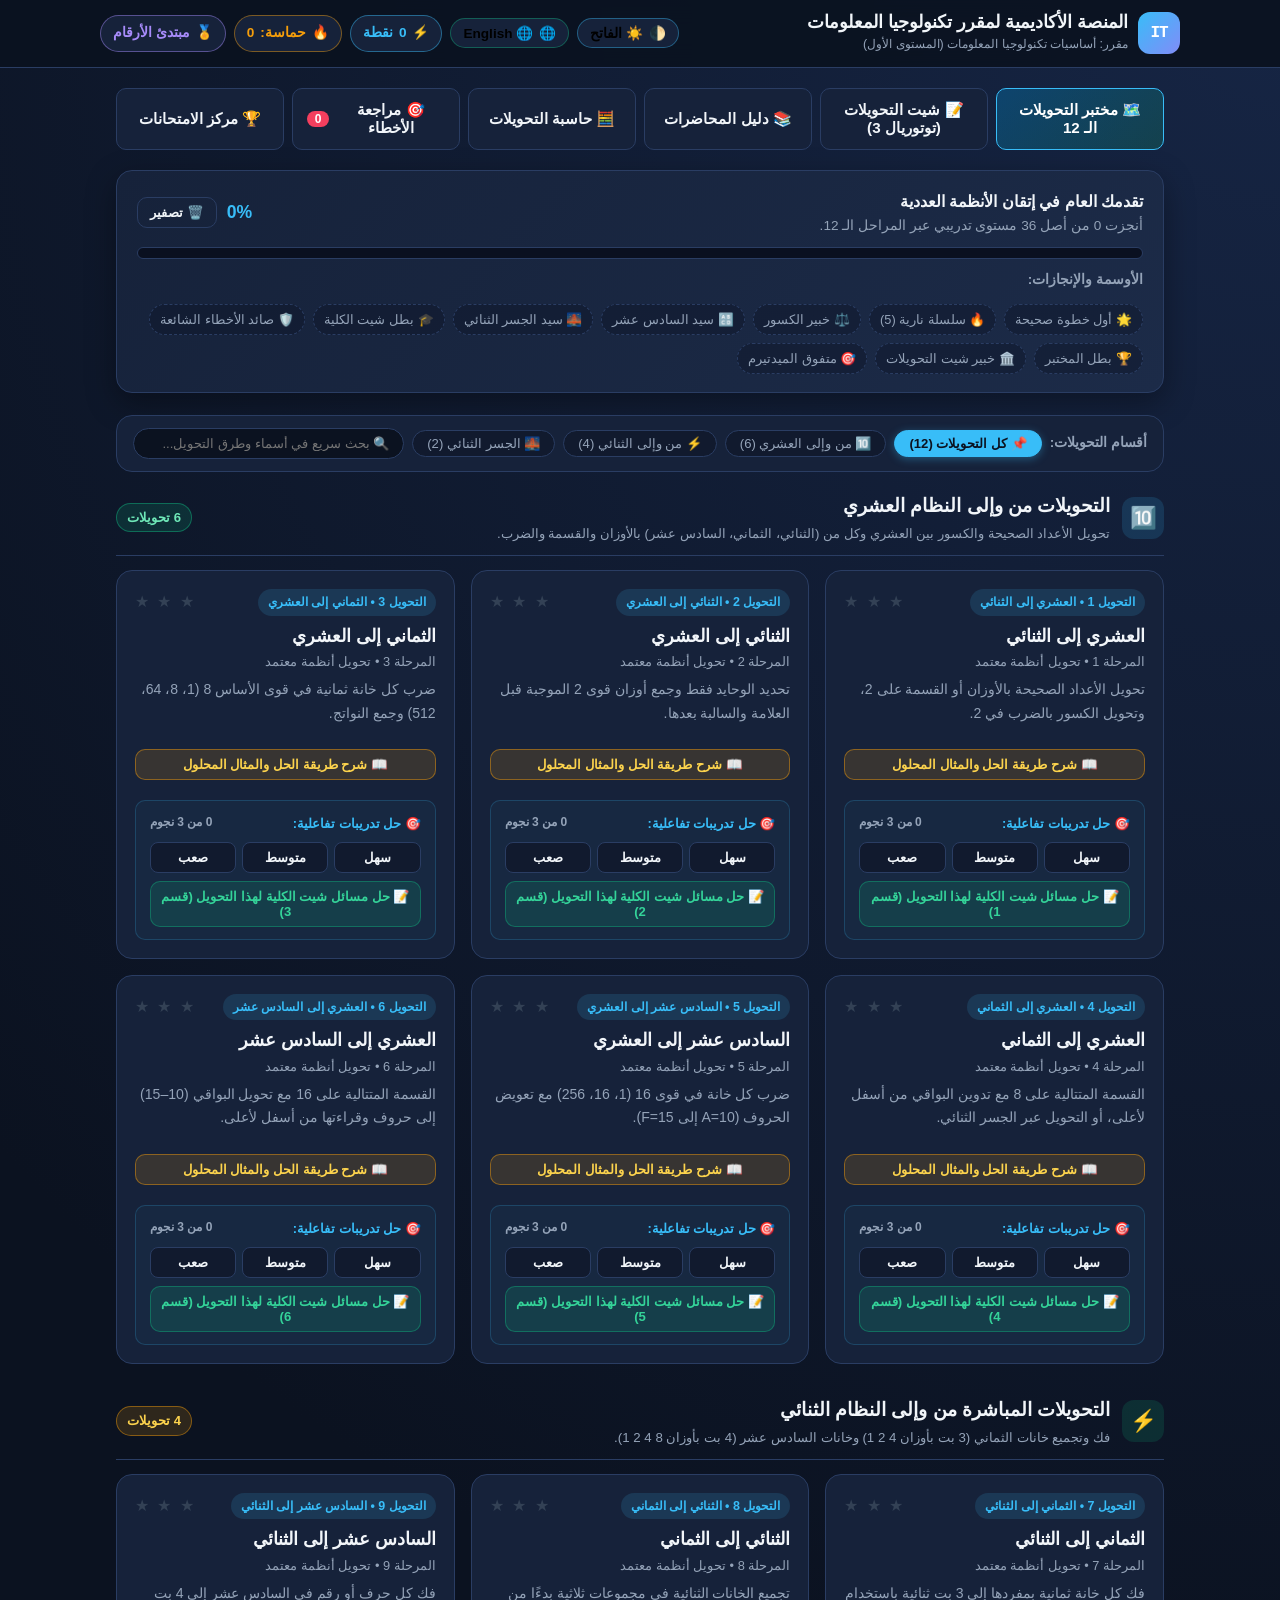
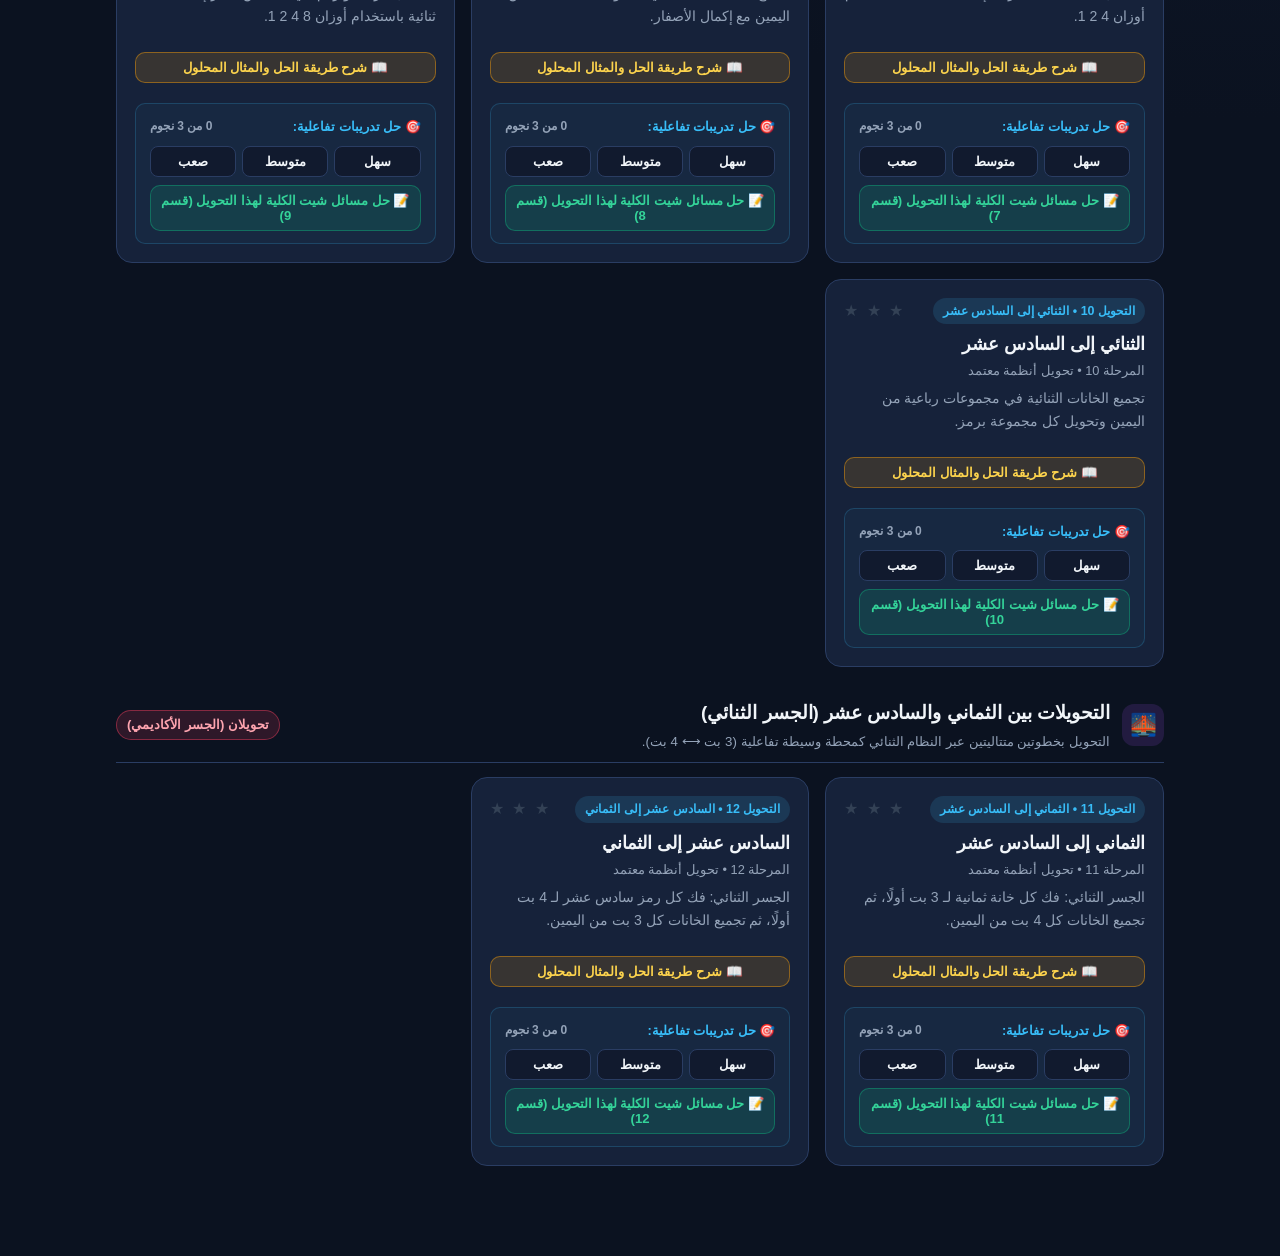
==== commit c33dea40: "Fix 5 bugs, add full dictionary + stemming, bilingual lecture pages" ====
--- a/index.html
+++ b/index.html
@@ -513,7 +513,7 @@
       border-radius: 10px;
       border: 2px solid var(--border);
       background: #0d1629;
-      color: #64748b;
+      color: #94a3b8;
       font-family: 'Consolas', monospace;
       font-size: 1.35rem;
       font-weight: 800;
@@ -521,7 +521,8 @@
       transition: all 0.15s ease;
     }
 
-    .bit-btn.on {
+    .bit-btn.on,
+    .bit-btn.active {
       background: linear-gradient(180deg, #10b981, #059669);
       border-color: #34d399;
       color: #fff;
@@ -1771,7 +1772,7 @@
     <!-- Navigation -->
     <nav class="nav-tabs" id="mainNav">
       <button class="nav-btn active" data-view="stages" id="navTabStages">🗺️ مختبر التحويلات الـ 12</button>
-      <button class="nav-btn" data-view="sheet" id="navTabSheet">📝 شيت التحويلات (Tutorial 3)</button>
+      <button class="nav-btn" data-view="sheet" id="navTabSheet">📝 شيت التحويلات (توتوريال 3)</button>
       <button class="nav-btn" data-view="lectures" id="navTabLectures">📚 دليل المحاضرات</button>
       <button class="nav-btn" data-view="calc" id="navTabCalc">🧮 حاسبة التحويلات</button>
       <button class="nav-btn" data-view="mistakes" id="navTabMistakes">🎯 مراجعة الأخطاء <span class="badge-count" id="mistakeCountBadge">0</span></button>
@@ -1785,9 +1786,9 @@
       <div class="sheet-banner" style="background: linear-gradient(135deg, rgba(56, 189, 248, 0.15) 0%, rgba(245, 158, 11, 0.12) 100%); border-color: rgba(56, 189, 248, 0.35);">
         <div style="font-size:2.8rem;margin-bottom:8px;">🏛️</div>
         <h2 style="font-size:1.65rem;margin-bottom:8px;">المنصة الأكاديمية لمقرر تكنولوجيا المعلومات</h2>
-        <h3 style="font-size:1.2rem;color:var(--primary);margin-bottom:10px;">مقرر: أساسيات تكنولوجيا المعلومات (IT Essentials - Level 1)</h3>
+        <h3 style="font-size:1.2rem;color:var(--primary);margin-bottom:10px;">مقرر: أساسيات تكنولوجيا المعلومات (المستوى الأول)</h3>
         <p style="color:var(--text-muted);max-width:820px;margin:0 auto 16px;font-size:0.95rem;line-height:1.6;">
-          أهلاً بك في المنصة الأكاديمية الشاملة لمقرر تكنولوجيا المعلومات. تم تقسيم المنصة إلى <strong>محاضرات دراسية معيارية</strong>، وتُعد <strong>المحاضرة الثالثة (الأنظمة العددية وشيت Tutorial 3)</strong> هي النواة النشطة التفاعلية بالكامل المزودة بجميع التحويلات الـ 12 وحلول الشيت النموذجية والاختبارات التفاعلية.
+          أهلاً بك في المنصة الأكاديمية الشاملة لمقرر تكنولوجيا المعلومات. تم تقسيم المنصة إلى <strong>محاضرات دراسية معيارية</strong>، وتُعد <strong>المحاضرة الثالثة (الأنظمة العددية وشيت توتوريال 3)</strong> هي النواة النشطة التفاعلية بالكامل المزودة بجميع التحويلات الـ 12 وحلول الشيت النموذجية والاختبارات التفاعلية.
         </p>
         <div style="display:flex;justify-content:center;gap:10px;flex-wrap:wrap;">
           <button class="btn btn-primary" onclick="document.getElementById('lectureGrid').scrollIntoView({behavior:'smooth'})">📚 استعراض محاضرات المقرر (1 إلى 4)</button>
@@ -1799,7 +1800,7 @@
       <!-- Course Lectures Grid -->
       <div style="margin-top:24px;">
         <h3 style="font-size:1.25rem;font-weight:800;margin-bottom:16px;color:var(--text);display:flex;align-items:center;gap:8px;">
-          <span>📚 فهرس المحاضرات الأكاديمية لمقرر IT Essentials:</span>
+          <span>📚 فهرس المحاضرات الأكاديمية لمقرر تكنولوجيا المعلومات:</span>
         </h3>
         <div class="lecture-grid" id="lectureGrid"></div>
       </div>
@@ -1810,19 +1811,19 @@
     <section id="viewLec1" class="hidden">
       <div class="sheet-banner" style="background: linear-gradient(135deg, rgba(56, 189, 248, 0.16) 0%, rgba(99, 102, 241, 0.14) 100%); border-color: rgba(56, 189, 248, 0.4);">
         <div style="display:flex;justify-content:center;gap:10px;flex-wrap:wrap;margin-bottom:12px;">
-          <button class="btn btn-outline btn-sm" onclick="showView('lectures')" style="border-color:var(--primary);color:var(--primary);">⬅️ العودة لفهرس المحاضرات (Lectures Hub)</button>
+          <button class="btn btn-outline btn-sm js-back-lectures" onclick="showView('lectures')" style="border-color:var(--primary);color:var(--primary);">⬅️ العودة لفهرس المحاضرات (Lectures Hub)</button>
         </div>
         <div class="sheet-uni-tag" id="lec1BadgeTag">💻 المحاضرة 1 • أساسيات تكنولوجيا المعلومات وعمارة الحاسوب</div>
         <h2 style="font-size:1.6rem;color:var(--text);margin-bottom:6px;" id="lec1TitleHead">المحاضرة 1: مدخل تكنولوجيا المعلومات ومكونات الحاسوب</h2>
         <div style="font-size:0.95rem;color:var(--primary);font-weight:700;margin-bottom:10px;" id="lec1SubTitleHead">Introduction to Information Technology & Computer Systems (Tutorial 1)</div>
-        <p style="color:var(--text-muted);max-width:760px;margin:0 auto 16px;font-size:0.93rem;line-height:1.6;" id="lec1BannerDesc">
+        <p style="color:var(--text-muted);max-width:760px;margin:0 auto 16px;font-size:0.93rem;line-height:1.6;" id="lec1BannerDesc" data-i18n-en="The complete interactive guide to IT fundamentals: the four pillars of any computer system (Hardware, Software, Data, User), the IPOS processing cycle, CPU details (Cores &amp; GHz), GPUs and AI, RAM speeds, the SSD vs HDD comparison, and the ideal PC specs for a programming student, with the solved 50-question Tutorial 1 sheet and model written answers.">
           الشرح التفاعلي الشامل لمدخل تكنولوجيا المعلومات، الأركان الأربعة لأي نظام حاسوبي (Hardware, Software, Data, User)، دورة المعالجة (IPOS)، تفاصيل المعالج (CPU Cores & GHz)، كروت الشاشة والذكاء الاصطناعي (GPU)، سرعات الذاكرة (RAM)، المقارنة بين SSD و HDD، ومواصفات الحاسوب المثالية لطالب البرمجة، مع حلول شيت التوتوريال الـ 50 سؤالاً والأسئلة المقالية النموذجية.
         </p>
         <div style="display:flex;justify-content:center;gap:10px;flex-wrap:wrap;">
-          <button class="btn btn-primary" onclick="setLec1SubTab('guide')">📖 الشرح والدراسة التفاعلية</button>
-          <button class="btn btn-accent" onclick="setLec1SubTab('sheet')">📝 شيت التوتوريال (50 MCQs + مقالي)</button>
-          <button class="btn btn-warn" onclick="setLec1SubTab('builder')">🛠️ محاكي تجميع الحاسوب وتقييم المواصفات</button>
-          <button class="btn btn-outline" onclick="startLecPractice('lec1', 'all')">🚀 بدء اختبار المحاضرة 1 في الآرينا</button>
+          <button class="btn btn-primary" onclick="setLec1SubTab('guide')" data-i18n-en="📖 Interactive Theory &amp; Study">📖 الشرح والدراسة التفاعلية</button>
+          <button class="btn btn-accent" onclick="setLec1SubTab('sheet')" data-i18n-en="📝 Tutorial Sheet (50 MCQs + Written)">📝 شيت التوتوريال (50 MCQs + مقالي)</button>
+          <button class="btn btn-warn" onclick="setLec1SubTab('builder')" data-i18n-en="🛠️ PC Builder &amp; Spec Evaluator">🛠️ محاكي تجميع الحاسوب وتقييم المواصفات</button>
+          <button class="btn btn-outline" onclick="startLecPractice('lec1', 'all')" data-i18n-en="🚀 Start Lecture 1 Practice in the Arena">🚀 بدء اختبار المحاضرة 1 في الآرينا</button>
         </div>
       </div>
 
@@ -1836,7 +1837,7 @@
 
       <!-- Tip Badge for Translation -->
       <div class="glossary-tip-badge" style="margin-bottom:18px;">
-        <span>💡 تلميح تفاعلي: يمكنك النقر على أي كلمة أو جملة كاملة (أو تظليل أي نص بالماوس) للاستماع لنطقها بالإنجليزية 🔊 وعرض ترجمتها الأكاديمية الفورية بالعربية!</span>
+        <span data-i18n-en="💡 Interactive tip: click any word or a full sentence (or select any text with the mouse) to hear its English pronunciation 🔊 and see its instant academic Arabic translation!">💡 تلميح تفاعلي: يمكنك النقر على أي كلمة أو جملة كاملة (أو تظليل أي نص بالماوس) للاستماع لنطقها بالإنجليزية 🔊 وعرض ترجمتها الأكاديمية الفورية بالعربية!</span>
       </div>
 
       <!-- Tab 1: Theory Guide Container -->
@@ -1846,12 +1847,12 @@
       <div id="lec1SheetContent" class="lec-tab-panel hidden">
         <div style="display:flex;justify-content:space-between;align-items:center;flex-wrap:wrap;gap:10px;margin-bottom:16px;">
           <div>
-            <h3 style="font-size:1.15rem;color:var(--text);font-weight:800;" id="lec1SheetHeader">بنك أسئلة شيت المحاضرة 1 (Tutorial 1: 50 Multiple-Choice Questions)</h3>
-            <p style="font-size:0.85rem;color:var(--text-muted);" id="lec1SheetSub">اختر الإجابة الصحيحة لتحصل على تصحيح فوري، شرح علمي مفصل، ونقاط خبرة XP:</p>
+            <h3 style="font-size:1.15rem;color:var(--text);font-weight:800;" id="lec1SheetHeader" data-i18n-en="Lecture 1 Sheet Question Bank (Tutorial 1: 50 Multiple-Choice Questions)">بنك أسئلة شيت المحاضرة 1 (توتوريال 1: 50 سؤال اختيارات متعددة)</h3>
+            <p style="font-size:0.85rem;color:var(--text-muted);" id="lec1SheetSub" data-i18n-en="Pick the correct answer for instant marking, a detailed scientific explanation, and XP points:">اختر الإجابة الصحيحة لتحصل على تصحيح فوري، شرح علمي مفصل، ونقاط خبرة XP:</p>
           </div>
           <div style="display:flex;gap:8px;flex-wrap:wrap;">
-            <button class="btn btn-accent btn-sm" onclick="startLecPractice('lec1', 'all')">🚀 حل في وضع التحدي التفاعلي (Arena)</button>
-            <button class="btn btn-outline btn-sm" onclick="startLecPractice('lec1', 'random10')">🎲 10 أسئلة عشوائية</button>
+            <button class="btn btn-accent btn-sm" onclick="startLecPractice('lec1', 'all')" data-i18n-en="🚀 Solve in Interactive Challenge Mode (Arena)">🚀 حل في وضع التحدي التفاعلي (Arena)</button>
+            <button class="btn btn-outline btn-sm" onclick="startLecPractice('lec1', 'random10')" data-i18n-en="🎲 10 Random Questions">🎲 10 أسئلة عشوائية</button>
           </div>
         </div>
         <div id="lec1QuestionsList" class="questions-container"></div>
@@ -1868,8 +1869,8 @@
           <div style="display:flex;align-items:center;gap:10px;margin-bottom:12px;">
             <div style="font-size:2rem;">💻</div>
             <div>
-              <h3 style="font-size:1.25rem;font-weight:800;color:var(--primary);" id="builderTitle">أداة تقييم مواصفات الحاسوب التفاعلية لطالب البرمجة (PC Spec Evaluator)</h3>
-              <p style="font-size:0.86rem;color:var(--text-muted);" id="builderSub">اختر مواصفات المكونات بناءً على معايير المحاضرة 1، وشاهد تقييم ملاءمتها للأعمال البرمجية والأنظمة الافتراضية والذكاء الاصطناعي لحظياً:</p>
+              <h3 style="font-size:1.25rem;font-weight:800;color:var(--primary);" id="builderTitle" data-i18n-en="Interactive PC Spec Evaluator for Programming Students (PC Spec Evaluator)">أداة تقييم مواصفات الحاسوب التفاعلية لطالب البرمجة (PC Spec Evaluator)</h3>
+              <p style="font-size:0.86rem;color:var(--text-muted);" id="builderSub" data-i18n-en="Choose component specs based on the Lecture 1 criteria and watch their live suitability score for programming work, virtual machines, and AI:">اختر مواصفات المكونات بناءً على معايير المحاضرة 1، وشاهد تقييم ملاءمتها للأعمال البرمجية والأنظمة الافتراضية والذكاء الاصطناعي لحظياً:</p>
             </div>
           </div>
           
@@ -1877,41 +1878,41 @@
             <!-- Left Controls -->
             <div class="builder-controls">
               <div class="builder-group">
-                <label><strong>1. المعالج المركزي (CPU):</strong></label>
+                <label><strong data-i18n-en="1. Central Processing Unit (CPU):">1. المعالج المركزي (CPU):</strong></label>
                 <select id="builderCpu" class="form-control" onchange="updatePcEvaluator()">
-                  <option value="dual_2ghz">Dual-Core (2 Cores @ 2.0 GHz) - ضعيف جداً</option>
-                  <option value="quad_3ghz">Quad-Core (4 Cores / 8 Threads @ 3.0 GHz) - اقتصادي</option>
-                  <option value="hexa_35ghz" selected>Modern Multi-Core (6 Cores / 12 Threads @ 3.5 GHz) - موصى به بالمحاضرة ⭐</option>
-                  <option value="octa_45ghz">High-End Multi-Core (8 Cores / 16 Threads @ 4.5 GHz) - احترافي</option>
+                  <option value="dual_2ghz" data-i18n-en="Dual-Core (2 Cores @ 2.0 GHz) - Very Weak">Dual-Core (2 Cores @ 2.0 GHz) - ضعيف جداً</option>
+                  <option value="quad_3ghz" data-i18n-en="Quad-Core (4 Cores / 8 Threads @ 3.0 GHz) - Budget">Quad-Core (4 Cores / 8 Threads @ 3.0 GHz) - اقتصادي</option>
+                  <option value="hexa_35ghz" selected data-i18n-en="Modern Multi-Core (6 Cores / 12 Threads @ 3.5 GHz) - Lecture Recommended ⭐">Modern Multi-Core (6 Cores / 12 Threads @ 3.5 GHz) - موصى به بالمحاضرة ⭐</option>
+                  <option value="octa_45ghz" data-i18n-en="High-End Multi-Core (8 Cores / 16 Threads @ 4.5 GHz) - Professional">High-End Multi-Core (8 Cores / 16 Threads @ 4.5 GHz) - احترافي</option>
                 </select>
               </div>
 
               <div class="builder-group">
-                <label><strong>2. ذاكرة الوصول العشوائي (RAM):</strong></label>
+                <label><strong data-i18n-en="2. Random Access Memory (RAM):">2. ذاكرة الوصول العشوائي (RAM):</strong></label>
                 <select id="builderRam" class="form-control" onchange="updatePcEvaluator()">
-                  <option value="4">4 GB RAM (غير مناسب لبيئات التطوير الحديثة)</option>
-                  <option value="8">8 GB RAM (حد أدنى مقبول للتصفح فقط)</option>
-                  <option value="16" selected>16 GB RAM (الموصى به بالمحاضرة لطالب IT ⭐)</option>
-                  <option value="32">32 GB RAM (ممتاز للآلات الافتراضية المتعددة VMs)</option>
+                  <option value="4" data-i18n-en="4 GB RAM (Unsuitable for modern dev environments)">4 GB RAM (غير مناسب لبيئات التطوير الحديثة)</option>
+                  <option value="8" data-i18n-en="8 GB RAM (Acceptable minimum, browsing only)">8 GB RAM (حد أدنى مقبول للتصفح فقط)</option>
+                  <option value="16" selected data-i18n-en="16 GB RAM (Lecture-recommended for IT students ⭐)">16 GB RAM (الموصى به بالمحاضرة لطالب IT ⭐)</option>
+                  <option value="32" data-i18n-en="32 GB RAM (Excellent for multiple VMs)">32 GB RAM (ممتاز للآلات الافتراضية المتعددة VMs)</option>
                 </select>
               </div>
 
               <div class="builder-group">
-                <label><strong>3. وحدة التخزين الدائم (Storage):</strong></label>
+                <label><strong data-i18n-en="3. Permanent Storage (Storage):">3. وحدة التخزين الدائم (Storage):</strong></label>
                 <select id="builderStorage" class="form-control" onchange="updatePcEvaluator()">
-                  <option value="hdd_1tb">1 TB HDD ميكانيكي (بطيء في الإقلاع وفتح البرامج)</option>
-                  <option value="ssd_256">256 GB NVMe SSD (سريع ولكن سعة ضيقة)</option>
-                  <option value="ssd_512" selected>512 GB - 1 TB Fast NVMe SSD (موصى به بالمحاضرة ⭐)</option>
-                  <option value="hybrid">512 GB SSD (للنظام) + 2 TB HDD (أرشيف وتخزين ضخم)</option>
+                  <option value="hdd_1tb" data-i18n-en="1 TB Mechanical HDD (Slow boot &amp; app loading)">1 TB HDD ميكانيكي (بطيء في الإقلاع وفتح البرامج)</option>
+                  <option value="ssd_256" data-i18n-en="256 GB NVMe SSD (Fast but tight capacity)">256 GB NVMe SSD (سريع ولكن سعة ضيقة)</option>
+                  <option value="ssd_512" selected data-i18n-en="512 GB - 1 TB Fast NVMe SSD (Lecture recommended ⭐)">512 GB - 1 TB Fast NVMe SSD (موصى به بالمحاضرة ⭐)</option>
+                  <option value="hybrid" data-i18n-en="512 GB SSD (for OS) + 2 TB HDD (archive &amp; bulk storage)">512 GB SSD (للنظام) + 2 TB HDD (أرشيف وتخزين ضخم)</option>
                 </select>
               </div>
 
               <div class="builder-group">
-                <label><strong>4. معالج الرسوميات (GPU):</strong></label>
+                <label><strong data-i18n-en="4. Graphics Processing Unit (GPU):">4. معالج الرسوميات (GPU):</strong></label>
                 <select id="builderGpu" class="form-control" onchange="updatePcEvaluator()">
-                  <option value="integrated" selected>كارت مدمج (Integrated GPU) - كافٍ جداً لأغلب مهام البرمجة والجامعة</option>
-                  <option value="dedicated_4gb">كارت منفصل اقتصادي (Dedicated 4GB VRAM) - جيد للتصميم الخفيف</option>
-                  <option value="dedicated_8gb">كارت منفصل قوي (Dedicated 8GB+ VRAM RTX) - ضروري للذكاء الاصطناعي و 3D والريندر</option>
+                  <option value="integrated" selected data-i18n-en="Integrated GPU - Sufficient for most programming &amp; university tasks">كارت مدمج (Integrated GPU) - كافٍ جداً لأغلب مهام البرمجة والجامعة</option>
+                  <option value="dedicated_4gb" data-i18n-en="Budget Dedicated (4GB VRAM) - Good for light design">كارت منفصل اقتصادي (Dedicated 4GB VRAM) - جيد للتصميم الخفيف</option>
+                  <option value="dedicated_8gb" data-i18n-en="Powerful Dedicated (8GB+ VRAM RTX) - Essential for AI, 3D &amp; rendering">كارت منفصل قوي (Dedicated 8GB+ VRAM RTX) - ضروري للذكاء الاصطناعي و 3D والريندر</option>
                 </select>
               </div>
             </div>
@@ -1928,19 +1929,19 @@
     <section id="viewLec2" class="hidden">
       <div class="sheet-banner" style="background: linear-gradient(135deg, rgba(16, 185, 129, 0.16) 0%, rgba(56, 189, 248, 0.14) 100%); border-color: rgba(16, 185, 129, 0.4);">
         <div style="display:flex;justify-content:center;gap:10px;flex-wrap:wrap;margin-bottom:12px;">
-          <button class="btn btn-outline btn-sm" onclick="showView('lectures')" style="border-color:var(--primary);color:var(--primary);">⬅️ العودة لفهرس المحاضرات (Lectures Hub)</button>
+          <button class="btn btn-outline btn-sm js-back-lectures" onclick="showView('lectures')" style="border-color:var(--primary);color:var(--primary);">⬅️ العودة لفهرس المحاضرات (Lectures Hub)</button>
         </div>
         <div class="sheet-uni-tag" id="lec2BadgeTag">🖥️ المحاضرة 2 • أنظمة التشغيل وهندسة البرمجيات</div>
         <h2 style="font-size:1.6rem;color:var(--text);margin-bottom:6px;" id="lec2TitleHead">المحاضرة 2: أنظمة التشغيل والبرمجيات</h2>
         <div style="font-size:0.95rem;color:var(--accent);font-weight:700;margin-bottom:10px;" id="lec2SubTitleHead">Operating Systems & Software (Tutorial 2)</div>
-        <p style="color:var(--text-muted);max-width:760px;margin:0 auto 16px;font-size:0.93rem;line-height:1.6;" id="lec2BannerDesc">
+        <p style="color:var(--text-muted);max-width:760px;margin:0 auto 16px;font-size:0.93rem;line-height:1.6;" id="lec2BannerDesc" data-i18n-en="A complete interactive academic guide to software: the hardware-software relationship, system vs application software, the seven OS functions (CPU scheduling, memory &amp; virtual memory, files &amp; file systems, devices &amp; drivers, security, GUI &amp; CLI interfaces, and networking), OS types, the three translators (Compiler, Interpreter, Assembler), and maintenance/backup/compression utilities, with the solved 50-question tutorial sheet and model written answers.">
           دليل أكاديمي تفاعلي شامل لشرح مفهوم البرمجيات، العلاقة بين العتاد والبرمجيات، برمجيات النظام مقابل البرمجيات التطبيقية، الوظائف السبع لنظام التشغيل (جدولة المعالج، إدارة الذاكرة والذاكرة الافتراضية، إدارة الملفات ونظم الملفات، إدارة الأجهزة وبرامج التعريف، الأمان، الواجهات GUI و CLI، والشبكات)، أنواع أنظمة التشغيل، المترجمات الثلاثة (Compiler, Interpreter, Assembler)، وبرمجيات الصيانة والنسخ الاحتياطي والضغط، مع حلول الـ 50 سؤالاً لشيت التوتوريال والأسئلة المقالية النموذجية.
         </p>
         <div style="display:flex;justify-content:center;gap:10px;flex-wrap:wrap;">
-          <button class="btn btn-primary" onclick="setLec2SubTab('guide')">📖 الشرح والدراسة التفاعلية</button>
-          <button class="btn btn-accent" onclick="setLec2SubTab('sheet')">📝 شيت التوتوريال (50 MCQs + مقالي)</button>
-          <button class="btn btn-warn" onclick="setLec2SubTab('sim')">⚙️ محاكي المترجمات وجدولة المعالج</button>
-          <button class="btn btn-outline" onclick="startLecPractice('lec2', 'all')">🚀 بدء اختبار المحاضرة 2 في الآرينا</button>
+          <button class="btn btn-primary" onclick="setLec2SubTab('guide')" data-i18n-en="📖 Interactive Theory &amp; Study">📖 الشرح والدراسة التفاعلية</button>
+          <button class="btn btn-accent" onclick="setLec2SubTab('sheet')" data-i18n-en="📝 Tutorial Sheet (50 MCQs + Written)">📝 شيت التوتوريال (50 MCQs + مقالي)</button>
+          <button class="btn btn-warn" onclick="setLec2SubTab('sim')" data-i18n-en="⚙️ Translators &amp; CPU Scheduler Simulator">⚙️ محاكي المترجمات وجدولة المعالج</button>
+          <button class="btn btn-outline" onclick="startLecPractice('lec2', 'all')" data-i18n-en="🚀 Start Lecture 2 Practice in the Arena">🚀 بدء اختبار المحاضرة 2 في الآرينا</button>
         </div>
       </div>
 
@@ -1949,12 +1950,12 @@
         <button class="subnav-btn active" id="subnavLec2Guide" onclick="setLec2SubTab('guide')">📖 الشرح والمفاهيم الأساسية</button>
         <button class="subnav-btn" id="subnavLec2Sheet" onclick="setLec2SubTab('sheet')">📝 شيت التوتوريال والأسئلة (50 سؤالاً)</button>
         <button class="subnav-btn" id="subnavLec2Written" onclick="setLec2SubTab('written')">✍️ الأسئلة المقالية النموذجية</button>
-        <button class="subnav-btn" id="subnavLec2Sim" onclick="setLec2SubTab('sim')">⚙️ محاكي المترجمات وجدولة المعالج</button>
+        <button class="subnav-btn" id="subnavLec2Sim" onclick="setLec2SubTab('sim')" data-i18n-en="⚙️ Translators &amp; CPU Scheduler Simulator">⚙️ محاكي المترجمات وجدولة المعالج</button>
       </div>
 
       <!-- Tip Badge for Translation -->
       <div class="glossary-tip-badge" style="margin-bottom:18px;">
-        <span>💡 تلميح تفاعلي: يمكنك النقر على أي كلمة أو جملة كاملة (أو تظليل أي نص بالماوس) للاستماع لنطقها بالإنجليزية 🔊 وعرض ترجمتها الأكاديمية الفورية بالعربية!</span>
+        <span data-i18n-en="💡 Interactive tip: click any word or a full sentence (or select any text with the mouse) to hear its English pronunciation 🔊 and see its instant academic Arabic translation!">💡 تلميح تفاعلي: يمكنك النقر على أي كلمة أو جملة كاملة (أو تظليل أي نص بالماوس) للاستماع لنطقها بالإنجليزية 🔊 وعرض ترجمتها الأكاديمية الفورية بالعربية!</span>
       </div>
 
       <!-- Tab 1: Theory Guide Container -->
@@ -1964,12 +1965,12 @@
       <div id="lec2SheetContent" class="lec-tab-panel hidden">
         <div style="display:flex;justify-content:space-between;align-items:center;flex-wrap:wrap;gap:10px;margin-bottom:16px;">
           <div>
-            <h3 style="font-size:1.15rem;color:var(--text);font-weight:800;" id="lec2SheetHeader">بنك أسئلة شيت المحاضرة 2 (Tutorial 2: 50 Multiple-Choice Questions)</h3>
-            <p style="font-size:0.85rem;color:var(--text-muted);" id="lec2SheetSub">اختر الإجابة الصحيحة لتحصل على تصحيح فوري، شرح علمي مفصل، ونقاط خبرة XP:</p>
+            <h3 style="font-size:1.15rem;color:var(--text);font-weight:800;" id="lec2SheetHeader" data-i18n-en="Lecture 2 Sheet Question Bank (Tutorial 2: 50 Multiple-Choice Questions)">بنك أسئلة شيت المحاضرة 2 (توتوريال 2: 50 سؤال اختيارات متعددة)</h3>
+            <p style="font-size:0.85rem;color:var(--text-muted);" id="lec2SheetSub" data-i18n-en="Pick the correct answer for instant marking, a detailed scientific explanation, and XP points:">اختر الإجابة الصحيحة لتحصل على تصحيح فوري، شرح علمي مفصل، ونقاط خبرة XP:</p>
           </div>
           <div style="display:flex;gap:8px;flex-wrap:wrap;">
-            <button class="btn btn-accent btn-sm" onclick="startLecPractice('lec2', 'all')">🚀 حل في وضع التحدي التفاعلي (Arena)</button>
-            <button class="btn btn-outline btn-sm" onclick="startLecPractice('lec2', 'random10')">🎲 10 أسئلة عشوائية</button>
+            <button class="btn btn-accent btn-sm" onclick="startLecPractice('lec2', 'all')" data-i18n-en="🚀 Solve in Interactive Challenge Mode (Arena)">🚀 حل في وضع التحدي التفاعلي (Arena)</button>
+            <button class="btn btn-outline btn-sm" onclick="startLecPractice('lec2', 'random10')" data-i18n-en="🎲 10 Random Questions">🎲 10 أسئلة عشوائية</button>
           </div>
         </div>
         <div id="lec2QuestionsList" class="questions-container"></div>
@@ -1986,36 +1987,36 @@
           <div style="display:flex;align-items:center;gap:10px;margin-bottom:12px;">
             <div style="font-size:2rem;">⚙️</div>
             <div>
-              <h3 style="font-size:1.25rem;font-weight:800;color:var(--primary);" id="simTitle">محاكي مترجمات لغات البرمجة وجدولة المهام (Translators & OS Simulator)</h3>
-              <p style="font-size:0.86rem;color:var(--text-muted);" id="simSub">شاهد عملياً الفروق الجوهرية بين المترجم (Compiler) والمفسر (Interpreter) والمجمع (Assembler)، وكيف يدير المعالج العمليات المتعددة في الذاكرة:</p>
+              <h3 style="font-size:1.25rem;font-weight:800;color:var(--primary);" id="simTitle" data-i18n-en="Programming Translators &amp; CPU Scheduling Simulator (Translators &amp; OS Simulator)">محاكي مترجمات لغات البرمجة وجدولة المهام (Translators & OS Simulator)</h3>
+              <p style="font-size:0.86rem;color:var(--text-muted);" id="simSub" data-i18n-en="See in practice the core differences between the Compiler, the Interpreter and the Assembler, and how the CPU manages multiple processes in memory:">شاهد عملياً الفروق الجوهرية بين المترجم (Compiler) والمفسر (Interpreter) والمجمع (Assembler)، وكيف يدير المعالج العمليات المتعددة في الذاكرة:</p>
             </div>
           </div>
 
           <div style="display:grid;grid-template-columns:repeat(auto-fit, minmax(280px, 1fr));gap:16px;">
             <!-- Simulator Box 1: Translators in Action -->
             <div style="background:var(--card);border:1px solid var(--border);border-radius:12px;padding:16px;">
-              <h4 style="color:var(--primary);margin-bottom:10px;font-size:1.05rem;">1. تجربة المترجمات (Translators Pipeline):</h4>
+              <h4 style="color:var(--primary);margin-bottom:10px;font-size:1.05rem;" data-i18n-en="1. Translators Experiment (Translators Pipeline):">1. تجربة المترجمات (Translators Pipeline):</h4>
               <div style="margin-bottom:10px;">
-                <label style="font-size:0.85rem;color:var(--text-muted);display:block;margin-bottom:4px;">اختر نوع المترجم للتجربة:</label>
+                <label style="font-size:0.85rem;color:var(--text-muted);display:block;margin-bottom:4px;" data-i18n-en="Choose a translator type to try:">اختر نوع المترجم للتجربة:</label>
                 <div style="display:flex;gap:6px;flex-wrap:wrap;">
                   <button class="btn btn-outline btn-xs" id="btnSimCompiler" onclick="runSimTranslator('compiler')">Compiler (C++/Java)</button>
                   <button class="btn btn-outline btn-xs" id="btnSimInterpreter" onclick="runSimTranslator('interpreter')">Interpreter (Python)</button>
                   <button class="btn btn-outline btn-xs" id="btnSimAssembler" onclick="runSimTranslator('assembler')">Assembler (Assembly)</button>
                 </div>
               </div>
-              <div id="translatorSimOutput" style="background:var(--surface);border:1px solid var(--border);border-radius:8px;padding:12px;font-size:0.85rem;min-height:160px;font-family:monospace;line-height:1.6;">
+              <div id="translatorSimOutput" data-i18n-en="Click any translator to watch its translation cycle, execution speed, and output files..." style="background:var(--surface);border:1px solid var(--border);border-radius:8px;padding:12px;font-size:0.85rem;min-height:160px;font-family:monospace;line-height:1.6;">
                 اضغط على أي مترجم لمشاهدة دورة الترجمة وسرعة التنفيذ والملفات الناتجة...
               </div>
             </div>
 
             <!-- Simulator Box 2: CPU Multitasking & Scheduling -->
             <div style="background:var(--card);border:1px solid var(--border);border-radius:12px;padding:16px;">
-              <h4 style="color:var(--accent);margin-bottom:10px;font-size:1.05rem;">2. جدولة المعالج وتعدد المهام (CPU Scheduling / Time-Slicing):</h4>
-              <p style="font-size:0.84rem;color:var(--text-muted);margin-bottom:10px;">
+              <h4 style="color:var(--accent);margin-bottom:10px;font-size:1.05rem;" data-i18n-en="2. CPU Scheduling &amp; Multitasking (CPU Scheduling / Time-Slicing):">2. جدولة المعالج وتعدد المهام (CPU Scheduling / Time-Slicing):</h4>
+              <p style="font-size:0.84rem;color:var(--text-muted);margin-bottom:10px;" data-i18n-en="How the CPU gives each app (IDE, Web Browser, Media Player) a time slice (Quantum) so they all run concurrently:">
                 كيف يُعطي المعالج شريحة زمنية (Quantum) لكل تطبيق (IDE, Web Browser, Media Player) ليعملوا في وقت متزامن:
               </p>
               <div style="margin-bottom:12px;">
-                <button class="btn btn-primary btn-sm" id="btnStartScheduler" onclick="toggleSchedulerSim()">▶️ تشغيل محاكاة الجدولة الزمنية</button>
+                <button class="btn btn-primary btn-sm" id="btnStartScheduler" onclick="toggleSchedulerSim()" data-i18n-en="▶️ Start CPU Scheduling Simulation">▶️ تشغيل محاكاة الجدولة الزمنية</button>
               </div>
               <div id="schedulerTimeline" style="display:flex;flex-direction:column;gap:8px;">
                 <div style="display:flex;align-items:center;gap:8px;font-size:0.82rem;">
@@ -2023,24 +2024,24 @@
                   <div style="flex:1;background:var(--surface);height:14px;border-radius:4px;overflow:hidden;position:relative;">
                     <div id="barProc1" style="height:100%;width:0%;background:#38bdf8;transition:width 0.2s linear;"></div>
                   </div>
-                  <span id="stateProc1" class="tag easy" style="font-size:0.7rem;">جاهز</span>
+                  <span id="stateProc1" class="tag easy" style="font-size:0.7rem;" data-i18n-en="Ready">جاهز</span>
                 </div>
                 <div style="display:flex;align-items:center;gap:8px;font-size:0.82rem;">
                   <span style="width:90px;font-weight:bold;color:#10b981;">Chrome Browser:</span>
                   <div style="flex:1;background:var(--surface);height:14px;border-radius:4px;overflow:hidden;position:relative;">
                     <div id="barProc2" style="height:100%;width:0%;background:#10b981;transition:width 0.2s linear;"></div>
                   </div>
-                  <span id="stateProc2" class="tag medium" style="font-size:0.7rem;">جاهز</span>
+                  <span id="stateProc2" class="tag medium" style="font-size:0.7rem;" data-i18n-en="Ready">جاهز</span>
                 </div>
                 <div style="display:flex;align-items:center;gap:8px;font-size:0.82rem;">
                   <span style="width:90px;font-weight:bold;color:#f59e0b;">Media Player:</span>
                   <div style="flex:1;background:var(--surface);height:14px;border-radius:4px;overflow:hidden;position:relative;">
                     <div id="barProc3" style="height:100%;width:0%;background:#f59e0b;transition:width 0.2s linear;"></div>
                   </div>
-                  <span id="stateProc3" class="tag hard" style="font-size:0.7rem;">جاهز</span>
+                  <span id="stateProc3" class="tag hard" style="font-size:0.7rem;" data-i18n-en="Ready">جاهز</span>
                 </div>
               </div>
-              <div id="schedulerLog" style="font-size:0.8rem;color:var(--text-muted);margin-top:10px;padding:6px;background:rgba(56,189,248,0.06);border-radius:6px;">
+              <div id="schedulerLog" data-i18n-en="Status: scheduler stopped. Press start to watch." style="font-size:0.8rem;color:var(--text-muted);margin-top:10px;padding:6px;background:rgba(56,189,248,0.06);border-radius:6px;">
                 الحالة: الجدولة متوقفة. اضغط زر التشغيل للمشاهدة.
               </div>
             </div>
@@ -2054,19 +2055,19 @@
     <section id="viewLec4" class="hidden">
       <div class="sheet-banner" style="background: linear-gradient(135deg, rgba(245, 158, 11, 0.16) 0%, rgba(236, 72, 153, 0.14) 100%); border-color: rgba(245, 158, 11, 0.4);">
         <div style="display:flex;justify-content:center;gap:10px;flex-wrap:wrap;margin-bottom:12px;">
-          <button class="btn btn-outline btn-sm" onclick="showView('lectures')" style="border-color:var(--primary);color:var(--primary);">⬅️ العودة لفهرس المحاضرات (Lectures Hub)</button>
+          <button class="btn btn-outline btn-sm js-back-lectures" onclick="showView('lectures')" style="border-color:var(--primary);color:var(--primary);">⬅️ العودة لفهرس المحاضرات (Lectures Hub)</button>
         </div>
         <div class="sheet-uni-tag" id="lec4BadgeTag">⚙️ المحاضرة 4 • أساسيات البرمجة والمترجمات وخرائط التدفق</div>
         <h2 style="font-size:1.6rem;color:var(--text);margin-bottom:6px;" id="lec4TitleHead">المحاضرة 4: البرمجة والمترجمات والتدفق المنطقي</h2>
         <div style="font-size:0.95rem;color:var(--warn);font-weight:700;margin-bottom:10px;" id="lec4SubTitleHead">Programming Fundamentals, Translators & Flowcharts (Tutorial 5)</div>
-        <p style="color:var(--text-muted);max-width:760px;margin:0 auto 16px;font-size:0.93rem;line-height:1.6;" id="lec4BannerDesc">
+        <p style="color:var(--text-muted);max-width:760px;margin:0 auto 16px;font-size:0.93rem;line-height:1.6;" id="lec4BannerDesc" data-i18n-en="A complete practical guide to programming basics: how the computer follows logical instructions precisely without guessing (rejecting 10/0), high-level vs low-level languages, the three translators (Compiler, Interpreter, Assembler), algorithms, and the standard flowchart symbols (start/end, input/output, process, decision), with full solutions for the 10 Completion and 10 True/False questions and the 5 flowchart tracing problems with diagrams and trace tables.">
           دليل تعليمي تطبيقي شامل لأساسيات البرمجة، كيف يفهم الحاسوب الأوامر المنطقية بدقة دون تخمين (عدم قبول 10/0)، اللغات عالية ومنخفضة المستوى (High-Level vs Low-Level)، المترجمات الثلاثة (Compiler, Interpreter, Assembler)، الخوارزميات (Algorithms)، الرموز القياسية لخرائط التدفق (Flowcharts: البداية/النهاية، الإدخال/الإخراج، العمليات، وشروط اتخاذ القرار)، مع حلول الشيت الشاملة لأسئلة Complete (10) و True/False (10) وتتبع خرائط التدفق الـ 5 (Flowchart Tracing) بالرسوم والجداول التوضيحية.
         </p>
         <div style="display:flex;justify-content:center;gap:10px;flex-wrap:wrap;">
-          <button class="btn btn-primary" onclick="setLec4SubTab('guide')">📖 الشرح والدراسة التفاعلية</button>
-          <button class="btn btn-accent" onclick="setLec4SubTab('sheet')">📝 شيت التوتوريال (Complete + True/False)</button>
-          <button class="btn btn-warn" onclick="setLec4SubTab('flow')">📊 تتبع ومحاكاة خرائط التدفق (5 مسارات)</button>
-          <button class="btn btn-outline" onclick="startLecPractice('lec4', 'all')">🚀 بدء اختبار المحاضرة 4 في الآرينا</button>
+          <button class="btn btn-primary" onclick="setLec4SubTab('guide')" data-i18n-en="📖 Interactive Theory &amp; Study">📖 الشرح والدراسة التفاعلية</button>
+          <button class="btn btn-accent" onclick="setLec4SubTab('sheet')" data-i18n-en="📝 Tutorial Sheet (Complete + True/False)">📝 شيت التوتوريال (Complete + True/False)</button>
+          <button class="btn btn-warn" onclick="setLec4SubTab('flow')" data-i18n-en="📊 Flowchart Tracing &amp; Simulation (5 Paths)">📊 تتبع ومحاكاة خرائط التدفق (5 مسارات)</button>
+          <button class="btn btn-outline" onclick="startLecPractice('lec4', 'all')" data-i18n-en="🚀 Start Lecture 4 Practice in the Arena">🚀 بدء اختبار المحاضرة 4 في الآرينا</button>
         </div>
       </div>
 
@@ -2079,7 +2080,7 @@
 
       <!-- Tip Badge for Translation -->
       <div class="glossary-tip-badge" style="margin-bottom:18px;">
-        <span>💡 تلميح تفاعلي: يمكنك النقر على أي كلمة أو جملة كاملة (أو تظليل أي نص بالماوس) للاستماع لنطقها بالإنجليزية 🔊 وعرض ترجمتها الأكاديمية الفورية بالعربية!</span>
+        <span data-i18n-en="💡 Interactive tip: click any word or a full sentence (or select any text with the mouse) to hear its English pronunciation 🔊 and see its instant academic Arabic translation!">💡 تلميح تفاعلي: يمكنك النقر على أي كلمة أو جملة كاملة (أو تظليل أي نص بالماوس) للاستماع لنطقها بالإنجليزية 🔊 وعرض ترجمتها الأكاديمية الفورية بالعربية!</span>
       </div>
 
       <!-- Tab 1: Theory Guide Container -->
@@ -2089,13 +2090,13 @@
       <div id="lec4SheetContent" class="lec-tab-panel hidden">
         <div style="display:flex;justify-content:space-between;align-items:center;flex-wrap:wrap;gap:10px;margin-bottom:16px;">
           <div>
-            <h3 style="font-size:1.15rem;color:var(--text);font-weight:800;" id="lec4SheetHeader">بنك تدريبات شيت المحاضرة 4 (Tutorial 5: Complete & True/False)</h3>
-            <p style="font-size:0.85rem;color:var(--text-muted);" id="lec4SheetSub">تدرّب على تثبيت المفاهيم العلمية للبرمجة والمترجمات مع التصحيح الفوري والنقاط:</p>
+            <h3 style="font-size:1.15rem;color:var(--text);font-weight:800;" id="lec4SheetHeader" data-i18n-en="Lecture 4 Sheet Practice Bank (Tutorial 5: Completion &amp; True/False)">بنك تدريبات شيت المحاضرة 4 (توتوريال 5: أكمل وصواب/خطأ)</h3>
+            <p style="font-size:0.85rem;color:var(--text-muted);" id="lec4SheetSub" data-i18n-en="Practice the core programming and translators concepts with instant marking and points:">تدرّب على تثبيت المفاهيم العلمية للبرمجة والمترجمات مع التصحيح الفوري والنقاط:</p>
           </div>
           <div style="display:flex;gap:8px;flex-wrap:wrap;">
-            <button class="btn btn-accent btn-sm" onclick="startLecPractice('lec4', 'all')">🚀 حل في وضع التحدي التفاعلي (Arena)</button>
-            <button class="btn btn-outline btn-sm" onclick="startLecPractice('lec4', 'complete')">✏️ أسئلة الإكمال فقط (10)</button>
-            <button class="btn btn-outline btn-sm" onclick="startLecPractice('lec4', 'tf')">⚖️ أسئلة صح / خطأ فقط (10)</button>
+            <button class="btn btn-accent btn-sm" onclick="startLecPractice('lec4', 'all')" data-i18n-en="🚀 Solve in Interactive Challenge Mode (Arena)">🚀 حل في وضع التحدي التفاعلي (Arena)</button>
+            <button class="btn btn-outline btn-sm" onclick="startLecPractice('lec4', 'complete')" data-i18n-en="✏️ Completion Questions Only (10)">✏️ أسئلة الإكمال فقط (10)</button>
+            <button class="btn btn-outline btn-sm" onclick="startLecPractice('lec4', 'tf')" data-i18n-en="⚖️ True/False Questions Only (10)">⚖️ أسئلة صح / خطأ فقط (10)</button>
           </div>
         </div>
         <div id="lec4QuestionsList" class="questions-container"></div>
@@ -2105,11 +2106,11 @@
       <div id="lec4FlowContent" class="lec-tab-panel hidden">
         <div style="display:flex;justify-content:space-between;align-items:center;flex-wrap:wrap;gap:10px;margin-bottom:16px;">
           <div>
-            <h3 style="font-size:1.15rem;color:var(--text);font-weight:800;" id="lec4FlowHeader">مسائل تتبع خرائط التدفق وحساب مخرجات البرامج (Flowchart Tracing Challenges)</h3>
-            <p style="font-size:0.85rem;color:var(--text-muted);" id="lec4FlowSub">شاهد الرسم البياني لكل مسألة من شيت التوتوريال، جدول تتبع المتغيرات خطوة بخطوة، ونفّذ التتبع بنفسك:</p>
+            <h3 style="font-size:1.15rem;color:var(--text);font-weight:800;" id="lec4FlowHeader" data-i18n-en="Flowchart Tracing &amp; Program Output Problems (Flowchart Tracing Challenges)">مسائل تتبع خرائط التدفق وحساب مخرجات البرامج (Flowchart Tracing Challenges)</h3>
+            <p style="font-size:0.85rem;color:var(--text-muted);" id="lec4FlowSub" data-i18n-en="See the diagram of each tutorial problem and the step-by-step variable trace table, then run the trace yourself:">شاهد الرسم البياني لكل مسألة من شيت التوتوريال، جدول تتبع المتغيرات خطوة بخطوة، ونفّذ التتبع بنفسك:</p>
           </div>
           <div style="display:flex;gap:8px;flex-wrap:wrap;">
-            <button class="btn btn-accent btn-sm" onclick="startLecPractice('lec4', 'flowcharts')">🚀 حل مسائل التدفق في الآرينا</button>
+            <button class="btn btn-accent btn-sm" onclick="startLecPractice('lec4', 'flowcharts')" data-i18n-en="🚀 Solve Flow Problems in the Arena">🚀 حل مسائل التدفق في الآرينا</button>
           </div>
         </div>
         <div id="lec4FlowchartsList" class="flowcharts-container"></div>
@@ -2165,7 +2166,7 @@
 
         <div style="margin-bottom:16px;">
           <label style="font-size:0.84rem;color:var(--text-muted);display:block;margin-bottom:6px;font-weight:700;" id="calcInputLabelText">Enter Number to Convert:</label>
-          <input type="text" id="calcInputVal" class="answer-input" placeholder="اكتب العدد هنا (مثال: 150 أو 12.25 أو 2AB)..." style="font-size:1.25rem;text-align:center;direction:ltr;font-family:Consolas,monospace;" />
+          <input type="text" id="calcInputVal" class="answer-input" placeholder="اكتب العدد هنا (مثال: 150 أو 12.25 أو 2AB)..." style="font-size:1.25rem;text-align:center;direction:ltr;unicode-bidi:plaintext;font-family:Consolas,monospace;" />
           
           <div style="display:flex;gap:6px;flex-wrap:wrap;justify-content:center;margin-top:10px;">
             <span style="font-size:0.8rem;color:var(--text-muted);align-self:center;" id="calcKeypadLabel">Quick Keypad:</span>
@@ -2239,10 +2240,10 @@
     <section id="viewSheet" class="hidden">
       <div class="sheet-banner">
         <div style="display:flex;justify-content:center;gap:10px;flex-wrap:wrap;margin-bottom:12px;">
-          <button class="btn btn-outline btn-sm" onclick="showView('lectures')" style="border-color:var(--primary);color:var(--primary);">⬅️ العودة لفهرس المحاضرات (Lectures Hub)</button>
+          <button class="btn btn-outline btn-sm js-back-lectures" onclick="showView('lectures')" style="border-color:var(--primary);color:var(--primary);">⬅️ العودة لفهرس المحاضرات (Lectures Hub)</button>
         </div>
         <div class="sheet-uni-tag">🏛️ المنصة الأكاديمية التكنولوجية • شيت التحويلات الشامل</div>
-        <h2 style="font-size:1.45rem;color:var(--text);margin-bottom:6px;">شيت الكلية: Tutorial 3 (IT Essentials)</h2>
+        <h2 style="font-size:1.45rem;color:var(--text);margin-bottom:6px;">شيت الكلية: توتوريال 3</h2>
         <p style="color:var(--text-muted);max-width:680px;margin:0 auto 16px;font-size:0.92rem;">
           بنك أسئلة شيت الكلية الكامل (39 مسألة تحويل رقمي + مسائل المفاهيم ومجالات القيم). تدرّب على حل كل مسألة بنفسك، وإذا لم تعرف الحل أو استسلمت، اضغط على زر كشف الحل لمشاهدة خطوات الحل خطوة بخطوة (التنوير، الضرب المتتالي، والجسر الثنائي).
         </p>
@@ -2330,7 +2331,7 @@
           <div style="display:flex;justify-content:space-between;align-items:flex-start;flex-wrap:wrap;gap:12px;">
             <div>
               <span class="exam-card-badge" style="background:rgba(167,139,250,0.25);color:#a78bfa;">🎓 الاختبار الشامل للمقرر كاملاً</span>
-              <h3 style="font-size:1.35rem;margin-bottom:6px;">الامتحان الجامعي النهائي الموحد (IT Essentials Grand Exam)</h3>
+              <h3 style="font-size:1.35rem;margin-bottom:6px;">الامتحان الجامعي النهائي الموحد</h3>
               <p style="font-size:0.9rem;color:var(--text-muted);margin-bottom:12px;line-height:1.6;max-width:760px;">
                 اختبار محاكاة نهائي شامل مكوّن من <strong>50 سؤالاً</strong> يجمع بين كافة موضوعات المنهج: عتاد الحاسوب (المحاضرة 1)، أنظمة التشغيل (المحاضرة 2)، الأنظمة العددية والتحويلات الـ 12 (المحاضرة 3)، والبرمجة وخرائط التدفق (المحاضرة 4) مع شهادة تقدير نهائية وتقدير جامعي رسمي (A+ إلى F).
               </p>
@@ -2343,7 +2344,7 @@
         <div class="exam-card featured">
           <div>
             <span class="exam-card-badge" style="background:rgba(56,189,248,0.2);color:#38bdf8;">🏛️ معتمد من شيت الكلية</span>
-            <h3 style="font-size:1.2rem;margin-bottom:8px;">امتحان شيت الكلية الشامل (Tutorial 3)</h3>
+            <h3 style="font-size:1.2rem;margin-bottom:8px;">امتحان شيت الكلية الشامل (توتوريال 3)</h3>
             <p style="font-size:0.88rem;color:var(--text-muted);margin-bottom:14px;line-height:1.5;">
               امتحان شامل يتكون من <strong>25 سؤالاً</strong> مختارة بعناية تغطي الـ 12 قسماً من شيت الكلية (الأعداد الصحيحة، الكسور، القسمة المتتالية، والجسر الثنائي، والمفاهيم).
             </p>
@@ -4563,7 +4564,7 @@
     "secNum": 13,
     "stageId": "concepts",
     "fromSheet": true,
-    "sheetSectionTitle": "مفاهيم IT Essentials (صفحة 1 و 3)",
+    "sheetSectionTitle": "مفاهيم أساسيات تكنولوجيا المعلومات (صفحة 1 و 3)",
     "difficulty": "sheet",
     "type": "choice",
     "prompt": "<strong>Complete (سؤال 2 في الشيت):</strong> CPU stands for :",
@@ -4595,7 +4596,7 @@
     "secNum": 13,
     "stageId": "concepts",
     "fromSheet": true,
-    "sheetSectionTitle": "مفاهيم IT Essentials (صفحة 1 و 3)",
+    "sheetSectionTitle": "مفاهيم أساسيات تكنولوجيا المعلومات (صفحة 1 و 3)",
     "difficulty": "sheet",
     "type": "choice",
     "prompt": "<strong>Complete (سؤال 3 في الشيت):</strong> Processor speed is measured by :",
@@ -4627,7 +4628,7 @@
     "secNum": 13,
     "stageId": "concepts",
     "fromSheet": true,
-    "sheetSectionTitle": "مفاهيم IT Essentials (صفحة 1 و 3)",
+    "sheetSectionTitle": "مفاهيم أساسيات تكنولوجيا المعلومات (صفحة 1 و 3)",
     "difficulty": "sheet",
     "type": "choice",
     "prompt": "<strong>Complete (سؤال 1 في الشيت):</strong> The computer system consists of :",
@@ -4659,7 +4660,7 @@
     "secNum": 13,
     "stageId": "concepts",
     "fromSheet": true,
-    "sheetSectionTitle": "مفاهيم IT Essentials (صفحة 3)",
+    "sheetSectionTitle": "مفاهيم أساسيات تكنولوجيا المعلومات (صفحة 3)",
     "difficulty": "sheet",
     "type": "choice",
     "prompt": "<strong>Complete (سؤال 6 في الشيت):</strong> Last number in Decimal when n = 2 is :",
@@ -4691,7 +4692,7 @@
     "secNum": 13,
     "stageId": "concepts",
     "fromSheet": true,
-    "sheetSectionTitle": "مفاهيم IT Essentials (صفحة 3)",
+    "sheetSectionTitle": "مفاهيم أساسيات تكنولوجيا المعلومات (صفحة 3)",
     "difficulty": "sheet",
     "type": "choice",
     "prompt": "<strong>Complete (سؤال 5 في الشيت):</strong> Number of values in Decimal when No. of Bits = 3 is :",
@@ -4723,7 +4724,7 @@
     "secNum": 13,
     "stageId": "concepts",
     "fromSheet": true,
-    "sheetSectionTitle": "مفاهيم IT Essentials (صفحة 1 و 3)",
+    "sheetSectionTitle": "مفاهيم أساسيات تكنولوجيا المعلومات (صفحة 1 و 3)",
     "difficulty": "sheet",
     "type": "choice",
     "prompt": "<strong>Complete (سؤال 13 في الشيت):</strong> SKU Number: A higher number here generally means :",
@@ -4755,7 +4756,7 @@
     "secNum": 13,
     "stageId": "concepts",
     "fromSheet": true,
-    "sheetSectionTitle": "مفاهيم IT Essentials (صفحة 4)",
+    "sheetSectionTitle": "مفاهيم أساسيات تكنولوجيا المعلومات (صفحة 4)",
     "difficulty": "sheet",
     "type": "choice",
     "prompt": "<strong>Complete (سؤال 18 و 19 في الشيت):</strong> _____ is the most widely used alphanumeric code for computer input and output :",
@@ -4787,7 +4788,7 @@
     "secNum": 13,
     "stageId": "concepts",
     "fromSheet": true,
-    "sheetSectionTitle": "مفاهيم IT Essentials (صفحة 2 و 3)",
+    "sheetSectionTitle": "مفاهيم أساسيات تكنولوجيا المعلومات (صفحة 2 و 3)",
     "difficulty": "sheet",
     "type": "choice",
     "prompt": "<strong>Complete (سؤال 16 في الشيت):</strong> Bit (0 OR 1) can be represented by a switch as :",
@@ -5144,7 +5145,7 @@
     "id": "sheet_champ",
     "label": "🎓 بطل شيت الكلية",
     "labelEn": "🎓 Sheet Champion",
-    "desc": "حل شيت الكلية (Tutorial 3) بنجاح",
+    "desc": "حل شيت الكلية (توتوريال 3) بنجاح",
     "descEn": "Solve all tutorial sheet questions"
   },
   {
@@ -6581,7 +6582,7 @@
         color: '#f59e0b',
         status: 'مكتملة بالكامل ومتاحة للتدريب',
         isCurrent: true,
-        summary: 'المحاضرة المركزية لمقرر IT Essentials وتتضمن الشرح التفاعلي الكامل للأنظمة العددية الأربعة (الثنائي، الثماني، العشري، والسادس عشر)، والتحويلات الـ 12 كاملةً مقسمة في خانات، وحل شيت المقرر (Tutorial 3) كاملاً بالخطوات النموذجية، والاختبارات التجريبية.',
+        summary: 'المحاضرة المركزية لمقرر تكنولوجيا المعلومات وتتضمن الشرح التفاعلي الكامل للأنظمة العددية الأربعة (الثنائي، الثماني، العشري، والسادس عشر)، والتحويلات الـ 12 كاملةً مقسمة في خانات، وحل شيت المقرر (توتوريال 3) كاملاً بالخطوات النموذجية، والاختبارات التجريبية.',
         topics: [
           'النظام العشري (Decimal Base 10) والنظام الثنائي (Binary Base 2)',
           'النظام الثماني (Octal Base 8) والنظام السادس عشر (Hexadecimal Base 16)',
@@ -6592,7 +6593,7 @@
           'مركز اختبارات الميدتيرم وامتحان الشيت الشامل والتقييم بالتقدير الجامعي'
         ],
         sheetQuestions: [
-          'جميع مسائل شيت المقرر الرسمية (Tutorial 3) بأقسامها الـ 12 بالكامل',
+          'جميع مسائل شيت المقرر الرسمية (توتوريال 3) بأقسامها الـ 12 بالكامل',
           'حساب عدد البتات اللازمة لتمثيل المدى من 0 إلى 9999 (14 بت لأن 2¹⁴ = 16384)',
           'إكمال الفراغات: C₁₆ = 1100₂ ، CC₁₆ = 204₁₀ ، 15₁₀ = F₁₆'
         ],
@@ -7042,7 +7043,7 @@
         fracVal = +(mult - intBit).toFixed(3);
         count++;
       }
-      steps += `${isEn ? 'Reading top-to-bottom gives' : 'القراءة من أعلى لأسفل'} ← <span class="mono">.0${binFrac}</span></div>`;
+      steps += `${isEn ? 'Reading top-to-bottom gives' : 'القراءة من أعلى لأسفل'} ← <span class="mono">.${binFrac}</span></div>`;
     }
 
     const finalRes = binFrac ? `(${binInt}.${binFrac})₂` : `(${binInt})₂`;
@@ -7501,6 +7502,41 @@
     }
     window.runCalculator = runCalculator;
 
+    // Quick example buttons & keypad helpers
+    function loadCalcSample(value, fromBase, toBase) {
+      const inputEl = document.getElementById('calcInputVal');
+      const fromEl = document.getElementById('calcFromBase');
+      const toEl = document.getElementById('calcToBase');
+      if (!inputEl || !fromEl || !toEl) return;
+      fromEl.value = String(fromBase);
+      toEl.value = String(toBase);
+      inputEl.value = value;
+      runCalculator();
+      const resContainer = document.getElementById('calcResultContainer');
+      if (resContainer && !resContainer.classList.contains('hidden')) {
+        resContainer.scrollIntoView({ behavior: 'smooth', block: 'start' });
+      }
+    }
+    window.loadCalcSample = loadCalcSample;
+
+    function appendCalcKey(key) {
+      const inputEl = document.getElementById('calcInputVal');
+      if (!inputEl) return;
+      inputEl.value = (inputEl.value + key).toUpperCase();
+      inputEl.focus();
+    }
+    window.appendCalcKey = appendCalcKey;
+
+    function clearCalcInput() {
+      const inputEl = document.getElementById('calcInputVal');
+      if (!inputEl) return;
+      inputEl.value = '';
+      const resContainer = document.getElementById('calcResultContainer');
+      if (resContainer) resContainer.classList.add('hidden');
+      inputEl.focus();
+    }
+    window.clearCalcInput = clearCalcInput;
+
 
     // =========================================================================
     // 5. GAME SESSION CONTROLLER (Adaptive Engine + Mistake Tracking)
@@ -7619,7 +7655,7 @@
         sheetSecNum: null,
         stageId: 'sheet',
         difficulty: 'sheet',
-        title: '📝 شيت الكلية الشامل (Tutorial 3 - 39 مسألة تحويل)',
+        title: '📝 شيت الكلية الشامل (توتوريال 3 - 39 مسألة تحويل)',
         titleEn: '📝 Comprehensive Sheet Practice (Tutorial 3 - 39 Problems)',
         queue,
         index: 0,
@@ -7792,7 +7828,7 @@
         }));
         queue = [...cQ, ...tfQ, ...flowQ];
       } else if (type === 'grand_final') {
-        examTitle = 'الامتحان النهائي الشامل لمقرر IT Essentials (50 سؤالاً)';
+        examTitle = 'الامتحان النهائي الشامل لمقرر تكنولوجيا المعلومات (50 سؤالاً)';
         examTitleEn = 'Grand Final Exam for IT Essentials (50 Comprehensive Questions)';
         const q1 = LEC1_DATA.LEC1_MCQS.map(q => ({
           stageId: 'lec1',
@@ -7843,7 +7879,7 @@
 
         queue = [...q1, ...q2, ...q3, ...q4].sort(() => Math.random() - 0.5);
       } else if (type === 'sheet_full') {
-        examTitle = '🏛️ امتحان شيت الكلية الشامل (Tutorial 3)';
+        examTitle = '🏛️ امتحان شيت الكلية الشامل (توتوريال 3)';
         examTitleEn = '🏛️ Comprehensive Sheet Exam (Tutorial 3)';
         // Pick 2 from each section 1 to 12, plus 1 from concepts
         for (let s = 1; s <= 12; s++) {
@@ -7949,7 +7985,8 @@
     }
 
     function recordMistake(q) {
-      const key = `${q.stageId}_${q.difficulty}_${q.skillLabel}`;
+      const skillLabel = q.skillLabel || 'general';
+      const key = `${q.stageId}_${q.difficulty}_${skillLabel}`;
       const existing = state.mistakes.find(m => m.id === key);
       if (existing) {
         existing.count++;
@@ -7958,7 +7995,7 @@
           id: key,
           stageId: q.stageId,
           difficulty: q.difficulty,
-          skillLabel: q.skillLabel,
+          skillLabel: q.skillLabel || '',
           count: 1
         });
       }
@@ -8483,6 +8520,9 @@
         `;
       }).join('');
     }
+
+    // Sound feedback placeholder (silent per user request): keeps answer handlers working without audio
+    function playSound(kind) { /* intentionally silent */ }
 
     // Interactive In-Page Answer Handler
     function handleInPageAnswer(lec, qKey, selectedOptIdx, explicitCorrectIdx) {
@@ -9081,12 +9121,14 @@
 
       const itemsHtml = state.mistakes.map(m => {
         const st = STAGES.find(s => s.id === m.stageId);
-        const stageName = st ? (isEn ? st.en : st.title) : m.stageId;
+        const lec = (typeof COURSE_LECTURES !== 'undefined') ? COURSE_LECTURES.find(l => l.id === m.stageId) : null;
+        const stageName = st ? (isEn ? st.en : st.title) : (lec ? (isEn ? lec.en : lec.title) : m.stageId);
+        const skillLabel = m.skillLabel || (isEn ? 'General practice' : 'تدريب عام');
         return `
           <div class="diag-item">
             <div>
               <strong>${stageName}</strong>
-              <div style="font-size:0.84rem;color:var(--text-muted);">${m.skillLabel}</div>
+              <div style="font-size:0.84rem;color:var(--text-muted);">${skillLabel}</div>
             </div>
             <span class="tag hard">${isEn ? 'Mistake Count: ' + m.count : 'تكرر الخطأ: ' + m.count}</span>
           </div>
@@ -9132,7 +9174,7 @@
       const st = STAGES.find(s => s.id === q.stageId);
       const stageTitle = st ? (isEn ? st.en : st.title) : (q.sheetSectionTitle || (isEn ? "Concepts & Systems" : "مفاهيم وأنظمة"));
       let metaHtml = `<span class="tag">${stageTitle}</span>`;
-      if (q.fromSheet) metaHtml += `<span class="tag" style="background:rgba(56,189,248,0.2);color:#38bdf8;border:1px solid rgba(56,189,248,0.4);">${isEn ? '🏫 Tutorial Sheet 3' : '🏫 شيت الكلية (Tutorial 3)'}</span>`;
+      if (q.fromSheet) metaHtml += `<span class="tag" style="background:rgba(56,189,248,0.2);color:#38bdf8;border:1px solid rgba(56,189,248,0.4);">${isEn ? '🏫 Tutorial Sheet 3' : '🏫 شيت الكلية (توتوريال 3)'}</span>`;
       metaHtml += `<span class="tag ${q.difficulty}">${diffMap[q.difficulty] || (isEn ? 'Mixed' : 'مختلط')}</span>`;
       if (q.isVideoExample) metaHtml += `<span class="tag video-ex">${isEn ? '📌 Standard Example' : '📌 مثال نموذجي'}</span>`;
       if (q.isAdaptive) metaHtml += `<span class="tag adaptive">${isEn ? '🧠 Adaptive Practice' : '🧠 تدريب تكيّفي لتثبيت الفكرة'}</span>`;
@@ -9475,6 +9517,20 @@
       const isEn = (currentLang === 'en');
       const chars = q.binStr.split('');
       const selected = new Array(chars.length).fill(false);
+      // Fallback: derive positional weights from the binary string when the
+      // question does not provide them (fixes bin2dec easy + sheet section 2).
+      const weights = (Array.isArray(q.weights) && q.weights.length === chars.length)
+        ? q.weights
+        : (() => {
+            const dot = q.binStr.indexOf('.');
+            const intLen = (dot === -1) ? chars.length : dot;
+            return chars.map((c, idx) => {
+              if (c === '.') return '.';
+              const exp = (idx < intLen) ? (intLen - 1 - idx) : -(idx - intLen);
+              const v = Math.pow(2, exp);
+              return exp >= 0 ? String(v) : String(parseFloat(v.toFixed(6)));
+            });
+          })();
 
       const wrap = document.createElement('div');
       wrap.innerHTML = `
@@ -9484,7 +9540,7 @@
             <div class="bit-row" id="highlightBitRow">
               ${chars.map((ch, idx) => `
                 <div class="bit-cell">
-                  <span class="bit-weight">${q.weights[idx]}</span>
+                  <span class="bit-weight">${weights[idx]}</span>
                   <button type="button" class="bit-btn hl-btn ${ch === '0' ? 'bit-zero' : ''}" data-idx="${idx}">${ch}</button>
                 </div>
               `).join('')}
@@ -11409,7 +11465,7 @@
         // Lectures View
         lecBannerTitle: 'المنصة الأكاديمية لمقرر تكنولوجيا المعلومات',
         lecBannerSubtitle: 'مقرر: أساسيات تكنولوجيا المعلومات (المستوى الأول)',
-        lecBannerDesc: 'أهلاً بك في المنصة الأكاديمية الشاملة لمقرر تكنولوجيا المعلومات. تم تقسيم المنصة إلى محاضرات دراسية معيارية، وتُعد المحاضرة الثالثة (الأنظمة العددية وشيت Tutorial 3) هي النواة النشطة التفاعلية بالكامل المزودة بجميع التحويلات الـ 12 وحلول الشيت النموذجية والاختبارات التفاعلية.',
+        lecBannerDesc: 'أهلاً بك في المنصة الأكاديمية الشاملة لمقرر تكنولوجيا المعلومات. تم تقسيم المنصة إلى محاضرات دراسية معيارية، وتُعد المحاضرة الثالثة (الأنظمة العددية وشيت توتوريال 3) هي النواة النشطة التفاعلية بالكامل المزودة بجميع التحويلات الـ 12 وحلول الشيت النموذجية والاختبارات التفاعلية.',
         lecBtnLec3: '🚀 الانتقال لمختبر المحاضرة 3 (الأنظمة العددية)',
         lecBtnSheet: '📝 شيت المحاضرة 3',
         lecBtnCalc: '🧮 حاسبة التحويلات وخطوات الحل',
@@ -11475,7 +11531,7 @@
     };
 
     // Global Language & Theme State
-    let currentLang = 'en'; // Default English as requested by user
+    let currentLang = 'ar'; // Arabic is the default UI language
     try {
       const savedLang = localStorage.getItem('app_lang');
       if (savedLang === 'ar' || savedLang === 'en') currentLang = savedLang;
@@ -11520,6 +11576,12 @@
       const isEn = (currentLang === 'en');
       const t = I18N[currentLang];
 
+      // Generic bilingual swap for tagged static strings (lecture pages etc.)
+      document.querySelectorAll('[data-i18n-en]').forEach(el => {
+        if (!el.hasAttribute('data-i18n-ar')) el.setAttribute('data-i18n-ar', el.innerHTML.trim());
+        el.innerHTML = isEn ? el.getAttribute('data-i18n-en') : el.getAttribute('data-i18n-ar');
+      });
+
       // Document Title
       document.title = isEn ? 'Number Systems Lab — Interactive Academic Platform' : 'مختبر الأنظمة العددية — المنصة التعليمية التفاعلية';
 
@@ -11527,7 +11589,7 @@
       const brandTitle = document.getElementById('brandTitle');
       if (brandTitle) brandTitle.textContent = isEn ? 'Number Systems Lab' : 'المنصة الأكاديمية لمقرر تكنولوجيا المعلومات';
       const brandSub = document.getElementById('brandSubtitle');
-      if (brandSub) brandSub.textContent = isEn ? 'IT Essentials • Digital Logic & Architecture (Level 1)' : 'مقرر: أساسيات تكنولوجيا المعلومات (Level 1)';
+      if (brandSub) brandSub.textContent = isEn ? 'IT Essentials • Digital Logic & Architecture (Level 1)' : 'مقرر: أساسيات تكنولوجيا المعلومات (المستوى الأول)';
       const xpUnit = document.getElementById('hudXpUnit');
       if (xpUnit) xpUnit.textContent = isEn ? 'XP' : 'نقطة';
       const streakLabel = document.getElementById('hudStreakLabel');
@@ -11536,7 +11598,7 @@
       const navStages = document.getElementById('navTabStages');
       if (navStages) navStages.textContent = isEn ? '🗺️ Conversions Lab' : '🗺️ مختبر التحويلات الـ 12';
       const navSheet = document.getElementById('navTabSheet');
-      if (navSheet) navSheet.textContent = isEn ? '📝 Conversions Sheet' : '📝 شيت التحويلات (Tutorial 3)';
+      if (navSheet) navSheet.textContent = isEn ? '📝 Conversions Sheet' : '📝 شيت التحويلات (توتوريال 3)';
       const navLec = document.getElementById('navTabLectures');
       if (navLec) navLec.textContent = isEn ? '📚 Lectures Hub' : '📚 دليل المحاضرات';
       const navCalc = document.getElementById('navTabCalc');
@@ -11559,7 +11621,7 @@
       const l1Title = document.getElementById('lec1TitleHead');
       if (l1Title) l1Title.textContent = isEn ? 'Lecture 1: Introduction to IT & Computer Systems' : 'المحاضرة 1: مدخل تكنولوجيا المعلومات ومكونات الحاسوب';
       const l1Sub = document.getElementById('lec1SubTitleHead');
-      if (l1Sub) l1Sub.textContent = isEn ? 'Hardware Components, CPU Clock Math, GPU & Memory Sizing (Tutorial 1)' : 'مكونات العتاد، حسابات تردد المعالج، كروت الشاشة والذاكرة (Tutorial 1)';
+      if (l1Sub) l1Sub.textContent = isEn ? 'Hardware Components, CPU Clock Math, GPU & Memory Sizing (Tutorial 1)' : 'مكونات العتاد، حسابات تردد المعالج، كروت الشاشة والذاكرة (توتوريال 1)';
       const s1G = document.getElementById('subnavLec1Guide');
       if (s1G) s1G.textContent = isEn ? '📖 Theory Guide & Concepts' : '📖 الشرح والمفاهيم الأساسية';
       const s1S = document.getElementById('subnavLec1Sheet');
@@ -11575,7 +11637,7 @@
       const l2Title = document.getElementById('lec2TitleHead');
       if (l2Title) l2Title.textContent = isEn ? 'Lecture 2: Operating Systems & Software' : 'المحاضرة 2: أنظمة التشغيل والبرمجيات';
       const l2Sub = document.getElementById('lec2SubTitleHead');
-      if (l2Sub) l2Sub.textContent = isEn ? 'The 7 Major OS Functions, Multitasking & Translators (Tutorial 2)' : 'الوظائف السبع الكبرى لنظام التشغيل، وتعدد المهام، والمترجمات (Tutorial 2)';
+      if (l2Sub) l2Sub.textContent = isEn ? 'The 7 Major OS Functions, Multitasking & Translators (Tutorial 2)' : 'الوظائف السبع الكبرى لنظام التشغيل، وتعدد المهام، والمترجمات (توتوريال 2)';
       const s2G = document.getElementById('subnavLec2Guide');
       if (s2G) s2G.textContent = isEn ? '📖 Theory Guide & Concepts' : '📖 الشرح والمفاهيم الأساسية';
       const s2S = document.getElementById('subnavLec2Sheet');
@@ -11591,7 +11653,7 @@
       const l4Title = document.getElementById('lec4TitleHead');
       if (l4Title) l4Title.textContent = isEn ? 'Lecture 4: Programming & Flowchart Logic' : 'المحاضرة 4: البرمجة والمترجمات والتدفق المنطقي';
       const l4Sub = document.getElementById('lec4SubTitleHead');
-      if (l4Sub) l4Sub.textContent = isEn ? 'Algorithms, Flowchart Symbols & Variable Tracing (Tutorial 5)' : 'الخوارزميات، الرموز القياسية، وتتبع جداول المتغيرات (Tutorial 5)';
+      if (l4Sub) l4Sub.textContent = isEn ? 'Algorithms, Flowchart Symbols & Variable Tracing (Tutorial 5)' : 'الخوارزميات، الرموز القياسية، وتتبع جداول المتغيرات (توتوريال 5)';
       const s4G = document.getElementById('subnavLec4Guide');
       if (s4G) s4G.textContent = isEn ? '📖 Theory Guide & Concepts' : '📖 الشرح والمفاهيم الأساسية';
       const s4S = document.getElementById('subnavLec4Sheet');
@@ -11617,24 +11679,24 @@
       const lecBanner = document.querySelector('#viewLectures .sheet-banner');
       if (lecBanner) {
         const uniTag = lecBanner.querySelector('.sheet-uni-tag');
-        if (uniTag) uniTag.textContent = isEn ? 'IT Essentials Course (Level 1)' : 'مقرر: أساسيات تكنولوجيا المعلومات (Level 1)';
+        if (uniTag) uniTag.textContent = isEn ? 'IT Essentials Course (Level 1)' : 'مقرر: أساسيات تكنولوجيا المعلومات (المستوى الأول)';
         const h2 = lecBanner.querySelector('h2');
         if (h2) h2.textContent = isEn ? 'Academic Platform for Information Technology' : 'المنصة الأكاديمية لمقرر تكنولوجيا المعلومات';
         const h3 = lecBanner.querySelector('h3');
-        if (h3) h3.textContent = isEn ? 'IT Essentials - Level 1 (Computer Fundamentals)' : 'مقرر: أساسيات تكنولوجيا المعلومات (IT Essentials - Level 1)';
+        if (h3) h3.textContent = isEn ? 'IT Essentials - Level 1 (Computer Fundamentals)' : 'مقرر: أساسيات تكنولوجيا المعلومات (المستوى الأول)';
         const p = lecBanner.querySelector('p');
         if (p) p.textContent = isEn
           ? 'Welcome to the comprehensive academic platform for IT Essentials. The course is structured into standardized lecture modules. Lecture 3 (Number Systems & Tutorial 3) is the fully interactive core containing all 12 conversions, solved sheet exercises, and exams.'
-          : 'أهلاً بك في المنصة الأكاديمية الشاملة لمقرر تكنولوجيا المعلومات. تم تقسيم المنصة إلى محاضرات دراسية معيارية، وتُعد المحاضرة الثالثة (الأنظمة العددية وشيت Tutorial 3) هي النواة النشطة التفاعلية بالكامل المزودة بجميع التحويلات الـ 12 وحلول الشيت النموذجية والاختبارات التفاعلية.';
+          : 'أهلاً بك في المنصة الأكاديمية الشاملة لمقرر تكنولوجيا المعلومات. تم تقسيم المنصة إلى محاضرات دراسية معيارية، وتُعد المحاضرة الثالثة (الأنظمة العددية وشيت توتوريال 3) هي النواة النشطة التفاعلية بالكامل المزودة بجميع التحويلات الـ 12 وحلول الشيت النموذجية والاختبارات التفاعلية.';
         const lecBtns = lecBanner.querySelectorAll('button');
         if (lecBtns.length >= 3) {
           lecBtns[0].textContent = isEn ? '🚀 Launch Lecture 3 Lab (Number Systems)' : '🚀 الانتقال لمختبر المحاضرة 3 (الأنظمة العددية)';
-          lecBtns[1].textContent = isEn ? '📝 Lecture 3 Sheet (Tutorial 3)' : '📝 شيت المحاضرة 3 (Tutorial 3)';
+          lecBtns[1].textContent = isEn ? '📝 Lecture 3 Sheet (Tutorial 3)' : '📝 شيت المحاضرة 3 (توتوريال 3)';
           lecBtns[2].textContent = isEn ? '🧮 Conversion Solver & Step-by-Step Steps' : '🧮 حاسبة التحويلات وخطوات الحل';
         }
       }
       const lecHeader = document.querySelector('#viewLectures h3 span');
-      if (lecHeader) lecHeader.textContent = isEn ? '📚 Academic Lectures Directory for IT Essentials:' : '📚 فهرس المحاضرات الأكاديمية لمقرر IT Essentials:';
+      if (lecHeader) lecHeader.textContent = isEn ? '📚 Academic Lectures Directory for IT Essentials:' : '📚 فهرس المحاضرات الأكاديمية لمقرر تكنولوجيا المعلومات:';
 
       // View: Stages Filter Bar & Quick Guide
       const masteryTopTitle = document.querySelector('.mastery-top strong');
@@ -11663,7 +11725,7 @@
         const uniTag = sheetBanner.querySelector('.sheet-uni-tag');
         if (uniTag) uniTag.textContent = isEn ? '🏛️ Official Academic Platform • Comprehensive Sheet' : '🏛️ المنصة الأكاديمية التكنولوجية • شيت التحويلات الشامل';
         const h2 = sheetBanner.querySelector('h2');
-        if (h2) h2.textContent = isEn ? 'Tutorial 3 Sheet (IT Essentials - Number Systems)' : 'شيت الكلية: Tutorial 3 (IT Essentials)';
+        if (h2) h2.textContent = isEn ? 'Tutorial 3 Sheet (IT Essentials - Number Systems)' : 'شيت الكلية: توتوريال 3';
         const p = sheetBanner.querySelector('p');
         if (p) p.textContent = isEn
           ? 'Official tutorial sheet covering all 12 conversion cases, fractional numbers, range problems, SKU concepts, and exam questions. Practice every problem with instant step-by-step model steps.'
@@ -11761,7 +11823,7 @@
       if (examCards.length >= 4) {
         // Card 0: Sheet Full
         examCards[0].querySelector('.exam-card-badge').textContent = isEn ? '🏛️ College Sheet Standard' : '🏛️ معتمد من شيت الكلية';
-        examCards[0].querySelector('h3').textContent = isEn ? 'Comprehensive Sheet Exam (Tutorial 3)' : 'امتحان شيت الكلية الشامل (Tutorial 3)';
+        examCards[0].querySelector('h3').textContent = isEn ? 'Comprehensive Sheet Exam (Tutorial 3)' : 'امتحان شيت الكلية الشامل (توتوريال 3)';
         examCards[0].querySelector('p').textContent = isEn
           ? 'Comprehensive examination with 25 questions covering all 12 sheet sections (integers, fractions, binary bridge, and concepts).'
           : 'امتحان شامل يتكون من 25 سؤالاً مختارة بعناية تغطي الـ 12 قسماً من شيت الكلية (الأعداد الصحيحة، الكسور، القسمة المتتالية، والجسر الثنائي، والمفاهيم).';
@@ -11837,6 +11899,10 @@
       // Popover Search Input
       const popoverSearch = document.getElementById('glossarySearchInput');
       if (popoverSearch) popoverSearch.placeholder = isEn ? 'Search another technical term...' : 'ابحث عن مصطلح آخر...';
+
+      // Stage Quick Search Input
+      const stageSearch = document.getElementById('stageSearchInput');
+      if (stageSearch) stageSearch.placeholder = isEn ? '🔍 Quick search conversion names & methods...' : '🔍 بحث سريع في أسماء وطرق التحويل...';
     }
 
 
@@ -11863,6 +11929,13 @@
       document.getElementById('navTabCalc').textContent = t.navCalc;
       document.getElementById('navTabMistakes').innerHTML = t.navMistakes + ' <span class="badge-count" id="mistakeCountBadge">' + (state.mistakes ? state.mistakes.length : 0) + '</span>';
       document.getElementById('navTabExam').textContent = t.navExam;
+
+      // Language-aware static lecture-hub back buttons + logo title
+      document.querySelectorAll('.js-back-lectures').forEach(b => {
+        b.textContent = (lang === 'en') ? '⬅️ Back to Lectures Hub' : '⬅️ العودة لفهرس المحاضرات (Lectures Hub)';
+      });
+      const brandLogoEl = document.getElementById('btnHomeLogo');
+      if (brandLogoEl) brandLogoEl.title = (lang === 'en') ? 'Back to Lectures Hub' : 'العودة لفهرس المحاضرات';
 
       updateThemeButton();
       updateAllViewBilingualTexts();
@@ -11919,6 +11992,13 @@
       if (clean.endsWith('ing') && TECH_GLOSSARY[clean.slice(0, -3)]) {
         const k = clean.slice(0, -3);
         return { term: rawWord, key: k, ...TECH_GLOSSARY[k] };
+      }
+
+      // Full-vocabulary lookup (with morphology fallback) before substring matching,
+      // so inflected words like "databases" are not stolen by the substring "base".
+      if (typeof lookupVocabStem === 'function') {
+        const vocabHit = lookupVocabStem(clean);
+        if (vocabHit) return { term: rawWord, key: clean, ar: vocabHit };
       }
 
       // Check substring matches in keys
@@ -12077,8 +12157,1802 @@
       "with": "باستخدام / مع", "without": "بدون", "at": "عند", "under": "تحت", "above": "فوق", "between": "بين",
       "the": "الـ", "is": "هو", "are": "هي / هما", "for": "لـ", "of": "من", "as": "مثل / كما",
       "so": "لذلك", "then": "ثم", "after": "بعد", "before": "قبل", "using": "باستخدام",
-      "shows": "يعرض", "represents": "يمثل", "only": "فقط"
+      "shows": "يعرض", "represents": "يمثل", "only": "فقط",
+    
+      // Extended dictionary: full coverage of every English word in the site content (added per user request).
+      "a-b": "من A إلى B",
+      "demand": "الطلب",
+      "a-f": "من A إلى F",
+      "ability": "قدرة",
+      "about": "حول / عن",
+      "abs": "القيمة المطلقة",
+      "abstract": "مجرد / تجريدي",
+      "academic": "أكاديمي",
+      "accelerating": "تسريع",
+      "accepts": "يقبل",
+      "access": "وصول",
+      "accessed": "تم الوصول إليه",
+      "accessible": "متاح الوصول",
+      "accidental": "عرضي / غير مقصود",
+      "accomplish": "ينجز",
+      "according": "وفقًا",
+      "account": "حساب",
+      "accounts": "حسابات",
+      "accumulates": "يراكم",
+      "accumulator": "المراكم (Accumulator)",
+      "accuracy": "دقة",
+      "accurate": "دقيق",
+      "ace": "يتفوق",
+      "achieve": "يحقق",
+      "across": "عبر",
+      "actionable": "قابل للتنفيذ",
+      "actions": "إجراءات",
+      "actively": "بنشاط",
+      "activities": "أنشطة",
+      "activity": "نشاط",
+      "acts": "يعمل / يتصرف",
+      "actual": "فعلي",
+      "actuator": "مشغّل ميكانيكي",
+      "addition": "جمع / إضافة",
+      "additional": "إضافي",
+      "address": "عنوان",
+      "addresses": "عناوين",
+      "addressing": "العنونة",
+      "adds": "يضيف",
+      "adjective": "صفة",
+      "adobe": "أدوبي",
+      "advantage": "ميزة",
+      "advantages": "مزايا",
+      "again": "مرة أخرى",
+      "against": "ضد",
+      "agent": "وكيل",
+      "algebra": "الجبر",
+      "algorithms": "الخوارزميات",
+      "aligned": "محاذى",
+      "allocated": "مخصص",
+      "allocates": "يخصص",
+      "allocating": "تخصيص",
+      "allocation": "التخصيص",
+      "allow": "يسمح",
+      "allowing": "السماح",
+      "allows": "يسمح",
+      "alone": "وحده",
+      "alphanumeric": "أبجدي رقمي",
+      "also": "أيضًا",
+      "alter": "يغيّر",
+      "alternative": "بديل",
+      "alu": "وحدة الحساب والمنطق (ALU)",
+      "always": "دائمًا",
+      "american": "أمريكي",
+      "amount": "كمية",
+      "analog": "تناظري",
+      "analysis": "تحليل",
+      "analyze": "يحلل",
+      "anatomy": "بنية / تشريح",
+      "android": "أندرويد",
+      "another": "آخر",
+      "answer": "إجابة",
+      "answers": "إجابات",
+      "anti-malware": "مضاد البرمجيات الخبيثة",
+      "antivirus": "مضاد الفيروسات",
+      "any": "أي",
+      "apfs": "نظام ملفات آبل (APFS)",
+      "api": "واجهة برمجة التطبيقات (API)",
+      "app": "تطبيق",
+      "appear": "يظهر",
+      "appears": "يظهر",
+      "appliances": "أجهزة منزلية",
+      "application": "تطبيق",
+      "applications": "تطبيقات",
+      "applies": "يطبق",
+      "appropriate": "مناسب",
+      "approximately": "تقريبًا",
+      "approximation": "تقريب",
+      "apps": "تطبيقات",
+      "arbitrating": "التحكيم",
+      "archetypes": "نماذج أولية",
+      "architecture": "معمارية",
+      "architectures": "معماريات",
+      "archives": "أرشيف",
+      "archiving": "أرشفة",
+      "area": "منطقة",
+      "areas": "مناطق",
+      "arithmetic": "حسابي",
+      "arms": "أذرع",
+      "arrowed": "مُسهم",
+      "arrows": "أسهم",
+      "artificial": "اصطناعي",
+      "ascii": "أسكي (ASCII)",
+      "assemblers": "المجمّعات (Assemblers)",
+      "assembly": "الأسمبلي / لغة التجميع",
+      "assesses": "يقيّم",
+      "assessing": "تقييم",
+      "assessment": "تقييم",
+      "asset": "أصل / مورد",
+      "assigned": "معيّن",
+      "assignment": "تكليف / إسناد",
+      "assisting": "مساعدة",
+      "associations": "ارتباطات",
+      "assumptions": "افتراضات",
+      "atm": "صراف آلي (ATM)",
+      "attention": "انتباه",
+      "attributes": "خصائص / سمات",
+      "authentication": "المصادقة",
+      "author": "مؤلف",
+      "authorization": "تخويل / صلاحية",
+      "authorizes": "يخوّل",
+      "automated": "مؤتمت",
+      "automatically": "تلقائيًا",
+      "automation": "الأتمتة",
+      "automotive": "السيارات",
+      "autonomous": "ذاتي القيادة",
+      "average": "متوسط",
+      "avg": "متوسط",
+      "aviation": "الطيران",
+      "background": "الخلفية",
+      "backup": "نسخة احتياطية",
+      "backups": "نسخ احتياطية",
+      "balance": "توازن",
+      "bandwidth": "عرض النطاق",
+      "bank": "بنك",
+      "banking": "المعاملات البنكية",
+      "banks": "بنوك",
+      "based": "مبني على",
+      "baseline": "خط أساس",
+      "bash": "باش (Bash)",
+      "battery": "البطارية",
+      "bcd": "الترميز العشري الثنائي (BCD)",
+      "bdf": "BDF (عدد ست عشري)",
+      "because": "لأن",
+      "becomes": "يصبح",
+      "begins": "يبدأ",
+      "behind": "خلف",
+      "being": "كونه",
+      "benefit": "فائدة",
+      "benefits": "فوائد",
+      "bespoke": "مفصل خصيصًا",
+      "best": "أفضل",
+      "beyond": "ما وراء",
+      "bifurcates": "يتشعب",
+      "billion": "مليار",
+      "billions": "مليارات",
+      "bin": "ثنائي",
+      "binaries": "الملفات الثنائية",
+      "biometrics": "القياسات الحيوية",
+      "bios": "البيوس (BIOS)",
+      "bitstream": "تدفق البتات",
+      "blanks": "فراغات",
+      "blazing": "سريع جدًا",
+      "blindly": "بشكل أعمى",
+      "blocks": "كتل",
+      "boolean": "منطقي (بولياني)",
+      "boot": "الإقلاع",
+      "booting": "الإقلاع",
+      "bootstrap": "محمّل الإقلاع",
+      "bootstrapping": "تحميل الإقلاع",
+      "borrow": "استلاف",
+      "both": "كلاهما",
+      "bottom-to-top": "من الأسفل إلى الأعلى",
+      "bottom-up": "من الأسفل للأعلى",
+      "bounded": "محدود",
+      "bounds": "حدود",
+      "brain": "العقل",
+      "braking": "الكبح",
+      "branch": "فرع",
+      "branching": "التفريع",
+      "bridges": "الجسور",
+      "broad": "واسع",
+      "browse": "يتصفح",
+      "browser": "المتصفح",
+      "browsers": "المتصفحات",
+      "browsing": "التصفح",
+      "budget": "الميزانية",
+      "buffer": "المخزن المؤقت",
+      "built": "مبني",
+      "bulk": "بالجملة",
+      "bus": "الناقل (Bus)",
+      "buses": "النواقل",
+      "business": "الأعمال",
+      "but": "لكن",
+      "button": "زر",
+      "buttons": "أزرار",
+      "buy": "يشتري",
+      "bypassing": "تجاوز",
+      "cables": "الكابلات",
+      "cache": "الذاكرة المخبئية (Cache)",
+      "calculate": "يحسب",
+      "calculated": "محسوب",
+      "calculates": "يحسب",
+      "calculating": "حساب",
+      "calculation": "عملية حسابية",
+      "calculations": "عمليات حسابية",
+      "calculator": "آلة حاسبة",
+      "called": "يسمى",
+      "calls": "يستدعي / مكالمات",
+      "can": "يستطيع",
+      "cannot": "لا يستطيع",
+      "capabilities": "قدرات",
+      "capability": "قدرة",
+      "capable": "قادر",
+      "capacities": "سعات",
+      "capacity": "سعة",
+      "capsule": "كبسولة",
+      "card": "بطاقة",
+      "cards": "بطاقات",
+      "carry": "الحمل (Carry)",
+      "cars": "سيارات",
+      "case": "حالة",
+      "cases": "حالات",
+      "cash": "نقد",
+      "categories": "فئات",
+      "cater": "يلبي",
+      "caution": "تحذير / احترس",
+      "cef": "CEF (عدد ست عشري)",
+      "cellular": "خلوي",
+      "central": "مركزي",
+      "champ": "بطل",
+      "champion": "البطل",
+      "character": "حرف",
+      "characteristics": "خصائص",
+      "characters": "حروف",
+      "cheaper": "أرخص",
+      "chip": "شريحة",
+      "chips": "شرائح",
+      "chipset": "طقم الشرائح",
+      "choice": "اختيار",
+      "choose": "اختر",
+      "choosing": "اختيار",
+      "chrome": "كروم",
+      "cidr": "التوجيه بين النطاقات (CIDR)",
+      "circuit": "دائرة كهربية",
+      "circuitry": "دوائر كهربية",
+      "circuits": "دوائر",
+      "civil": "مدني",
+      "clarity": "وضوح",
+      "cleanly": "بنظافة",
+      "cleans": "ينظف",
+      "cleanup": "تنظيف",
+      "clear": "مسح / واضح",
+      "cli": "واجهة سطر الأوامر (CLI)",
+      "click": "اضغط",
+      "client": "العميل",
+      "clock": "الساعة / التردد",
+      "close": "إغلاق / قريب",
+      "closely": "عن قرب",
+      "closer": "أقرب",
+      "cloud": "السحابة",
+      "cloud-hosted": "مستضاف سحابيًا",
+      "code": "شفرة / كود",
+      "coded": "مرمّز",
+      "codes": "رموز",
+      "coding": "البرمجة / الترميز",
+      "cold": "بارد",
+      "collection": "مجموعة",
+      "college": "كلية",
+      "color": "اللون",
+      "column": "عمود",
+      "combinational": "توافقي",
+      "combined": "مدمج",
+      "command": "أمر",
+      "command-line": "سطر الأوامر",
+      "commands": "أوامر",
+      "commerce": "التجارة",
+      "common": "شائع",
+      "commonly": "شائعًا",
+      "communicate": "يتواصل",
+      "communicates": "يتواصل",
+      "communication": "التواصل",
+      "communications": "الاتصالات",
+      "comp": "حاسوب",
+      "compact": "مضغوط",
+      "comparative": "مقارن",
+      "compare": "يقارن",
+      "compared": "مقارنة",
+      "comparison": "مقارنة",
+      "compatibility": "التوافق",
+      "competing": "متنافس",
+      "compilers": "المترجمات (Compilers)",
+      "compiling": "الترجمة البرمجية",
+      "complement": "المتمم",
+      "complete": "أكمل / كامل",
+      "completely": "تمامًا",
+      "complex": "معقد",
+      "compliance": "الامتثال",
+      "component": "مكوّن",
+      "components": "مكوّنات",
+      "comprehend": "يفهم",
+      "comprehensive": "شامل",
+      "compress": "يضغط",
+      "compressing": "ضغط",
+      "compression": "الضغط",
+      "comprises": "يضم",
+      "computation": "عملية حسابية",
+      "computational": "حسابي",
+      "computations": "حسابات",
+      "compute": "يحسب",
+      "computer": "الحاسوب",
+      "computers": "الحواسيب",
+      "computes": "يحسب",
+      "computing": "الحوسبة",
+      "concatenated": "مدمج / مربوط",
+      "concept": "مفهوم",
+      "concepts": "مفاهيم",
+      "concurrent": "متزامن",
+      "concurrently": "بالتزامن",
+      "condition": "شرط",
+      "conditional": "شرطي",
+      "confidential": "سري",
+      "configuration": "التهيئة / الإعدادات",
+      "configure": "يضبط",
+      "confirming": "تأكيد",
+      "connect": "يتصل",
+      "connected": "متصل",
+      "connecting": "توصيل",
+      "connection": "اتصال",
+      "connections": "اتصالات",
+      "connectivity": "الاتصالية",
+      "connectors": "الموصلات",
+      "connects": "يتصل",
+      "consecutive": "متتالي",
+      "conserve": "يحافظ على",
+      "consider": "ضع في اعتبارك",
+      "considered": "يعتبر",
+      "consistency": "الاتساق",
+      "consisting": "مكون من",
+      "consists": "يتكون",
+      "constant": "ثابت",
+      "construction": "بناء",
+      "consumes": "يستهلك",
+      "contain": "يحتوي",
+      "content": "محتوى",
+      "contents": "محتويات",
+      "continuous": "مستمر",
+      "control": "التحكم",
+      "controlling": "التحكم",
+      "controls": "يتحكم",
+      "conventions": "اصطلاحات",
+      "converts": "يحوّل",
+      "cooking": "الطبخ",
+      "coordinates": "إحداثيات",
+      "copies": "نسخ",
+      "core": "النواة",
+      "cores": "أنوية",
+      "correctly": "بشكل صحيح",
+      "corrects": "يصحح",
+      "corresponding": "المقابل",
+      "cost": "التكلفة",
+      "cost-effective": "فعال من حيث التكلفة",
+      "could": "يمكن",
+      "count": "عدد / يعد",
+      "countdown": "العد التنازلي",
+      "counts": "عدّ / يحصي",
+      "course": "المقرر",
+      "coursework": "المقرر الدراسي",
+      "covering": "تغطية",
+      "covers": "يغطي",
+      "cpus": "المعالجات (CPUs)",
+      "create": "ينشئ",
+      "creates": "ينشئ",
+      "creating": "إنشاء",
+      "creative": "إبداعي",
+      "criteria": "معايير",
+      "critical": "حرج",
+      "cross": "عبر / تقاطع",
+      "crucial": "حاسم",
+      "cuda": "كودا (CUDA)",
+      "current": "الحالي / التيار",
+      "currently": "حاليًا",
+      "curriculum": "المنهج",
+      "curve": "منحنى",
+      "custom": "مخصص",
+      "customer": "العميل",
+      "cut": "قص",
+      "cyber": "سيبراني",
+      "cybersecurity": "الأمن السيبراني",
+      "cycle": "دورة",
+      "cycles": "دورات",
+      "data": "البيانات",
+      "database": "قاعدة البيانات",
+      "databases": "قواعد البيانات",
+      "datasets": "مجموعات البيانات",
+      "debug": "تصحيح الأخطاء",
+      "debugging": "تصحيح الأخطاء",
+      "dec": "عشري",
+      "decides": "يقرر",
+      "deciding": "اتخاذ قرار",
+      "decision": "قرار",
+      "decisions": "قرارات",
+      "decodes": "يفك الترميز",
+      "decompose": "تفكيك",
+      "decomposition": "التفكيك",
+      "decreasing": "تناقصي",
+      "decrementing": "الإنقاص",
+      "dedicated": "مخصص",
+      "deduce": "يستنتج",
+      "deep": "عميق",
+      "defined": "مُعرّف",
+      "defines": "يعرّف",
+      "definition": "تعريف",
+      "defrag": "إلغاء التجزئة",
+      "defragmenters": "أدوات إلغاء التجزئة",
+      "deletes": "يحذف",
+      "deliver": "يسلّم",
+      "delivered": "تم تسليمه",
+      "delivers": "يسلّم",
+      "delivery": "التسليم / التوصيل",
+      "demonstrates": "يوضح",
+      "depth": "العمق",
+      "derived": "مشتق",
+      "described": "موصوف",
+      "describes": "يصف",
+      "design": "تصميم",
+      "designed": "مصمم",
+      "desired": "مطلوب",
+      "desk": "مكتب",
+      "desktop": "سطح المكتب",
+      "detect": "يكتشف",
+      "determine": "يحدد",
+      "determined": "محدد",
+      "determines": "يحدد",
+      "deterministic": "حتمي",
+      "deterministically": "بشكل حتمي",
+      "develop": "يطوّر",
+      "developed": "طُوّر",
+      "developers": "المطورون",
+      "development": "التطوير",
+      "device": "جهاز",
+      "devices": "أجهزة",
+      "diagnosis": "تشخيص",
+      "diagram": "مخطط",
+      "diamond": "معيّن (شكل)",
+      "dictate": "يملي",
+      "dictates": "يملي",
+      "die": "القالب (Die)",
+      "different": "مختلف",
+      "differentiate": "يميّز",
+      "digital": "رقمي",
+      "digitized": "رقميّ الشكل",
+      "diligence": "الاجتهاد",
+      "direction": "الاتجاه",
+      "directional": "اتجاهي",
+      "directions": "الاتجاهات",
+      "directories": "الأدلة / المجلدات",
+      "directory": "دليل / مجلد",
+      "directs": "يوجه",
+      "disaster": "كارثة",
+      "discernment": "التمييز",
+      "discharge": "التفريغ",
+      "discrete": "متقطع / منفصل",
+      "disk": "القرص",
+      "disks": "الأقراص",
+      "dispenser": "موزّع",
+      "display": "العرض / الشاشة",
+      "displaying": "عرض",
+      "distinct": "مميز / منفصل",
+      "distinction": "تمييز",
+      "diverse": "متنوع",
+      "divided": "مقسوم",
+      "division-by-zero": "القسمة على صفر",
+      "dlls": "مكتبات الربط الديناميكي (DLLs)",
+      "docker": "دوكر",
+      "docs": "مستندات",
+      "document": "مستند",
+      "documentation": "التوثيق",
+      "documents": "مستندات",
+      "does": "يفعل",
+      "dollar": "دولار",
+      "domain": "النطاق",
+      "domains": "النطاقات",
+      "dotted": "منقّط",
+      "downward": "لأسفل",
+      "dra": "DRAM",
+      "dramatic": "كبير / درامي",
+      "drawbacks": "عيوب",
+      "dreams": "أحلام",
+      "drive": "محرك الأقراص / يقود",
+      "drivers": "برامج التشغيل (Drivers)",
+      "drives": "محركات الأقراص",
+      "drop": "يسقط / يحذف",
+      "drops": "إسقاطات",
+      "due": "بسبب",
+      "duplicates": "تكرارات",
+      "durable": "متين",
+      "duration": "المدة",
+      "during": "أثناء",
+      "dynamic": "ديناميكي",
+      "easier": "أسهل",
+      "ebcdic": "إبسيديك (EBCDIC)",
+      "economical": "اقتصادي",
+      "ecosystem": "النظام البيئي التقني",
+      "edge": "الحافة",
+      "edit": "تحرير",
+      "editing": "تحرير",
+      "editors": "المحررات",
+      "edju": "جزء من كلمة",
+      "education": "التعليم",
+      "educational": "تعليمي",
+      "efficiency": "الكفاءة",
+      "efficiently": "بكفاءة",
+      "eights": "الثمانيات",
+      "electrical": "كهربي",
+      "electricity": "الكهرباء",
+      "electronic": "إلكتروني",
+      "electrostatic": "الشحنات الساكنة",
+      "else": "وإلا",
+      "elsewhere": "في مكان آخر",
+      "embedded": "مدمج",
+      "emojis": "رموز تعبيرية",
+      "emotions": "مشاعر",
+      "emphasizes": "يؤكد",
+      "employs": "يوظف",
+      "empower": "يمكّن",
+      "enables": "يمكّن",
+      "encode": "يرمّز",
+      "encoded": "مرمّز",
+      "encoding": "الترميز",
+      "encompasses": "يشمل",
+      "encryption": "التشفير",
+      "end": "النهاية",
+      "end-user": "المستخدم النهائي",
+      "end-users": "المستخدمون النهائيون",
+      "enforcing": "فرض",
+      "engine": "المحرك",
+      "engineer": "مهندس",
+      "engineered": "مهندَس",
+      "engineering": "الهندسة",
+      "english": "الإنجليزية",
+      "enrollment": "التسجيل",
+      "ensures": "يضمن",
+      "ensuring": "ضمان",
+      "enter": "أدخل",
+      "entered": "مُدخل",
+      "entering": "إدخال",
+      "enters": "يدخل",
+      "entertainment": "الترفيه",
+      "entire": "كامل",
+      "entirely": "كليًا",
+      "envelopes": "أظرف",
+      "equal": "يساوي",
+      "equals": "يساوي",
+      "equipment": "المعدات",
+      "equivalent": "المكافئ",
+      "erases": "يمسح",
+      "ergonomics": "بيئة العمل",
+      "erroneous": "خاطئ",
+      "errors": "أخطاء",
+      "esd": "التفريغ الكهروستاتيكي (ESD)",
+      "especially": "خاصة",
+      "essential": "أساسي",
+      "essentials": "الأساسيات",
+      "evaluates": "يقيّم",
+      "evaluation": "التقييم",
+      "even": "حتى",
+      "everyday": "يومي",
+      "everything": "كل شيء",
+      "excel": "يتفوق / إكسل",
+      "excellent": "ممتاز",
+      "excels": "يتفوق",
+      "exceptionally": "بشكل استثنائي",
+      "exchange": "تبادل",
+      "exclusive-or": "أو الحصرية (XOR)",
+      "exe": "ملف تنفيذي (EXE)",
+      "executable": "تنفيذي",
+      "execute": "ينفذ",
+      "executed": "منفذ",
+      "executes": "ينفذ",
+      "executing": "تنفيذ",
+      "execution": "التنفيذ",
+      "exhausted": "مستنفد",
+      "exists": "موجود",
+      "exit": "خروج",
+      "expand": "توسيع / فك",
+      "expanding": "توسيع",
+      "expands": "يفك / يوسع",
+      "expansion": "التوسعة",
+      "explain": "اشرح",
+      "explicit": "صريح",
+      "exploration": "استكشاف",
+      "explorer": "المستكشف",
+      "explores": "يستكشف",
+      "exponent": "الأس",
+      "exponents": "الأسس",
+      "expressive": "معبّر",
+      "ext": "امتداد",
+      "extended": "ممتد",
+      "extension": "امتداد",
+      "extensions": "امتدادات",
+      "external": "خارجي",
+      "extracted": "مستخرج",
+      "extracting": "استخراج",
+      "extremely": "للغاية",
+      "face": "وجه",
+      "facilitating": "تسهيل",
+      "factors": "عوامل",
+      "facts": "حقائق",
+      "faithfully": "بأمانة",
+      "false": "خطأ (False)",
+      "far": "بعيد",
+      "fast": "سريع",
+      "faster": "أسرع",
+      "fat": "نظام الملفات (FAT)",
+      "fatal": "قاتل / فادح",
+      "feature": "ميزة",
+      "features": "ميزات",
+      "feelings": "مشاعر",
+      "fetches": "يجلب",
+      "fewer": "أقل عددًا",
+      "field": "مجال / حقل",
+      "figures": "أرقام / أشكال",
+      "file": "ملف",
+      "files": "ملفات",
+      "filter": "مرشح / يصفّي",
+      "financial": "مالي",
+      "find": "ابحث / تجد",
+      "finite": "محدود",
+      "fire": "حريق",
+      "firefox": "فايرفوكس",
+      "firmware": "البرمجيات الثابتة (Firmware)",
+      "first-year": "السنة الأولى",
+      "fit": "يناسب",
+      "flash": "فلاش",
+      "flawed": "معيب",
+      "flight": "الطيران",
+      "flowlines": "خطوط التدفق",
+      "focused": "مركّز",
+      "focuses": "يركز",
+      "folder": "مجلد",
+      "folders": "مجلدات",
+      "follow": "اتبع",
+      "following": "التالي",
+      "follows": "يتبع",
+      "footprints": "بصمات",
+      "form": "نموذج / شكل",
+      "format": "تنسيق / صيغة",
+      "forms": "نماذج",
+      "foundational": "تأسيسي",
+      "foundations": "الأساسيات",
+      "four": "أربعة",
+      "frac": "الكسر",
+      "frames": "إطارات",
+      "framework": "إطار العمل",
+      "frequency": "التردد",
+      "front-end": "الواجهة الأمامية",
+      "fulfills": "يحقق",
+      "full": "كامل",
+      "function": "دالة / وظيفة",
+      "functional": "وظيفي",
+      "functions": "دوال / وظائف",
+      "fundamental": "أساسي",
+      "game": "لعبة",
+      "games": "ألعاب",
+      "gaming": "الألعاب",
+      "garbage": "البيانات المهملة",
+      "gate": "البوابة",
+      "gates": "البوابات",
+      "general": "عام",
+      "general-purpose": "عام الأغراض",
+      "generally": "عمومًا",
+      "generated": "مُولّد",
+      "generates": "يولّد",
+      "generation": "الجيل / التوليد",
+      "generic": "عام",
+      "geometric": "هندسي",
+      "geometry": "الهندسة",
+      "gestures": "الإيماءات",
+      "get": "يحصل على",
+      "gets": "يحصل على",
+      "ghz": "جيجاهرتز (GHz)",
+      "giga": "جيجا",
+      "gigabyte": "جيجابايت",
+      "gigabytes": "جيجابايت",
+      "gigahertz": "جيجاهرتز",
+      "gigo": "مدخلات فاسدة تعني مخرجات فاسدة (GIGO)",
+      "give": "يعطي",
+      "given": "معطى",
+      "gives": "يعطي",
+      "giving": "إعطاء",
+      "global": "عالمي",
+      "globe": "الكرة الأرضية",
+      "goal": "الهدف",
+      "golden": "ذهبي",
+      "google": "جوجل",
+      "gpus": "كروت الشاشة (GPUs)",
+      "grade": "الدرجة",
+      "graphic": "رسومي",
+      "graphical": "رسومي",
+      "graphics": "الرسوميات",
+      "gray": "جراي (Gray Code)",
+      "greater": "أكبر",
+      "grouped": "مجمّع",
+      "groupings": "تجميعات",
+      "guarantee": "ضمان",
+      "guess": "تخمين",
+      "guesses": "تخمينات",
+      "gui": "الواجهة الرسومية (GUI)",
+      "guide": "الدليل",
+      "guidelines": "إرشادات",
+      "half": "نصف",
+      "halts": "يتوقف",
+      "hand": "يد",
+      "handheld": "محمول باليد",
+      "handle": "يعالج",
+      "handles": "يعالج",
+      "handling": "معالجة",
+      "hard": "صعب / صلب",
+      "hardware-software": "العتاد والبرمجيات",
+      "hardware-specific": "خاص بالعتاد",
+      "harmful": "ضار",
+      "has": "لديه",
+      "have": "لديك / يملك",
+      "hdds": "الأقراص الصلبة (HDDs)",
+      "heads": "رؤوس القراءة",
+      "health": "الصحة",
+      "heavily": "بكثافة",
+      "heavy": "ثقيل",
+      "help": "مساعدة",
+      "helpful": "مفيد",
+      "helps": "يساعد",
+      "here": "هنا",
+      "hertz": "هرتز (Hz)",
+      "hexe": "HEXE (عدد ست عشري)",
+      "hierarchical": "هرمي",
+      "hierarchies": "تسلسلات هرمية",
+      "high": "عالٍ",
+      "high-bandwidth": "عالي النطاق",
+      "high-capacity": "عالي السعة",
+      "high-level": "عالي المستوى",
+      "high-speed": "عالي السرعة",
+      "higher": "أعلى",
+      "highlight": "تظليل",
+      "hint": "تلميح",
+      "holding": "يحمل",
+      "holds": "يحمل",
+      "home": "الرئيسية",
+      "homes": "منازل",
+      "host": "المضيف",
+      "houses": "يضم",
+      "how": "كيف",
+      "hub": "الموزّع / المركز",
+      "human": "بشري",
+      "human-readable": "مقروء للبشر",
+      "humans": "البشر",
+      "hunter": "صياد",
+      "hybrid": "هجين",
+      "icons": "أيقونات",
+      "idea": "فكرة",
+      "ideal": "مثالي",
+      "ideas": "أفكار",
+      "identical": "متطابق",
+      "identify": "حدد / يتعرف على",
+      "ides": "بيئات التطوير (IDEs)",
+      "ignore": "تجاهل",
+      "ignores": "يتجاهل",
+      "ignoring": "تجاهل",
+      "illusion": "وهم",
+      "image": "صورة",
+      "images": "صور",
+      "immediate": "فوري",
+      "immediately": "فورًا",
+      "in-place": "في المكان نفسه",
+      "include": "تشمل",
+      "included": "مضمّن",
+      "incomplete": "غير مكتمل",
+      "incorrect": "غير صحيح",
+      "increase": "زيادة",
+      "increasing": "تزايدي",
+      "independent": "مستقل",
+      "independently": "بشكل مستقل",
+      "indexed": "مفهرس",
+      "indicating": "يشير",
+      "individual": "فردي",
+      "industry": "الصناعة",
+      "inevitably": "حتمًا",
+      "inexpensive": "غير مكلف",
+      "information": "المعلومات",
+      "infrastructure": "البنية التحتية",
+      "init": "التهيئة",
+      "initial": "أولي",
+      "initialization": "التهيئة",
+      "initialized": "مهيأ",
+      "initializes": "يهيئ",
+      "inner": "داخلي",
+      "input": "الإدخال",
+      "inputs": "المدخلات",
+      "inside": "داخل",
+      "insights": "رؤى",
+      "installation": "التثبيت",
+      "installed": "مثبت",
+      "installing": "تثبيت",
+      "instance": "نسخة / مثيل",
+      "instruct": "يوجه",
+      "instruction": "تعليمة",
+      "instructions": "تعليمات",
+      "insufficient": "غير كافٍ",
+      "intangible": "غير ملموس",
+      "integrated": "مدمج",
+      "intelligence": "الذكاء",
+      "intent": "القصد",
+      "interact": "يتفاعل",
+      "interacting": "تفاعل",
+      "interaction": "التفاعل",
+      "interactions": "التفاعلات",
+      "interactive": "تفاعلي",
+      "interacts": "يتفاعل",
+      "interchange": "التبادل",
+      "interdependence": "الاعتماد المتبادل",
+      "interface": "الواجهة",
+      "interfaces": "الواجهات",
+      "interleave": "يتشابك",
+      "intermediate": "وسيط",
+      "internal": "داخلي",
+      "internet": "الإنترنت",
+      "interoperability": "قابلية التشغيل البيني",
+      "intervention": "تدخل",
+      "into": "إلى",
+      "intricate": "معقد",
+      "intuition": "الحدس",
+      "intuitive": "بديهي",
+      "invalid": "غير صالح",
+      "invert": "يعكس",
+      "inverter": "العاكس (NOT)",
+      "iops": "عمليات الإدخال/الإخراج في الثانية (IOPS)",
+      "ios": "آي أو إس (iOS)",
+      "iot": "إنترنت الأشياء (IoT)",
+      "ipc": "التواصل بين العمليات (IPC)",
+      "ipos": "الطروحات العامة (IPOs)",
+      "ipv": "بروتوكول الإنترنت (IP)",
+      "isolation": "العزل",
+      "item": "عنصر",
+      "iter": "تكرار",
+      "iteration": "التكرار",
+      "its": "خاصته",
+      "itself": "نفسه",
+      "java": "جافا",
+      "javascript": "جافاسكريبت",
+      "keep": "احتفظ",
+      "keeping": "الاحتفاظ",
+      "keeps": "يحتفظ",
+      "kernel": "النواة (Kernel)",
+      "key": "مفتاح",
+      "keyboard": "لوحة المفاتيح",
+      "keyboards": "لوحات المفاتيح",
+      "keypad": "لوحة الأرقام",
+      "kilobytes": "كيلوبايت",
+      "knowledge": "المعرفة",
+      "lab": "معمل",
+      "lack": "نقص",
+      "lan": "الشبكة المحلية (LAN)",
+      "lanes": "مسارات",
+      "language": "اللغة",
+      "languages": "اللغات",
+      "laptop": "لابتوب",
+      "large": "كبير",
+      "large-capacity": "كبير السعة",
+      "largest": "الأكبر",
+      "last": "الأخير",
+      "latency": "زمن الاستجابة",
+      "layer": "الطبقة",
+      "lead": "يقود",
+      "leading": "البادئة / الرائدة",
+      "leads": "يؤدي",
+      "learning": "التعلم",
+      "least": "الأقل",
+      "lec": "محاضرة",
+      "lecture": "المحاضرة",
+      "lectures": "المحاضرات",
+      "leftmost": "الأيسر",
+      "less": "أقل",
+      "lets": "يتيح",
+      "letter": "الحرف",
+      "letters": "الحروف",
+      "level": "المستوى",
+      "libraries": "المكتبات",
+      "license": "الترخيص",
+      "licensing": "الترخيص",
+      "lies": "يكمن",
+      "life": "الحياة",
+      "lifecycle": "دورة الحياة",
+      "like": "مثل",
+      "limited": "محدود",
+      "limits": "حدود",
+      "line": "سطر",
+      "line-by-line": "سطرًا بسطر",
+      "lines": "سطور",
+      "link": "رابط",
+      "linux": "لينكس",
+      "listed": "مدرج",
+      "literally": "حرفيًا",
+      "loaded": "محمّل",
+      "loading": "تحميل",
+      "loads": "يحمّل",
+      "local": "محلي",
+      "location": "الموقع",
+      "locations": "المواقع",
+      "logic": "المنطق",
+      "logical": "منطقي",
+      "long": "طويل",
+      "long-term": "طويل المدى",
+      "loop": "حلقة تكرار",
+      "loops": "حلقات",
+      "lord": "الرب",
+      "losing": "فقدان",
+      "lossless": "بدون فقدان",
+      "lost": "مفقود",
+      "low": "منخفض",
+      "low-level": "منخفض المستوى",
+      "lower": "أدنى / أقل",
+      "lower-level": "أدنى مستوى",
+      "lsb": "البت الأدنى (LSB)",
+      "lti": "جزء من كلمة",
+      "luck": "حظ",
+      "machine": "الآلة",
+      "machinery": "الآلات",
+      "machines": "آلات",
+      "macos": "ماك أو إس (macOS)",
+      "magic": "سحر",
+      "magnetic": "مغناطيسي",
+      "magnitude": "القيمة / المقدار",
+      "main": "رئيسي",
+      "mainly": "أساسًا",
+      "maintain": "يصون",
+      "maintenance": "الصيانة",
+      "major": "رئيسي / كبير",
+      "make": "يصنع",
+      "makes": "يصنع",
+      "making": "صنع",
+      "malicious": "خبيث",
+      "man": "الشبكة الإقليمية (MAN)",
+      "manage": "يدير",
+      "managed": "مُدار",
+      "management": "الإدارة",
+      "manages": "يدير",
+      "managing": "إدارة",
+      "manipulated": "مُعالَج",
+      "manually": "يدويًا",
+      "manufacture": "تصنيع",
+      "manufacturing": "التصنيع",
+      "many": "كثير",
+      "map": "ربط / خريطة",
+      "mapping": "الربط",
+      "maps": "يربط",
+      "mask": "القناع",
+      "masks": "الأقنعة",
+      "mass": "ضخم / كتلة",
+      "mass-market": "واسع الانتشار",
+      "massive": "ضخم",
+      "massively": "بشكل ضخم",
+      "master": "إتقان / خبير",
+      "mastery": "الإتقان",
+      "math": "الرياضيات",
+      "mathematical": "رياضي",
+      "matrix": "مصفوفة",
+      "matter": "مسألة",
+      "maximize": "زيادة إلى أقصى حد",
+      "maximizing": "تعظيم",
+      "maximum": "الأقصى",
+      "may": "قد",
+      "mean": "يعني",
+      "meaning": "المعنى",
+      "meaningful": "ذو معنى",
+      "means": "وسيلة / يعني",
+      "measured": "مقاس",
+      "measures": "مقاييس",
+      "mechanical": "ميكانيكي",
+      "mechanics": "الميكانيكا",
+      "mechanism": "آلية",
+      "media": "الوسائط",
+      "mediates": "يتوسط",
+      "mediator": "الوسيط",
+      "medical": "طبي",
+      "medicine": "الطب",
+      "medium": "متوسط",
+      "meets": "يلبي",
+      "megabytes": "ميجابايت",
+      "memory": "الذاكرة",
+      "menus": "القوائم",
+      "metadata": "البيانات الوصفية",
+      "metal": "معدن",
+      "methodologies": "المنهجيات",
+      "mhz": "ميجاهرتز (MHz)",
+      "mib": "ميبي بايت (MiB)",
+      "microarchitecture": "المعمارية الدقيقة",
+      "microprocessor": "المعالج الدقيق",
+      "microprocessors": "المعالجات الدقيقة",
+      "microsoft": "مايكروسوفت",
+      "midterm": "منتصف الفصل",
+      "might": "قد",
+      "million": "مليون",
+      "millions": "ملايين",
+      "mind": "العقل",
+      "minimizing": "تصغير",
+      "minimum": "الحد الأدنى",
+      "mistakes": "الأخطاء",
+      "mnemonic": "مساعد تذكّر",
+      "mnemonics": "مساعدات التذكر",
+      "mobile": "الهاتف المحمول",
+      "mock": "تجريبي",
+      "mode": "الوضع",
+      "model": "النموذج",
+      "models": "نماذج",
+      "modern": "حديث",
+      "modes": "أوضاع",
+      "modified": "معدّل",
+      "module": "الوحدة",
+      "modules": "وحدات",
+      "monitor": "الشاشة / يراقب",
+      "more": "المزيد",
+      "most": "معظم / الأكثر",
+      "motherboards": "اللوحات الأم",
+      "motion": "الحركة",
+      "mounted": "مركّب",
+      "mov": "نقل (MOV)",
+      "moving": "متحرك",
+      "msb": "البت الأعلى (MSB)",
+      "multi-core": "متعدد الأنوية",
+      "multimedia": "الوسائط المتعددة",
+      "multiple": "متعدد",
+      "must": "يجب",
+      "names": "أسماء",
+      "naming": "التسمية",
+      "nand": "ناند (NAND)",
+      "native": "أصلي",
+      "natural": "طبيعي",
+      "near-instant": "شبه فوري",
+      "necessary": "ضروري",
+      "needed": "مطلوب",
+      "needs": "يحتاج",
+      "neg": "سالب",
+      "negative": "سالب",
+      "neither": "ولا",
+      "nesting": "التداخل",
+      "network": "الشبكة",
+      "networking": "الشبكات",
+      "networks": "الشبكات",
+      "neumann": "فون نويمان",
+      "never": "أبدًا",
+      "new": "جديد",
+      "next": "التالي",
+      "nic": "بطاقة الشبكة (NIC)",
+      "nlp": "معالجة اللغة الطبيعية (NLP)",
+      "noise": "الضوضاء",
+      "nor": "نور (NOR)",
+      "normally": "عادة",
+      "not": "ليس / لا",
+      "notation": "الترميز / الصيغة",
+      "noun": "اسم",
+      "ntfs": "نظام ملفات ويندوز (NTFS)",
+      "numeric": "رقمي",
+      "nvme": "إن في إم إي (NVMe)",
+      "obj": "كائن",
+      "object": "الكائن",
+      "objectives": "الأهداف",
+      "obtain": "يحصل على",
+      "occur": "يحدث",
+      "occurs": "يحدث",
+      "oct": "ثماني",
+      "octets": "البايتات الثمانية",
+      "off": "مغلق / إيقاف",
+      "offer": "يعرض",
+      "offering": "تقديم",
+      "offers": "يقدم",
+      "office": "أوفيس / المكتب",
+      "official": "رسمي",
+      "often": "غالبًا",
+      "older": "أقدم",
+      "on-demand": "عند الطلب",
+      "once": "مرة واحدة",
+      "one": "واحد",
+      "one's": "المتمم الأحادي",
+      "ones": "الواحدات",
+      "online": "عبر الإنترنت",
+      "onto": "على",
+      "open": "مفتوح / افتح",
+      "operate": "يشغّل",
+      "operates": "يعمل",
+      "operating": "التشغيل",
+      "operation": "العملية",
+      "operational": "تشغيلي",
+      "operations": "العمليات",
+      "operator": "المعامل / المشغّل",
+      "opposite": "العكس",
+      "optimal": "أمثل",
+      "optimize": "يحسّن",
+      "optimized": "محسّن",
+      "option": "الخيار",
+      "optional": "اختياري",
+      "orchestrating": "تنسيق",
+      "orchestration": "التنسيق",
+      "order": "الترتيب",
+      "ordered": "مرتب",
+      "orders": "أوامر / طلبات",
+      "organization": "المؤسسة",
+      "organization's": "الخاص بالمؤسسة",
+      "organizations": "المؤسسات",
+      "organized": "منظم",
+      "organizes": "ينظم",
+      "organizing": "تنظيم",
+      "other": "آخر",
+      "our": "لنا",
+      "out": "خارج",
+      "outcome": "النتيجة",
+      "output": "الإخراج",
+      "outputs": "المخرجات",
+      "outputting": "إخراج",
+      "oval": "بيضاوي",
+      "over": "فوق / خلال / عبر",
+      "overflow": "الطفح (Overflow)",
+      "own": "خاص / يملك",
+      "ownership": "الملكية",
+      "packages": "الحزم",
+      "pad": "الحشو",
+      "padded": "محشو",
+      "padding": "الحشو",
+      "paging": "الترقيم",
+      "pair": "زوج",
+      "paired": "مزدوج",
+      "paper": "ورقة",
+      "parallel": "متوازٍ",
+      "parallelism": "التوازي",
+      "parallelogram": "متوازي الأضلاع",
+      "parses": "يحلل",
+      "particularly": "خاصةً",
+      "partition": "تقسيم",
+      "pass": "اجتياز / تمرير",
+      "passwords": "كلمات المرور",
+      "patches": "التحديثات",
+      "path": "المسار",
+      "paths": "المسارات",
+      "pathways": "المسارات",
+      "patterns": "الأنماط",
+      "pay": "انتبه / يدفع",
+      "pcie": "بي سي آي إكسبريس (PCIe)",
+      "per": "لكل",
+      "perform": "يؤدي",
+      "performance": "الأداء",
+      "performing": "أداء",
+      "performs": "يؤدي",
+      "peripheral": "طرفي",
+      "peripherals": "الأجهزة الطرفية",
+      "permanent": "دائم",
+      "permanently": "بشكل دائم",
+      "permissions": "الأذونات",
+      "perpetual": "دائم",
+      "persistence": "الاستمرارية",
+      "person": "شخص",
+      "phone": "الهاتف",
+      "phones": "الهواتف",
+      "photo": "صورة",
+      "photos": "صور",
+      "photoshop": "فوتوشوب",
+      "physical": "مادي / فيزيائي",
+      "physically": "فيزيائيًا",
+      "physics": "الفيزياء",
+      "pin": "الطرف (Pin)",
+      "pipeline": "خط المعالجة",
+      "pixel": "البكسل",
+      "pixels": "البكسلات",
+      "placed": "موضوع",
+      "planning": "التخطيط",
+      "platform": "المنصة",
+      "platforms": "المنصات",
+      "platters": "الأطباق المغناطيسية",
+      "player": "المشغّل",
+      "players": "المشغّلات",
+      "pointer": "المؤشر",
+      "points": "النقاط",
+      "portal": "البوابة",
+      "pos": "موجب",
+      "position": "الموضع",
+      "positional": "موضعي",
+      "positions": "المواضع",
+      "positive": "موجب",
+      "possess": "يمتلك",
+      "possessing": "امتلاك",
+      "posture": "الوضعية",
+      "powerful": "قوي",
+      "powershell": "باورشيل",
+      "practical": "عملي",
+      "pre-compiled": "مترجم مسبقًا",
+      "precautions": "الاحتياطات",
+      "precise": "دقيق",
+      "precisely": "بدقة",
+      "predictable": "متوقع",
+      "prefixes": "البادئات",
+      "presentation": "العرض التقديمي",
+      "presentations": "العروض التقديمية",
+      "presenting": "عرض",
+      "preventive": "وقائي",
+      "prevents": "يمنع",
+      "price": "السعر",
+      "primarily": "أساسًا",
+      "primary": "أساسي / أولي",
+      "principle": "المبدأ",
+      "print": "طباعة",
+      "printed": "مطبوع",
+      "printer": "الطابعة",
+      "printers": "الطابعات",
+      "printing": "الطباعة",
+      "prints": "يطبع",
+      "priority": "الأولوية",
+      "privacy": "الخصوصية",
+      "problem": "المشكلة",
+      "problem-solving": "حل المشكلات",
+      "problems": "المشكلات",
+      "procedures": "الإجراءات",
+      "processed": "معالَج",
+      "processes": "العمليات",
+      "processing": "المعالجة",
+      "processor's": "الخاص بالمعالج",
+      "processors": "المعالجات",
+      "produce": "ينتج",
+      "produced": "مُنتج",
+      "produces": "ينتج",
+      "producing": "إنتاج",
+      "productive": "منتج",
+      "productivity": "الإنتاجية",
+      "professional": "احترافي",
+      "program": "البرنامج",
+      "programmatic": "برمجي",
+      "programmers": "المبرمجون",
+      "programming": "البرمجة",
+      "programs": "البرامج",
+      "protect": "يحمي",
+      "protecting": "حماية",
+      "protection": "الحماية",
+      "protects": "يحمي",
+      "protocols": "البروتوكولات",
+      "provide": "يوفر",
+      "provided": "متوفر",
+      "provides": "يوفر",
+      "providing": "توفير",
+      "purpose": "الغرض",
+      "python": "بايثون",
+      "quad": "رباعي",
+      "quads": "رباعيات",
+      "quarantines": "يحجر",
+      "quick": "سريع",
+      "quotients": "نواتج القسمة",
+      "random": "عشوائي",
+      "ranges": "نطاقات",
+      "rank": "الرتبة",
+      "rapid": "سريع",
+      "rapidly": "بسرعة",
+      "rar": "رار (RAR)",
+      "rasterized": "مُحوّل لبكسلات",
+      "rates": "معدلات",
+      "raw": "خام",
+      "read-only": "للقراءة فقط",
+      "reader": "القارئ",
+      "reading": "القراءة",
+      "reads": "يقرأ",
+      "real-time": "الزمن الحقيقي",
+      "real-world": "العالم الحقيقي",
+      "receives": "يستقبل",
+      "recipe": "وصفة",
+      "reclaims": "يسترد",
+      "reclamation": "الاسترداد",
+      "recommended": "موصى به",
+      "recorded": "مسجل",
+      "recording": "تسجيل",
+      "records": "سجلات",
+      "recovery": "الاستعادة",
+      "rectangle": "مستطيل",
+      "reduce": "يقلل",
+      "reduces": "يقلل",
+      "reducing": "تقليل",
+      "reference": "المرجع",
+      "refers": "يشير",
+      "register": "المسجل (Register)",
+      "registers": "المسجلات",
+      "registration": "التسجيل",
+      "regroup": "إعادة التجميع",
+      "regulate": "ينظم",
+      "related": "مرتبط",
+      "relationship": "العلاقة",
+      "releases": "إصدارات / يطلق",
+      "releasing": "إطلاق",
+      "reliable": "موثوق",
+      "rely": "يعتمد",
+      "rem": "الباقي",
+      "remain": "تبقى",
+      "remember": "تذكر",
+      "remote": "عن بُعد",
+      "rendering": "العرض / التصيير",
+      "renders": "يعرض",
+      "repeat": "كرر",
+      "repetitive": "متكرر",
+      "replace": "استبدال",
+      "replaced": "مستبدل",
+      "replacement": "الاستبدال",
+      "replaces": "يستبدل",
+      "replacing": "استبدال",
+      "repository": "المستودع",
+      "represent": "يمثل",
+      "representation": "التمثيل",
+      "represented": "ممثَّل",
+      "requesting": "طلب",
+      "requirements": "المتطلبات",
+      "requires": "يتطلب",
+      "requiring": "يتطلب",
+      "research": "البحث",
+      "reside": "تقيم",
+      "resistance": "المقاومة",
+      "resistant": "مقاوم",
+      "resolution": "الدقة",
+      "resource": "المورد",
+      "resource-intensive": "كثيف الموارد",
+      "resources": "الموارد",
+      "respond": "يستجيب",
+      "response": "الاستجابة",
+      "responsible": "مسؤول",
+      "responsive": "متجاوب",
+      "responsiveness": "الاستجابة",
+      "resulting": "الناتج",
+      "retaining": "الاحتفاظ",
+      "retains": "يحتفظ",
+      "retention": "الاحتفاظ",
+      "retrieved": "مسترجع",
+      "rev": "مراجعة",
+      "reverse": "عكسي",
+      "rightmost": "الأيمن",
+      "robotic": "روبوتي",
+      "robotics": "الروبوتات",
+      "robots": "الروبوتات",
+      "robust": "قوي / متين",
+      "role": "الدور",
+      "roles": "الأدوار",
+      "rom": "ذاكرة القراءة فقط (ROM)",
+      "rookie": "مبتدئ",
+      "rotating": "دوّار",
+      "routers": "الموجهات",
+      "routes": "المسارات",
+      "row": "الصف",
+      "rpm": "لفة في الدقيقة (RPM)",
+      "rtos": "نظام التشغيل الفوري (RTOS)",
+      "run": "تشغيل",
+      "running": "تشغيل",
+      "runs": "يشغّل",
+      "runtime": "وقت التشغيل",
+      "safari": "سفاري",
+      "safeguard": "حماية",
+      "safeguarding": "حماية",
+      "safety": "السلامة",
+      "same": "نفس",
+      "sample": "نموذج",
+      "samples": "نماذج",
+      "saves": "يحفظ",
+      "saving": "حفظ",
+      "say": "قل",
+      "scans": "يفحص",
+      "scene": "المشهد",
+      "science": "العلوم",
+      "scope": "النطاق",
+      "score": "النتيجة",
+      "screen": "الشاشة",
+      "scripts": "النصوص البرمجية",
+      "seamless": "سلس",
+      "sec": "القسم / ثانية",
+      "secondary": "ثانوي",
+      "sections": "الأقسام",
+      "secure": "آمن",
+      "securing": "تأمين",
+      "security": "الأمان",
+      "seek": "البحث",
+      "select": "اختر",
+      "selection": "الاختيار",
+      "sembl": "جزء من كلمة",
+      "send": "إرسال",
+      "sense": "حاسة / منطق",
+      "sensitive": "حساس",
+      "sensors": "المستشعرات",
+      "separate": "افصل",
+      "sequence": "التسلسل",
+      "sequences": "تسلسلات",
+      "sequential": "تسلسلي",
+      "series": "سلسلة",
+      "serve": "يخدم",
+      "server": "الخادم",
+      "servers": "الخوادم",
+      "services": "الخدمات",
+      "ses": "جزء من كلمة",
+      "set": "مجموعة / ضبط",
+      "sets": "مجموعات",
+      "settings": "الإعدادات",
+      "setup": "الإعداد",
+      "several": "عدة",
+      "shaders": "المُظلِّلات",
+      "shapes": "الأشكال",
+      "shared": "مشترك",
+      "shares": "مشاركات",
+      "sharing": "المشاركة",
+      "sheet": "الشيت",
+      "sheets": "الشيتات",
+      "shell": "الصدفة (Shell)",
+      "shock": "صدمة",
+      "should": "ينبغي",
+      "show": "عرض",
+      "showing": "عرض",
+      "shrink": "تقلص",
+      "shut": "إغلاق",
+      "shutting": "إغلاق",
+      "side": "الجانب",
+      "sign-magnitude": "الإشارة والقيمة",
+      "signal": "الإشارة",
+      "signals": "الإشارات",
+      "signed": "بإشارة",
+      "significant": "ذو دلالة",
+      "significantly": "بشكل كبير",
+      "signifies": "يدل على",
+      "silent": "صامت",
+      "silicone": "السيليكون",
+      "simd": "تعليمة واحدة لبيانات متعددة (SIMD)",
+      "similar": "مشابه",
+      "simple": "بسيط",
+      "simply": "ببساطة",
+      "simulate": "يحاكي",
+      "simulated": "محاكى",
+      "simulator": "المحاكي",
+      "simultaneous": "متزامن",
+      "simultaneously": "بالتزامن",
+      "single": "واحد / مفرد",
+      "sixty-fours": "الأربعة والستينات",
+      "size": "الحجم",
+      "sizes": "الأحجام",
+      "sku": "رمز المخزون (SKU)",
+      "slice": "شريحة",
+      "slices": "شرائح",
+      "slicing": "تقطيع",
+      "slots": "الفتحات",
+      "slow": "بطيء",
+      "slower": "أبطأ",
+      "smaller": "أصغر",
+      "smart": "ذكي",
+      "smartphones": "الهواتف الذكية",
+      "smooth": "سلس",
+      "smoothly": "بسلاسة",
+      "social": "اجتماعي",
+      "socket": "المقبس",
+      "solid": "صلب",
+      "solve": "حل",
+      "solves": "يحل",
+      "solving": "حل",
+      "source": "المصدر",
+      "space": "المساحة",
+      "special": "خاص",
+      "specialist": "متخصص",
+      "specializations": "التخصصات",
+      "specialized": "متخصص",
+      "specializes": "يتخصص",
+      "specific": "محدد",
+      "specifically": "تحديدًا",
+      "specification": "المواصفة",
+      "specifications": "المواصفات",
+      "specs": "المواصفات",
+      "speech": "الكلام",
+      "speed": "السرعة",
+      "speeds": "السرعات",
+      "speedups": "تسريعات",
+      "spinning": "دوران",
+      "split": "تقسيم",
+      "splits": "تقسيمات",
+      "spreadsheets": "جداول البيانات",
+      "ssds": "أقراص الحالة الصلبة (SSDs)",
+      "stability": "الاستقرار",
+      "stages": "المراحل",
+      "stand": "يقف",
+      "standalone": "مستقل",
+      "standardized": "موحّد",
+      "standards": "المعايير",
+      "stands": "يرمز",
+      "start": "البدء",
+      "starting": "البدء",
+      "starts": "يبدأ",
+      "startup": "بدء التشغيل",
+      "state": "الحالة",
+      "statement": "العبارة",
+      "states": "الحالات",
+      "station": "المحطة",
+      "steeper": "أكثر انحدارًا",
+      "stem": "الجذع",
+      "step-by-step": "خطوة بخطوة",
+      "step-decrement": "إنقاص تدريجي",
+      "still": "لا يزال",
+      "stock": "المخزون",
+      "stop": "إيقاف",
+      "stops": "يتوقف",
+      "store": "تخزين / متجر",
+      "stored": "مخزّن",
+      "stores": "مخازن / يخزن",
+      "storing": "تخزين",
+      "strata": "طبقات",
+      "strategies": "الاستراتيجيات",
+      "streak": "السلسلة",
+      "stream": "التدفق",
+      "streams": "التدفقات",
+      "strict": "صارم",
+      "strictly": "بصرامة",
+      "string": "السلسلة النصية",
+      "structural": "هيكلي",
+      "structured": "منظم",
+      "structures": "الهياكل",
+      "student": "الطالب",
+      "students": "الطلاب",
+      "study": "الدراسة",
+      "stutter": "تقطع",
+      "stuttering": "التقطع",
+      "submitted": "مُرسل",
+      "subnet": "الشبكة الفرعية",
+      "subnetting": "تقسيم الشبكات",
+      "subscript": "المنخفض (أسفل الرقم)",
+      "subscription": "الاشتراك",
+      "substitute": "التعويض",
+      "substituting": "التعويض",
+      "substitutions": "التعويضات",
+      "subsystems": "الأنظمة الفرعية",
+      "subtract": "اطرح",
+      "subtraction": "الطرح",
+      "successive": "المتتالية",
+      "such": "مثل",
+      "suffice": "يكفي",
+      "suitable": "مناسب",
+      "suites": "الحزم",
+      "summary": "الملخص",
+      "summation": "المجموع",
+      "sums": "المجاميع",
+      "support": "الدعم",
+      "swap": "التبديل",
+      "swapping": "التبديل",
+      "switch": "المبدّل / التبديل",
+      "switchboard": "لوحة التبديل",
+      "switches": "المبدلات",
+      "symbiotic": "تكافلي",
+      "symbolic": "رمزي",
+      "syntax": "الصياغة النحوية",
+      "syntaxes": "الصياغات",
+      "system's": "الخاص بالنظام",
+      "table": "الجدول",
+      "tables": "الجداول",
+      "tablets": "الأجهزة اللوحية",
+      "tabs": "التبويبات",
+      "tailor-made": "مصمم خصيصًا",
+      "tailored": "مصمم",
+      "takes": "يأخذ",
+      "talking": "يتحدث",
+      "tangible": "ملموس",
+      "target": "الهدف",
+      "targets": "الأهداف",
+      "task": "المهمة",
+      "tasks": "المهام",
+      "taxonomy": "التصنيف",
+      "taylor": "تايلور",
+      "technician": "الفني",
+      "technologies": "التقنيات",
+      "technology": "التكنولوجيا",
+      "tell": "يخبر",
+      "teller": "الصراف",
+      "tells": "يخبر",
+      "temporarily": "مؤقتًا",
+      "temporary": "مؤقت",
+      "tensor": "الموتر",
+      "terabyte": "تيرابايت",
+      "terminal": "الطرفية",
+      "terminates": "ينتهي",
+      "terminating": "إنهاء",
+      "termination": "الإنهاء",
+      "terminator": "المنهي",
+      "terms": "المصطلحات",
+      "tests": "الاختبارات",
+      "text": "النص",
+      "text-driven": "موجه بالنص",
+      "textual": "نصي",
+      "textures": "القوام",
+      "than": "من",
+      "that": "ذلك / أن",
+      "their": "الخاص بهم",
+      "them": "إياهم",
+      "theoretical": "نظري",
+      "theoretically": "نظريًا",
+      "there": "هناك",
+      "thermal": "حراري",
+      "they": "هم",
+      "thing": "شيء",
+      "think": "يفكر",
+      "this": "هذا",
+      "thorough": "شامل",
+      "thousand": "ألف",
+      "thousands": "آلاف",
+      "thread": "خيط التنفيذ",
+      "threads": "خيوط التنفيذ",
+      "threats": "التهديدات",
+      "three": "ثلاثة",
+      "threshold": "العتبة",
+      "through": "من خلال",
+      "throughput": "الإنتاجية",
+      "time": "الوقت",
+      "timely": "في الوقت المناسب",
+      "times": "مرات",
+      "timing": "التوقيت",
+      "together": "معًا",
+      "too": "أيضًا / جدًا",
+      "tools": "الأدوات",
+      "top-down": "من الأعلى للأسفل",
+      "top-to-bottom": "من الأعلى إلى الأسفل",
+      "topologies": "الطوبولوجيات",
+      "total": "الإجمالي",
+      "touch": "اللمس",
+      "touchscreens": "شاشات اللمس",
+      "trace": "تتبع",
+      "tracing": "التتبع",
+      "tracking": "التتبع",
+      "tracks": "المسارات",
+      "transaction": "المعاملة",
+      "transactions": "المعاملات",
+      "transfer": "النقل",
+      "translated": "مترجم",
+      "translates": "يترجم",
+      "translation": "الترجمة",
+      "translator": "المترجم",
+      "translators": "المترجمون",
+      "transmitting": "نقل / إرسال",
+      "transport": "النقل",
+      "trees": "الأشجار",
+      "tricky": "صعب",
+      "triggers": "المحفزات",
+      "trillion": "تريليون",
+      "triplet": "ثلاثي",
+      "triplets": "الثلاثيات",
+      "troubleshooting": "استكشاف الأخطاء",
+      "true": "صحيح (True)",
+      "truth": "الصدق / الحقيقة",
+      "try": "جرب",
+      "tune": "ضبط",
+      "turn": "دور / يحوّل",
+      "turned": "تحوّل",
+      "tutorial": "توتوريال",
+      "tutorials": "التوتوريالات",
+      "tvs": "أجهزة التلفاز",
+      "two": "اثنان",
+      "two's": "المتمم الثنائي",
+      "type": "النوع / اكتب",
+      "types": "الأنواع",
+      "typing": "الكتابة",
+      "uefi": "يو إي إف آي (UEFI)",
+      "ultra-fast": "فائق السرعة",
+      "unambiguous": "غير غامض",
+      "unauthorized": "غير مصرح",
+      "unchanged": "دون تغيير",
+      "unconditionally": "بدون شروط",
+      "underline": "تسطير",
+      "underpins": "يدعم",
+      "understand": "يفهم",
+      "understanding": "الفهم",
+      "understands": "يفهم",
+      "unicode": "اليونيكود",
+      "unique": "فريد",
+      "unit": "الوحدة",
+      "units": "الوحدات",
+      "universal": "عالمي",
+      "universally": "عالميًا",
+      "university": "الجامعة",
+      "unnecessary": "غير ضروري",
+      "unorganized": "غير منظم",
+      "unprocessed": "غير معالج",
+      "unspoken": "غير منطوق",
+      "usability": "قابلية الاستخدام",
+      "usage": "الاستخدام",
+      "usb": "يو إس بي (USB)",
+      "use": "استخدام",
+      "used": "مستخدم",
+      "useful": "مفيد",
+      "user": "المستخدم",
+      "users": "المستخدمون",
+      "uses": "يستخدم",
+      "usually": "عادة",
+      "utf": "الترميز الموحد (UTF)",
+      "utilities": "الأدوات المساعدة",
+      "utility": "الأداة المساعدة",
+      "utilization": "الاستغلال",
+      "utilize": "يستغل",
+      "utilized": "مستغل",
+      "utilizes": "يستغل",
+      "vals": "القيم",
+      "variable": "المتغير",
+      "variables": "المتغيرات",
+      "vehicle": "المركبة",
+      "vendor": "المورّد",
+      "verified": "موثق",
+      "verifying": "التحقق",
+      "versatility": "تعدد الاستخدامات",
+      "version": "الإصدار",
+      "very": "جدًا",
+      "via": "عبر",
+      "vibration": "الاهتزاز",
+      "video": "الفيديو",
+      "videos": "فيديوهات",
+      "virtual": "افتراضي",
+      "virtualized": "افتراضي",
+      "viruses": "الفيروسات",
+      "visual": "بصري",
+      "visualizes": "يصوّر",
+      "visually": "بصريًا",
+      "voice": "الصوت",
+      "volatility": "التطايرية",
+      "voltage": "الجهد الكهربي",
+      "von": "فون",
+      "vram": "ذاكرة الفيديو (VRAM)",
+      "waiting": "انتظار",
+      "wan": "الشبكة الواسعة (WAN)",
+      "want": "يريد",
+      "watt": "الواط",
+      "web": "الويب",
+      "weekly": "أسبوعي",
+      "weighted": "موزون",
+      "what": "ماذا",
+      "when": "عندما",
+      "where": "أين",
+      "whereas": "بينما",
+      "which": "التي / أي",
+      "while": "بينما",
+      "whispers": "همسات",
+      "who": "من",
+      "whole": "كامل",
+      "why": "لماذا",
+      "widely": "على نطاق واسع",
+      "wildly": "بشكل جامح",
+      "will": "سوف",
+      "wimp": "نموذج النوافذ والأيقونات (WIMP)",
+      "win": "فوز",
+      "windows": "ويندوز",
+      "wiped": "مُمسح",
+      "wishes": "أمنيات",
+      "withdrawal": "السحب",
+      "within": "داخل",
+      "wlan": "الشبكة اللاسلكية المحلية (WLAN)",
+      "word": "الكلمة",
+      "work": "العمل",
+      "workflow": "سير العمل",
+      "workflows": "سير العمل",
+      "working": "العمل",
+      "workload": "عبء العمل",
+      "workloads": "أعباء العمل",
+      "works": "يعمل",
+      "workstation": "محطة العمل",
+      "world": "العالم",
+      "worldwide": "عالمي",
+      "would": "كان سي",
+      "written": "مكتوب",
+      "xor": "إكس أور (XOR)",
+      "yes": "نعم",
+      "yielding": "إنتاج",
+      "yields": "ينتج",
+      "you": "أنت",
+      "your": "الخاص بك",
+      "zero": "صفر",
+      "zero-tolerance": "عدم التسامح",
+      "zeros": "الأصفار",
+      "zip": "زيب (ZIP)"
     };
+
+    // Morphology fallback: resolve inflected English forms (plurals, verb
+    // endings) to their base form before giving up on a vocab lookup.
+    function lookupVocabStem(lower) {
+      if (!lower) return null;
+      if (TRANSLATION_VOCAB[lower]) return TRANSLATION_VOCAB[lower];
+      const tries = [];
+      if (lower.endsWith("'s")) tries.push(lower.slice(0, -2));
+      if (lower.endsWith('s') && !lower.endsWith('ss') && !lower.endsWith('us') && !lower.endsWith('is')) tries.push(lower.slice(0, -1));
+      if (lower.endsWith('es')) tries.push(lower.slice(0, -2));
+      if (lower.endsWith('ies')) tries.push(lower.slice(0, -3) + 'y');
+      if (lower.endsWith('ied')) tries.push(lower.slice(0, -3) + 'y');
+      if (lower.endsWith('ed')) { tries.push(lower.slice(0, -2)); tries.push(lower.slice(0, -1)); }
+      if (lower.endsWith('ing')) {
+        const b = lower.slice(0, -3);
+        tries.push(b); tries.push(b + 'e');
+        if (b.length >= 2 && b[b.length - 1] === b[b.length - 2]) tries.push(b.slice(0, -1));
+      }
+      for (const t of tries) { if (t && TRANSLATION_VOCAB[t]) return TRANSLATION_VOCAB[t]; }
+      return null;
+    }
 
     function translateTextToAr(text) {
       if (!text || typeof text !== 'string') return '';
@@ -12110,7 +13984,8 @@
       const tokens = clean.split(/(\s+|[.,;!?()[\]{}":_+\-*\/=<>])/);
       const translated = tokens.map(t => {
         const lower = t.toLowerCase();
-        if (TRANSLATION_VOCAB[lower]) return TRANSLATION_VOCAB[lower];
+        const stemmed = lookupVocabStem(lower);
+        if (stemmed) return stemmed;
         if (typeof TECH_GLOSSARY !== 'undefined' && TECH_GLOSSARY[lower]) return TECH_GLOSSARY[lower].ar;
         return t;
       });
@@ -12180,9 +14055,11 @@
         const termName = data ? (data.term || raw) : raw;
         termEl.textContent = termName;
         termEl.title = termName;
-        arEl.textContent = data ? data.ar : translateTextToAr(raw);
-        typeEl.textContent = (data && data.type) ? data.type : 'مصطلح / كلمة';
-        defEl.textContent = (data && data.def) ? data.def : (translateTextToAr(raw) || 'انقر على الجملة أو حدد النص بالكامل لترجمته فوراً.');
+        const wordTr = data ? data.ar : translateTextToAr(raw);
+        const isMiss = !data && (!wordTr || wordTr.trim().toLowerCase() === raw.trim().toLowerCase());
+        arEl.textContent = isMiss ? 'لا توجد ترجمة محفوظة لهذه الكلمة' : wordTr;
+        typeEl.textContent = (data && data.type) ? data.type : (isMiss ? '❌ كلمة غير موجودة في القاموس' : 'مصطلح / كلمة');
+        defEl.textContent = (data && data.def) ? data.def : (isMiss ? 'جرّب تحديد جملة كاملة لترجمتها، أو اضغط على كلمة أخرى.' : (translateTextToAr(raw) || 'انقر على الجملة أو حدد النص بالكامل لترجمته فوراً.'));
         
         if (exEl) {
           if (data && data.example) {
@@ -12353,7 +14230,7 @@
 
       // Check if clicked in any readable text element
       const isReadableArea = e.target.closest(
-        '#guideModalBody, .guide-section, .feedback-steps, #calcResultContainer, .solution-steps, .lecture-card, .stage-card, .sheet-card, #qPrompt, .q-prompt, .feedback-box, #arenaContainer, #feedbackArea, .arena, p, li, h3, h4, .diag-item'
+        '#guideModalBody, .guide-section, .guide-card, .feedback-steps, #calcResultContainer, .solution-steps, .lecture-card, .stage-card, .sheet-card, #qPrompt, .q-prompt, .feedback-box, #arenaContainer, #feedbackArea, .arena, p, li, h3, h4, .diag-item'
       );
 
       if (isReadableArea && (wordToUse || sentenceToUse)) {
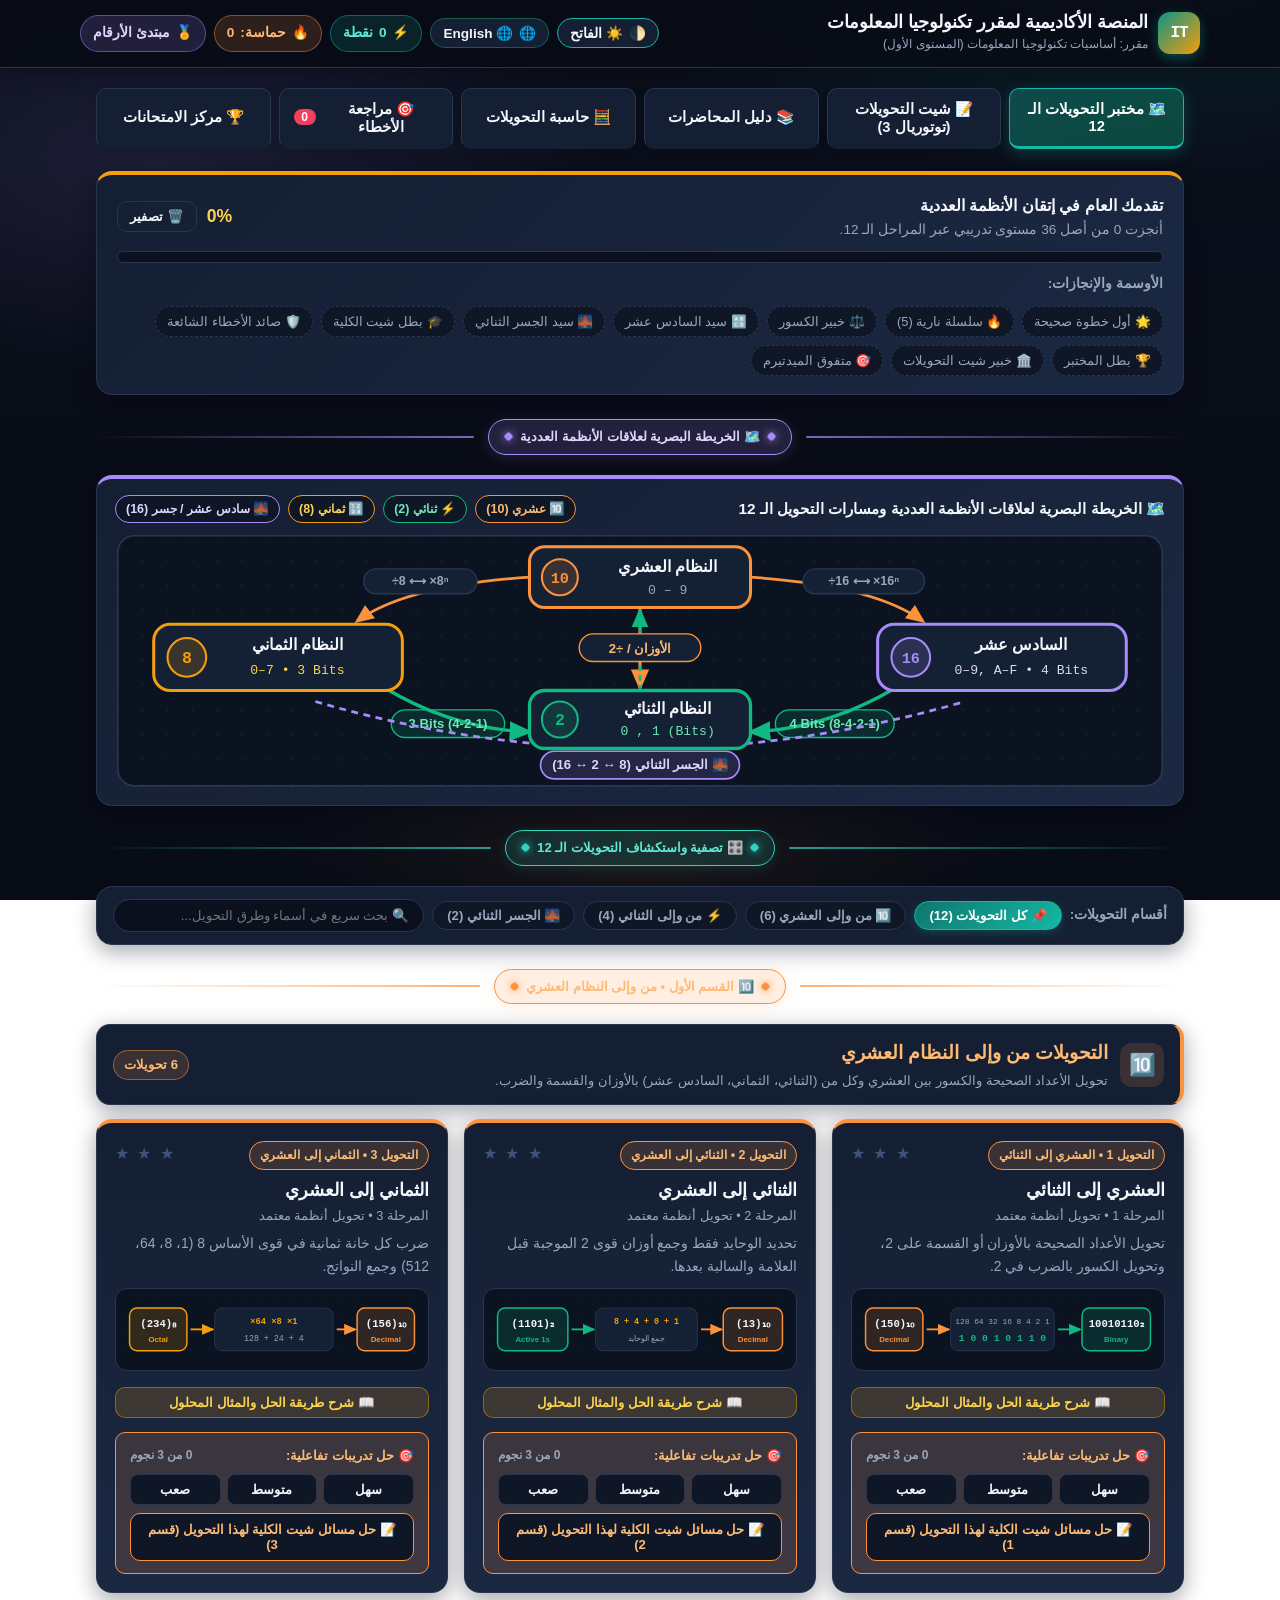
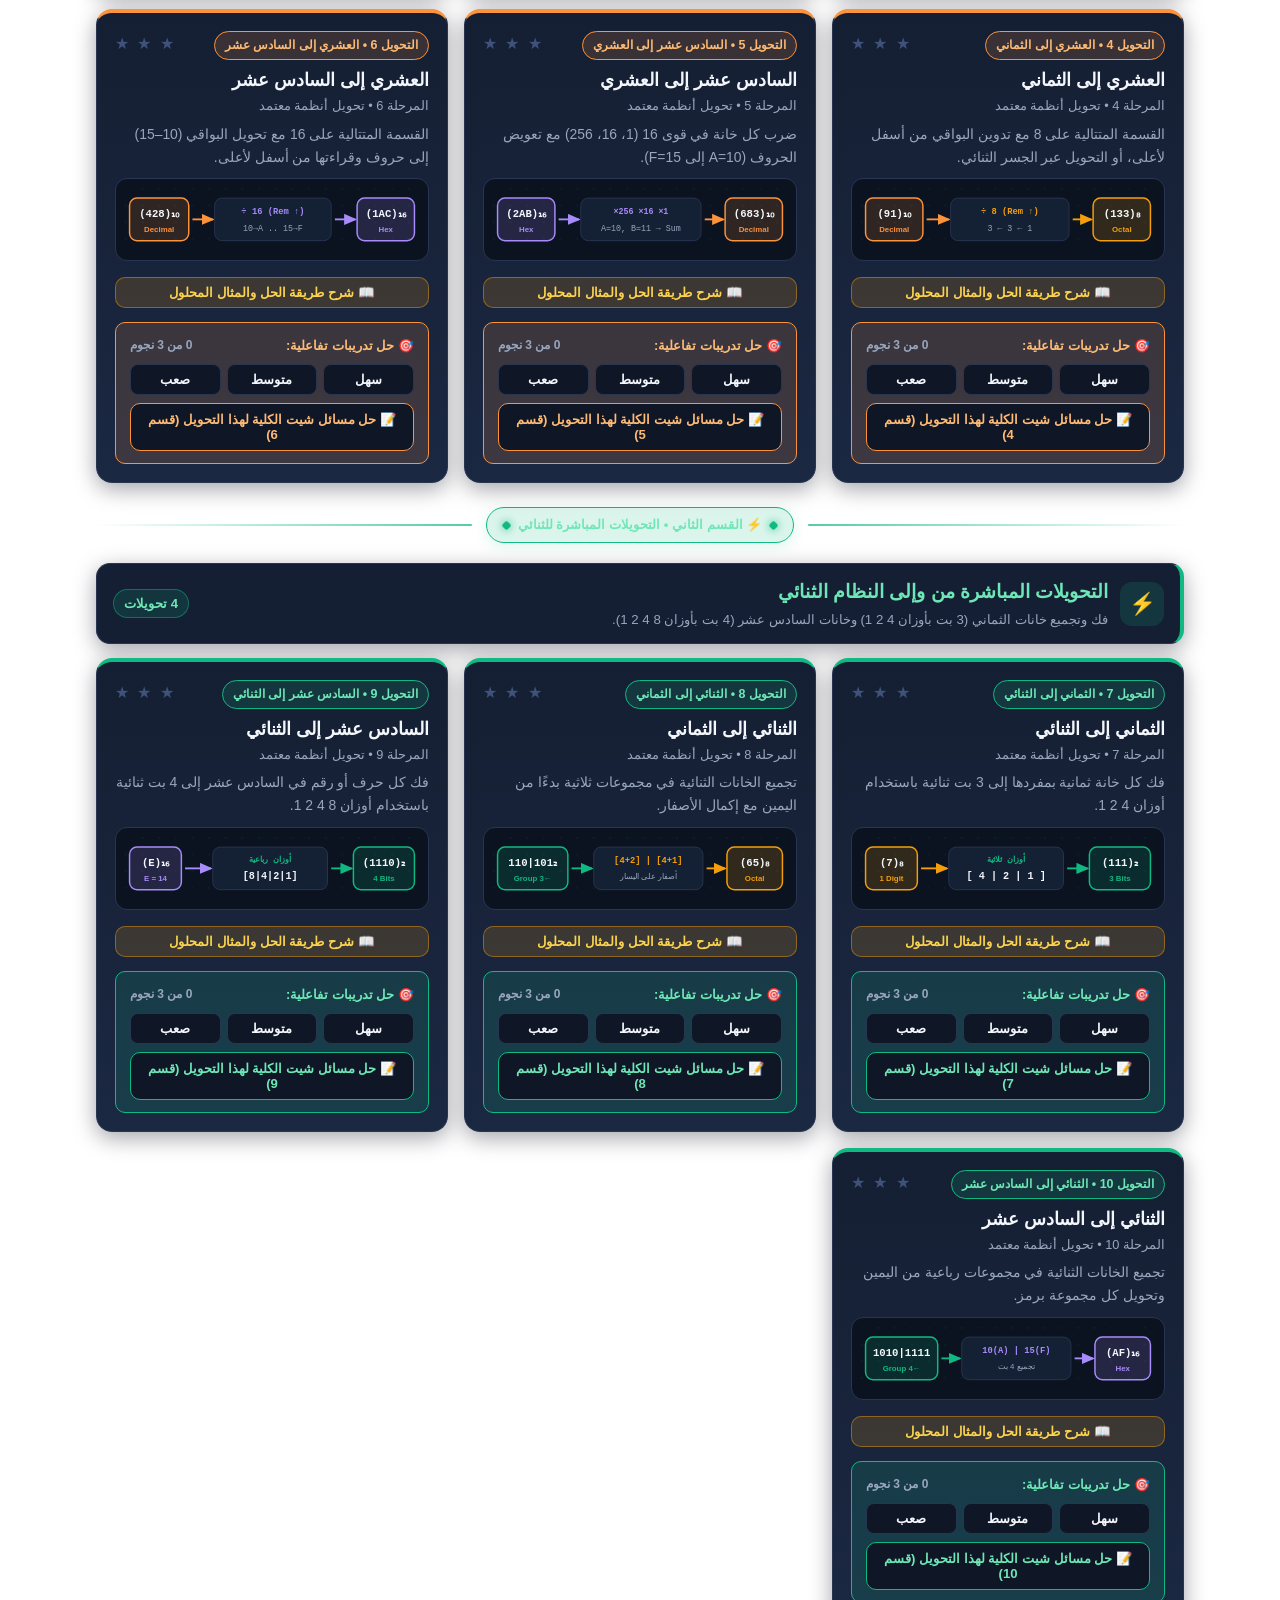
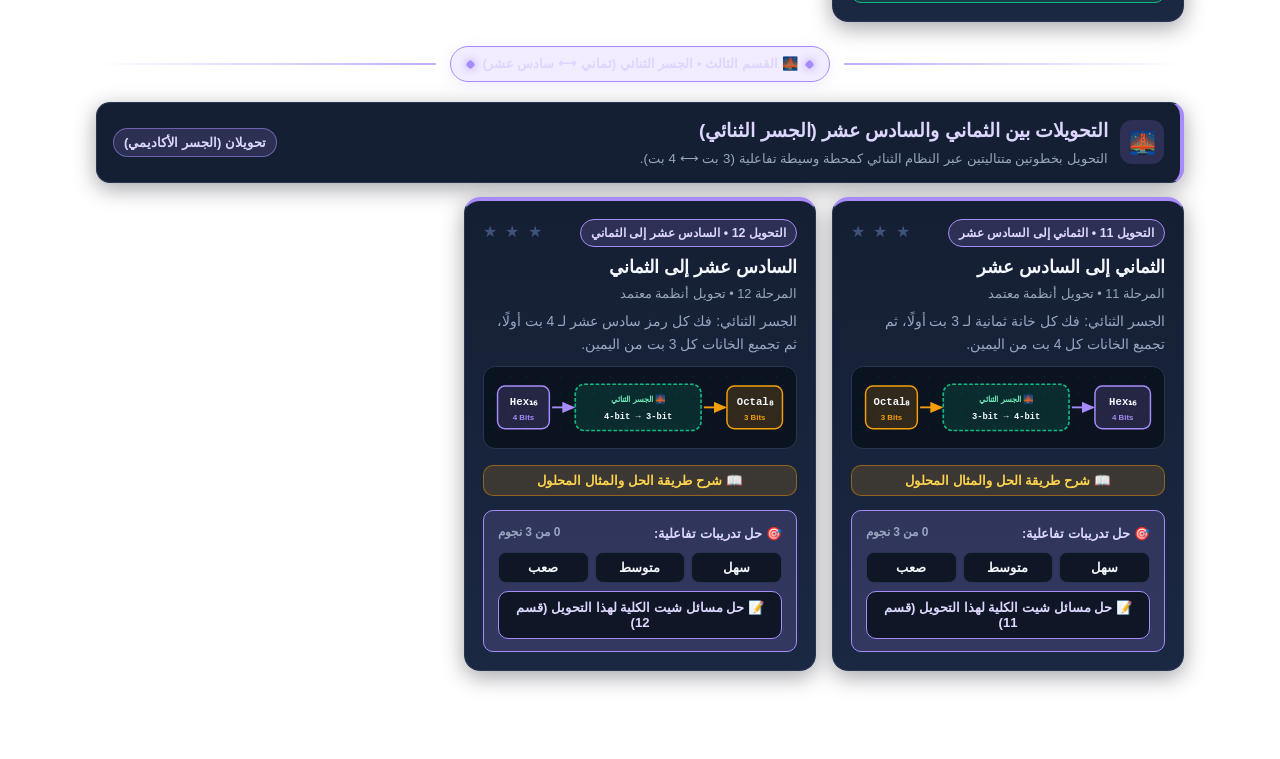
==== commit 3ae18877: "Add IT site files" ====
--- a/index.html
+++ b/index.html
@@ -4,1758 +4,21 @@
   <meta charset="UTF-8" />
   <meta name="viewport" content="width=device-width, initial-scale=1.0" />
   <title>مختبر الأنظمة العددية — لعبة تعليمية تفاعلية</title>
-  <style>
-    :root {
-      --bg: #0b1220;
-      --bg-soft: #111a2e;
-      --card: #16223a;
-      --card-2: #1c2b48;
-      --border: #2a3d63;
-      --text: #f1f5f9;
-      --text-muted: #94a3b8;
-      --primary: #38bdf8;
-      --primary-dark: #0284c7;
-      --accent: #10b981;
-      --accent-soft: rgba(16, 185, 129, 0.15);
-      --warn: #f59e0b;
-      --warn-soft: rgba(245, 158, 11, 0.15);
-      --danger: #f43f5e;
-      --danger-soft: rgba(244, 63, 94, 0.15);
-      --purple: #a78bfa;
-      --purple-soft: rgba(167, 139, 250, 0.15);
-      --radius: 16px;
-      --radius-sm: 10px;
-      --shadow: 0 10px 30px rgba(0, 0, 0, 0.35);
-    }
-
-    * { box-sizing: border-box; margin: 0; padding: 0; }
-
-    body {
-      font-family: 'Segoe UI', 'Tahoma', 'Arial', sans-serif;
-      background: radial-gradient(circle at top right, #162544 0%, var(--bg) 55%);
-      color: var(--text);
-      min-height: 100vh;
-      line-height: 1.65;
-      overflow-x: hidden;
-    }
-
-    .ltr {
-      direction: ltr;
-      unicode-bidi: isolate;
-      display: inline-block;
-    }
-
-    .mono {
-      font-family: 'Consolas', 'Courier New', monospace;
-      direction: ltr;
-      unicode-bidi: isolate;
-    }
-
-    /* Top Header */
-    .topbar {
-      position: sticky;
-      top: 0;
-      z-index: 40;
-      background: rgba(11, 18, 32, 0.9);
-      backdrop-filter: blur(12px);
-      border-bottom: 1px solid var(--border);
-      padding: 12px 16px;
-    }
-
-    .topbar-inner {
-      max-width: 1080px;
-      margin: 0 auto;
-      display: flex;
-      flex-wrap: wrap;
-      align-items: center;
-      justify-content: space-between;
-      gap: 12px;
-    }
-
-    .brand {
-      display: flex;
-      align-items: center;
-      gap: 10px;
-      cursor: pointer;
-    }
-
-    .brand-icon {
-      width: 42px;
-      height: 42px;
-      border-radius: 12px;
-      background: linear-gradient(135deg, #0284c7, #10b981);
-      display: grid;
-      place-items: center;
-      font-family: 'Consolas', monospace;
-      font-weight: 800;
-      font-size: 16px;
-      color: #fff;
-      letter-spacing: -1px;
-      flex-shrink: 0;
-    }
-
-    .brand h1 {
-      font-size: 1.15rem;
-      line-height: 1.25;
-      font-weight: 800;
-    }
-
-    .brand small {
-      display: block;
-      font-size: 0.78rem;
-      color: var(--text-muted);
-    }
-
-    .hud {
-      display: flex;
-      flex-wrap: wrap;
-      align-items: center;
-      gap: 8px;
-    }
-
-    .stat-pill {
-      display: flex;
-      align-items: center;
-      gap: 6px;
-      background: var(--card);
-      border: 1px solid var(--border);
-      border-radius: 999px;
-      padding: 6px 12px;
-      font-size: 0.85rem;
-      font-weight: 700;
-    }
-
-    .stat-pill.xp { border-color: rgba(56, 189, 248, 0.45); color: var(--primary); }
-    .stat-pill.streak { border-color: rgba(245, 158, 11, 0.45); color: var(--warn); }
-    .stat-pill.rank { border-color: rgba(167, 139, 250, 0.45); color: var(--purple); }
-
-    /* Container */
-    .container {
-      max-width: 1080px;
-      margin: 0 auto;
-      padding: 20px 16px 60px;
-    }
-
-    /* Navigation Tabs */
-    .nav-tabs {
-      display: flex;
-      flex-wrap: wrap;
-      gap: 8px;
-      margin-bottom: 20px;
-    }
-
-    .nav-btn {
-      flex: 1 1 160px;
-      background: var(--card);
-      color: var(--text);
-      border: 1px solid var(--border);
-      border-radius: var(--radius-sm);
-      padding: 12px 14px;
-      font-family: inherit;
-      font-size: 0.95rem;
-      font-weight: 700;
-      cursor: pointer;
-      display: flex;
-      align-items: center;
-      justify-content: center;
-      gap: 8px;
-      transition: all 0.2s ease;
-    }
-
-    .nav-btn:hover { border-color: var(--primary); transform: translateY(-1px); }
-    .nav-btn.active {
-      background: linear-gradient(135deg, rgba(2, 132, 199, 0.35), rgba(16, 185, 129, 0.2));
-      border-color: var(--primary);
-      color: #fff;
-    }
-
-    .badge-count {
-      background: var(--danger);
-      color: #fff;
-      font-size: 0.75rem;
-      padding: 1px 7px;
-      border-radius: 999px;
-      min-width: 22px;
-      text-align: center;
-    }
-
-    /* Progress Banner */
-    .mastery-card {
-      background: linear-gradient(135deg, var(--card), var(--card-2));
-      border: 1px solid var(--border);
-      border-radius: var(--radius);
-      padding: 18px 20px;
-      margin-bottom: 22px;
-      box-shadow: var(--shadow);
-    }
-
-    .mastery-top {
-      display: flex;
-      flex-wrap: wrap;
-      justify-content: space-between;
-      align-items: center;
-      gap: 10px;
-      margin-bottom: 10px;
-    }
-
-    .progress-track {
-      width: 100%;
-      height: 12px;
-      background: #0a1020;
-      border-radius: 999px;
-      overflow: hidden;
-      border: 1px solid var(--border);
-    }
-
-    .progress-fill {
-      height: 100%;
-      background: linear-gradient(90deg, var(--primary), var(--accent));
-      border-radius: 999px;
-      transition: width 0.4s ease;
-      width: 0%;
-    }
-
-    .badges-row {
-      display: flex;
-      flex-wrap: wrap;
-      gap: 8px;
-      margin-top: 12px;
-    }
-
-    .ach-badge {
-      font-size: 0.8rem;
-      padding: 4px 10px;
-      border-radius: 999px;
-      border: 1px dashed var(--border);
-      color: var(--text-muted);
-      background: rgba(15, 23, 42, 0.5);
-    }
-
-    .ach-badge.unlocked {
-      border-style: solid;
-      border-color: var(--warn);
-      color: #fde68a;
-      background: var(--warn-soft);
-      font-weight: 700;
-    }
-
-    /* Stage Grid */
-    #stageGrid { display: block; }
-    .stage-grid {
-      display: grid;
-      grid-template-columns: repeat(auto-fill, minmax(300px, 1fr));
-      gap: 16px;
-    }
-
-    .stage-card {
-      background: var(--card);
-      border: 1px solid var(--border);
-      border-radius: var(--radius);
-      padding: 18px;
-      display: flex;
-      flex-direction: column;
-      justify-content: space-between;
-      gap: 14px;
-      transition: border-color 0.2s, transform 0.2s;
-      position: relative;
-    }
-
-    .stage-card:hover {
-      border-color: var(--primary);
-      transform: translateY(-2px);
-    }
-
-    .stage-head {
-      display: flex;
-      justify-content: space-between;
-      align-items: flex-start;
-      gap: 8px;
-    }
-
-    .stage-num {
-      font-size: 0.78rem;
-      font-weight: 800;
-      color: var(--primary);
-      background: rgba(56, 189, 248, 0.14);
-      padding: 3px 10px;
-      border-radius: 999px;
-    }
-
-    .stage-stars {
-      font-size: 1rem;
-      letter-spacing: 2px;
-      color: #334155;
-    }
-
-    .stage-stars .lit { color: var(--warn); }
-
-    .stage-title {
-      font-size: 1.12rem;
-      font-weight: 800;
-      margin-top: 6px;
-    }
-
-    .stage-desc {
-      font-size: 0.88rem;
-      color: var(--text-muted);
-      margin-top: 4px;
-    }
-
-    .diff-row {
-      display: flex;
-      gap: 6px;
-    }
-
-    .diff-btn {
-      flex: 1;
-      padding: 7px 6px;
-      border-radius: 8px;
-      border: 1px solid var(--border);
-      background: var(--bg-soft);
-      color: var(--text);
-      font-family: inherit;
-      font-size: 0.82rem;
-      font-weight: 700;
-      cursor: pointer;
-      transition: all 0.15s;
-    }
-
-    .diff-btn:hover { border-color: var(--primary); background: rgba(56, 189, 248, 0.12); }
-    .diff-btn.done { border-color: var(--accent); color: #6ee7b7; background: var(--accent-soft); }
-
-    .stage-actions {
-      display: flex;
-      gap: 8px;
-    }
-
-    /* Buttons */
-    .btn {
-      border: none;
-      border-radius: var(--radius-sm);
-      padding: 10px 16px;
-      font-family: inherit;
-      font-size: 0.92rem;
-      font-weight: 700;
-      cursor: pointer;
-      display: inline-flex;
-      align-items: center;
-      justify-content: center;
-      gap: 6px;
-      transition: all 0.18s ease;
-    }
-
-    .btn:disabled { opacity: 0.5; cursor: not-allowed; }
-    .btn-primary {
-      background: linear-gradient(135deg, var(--primary-dark), #0369a1);
-      color: #fff;
-    }
-    .btn-primary:hover:not(:disabled) { filter: brightness(1.12); transform: translateY(-1px); }
-
-    .btn-accent {
-      background: linear-gradient(135deg, #059669, #10b981);
-      color: #fff;
-    }
-    .btn-accent:hover:not(:disabled) { filter: brightness(1.1); }
-
-    .btn-outline {
-      background: transparent;
-      color: var(--text);
-      border: 1px solid var(--border);
-    }
-    .btn-outline:hover:not(:disabled) { border-color: var(--primary); color: var(--primary); }
-
-    .btn-warn {
-      background: var(--warn-soft);
-      color: #fcd34d;
-      border: 1px solid rgba(245, 158, 11, 0.45);
-    }
-    .btn-warn:hover:not(:disabled) { background: rgba(245, 158, 11, 0.25); }
-
-    .btn-danger {
-      background: var(--danger-soft);
-      color: #fda4af;
-      border: 1px solid rgba(244, 63, 94, 0.45);
-    }
-
-    .btn-sm { padding: 7px 12px; font-size: 0.84rem; }
-    .btn-full { width: 100%; }
-
-    /* Game Arena */
-    .arena {
-      background: var(--card);
-      border: 1px solid var(--border);
-      border-radius: var(--radius);
-      padding: 20px;
-      box-shadow: var(--shadow);
-    }
-
-    .arena-topbar {
-      display: flex;
-      flex-wrap: wrap;
-      align-items: center;
-      justify-content: space-between;
-      gap: 10px;
-      padding-bottom: 14px;
-      border-bottom: 1px solid var(--border);
-      margin-bottom: 18px;
-    }
-
-    .q-meta {
-      display: flex;
-      flex-wrap: wrap;
-      align-items: center;
-      gap: 8px;
-    }
-
-    .tag {
-      font-size: 0.78rem;
-      font-weight: 700;
-      padding: 3px 10px;
-      border-radius: 999px;
-      background: var(--bg-soft);
-      border: 1px solid var(--border);
-      color: var(--text-muted);
-    }
-
-    .tag.easy { color: #6ee7b7; border-color: rgba(16, 185, 129, 0.45); background: var(--accent-soft); }
-    .tag.medium { color: #fcd34d; border-color: rgba(245, 158, 11, 0.45); background: var(--warn-soft); }
-    .tag.hard { color: #fda4af; border-color: rgba(244, 63, 94, 0.45); background: var(--danger-soft); }
-    .tag.adaptive { color: #ddd6fe; border-color: rgba(167, 139, 250, 0.55); background: var(--purple-soft); }
-    .tag.video-ex { color: #7dd3fc; border-color: rgba(56, 189, 248, 0.5); background: rgba(56, 189, 248, 0.14); }
-
-    .question-box {
-      background: var(--bg-soft);
-      border: 1px solid var(--border);
-      border-radius: var(--radius-sm);
-      padding: 18px;
-      margin-bottom: 18px;
-      text-align: center;
-    }
-
-    .question-prompt {
-      font-size: 1.05rem;
-      color: var(--text);
-      margin-bottom: 10px;
-    }
-
-    .big-number {
-      font-family: 'Consolas', 'Courier New', monospace;
-      font-size: clamp(1.45rem, 4vw, 2.2rem);
-      font-weight: 800;
-      color: var(--primary);
-      direction: ltr;
-      unicode-bidi: isolate;
-      display: inline-block;
-      background: rgba(56, 189, 248, 0.08);
-      border: 1px solid rgba(56, 189, 248, 0.3);
-      padding: 8px 18px;
-      border-radius: 12px;
-      letter-spacing: 1px;
-      word-break: break-all;
-    }
-
-    .big-number sub {
-      font-size: 0.58em;
-      color: var(--warn);
-      margin-left: 2px;
-    }
-
-    /* Interactive Bit Switchboard (طريقة التنوير) */
-    .switch-groups {
-      display: flex;
-      flex-wrap: wrap;
-      justify-content: center;
-      gap: 14px;
-      direction: ltr;
-      margin: 16px 0;
-    }
-
-    .switch-group {
-      background: var(--bg-soft);
-      border: 1px solid var(--border);
-      border-radius: 12px;
-      padding: 12px;
-      text-align: center;
-    }
-
-    .switch-group-label {
-      font-size: 0.95rem;
-      font-weight: 800;
-      color: var(--warn);
-      margin-bottom: 8px;
-      font-family: 'Consolas', monospace;
-    }
-
-    .bit-row {
-      display: flex;
-      justify-content: center;
-      gap: 6px;
-      flex-wrap: wrap;
-    }
-
-    .bit-cell {
-      display: flex;
-      flex-direction: column;
-      align-items: center;
-      gap: 4px;
-    }
-
-    .bit-weight {
-      font-size: 0.78rem;
-      font-family: 'Consolas', monospace;
-      color: var(--text-muted);
-      font-weight: 700;
-    }
-
-    .bit-btn {
-      width: 46px;
-      height: 50px;
-      border-radius: 10px;
-      border: 2px solid var(--border);
-      background: #0d1629;
-      color: #94a3b8;
-      font-family: 'Consolas', monospace;
-      font-size: 1.35rem;
-      font-weight: 800;
-      cursor: pointer;
-      transition: all 0.15s ease;
-    }
-
-    .bit-btn.on,
-    .bit-btn.active {
-      background: linear-gradient(180deg, #10b981, #059669);
-      border-color: #34d399;
-      color: #fff;
-      box-shadow: 0 0 14px rgba(16, 185, 129, 0.45);
-      transform: translateY(-2px);
-    }
-
-    .bit-btn.locked-zero {
-      opacity: 0.45;
-      cursor: pointer;
-    }
-
-    .bit-btn.highlight-one {
-      border-color: var(--primary);
-      background: rgba(56, 189, 248, 0.22);
-      color: #fff;
-      box-shadow: 0 0 12px rgba(56, 189, 248, 0.4);
-    }
-
-    .live-preview {
-      text-align: center;
-      margin-top: 10px;
-      font-size: 0.92rem;
-      color: var(--text-muted);
-    }
-
-    .live-preview strong {
-      color: #6ee7b7;
-      font-family: 'Consolas', monospace;
-      font-size: 1.05rem;
-    }
-
-    /* Grouping Workshop */
-    .group-inputs {
-      display: flex;
-      flex-wrap: wrap;
-      justify-content: center;
-      gap: 12px;
-      direction: ltr;
-      margin: 16px 0;
-    }
-
-    .group-slot {
-      background: var(--bg-soft);
-      border: 1px solid var(--border);
-      border-radius: 12px;
-      padding: 12px 14px;
-      text-align: center;
-      min-width: 110px;
-    }
-
-    .group-weights {
-      font-family: 'Consolas', monospace;
-      font-size: 0.78rem;
-      color: var(--text-muted);
-      letter-spacing: 4px;
-      margin-bottom: 2px;
-    }
-
-    .group-bits {
-      font-family: 'Consolas', monospace;
-      font-size: 1.35rem;
-      font-weight: 800;
-      color: var(--primary);
-      letter-spacing: 3px;
-      margin-bottom: 8px;
-    }
-
-    .group-bits .pad-zero {
-      color: var(--warn);
-      text-decoration: underline dotted;
-    }
-
-    .group-field {
-      width: 72px;
-      padding: 8px;
-      text-align: center;
-      font-family: 'Consolas', monospace;
-      font-size: 1.2rem;
-      font-weight: 800;
-      text-transform: uppercase;
-      background: #0a1020;
-      border: 2px solid var(--border);
-      border-radius: 8px;
-      color: #fff;
-      outline: none;
-    }
-
-    .group-field:focus { border-color: var(--primary); }
-
-    /* Bridge Steps Card (Octal <-> Hex) */
-    .bridge-steps-card {
-      background: rgba(15, 23, 42, 0.75);
-      border: 1px solid var(--border);
-      border-radius: var(--radius-sm);
-      padding: 14px 16px;
-      margin: 12px auto;
-      max-width: 620px;
-      text-align: center;
-    }
-
-    .bridge-header {
-      display: flex;
-      align-items: center;
-      justify-content: center;
-      gap: 12px;
-      margin-bottom: 12px;
-      flex-wrap: wrap;
-    }
-
-    .bridge-arrow {
-      color: var(--warn);
-      font-size: 0.95rem;
-      font-weight: 700;
-    }
-
-    .bridge-step-item {
-      background: var(--bg-soft);
-      border: 1px solid rgba(56, 189, 248, 0.2);
-      border-radius: 10px;
-      padding: 10px 12px;
-      margin-bottom: 8px;
-    }
-
-    .step-badge {
-      display: inline-block;
-      font-size: 0.85rem;
-      font-weight: 700;
-      color: var(--primary);
-      margin-bottom: 6px;
-    }
-
-    .bridge-breakdown {
-      display: flex;
-      flex-wrap: wrap;
-      justify-content: center;
-      gap: 10px;
-      direction: ltr;
-      font-family: 'Consolas', monospace;
-      color: #6ee7b7;
-      font-size: 1.05rem;
-    }
-
-    /* Direct Typing Input */
-    .input-wrap {
-      max-width: 460px;
-      margin: 14px auto;
-      display: flex;
-      flex-direction: column;
-      gap: 10px;
-    }
-
-    .answer-input {
-      width: 100%;
-      padding: 14px 16px;
-      font-family: 'Consolas', 'Courier New', monospace;
-      font-size: 1.35rem;
-      font-weight: 700;
-      text-align: center;
-      direction: ltr;
-      background: #0a1020;
-      border: 2px solid var(--border);
-      border-radius: 12px;
-      color: #fff;
-      outline: none;
-      letter-spacing: 1px;
-    }
-
-    .answer-input:focus { border-color: var(--primary); }
-
-    .keypad {
-      display: flex;
-      flex-wrap: wrap;
-      justify-content: center;
-      gap: 6px;
-      direction: ltr;
-    }
-
-    .key-btn {
-      min-width: 40px;
-      height: 38px;
-      padding: 0 10px;
-      border-radius: 8px;
-      border: 1px solid var(--border);
-      background: var(--bg-soft);
-      color: var(--text);
-      font-family: 'Consolas', monospace;
-      font-size: 1rem;
-      font-weight: 700;
-      cursor: pointer;
-    }
-
-    .key-btn:hover { border-color: var(--primary); background: rgba(56, 189, 248, 0.14); }
-
-    /* Choice Cards (Mistake Detection & Conceptual) */
-    .choices-grid {
-      display: grid;
-      grid-template-columns: repeat(auto-fit, minmax(230px, 1fr));
-      gap: 10px;
-      margin: 14px 0;
-    }
-
-    .choice-btn {
-      background: var(--bg-soft);
-      border: 2px solid var(--border);
-      border-radius: 12px;
-      padding: 14px;
-      color: var(--text);
-      font-family: inherit;
-      font-size: 0.96rem;
-      font-weight: 700;
-      cursor: pointer;
-      text-align: right;
-      transition: all 0.16s ease;
-    }
-
-    .choice-btn:hover:not(:disabled) { border-color: var(--primary); background: rgba(56, 189, 248, 0.1); }
-    .choice-btn.selected { border-color: var(--primary); background: rgba(56, 189, 248, 0.2); }
-    .choice-btn.correct { border-color: var(--accent); background: var(--accent-soft); color: #a7f3d0; }
-    .choice-btn.wrong { border-color: var(--danger); background: var(--danger-soft); color: #fecdd3; }
-
-    /* Feedback Box */
-    .feedback-box {
-      margin-top: 18px;
-      border-radius: 12px;
-      padding: 16px;
-      border: 1px solid var(--border);
-      animation: fadeIn 0.25s ease;
-    }
-
-    .feedback-box.ok {
-      background: var(--accent-soft);
-      border-color: var(--accent);
-    }
-
-    .feedback-box.err {
-      background: var(--danger-soft);
-      border-color: var(--danger);
-    }
-
-    .feedback-title {
-      font-size: 1.05rem;
-      font-weight: 800;
-      margin-bottom: 8px;
-    }
-
-    .feedback-steps {
-      background: rgba(11, 18, 32, 0.65);
-      border-radius: 8px;
-      padding: 12px;
-      margin-top: 10px;
-      font-size: 0.92rem;
-      line-height: 1.7;
-    }
-
-    .feedback-actions {
-      display: flex;
-      flex-wrap: wrap;
-      gap: 10px;
-      margin-top: 12px;
-    }
-
-    /* Scratchpad Drawer (مسودة الامتحان) */
-    .scratchpad {
-      margin-top: 14px;
-      background: rgba(15, 23, 42, 0.75);
-      border: 1px dashed var(--border);
-      border-radius: 10px;
-      padding: 10px 14px;
-      font-size: 0.86rem;
-      color: var(--text-muted);
-    }
-
-    .hex-strip {
-      display: flex;
-      flex-wrap: wrap;
-      gap: 8px;
-      justify-content: center;
-      margin-top: 6px;
-      direction: ltr;
-    }
-
-    .hex-chip {
-      background: var(--card);
-      border: 1px solid var(--border);
-      padding: 3px 9px;
-      border-radius: 6px;
-      font-family: 'Consolas', monospace;
-      font-weight: 700;
-      color: var(--warn);
-    }
-
-    /* Modal (Guide / Explanation) */
-    .modal-backdrop {
-      position: fixed;
-      inset: 0;
-      background: rgba(2, 6, 23, 0.78);
-      backdrop-filter: blur(4px);
-      z-index: 100;
-      display: none;
-      align-items: center;
-      justify-content: center;
-      padding: 16px;
-    }
-
-    .modal-backdrop.open { display: flex; }
-
-    .modal {
-      background: var(--card);
-      border: 1px solid var(--border);
-      border-radius: var(--radius);
-      max-width: 720px;
-      width: 100%;
-      max-height: 86vh;
-      overflow-y: auto;
-      padding: 22px;
-      box-shadow: var(--shadow);
-    }
-
-    .modal-head {
-      display: flex;
-      justify-content: space-between;
-      align-items: center;
-      gap: 10px;
-      border-bottom: 1px solid var(--border);
-      padding-bottom: 12px;
-      margin-bottom: 14px;
-    }
-
-    .guide-table {
-      width: 100%;
-      border-collapse: collapse;
-      margin: 10px 0;
-      font-size: 0.88rem;
-    }
-
-    .guide-table th, .guide-table td {
-      border: 1px solid var(--border);
-      padding: 6px 8px;
-      text-align: center;
-    }
-
-    .guide-table th {
-      background: var(--bg-soft);
-      color: var(--primary);
-    }
-
-    .guide-section {
-      margin-bottom: 14px;
-    }
-
-    .guide-section h4 {
-      color: var(--accent);
-      margin-bottom: 6px;
-      font-size: 1rem;
-    }
-
-    .guide-list {
-      padding-right: 18px;
-      font-size: 0.93rem;
-    }
-
-    .guide-list li { margin-bottom: 5px; }
-
-    /* Summary / Results Screen */
-    .summary-card {
-      text-align: center;
-      padding: 24px 16px;
-    }
-
-    .score-ring {
-      width: 118px;
-      height: 118px;
-      margin: 0 auto 14px;
-      border-radius: 50%;
-      border: 6px solid var(--accent);
-      display: grid;
-      place-items: center;
-      font-size: 1.7rem;
-      font-weight: 800;
-      color: #fff;
-      background: var(--accent-soft);
-    }
-
-    .diag-list {
-      max-width: 560px;
-      margin: 16px auto;
-      text-align: right;
-      display: flex;
-      flex-direction: column;
-      gap: 8px;
-    }
-
-    .diag-item {
-      display: flex;
-      justify-content: space-between;
-      align-items: center;
-      background: var(--bg-soft);
-      border: 1px solid var(--border);
-      border-radius: 10px;
-      padding: 10px 14px;
-      font-size: 0.9rem;
-    }
-
-    .empty-state {
-      text-align: center;
-      padding: 40px 20px;
-      background: var(--card);
-      border: 1px solid var(--border);
-      border-radius: var(--radius);
-    }
-
-    /* Tutorial Sheet View */
-    .sheet-banner {
-      background: linear-gradient(135deg, rgba(30, 58, 138, 0.45), rgba(15, 23, 42, 0.85));
-      border: 1px solid rgba(56, 189, 248, 0.35);
-      border-radius: var(--radius);
-      padding: 20px;
-      margin-bottom: 20px;
-      text-align: center;
-      box-shadow: var(--shadow);
-    }
-    .sheet-uni-tag {
-      display: inline-block;
-      font-size: 0.82rem;
-      font-weight: 700;
-      color: #93c5fd;
-      background: rgba(59, 130, 246, 0.15);
-      border: 1px solid rgba(59, 130, 246, 0.3);
-      padding: 4px 12px;
-      border-radius: 999px;
-      margin-bottom: 8px;
-    }
-    .sheet-grid {
-      display: grid;
-      grid-template-columns: repeat(auto-fit, minmax(280px, 1fr));
-      gap: 14px;
-    }
-    .sheet-card {
-      background: var(--card);
-      border: 1px solid var(--border);
-      border-radius: var(--radius-sm);
-      padding: 16px;
-      display: flex;
-      flex-direction: column;
-      justify-content: space-between;
-      transition: transform 0.15s ease, border-color 0.15s ease;
-    }
-    .sheet-card:hover {
-      transform: translateY(-2px);
-      border-color: rgba(56, 189, 248, 0.5);
-    }
-    .sheet-card-head {
-      display: flex;
-      justify-content: space-between;
-      align-items: center;
-      margin-bottom: 8px;
-    }
-    
-    .exam-grid {
-      display: grid;
-      grid-template-columns: repeat(auto-fit, minmax(280px, 1fr));
-      gap: 16px;
-      margin-top: 20px;
-    }
-    .exam-card {
-      background: var(--card);
-      border: 1px solid var(--border);
-      border-radius: var(--radius);
-      padding: 22px;
-      display: flex;
-      flex-direction: column;
-      justify-content: space-between;
-      transition: transform 0.2s ease, border-color 0.2s ease, box-shadow 0.2s ease;
-      position: relative;
-    }
-    .exam-card:hover {
-      transform: translateY(-3px);
-      border-color: var(--primary);
-      box-shadow: 0 8px 24px rgba(0, 0, 0, 0.35);
-    }
-    .exam-card.featured {
-      border-color: rgba(56, 189, 248, 0.5);
-      background: linear-gradient(180deg, rgba(56, 189, 248, 0.08) 0%, var(--card) 100%);
-    }
-    .exam-card-badge {
-      display: inline-block;
-      padding: 4px 12px;
-      border-radius: 20px;
-      font-size: 0.78rem;
-      font-weight: 700;
-      margin-bottom: 12px;
-      align-self: flex-start;
-    }
-  
-    
-    /* Dedicated Conversion Hubs & Filter Styles */
-    .stage-filters {
-      display: flex;
-      gap: 8px;
-      margin-bottom: 18px;
-      flex-wrap: wrap;
-      align-items: center;
-      background: var(--card);
-      border: 1px solid var(--border);
-      border-radius: var(--radius);
-      padding: 12px 16px;
-    }
-    .stage-filter-btn {
-      background: var(--bg-soft);
-      border: 1px solid var(--border);
-      color: var(--text-muted);
-      padding: 5px 14px;
-      border-radius: 20px;
-      font-size: 0.82rem;
-      cursor: pointer;
-      transition: all 0.2s ease;
-    }
-    .stage-filter-btn:hover, .stage-filter-btn.active {
-      background: var(--primary);
-      color: #0b1220;
-      font-weight: 700;
-      border-color: var(--primary);
-      box-shadow: 0 2px 8px rgba(56, 189, 248, 0.35);
-    }
-    .stage-search-wrap {
-      flex: 1;
-      min-width: 200px;
-    }
-    .stage-search-input {
-      width: 100%;
-      padding: 7px 14px;
-      background: var(--bg);
-      border: 1px solid var(--border);
-      border-radius: 20px;
-      color: var(--text);
-      font-size: 0.82rem;
-      outline: none;
-      transition: border-color 0.2s;
-    }
-    .stage-search-input:focus {
-      border-color: var(--primary);
-    }
-    .card-method-box {
-      background: rgba(245, 158, 11, 0.05);
-      border: 1px solid rgba(245, 158, 11, 0.25);
-      border-radius: var(--radius-sm);
-      padding: 12px 14px;
-      margin: 10px 0;
-    }
-    .card-method-header {
-      display: flex;
-      justify-content: space-between;
-      align-items: center;
-      margin-bottom: 8px;
-      flex-wrap: wrap;
-      gap: 6px;
-    }
-    .card-method-summary {
-      font-size: 0.83rem;
-      color: var(--text);
-      line-height: 1.6;
-    }
-    .card-method-details {
-      margin-top: 10px;
-      padding-top: 10px;
-      border-top: 1px dashed rgba(245, 158, 11, 0.35);
-      font-size: 0.84rem;
-      animation: fadeIn 0.2s ease;
-    }
-    .card-practice-box {
-      background: rgba(56, 189, 248, 0.04);
-      border: 1px solid rgba(56, 189, 248, 0.2);
-      border-radius: var(--radius-sm);
-      padding: 12px 14px;
-    }
-    .btn-sheet-drill {
-      background: rgba(16, 185, 129, 0.15);
-      border: 1px solid rgba(16, 185, 129, 0.4);
-      color: #34d399;
-      font-weight: 700;
-      width: 100%;
-      padding: 7px 10px;
-      border-radius: var(--radius-sm);
-      font-size: 0.82rem;
-      cursor: pointer;
-      transition: all 0.2s;
-      margin-top: 8px;
-      display: flex;
-      align-items: center;
-      justify-content: center;
-      gap: 6px;
-    }
-    .btn-sheet-drill:hover {
-      background: rgba(16, 185, 129, 0.25);
-      border-color: #34d399;
-      transform: translateY(-1px);
-    }
-
-    
-    /* Sectioned Layout for Conversions */
-    .conversion-section {
-      margin-bottom: 30px;
-      animation: fadeIn 0.25s ease;
-    }
-    
-    /* Academic Course & Lectures Styling */
-    .lecture-grid {
-      display: grid;
-      grid-template-columns: repeat(auto-fit, minmax(330px, 1fr));
-      gap: 20px;
-      margin-top: 20px;
-    }
-    .lecture-card {
-      background: var(--card);
-      border: 1px solid var(--border);
-      border-radius: var(--radius);
-      padding: 22px;
-      display: flex;
-      flex-direction: column;
-      justify-content: space-between;
-      transition: transform 0.2s ease, border-color 0.2s ease, box-shadow 0.2s ease;
-      position: relative;
-    }
-    .lecture-card:hover {
-      transform: translateY(-3px);
-      border-color: var(--primary);
-      box-shadow: 0 10px 28px rgba(0, 0, 0, 0.35);
-    }
-    .lecture-card.active-lecture {
-      border-color: rgba(245, 158, 11, 0.6);
-      background: linear-gradient(180deg, rgba(245, 158, 11, 0.08) 0%, var(--card) 100%);
-      box-shadow: 0 0 25px rgba(245, 158, 11, 0.15);
-    }
-    .lecture-badge {
-      display: inline-flex;
-      align-items: center;
-      gap: 6px;
-      padding: 4px 12px;
-      border-radius: 20px;
-      font-size: 0.78rem;
-      font-weight: 800;
-      margin-bottom: 12px;
-      align-self: flex-start;
-    }
-    .lecture-topics-list {
-      list-style: none;
-      padding: 0;
-      margin: 12px 0 16px;
-      font-size: 0.84rem;
-      color: var(--text-muted);
-    }
-    .lecture-topics-list li {
-      position: relative;
-      padding-right: 18px;
-      margin-bottom: 6px;
-      line-height: 1.5;
-    }
-    .lecture-topics-list li::before {
-      content: '•';
-      position: absolute;
-      right: 0;
-      color: var(--primary);
-      font-weight: bold;
-      font-size: 1.1rem;
-    }
-    .calc-step-card {
-      background: rgba(255, 255, 255, 0.03);
-      border: 1px solid var(--border);
-      border-radius: var(--radius-sm);
-      padding: 12px 14px;
-      margin-top: 8px;
-    }
-
-    .conversion-section-header {
-      display: flex;
-      justify-content: space-between;
-      align-items: center;
-      margin-bottom: 14px;
-      padding-bottom: 10px;
-      border-bottom: 1px solid var(--border);
-      flex-wrap: wrap;
-      gap: 10px;
-    }
-    .conv-sec-icon {
-      display: inline-flex;
-      align-items: center;
-      justify-content: center;
-      width: 42px;
-      height: 42px;
-      border-radius: 12px;
-      font-size: 1.35rem;
-      flex-shrink: 0;
-    }
-
-    .sheet-card-title {
-      font-size: 1.02rem;
-      font-weight: 700;
-      color: var(--text);
-      margin-bottom: 6px;
-    }
-    .sheet-samples {
-      display: flex;
-      flex-wrap: wrap;
-      gap: 6px;
-      margin: 8px 0 14px;
-      direction: ltr;
-    }
-    .sheet-sample-chip {
-      font-family: 'Consolas', monospace;
-      font-size: 0.82rem;
-      background: var(--bg-soft);
-      border: 1px solid var(--border);
-      padding: 2px 8px;
-      border-radius: 6px;
-      color: var(--primary);
-    }
-
-    .hidden { display: none !important; }
-
-    @keyframes fadeIn {
-      from { opacity: 0; transform: translateY(6px); }
-      to { opacity: 1; transform: translateY(0); }
-    }
-
-    @media (max-width: 600px) {
-      .arena { padding: 14px; }
-      .bit-btn { width: 40px; height: 44px; font-size: 1.15rem; }
-      .topbar-inner { justify-content: center; text-align: center; }
-      .hud { justify-content: center; }
-    }
-
-    /* ==========================================================================
-       THEME & BILINGUAL ENHANCEMENTS
-       ========================================================================== */
-    html[dir="ltr"] body {
-      font-family: -apple-system, BlinkMacSystemFont, 'Segoe UI', Roboto, Helvetica, Arial, sans-serif;
-      text-align: left;
-    }
-    html[dir="rtl"] body {
-      font-family: 'Segoe UI', Tahoma, 'Arial', sans-serif;
-      text-align: right;
-    }
-
-    /* Light Theme Palette */
-    body.light-theme {
-      --bg: #f8fafc;
-      --bg-soft: #f1f5f9;
-      --card: #ffffff;
-      --card-2: #f8fafc;
-      --border: #e2e8f0;
-      --border-strong: #cbd5e1;
-      --text: #0f172a;
-      --text-muted: #64748b;
-      --primary: #0284c7;
-      --primary-dark: #0369a1;
-      --accent: #059669;
-      --accent-soft: rgba(5, 150, 105, 0.1);
-      --warn: #d97706;
-      --warn-soft: rgba(217, 119, 6, 0.1);
-      --danger: #e11d48;
-      --danger-soft: rgba(225, 29, 72, 0.1);
-      --purple: #7c3aed;
-      --purple-soft: rgba(124, 58, 237, 0.1);
-      --shadow: 0 10px 25px rgba(15, 23, 42, 0.08);
-      background: radial-gradient(circle at top right, #e2e8f0 0%, #f8fafc 55%);
-      color: var(--text);
-    }
-
-    body.light-theme .topbar {
-      background: rgba(255, 255, 255, 0.92);
-      border-bottom-color: #e2e8f0;
-    }
-
-    body.light-theme .stat-pill {
-      background: #ffffff;
-      border-color: #cbd5e1;
-      color: #334155;
-      box-shadow: 0 1px 3px rgba(0,0,0,0.05);
-    }
-
-    body.light-theme .nav-btn {
-      background: #ffffff;
-      color: #334155;
-      border-color: #e2e8f0;
-    }
-    body.light-theme .nav-btn:hover {
-      background: #f1f5f9;
-      color: #0284c7;
-    }
-    body.light-theme .nav-btn.active {
-      background: #0284c7;
-      color: #ffffff;
-      border-color: #0284c7;
-    }
-
-    body.light-theme .sheet-banner,
-    body.light-theme .stage-card,
-    body.light-theme .lecture-card,
-    body.light-theme .sheet-sec-card,
-    body.light-theme .exam-card,
-    body.light-theme .modal-card,
-    body.light-theme .arena,
-    body.light-theme .calc-card,
-    body.light-theme .sheet-card {
-      background: #ffffff;
-      border-color: #e2e8f0;
-      box-shadow: 0 4px 16px rgba(15, 23, 42, 0.05);
-    }
-
-    body.light-theme .calc-screen {
-      background: #f8fafc;
-      border-color: #cbd5e1;
-      color: #0f172a;
-    }
-    body.light-theme .calc-input-val {
-      background: #ffffff;
-      border-color: #cbd5e1;
-      color: #0284c7;
-    }
-    body.light-theme .calc-key {
-      background: #ffffff;
-      border-color: #cbd5e1;
-      color: #0f172a;
-    }
-    body.light-theme .calc-key:hover {
-      background: #f1f5f9;
-      border-color: #0284c7;
-    }
-    body.light-theme select,
-    body.light-theme input {
-      background: #ffffff;
-      border-color: #cbd5e1;
-      color: #0f172a;
-    }
-    body.light-theme .guide-section {
-      background: #f8fafc;
-      border-color: #e2e8f0;
-    }
-    body.light-theme .guide-list li {
-      color: #334155;
-    }
-    body.light-theme .mono {
-      color: #0284c7;
-      background: rgba(2, 132, 199, 0.08);
-      padding: 1px 5px;
-      border-radius: 4px;
-    }
-    body.light-theme .step-card {
-      background: #f8fafc;
-      border-color: #e2e8f0;
-    }
-    body.light-theme .btn-outline {
-      border-color: #cbd5e1;
-      color: #334155;
-    }
-    body.light-theme .btn-outline:hover {
-      background: #f1f5f9;
-    }
-
-    /* Glossary Term & Popover Styling - Clean Look (No Underlines) */
-    .glossary-word, .vocab-term {
-      border-bottom: none !important;
-      text-decoration: none !important;
-      cursor: pointer;
-      position: relative;
-      transition: background 0.15s ease, color 0.15s ease;
-      color: inherit;
-      font-weight: inherit;
-      padding: 0 1px;
-    }
-    .glossary-word:hover, .vocab-term:hover {
-      background: rgba(56, 189, 248, 0.14);
-      border-radius: 4px;
-      color: var(--primary);
-    }
-
-    /* Floating Glossary Popover */
-    .glossary-popover {
-      position: fixed;
-      z-index: 10000;
-      max-width: 380px;
-      width: 92vw;
-      background: var(--card);
-      border: 1.5px solid var(--primary);
-      border-radius: 16px;
-      padding: 16px 18px;
-      box-shadow: 0 20px 45px rgba(0, 0, 0, 0.45), 0 0 20px rgba(56, 189, 248, 0.25);
-      backdrop-filter: blur(16px);
-      animation: popoverFadeIn 0.22s cubic-bezier(0.16, 1, 0.3, 1);
-      direction: rtl;
-      text-align: right;
-      color: var(--text);
-      display: none;
-    }
-    .glossary-popover.visible {
-      display: block;
-    }
-    @keyframes popoverFadeIn {
-      from { opacity: 0; transform: translateY(8px) scale(0.96); }
-      to { opacity: 1; transform: translateY(0) scale(1); }
-    }
-
-    .glossary-popover-header {
-      display: flex;
-      align-items: center;
-      justify-content: space-between;
-      margin-bottom: 10px;
-      padding-bottom: 8px;
-      border-bottom: 1px solid var(--border);
-      gap: 8px;
-    }
-
-    .glossary-popover-term {
-      font-size: 1.18rem;
-      font-weight: 800;
-      color: var(--primary);
-      display: flex;
-      align-items: center;
-      gap: 8px;
-      font-family: 'Consolas', monospace;
-      direction: ltr;
-    }
-
-    .glossary-speak-btn {
-      background: rgba(56, 189, 248, 0.15);
-      border: 1px solid var(--primary);
-      color: var(--primary);
-      width: 30px;
-      height: 30px;
-      border-radius: 50%;
-      display: inline-grid;
-      place-items: center;
-      cursor: pointer;
-      font-size: 14px;
-      transition: all 0.2s;
-    }
-    .glossary-speak-btn:hover {
-      background: var(--primary);
-      color: #fff;
-      transform: scale(1.1);
-    }
-
-    .glossary-popover-close {
-      background: transparent;
-      border: none;
-      color: var(--text-muted);
-      cursor: pointer;
-      font-size: 20px;
-      padding: 0 4px;
-      line-height: 1;
-    }
-    .glossary-popover-close:hover {
-      color: var(--danger);
-    }
-
-    .glossary-popover-ar {
-      font-size: 1.15rem;
-      font-weight: 800;
-      color: var(--accent);
-      margin-bottom: 6px;
-    }
-
-    .glossary-popover-type {
-      display: inline-block;
-      font-size: 0.76rem;
-      background: rgba(167, 139, 250, 0.15);
-      color: var(--purple);
-      border: 1px solid rgba(167, 139, 250, 0.35);
-      border-radius: 999px;
-      padding: 2px 10px;
-      margin-bottom: 8px;
-    }
-
-    .glossary-popover-def {
-      font-size: 0.88rem;
-      line-height: 1.6;
-      color: var(--text);
-      margin-bottom: 10px;
-    }
-
-    .glossary-popover-example {
-      background: rgba(0, 0, 0, 0.22);
-      border-right: 3px solid var(--warn);
-      padding: 7px 12px;
-      border-radius: 6px;
-      font-size: 0.84rem;
-      color: var(--warn);
-      direction: ltr;
-      text-align: left;
-      font-family: 'Consolas', monospace;
-    }
-    body.light-theme .glossary-popover-example {
-      background: rgba(245, 158, 11, 0.08);
-    }
-
-    /* Fast Search inside Popover */
-    .glossary-popover-search {
-      margin-top: 10px;
-      padding-top: 8px;
-      border-top: 1px solid var(--border);
-      display: flex;
-      gap: 6px;
-    }
-    .glossary-popover-search input {
-      flex: 1;
-      padding: 6px 10px;
-      font-size: 0.8rem;
-      border-radius: 8px;
-    }
-
-    .glossary-tip-badge {
-      display: inline-flex;
-      align-items: center;
-      gap: 6px;
-      background: rgba(56, 189, 248, 0.12);
-      border: 1px solid rgba(56, 189, 248, 0.35);
-      border-radius: 8px;
-      padding: 6px 12px;
-      font-size: 0.82rem;
-      color: var(--primary);
-      margin-bottom: 12px;
-    }
-
-  
-    /* --- Enhanced Lectures 1, 2, 4 Styling --- */
-    .lecture-subnav {
-      display: flex;
-      gap: 8px;
-      margin-bottom: 20px;
-      overflow-x: auto;
-      padding-bottom: 6px;
-      border-bottom: 1px solid var(--border);
-    }
-    .subnav-btn {
-      background: var(--card);
-      border: 1px solid var(--border);
-      border-radius: 8px;
-      padding: 8px 16px;
-      font-size: 0.88rem;
-      font-weight: 700;
-      color: var(--text-muted);
-      cursor: pointer;
-      white-space: nowrap;
-      transition: all 0.2s ease;
-    }
-    .subnav-btn:hover {
-      border-color: var(--primary);
-      color: var(--text);
-    }
-    .subnav-btn.active {
-      background: rgba(56, 189, 248, 0.15);
-      border-color: var(--primary);
-      color: var(--primary);
-    }
-    .lec-tab-panel {
-      animation: fadeIn 0.25s ease;
-    }
-    .guide-card {
-      background: var(--card);
-      border: 1px solid var(--border);
-      border-radius: 14px;
-      padding: 20px;
-      margin-bottom: 18px;
-      transition: border-color 0.2s ease;
-    }
-    .guide-card:hover {
-      border-color: rgba(56, 189, 248, 0.4);
-    }
-    .guide-card-header {
-      display: flex;
-      align-items: center;
-      gap: 12px;
-      margin-bottom: 14px;
-      border-bottom: 1px solid var(--border);
-      padding-bottom: 12px;
-    }
-    .guide-card-icon {
-      font-size: 1.8rem;
-      background: rgba(56, 189, 248, 0.12);
-      width: 48px;
-      height: 48px;
-      display: flex;
-      align-items: center;
-      justify-content: center;
-      border-radius: 10px;
-    }
-    .builder-card {
-      background: var(--card);
-      border: 1px solid var(--border);
-      border-radius: 14px;
-      padding: 22px;
-      margin-bottom: 20px;
-    }
-    .builder-grid {
-      display: grid;
-      grid-template-columns: 1fr 1fr;
-      gap: 20px;
-      margin-top: 16px;
-    }
-    @media (max-width: 850px) {
-      .builder-grid {
-        grid-template-columns: 1fr;
-      }
-    }
-    .builder-group {
-      margin-bottom: 16px;
-    }
-    .builder-group label {
-      display: block;
-      font-size: 0.9rem;
-      margin-bottom: 6px;
-      color: var(--text);
-    }
-    .form-control {
-      width: 100%;
-      background: var(--surface);
-      border: 1px solid var(--border);
-      border-radius: 8px;
-      padding: 10px 12px;
-      color: var(--text);
-      font-size: 0.88rem;
-      outline: none;
-      transition: border-color 0.2s;
-    }
-    .form-control:focus {
-      border-color: var(--primary);
-    }
-    .builder-results {
-      background: var(--surface);
-      border: 1px solid var(--border);
-      border-radius: 12px;
-      padding: 18px;
-    }
-    .score-meter {
-      height: 10px;
-      background: rgba(255,255,255,0.08);
-      border-radius: 6px;
-      overflow: hidden;
-      margin-top: 6px;
-      margin-bottom: 12px;
-    }
-    .score-meter-fill {
-      height: 100%;
-      border-radius: 6px;
-      transition: width 0.4s ease, background 0.4s ease;
-    }
-    .question-item-card {
-      background: var(--card);
-      border: 1px solid var(--border);
-      border-radius: 12px;
-      padding: 18px;
-      margin-bottom: 14px;
-      transition: border-color 0.2s ease;
-    }
-    .question-item-card:hover {
-      border-color: rgba(56, 189, 248, 0.35);
-    }
-    .q-opt-grid {
-      display: grid;
-      grid-template-columns: 1fr;
-      gap: 8px;
-      margin-top: 12px;
-    }
-    .q-opt-btn {
-      text-align: inherit;
-      background: var(--surface);
-      border: 1px solid var(--border);
-      border-radius: 8px;
-      padding: 10px 14px;
-      font-size: 0.88rem;
-      color: var(--text);
-      cursor: pointer;
-      display: flex;
-      align-items: center;
-      gap: 10px;
-      transition: all 0.15s ease;
-      width: 100%;
-    }
-    .q-opt-btn:hover {
-      background: rgba(56, 189, 248, 0.1);
-      border-color: var(--primary);
-    }
-    .q-opt-btn.opt-correct {
-      background: rgba(16, 185, 129, 0.2) !important;
-      border-color: #10b981 !important;
-      color: #10b981 !important;
-      font-weight: 700;
-    }
-    .q-opt-btn.opt-wrong {
-      background: rgba(239, 68, 68, 0.2) !important;
-      border-color: #ef4444 !important;
-      color: #ef4444 !important;
-    }
-    .trace-table {
-      width: 100%;
-      border-collapse: collapse;
-      margin-top: 12px;
-      font-size: 0.86rem;
-    }
-    .trace-table th, .trace-table td {
-      border: 1px solid var(--border);
-      padding: 8px 12px;
-      text-align: inherit;
-    }
-    .trace-table th {
-      background: rgba(56, 189, 248, 0.12);
-      color: var(--primary);
-    }
-    .flowchart-diagram-box {
-      background: var(--surface);
-      border: 1px solid var(--border);
-      border-radius: 12px;
-      padding: 16px;
-      text-align: center;
-      margin-bottom: 14px;
-    }
-
-  </style>
+  <link rel="stylesheet" href="IT.css" />
 </head>
 <body>
   <!-- Top HUD -->
   <header class="topbar">
     <div class="topbar-inner">
       <div class="brand" id="btnHomeLogo" title="العودة لفهرس المحاضرات" style="cursor:pointer;" onclick="showView('lectures')">
-        <div class="brand-icon" style="background:linear-gradient(135deg, #38bdf8, #818cf8);">IT</div>
+        <div class="brand-icon" style="background:linear-gradient(135deg, #0d9488, #f59e0b);">IT</div>
         <div>
           <h1 id="brandTitle" style="font-size:1.1rem;font-weight:800;">IT Essentials Course Platform (Number Systems & Architecture)</h1>
           <small id="brandSubtitle" style="color:var(--text-muted);">Academic Computing & Digital Fundamentals (2026/2027)</small>
         </div>
       </div>
       <div class="hud">
-        <button class="stat-pill" id="btnThemeToggle" onclick="toggleTheme()" title="Toggle Light / Dark Mode" style="cursor:pointer;border-color:rgba(56,189,248,0.4);">
+        <button class="stat-pill" id="btnThemeToggle" onclick="toggleTheme()" title="Toggle Light / Dark Mode" style="cursor:pointer;border-color:var(--primary);">
           🌓 <span id="themeToggleText">Light Mode</span>
         </button>
         <button class="stat-pill" id="btnLangToggle" onclick="toggleLanguage()" title="Switch Language / تبديل اللغة" style="cursor:pointer;border-color:rgba(16,185,129,0.4);">
@@ -1783,10 +46,17 @@
     
     <!-- View 0: Lectures & Course Syllabus Dashboard -->
     <section id="viewLectures" class="hidden">
-      <div class="sheet-banner" style="background: linear-gradient(135deg, rgba(56, 189, 248, 0.15) 0%, rgba(245, 158, 11, 0.12) 100%); border-color: rgba(56, 189, 248, 0.35);">
-        <div style="font-size:2.8rem;margin-bottom:8px;">🏛️</div>
+      <div class="sheet-banner" style="background: linear-gradient(135deg, rgba(20, 184, 166, 0.16) 0%, rgba(245, 158, 11, 0.12) 100%); border-color: rgba(20, 184, 166, 0.38);">
+        <div class="banner-emblem" aria-hidden="true">
+          <svg viewBox="0 0 64 64" width="64" height="64">
+            <rect x="6" y="10" width="52" height="44" rx="12" fill="var(--primary-soft)" stroke="var(--primary)" stroke-width="2.5"/>
+            <rect x="16" y="18" width="32" height="20" rx="4" fill="var(--svg-node)" stroke="var(--primary)" stroke-width="1.8"/>
+            <path d="M22 25 L27 28 L22 31 M30 31 L38 31" stroke="var(--accent)" stroke-width="2.2" stroke-linecap="round" stroke-linejoin="round" fill="none"/>
+            <path d="M18 46 H46 M26 42 V50 M38 42 V50" stroke="var(--warn)" stroke-width="2.2" stroke-linecap="round"/>
+          </svg>
+        </div>
         <h2 style="font-size:1.65rem;margin-bottom:8px;">المنصة الأكاديمية لمقرر تكنولوجيا المعلومات</h2>
-        <h3 style="font-size:1.2rem;color:var(--primary);margin-bottom:10px;">مقرر: أساسيات تكنولوجيا المعلومات (المستوى الأول)</h3>
+        <h3 style="font-size:1.2rem;color:var(--primary-fg);margin-bottom:10px;">مقرر: أساسيات تكنولوجيا المعلومات (المستوى الأول)</h3>
         <p style="color:var(--text-muted);max-width:820px;margin:0 auto 16px;font-size:0.95rem;line-height:1.6;">
           أهلاً بك في المنصة الأكاديمية الشاملة لمقرر تكنولوجيا المعلومات. تم تقسيم المنصة إلى <strong>محاضرات دراسية معيارية</strong>، وتُعد <strong>المحاضرة الثالثة (الأنظمة العددية وشيت توتوريال 3)</strong> هي النواة النشطة التفاعلية بالكامل المزودة بجميع التحويلات الـ 12 وحلول الشيت النموذجية والاختبارات التفاعلية.
         </p>
@@ -1797,8 +67,18 @@
         </div>
       </div>
 
+      <div class="section-divider" data-tone="purple">
+        <span class="divider-line divider-line-start"></span>
+        <span class="divider-pill">
+          <span class="divider-dot"></span>
+          <span class="divider-label" data-i18n-en="📚 Academic Course Modules (Lectures 1–6)">📚 محاضرات المقرر الأكاديمي (من 1 إلى 6)</span>
+          <span class="divider-dot"></span>
+        </span>
+        <span class="divider-line divider-line-end"></span>
+      </div>
+
       <!-- Course Lectures Grid -->
-      <div style="margin-top:24px;">
+      <div style="margin-top:8px;">
         <h3 style="font-size:1.25rem;font-weight:800;margin-bottom:16px;color:var(--text);display:flex;align-items:center;gap:8px;">
           <span>📚 فهرس المحاضرات الأكاديمية لمقرر تكنولوجيا المعلومات:</span>
         </h3>
@@ -1808,14 +88,21 @@
 
     
     <!-- View: Lecture 1 (Intro to IT & Computer Systems) -->
-    <section id="viewLec1" class="hidden">
-      <div class="sheet-banner" style="background: linear-gradient(135deg, rgba(56, 189, 248, 0.16) 0%, rgba(99, 102, 241, 0.14) 100%); border-color: rgba(56, 189, 248, 0.4);">
+    <section id="viewLec1" class="hidden" data-view-accent="orange">
+      <div class="sheet-banner" style="background: linear-gradient(135deg, rgba(251, 146, 60, 0.16) 0%, rgba(245, 158, 11, 0.13) 100%); border-color: rgba(251, 146, 60, 0.42);">
         <div style="display:flex;justify-content:center;gap:10px;flex-wrap:wrap;margin-bottom:12px;">
-          <button class="btn btn-outline btn-sm js-back-lectures" onclick="showView('lectures')" style="border-color:var(--primary);color:var(--primary);">⬅️ العودة لفهرس المحاضرات (Lectures Hub)</button>
-        </div>
-        <div class="sheet-uni-tag" id="lec1BadgeTag">💻 المحاضرة 1 • أساسيات تكنولوجيا المعلومات وعمارة الحاسوب</div>
+          <button class="btn btn-outline btn-sm js-back-lectures" onclick="showView('lectures')" style="border-color:var(--orange);color:var(--orange-fg);">⬅️ العودة لفهرس المحاضرات (Lectures Hub)</button>
+        </div>
+        <div class="banner-emblem" aria-hidden="true">
+          <svg viewBox="0 0 64 64" width="60" height="60">
+            <rect x="18" y="18" width="28" height="28" rx="6" fill="var(--orange-soft)" stroke="var(--orange)" stroke-width="2.4"/>
+            <rect x="25" y="25" width="14" height="14" rx="2.5" fill="var(--svg-node)" stroke="var(--warn)" stroke-width="2"/>
+            <path d="M24 10 V18 M32 10 V18 M40 10 V18 M24 46 V54 M32 46 V54 M40 46 V54 M10 24 H18 M10 32 H18 M10 40 H18 M46 24 H54 M46 32 H54 M46 40 H54" stroke="var(--orange)" stroke-width="2.2" stroke-linecap="round"/>
+          </svg>
+        </div>
+        <div class="sheet-uni-tag" id="lec1BadgeTag" style="color:var(--orange-fg);background:var(--orange-soft);border-color:rgba(251,146,60,0.4);">💻 المحاضرة 1 • أساسيات تكنولوجيا المعلومات وعمارة الحاسوب</div>
         <h2 style="font-size:1.6rem;color:var(--text);margin-bottom:6px;" id="lec1TitleHead">المحاضرة 1: مدخل تكنولوجيا المعلومات ومكونات الحاسوب</h2>
-        <div style="font-size:0.95rem;color:var(--primary);font-weight:700;margin-bottom:10px;" id="lec1SubTitleHead">Introduction to Information Technology & Computer Systems (Tutorial 1)</div>
+        <div style="font-size:0.95rem;color:var(--orange-fg);font-weight:700;margin-bottom:10px;" id="lec1SubTitleHead">Introduction to Information Technology & Computer Systems (Tutorial 1)</div>
         <p style="color:var(--text-muted);max-width:760px;margin:0 auto 16px;font-size:0.93rem;line-height:1.6;" id="lec1BannerDesc" data-i18n-en="The complete interactive guide to IT fundamentals: the four pillars of any computer system (Hardware, Software, Data, User), the IPOS processing cycle, CPU details (Cores &amp; GHz), GPUs and AI, RAM speeds, the SSD vs HDD comparison, and the ideal PC specs for a programming student, with the solved 50-question Tutorial 1 sheet and model written answers.">
           الشرح التفاعلي الشامل لمدخل تكنولوجيا المعلومات، الأركان الأربعة لأي نظام حاسوبي (Hardware, Software, Data, User)، دورة المعالجة (IPOS)، تفاصيل المعالج (CPU Cores & GHz)، كروت الشاشة والذكاء الاصطناعي (GPU)، سرعات الذاكرة (RAM)، المقارنة بين SSD و HDD، ومواصفات الحاسوب المثالية لطالب البرمجة، مع حلول شيت التوتوريال الـ 50 سؤالاً والأسئلة المقالية النموذجية.
         </p>
@@ -1825,6 +112,16 @@
           <button class="btn btn-warn" onclick="setLec1SubTab('builder')" data-i18n-en="🛠️ PC Builder &amp; Spec Evaluator">🛠️ محاكي تجميع الحاسوب وتقييم المواصفات</button>
           <button class="btn btn-outline" onclick="startLecPractice('lec1', 'all')" data-i18n-en="🚀 Start Lecture 1 Practice in the Arena">🚀 بدء اختبار المحاضرة 1 في الآرينا</button>
         </div>
+      </div>
+
+      <div class="section-divider" data-tone="orange">
+        <span class="divider-line divider-line-start"></span>
+        <span class="divider-pill">
+          <span class="divider-dot"></span>
+          <span class="divider-label" data-i18n-en="💻 Lecture 1 Study Sections &amp; Hardware Lab">💻 أقسام دراسة المحاضرة 1 ومعمل العتاد</span>
+          <span class="divider-dot"></span>
+        </span>
+        <span class="divider-line divider-line-end"></span>
       </div>
 
       <!-- Sub Navigation Tabs for Lecture 1 -->
@@ -1926,14 +223,24 @@
   
 
     <!-- View: Lecture 2 (Operating Systems & Software) -->
-    <section id="viewLec2" class="hidden">
-      <div class="sheet-banner" style="background: linear-gradient(135deg, rgba(16, 185, 129, 0.16) 0%, rgba(56, 189, 248, 0.14) 100%); border-color: rgba(16, 185, 129, 0.4);">
+    <section id="viewLec2" class="hidden" data-view-accent="emerald">
+      <div class="sheet-banner" style="background: linear-gradient(135deg, rgba(16, 185, 129, 0.16) 0%, rgba(20, 184, 166, 0.14) 100%); border-color: rgba(16, 185, 129, 0.42);">
         <div style="display:flex;justify-content:center;gap:10px;flex-wrap:wrap;margin-bottom:12px;">
-          <button class="btn btn-outline btn-sm js-back-lectures" onclick="showView('lectures')" style="border-color:var(--primary);color:var(--primary);">⬅️ العودة لفهرس المحاضرات (Lectures Hub)</button>
-        </div>
-        <div class="sheet-uni-tag" id="lec2BadgeTag">🖥️ المحاضرة 2 • أنظمة التشغيل وهندسة البرمجيات</div>
+          <button class="btn btn-outline btn-sm js-back-lectures" onclick="showView('lectures')" style="border-color:var(--accent);color:var(--accent-fg);">⬅️ العودة لفهرس المحاضرات (Lectures Hub)</button>
+        </div>
+        <div class="banner-emblem" aria-hidden="true">
+          <svg viewBox="0 0 64 64" width="60" height="60">
+            <rect x="8" y="10" width="48" height="12" rx="4" fill="var(--orange-soft)" stroke="var(--orange)" stroke-width="2"/>
+            <rect x="8" y="26" width="48" height="12" rx="4" fill="var(--accent-soft)" stroke="var(--accent)" stroke-width="2"/>
+            <rect x="8" y="42" width="48" height="12" rx="4" fill="var(--purple-soft)" stroke="var(--purple)" stroke-width="2"/>
+            <circle cx="16" cy="16" r="2.2" fill="var(--orange)"/>
+            <circle cx="16" cy="32" r="2.2" fill="var(--accent)"/>
+            <circle cx="16" cy="48" r="2.2" fill="var(--purple)"/>
+          </svg>
+        </div>
+        <div class="sheet-uni-tag" id="lec2BadgeTag" style="color:var(--accent-fg);background:var(--accent-soft);border-color:rgba(16,185,129,0.4);">🖥️ المحاضرة 2 • أنظمة التشغيل وهندسة البرمجيات</div>
         <h2 style="font-size:1.6rem;color:var(--text);margin-bottom:6px;" id="lec2TitleHead">المحاضرة 2: أنظمة التشغيل والبرمجيات</h2>
-        <div style="font-size:0.95rem;color:var(--accent);font-weight:700;margin-bottom:10px;" id="lec2SubTitleHead">Operating Systems & Software (Tutorial 2)</div>
+        <div style="font-size:0.95rem;color:var(--accent-fg);font-weight:700;margin-bottom:10px;" id="lec2SubTitleHead">Operating Systems & Software (Tutorial 2)</div>
         <p style="color:var(--text-muted);max-width:760px;margin:0 auto 16px;font-size:0.93rem;line-height:1.6;" id="lec2BannerDesc" data-i18n-en="A complete interactive academic guide to software: the hardware-software relationship, system vs application software, the seven OS functions (CPU scheduling, memory &amp; virtual memory, files &amp; file systems, devices &amp; drivers, security, GUI &amp; CLI interfaces, and networking), OS types, the three translators (Compiler, Interpreter, Assembler), and maintenance/backup/compression utilities, with the solved 50-question tutorial sheet and model written answers.">
           دليل أكاديمي تفاعلي شامل لشرح مفهوم البرمجيات، العلاقة بين العتاد والبرمجيات، برمجيات النظام مقابل البرمجيات التطبيقية، الوظائف السبع لنظام التشغيل (جدولة المعالج، إدارة الذاكرة والذاكرة الافتراضية، إدارة الملفات ونظم الملفات، إدارة الأجهزة وبرامج التعريف، الأمان، الواجهات GUI و CLI، والشبكات)، أنواع أنظمة التشغيل، المترجمات الثلاثة (Compiler, Interpreter, Assembler)، وبرمجيات الصيانة والنسخ الاحتياطي والضغط، مع حلول الـ 50 سؤالاً لشيت التوتوريال والأسئلة المقالية النموذجية.
         </p>
@@ -1943,6 +250,16 @@
           <button class="btn btn-warn" onclick="setLec2SubTab('sim')" data-i18n-en="⚙️ Translators &amp; CPU Scheduler Simulator">⚙️ محاكي المترجمات وجدولة المعالج</button>
           <button class="btn btn-outline" onclick="startLecPractice('lec2', 'all')" data-i18n-en="🚀 Start Lecture 2 Practice in the Arena">🚀 بدء اختبار المحاضرة 2 في الآرينا</button>
         </div>
+      </div>
+
+      <div class="section-divider" data-tone="emerald">
+        <span class="divider-line divider-line-start"></span>
+        <span class="divider-pill">
+          <span class="divider-dot"></span>
+          <span class="divider-label" data-i18n-en="🖥️ Lecture 2 Study Modules &amp; OS Simulator">🖥️ أقسام دراسة المحاضرة 2 ومحاكي نظام التشغيل</span>
+          <span class="divider-dot"></span>
+        </span>
+        <span class="divider-line divider-line-end"></span>
       </div>
 
       <!-- Sub Navigation Tabs for Lecture 2 -->
@@ -2020,28 +337,28 @@
               </div>
               <div id="schedulerTimeline" style="display:flex;flex-direction:column;gap:8px;">
                 <div style="display:flex;align-items:center;gap:8px;font-size:0.82rem;">
-                  <span style="width:90px;font-weight:bold;color:#38bdf8;">VS Code (IDE):</span>
-                  <div style="flex:1;background:var(--surface);height:14px;border-radius:4px;overflow:hidden;position:relative;">
-                    <div id="barProc1" style="height:100%;width:0%;background:#38bdf8;transition:width 0.2s linear;"></div>
+                  <span style="width:90px;font-weight:bold;color:var(--primary);">VS Code (IDE):</span>
+                  <div style="flex:1;background:var(--bg-inset);height:14px;border-radius:4px;overflow:hidden;position:relative;">
+                    <div id="barProc1" style="height:100%;width:0%;background:var(--primary);transition:width 0.2s linear;"></div>
                   </div>
                   <span id="stateProc1" class="tag easy" style="font-size:0.7rem;" data-i18n-en="Ready">جاهز</span>
                 </div>
                 <div style="display:flex;align-items:center;gap:8px;font-size:0.82rem;">
-                  <span style="width:90px;font-weight:bold;color:#10b981;">Chrome Browser:</span>
-                  <div style="flex:1;background:var(--surface);height:14px;border-radius:4px;overflow:hidden;position:relative;">
-                    <div id="barProc2" style="height:100%;width:0%;background:#10b981;transition:width 0.2s linear;"></div>
+                  <span style="width:90px;font-weight:bold;color:var(--accent);">Chrome Browser:</span>
+                  <div style="flex:1;background:var(--bg-inset);height:14px;border-radius:4px;overflow:hidden;position:relative;">
+                    <div id="barProc2" style="height:100%;width:0%;background:var(--accent);transition:width 0.2s linear;"></div>
                   </div>
                   <span id="stateProc2" class="tag medium" style="font-size:0.7rem;" data-i18n-en="Ready">جاهز</span>
                 </div>
                 <div style="display:flex;align-items:center;gap:8px;font-size:0.82rem;">
-                  <span style="width:90px;font-weight:bold;color:#f59e0b;">Media Player:</span>
-                  <div style="flex:1;background:var(--surface);height:14px;border-radius:4px;overflow:hidden;position:relative;">
-                    <div id="barProc3" style="height:100%;width:0%;background:#f59e0b;transition:width 0.2s linear;"></div>
+                  <span style="width:90px;font-weight:bold;color:var(--warn);">Media Player:</span>
+                  <div style="flex:1;background:var(--bg-inset);height:14px;border-radius:4px;overflow:hidden;position:relative;">
+                    <div id="barProc3" style="height:100%;width:0%;background:var(--warn);transition:width 0.2s linear;"></div>
                   </div>
                   <span id="stateProc3" class="tag hard" style="font-size:0.7rem;" data-i18n-en="Ready">جاهز</span>
                 </div>
               </div>
-              <div id="schedulerLog" data-i18n-en="Status: scheduler stopped. Press start to watch." style="font-size:0.8rem;color:var(--text-muted);margin-top:10px;padding:6px;background:rgba(56,189,248,0.06);border-radius:6px;">
+              <div id="schedulerLog" data-i18n-en="Status: scheduler stopped. Press start to watch." style="font-size:0.8rem;color:var(--text-muted);margin-top:10px;padding:6px;background:var(--primary-soft);border-radius:6px;">
                 الحالة: الجدولة متوقفة. اضغط زر التشغيل للمشاهدة.
               </div>
             </div>
@@ -2052,14 +369,23 @@
   
 
     <!-- View: Lecture 4 (Programming, Translators & Flowcharts) -->
-    <section id="viewLec4" class="hidden">
-      <div class="sheet-banner" style="background: linear-gradient(135deg, rgba(245, 158, 11, 0.16) 0%, rgba(236, 72, 153, 0.14) 100%); border-color: rgba(245, 158, 11, 0.4);">
+    <section id="viewLec4" class="hidden" data-view-accent="rose">
+      <div class="sheet-banner" style="background: linear-gradient(135deg, rgba(251, 113, 133, 0.16) 0%, rgba(244, 114, 182, 0.14) 100%); border-color: rgba(251, 113, 133, 0.42);">
         <div style="display:flex;justify-content:center;gap:10px;flex-wrap:wrap;margin-bottom:12px;">
-          <button class="btn btn-outline btn-sm js-back-lectures" onclick="showView('lectures')" style="border-color:var(--primary);color:var(--primary);">⬅️ العودة لفهرس المحاضرات (Lectures Hub)</button>
-        </div>
-        <div class="sheet-uni-tag" id="lec4BadgeTag">⚙️ المحاضرة 4 • أساسيات البرمجة والمترجمات وخرائط التدفق</div>
+          <button class="btn btn-outline btn-sm js-back-lectures" onclick="showView('lectures')" style="border-color:var(--rose);color:var(--rose-fg);">⬅️ العودة لفهرس المحاضرات (Lectures Hub)</button>
+        </div>
+        <div class="banner-emblem" aria-hidden="true">
+          <svg viewBox="0 0 64 64" width="60" height="60">
+            <rect x="20" y="6" width="24" height="10" rx="5" fill="var(--rose-soft)" stroke="var(--rose)" stroke-width="2"/>
+            <line x1="32" y1="16" x2="32" y2="23" stroke="var(--rose)" stroke-width="2"/>
+            <polygon points="32,23 48,34 32,45 16,34" fill="var(--warn-soft)" stroke="var(--warn)" stroke-width="2"/>
+            <line x1="32" y1="45" x2="32" y2="51" stroke="var(--accent)" stroke-width="2"/>
+            <rect x="20" y="51" width="24" height="9" rx="4" fill="var(--accent-soft)" stroke="var(--accent)" stroke-width="2"/>
+          </svg>
+        </div>
+        <div class="sheet-uni-tag" id="lec4BadgeTag" style="color:var(--rose-fg);background:var(--rose-soft);border-color:rgba(251,113,133,0.4);">⚙️ المحاضرة 4 • أساسيات البرمجة والمترجمات وخرائط التدفق</div>
         <h2 style="font-size:1.6rem;color:var(--text);margin-bottom:6px;" id="lec4TitleHead">المحاضرة 4: البرمجة والمترجمات والتدفق المنطقي</h2>
-        <div style="font-size:0.95rem;color:var(--warn);font-weight:700;margin-bottom:10px;" id="lec4SubTitleHead">Programming Fundamentals, Translators & Flowcharts (Tutorial 5)</div>
+        <div style="font-size:0.95rem;color:var(--rose-fg);font-weight:700;margin-bottom:10px;" id="lec4SubTitleHead">Programming Fundamentals, Translators & Flowcharts (Tutorial 5)</div>
         <p style="color:var(--text-muted);max-width:760px;margin:0 auto 16px;font-size:0.93rem;line-height:1.6;" id="lec4BannerDesc" data-i18n-en="A complete practical guide to programming basics: how the computer follows logical instructions precisely without guessing (rejecting 10/0), high-level vs low-level languages, the three translators (Compiler, Interpreter, Assembler), algorithms, and the standard flowchart symbols (start/end, input/output, process, decision), with full solutions for the 10 Completion and 10 True/False questions and the 5 flowchart tracing problems with diagrams and trace tables.">
           دليل تعليمي تطبيقي شامل لأساسيات البرمجة، كيف يفهم الحاسوب الأوامر المنطقية بدقة دون تخمين (عدم قبول 10/0)، اللغات عالية ومنخفضة المستوى (High-Level vs Low-Level)، المترجمات الثلاثة (Compiler, Interpreter, Assembler)، الخوارزميات (Algorithms)، الرموز القياسية لخرائط التدفق (Flowcharts: البداية/النهاية، الإدخال/الإخراج، العمليات، وشروط اتخاذ القرار)، مع حلول الشيت الشاملة لأسئلة Complete (10) و True/False (10) وتتبع خرائط التدفق الـ 5 (Flowchart Tracing) بالرسوم والجداول التوضيحية.
         </p>
@@ -2071,6 +397,16 @@
         </div>
       </div>
 
+      <div class="section-divider" data-tone="rose">
+        <span class="divider-line divider-line-start"></span>
+        <span class="divider-pill">
+          <span class="divider-dot"></span>
+          <span class="divider-label" data-i18n-en="📊 Lecture 4 Modules &amp; Flowchart Studio">📊 أقسام دراسة المحاضرة 4 ومعمل خرائط التدفق</span>
+          <span class="divider-dot"></span>
+        </span>
+        <span class="divider-line divider-line-end"></span>
+      </div>
+
       <!-- Sub Navigation Tabs for Lecture 4 -->
       <div class="lecture-subnav">
         <button class="subnav-btn active" id="subnavLec4Guide" onclick="setLec4SubTab('guide')">📖 الشرح والمفاهيم الأساسية</button>
@@ -2119,8 +455,19 @@
   
     <!-- View: Smart Step-by-Step Calculator -->
     <section id="viewCalc" class="hidden">
-      <div class="sheet-banner" style="background: linear-gradient(135deg, rgba(56, 189, 248, 0.12) 0%, rgba(167, 139, 250, 0.12) 100%); border-color: rgba(56, 189, 248, 0.35);">
-        <div style="font-size:2.8rem;margin-bottom:8px;">🧮</div>
+      <div class="sheet-banner" style="background: linear-gradient(135deg, rgba(167, 139, 250, 0.16) 0%, rgba(251, 146, 60, 0.12) 100%); border-color: rgba(167, 139, 250, 0.4);">
+        <div class="banner-emblem" aria-hidden="true">
+          <svg viewBox="0 0 64 64" width="60" height="60">
+            <rect x="12" y="8" width="40" height="48" rx="9" fill="var(--purple-soft)" stroke="var(--purple)" stroke-width="2.4"/>
+            <rect x="18" y="14" width="28" height="12" rx="3" fill="var(--svg-node)" stroke="var(--accent)" stroke-width="1.8"/>
+            <text x="32" y="23" text-anchor="middle" font-family="Consolas,monospace" font-size="9" font-weight="800" fill="var(--accent)">0xFF→255</text>
+            <circle cx="22" cy="35" r="3" fill="var(--orange)"/>
+            <circle cx="32" cy="35" r="3" fill="var(--warn)"/>
+            <circle cx="42" cy="35" r="3" fill="var(--purple)"/>
+            <circle cx="22" cy="45" r="3" fill="var(--accent)"/>
+            <rect x="29" y="42" width="16" height="6" rx="3" fill="var(--teal)"/>
+          </svg>
+        </div>
         <h2 style="font-size:1.6rem;margin-bottom:8px;">حاسبة التحويلات الذكية (مع خطوات الحل النموذجية)</h2>
         <p style="color:var(--text-muted);max-width:760px;margin:0 auto 16px;font-size:0.95rem;">
           أدخل أي عدد صحيح أو كسري في أي نظام عددي، واختر النظام المطلوب لتحصل على <strong>الناتج النهائي + خطوات الحل النموذجية المفصلة خطوة بخطوة</strong> وفق خطوات الشيت المعتمد خطوة بخطوة.
@@ -2137,11 +484,21 @@
         </div>
       </div>
 
-      <div class="arena" style="max-width:780px;margin:0 auto;text-align:right;">
+      <div class="section-divider" data-tone="purple">
+        <span class="divider-line divider-line-start"></span>
+        <span class="divider-pill">
+          <span class="divider-dot"></span>
+          <span class="divider-label" data-i18n-en="🧮 Interactive Base Converter Workspace">🧮 مساحة العمل الحسابية والتحويل الفوري</span>
+          <span class="divider-dot"></span>
+        </span>
+        <span class="divider-line divider-line-end"></span>
+      </div>
+
+      <div class="arena" style="max-width:780px;margin:0 auto;text-align:right;border-top:4px solid var(--purple);">
         <div style="display:grid;grid-template-columns:1fr auto 1fr;gap:12px;align-items:center;margin-bottom:18px;">
           <div>
-            <label style="font-size:0.84rem;color:var(--text-muted);display:block;margin-bottom:6px;font-weight:700;" id="calcFromLabel">Convert from (Source Base):</label>
-            <select id="calcFromBase" class="answer-input" style="padding:8px 12px;font-size:0.95rem;background:var(--card);border:1px solid var(--border);border-radius:var(--radius-sm);color:var(--text);width:100%;">
+            <label style="font-size:0.84rem;color:var(--orange-fg);display:block;margin-bottom:6px;font-weight:700;" id="calcFromLabel">Convert from (Source Base):</label>
+            <select id="calcFromBase" class="answer-input" style="padding:8px 12px;font-size:0.95rem;background:var(--card);border:1.5px solid var(--orange);border-radius:var(--radius-sm);color:var(--text);width:100%;">
               <option value="10">النظام العشري (Decimal - Base 10)</option>
               <option value="2">النظام الثنائي (Binary - Base 2)</option>
               <option value="8">النظام الثماني (Octal - Base 8)</option>
@@ -2149,13 +506,13 @@
             </select>
           </div>
 
-          <div style="font-size:1.6rem;color:var(--primary);text-align:center;padding-top:20px;">
+          <div style="font-size:1.6rem;color:var(--purple);text-align:center;padding-top:20px;">
             ⇄
           </div>
 
           <div>
-            <label style="font-size:0.84rem;color:var(--text-muted);display:block;margin-bottom:6px;font-weight:700;" id="calcToLabel">Convert to (Target Base):</label>
-            <select id="calcToBase" class="answer-input" style="padding:8px 12px;font-size:0.95rem;background:var(--card);border:1px solid var(--border);border-radius:var(--radius-sm);color:var(--text);width:100%;">
+            <label style="font-size:0.84rem;color:var(--accent-fg);display:block;margin-bottom:6px;font-weight:700;" id="calcToLabel">Convert to (Target Base):</label>
+            <select id="calcToBase" class="answer-input" style="padding:8px 12px;font-size:0.95rem;background:var(--card);border:1.5px solid var(--accent);border-radius:var(--radius-sm);color:var(--text);width:100%;">
               <option value="2">النظام الثنائي (Binary - Base 2)</option>
               <option value="10">النظام العشري (Decimal - Base 10)</option>
               <option value="8">النظام الثماني (Octal - Base 8)</option>
@@ -2177,7 +534,7 @@
             <button type="button" class="btn btn-outline btn-xs" onclick="appendCalcKey('E')">E</button>
             <button type="button" class="btn btn-outline btn-xs" onclick="appendCalcKey('F')">F</button>
             <button type="button" class="btn btn-outline btn-xs" id="calcKeyPoint" onclick="appendCalcKey('.')">. (Point)</button>
-            <button type="button" class="btn btn-outline btn-xs" id="calcKeyClear" onclick="clearCalcInput()" style="color:#fcd34d;">Clear</button>
+            <button type="button" class="btn btn-outline btn-xs" id="calcKeyClear" onclick="clearCalcInput()" style="color:var(--warn-fg);">Clear</button>
           </div>
         </div>
 
@@ -2186,13 +543,13 @@
         </button>
 
         <div id="calcResultContainer" class="hidden" style="margin-top:24px;">
-          <div style="background:rgba(16,185,129,0.1);border:1px solid rgba(16,185,129,0.35);border-radius:12px;padding:16px;text-align:center;margin-bottom:18px;">
+          <div style="background:var(--accent-soft);border:1px solid rgba(16,185,129,0.38);border-radius:12px;padding:16px;text-align:center;margin-bottom:18px;">
             <div style="font-size:0.85rem;color:var(--text-muted);margin-bottom:4px;" id="calcFinalOutputLabel">Final Result:</div>
-            <div id="calcFinalOutput" style="font-size:2rem;font-weight:900;color:#34d399;font-family:Consolas,monospace;direction:ltr;"></div>
+            <div id="calcFinalOutput" style="font-size:2rem;font-weight:900;color:var(--accent-fg);font-family:Consolas,monospace;direction:ltr;"></div>
           </div>
 
           <div style="background:var(--card);border:1px solid var(--border);border-radius:14px;padding:20px;">
-            <h4 style="font-size:1.05rem;font-weight:800;color:var(--warn);margin-bottom:12px;display:flex;align-items:center;gap:8px;">
+            <h4 style="font-size:1.05rem;font-weight:800;color:var(--warn-fg);margin-bottom:12px;display:flex;align-items:center;gap:8px;">
               <span id="calcStepsHeaderSpan">🎬 Academic Step-by-Step Model Steps:</span>
             </h4>
             <div id="calcStepsOutput" style="line-height:1.75;font-size:0.92rem;"></div>
@@ -2210,7 +567,7 @@
             <div style="font-size:0.85rem;color:var(--text-muted);" id="masterySubtitle">أكمل مستويات المراحل الـ 12 (سهل ← متوسط ← صعب) لفتح كل الأوسمة.</div>
           </div>
           <div style="display:flex;align-items:center;gap:10px;">
-            <strong style="color:var(--primary);font-size:1.1rem;" id="masteryPercent">0%</strong>
+            <strong style="color:var(--warn-fg);font-size:1.1rem;" id="masteryPercent">0%</strong>
             <button class="btn btn-outline btn-sm" id="btnResetProgress" title="إعادة ضبط التقدم">🗑️ تصفير</button>
           </div>
         </div>
@@ -2219,6 +576,29 @@
         </div>
         <div style="margin-top:10px;font-size:0.85rem;font-weight:700;color:var(--text-muted);" id="badgesTitle">الأوسمة والإنجازات:</div>
         <div class="badges-row" id="badgesRow"></div>
+      </div>
+
+      <div class="section-divider" data-tone="purple">
+        <span class="divider-line divider-line-start"></span>
+        <span class="divider-pill">
+          <span class="divider-dot"></span>
+          <span class="divider-label" data-i18n-en="🗺️ Number Systems Visual Ecosystem Map">🗺️ الخريطة البصرية لعلاقات الأنظمة العددية</span>
+          <span class="divider-dot"></span>
+        </span>
+        <span class="divider-line divider-line-end"></span>
+      </div>
+
+      <!-- Visual Ecosystem Map for the 4 Number Systems & All 12 Conversion Paths -->
+      <div class="systems-map-card" id="systemsMapBox"></div>
+
+      <div class="section-divider" data-tone="teal">
+        <span class="divider-line divider-line-start"></span>
+        <span class="divider-pill">
+          <span class="divider-dot"></span>
+          <span class="divider-label" data-i18n-en="🎛️ Explore &amp; Filter the 12 Conversion Stages">🎛️ تصفية واستكشاف التحويلات الـ 12</span>
+          <span class="divider-dot"></span>
+        </span>
+        <span class="divider-line divider-line-end"></span>
       </div>
 
       <!-- Conversion Filters & Search Bar -->
@@ -2238,11 +618,21 @@
 
     <!-- View: Tutorial Sheet Dashboard -->
     <section id="viewSheet" class="hidden">
-      <div class="sheet-banner">
+      <div class="sheet-banner" style="background: linear-gradient(135deg, rgba(245, 158, 11, 0.16) 0%, rgba(16, 185, 129, 0.12) 100%); border-color: rgba(245, 158, 11, 0.38);">
         <div style="display:flex;justify-content:center;gap:10px;flex-wrap:wrap;margin-bottom:12px;">
-          <button class="btn btn-outline btn-sm js-back-lectures" onclick="showView('lectures')" style="border-color:var(--primary);color:var(--primary);">⬅️ العودة لفهرس المحاضرات (Lectures Hub)</button>
-        </div>
-        <div class="sheet-uni-tag">🏛️ المنصة الأكاديمية التكنولوجية • شيت التحويلات الشامل</div>
+          <button class="btn btn-outline btn-sm js-back-lectures" onclick="showView('lectures')" style="border-color:var(--warn);color:var(--warn-fg);">⬅️ العودة لفهرس المحاضرات (Lectures Hub)</button>
+        </div>
+        <div class="banner-emblem" aria-hidden="true">
+          <svg viewBox="0 0 64 64" width="60" height="60">
+            <rect x="14" y="8" width="36" height="48" rx="6" fill="var(--warn-soft)" stroke="var(--warn)" stroke-width="2.4"/>
+            <line x1="22" y1="20" x2="42" y2="20" stroke="var(--orange)" stroke-width="2.5" stroke-linecap="round"/>
+            <line x1="22" y1="30" x2="42" y2="30" stroke="var(--accent)" stroke-width="2.5" stroke-linecap="round"/>
+            <line x1="22" y1="40" x2="34" y2="40" stroke="var(--purple)" stroke-width="2.5" stroke-linecap="round"/>
+            <circle cx="43" cy="43" r="9" fill="var(--accent)" stroke="var(--svg-node)" stroke-width="2"/>
+            <path d="M39 43 L42 46 L48 40" stroke="#ffffff" stroke-width="2.2" fill="none" stroke-linecap="round" stroke-linejoin="round"/>
+          </svg>
+        </div>
+        <div class="sheet-uni-tag" style="color:var(--warn-fg);background:var(--warn-soft);border-color:rgba(245,158,11,0.4);">🏛️ المنصة الأكاديمية التكنولوجية • شيت التحويلات الشامل</div>
         <h2 style="font-size:1.45rem;color:var(--text);margin-bottom:6px;">شيت الكلية: توتوريال 3</h2>
         <p style="color:var(--text-muted);max-width:680px;margin:0 auto 16px;font-size:0.92rem;">
           بنك أسئلة شيت الكلية الكامل (39 مسألة تحويل رقمي + مسائل المفاهيم ومجالات القيم). تدرّب على حل كل مسألة بنفسك، وإذا لم تعرف الحل أو استسلمت، اضغط على زر كشف الحل لمشاهدة خطوات الحل خطوة بخطوة (التنوير، الضرب المتتالي، والجسر الثنائي).
@@ -2253,8 +643,18 @@
         </div>
       </div>
 
+      <div class="section-divider" data-tone="amber">
+        <span class="divider-line divider-line-start"></span>
+        <span class="divider-pill">
+          <span class="divider-dot"></span>
+          <span class="divider-label" data-i18n-en="📑 Tutorial 3 Question Bank Sections">📑 أقسام وبنك أسئلة توتوريال 3 الملونة</span>
+          <span class="divider-dot"></span>
+        </span>
+        <span class="divider-line divider-line-end"></span>
+      </div>
+
       <div style="margin-bottom:12px;display:flex;justify-content:space-between;align-items:center;flex-wrap:wrap;gap:8px;">
-        <h3 style="font-size:1.1rem;color:var(--primary);" id="sheetGridHeader">📑 Sheet Sections (12 Conversion Topics + Theory Concepts)</h3>
+        <h3 style="font-size:1.1rem;color:var(--warn-fg);" id="sheetGridHeader">📑 Sheet Sections (12 Conversion Topics + Theory Concepts)</h3>
         <span style="font-size:0.84rem;color:var(--text-muted);" id="sheetGridSubtitle">Select any section to drill independently:</span>
       </div>
 
@@ -2266,22 +666,40 @@
 
     <!-- View 3: Final Exam Intro -->
     <section id="viewExam" class="hidden">
-      <div class="sheet-banner" style="background: linear-gradient(135deg, rgba(16, 185, 129, 0.15) 0%, rgba(56, 189, 248, 0.12) 100%); border-color: rgba(16, 185, 129, 0.35);">
-        <div style="font-size:2.8rem;margin-bottom:8px;">🎓</div>
+      <div class="sheet-banner" style="background: linear-gradient(135deg, rgba(16, 185, 129, 0.16) 0%, rgba(245, 158, 11, 0.12) 100%); border-color: rgba(16, 185, 129, 0.38);">
+        <div class="banner-emblem" aria-hidden="true">
+          <svg viewBox="0 0 64 64" width="60" height="60">
+            <path d="M18 14 H46 V26 C46 35 39 42 32 42 C25 42 18 35 18 26 Z" fill="var(--warn-soft)" stroke="var(--warn)" stroke-width="2.4"/>
+            <path d="M18 18 H10 C10 26 14 30 18 30 M46 18 H54 C54 26 50 30 46 30" stroke="var(--warn)" stroke-width="2.2" fill="none"/>
+            <line x1="32" y1="42" x2="32" y2="52" stroke="var(--warn)" stroke-width="2.6"/>
+            <rect x="20" y="52" width="24" height="6" rx="3" fill="var(--warn)"/>
+            <polygon points="32,20 34.5,25 40,25.8 36,29.5 37,35 32,32.2 27,35 28,29.5 24,25.8 29.5,25" fill="var(--warn)"/>
+          </svg>
+        </div>
         <h2 style="font-size:1.6rem;margin-bottom:8px;">مركز الاختبارات والتقييم الأكاديمي</h2>
         <p style="color:var(--text-muted);max-width:760px;margin:0 auto 16px;font-size:0.95rem;">
-          مجموعة اختبارات معيارية مصممة خصيصاً وفق <strong>منهج شيت مقرر تكنولوجيا المعلومات والحاسب (المنصة الأكاديمية المعتمدة)</strong> وسلسلة <strong></strong>، لقياس استيعابك لكافة أنواع التحويلات والكسور والجسر الثنائي مع التقييم بالتقدير الجامعي.
+          مجموعة اختبارات معيارية مصممة خصيصاً وفق <strong>منهج شيت مقرر تكنولوجيا المعلومات والحاسب (المنصة الأكاديمية المعتمدة)</strong> لقياس استيعابك لكافة موضوعات المقرر والتحويلات والكسور والجسر الثنائي مع التقييم بالتقدير الجامعي.
         </p>
         <div style="display:flex;justify-content:center;gap:12px;flex-wrap:wrap;">
           <button class="btn btn-outline" id="btnOpenQuickRef">📖 Review Rules & Weights Tables</button>
         </div>
       </div>
 
+      <div class="section-divider" data-tone="orange">
+        <span class="divider-line divider-line-start"></span>
+        <span class="divider-pill">
+          <span class="divider-dot"></span>
+          <span class="divider-label" data-i18n-en="📚 Individual Lecture Exams (1, 2 &amp; 4)">📚 اختبارات المحاضرات الفردية (1، 2، 4)</span>
+          <span class="divider-dot"></span>
+        </span>
+        <span class="divider-line divider-line-end"></span>
+      </div>
+
       <div class="exam-grid">
         <!-- Exam: Lecture 1 -->
-        <div class="exam-card">
-          <div>
-            <span class="exam-card-badge" style="background:rgba(56,189,248,0.2);color:#38bdf8;">💻 المحاضرة 1</span>
+        <div class="exam-card" style="--card-accent:var(--orange);--card-soft:var(--orange-soft);">
+          <div>
+            <span class="exam-card-badge" style="background:var(--orange-soft);color:var(--orange-fg);">💻 المحاضرة 1</span>
             <h3 style="font-size:1.2rem;margin-bottom:8px;">امتحان المحاضرة 1: مدخل IT ومكونات الحاسوب</h3>
             <p style="font-size:0.88rem;color:var(--text-muted);margin-bottom:14px;line-height:1.5;">
               <strong>25 سؤالاً</strong> مختارة من شيت المحاضرة 1 تغطي: دورة IPOS، معمارية المعالج (CPU & GHz)، كروت الشاشة والذكاء الاصطناعي (GPU)، ذاكرة الرام وحسابات السعات، ومقارنة SSD و HDD.
@@ -2295,9 +713,9 @@
         </div>
 
         <!-- Exam: Lecture 2 -->
-        <div class="exam-card">
-          <div>
-            <span class="exam-card-badge" style="background:rgba(16,185,129,0.2);color:#10b981;">🖥️ المحاضرة 2</span>
+        <div class="exam-card" style="--card-accent:var(--accent);--card-soft:var(--accent-soft);">
+          <div>
+            <span class="exam-card-badge" style="background:var(--accent-soft);color:var(--accent-fg);">🖥️ المحاضرة 2</span>
             <h3 style="font-size:1.2rem;margin-bottom:8px;">امتحان المحاضرة 2: أنظمة التشغيل والبرمجيات</h3>
             <p style="font-size:0.88rem;color:var(--text-muted);margin-bottom:14px;line-height:1.5;">
               <strong>25 سؤالاً</strong> تغطي وظائف نظام التشغيل السبع، جدولة المعالج وتعدد المهام، الذاكرة الافتراضية، التعريفات، الإقلاع، والمترجمات الثلاثة (Compiler, Interpreter, Assembler).
@@ -2311,9 +729,9 @@
         </div>
 
         <!-- Exam: Lecture 4 -->
-        <div class="exam-card">
-          <div>
-            <span class="exam-card-badge" style="background:rgba(245,158,11,0.2);color:#f59e0b;">⚙️ المحاضرة 4</span>
+        <div class="exam-card" style="--card-accent:var(--rose);--card-soft:var(--rose-soft);">
+          <div>
+            <span class="exam-card-badge" style="background:var(--rose-soft);color:var(--rose-fg);">⚙️ المحاضرة 4</span>
             <h3 style="font-size:1.2rem;margin-bottom:8px;">امتحان المحاضرة 4: البرمجة وخرائط التدفق</h3>
             <p style="font-size:0.88rem;color:var(--text-muted);margin-bottom:14px;line-height:1.5;">
               <strong>20 سؤالاً</strong> تغطي مفاهيم البرمجة، اللغات عالية ومنخفضة المستوى، أسئلة الإكمال والصواب والخطأ، وتتبع مخرجات خرائط التدفق وحساب قيم المتغيرات.
@@ -2326,11 +744,21 @@
           <button class="btn btn-warn" onclick="startCustomExam('lec4_exam')" style="width:100%;">🚀 ابدأ امتحان المحاضرة 4</button>
         </div>
 
+        <div class="section-divider compact" data-tone="purple" style="grid-column: 1 / -1;">
+          <span class="divider-line divider-line-start"></span>
+          <span class="divider-pill">
+            <span class="divider-dot"></span>
+            <span class="divider-label" data-i18n-en="🎓 Unified Grand Final Exam">🎓 الامتحان الجامعي النهائي الشامل</span>
+            <span class="divider-dot"></span>
+          </span>
+          <span class="divider-line divider-line-end"></span>
+        </div>
+
         <!-- Grand Comprehensive IT Exam -->
-        <div class="exam-card featured" style="grid-column: 1 / -1; background: linear-gradient(135deg, rgba(56, 189, 248, 0.12) 0%, rgba(167, 139, 250, 0.12) 100%); border-color: rgba(167, 139, 250, 0.4);">
+        <div class="exam-card featured" style="grid-column: 1 / -1; --card-accent:var(--purple); --card-soft:var(--purple-soft); background: linear-gradient(135deg, var(--purple-soft) 0%, var(--orange-soft) 100%); border-color: rgba(167, 139, 250, 0.48);">
           <div style="display:flex;justify-content:space-between;align-items:flex-start;flex-wrap:wrap;gap:12px;">
             <div>
-              <span class="exam-card-badge" style="background:rgba(167,139,250,0.25);color:#a78bfa;">🎓 الاختبار الشامل للمقرر كاملاً</span>
+              <span class="exam-card-badge" style="background:var(--purple-soft);color:var(--purple-fg);">🎓 الاختبار الشامل للمقرر كاملاً</span>
               <h3 style="font-size:1.35rem;margin-bottom:6px;">الامتحان الجامعي النهائي الموحد</h3>
               <p style="font-size:0.9rem;color:var(--text-muted);margin-bottom:12px;line-height:1.6;max-width:760px;">
                 اختبار محاكاة نهائي شامل مكوّن من <strong>50 سؤالاً</strong> يجمع بين كافة موضوعات المنهج: عتاد الحاسوب (المحاضرة 1)، أنظمة التشغيل (المحاضرة 2)، الأنظمة العددية والتحويلات الـ 12 (المحاضرة 3)، والبرمجة وخرائط التدفق (المحاضرة 4) مع شهادة تقدير نهائية وتقدير جامعي رسمي (A+ إلى F).
@@ -2340,10 +768,20 @@
           </div>
         </div>
 
+        <div class="section-divider compact" data-tone="amber" style="grid-column: 1 / -1;">
+          <span class="divider-line divider-line-start"></span>
+          <span class="divider-pill">
+            <span class="divider-dot"></span>
+            <span class="divider-label" data-i18n-en="🔢 Number Systems &amp; Tutorial 3 Exams">🔢 اختبارات الأنظمة العددية والشيت والميدتيرم</span>
+            <span class="divider-dot"></span>
+          </span>
+          <span class="divider-line divider-line-end"></span>
+        </div>
+
         <!-- Exam 1: Comprehensive Sheet Exam -->
-        <div class="exam-card featured">
-          <div>
-            <span class="exam-card-badge" style="background:rgba(56,189,248,0.2);color:#38bdf8;">🏛️ معتمد من شيت الكلية</span>
+        <div class="exam-card featured" style="--card-accent:var(--teal);--card-soft:var(--teal-soft);">
+          <div>
+            <span class="exam-card-badge" style="background:var(--teal-soft);color:var(--teal-fg);">🏛️ معتمد من شيت الكلية</span>
             <h3 style="font-size:1.2rem;margin-bottom:8px;">امتحان شيت الكلية الشامل (توتوريال 3)</h3>
             <p style="font-size:0.88rem;color:var(--text-muted);margin-bottom:14px;line-height:1.5;">
               امتحان شامل يتكون من <strong>25 سؤالاً</strong> مختارة بعناية تغطي الـ 12 قسماً من شيت الكلية (الأعداد الصحيحة، الكسور، القسمة المتتالية، والجسر الثنائي، والمفاهيم).
@@ -2358,9 +796,9 @@
         </div>
 
         <!-- Exam 2: Midterm Simulation -->
-        <div class="exam-card">
-          <div>
-            <span class="exam-card-badge" style="background:rgba(245,158,11,0.2);color:#f59e0b;">🎯 محاكاة الميدتيرم</span>
+        <div class="exam-card" style="--card-accent:var(--warn);--card-soft:var(--warn-soft);">
+          <div>
+            <span class="exam-card-badge" style="background:var(--warn-soft);color:var(--warn-fg);">🎯 محاكاة الميدتيرم</span>
             <h3 style="font-size:1.2rem;margin-bottom:8px;">اختبار الميدتيرم التجريبي (Midterm Exam)</h3>
             <p style="font-size:0.88rem;color:var(--text-muted);margin-bottom:14px;line-height:1.5;">
               <strong>15 سؤالاً</strong> نموذجياً يركز على الأسئلة الأكثر وروداً في الامتحانات الفصلية: الكسور الثنائية والعشرية، وتحويلات السداسي عشر، وحساب عدد البتات.
@@ -2375,9 +813,9 @@
         </div>
 
         <!-- Exam 3: Speed Conversion Blitz -->
-        <div class="exam-card">
-          <div>
-            <span class="exam-card-badge" style="background:rgba(168,85,247,0.2);color:#c084fc;">⚡ تحدي السرعة</span>
+        <div class="exam-card" style="--card-accent:var(--pink);--card-soft:var(--pink-soft);">
+          <div>
+            <span class="exam-card-badge" style="background:var(--pink-soft);color:var(--pink-fg);">⚡ تحدي السرعة</span>
             <h3 style="font-size:1.2rem;margin-bottom:8px;">كويز السرعة للتحويلات (Speed Quiz)</h3>
             <p style="font-size:0.88rem;color:var(--text-muted);margin-bottom:14px;line-height:1.5;">
               <strong>10 أسئلة سريعة</strong> تركز على سرعة البديهة وإتقان أوزان الخانات (8 4 2 1 و 4 2 1) والتحويل الفوري بين الأنظمة.
@@ -2392,9 +830,9 @@
         </div>
 
         <!-- Exam 4: Comprehensive Master Exam -->
-        <div class="exam-card">
-          <div>
-            <span class="exam-card-badge" style="background:rgba(16,185,129,0.2);color:#10b981;">🏆 الاختبار الماستر التراكمي</span>
+        <div class="exam-card" style="--card-accent:var(--accent);--card-soft:var(--accent-soft);">
+          <div>
+            <span class="exam-card-badge" style="background:var(--accent-soft);color:var(--accent-fg);">🏆 الاختبار الماستر التراكمي</span>
             <h3 style="font-size:1.2rem;margin-bottom:8px;">الاختبار التراكمي الشامل (Master Exam)</h3>
             <p style="font-size:0.88rem;color:var(--text-muted);margin-bottom:14px;line-height:1.5;">
               <strong>16 تحدياً متدرجاً</strong> يغطي جميع المراحل من الأسهل للأصعب، مع تقرير تشخيصي متكامل للأداء في كل مرحلة بمفردها وتحديد نقاط الضعف.
@@ -2476,11812 +914,6 @@
     </div>
   </div>
 
-  <script>
-    // =========================================================================
-    // 1. CURRICULUM DATA & GUIDES
-    // =========================================================================
-    const STAGES = [
-  {
-    "id": "dec2bin",
-    "num": 1,
-    "title": "العشري إلى الثنائي",
-    "en": "Decimal → Binary",
-    "shortDesc": "تحويل الأعداد الصحيحة بالأوزان أو القسمة على 2، وتحويل الكسور بالضرب في 2.",
-    "shortDescEn": "Convert integers using binary weights or division by 2, and fractions by successive multiplication by 2.",
-    "quickMethodSummaryEn": "• Integer Part: Write powers of 2 (128 64 32 16 8 4 2 1), light up active bits with 1 and remainder 0, or divide by 2 reading remainders bottom-up.<br>• Fractional Part: Multiply fraction by 2, extract integer bit, and read top-to-bottom.<br>• Solved Example: (150)₁₀ = 128+16+4+2 = (10010110)₂, and (12.25)₁₀ = (1100.01)₂.",
-    "guideHtml": "\n      <div class=\"guide-section\">\n        <h4>أولًا: الأعداد الصحيحة (طريقتان)</h4>\n        <ul class=\"guide-list\">\n          <li><strong>طريقة الأوزان (الأسرع):</strong> اكتب مضاعفات العدد 2 من اليمين لليسار: <span class=\"mono\">128 | 64 | 32 | 16 | 8 | 4 | 2 | 1</span>. نوّر الأرقام التي مجموعها يساوي العدد بـ <strong>1</strong> والباقي <strong>0</strong>.</li>\n          <li><strong>طريقة القسمة على 2:</strong> اقسم العدد على 2؛ إن لم يوجد كسر (<span class=\"mono\">.0</span>) اكتب <strong>0</strong>، وإن ظهر نصف (<span class=\"mono\">.5</span>) اكتب <strong>1</strong> وأكمل بالجزء الصحيح فقط حتى يصل اليسار إلى 0، ثم اقرأ الناتج <strong>من أسفل إلى أعلى</strong>.</li>\n          <li><strong>مثال الشيت المحلول:</strong> <span class=\"mono\">(150)₁₀ = 128 + 16 + 4 + 2 = (10010110)₂</span>.</li>\n        </ul>\n      </div>\n      <div class=\"guide-section\">\n        <h4>ثانيًا: الأعداد الكسرية (الضرب في 2)</h4>\n        <ul class=\"guide-list\">\n          <li>افصل الصحيح عن الكسر، واضرب الجزء الكسري في 2 وخذ الرقم الصحيح على اليسار (<span class=\"mono\">0</span> أو <span class=\"mono\">1</span>).</li>\n          <li>توقف عندما يصبح الجزء على اليمين <span class=\"mono\">.0</span>، ثم اقرأ <strong>من أعلى إلى أسفل</strong> (عكس القسمة!) ولا تنسَ النقطة العشرية (<span class=\"mono\">.</span>).</li>\n          <li><strong>مثال الشيت المحلول:</strong> <span class=\"mono\">(12.25)₁₀</span> ← الصحيح <span class=\"mono\">12 = 1100</span>، والكسر <span class=\"mono\">0.25×2=0.5 (0)</span> ثم <span class=\"mono\">0.5×2=1.0 (1)</span> ← الناتج <span class=\"mono\">(1100.01)₂</span>.</li>\n        </ul>\n        \n      </div>\n    ",
-    "guideHtmlEn": "\n      <div class=\"guide-section\">\n        <h4>1. Converting Integer Part (Two Standard Methods)</h4>\n        <ul class=\"guide-list\">\n          <li><strong>Method 1: Powers of 2 Weights (Fastest):</strong> Write powers of 2 from right to left: <span class=\"mono\">128 | 64 | 32 | 16 | 8 | 4 | 2 | 1</span>. Place a <strong>1</strong> under the weights that sum up exactly to the number, and <strong>0</strong> elsewhere.</li>\n          <li><strong>Method 2: Successive Division by 2:</strong> Divide the integer by 2. If no fraction exists (<span class=\"mono\">.0</span>), record remainder <strong>0</strong>. If a half appears (<span class=\"mono\">.5</span>), record remainder <strong>1</strong>. Continue dividing the integer quotient until reaching 0, then read remainders <strong>from bottom to top</strong> (most significant bit to least significant bit).</li>\n          <li><strong>Solved Model Example:</strong> <span class=\"mono\">(150)₁₀ = 128 + 16 + 4 + 2 = (10010110)₂</span>.</li>\n        </ul>\n      </div>\n      <div class=\"guide-section\">\n        <h4>2. Converting Fractional Part (Successive Multiplication by 2)</h4>\n        <ul class=\"guide-list\">\n          <li>Separate the integer from the fractional part. Multiply the fractional part by 2.</li>\n          <li>Extract the integer digit generated on the left (<span class=\"mono\">0</span> or <span class=\"mono\">1</span>).</li>\n          <li>Continue multiplying the new fractional remainder by 2 until the fraction reaches <span class=\"mono\">.0</span> or desired precision.</li>\n          <li>Read the extracted integer bits <strong>from top to bottom</strong> (opposite of division!), placed immediately after the radix point (<span class=\"mono\">.</span>).</li>\n          <li><strong>Solved Model Example:</strong> <span class=\"mono\">(12.25)₁₀</span> → Integer <span class=\"mono\">12 = 1100</span>, Fraction <span class=\"mono\">0.25 × 2 = 0.5 (0)</span> then <span class=\"mono\">0.5 × 2 = 1.0 (1)</span> → Result <span class=\"mono\">(1100.01)₂</span>.</li>\n        </ul>\n      </div>\n    "
-  },
-  {
-    "id": "bin2dec",
-    "num": 2,
-    "title": "الثنائي إلى العشري",
-    "en": "Binary → Decimal",
-    "shortDesc": "تحديد الوحايد فقط وجمع أوزان قوى 2 الموجبة قبل العلامة والسالبة بعدها.",
-    "shortDescEn": "Identify active 1 bits and sum positive powers of 2 before the point and negative powers after.",
-    "quickMethodSummaryEn": "• Rule of Ones: Write powers of 2 above each bit (1 2 4 8 16 32 ...) and negative powers after the point (0.5 0.25 0.125).<br>• Underline and sum weights for 1 bits only, ignoring 0 bits.<br>• Solved Example: (11111111)₂ = 128+64+32+16+8+4+2+1 = (255)₁₀, and (1100110.111)₂ = (102.875)₁₀.",
-    "guideHtml": "\n      <div class=\"guide-section\">\n        <h4>خطوات الحل السريعة</h4>\n        <ul class=\"guide-list\">\n          <li><strong>قبل النقطة العشرية:</strong> اكتب قوى 2 فوق الخانات بدءًا من اليمين: <span class=\"mono\">1، 2، 4، 8، 16، 32، 64، 128...</span></li>\n          <li><strong>بعد النقطة العشرية:</strong> اكتب القوى السالبة من اليسار لليمين: <span class=\"mono\">2⁻¹=0.5، 2⁻²=0.25، 2⁻³=0.125...</span></li>\n          <li><strong>نصيحة الامتحان الذهبية:</strong> ضع خطًا تحت أوزان الـ <strong>1</strong> فقط وتجاهل الأصفار تمامًا، ثم اجمعها ذهنيًا أو على ورقة المسودة.</li>\n          <li><strong>مثال الشيت:</strong> <span class=\"mono\">(11111111)₂ = 128+64+32+16+8+4+2+1 = (255)₁₀</span>.</li>\n          <li><strong>مثال كسري:</strong> <span class=\"mono\">(1100110.111)₂ = 64+32+4+2 + 0.5+0.25+0.125 = (102.875)₁₀</span>.</li>\n        </ul>\n        \n      </div>\n    ",
-    "guideHtmlEn": "\n      <div class=\"guide-section\">\n        <h4>Step-by-Step Solution Method</h4>\n        <ul class=\"guide-list\">\n          <li><strong>Before the Radix Point (Integer Part):</strong> Write increasing powers of 2 above bits starting from right to left: <span class=\"mono\">2⁰=1, 2¹=2, 2²=4, 2³=8, 2⁴=16, 2⁵=32, 2⁶=64, 2⁷=128...</span></li>\n          <li><strong>After the Radix Point (Fractional Part):</strong> Write decreasing negative powers of 2 from left to right: <span class=\"mono\">2⁻¹=0.5, 2⁻²=0.25, 2⁻³=0.125, 2⁻⁴=0.0625...</span></li>\n          <li><strong>Golden Exam Tip:</strong> Underline the weights corresponding to <strong>1</strong> bits only and completely ignore <strong>0</strong> bits, then add up the active weights.</li>\n          <li><strong>Solved Example (Integer):</strong> <span class=\"mono\">(11111111)₂ = 128 + 64 + 32 + 16 + 8 + 4 + 2 + 1 = (255)₁₀</span>.</li>\n          <li><strong>Solved Example (Fractional):</strong> <span class=\"mono\">(1100110.111)₂ = (64 + 32 + 4 + 2) + (0.5 + 0.25 + 0.125) = (102.875)₁₀</span>.</li>\n        </ul>\n      </div>\n    "
-  },
-  {
-    "id": "oct2dec",
-    "num": 3,
-    "title": "الثماني إلى العشري",
-    "en": "Octal → Decimal",
-    "shortDesc": "ضرب كل خانة ثمانية في قوى الأساس 8 (1، 8، 64، 512) وجمع النواتج.",
-    "shortDescEn": "Multiply each octal digit by its positional power of 8 (1, 8, 64, 512...).",
-    "quickMethodSummaryEn": "• Powers of 8: Multiply each digit from the right by positional weights: (units × 1) + (eights × 8) + (sixty-fours × 64) + ...<br>• Fractional Part: Multiply digits after point by 8⁻¹ (÷8) and 8⁻² (÷64).<br>• Solved Example: (234)₈ = (4×1) + (3×8) + (2×64) = 4 + 24 + 128 = (156)₁₀.",
-    "guideHtml": "\n      <div class=\"guide-section\">\n        <h4>قاعدة أوزان قوى الأساس 8</h4>\n        <ul class=\"guide-list\">\n          <li><strong>الأوزان من اليمين لليسار:</strong>\n            <br>• الخانة الأولى (الآحاد): <span class=\"mono\">8⁰ = 1</span>\n            <br>• الخانة الثانية (العشرات الثمانية): <span class=\"mono\">8¹ = 8</span>\n            <br>• الخانة الثالثة (المئات الثمانية): <span class=\"mono\">8² = 64</span>\n            <br>• الخانة الرابعة: <span class=\"mono\">8³ = 512</span>\n          </li>\n          <li><strong>الكسور الثمانية (بعد الفاصلة):</strong>\n            <br>• أول خانة بعد الفاصلة: <span class=\"mono\">× 8⁻¹ = ÷ 8</span> (مثلاً <span class=\"mono\">0.4₈ = 4/8 = 0.5</span>)\n            <br>• ثاني خانة بعد الفاصلة: <span class=\"mono\">× 8⁻² = ÷ 64</span>\n          </li>\n          <li><strong>مثال الشيت الرسمي:</strong>\n            <br><span class=\"mono\">(234)₈ = (2 × 64) + (3 × 8) + (4 × 1) = 128 + 24 + 4 = (156)₁₀</span>.\n          </li>\n          <li><strong>مثال ثانٍ من الشيت:</strong>\n            <br><span class=\"mono\">(25)₈ = (2 × 8) + (5 × 1) = 16 + 5 = (21)₁₀</span>.\n          </li>\n        </ul>\n        \n      </div>\n    ",
-    "guideHtmlEn": "\n      <div class=\"guide-section\">\n        <h4>Positional Weights of Base 8</h4>\n        <ul class=\"guide-list\">\n          <li><strong>Weights from Right to Left:</strong>\n            <br>• 1st digit (Units): <span class=\"mono\">8⁰ = 1</span>\n            <br>• 2nd digit (Eights): <span class=\"mono\">8¹ = 8</span>\n            <br>• 3rd digit (Sixty-fours): <span class=\"mono\">8² = 64</span>\n            <br>• 4th digit: <span class=\"mono\">8³ = 512</span>\n          </li>\n          <li><strong>Octal Fractions (After Radix Point):</strong>\n            <br>• 1st digit after point: <span class=\"mono\">× 8⁻¹ = ÷ 8</span> (e.g. <span class=\"mono\">0.4₈ = 4/8 = 0.5₁₀</span>)\n            <br>• 2nd digit after point: <span class=\"mono\">× 8⁻² = ÷ 64</span>\n          </li>\n          <li><strong>Official Model Example:</strong> Convert <span class=\"mono\">(234)₈</span> to Decimal:\n            <br>• 4 × 1 = 4\n            <br>• 3 × 8 = 24\n            <br>• 2 × 64 = 128\n            <br>Sum: <span class=\"mono\">128 + 24 + 4 = (156)₁₀</span>.\n          </li>\n        </ul>\n      </div>\n    "
-  },
-  {
-    "id": "dec2oct",
-    "num": 4,
-    "title": "العشري إلى الثماني",
-    "en": "Decimal → Octal",
-    "shortDesc": "القسمة المتتالية على 8 مع تدوين البواقي من أسفل لأعلى، أو التحويل عبر الجسر الثنائي.",
-    "shortDescEn": "Successive division by 8 recording remainders bottom-up, or via the fast binary bridge.",
-    "quickMethodSummaryEn": "• Division by 8: Divide integer by 8 repeatedly, record remainders, and read bottom-to-top.<br>• Binary Bridge: Convert decimal to binary with weights first, then group every 3 bits.<br>• Solved Example: (91)₁₀ = 91÷8=11 (rem 3) | 11÷8=1 (rem 3) | 1÷8=0 (rem 1) ← (133)₈.",
-    "guideHtml": "\n      <div class=\"guide-section\">\n        <h4>طريقتان معتمدتان للتحويل</h4>\n        <ul class=\"guide-list\">\n          <li><strong>الطريقة 1 (القسمة المتتالية على 8):</strong>\n            <br>نقسم العدد على 8؛ نسجل الناتج والباقي، ثم نقسم الناتج على 8 مجددًا حتى نصل إلى الناتج 0.\n            <br>نقرأ عمود البواقي <strong>من أسفل إلى أعلى</strong> (الأسفل هو الخانة الأكثر أهمية على اليسار).\n          </li>\n          <li><strong>مثال الشيت الرسمي:</strong> تحويل <span class=\"mono\">(91)₁₀</span> إلى ثماني:\n            <br>• 91 ÷ 8 = 11 والباقي <strong>3</strong> (الآحاد)\n            <br>• 11 ÷ 8 = 1 والباقي <strong>3</strong>\n            <br>• 1 ÷ 8 = 0 والباقي <strong>1</strong> (الخانة الأخيرة)\n            <br>← الناتج بقراءة البواقي من أسفل لأعلى: <span class=\"mono\">(133)₈</span>.\n          </li>\n          <li><strong>الطريقة 2 (الجسر الثنائي السريع):</strong>\n            <br>حوّل العشري إلى ثنائي بالأوزان أولاً، ثم قسّم الناتج لمجموعات من 3 بت من اليمين واقرأ كل مجموعة بـ (4 2 1).\n          </li>\n          <li><strong>الكسور العشرية:</strong> اضرب الكسر في 8 واسحب الجزء الصحيح من أعلى لأسفل (مثلاً: <span class=\"mono\">0.25 × 8 = 2.0 ← .2₈</span>).</li>\n        </ul>\n        \n      </div>\n    ",
-    "guideHtmlEn": "\n      <div class=\"guide-section\">\n        <h4>Two Standard Academic Methods</h4>\n        <ul class=\"guide-list\">\n          <li><strong>Method 1 (Successive Division by 8):</strong>\n            <br>Divide the number by 8. Record the quotient and the remainder, then divide the quotient by 8 again until reaching quotient 0.\n            <br>Read the column of remainders <strong>from bottom to top</strong> (the bottom remainder is the most significant digit MSB on the left).\n          </li>\n          <li><strong>Official Model Example:</strong> Convert <span class=\"mono\">(91)₁₀</span> to Octal:\n            <br>• 91 ÷ 8 = 11, remainder <strong>3</strong> (least significant digit)\n            <br>• 11 ÷ 8 = 1, remainder <strong>3</strong>\n            <br>• 1 ÷ 8 = 0, remainder <strong>1</strong> (most significant digit)\n            <br>← Reading bottom-up gives: <span class=\"mono\">(133)₈</span>.\n          </li>\n          <li><strong>Method 2 (Fast Binary Bridge):</strong>\n            <br>Convert decimal to binary using powers of 2 first, then partition the binary string into groups of 3 bits from right to left and read each with weights (4 2 1).\n          </li>\n          <li><strong>Fractional Part:</strong> Multiply the fraction by 8 and extract the integer part from top to bottom (e.g. <span class=\"mono\">0.25 × 8 = 2.0 → .2₈</span>).</li>\n        </ul>\n      </div>\n    "
-  },
-  {
-    "id": "hex2dec",
-    "num": 5,
-    "title": "السادس عشر إلى العشري",
-    "en": "Hexadecimal → Decimal",
-    "shortDesc": "ضرب كل خانة في قوى 16 (1، 16، 256) مع تعويض الحروف (A=10 إلى F=15).",
-    "shortDescEn": "Multiply each hex symbol by powers of 16 (1, 16, 256...) replacing A–F with values.",
-    "quickMethodSummaryEn": "• Positional Powers of 16: Multiply digits by (16⁰=1, 16¹=16, 16²=256...) substituting letters: A=10, B=11, C=12, D=13, E=14, F=15.<br>• Solved Example: (2AB)₁₆ = (11×1) + (10×16) + (2×256) = 11 + 160 + 512 = (683)₁₀.",
-    "guideHtml": "\n      <div class=\"guide-section\">\n        <h4>قاعدة أوزان قوى الأساس 16</h4>\n        <ul class=\"guide-list\">\n          <li><strong>جدول الحروف الأساسي:</strong>\n            <br><span class=\"mono\">A=10 | B=11 | C=12 | D=13 | E=14 | F=15</span>\n          </li>\n          <li><strong>الأوزان من اليمين لليسار:</strong>\n            <br>• الخانة الأولى: <span class=\"mono\">16⁰ = 1</span>\n            <br>• الخانة الثانية: <span class=\"mono\">16¹ = 16</span>\n            <br>• الخانة الثالثة: <span class=\"mono\">16² = 256</span>\n            <br>• الخانة الرابعة: <span class=\"mono\">16³ = 4096</span>\n          </li>\n          <li><strong>مثال الشيت الرسمي (2AB)₁₆:</strong>\n            <br>• B (11) × 1 = 11\n            <br>• A (10) × 16 = 160\n            <br>• 2 × 256 = 512\n            <br>المجموع: 512 + 160 + 11 = <span class=\"mono\">(683)₁₀</span>.\n          </li>\n          <li><strong>مثال الشيت (E16)₁₆:</strong>\n            <br>• 6 × 1 = 6 | 1 × 16 = 16 | E (14) × 256 = 3584\n            <br>المجموع: 3584 + 16 + 6 = <span class=\"mono\">(3606)₁₀</span>.\n          </li>\n        </ul>\n        \n      </div>\n    ",
-    "guideHtmlEn": "\n      <div class=\"guide-section\">\n        <h4>Positional Weights of Base 16</h4>\n        <ul class=\"guide-list\">\n          <li><strong>Symbol Values to Remember:</strong>\n            <br><span class=\"mono\">A = 10, B = 11, C = 12, D = 13, E = 14, F = 15</span>.\n          </li>\n          <li><strong>Weights from Right to Left:</strong>\n            <br>• 1st digit: <span class=\"mono\">16⁰ = 1</span>\n            <br>• 2nd digit: <span class=\"mono\">16¹ = 16</span>\n            <br>• 3rd digit: <span class=\"mono\">16² = 256</span>\n            <br>• 4th digit: <span class=\"mono\">16³ = 4096</span>\n          </li>\n          <li><strong>Official Model Example:</strong> Convert <span class=\"mono\">(2AB)₁₆</span> to Decimal:\n            <br>• B (11) × 1 = 11\n            <br>• A (10) × 16 = 160\n            <br>• 2 × 256 = 512\n            <br>Sum: <span class=\"mono\">512 + 160 + 11 = (683)₁₀</span>.\n          </li>\n        </ul>\n      </div>\n    "
-  },
-  {
-    "id": "dec2hex",
-    "num": 6,
-    "title": "العشري إلى السادس عشر",
-    "en": "Decimal → Hexadecimal",
-    "shortDesc": "القسمة المتتالية على 16 مع تحويل البواقي (10–15) إلى حروف وقراءتها من أسفل لأعلى.",
-    "shortDescEn": "Successive division by 16 substituting remainders 10–15 with symbols A–F.",
-    "quickMethodSummaryEn": "• Division by 16: Divide integer by 16, record remainders, substitute 10-15 with letters (A-F), and read bottom-to-top.<br>• Letters: 10=A, 11=B, 12=C, 13=D, 14=E, 15=F.<br>• Solved Example: (3606)₁₀ = 3606÷16=225 (rem 6) | 225÷16=14 (rem 14=E) | 14÷16=0 (rem 14=E) ← (E16)₁₆.",
-    "guideHtml": "\n      <div class=\"guide-section\">\n        <h4>خطوات القسمة على 16 واستبدال الحروف</h4>\n        <ul class=\"guide-list\">\n          <li>اقسم العدد على 16 ودون الناتج والباقي.</li>\n          <li><strong>تحويل البواقي إلى حروف:</strong>\n            <br>إن كان الباقي <span class=\"mono\">10=A | 11=B | 12=C | 13=D | 14=E | 15=F</span>.\n          </li>\n          <li>نقرأ البواقي دائمًا <strong>من أسفل إلى أعلى</strong>.</li>\n          <li><strong>مثال الشيت الرسمي (151)₁₀:</strong>\n            <br>• 151 ÷ 16 = 9 والباقي <strong>7</strong>\n            <br>• 9 ÷ 16 = 0 والباقي <strong>9</strong>\n            <br>← الناتج: <span class=\"mono\">(97)₁₆</span>.\n          </li>\n          <li><strong>مثال الشيت (22)₁₀:</strong>\n            <br>• 22 ÷ 16 = 1 والباقي <strong>6</strong>\n            <br>• 1 ÷ 16 = 0 والباقي <strong>1</strong>\n            <br>← الناتج: <span class=\"mono\">(16)₁₆</span>.\n          </li>\n          <li><strong>مثال البواقي الحرفية (204)₁₀:</strong>\n            <br>• 204 ÷ 16 = 12 والباقي 12 (<span class=\"mono\">C</span>)\n            <br>• 12 ÷ 16 = 0 والباقي 12 (<span class=\"mono\">C</span>)\n            <br>← الناتج: <span class=\"mono\">(CC)₁₆</span>.\n          </li>\n        </ul>\n        \n      </div>\n    ",
-    "guideHtmlEn": "\n      <div class=\"guide-section\">\n        <h4>Division by 16 & Letter Substitutions</h4>\n        <ul class=\"guide-list\">\n          <li><strong>The 16 Hexadecimal Symbols:</strong>\n            <br>Digits <span class=\"mono\">0 to 9</span> remain unchanged.\n            <br>Values 10 through 15 are replaced by letters: <span class=\"mono\">10=A, 11=B, 12=C, 13=D, 14=E, 15=F</span>.\n          </li>\n          <li><strong>Successive Division Steps:</strong>\n            <br>1) Divide the decimal integer by 16 and record quotient and remainder.\n            <br>2) If the remainder is between 10 and 15, substitute it with its hex letter.\n            <br>3) Continue dividing quotients by 16 until reaching 0.\n            <br>4) Read remainders <strong>from bottom to top</strong> (bottom remainder is the leftmost MSB).\n          </li>\n          <li><strong>Official Model Example:</strong> Convert <span class=\"mono\">(3606)₁₀</span> to Hexadecimal:\n            <br>• 3606 ÷ 16 = 225, remainder <strong>6</strong>\n            <br>• 225 ÷ 16 = 14, remainder <strong>1</strong>\n            <br>• 14 ÷ 16 = 0, remainder <strong>14 → E</strong>\n            <br>← Reading bottom-up: <span class=\"mono\">(E16)₁₆</span>.\n          </li>\n        </ul>\n      </div>\n    "
-  },
-  {
-    "id": "oct2bin",
-    "num": 7,
-    "title": "الثماني إلى الثنائي",
-    "en": "Octal → Binary",
-    "shortDesc": "فك كل خانة ثمانية بمفردها إلى 3 بت ثنائية باستخدام أوزان 4 2 1.",
-    "shortDescEn": "Expand each octal digit (0–7) independently into 3 binary bits (weights 4 2 1).",
-    "quickMethodSummaryEn": "• 3-Bit Rule: Decompose every octal digit (0–7) into exactly 3 binary bits with weights (4 2 1).<br>• Caution: Keep leading zeros in inner digits (e.g. 1 → 001, 2 → 010).<br>• Solved Example: (754)₈ → [7=111] [5=101] [4=100] = (111101100)₂.",
-    "guideHtml": "\n      <div class=\"guide-section\">\n        <h4>القاعدة الذهبية: 3 بت لكل رقم</h4>\n        <ul class=\"guide-list\">\n          <li>كل خانة في النظام الثماني (<span class=\"mono\">0–7</span>) تُفك إلى <strong>3 خانات ثنائية بالضبط</strong> بأوزان: <span class=\"mono\">4 | 2 | 1</span>.</li>\n          <li><strong>انتبه للأصفار على اليسار:</strong> الرقم <span class=\"mono\">1</span> يُكتب <span class=\"mono\">001</span>، والرقم <span class=\"mono\">2</span> يُكتب <span class=\"mono\">010</span>. لا تسقط الأصفار الوسطية!</li>\n          <li><strong>أمثلة الشيت :</strong>\n            <br>• <span class=\"mono\">(14)₈ = 001 100 = (001100)₂</span>\n            <br>• <span class=\"mono\">(32)₈ = 011 010 = (011010)₂</span>\n            <br>• <span class=\"mono\">(77)₈ = 111 111 = (111111)₂</span>\n          </li>\n        </ul>\n        \n      </div>\n    ",
-    "guideHtmlEn": "\n      <div class=\"guide-section\">\n        <h4>Golden Rule: 3 Bits Per Octal Digit</h4>\n        <ul class=\"guide-list\">\n          <li>Every octal digit (<span class=\"mono\">0–7</span>) expands into <strong>exactly 3 binary bits</strong> using weights: <span class=\"mono\">4 | 2 | 1</span>.</li>\n          <li><strong>Pay Close Attention to Zeros:</strong> Digit <span class=\"mono\">1</span> must be written as <span class=\"mono\">001</span>, and digit <span class=\"mono\">2</span> as <span class=\"mono\">010</span>. Never drop internal zeros!</li>\n          <li><strong>Official Model Examples:</strong>\n            <br>• <span class=\"mono\">(14)₈ = 001 100 = (001100)₂</span>\n            <br>• <span class=\"mono\">(32)₈ = 011 010 = (011010)₂</span>\n            <br>• <span class=\"mono\">(754)₈ = [111] [101] [100] = (111101100)₂</span>\n          </li>\n        </ul>\n      </div>\n    "
-  },
-  {
-    "id": "bin2oct",
-    "num": 8,
-    "title": "الثنائي إلى الثماني",
-    "en": "Binary → Octal",
-    "shortDesc": "تجميع الخانات الثنائية في مجموعات ثلاثية بدءًا من اليمين مع إكمال الأصفار.",
-    "shortDescEn": "Group binary bits into 3-bit triplets starting from right to left.",
-    "quickMethodSummaryEn": "• Triplet Grouping: Partition binary string into 3-bit groups from right to left.<br>• Pad leftmost group with zeros if incomplete, then read each group using weights (4 2 1).<br>• Solved Example: (111101100)₂ → [111=7] [101=5] [100=4] = (754)₈.",
-    "guideHtml": "\n      <div class=\"guide-section\">\n        <h4>خطوات التجميع</h4>\n        <ul class=\"guide-list\">\n          <li><strong>الأعداد الصحيحة:</strong> قسّم السلسلة الثنائية إلى مجموعات من <strong>3 خانات بدءًا من اليمين نحو اليسار</strong>.</li>\n          <li><strong>إكمال الأصفار:</strong> إن بقيت خانة أو خانتان في المجموعة الأخيرة على اليسار، <strong>ضع أصفارًا على يسارها</strong> لتكتمل 3 بت.</li>\n          <li><strong>في الكسور:</strong> التجميع يبدأ <strong>من النقطة نحو اليمين</strong> (وإكمال الأصفار يكون على أقصى اليمين).</li>\n          <li>احسب قيمة كل مجموعة بجمع أوزان الوحايد فوق <span class=\"mono\">4 | 2 | 1</span>.</li>\n          <li><strong>أمثلة الشيت:</strong>\n            <br>• <span class=\"mono\">(11001011)₂ ← [011] [001] [011] = (313)₈</span>\n            <br>• <span class=\"mono\">(1011110)₂ ← [001] [011] [110] = (136)₈</span>\n          </li>\n        </ul>\n        \n      </div>\n    ",
-    "guideHtmlEn": "\n      <div class=\"guide-section\">\n        <h4>Grouping into Triplets</h4>\n        <ul class=\"guide-list\">\n          <li><strong>Start Grouping from the Right:</strong> Split the binary integer string into groups of <strong>3 bits from right to left</strong>.</li>\n          <li><strong>Padding with Leading Zeros:</strong> If the leftmost group has fewer than 3 bits, add zeros to its left until it has 3 full bits.</li>\n          <li><strong>Read Each Group:</strong> Calculate the value of each 3-bit group using weights <span class=\"mono\">(4 2 1)</span>.</li>\n          <li><strong>Official Model Examples:</strong>\n            <br>• <span class=\"mono\">(11001011)₂ ← [011=3] [001=1] [011=3] = (313)₈</span>\n            <br>• <span class=\"mono\">(1011110)₂ ← [001=1] [011=3] [110=6] = (136)₈</span>\n            <br>• <span class=\"mono\">(111101100)₂ ← [111=7] [101=5] [100=4] = (754)₈</span>\n          </li>\n        </ul>\n      </div>\n    "
-  },
-  {
-    "id": "hex2bin",
-    "num": 9,
-    "title": "السادس عشر إلى الثنائي",
-    "en": "Hexadecimal → Binary",
-    "shortDesc": "فك كل حرف أو رقم في السادس عشر إلى 4 بت ثنائية باستخدام أوزان 8 4 2 1.",
-    "shortDescEn": "Expand each hexadecimal symbol independently into 4 binary bits (weights 8 4 2 1).",
-    "quickMethodSummaryEn": "• 4-Bit Rule: Decompose each hex symbol into exactly 4 binary bits using weights (8 4 2 1).<br>• Remember Letters: A=10 (1010), B=11 (1011), C=12 (1100), D=13 (1101), E=14 (1110), F=15 (1111).<br>• Solved Example: (1EC)₁₆ → [1=0001] [E=1110] [C=1100] = (111101100)₂.",
-    "guideHtml": "\n      <div class=\"guide-section\">\n        <h4>القاعدة الذهبية: 4 بت لكل رمز</h4>\n        <ul class=\"guide-list\">\n          <li>كل رمز في السادس عشر يُفك إلى <strong>4 خانات ثنائية بالضبط</strong> بأوزان: <span class=\"mono\">8 | 4 | 2 | 1</span>.</li>\n          <li><strong>حروف السادس عشر وقيمها:</strong> <span class=\"mono\">A=10 (1010) | B=11 (1011) | C=12 (1100) | D=13 (1101) | E=14 (1110) | F=15 (1111)</span>.</li>\n          <li><strong>أمثلة الشيت:</strong>\n            <br>• <span class=\"mono\">(2AB)₁₆ ← 2=0010 | A=1010 | B=1011 ← (001010101011)₂</span>\n            <br>• <span class=\"mono\">(A5C)₁₆ ← A=1010 | 5=0101 | C=1100 ← (101001011100)₂</span>\n            <br>• <span class=\"mono\">(E16)₁₆ ← E=1110 | 1=0001 | 6=0110 ← (111000010110)₂</span>\n          </li>\n        </ul>\n        \n      </div>\n    ",
-    "guideHtmlEn": "\n      <div class=\"guide-section\">\n        <h4>Golden Rule: 4 Bits Per Hex Symbol</h4>\n        <ul class=\"guide-list\">\n          <li>Every hexadecimal symbol expands into <strong>exactly 4 binary bits</strong> using weights: <span class=\"mono\">8 | 4 | 2 | 1</span>.</li>\n          <li><strong>Hex Letters Reference:</strong>\n            <br>• <span class=\"mono\">A (10) = 8 + 2 = 1010</span>\n            <br>• <span class=\"mono\">B (11) = 8 + 2 + 1 = 1011</span>\n            <br>• <span class=\"mono\">C (12) = 8 + 4 = 1100</span>\n            <br>• <span class=\"mono\">D (13) = 8 + 4 + 1 = 1101</span>\n            <br>• <span class=\"mono\">E (14) = 8 + 4 + 2 = 1110</span>\n            <br>• <span class=\"mono\">F (15) = 8 + 4 + 2 + 1 = 1111</span>\n          </li>\n          <li><strong>Official Model Example:</strong> Convert <span class=\"mono\">(1EC)₁₆</span> to Binary:\n            <br>• 1 → 0001\n            <br>• E (14) → 1110\n            <br>• C (12) → 1100\n            <br>← Concatenated Result: <span class=\"mono\">(000111101100)₂ = (111101100)₂</span>.\n          </li>\n        </ul>\n      </div>\n    "
-  },
-  {
-    "id": "bin2hex",
-    "num": 10,
-    "title": "الثنائي إلى السادس عشر",
-    "en": "Binary → Hexadecimal",
-    "shortDesc": "تجميع الخانات الثنائية في مجموعات رباعية من اليمين وتحويل كل مجموعة برمز.",
-    "shortDescEn": "Group binary bits into 4-bit quads from right to left, mapping 10–15 to A–F.",
-    "quickMethodSummaryEn": "• Quad Grouping: Partition binary string into 4-bit groups from right to left.<br>• Pad leftmost group with zeros if incomplete, then read each quad using weights (8 4 2 1) and map 10-15 to letters (A-F).<br>• Solved Example: (111101100)₂ → [0001=1] [1110=E] [1100=C] = (1EC)₁₆.",
-    "guideHtml": "\n      <div class=\"guide-section\">\n        <h4>خطوات التجميع الرباعي</h4>\n        <ul class=\"guide-list\">\n          <li>قسّم السلسلة الثنائية لمجموعات من <strong>4 خانات بدءًا من اليمين نحو اليسار</strong>.</li>\n          <li>أكمل المجموعة الأخيرة على اليسار بأصفار لتصبح 4 خانات.</li>\n          <li>اجمع أوزان الـ 1 في كل مجموعة: <span class=\"mono\">8 | 4 | 2 | 1</span>. إن زاد المجموع عن 9 حوّله للحرف المقابل (<span class=\"mono\">10=A</span> حتى <span class=\"mono\">15=F</span>).</li>\n          <li><strong>أمثلة الشيت:</strong>\n            <br>• <span class=\"mono\">(11001011)₂ ← [1100=C] [1011=B] = (CB)₁₆</span>\n            <br>• <span class=\"mono\">(1011110)₂ ← [0101=5] [1110=E] = (5E)₁₆</span>\n            <br>• <span class=\"mono\">(00100111)₂ ← [0010=2] [0111=7] = (27)₁₆</span>\n          </li>\n        </ul>\n        \n      </div>\n    ",
-    "guideHtmlEn": "\n      <div class=\"guide-section\">\n        <h4>Grouping into 4-Bit Quads</h4>\n        <ul class=\"guide-list\">\n          <li><strong>Start Grouping from the Right:</strong> Split the binary integer string into groups of <strong>4 bits from right to left</strong>.</li>\n          <li><strong>Padding with Leading Zeros:</strong> If the leftmost group has fewer than 4 bits, add zeros on its left until it has 4 full bits.</li>\n          <li><strong>Calculate and Map:</strong> Read each 4-bit group using weights <span class=\"mono\">(8 4 2 1)</span>. If the value is between 10 and 15, convert it to its hex letter (<span class=\"mono\">10=A</span> through <span class=\"mono\">15=F</span>).</li>\n          <li><strong>Official Model Examples:</strong>\n            <br>• <span class=\"mono\">(11001011)₂ ← [1100=C] [1011=B] = (CB)₁₆</span>\n            <br>• <span class=\"mono\">(1011110)₂ ← [0101=5] [1110=E] = (5E)₁₆</span>\n            <br>• <span class=\"mono\">(00100111)₂ ← [0010=2] [0111=7] = (27)₁₆</span>\n          </li>\n        </ul>\n      </div>\n    "
-  },
-  {
-    "id": "oct2hex",
-    "num": 11,
-    "title": "الثماني إلى السادس عشر",
-    "en": "Octal → Hexadecimal",
-    "shortDesc": "الجسر الثنائي: فك كل خانة ثمانية لـ 3 بت أولًا، ثم تجميع الخانات كل 4 بت من اليمين.",
-    "shortDescEn": "Convert octal to binary (3 bits), then regroup into 4 bits for hex.",
-    "quickMethodSummaryEn": "• Binary Bridge Station: There is no direct conversion between Octal and Hex.<br>• Step 1: Decompose each octal digit into 3 bits (4 2 1).<br>• Step 2: Regroup the binary bits into 4 bits from right to left (8 4 2 1).<br>• Solved Example: (754)₈ → 111 101 100 → [0001=1] [1110=E] [1100=C] = (1EC)₁₆.",
-    "guideHtml": "\n      <div class=\"guide-section\">\n        <h4>طريقة الجسر الثنائي (Binary Bridge)</h4>\n        <p style=\"color:var(--text-muted);margin-bottom:8px;\">لا يوجد تحويل مباشر بين الثماني والسادس عشر؛ نستخدم <strong>النظام الثنائي كمحطة وسيطة (جسر)</strong>:</p>\n        <ul class=\"guide-list\">\n          <li><strong>الخطوة 1 (من ثماني لثنائي):</strong> فك كل رقم ثماني إلى <strong>3 بت</strong> (أوزان 4 2 1).</li>\n          <li><strong>الخطوة 2 (من ثنائي لسادس عشر):</strong> قسّم السلسلة الناتجة لمجموعات من <strong>4 بت بدءًا من اليمين</strong>، مع إكمال الأصفار على أقصى اليسار إن لزم.</li>\n          <li><strong>أمثلة الشيت:</strong>\n            <br>• <span class=\"mono\">(754)₈ ← [111][101][100] = 111101100₂ ← [0001=1][1110=E][1100=C] = (1EC)₁₆</span>\n            <br>• <span class=\"mono\">(71)₈ ← [111][001] = 111001₂ ← [0011=3][1001=9] = (39)₁₆</span>\n            <br>• <span class=\"mono\">(550)₈ ← [101][101][000] = 101101000₂ ← [0001=1][0110=6][1000=8] = (168)₁₆</span>\n          </li>\n        </ul>\n        \n      </div>\n    ",
-    "guideHtmlEn": "\n      <div class=\"guide-section\">\n        <h4>Binary Bridge Method</h4>\n        <p style=\"color:var(--text-muted);margin-bottom:8px;\">No direct conversion exists between Base 8 and Base 16; we use the <strong>Binary System as an intermediate bridge</strong>:</p>\n        <ul class=\"guide-list\">\n          <li><strong>Step 1 (Octal to Binary):</strong> Decompose each octal digit into <strong>3 binary bits</strong> (weights 4 2 1).</li>\n          <li><strong>Step 2 (Binary to Hexadecimal):</strong> Partition the resulting binary bitstream into groups of <strong>4 bits starting from right to left</strong>, padding the left with zeros if necessary.</li>\n          <li><strong>Official Model Examples:</strong>\n            <br>• <span class=\"mono\">(754)₈ ← [111][101][100] = 111101100₂ ← [0001=1][1110=E][1100=C] = (1EC)₁₆</span>\n            <br>• <span class=\"mono\">(71)₈ ← [111][001] = 111001₂ ← [0011=3][1001=9] = (39)₁₆</span>\n            <br>• <span class=\"mono\">(550)₈ ← [101][101][000] = 101101000₂ ← [0001=1][0110=6][1000=8] = (168)₁₆</span>\n          </li>\n        </ul>\n      </div>\n    "
-  },
-  {
-    "id": "hex2oct",
-    "num": 12,
-    "title": "السادس عشر إلى الثماني",
-    "en": "Hexadecimal → Octal",
-    "shortDesc": "الجسر الثنائي: فك كل رمز سادس عشر لـ 4 بت أولًا، ثم تجميع الخانات كل 3 بت من اليمين.",
-    "shortDescEn": "Convert hex to binary (4 bits), then regroup into 3 bits for octal.",
-    "quickMethodSummaryEn": "• Reverse Binary Bridge: Use the binary system as an intermediate bridge in reverse.<br>• Step 1: Decompose each hex symbol into 4 bits (8 4 2 1).<br>• Step 2: Regroup the binary bits into 3 bits from right to left (4 2 1).<br>• Solved Example: (E16)₁₆ → 1110 0001 0110 → [111=7] [000=0] [010=2] [110=6] = (7026)₈.",
-    "guideHtml": "\n      <div class=\"guide-section\">\n        <h4>طريقة الجسر الثنائي (Binary Bridge)</h4>\n        <p style=\"color:var(--text-muted);margin-bottom:8px;\">نستخدم النظام الثنائي كجسر وسيط بالخطوات المعاكسة:</p>\n        <ul class=\"guide-list\">\n          <li><strong>الخطوة 1 (من سادس عشر لثنائي):</strong> فك كل رمز سادس عشر إلى <strong>4 بت</strong> (أوزان 8 4 2 1). تذكر الحروف (A=10 إلى F=15).</li>\n          <li><strong>الخطوة 2 (من ثنائي لثماني):</strong> قسّم السلسلة الناتجة لمجموعات من <strong>3 بت بدءًا من اليمين</strong>، مع إكمال الأصفار على اليسار إن لزم، واقرأ كل مجموعة بأوزان (4 2 1).</li>\n          <li><strong>أمثلة الشيت:</strong>\n            <br>• <span class=\"mono\">(E16)₁₆ ← E=1110 | 1=0001 | 6=0110 ← 111000010110₂ ← [111=7] [000=0] [010=2] [110=6] = (7026)₈</span>\n            <br>• <span class=\"mono\">(2AB)₁₆ ← 2=0010 | A=1010 | B=1011 ← 001010101011₂ ← [001=1] [010=2] [101=5] [011=3] = (1253)₈</span>\n            <br>• <span class=\"mono\">(CEF)₁₆ ← C=1100 | E=1110 | F=1111 ← 110011101111₂ ← [110=6] [011=3] [101=5] [111=7] = (6357)₈</span>\n          </li>\n        </ul>\n        \n      </div>\n    ",
-    "guideHtmlEn": "\n      <div class=\"guide-section\">\n        <h4>Reverse Binary Bridge Method</h4>\n        <p style=\"color:var(--text-muted);margin-bottom:8px;\">We use the binary system as an intermediate bridge in reverse:</p>\n        <ul class=\"guide-list\">\n          <li><strong>Step 1 (Hexadecimal to Binary):</strong> Decompose each hex symbol into <strong>4 binary bits</strong> (weights 8 4 2 1). Remember letters (A=10 to F=15).</li>\n          <li><strong>Step 2 (Binary to Octal):</strong> Partition the resulting binary bitstream into groups of <strong>3 bits starting from right to left</strong>, padding the left with zeros if necessary, and read each group with weights (4 2 1).</li>\n          <li><strong>Official Model Examples:</strong>\n            <br>• <span class=\"mono\">(E16)₁₆ ← E=1110 | 1=0001 | 6=0110 ← 111000010110₂ ← [111=7] [000=0] [010=2] [110=6] = (7026)₈</span>\n            <br>• <span class=\"mono\">(2AB)₁₆ ← 2=0010 | A=1010 | B=1011 ← 001010101011₂ ← [001=1] [010=2] [101=5] [011=3] = (1253)₈</span>\n            <br>• <span class=\"mono\">(CEF)₁₆ ← C=1100 | E=1110 | F=1111 ← 110011101111₂ ← [110=6] [011=3] [101=5] [111=7] = (6357)₈</span>\n          </li>\n        </ul>\n      </div>\n    "
-  }
-];
-
-    // Assign category and sheetSecNum to each stage for robust multi-category rendering
-    STAGES.forEach(s => {
-      if (!s.category) {
-        s.category = s.num <= 6 ? 'dec' : (s.num <= 10 ? 'bin' : 'bridge');
-      }
-      if (!s.sheetSecNum) {
-        s.sheetSecNum = s.num;
-      }
-    });
-
-    const TUTORIAL_SHEET_SECTIONS = [
-  {
-    "num": 1,
-    "title": "1. من عشري إلى ثنائي (Decimal → Binary)",
-    "titleEn": "1. Decimal → Binary Conversion",
-    "desc": "تحويل الأعداد الصحيحة والكسور بالضرب المتتالي في 2",
-    "descEn": "Converting integers via binary weights or division by 2, and fractions via successive multiplication by 2",
-    "samples": [
-      "150",
-      "12.25",
-      "26.2",
-      "675",
-      "34.625"
-    ],
-    "stageId": "dec2bin"
-  },
-  {
-    "num": 2,
-    "title": "2. من ثنائي إلى عشري (Binary → Decimal)",
-    "titleEn": "2. Binary → Decimal Conversion",
-    "desc": "حساب مجموع قوى 2 للأعداد الصحيحة والقوى السالبة للكسور",
-    "descEn": "Summing active powers of 2 for integers and negative fractional powers (0.5, 0.25, 0.125)",
-    "samples": [
-      "11111111",
-      "10101010",
-      "110000111",
-      "1100110.1110",
-      "110011"
-    ],
-    "stageId": "bin2dec"
-  },
-  {
-    "num": 3,
-    "title": "3. من ثماني إلى عشري (Octal → Decimal)",
-    "titleEn": "3. Octal → Decimal Conversion",
-    "desc": "الضرب في قوى الأساس 8 (8⁰=1، 8¹=8، 8²=64)",
-    "descEn": "Multiplying digits by powers of 8 (8⁰=1, 8¹=8, 8²=64) and negative powers for fractions",
-    "samples": [
-      "234",
-      "25"
-    ],
-    "stageId": "oct2dec"
-  },
-  {
-    "num": 4,
-    "title": "4. من عشري إلى ثماني (Decimal → Octal)",
-    "titleEn": "4. Decimal → Octal Conversion",
-    "desc": "القسمة المتتالية على 8 مع تدوين البواقي أو عبر الجسر الثنائي",
-    "descEn": "Successive division by 8 reading remainders bottom-up, or via the intermediate binary bridge",
-    "samples": [
-      "91",
-      "15",
-      "20"
-    ],
-    "stageId": "dec2oct"
-  },
-  {
-    "num": 5,
-    "title": "5. من سادس عشر إلى عشري (Hex → Decimal)",
-    "titleEn": "5. Hexadecimal → Decimal Conversion",
-    "desc": "الضرب في قوى 16 (16⁰=1، 16¹=16، 16²=256) مع التعويض عن الحروف A-F",
-    "descEn": "Multiplying symbols by powers of 16 with letters A–F (A=10 through F=15)",
-    "samples": [
-      "2AB",
-      "16",
-      "1A",
-      "22",
-      "3F",
-      "CC",
-      "97"
-    ],
-    "stageId": "hex2dec"
-  },
-  {
-    "num": 6,
-    "title": "6. من عشري إلى سادس عشر (Decimal → Hex)",
-    "titleEn": "6. Decimal → Hexadecimal Conversion",
-    "desc": "القسمة المتتالية على 16 وتحويل البواقي من 10-15 إلى رموز A-F",
-    "descEn": "Successive division by 16 and converting remainders 10–15 into symbols A–F",
-    "samples": [
-      "91",
-      "15",
-      "20"
-    ],
-    "stageId": "dec2hex"
-  },
-  {
-    "num": 7,
-    "title": "7. من سادس عشر إلى ثنائي (Hex → Binary)",
-    "titleEn": "7. Hexadecimal → Binary Conversion",
-    "desc": "فك كل رمز سادس عشر إلى 4 بت ثنائية مستقلة (أوزان 8 4 2 1)",
-    "descEn": "Expanding each hexadecimal symbol into a 4-bit binary nibble (weights 8 4 2 1)",
-    "samples": [
-      "1E0D",
-      "1A",
-      "22",
-      "3F",
-      "CC",
-      "16",
-      "97"
-    ],
-    "stageId": "hex2bin"
-  },
-  {
-    "num": 8,
-    "title": "8. من ثنائي إلى سادس عشر (Binary → Hex)",
-    "titleEn": "8. Binary → Hexadecimal Conversion",
-    "desc": "تجميع الخانات من اليمين في مجموعات رباعية (4 بت) مع إكمال الأصفار يساراً",
-    "descEn": "Grouping binary bits into 4-bit nibbles from right to left with leading zeros padded on the left",
-    "samples": [
-      "11001011",
-      "1011110",
-      "00100111"
-    ],
-    "stageId": "bin2hex"
-  },
-  {
-    "num": 9,
-    "title": "9. من ثماني إلى ثنائي (Octal → Binary)",
-    "titleEn": "9. Octal → Binary Conversion",
-    "desc": "فك كل رقم ثماني إلى 3 بت ثنائية بأوزان (4 2 1)",
-    "descEn": "Expanding each octal digit into a 3-bit binary triplet (weights 4 2 1)",
-    "samples": [
-      "754",
-      "25",
-      "14",
-      "32",
-      "71",
-      "43",
-      "56"
-    ],
-    "stageId": "oct2bin"
-  },
-  {
-    "num": 10,
-    "title": "10. من ثنائي إلى ثماني (Binary → Octal)",
-    "titleEn": "10. Binary → Octal Conversion",
-    "desc": "تجميع الخانات من اليمين في مجموعات ثلاثية (3 بت) وقراءتها بأوزان 4 2 1",
-    "descEn": "Grouping binary bits into 3-bit triplets from right to left with weights (4 2 1)",
-    "samples": [
-      "111101",
-      "1011110",
-      "11001011"
-    ],
-    "stageId": "bin2oct"
-  },
-  {
-    "num": 11,
-    "title": "11. من سادس عشر إلى ثماني (الجسر الثنائي)",
-    "titleEn": "11. Hexadecimal → Octal (Binary Bridge)",
-    "desc": "محطة ثنائية وسيطة: فك رباعيات (4 بت) ثم إعادة التجميع ثلاثيات (3 بت)",
-    "descEn": "Intermediate binary bridge: expand into 4-bit nibbles, then regroup into 3-bit triplets",
-    "samples": [
-      "E16",
-      "2AB",
-      "CEF"
-    ],
-    "stageId": "hex2oct"
-  },
-  {
-    "num": 12,
-    "title": "12. من ثماني إلى سادس عشر (الجسر الثنائي)",
-    "titleEn": "12. Octal → Hexadecimal (Binary Bridge)",
-    "desc": "محطة ثنائية وسيطة: فك ثلاثيات (3 بت) ثم إعادة التجميع رباعيات (4 بت)",
-    "descEn": "Intermediate binary bridge: expand into 3-bit triplets, then regroup into 4-bit nibbles",
-    "samples": [
-      "754",
-      "71",
-      "550"
-    ],
-    "stageId": "oct2hex"
-  },
-  {
-    "num": 13,
-    "title": "13. أسئلة الإكمال والمفاهيم ومجالات القيم",
-    "titleEn": "13. Theoretical Concepts, Encoding & Range Problems",
-    "desc": "تمثيل الحروف، حساب عدد البتات لـ 0-9999، ومجالات القيم (2ⁿ, 10ⁿ, 16ⁿ, 8ⁿ)",
-    "descEn": "Character encoding (ASCII), bit calculation for 0–9999, SKU codes, and value ranges (2ⁿ, 10ⁿ, 16ⁿ, 8ⁿ)",
-    "samples": [
-      "C=1100",
-      "CC=204",
-      "0:9999 → 14 bit",
-      "2ⁿ, 10ⁿ, 16ⁿ, 8ⁿ"
-    ],
-    "stageId": "concepts"
-  }
-];
-
-    const TUTORIAL_SHEET_QUESTIONS = [
-  {
-    "sheetId": "s1_q1_150",
-    "secNum": 1,
-    "stageId": "dec2bin",
-    "fromSheet": true,
-    "sheetSectionTitle": "سؤال الشيت 1: من عشري لثنائي",
-    "difficulty": "sheet",
-    "type": "switchboard_dec",
-    "bitCount": 8,
-    "targetNum": 150,
-    "showWeights": true,
-    "showSumHint": true,
-    "prompt": "حوّل العدد العشري <strong>(150)₁₀</strong> إلى ثنائي بطريقة التنوير (أوزان قوى 2):",
-    "displayHtml": "<span class=\"big-number\">150<sub>10</sub> → (?)<sub>2</sub></span>",
-    "expected": "10010110",
-    "solutionHtml": "\n      <strong>طريقة الفيديوهات (طريقة التنوير بأوزان قوى 2):</strong><br>\n      أوزان قوى 2 للـ 8 بت: <span class=\"mono\">128 | 64 | 32 | 16 | 8 | 4 | 2 | 1</span><br>\n      • 150 ≥ 128 ← ننوّر <strong>128</strong> (يتبقى 150 - 128 = 22)<br>\n      • 22 < 64 و 22 < 32 ← نضع <strong>0</strong> و <strong>0</strong><br>\n      • 22 ≥ 16 ← ننوّر <strong>16</strong> (يتبقى 22 - 16 = 6)<br>\n      • 6 < 8 ← نضع <strong>0</strong><br>\n      • 6 ≥ 4 ← ننوّر <strong>4</strong> (يتبقى 6 - 4 = 2)<br>\n      • 2 ≥ 2 ← ننوّر <strong>2</strong> (يتبقى 0)<br>\n      • نضع <strong>0</strong> تحت الـ 1.<br>\n      الناتج: <span class=\"mono\">(150)₁₀ = (10010110)₂</span>.\n    ",
-    "skillLabel": "شيت 1: تحويل 150 إلى ثنائي"
-  },
-  {
-    "sheetId": "s1_q2_12_25",
-    "secNum": 1,
-    "stageId": "dec2bin",
-    "fromSheet": true,
-    "sheetSectionTitle": "سؤال الشيت 1: من عشري لثنائي",
-    "difficulty": "sheet",
-    "isFraction": true,
-    "type": "typing",
-    "keypad": [
-      "0",
-      "1",
-      ".",
-      " "
-    ],
-    "placeholder": "مثال: 1100.01",
-    "prompt": "حوّل العدد العشري الكسري <strong>(12.25)₁₀</strong> إلى ثنائي:",
-    "displayHtml": "<span class=\"big-number\">12.25<sub>10</sub> → (?)<sub>2</sub></span>",
-    "expected": "1100.01",
-    "solutionHtml": "\n      <strong>طريقة الفيديوهات (فصل الصحيح عن الكسر):</strong><br>\n      1) <strong>الجزء الصحيح (12):</strong> بالأوزان 8 + 4 = 12 ← <span class=\"mono\">1100</span>.<br>\n      2) <strong>الجزء الكسري (0.25):</strong> الضرب المتتالي في 2 وقراءة الناتج من أعلى لأسفل:<br>\n      • <span class=\"mono\">0.25 × 2 = 0.50</span> ← نأخذ <strong>0</strong><br>\n      • <span class=\"mono\">0.50 × 2 = 1.00</span> ← نأخذ <strong>1</strong> (انتهى الكسر)<br>\n      الكسر الثنائي: <span class=\"mono\">.01</span><br>\n      الناتج النهائي: <span class=\"mono\">(12.25)₁₀ = (1100.01)₂</span>.\n    ",
-    "skillLabel": "شيت 1: تحويل 12.25 إلى ثنائي"
-  },
-  {
-    "sheetId": "s1_q3_26_2",
-    "secNum": 1,
-    "stageId": "dec2bin",
-    "fromSheet": true,
-    "sheetSectionTitle": "سؤال الشيت 1: من عشري لثنائي",
-    "difficulty": "sheet",
-    "isFraction": true,
-    "type": "typing",
-    "keypad": [
-      "0",
-      "1",
-      ".",
-      " "
-    ],
-    "placeholder": "مثال: 11010.0011",
-    "prompt": "حوّل العدد العشري الكسري <strong>(26.2)₁₀</strong> إلى ثنائي (اكتب لأول 4 خانات بعد العلامة):",
-    "displayHtml": "<span class=\"big-number\">26.2<sub>10</sub> → (?)<sub>2</sub></span>",
-    "expected": "11010.0011",
-    "solutionHtml": "\n      <strong>طريقة الفيديوهات لشيت الكلية:</strong><br>\n      1) <strong>الصحيح (26):</strong> بالأوزان: 16 + 8 + 2 = 26 ← <span class=\"mono\">11010</span>.<br>\n      2) <strong>الكسر (0.2):</strong> نضرب في 2 مع أخذ الرقم الصحيح من أعلى لأسفل:<br>\n      • <span class=\"mono\">0.2 × 2 = 0.4</span> ← نأخذ <strong>0</strong><br>\n      • <span class=\"mono\">0.4 × 2 = 0.8</span> ← نأخذ <strong>0</strong><br>\n      • <span class=\"mono\">0.8 × 2 = 1.6</span> ← نأخذ <strong>1</strong> (يتبقى 0.6)<br>\n      • <span class=\"mono\">0.6 × 2 = 1.2</span> ← نأخذ <strong>1</strong> (يتبقى 0.2 دوري)<br>\n      الكسر الناتج لأول 4 خانات: <span class=\"mono\">.0011</span><br>\n      الناتج كما في الشيت: <span class=\"mono\">(26.2)₁₀ = (11010.0011)₂</span>.\n    ",
-    "skillLabel": "شيت 1: تحويل 26.2 إلى ثنائي"
-  },
-  {
-    "sheetId": "s1_q4_675",
-    "secNum": 1,
-    "stageId": "dec2bin",
-    "fromSheet": true,
-    "sheetSectionTitle": "سؤال الشيت 1: من عشري لثنائي",
-    "difficulty": "sheet",
-    "type": "typing",
-    "keypad": [
-      "0",
-      "1",
-      " "
-    ],
-    "placeholder": "مثال: 1010100011",
-    "prompt": "حوّل العدد العشري الكبير <strong>(675)₁₀</strong> إلى ثنائي بأوزان قوى 2:",
-    "displayHtml": "<span class=\"big-number\">675<sub>10</sub> → (?)<sub>2</sub></span>",
-    "expected": "1010100011",
-    "solutionHtml": "\n      <strong>طريقة الفيديوهات (التفكيك بأوزان قوى 2):</strong><br>\n      أكبر قوة للعدد 2 أصغر من 675 هي 512:<br>\n      • 675 ≥ 512 ← نأخذ <strong>512</strong> (يتبقى 163)<br>\n      • 163 < 256 ← نضع <strong>0</strong><br>\n      • 163 ≥ 128 ← نأخذ <strong>128</strong> (يتبقى 35)<br>\n      • 35 < 64 ← نضع <strong>0</strong><br>\n      • 35 ≥ 32 ← نأخذ <strong>32</strong> (يتبقى 3)<br>\n      • 3 < 16 ، 3 < 8 ، 3 < 4 ← أصفار <span class=\"mono\">000</span><br>\n      • 3 ≥ 2 ← نأخذ <strong>2</strong> (يتبقى 1)<br>\n      • 1 ≥ 1 ← نأخذ <strong>1</strong><br>\n      الناتج: <span class=\"mono\">(675)₁₀ = (1010100011)₂</span>.\n    ",
-    "skillLabel": "شيت 1: تحويل 675 إلى ثنائي"
-  },
-  {
-    "sheetId": "s1_q5_34_625",
-    "secNum": 1,
-    "stageId": "dec2bin",
-    "fromSheet": true,
-    "sheetSectionTitle": "سؤال الشيت 1: من عشري لثنائي",
-    "difficulty": "sheet",
-    "isFraction": true,
-    "type": "typing",
-    "keypad": [
-      "0",
-      "1",
-      ".",
-      " "
-    ],
-    "placeholder": "مثال: 100010.101",
-    "prompt": "حوّل العدد العشري الكسري <strong>(34.625)₁₀</strong> إلى ثنائي:",
-    "displayHtml": "<span class=\"big-number\">34.625<sub>10</sub> → (?)<sub>2</sub></span>",
-    "expected": "100010.101",
-    "solutionHtml": "\n      <strong>طريقة الفيديوهات:</strong><br>\n      1) الصحيح (34): 32 + 2 ← <span class=\"mono\">100010</span>.<br>\n      2) الكسر (0.625): نضرب في 2 من أعلى لأسفل:<br>\n      • <span class=\"mono\">0.625 × 2 = 1.25</span> ← نأخذ <strong>1</strong><br>\n      • <span class=\"mono\">0.250 × 2 = 0.50</span> ← نأخذ <strong>0</strong><br>\n      • <span class=\"mono\">0.500 × 2 = 1.00</span> ← نأخذ <strong>1</strong> (انتهى)<br>\n      (أو بالأوزان السالبة: 0.5 + 0.125 = 0.625 ← <span class=\"mono\">.101</span>)<br>\n      الناتج النهائي: <span class=\"mono\">(34.625)₁₀ = (100010.101)₂</span>.\n    ",
-    "skillLabel": "شيت 1: تحويل 34.625 إلى ثنائي"
-  },
-  {
-    "sheetId": "s2_q1_255",
-    "secNum": 2,
-    "stageId": "bin2dec",
-    "fromSheet": true,
-    "sheetSectionTitle": "سؤال الشيت 2: من ثنائي لعشري",
-    "difficulty": "sheet",
-    "type": "highlight_sum",
-    "binStr": "11111111",
-    "prompt": "حوّل الرقم الثنائي <strong>(11111111)₂</strong> إلى عشري:",
-    "displayHtml": "<span class=\"big-number\">11111111<sub>2</sub> → (?)<sub>10</sub></span>",
-    "expected": "255",
-    "solutionHtml": "\n      <strong>طريقة الفيديوهات:</strong><br>\n      كل الخانات الـ 8 منوّرة (1):<br>\n      <span class=\"mono\">128 + 64 + 32 + 16 + 8 + 4 + 2 + 1 = 255</span><br>\n      <em>(قاعدة شيت الكلية: 2ⁿ - 1 حيث n=8 بت ← 2⁸ - 1 = 256 - 1 = 255)</em>.<br>\n      الناتج: <span class=\"mono\">(255)₁₀</span>.\n    ",
-    "skillLabel": "شيت 2: تحويل 11111111 لعشري"
-  },
-  {
-    "sheetId": "s2_q2_170",
-    "secNum": 2,
-    "stageId": "bin2dec",
-    "fromSheet": true,
-    "sheetSectionTitle": "سؤال الشيت 2: من ثنائي لعشري",
-    "difficulty": "sheet",
-    "type": "highlight_sum",
-    "binStr": "10101010",
-    "prompt": "حوّل الرقم الثنائي <strong>(10101010)₂</strong> إلى عشري بجمع أوزان الخانات:",
-    "displayHtml": "<span class=\"big-number\">10101010<sub>2</sub> → (?)<sub>10</sub></span>",
-    "expected": "170",
-    "solutionHtml": "\n      <strong>طريقة الفيديوهات:</strong><br>\n      نجمع أوزان قوى 2 للوحايد فقط:<br>\n      <span class=\"mono\">128 + 32 + 8 + 2 = 170</span>.<br>\n      الناتج: <span class=\"mono\">(170)₁₀</span>.\n    ",
-    "skillLabel": "شيت 2: تحويل 10101010 لعشري"
-  },
-  {
-    "sheetId": "s2_q3_391",
-    "secNum": 2,
-    "stageId": "bin2dec",
-    "fromSheet": true,
-    "sheetSectionTitle": "سؤال الشيت 2: من ثنائي لعشري",
-    "difficulty": "sheet",
-    "type": "typing",
-    "keypad": [
-      "0",
-      "1",
-      "2",
-      "3",
-      "4",
-      "5",
-      "6",
-      "7",
-      "8",
-      "9"
-    ],
-    "placeholder": "مثال: 391",
-    "prompt": "احسب القيمة العشرية للرقم الثنائي <strong>(110000111)₂</strong>:",
-    "displayHtml": "<span class=\"big-number\">110000111<sub>2</sub> → (?)<sub>10</sub></span>",
-    "expected": "391",
-    "solutionHtml": "\n      <strong>طريقة الفيديوهات:</strong><br>\n      الأوزان فوق الوحايد من اليمين (2⁰ إلى 2⁸):<br>\n      • 2⁸ = 256<br>\n      • 2⁷ = 128<br>\n      • 2² = 4<br>\n      • 2¹ = 2<br>\n      • 2⁰ = 1<br>\n      المجموع: <span class=\"mono\">256 + 128 + 4 + 2 + 1 = 391</span>.<br>\n      الناتج: <span class=\"mono\">(391)₁₀</span>.\n    ",
-    "skillLabel": "شيت 2: تحويل 110000111 لعشري"
-  },
-  {
-    "sheetId": "s2_q4_102_875",
-    "secNum": 2,
-    "stageId": "bin2dec",
-    "fromSheet": true,
-    "sheetSectionTitle": "سؤال الشيت 2: من ثنائي لعشري",
-    "difficulty": "sheet",
-    "isFraction": true,
-    "type": "typing",
-    "keypad": [
-      "0",
-      "1",
-      "2",
-      "3",
-      "4",
-      "5",
-      "6",
-      "7",
-      "8",
-      "9",
-      "."
-    ],
-    "placeholder": "مثال: 102.875",
-    "prompt": "احسب القيمة العشرية للرقم الثنائي الكسري <strong>(1100110.1110)₂</strong>:",
-    "displayHtml": "<span class=\"big-number\">1100110.1110<sub>2</sub> → (?)<sub>10</sub></span>",
-    "expected": "102.875",
-    "solutionHtml": "\n      <strong>طريقة الفيديوهات:</strong><br>\n      1) <strong>الجزء الصحيح (1100110):</strong> 64 + 32 + 4 + 2 = <strong>102</strong>.<br>\n      2) <strong>الجزء الكسري (.1110):</strong> نجمع القوى السالبة للعدد 2 بعد العلامة:<br>\n      • أول خانة: 1 × 2⁻¹ = 0.5<br>\n      • ثاني خانة: 1 × 2⁻² = 0.25<br>\n      • ثالث خانة: 1 × 2⁻³ = 0.125<br>\n      • رابع خانة: 0 × 2⁻⁴ = 0<br>\n      مجموع الكسر: <span class=\"mono\">0.5 + 0.25 + 0.125 = 0.875</span>.<br>\n      الناتج النهائي: <span class=\"mono\">(102.875)₁₀</span>.\n    ",
-    "skillLabel": "شيت 2: تحويل 1100110.1110 لعشري"
-  },
-  {
-    "sheetId": "s2_q5_51",
-    "secNum": 2,
-    "stageId": "bin2dec",
-    "fromSheet": true,
-    "sheetSectionTitle": "سؤال الشيت 2: من ثنائي لعشري",
-    "difficulty": "sheet",
-    "type": "highlight_sum",
-    "binStr": "110011",
-    "prompt": "حوّل الرقم الثنائي <strong>(110011)₂</strong> إلى عشري:",
-    "displayHtml": "<span class=\"big-number\">110011<sub>2</sub> → (?)<sub>10</sub></span>",
-    "expected": "51",
-    "solutionHtml": "\n      <strong>طريقة الفيديوهات:</strong><br>\n      أوزان الخانات من اليمين (1، 2، 4، 8، 16، 32):<br>\n      نجمع أوزان الوحايد: <span class=\"mono\">32 + 16 + 2 + 1 = 51</span>.<br>\n      الناتج: <span class=\"mono\">(51)₁₀</span>.\n    ",
-    "skillLabel": "شيت 2: تحويل 110011 لعشري"
-  },
-  {
-    "sheetId": "s3_q1_234",
-    "secNum": 3,
-    "stageId": "oct2dec",
-    "fromSheet": true,
-    "sheetSectionTitle": "سؤال الشيت 3: من ثماني لعشري",
-    "difficulty": "sheet",
-    "type": "typing",
-    "keypad": [
-      "0",
-      "1",
-      "2",
-      "3",
-      "4",
-      "5",
-      "6",
-      "7",
-      "8",
-      "9"
-    ],
-    "placeholder": "مثال: 156",
-    "prompt": "حوّل العدد الثماني <strong>(234)₈</strong> إلى عشري بالضرب في قوى الأساس 8:",
-    "displayHtml": "<span class=\"big-number\">234<sub>8</sub> → (?)<sub>10</sub></span>",
-    "expected": "156",
-    "solutionHtml": "\n      <strong>طريقة الفيديوهات (الضرب في قوى الأساس 8):</strong><br>\n      أوزان الخانات من اليمين: 8⁰ = 1 ، 8¹ = 8 ، 8² = 64<br>\n      • الخانة 4: 4 × 1 = 4<br>\n      • الخانة 3: 3 × 8 = 24<br>\n      • الخانة 2: 2 × 64 = 128<br>\n      المجموع: <span class=\"mono\">128 + 24 + 4 = 156</span>.<br>\n      الناتج: <span class=\"mono\">(234)₈ = (156)₁₀</span>.\n    ",
-    "skillLabel": "شيت 3: تحويل 234 الثماني لعشري"
-  },
-  {
-    "sheetId": "s3_q2_25",
-    "secNum": 3,
-    "stageId": "oct2dec",
-    "fromSheet": true,
-    "sheetSectionTitle": "سؤال الشيت 3: من ثماني لعشري",
-    "difficulty": "sheet",
-    "type": "typing",
-    "keypad": [
-      "0",
-      "1",
-      "2",
-      "3",
-      "4",
-      "5",
-      "6",
-      "7",
-      "8",
-      "9"
-    ],
-    "placeholder": "مثال: 21",
-    "prompt": "حوّل العدد الثماني <strong>(25)₈</strong> إلى عشري:",
-    "displayHtml": "<span class=\"big-number\">25<sub>8</sub> → (?)<sub>10</sub></span>",
-    "expected": "21",
-    "solutionHtml": "\n      <strong>طريقة الفيديوهات:</strong><br>\n      الأوزان من اليمين (1 ، 8):<br>\n      • 5 × 8⁰ = 5 × 1 = 5<br>\n      • 2 × 8¹ = 2 × 8 = 16<br>\n      المجموع: <span class=\"mono\">16 + 5 = 21</span>.<br>\n      الناتج: <span class=\"mono\">(25)₈ = (21)₁₀</span>.\n    ",
-    "skillLabel": "شيت 3: تحويل 25 الثماني لعشري"
-  },
-  {
-    "sheetId": "s4_q1_91",
-    "secNum": 4,
-    "stageId": "dec2oct",
-    "fromSheet": true,
-    "sheetSectionTitle": "سؤال الشيت 4: من عشري لثماني",
-    "difficulty": "sheet",
-    "type": "typing",
-    "keypad": [
-      "0",
-      "1",
-      "2",
-      "3",
-      "4",
-      "5",
-      "6",
-      "7"
-    ],
-    "placeholder": "مثال: 133",
-    "prompt": "حوّل العدد العشري <strong>(91)₁₀</strong> إلى ثماني (بالقسمة على 8 أو عبر الجسر الثنائي):",
-    "displayHtml": "<span class=\"big-number\">91<sub>10</sub> → (?)<sub>8</sub></span>",
-    "expected": "133",
-    "solutionHtml": "\n      <strong>طريقة الفيديوهات (القسمة المتتالية على 8 مع تدوين البواقي):</strong><br>\n      • <span class=\"mono\">91 ÷ 8 = 11</span> والباقي <strong>3</strong> (خانة الآحاد الأولى)<br>\n      • <span class=\"mono\">11 ÷ 8 = 1</span> والباقي <strong>3</strong><br>\n      • <span class=\"mono\">1 ÷ 8 = 0</span> والباقي <strong>1</strong><br>\n      نقرأ البواقي من أسفل إلى أعلى (من اليسار لليمين): <span class=\"mono\">(133)₈</span>.<br>\n      <em>طريقة بديلة عبر الجسر الثنائي: 91 = (1011011)₂ ← تقسيم ثلاثيات [001] [011] [011] = (133)₈</em>.\n    ",
-    "skillLabel": "شيت 4: تحويل 91 لثماني"
-  },
-  {
-    "sheetId": "s4_q2_15",
-    "secNum": 4,
-    "stageId": "dec2oct",
-    "fromSheet": true,
-    "sheetSectionTitle": "سؤال الشيت 4: من عشري لثماني",
-    "difficulty": "sheet",
-    "type": "typing",
-    "keypad": [
-      "0",
-      "1",
-      "2",
-      "3",
-      "4",
-      "5",
-      "6",
-      "7"
-    ],
-    "placeholder": "مثال: 17",
-    "prompt": "حوّل العدد العشري <strong>(15)₁₀</strong> إلى ثماني:",
-    "displayHtml": "<span class=\"big-number\">15<sub>10</sub> → (?)<sub>8</sub></span>",
-    "expected": "17",
-    "solutionHtml": "\n      <strong>طريقة الفيديوهات:</strong><br>\n      • 15 ÷ 8 = 1 والباقي <strong>7</strong><br>\n      • 1 ÷ 8 = 0 والباقي <strong>1</strong><br>\n      نقرأ من أسفل لأعلى: <span class=\"mono\">(17)₈</span>.\n    ",
-    "skillLabel": "شيت 4: تحويل 15 لثماني"
-  },
-  {
-    "sheetId": "s4_q3_20",
-    "secNum": 4,
-    "stageId": "dec2oct",
-    "fromSheet": true,
-    "sheetSectionTitle": "سؤال الشيت 4: من عشري لثماني",
-    "difficulty": "sheet",
-    "type": "typing",
-    "keypad": [
-      "0",
-      "1",
-      "2",
-      "3",
-      "4",
-      "5",
-      "6",
-      "7"
-    ],
-    "placeholder": "مثال: 24",
-    "prompt": "حوّل العدد العشري <strong>(20)₁₀</strong> إلى ثماني:",
-    "displayHtml": "<span class=\"big-number\">20<sub>10</sub> → (?)<sub>8</sub></span>",
-    "expected": "24",
-    "solutionHtml": "\n      <strong>طريقة الفيديوهات:</strong><br>\n      • 20 ÷ 8 = 2 والباقي <strong>4</strong><br>\n      • 2 ÷ 8 = 0 والباقي <strong>2</strong><br>\n      الناتج: <span class=\"mono\">(24)₈</span>.\n    ",
-    "skillLabel": "شيت 4: تحويل 20 لثماني"
-  },
-  {
-    "sheetId": "s5_q1_E16",
-    "secNum": 5,
-    "stageId": "hex2dec",
-    "fromSheet": true,
-    "sheetSectionTitle": "سؤال الشيت 5: من سادس عشر لعشري",
-    "difficulty": "sheet",
-    "type": "typing",
-    "keypad": [
-      "0",
-      "1",
-      "2",
-      "3",
-      "4",
-      "5",
-      "6",
-      "7",
-      "8",
-      "9"
-    ],
-    "placeholder": "مثال: 3606",
-    "prompt": "حوّل العدد السادس عشر <strong>(E16)₁₆</strong> إلى عشري بالضرب في قوى الأساس 16:",
-    "displayHtml": "<span class=\"big-number\">E16<sub>16</sub> → (?)<sub>10</sub></span>",
-    "expected": "3606",
-    "solutionHtml": "\n      <strong>طريقة الفيديوهات (الضرب في قوى الأساس 16):</strong><br>\n      الأوزان من اليمين: 16⁰ = 1 ، 16¹ = 16 ، 16² = 256<br>\n      تذكر أن الحرف E قيمته 14:<br>\n      • 6 × 1 = 6<br>\n      • 1 × 16 = 16<br>\n      • E(14) × 256 = 3584<br>\n      المجموع: <span class=\"mono\">3584 + 16 + 6 = 3606</span>.<br>\n      الناتج: <span class=\"mono\">(E16)₁₆ = (3606)₁₀</span>.\n    ",
-    "skillLabel": "شيت 5: تحويل E16 لعشري"
-  },
-  {
-    "sheetId": "s5_q2_389",
-    "secNum": 5,
-    "stageId": "hex2dec",
-    "fromSheet": true,
-    "sheetSectionTitle": "سؤال الشيت 5: من سادس عشر لعشري",
-    "difficulty": "sheet",
-    "type": "typing",
-    "keypad": [
-      "0",
-      "1",
-      "2",
-      "3",
-      "4",
-      "5",
-      "6",
-      "7",
-      "8",
-      "9"
-    ],
-    "placeholder": "مثال: 905",
-    "prompt": "حوّل العدد السادس عشر <strong>(389)₁₆</strong> إلى عشري:",
-    "displayHtml": "<span class=\"big-number\">389<sub>16</sub> → (?)<sub>10</sub></span>",
-    "expected": "905",
-    "solutionHtml": "\n      <strong>طريقة الفيديوهات:</strong><br>\n      الأوزان: 1 ، 16 ، 256<br>\n      • 9 × 1 = 9<br>\n      • 8 × 16 = 128<br>\n      • 3 × 256 = 768<br>\n      المجموع: <span class=\"mono\">768 + 128 + 9 = 905</span>.<br>\n      الناتج: <span class=\"mono\">(389)₁₆ = (905)₁₀</span>.\n    ",
-    "skillLabel": "شيت 5: تحويل 389 لعشري"
-  },
-  {
-    "sheetId": "s5_q3_2AB",
-    "secNum": 5,
-    "stageId": "hex2dec",
-    "fromSheet": true,
-    "sheetSectionTitle": "سؤال الشيت 5: من سادس عشر لعشري",
-    "difficulty": "sheet",
-    "type": "typing",
-    "keypad": [
-      "0",
-      "1",
-      "2",
-      "3",
-      "4",
-      "5",
-      "6",
-      "7",
-      "8",
-      "9"
-    ],
-    "placeholder": "مثال: 683",
-    "prompt": "حوّل العدد السادس عشر <strong>(2AB)₁₆</strong> إلى عشري (تذكر: A=10, B=11):",
-    "displayHtml": "<span class=\"big-number\">2AB<sub>16</sub> → (?)<sub>10</sub></span>",
-    "expected": "683",
-    "solutionHtml": "\n      <strong>طريقة الفيديوهات:</strong><br>\n      نعوض عن الحروف: A = 10 ، B = 11<br>\n      • B(11) × 1 = 11<br>\n      • A(10) × 16 = 160<br>\n      • 2 × 256 = 512<br>\n      المجموع: <span class=\"mono\">512 + 160 + 11 = 683</span>.<br>\n      الناتج: <span class=\"mono\">(2AB)₁₆ = (683)₁₀</span>.\n    ",
-    "skillLabel": "شيت 5: تحويل 2AB لعشري"
-  },
-  {
-    "sheetId": "s6_q1_22",
-    "secNum": 6,
-    "stageId": "dec2hex",
-    "fromSheet": true,
-    "sheetSectionTitle": "سؤال الشيت 6: من عشري لسادس عشر",
-    "difficulty": "sheet",
-    "type": "typing",
-    "keypad": [
-      "0",
-      "1",
-      "2",
-      "3",
-      "4",
-      "5",
-      "6",
-      "7",
-      "8",
-      "9",
-      "A",
-      "B",
-      "C",
-      "D",
-      "E",
-      "F"
-    ],
-    "placeholder": "مثال: 16",
-    "prompt": "حوّل العدد العشري <strong>(22)₁₀</strong> إلى سادس عشر:",
-    "displayHtml": "<span class=\"big-number\">22<sub>10</sub> → (?)<sub>16</sub></span>",
-    "expected": "16",
-    "solutionHtml": "\n      <strong>طريقة الفيديوهات (القسمة على 16):</strong><br>\n      • 22 ÷ 16 = 1 والباقي <strong>6</strong><br>\n      • 1 ÷ 16 = 0 والباقي <strong>1</strong><br>\n      نقرأ من أسفل لأعلى: <span class=\"mono\">(16)₁₆</span>.\n    ",
-    "skillLabel": "شيت 6: تحويل 22 لسادس عشر"
-  },
-  {
-    "sheetId": "s6_q2_151",
-    "secNum": 6,
-    "stageId": "dec2hex",
-    "fromSheet": true,
-    "sheetSectionTitle": "سؤال الشيت 6: من عشري لسادس عشر",
-    "difficulty": "sheet",
-    "type": "typing",
-    "keypad": [
-      "0",
-      "1",
-      "2",
-      "3",
-      "4",
-      "5",
-      "6",
-      "7",
-      "8",
-      "9",
-      "A",
-      "B",
-      "C",
-      "D",
-      "E",
-      "F"
-    ],
-    "placeholder": "مثال: 97",
-    "prompt": "حوّل العدد العشري <strong>(151)₁₀</strong> إلى سادس عشر:",
-    "displayHtml": "<span class=\"big-number\">151<sub>10</sub> → (?)<sub>16</sub></span>",
-    "expected": "97",
-    "solutionHtml": "\n      <strong>طريقة الفيديوهات:</strong><br>\n      • 151 ÷ 16 = 9 والباقي <strong>7</strong> (لأن 9 × 16 = 144)<br>\n      • 9 ÷ 16 = 0 والباقي <strong>9</strong><br>\n      نقرأ من أسفل لأعلى: <span class=\"mono\">(97)₁₆</span>.\n    ",
-    "skillLabel": "شيت 6: تحويل 151 لسادس عشر"
-  },
-  {
-    "sheetId": "s6_q3_10",
-    "secNum": 6,
-    "stageId": "dec2hex",
-    "fromSheet": true,
-    "sheetSectionTitle": "سؤال الشيت 6: من عشري لسادس عشر",
-    "difficulty": "sheet",
-    "type": "typing",
-    "keypad": [
-      "A",
-      "B",
-      "C",
-      "D",
-      "E",
-      "F",
-      "0",
-      "1"
-    ],
-    "placeholder": "مثال: A",
-    "prompt": "حوّل العدد العشري <strong>(10)₁₀</strong> إلى سادس عشر:",
-    "displayHtml": "<span class=\"big-number\">10<sub>10</sub> → (?)<sub>16</sub></span>",
-    "expected": "A",
-    "solutionHtml": "\n      <strong>طريقة الفيديوهات:</strong><br>\n      في النظام السادس عشر، الأعداد من 10 إلى 15 تُمثّل برموز حرفية:<br>\n      10=A ، 11=B ، 12=C ، 13=D ، 14=E ، 15=F.<br>\n      إذن (10)₁₀ = <span class=\"mono\">(A)₁₆</span>.\n    ",
-    "skillLabel": "شيت 6: تحويل 10 لسادس عشر"
-  },
-  {
-    "sheetId": "s7_q1_2AB",
-    "secNum": 7,
-    "stageId": "hex2bin",
-    "fromSheet": true,
-    "sheetSectionTitle": "سؤال الشيت 7: من سادس عشر لثنائي",
-    "difficulty": "sheet",
-    "type": "switchboard_grouped",
-    "groupSize": 4,
-    "symbols": [
-      "2",
-      "A",
-      "B"
-    ],
-    "weights": [
-      8,
-      4,
-      2,
-      1
-    ],
-    "prompt": "فك كل رمز سادس عشر في <strong>(2AB)₁₆</strong> إلى 4 خانات ثنائية كاملة (أوزان 8 4 2 1):",
-    "displayHtml": "<span class=\"big-number\">2AB<sub>16</sub> → (?)<sub>2</sub></span>",
-    "expected": "001010101011",
-    "solutionHtml": "\n      <strong>طريقة الفيديوهات (فك كل رمز لـ 4 خانات ثنائية بأوزان 8 4 2 1):</strong><br>\n      • 2 = 0010<br>\n      • A (10) = 8 + 2 = 1010<br>\n      • B (11) = 8 + 2 + 1 = 1011<br>\n      الناتج: <span class=\"mono\">[0010] [1010] [1011] = (1010101011)₂</span>.\n    ",
-    "skillLabel": "شيت 7: تحويل 2AB لثنائي"
-  },
-  {
-    "sheetId": "s7_q2_A5C",
-    "secNum": 7,
-    "stageId": "hex2bin",
-    "fromSheet": true,
-    "sheetSectionTitle": "سؤال الشيت 7: من سادس عشر لثنائي",
-    "difficulty": "sheet",
-    "type": "switchboard_grouped",
-    "groupSize": 4,
-    "symbols": [
-      "A",
-      "5",
-      "C"
-    ],
-    "weights": [
-      8,
-      4,
-      2,
-      1
-    ],
-    "prompt": "فك كل رمز في <strong>(A5C)₁₆</strong> إلى 4 خانات ثنائية:",
-    "displayHtml": "<span class=\"big-number\">A5C<sub>16</sub> → (?)<sub>2</sub></span>",
-    "expected": "101001011100",
-    "solutionHtml": "\n      <strong>طريقة الفيديوهات:</strong><br>\n      • A (10) = 1010<br>\n      • 5 = 0101<br>\n      • C (12) = 8 + 4 = 1100<br>\n      الناتج: <span class=\"mono\">(101001011100)₂</span>.\n    ",
-    "skillLabel": "شيت 7: تحويل A5C لثنائي"
-  },
-  {
-    "sheetId": "s7_q3_E16",
-    "secNum": 7,
-    "stageId": "hex2bin",
-    "fromSheet": true,
-    "sheetSectionTitle": "سؤال الشيت 7: من سادس عشر لثنائي",
-    "difficulty": "sheet",
-    "type": "switchboard_grouped",
-    "groupSize": 4,
-    "symbols": [
-      "E",
-      "1",
-      "6"
-    ],
-    "weights": [
-      8,
-      4,
-      2,
-      1
-    ],
-    "prompt": "فك رموز <strong>(E16)₁₆</strong> إلى ثنائي (احذر: الرمز 1 يُكتب في 4 خانات كاملة 0001):",
-    "displayHtml": "<span class=\"big-number\">E16<sub>16</sub> → (?)<sub>2</sub></span>",
-    "expected": "111000010110",
-    "solutionHtml": "\n      <strong>طريقة الفيديوهات (تنبيه قاعدة الأصفار اليسارية داخل الرمز):</strong><br>\n      • E (14) = 8 + 4 + 2 = 1110<br>\n      • 1 = <strong>0001</strong> (إلزامية تمثيل 4 خانات كاملة)<br>\n      • 6 = 4 + 2 = 0110<br>\n      الناتج: <span class=\"mono\">(111000010110)₂</span>.\n    ",
-    "skillLabel": "شيت 7: تحويل E16 لثنائي"
-  },
-  {
-    "sheetId": "s8_q1_11001011",
-    "secNum": 8,
-    "stageId": "bin2hex",
-    "fromSheet": true,
-    "sheetSectionTitle": "سؤال الشيت 8: من ثنائي لسادس عشر",
-    "difficulty": "sheet",
-    "type": "grouping",
-    "binStr": "11001011",
-    "groupSize": 4,
-    "weightsLabel": "8 4 2 1",
-    "prompt": "قسّم الرقم الثنائي <strong>(11001011)₂</strong> من اليمين لرباعيات واحسب رمز كل رباعية بالسادس عشر:",
-    "displayHtml": "<span class=\"big-number\">11001011<sub>2</sub> → (?)<sub>16</sub></span>",
-    "expected": "CB",
-    "solutionHtml": "\n      <strong>طريقة الفيديوهات:</strong><br>\n      تقسيم رباعيات من اليمين بأوزان (8 4 2 1):<br>\n      • <span class=\"mono\">[1100]</span> = 8 + 4 = 12 ← <strong>C</strong><br>\n      • <span class=\"mono\">[1011]</span> = 8 + 2 + 1 = 11 ← <strong>B</strong><br>\n      الناتج: <span class=\"mono\">(CB)₁₆</span>.\n    ",
-    "skillLabel": "شيت 8: تحويل 11001011 لسادس عشر"
-  },
-  {
-    "sheetId": "s8_q2_1011110",
-    "secNum": 8,
-    "stageId": "bin2hex",
-    "fromSheet": true,
-    "sheetSectionTitle": "سؤال الشيت 8: من ثنائي لسادس عشر",
-    "difficulty": "sheet",
-    "type": "grouping",
-    "binStr": "1011110",
-    "groupSize": 4,
-    "weightsLabel": "8 4 2 1",
-    "prompt": "قسّم <strong>(1011110)₂</strong> لرباعيات من اليمين مع إكمال صفر يساراً واكتب الناتج بالسادس عشر:",
-    "displayHtml": "<span class=\"big-number\">1011110<sub>2</sub> → (?)<sub>16</sub></span>",
-    "expected": "5E",
-    "solutionHtml": "\n      <strong>طريقة الفيديوهات:</strong><br>\n      تقسيم رباعيات مع إكمال صفر يساراً: <span class=\"mono\">[0101] [1110]</span><br>\n      • <span class=\"mono\">[0101]</span> = 4 + 1 = <strong>5</strong><br>\n      • <span class=\"mono\">[1110]</span> = 8 + 4 + 2 = 14 ← <strong>E</strong><br>\n      الناتج: <span class=\"mono\">(5E)₁₆</span>.\n    ",
-    "skillLabel": "شيت 8: تحويل 1011110 لسادس عشر"
-  },
-  {
-    "sheetId": "s8_q3_00100111",
-    "secNum": 8,
-    "stageId": "bin2hex",
-    "fromSheet": true,
-    "sheetSectionTitle": "سؤال الشيت 8: من ثنائي لسادس عشر",
-    "difficulty": "sheet",
-    "type": "grouping",
-    "binStr": "00100111",
-    "groupSize": 4,
-    "weightsLabel": "8 4 2 1",
-    "prompt": "احسب قيمة الرمزين في <strong>(00100111)₂</strong> بالسادس عشر:",
-    "displayHtml": "<span class=\"big-number\">00100111<sub>2</sub> → (?)<sub>16</sub></span>",
-    "expected": "27",
-    "solutionHtml": "\n      <strong>طريقة الفيديوهات:</strong><br>\n      • <span class=\"mono\">[0010]</span> = <strong>2</strong><br>\n      • <span class=\"mono\">[0111]</span> = 4 + 2 + 1 = <strong>7</strong><br>\n      الناتج: <span class=\"mono\">(27)₁₆</span>.\n    ",
-    "skillLabel": "شيت 8: تحويل 00100111 لسادس عشر"
-  },
-  {
-    "sheetId": "s9_q1_14",
-    "secNum": 9,
-    "stageId": "oct2bin",
-    "fromSheet": true,
-    "sheetSectionTitle": "سؤال الشيت 9: من ثماني لثنائي",
-    "difficulty": "sheet",
-    "type": "switchboard_grouped",
-    "groupSize": 3,
-    "symbols": [
-      "1",
-      "4"
-    ],
-    "weights": [
-      4,
-      2,
-      1
-    ],
-    "prompt": "فك كل رقم ثماني في <strong>(14)₈</strong> إلى 3 خانات ثنائية بأوزان (4 2 1):",
-    "displayHtml": "<span class=\"big-number\">14<sub>8</sub> → (?)<sub>2</sub></span>",
-    "expected": "001100",
-    "solutionHtml": "\n      <strong>طريقة الفيديوهات (فك كل رقم ثماني لـ 3 خانات بأوزان 4 2 1):</strong><br>\n      • 1 = 001<br>\n      • 4 = 100<br>\n      الناتج: <span class=\"mono\">(001100)₂ = (1100)₂</span>.\n    ",
-    "skillLabel": "شيت 9: تحويل 14 الثماني لثنائي"
-  },
-  {
-    "sheetId": "s9_q2_32",
-    "secNum": 9,
-    "stageId": "oct2bin",
-    "fromSheet": true,
-    "sheetSectionTitle": "سؤال الشيت 9: من ثماني لثنائي",
-    "difficulty": "sheet",
-    "type": "switchboard_grouped",
-    "groupSize": 3,
-    "symbols": [
-      "3",
-      "2"
-    ],
-    "weights": [
-      4,
-      2,
-      1
-    ],
-    "prompt": "فك أرقام العدد الثماني <strong>(32)₈</strong> إلى ثنائي:",
-    "displayHtml": "<span class=\"big-number\">32<sub>8</sub> → (?)<sub>2</sub></span>",
-    "expected": "011010",
-    "solutionHtml": "\n      <strong>طريقة الفيديوهات:</strong><br>\n      • 3 = 2 + 1 = 011<br>\n      • 2 = 010<br>\n      الناتج: <span class=\"mono\">(011010)₂ = (11010)₂</span>.\n    ",
-    "skillLabel": "شيت 9: تحويل 32 الثماني لثنائي"
-  },
-  {
-    "sheetId": "s9_q3_77",
-    "secNum": 9,
-    "stageId": "oct2bin",
-    "fromSheet": true,
-    "sheetSectionTitle": "سؤال الشيت 9: من ثماني لثنائي",
-    "difficulty": "sheet",
-    "type": "switchboard_grouped",
-    "groupSize": 3,
-    "symbols": [
-      "7",
-      "7"
-    ],
-    "weights": [
-      4,
-      2,
-      1
-    ],
-    "prompt": "فك العدد الثماني <strong>(77)₈</strong> إلى ثنائي:",
-    "displayHtml": "<span class=\"big-number\">77<sub>8</sub> → (?)<sub>2</sub></span>",
-    "expected": "111111",
-    "solutionHtml": "\n      <strong>طريقة الفيديوهات:</strong><br>\n      • 7 = 4 + 2 + 1 = 111<br>\n      • 7 = 4 + 2 + 1 = 111<br>\n      الناتج: <span class=\"mono\">(111111)₂</span>.\n    ",
-    "skillLabel": "شيت 9: تحويل 77 الثماني لثنائي"
-  },
-  {
-    "sheetId": "s10_q1_11001011",
-    "secNum": 10,
-    "stageId": "bin2oct",
-    "fromSheet": true,
-    "sheetSectionTitle": "سؤال الشيت 10: من ثنائي لثماني",
-    "difficulty": "sheet",
-    "type": "grouping",
-    "binStr": "11001011",
-    "groupSize": 3,
-    "weightsLabel": "4 2 1",
-    "prompt": "قسّم الرقم الثنائي <strong>(11001011)₂</strong> من اليمين لثلاثيات واكتب الرقم الثماني لكل مجموعة:",
-    "displayHtml": "<span class=\"big-number\">11001011<sub>2</sub> → (?)<sub>8</sub></span>",
-    "expected": "313",
-    "solutionHtml": "\n      <strong>طريقة الفيديوهات:</strong><br>\n      تقسيم ثلاثيات من اليمين مع إكمال صفر يساراً (أوزان 4 2 1):<br>\n      • <span class=\"mono\">[011]</span> = 2 + 1 = <strong>3</strong><br>\n      • <span class=\"mono\">[001]</span> = <strong>1</strong><br>\n      • <span class=\"mono\">[011]</span> = 2 + 1 = <strong>3</strong><br>\n      الناتج: <span class=\"mono\">(313)₈</span>.\n    ",
-    "skillLabel": "شيت 10: تحويل 11001011 لثماني"
-  },
-  {
-    "sheetId": "s10_q2_1011110",
-    "secNum": 10,
-    "stageId": "bin2oct",
-    "fromSheet": true,
-    "sheetSectionTitle": "سؤال الشيت 10: من ثنائي لثماني",
-    "difficulty": "sheet",
-    "type": "grouping",
-    "binStr": "1011110",
-    "groupSize": 3,
-    "weightsLabel": "4 2 1",
-    "prompt": "قسّم <strong>(1011110)₂</strong> لثلاثيات من اليمين مع إكمال صفرين يساراً:",
-    "displayHtml": "<span class=\"big-number\">1011110<sub>2</sub> → (?)<sub>8</sub></span>",
-    "expected": "136",
-    "solutionHtml": "\n      <strong>طريقة الفيديوهات:</strong><br>\n      تقسيم ثلاثيات مع إكمال صفرين يساراً: <span class=\"mono\">[001] [011] [110]</span><br>\n      • <span class=\"mono\">[001]</span> = <strong>1</strong><br>\n      • <span class=\"mono\">[011]</span> = <strong>3</strong><br>\n      • <span class=\"mono\">[110]</span> = 4 + 2 = <strong>6</strong><br>\n      الناتج: <span class=\"mono\">(136)₈</span>.\n    ",
-    "skillLabel": "شيت 10: تحويل 1011110 لثماني"
-  },
-  {
-    "sheetId": "s10_q3_00100111",
-    "secNum": 10,
-    "stageId": "bin2oct",
-    "fromSheet": true,
-    "sheetSectionTitle": "سؤال الشيت 10: من ثنائي لثماني",
-    "difficulty": "sheet",
-    "type": "grouping",
-    "binStr": "00100111",
-    "groupSize": 3,
-    "weightsLabel": "4 2 1",
-    "prompt": "قسّم <strong>(00100111)₂</strong> لثلاثيات واكتب الأرقام الثمانية الناتجة:",
-    "displayHtml": "<span class=\"big-number\">00100111<sub>2</sub> → (?)<sub>8</sub></span>",
-    "expected": "047",
-    "solutionHtml": "\n      <strong>طريقة الفيديوهات:</strong><br>\n      تقسيم ثلاثيات من اليمين: <span class=\"mono\">[000] [100] [111]</span><br>\n      • <span class=\"mono\">[000]</span> = <strong>0</strong><br>\n      • <span class=\"mono\">[100]</span> = <strong>4</strong><br>\n      • <span class=\"mono\">[111]</span> = 4 + 2 + 1 = <strong>7</strong><br>\n      الناتج: <span class=\"mono\">(047)₈ = (47)₈</span>.\n    ",
-    "skillLabel": "شيت 10: تحويل 00100111 لثماني"
-  },
-  {
-    "sheetId": "s11_q1_E16",
-    "secNum": 11,
-    "stageId": "hex2oct",
-    "fromSheet": true,
-    "sheetSectionTitle": "سؤال الشيت 11: من سادس عشر لثماني",
-    "difficulty": "sheet",
-    "type": "bridge_interactive",
-    "symbols": [
-      "E",
-      "1",
-      "6"
-    ],
-    "srcWeights": [
-      8,
-      4,
-      2,
-      1
-    ],
-    "srcGroupSize": 4,
-    "expectedSrcBins": [
-      "1110",
-      "0001",
-      "0110"
-    ],
-    "targetGroupSize": 3,
-    "targetWeightsLabel": "4 2 1",
-    "targetGroupsCount": 4,
-    "prompt": "طبّق <strong>الجسر الثنائي بنفسك</strong> لتحويل <strong>(E16)₁₆</strong> إلى ثماني (فك رباعيات ثم تجميع ثلاثيات):",
-    "displayHtml": "<span class=\"big-number\">E16<sub>16</sub> → (?)<sub>8</sub></span>",
-    "expected": "7026",
-    "solutionHtml": "\n      <strong>طريقة الفيديوهات (الجسر الثنائي الكامل):</strong><br>\n      1) <strong>فك كل رمز سادس عشر لـ 4 خانات ثنائية كاملة (8 4 2 1):</strong><br>\n      • E (14) = 1110<br>\n      • 1 = 0001 (تنبيه: 4 خانات كاملة)<br>\n      • 6 = 0110<br>\n      الرقم الثنائي الكامل: <span class=\"mono\">(111000010110)₂</span>.<br>\n      2) <strong>تقسيم السلسلة من اليمين لثلاثيات (4 2 1):</strong><br>\n      <span class=\"mono\">[111] [000] [010] [110]</span><br>\n      3) <strong>حساب أرقام الثماني:</strong><br>\n      • [111] = 4 + 2 + 1 = <strong>7</strong><br>\n      • [000] = <strong>0</strong><br>\n      • [010] = <strong>2</strong><br>\n      • [110] = 4 + 2 = <strong>6</strong><br>\n      الناتج النهائي: <span class=\"mono\">(7026)₈</span>.\n    ",
-    "skillLabel": "شيت 11: تحويل E16 لثماني بالجسر"
-  },
-  {
-    "sheetId": "s11_q2_2AB",
-    "secNum": 11,
-    "stageId": "hex2oct",
-    "fromSheet": true,
-    "sheetSectionTitle": "سؤال الشيت 11: من سادس عشر لثماني",
-    "difficulty": "sheet",
-    "type": "bridge_interactive",
-    "symbols": [
-      "2",
-      "A",
-      "B"
-    ],
-    "srcWeights": [
-      8,
-      4,
-      2,
-      1
-    ],
-    "srcGroupSize": 4,
-    "expectedSrcBins": [
-      "0010",
-      "1010",
-      "1011"
-    ],
-    "targetGroupSize": 3,
-    "targetWeightsLabel": "4 2 1",
-    "targetGroupsCount": 4,
-    "prompt": "طبّق الجسر الثنائي لتحويل <strong>(2AB)₁₆</strong> إلى ثماني بنفسك:",
-    "displayHtml": "<span class=\"big-number\">2AB<sub>16</sub> → (?)<sub>8</sub></span>",
-    "expected": "1253",
-    "solutionHtml": "\n      <strong>طريقة الفيديوهات (الجسر الثنائي):</strong><br>\n      1) فك الرباعيات (8 4 2 1):<br>\n      • 2 = 0010<br>\n      • A (10) = 1010<br>\n      • B (11) = 1011<br>\n      الثنائي: <span class=\"mono\">(001010101011)₂</span>.<br>\n      2) تقسيم ثلاثيات من اليمين: <span class=\"mono\">[001] [010] [101] [011]</span><br>\n      3) حساب أرقام الثماني: [001]=1 ، [010]=2 ، [101]=5 ، [011]=3.<br>\n      الناتج النهائي: <span class=\"mono\">(1253)₈</span>.\n    ",
-    "skillLabel": "شيت 11: تحويل 2AB لثماني بالجسر"
-  },
-  {
-    "sheetId": "s11_q3_CEF",
-    "secNum": 11,
-    "stageId": "hex2oct",
-    "fromSheet": true,
-    "sheetSectionTitle": "سؤال الشيت 11: من سادس عشر لثماني",
-    "difficulty": "sheet",
-    "type": "bridge_interactive",
-    "symbols": [
-      "C",
-      "E",
-      "F"
-    ],
-    "srcWeights": [
-      8,
-      4,
-      2,
-      1
-    ],
-    "srcGroupSize": 4,
-    "expectedSrcBins": [
-      "1100",
-      "1110",
-      "1111"
-    ],
-    "targetGroupSize": 3,
-    "targetWeightsLabel": "4 2 1",
-    "targetGroupsCount": 4,
-    "prompt": "طبّق الجسر الثنائي لتحويل <strong>(CEF)₁₆</strong> إلى ثماني بنفسك:",
-    "displayHtml": "<span class=\"big-number\">CEF<sub>16</sub> → (?)<sub>8</sub></span>",
-    "expected": "6357",
-    "solutionHtml": "\n      <strong>طريقة الفيديوهات (الجسر الثنائي):</strong><br>\n      1) فك رموز السادس عشر (8 4 2 1):<br>\n      • C (12) = 1100<br>\n      • E (14) = 1110<br>\n      • F (15) = 1111<br>\n      الثنائي: <span class=\"mono\">(110011101111)₂</span>.<br>\n      2) تقسيم ثلاثيات من اليمين: <span class=\"mono\">[110] [011] [101] [111]</span><br>\n      3) حساب قيم الثماني: [110]=6 ، [011]=3 ، [101]=5 ، [111]=7.<br>\n      الناتج النهائي: <span class=\"mono\">(6357)₈</span>.\n    ",
-    "skillLabel": "شيت 11: تحويل CEF لثماني بالجسر"
-  },
-  {
-    "sheetId": "s12_q1_754",
-    "secNum": 12,
-    "stageId": "oct2hex",
-    "fromSheet": true,
-    "sheetSectionTitle": "سؤال الشيت 12: من ثماني لسادس عشر",
-    "difficulty": "sheet",
-    "type": "bridge_interactive",
-    "symbols": [
-      "7",
-      "5",
-      "4"
-    ],
-    "srcWeights": [
-      4,
-      2,
-      1
-    ],
-    "srcGroupSize": 3,
-    "expectedSrcBins": [
-      "111",
-      "101",
-      "100"
-    ],
-    "targetGroupSize": 4,
-    "targetWeightsLabel": "8 4 2 1",
-    "targetGroupsCount": 3,
-    "prompt": "طبّق <strong>الجسر الثنائي بنفسك</strong> لتحويل <strong>(754)₈</strong> إلى سادس عشر (فك ثلاثيات ثم تجميع رباعيات):",
-    "displayHtml": "<span class=\"big-number\">754<sub>8</sub> → (?)<sub>16</sub></span>",
-    "expected": "1EC",
-    "solutionHtml": "\n      <strong>طريقة الفيديوهات (الجسر الثنائي الكامل):</strong><br>\n      1) <strong>فك كل رقم ثماني لـ 3 خانات ثنائية (4 2 1):</strong><br>\n      • 7 = 111<br>\n      • 5 = 101<br>\n      • 4 = 100<br>\n      السلسلة الثنائية الناتجة: <span class=\"mono\">(111101100)₂</span>.<br>\n      2) <strong>تقسيم السلسلة من اليمين لرباعيات مع إكمال 3 أصفار يساراً:</strong><br>\n      <span class=\"mono\">[0001] [1110] [1100]</span><br>\n      3) <strong>حساب رموز السادس عشر (8 4 2 1):</strong><br>\n      • [0001] = <strong>1</strong><br>\n      • [1110] = 8 + 4 + 2 = 14 ← <strong>E</strong><br>\n      • [1100] = 8 + 4 = 12 ← <strong>C</strong><br>\n      الناتج النهائي: <span class=\"mono\">(1EC)₁₆</span>.\n    ",
-    "skillLabel": "شيت 12: تحويل 754 لسادس عشر بالجسر"
-  },
-  {
-    "sheetId": "s12_q2_71",
-    "secNum": 12,
-    "stageId": "oct2hex",
-    "fromSheet": true,
-    "sheetSectionTitle": "سؤال الشيت 12: من ثماني لسادس عشر",
-    "difficulty": "sheet",
-    "type": "bridge_interactive",
-    "symbols": [
-      "7",
-      "1"
-    ],
-    "srcWeights": [
-      4,
-      2,
-      1
-    ],
-    "srcGroupSize": 3,
-    "expectedSrcBins": [
-      "111",
-      "001"
-    ],
-    "targetGroupSize": 4,
-    "targetWeightsLabel": "8 4 2 1",
-    "targetGroupsCount": 2,
-    "prompt": "طبّق الجسر الثنائي لتحويل <strong>(71)₈</strong> إلى سادس عشر بنفسك:",
-    "displayHtml": "<span class=\"big-number\">71<sub>8</sub> → (?)<sub>16</sub></span>",
-    "expected": "39",
-    "solutionHtml": "\n      <strong>طريقة الفيديوهات (الجسر الثنائي):</strong><br>\n      1) فك الثلاثيات (4 2 1):<br>\n      • 7 = 111<br>\n      • 1 = 001<br>\n      الثنائي: <span class=\"mono\">(111001)₂</span>.<br>\n      2) تقسيم رباعيات من اليمين مع إكمال صفرين يساراً: <span class=\"mono\">[0011] [1001]</span><br>\n      3) حساب السادس عشر:<br>\n      • [0011] = 2 + 1 = <strong>3</strong><br>\n      • [1001] = 8 + 1 = <strong>9</strong><br>\n      الناتج: <span class=\"mono\">(39)₁₆</span>.\n    ",
-    "skillLabel": "شيت 12: تحويل 71 لسادس عشر بالجسر"
-  },
-  {
-    "sheetId": "s12_q3_550",
-    "secNum": 12,
-    "stageId": "oct2hex",
-    "fromSheet": true,
-    "sheetSectionTitle": "سؤال الشيت 12: من ثماني لسادس عشر",
-    "difficulty": "sheet",
-    "type": "bridge_interactive",
-    "symbols": [
-      "5",
-      "5",
-      "0"
-    ],
-    "srcWeights": [
-      4,
-      2,
-      1
-    ],
-    "srcGroupSize": 3,
-    "expectedSrcBins": [
-      "101",
-      "101",
-      "000"
-    ],
-    "targetGroupSize": 4,
-    "targetWeightsLabel": "8 4 2 1",
-    "targetGroupsCount": 3,
-    "prompt": "طبّق الجسر الثنائي لتحويل <strong>(550)₈</strong> إلى سادس عشر بنفسك:",
-    "displayHtml": "<span class=\"big-number\">550<sub>8</sub> → (?)<sub>16</sub></span>",
-    "expected": "168",
-    "solutionHtml": "\n      <strong>طريقة الفيديوهات (الجسر الثنائي):</strong><br>\n      1) فك الثلاثيات (4 2 1):<br>\n      • 5 = 101<br>\n      • 5 = 101<br>\n      • 0 = 000<br>\n      الثنائي: <span class=\"mono\">(101101000)₂</span>.<br>\n      2) تقسيم رباعيات من اليمين مع إكمال 3 أصفار يساراً: <span class=\"mono\">[0001] [0110] [1000]</span><br>\n      3) حساب السادس عشر:<br>\n      • [0001] = <strong>1</strong><br>\n      • [0110] = 4 + 2 = <strong>6</strong><br>\n      • [1000] = <strong>8</strong><br>\n      الناتج: <span class=\"mono\">(168)₁₆</span>.\n    ",
-    "skillLabel": "شيت 12: تحويل 550 لسادس عشر بالجسر"
-  },
-  {
-    "sheetId": "s13_q1_c_bin",
-    "secNum": 13,
-    "stageId": "hex2bin",
-    "fromSheet": true,
-    "sheetSectionTitle": "أسئلة الإكمال والمفاهيم (صفحة 3 و 4)",
-    "difficulty": "sheet",
-    "type": "typing",
-    "keypad": [
-      "0",
-      "1"
-    ],
-    "placeholder": "مثال: 1100",
-    "prompt": "<strong>أكمل (Complete Questions):</strong> الرمز C في النظام السادس عشر يُعادل بالثنائي: <span class=\"mono\">C₁₆ = (?)₂</span>",
-    "displayHtml": "<span class=\"big-number\">C<sub>16</sub> = (?)<sub>2</sub></span>",
-    "expected": "1100",
-    "solutionHtml": "\n      <strong>شرح السؤال:</strong><br>\n      الحرف C في السادس عشر يُساوي 12 في العشري.<br>\n      بأوزان قوى 2 للرباعية (8 4 2 1): 8 + 4 = 12 ← <span class=\"mono\">(1100)₂</span>.\n    ",
-    "skillLabel": "إكمال: تمثيل C بالثنائي"
-  },
-  {
-    "sheetId": "s13_q2_cc_dec",
-    "secNum": 13,
-    "stageId": "hex2dec",
-    "fromSheet": true,
-    "sheetSectionTitle": "أسئلة الإكمال والمفاهيم (صفحة 3 و 4)",
-    "difficulty": "sheet",
-    "type": "typing",
-    "keypad": [
-      "0",
-      "1",
-      "2",
-      "3",
-      "4",
-      "5",
-      "6",
-      "7",
-      "8",
-      "9"
-    ],
-    "placeholder": "مثال: 204",
-    "prompt": "<strong>أكمل (Complete Questions):</strong> العدد CC في النظام السادس عشر يُعادل بالعشري: <span class=\"mono\">(CC)₁₆ = (?)₁₀</span>",
-    "displayHtml": "<span class=\"big-number\">CC<sub>16</sub> = (?)<sub>10</sub></span>",
-    "expected": "204",
-    "solutionHtml": "\n      <strong>شرح السؤال:</strong><br>\n      الأوزان: 16⁰ = 1 ، 16¹ = 16<br>\n      • C(12) × 1 = 12<br>\n      • C(12) × 16 = 192<br>\n      المجموع: <span class=\"mono\">192 + 12 = 204</span>.<br>\n      إذن: <span class=\"mono\">(CC)₁₆ = (204)₁₀</span>.\n    ",
-    "skillLabel": "إكمال: تحويل CC لعشري"
-  },
-  {
-    "sheetId": "s13_q3_dec15_hex",
-    "secNum": 13,
-    "stageId": "dec2hex",
-    "fromSheet": true,
-    "sheetSectionTitle": "أسئلة الإكمال والمفاهيم (صفحة 3 و 4)",
-    "difficulty": "sheet",
-    "type": "choice",
-    "prompt": "<strong>أكمل:</strong> The hexadecimal equivalent of a decimal 15 is:",
-    "displayHtml": "<span class=\"big-number\">15<sub>10</sub> → (?)<sub>16</sub></span>",
-    "choices": [
-      {
-        "text": "F",
-        "correct": true
-      },
-      {
-        "text": "E",
-        "correct": false
-      },
-      {
-        "text": "15",
-        "correct": false
-      },
-      {
-        "text": "10",
-        "correct": false
-      }
-    ],
-    "expected": "F",
-    "solutionHtml": "في النظام السادس عشر، الأرقام 10-15 تقابلها A-F، والعدد 15 يقابله الحرف <strong>F</strong>.",
-    "skillLabel": "إكمال: تمثيل 15 بالسادس عشر"
-  },
-  {
-    "sheetId": "s13_q4_bits_0_9999",
-    "secNum": 13,
-    "stageId": "concepts",
-    "fromSheet": true,
-    "sheetSectionTitle": "أسئلة الإكمال والمفاهيم (صفحة 3 و 4)",
-    "difficulty": "sheet",
-    "type": "choice",
-    "prompt": "<strong>سؤال 20 في الشيت:</strong> How many bits would be required to encode decimal numbers 0 to 9999 in binary?",
-    "displayHtml": "<span class=\"big-number\">0 : 9999 → (?) bits</span>",
-    "choices": [
-      {
-        "text": "14 bit (لأن 2¹⁴ = 16384 ≥ 10000)",
-        "correct": true
-      },
-      {
-        "text": "13 bit (لأن 2¹³ = 8192)",
-        "correct": false
-      },
-      {
-        "text": "10 bit",
-        "correct": false
-      },
-      {
-        "text": "16 bit",
-        "correct": false
-      }
-    ],
-    "expected": "14 bit",
-    "solutionHtml": "\n      <strong>شرح السؤال:</strong><br>\n      الأعداد من 0 إلى 9999 تمثل 10,000 قيمة مختلفة.<br>\n      نبحث عن أصغر قوة n للعدد 2 بحيث تكون 2ⁿ ≥ 10,000:<br>\n      • 2¹³ = 8192 (أقل من 10000 ولا تكفي)<br>\n      • 2¹⁴ = 16,384 ≥ 10,000 (تكفي وتغطي جميع الأرقام)<br>\n      إذن الإجابة المعتمدة في الشيت: <strong>14 bit</strong>.\n    ",
-    "skillLabel": "مفاهيم: عدد البتات لتمثيل 0-9999"
-  },
-  {
-    "sheetId": "s13_q5_n3_bin",
-    "secNum": 13,
-    "stageId": "concepts",
-    "fromSheet": true,
-    "sheetSectionTitle": "أسئلة الإكمال والمفاهيم (صفحة 3 و 4)",
-    "difficulty": "sheet",
-    "type": "choice",
-    "prompt": "<strong>مسائل المدى (صفحة 4):</strong> عند N = 3 بت في النظام الثنائي (Binary)، ما عدد القيم (Number of values) ومدى القيم (Value Range)؟",
-    "displayHtml": "<span class=\"big-number\">N = 3 (Binary)</span>",
-    "choices": [
-      {
-        "text": "Number of values = 2³ = 8 ، Value Range = 0 : 7",
-        "correct": true
-      },
-      {
-        "text": "Number of values = 3 ، Value Range = 0 : 3",
-        "correct": false
-      },
-      {
-        "text": "Number of values = 6 ، Value Range = 0 : 5",
-        "correct": false
-      },
-      {
-        "text": "Number of values = 8 ، Value Range = 1 : 8",
-        "correct": false
-      }
-    ],
-    "expected": "Number of values = 2³ = 8",
-    "solutionHtml": "\n      <strong>قاعدة الشيت:</strong><br>\n      • Number of values = 2ⁿ = 2³ = <strong>8</strong>.<br>\n      • Value Range = 0 إلى (2ⁿ - 1) = 0 إلى 7 (<span class=\"mono\">0 : 7</span>).\n    ",
-    "skillLabel": "مفاهيم: المدى في الثنائي"
-  },
-  {
-    "sheetId": "s13_q6_n4_dec",
-    "secNum": 13,
-    "stageId": "concepts",
-    "fromSheet": true,
-    "sheetSectionTitle": "أسئلة الإكمال والمفاهيم (صفحة 3 و 4)",
-    "difficulty": "sheet",
-    "type": "choice",
-    "prompt": "<strong>مسائل المدى (صفحة 4):</strong> عند N = 4 خانات في النظام العشري (Decimal)، ما عدد القيم والمدى؟",
-    "displayHtml": "<span class=\"big-number\">N = 4 (Decimal)</span>",
-    "choices": [
-      {
-        "text": "Number of values = 10⁴ = 10000 ، Value Range = 0 : 9999",
-        "correct": true
-      },
-      {
-        "text": "Number of values = 1000 ، Value Range = 0 : 1000",
-        "correct": false
-      },
-      {
-        "text": "Number of values = 40 ، Value Range = 0 : 39",
-        "correct": false
-      }
-    ],
-    "expected": "Number of values = 10⁴ = 10000",
-    "solutionHtml": "Number of values = 10⁴ = 10,000 ، Value Range = 10⁴ - 1 = 9999 (من 0 إلى 9999).",
-    "skillLabel": "مفاهيم: المدى في العشري"
-  },
-  {
-    "sheetId": "s13_q7_n1_hex",
-    "secNum": 13,
-    "stageId": "concepts",
-    "fromSheet": true,
-    "sheetSectionTitle": "أسئلة الإكمال والمفاهيم (صفحة 3 و 4)",
-    "difficulty": "sheet",
-    "type": "choice",
-    "prompt": "<strong>مسائل المدى (صفحة 4):</strong> عند N = 1 خانة في النظام السادس عشر (Hexadecimal)، ما عدد القيم والمدى؟",
-    "displayHtml": "<span class=\"big-number\">N = 1 (Hexadecimal)</span>",
-    "choices": [
-      {
-        "text": "Number of values = 16¹ = 16 ، Value Range = 0 : 15 (0 : F)",
-        "correct": true
-      },
-      {
-        "text": "Number of values = 1 ، Value Range = 0 : 1",
-        "correct": false
-      },
-      {
-        "text": "Number of values = 15 ، Value Range = 1 : 15",
-        "correct": false
-      }
-    ],
-    "expected": "Number of values = 16¹ = 16",
-    "solutionHtml": "Number of values = 16¹ = 16 ، Value Range = 16¹ - 1 = 15 (من 0 إلى 15 أي 0 إلى F).",
-    "skillLabel": "مفاهيم: المدى في السادس عشر"
-  },
-  {
-    "sheetId": "s13_q8_n5_oct",
-    "secNum": 13,
-    "stageId": "concepts",
-    "fromSheet": true,
-    "sheetSectionTitle": "أسئلة الإكمال والمفاهيم (صفحة 3 و 4)",
-    "difficulty": "sheet",
-    "type": "choice",
-    "prompt": "<strong>مسائل المدى (صفحة 4):</strong> عند N = 5 خانات في النظام الثماني (Octal)، ما عدد القيم والمدى؟",
-    "displayHtml": "<span class=\"big-number\">N = 5 (Octal)</span>",
-    "choices": [
-      {
-        "text": "Number of values = 8⁵ = 32768 ، Value Range = 0 : 32767",
-        "correct": true
-      },
-      {
-        "text": "Number of values = 40 ، Value Range = 0 : 39",
-        "correct": false
-      },
-      {
-        "text": "Number of values = 85 ، Value Range = 0 : 84",
-        "correct": false
-      }
-    ],
-    "expected": "Number of values = 8⁵ = 32768",
-    "solutionHtml": "Number of values = 8⁵ = 32,768 ، Value Range = 8⁵ - 1 = 32,767 (من 0 إلى 32767).",
-    "skillLabel": "مفاهيم: المدى في الثماني"
-  },
-  {
-    "sheetId": "s_rev_156_oct",
-    "secNum": 4,
-    "stageId": "dec2oct",
-    "fromSheet": true,
-    "sheetSectionTitle": "سؤال عكسي من الشيت (عشري لثماني)",
-    "difficulty": "sheet",
-    "type": "typing",
-    "keypad": [
-      "0",
-      "1",
-      "2",
-      "3",
-      "4",
-      "5",
-      "6",
-      "7"
-    ],
-    "placeholder": "مثال: 234",
-    "prompt": "<strong>مسألة عكسية من الشيت:</strong> حوّل العدد العشري <strong>(156)₁₀</strong> إلى ثماني (القسمة على 8 مع تدوين البواقي):",
-    "displayHtml": "<span class=\"big-number\">156<sub>10</sub> → (?)<sub>8</sub></span>",
-    "expected": "234",
-    "solutionHtml": "\n      <strong>طريقة الفيديوهات (القسمة المتتالية على 8 مع تدوين البواقي):</strong><br>\n      • 156 ÷ 8 = 19 والباقي <strong>4</strong> (الآحاد)<br>\n      • 19 ÷ 8 = 2 والباقي <strong>3</strong><br>\n      • 2 ÷ 8 = 0 والباقي <strong>2</strong><br>\n      نقرأ البواقي من أسفل لأعلى: <span class=\"mono\">(234)₈</span>.\n    ",
-    "skillLabel": "شيت عكسي: تحويل 156 لثماني"
-  },
-  {
-    "sheetId": "s_rev_683_hex",
-    "secNum": 6,
-    "stageId": "dec2hex",
-    "fromSheet": true,
-    "sheetSectionTitle": "سؤال عكسي من الشيت (عشري لسادس عشر)",
-    "difficulty": "sheet",
-    "type": "typing",
-    "keypad": [
-      "0",
-      "1",
-      "2",
-      "3",
-      "4",
-      "5",
-      "6",
-      "7",
-      "8",
-      "9",
-      "A",
-      "B",
-      "C",
-      "D",
-      "E",
-      "F"
-    ],
-    "placeholder": "مثال: 2AB",
-    "prompt": "<strong>مسألة عكسية من الشيت:</strong> حوّل العدد العشري <strong>(683)₁₀</strong> إلى سادس عشر:",
-    "displayHtml": "<span class=\"big-number\">683<sub>10</sub> → (?)<sub>16</sub></span>",
-    "expected": "2AB",
-    "solutionHtml": "\n      <strong>طريقة الفيديوهات (القسمة المتتالية على 16):</strong><br>\n      • 683 ÷ 16 = 42 والباقي <strong>11</strong> (الحرف <strong>B</strong>)<br>\n      • 42 ÷ 16 = 2 والباقي <strong>10</strong> (الحرف <strong>A</strong>)<br>\n      • 2 ÷ 16 = 0 والباقي <strong>2</strong><br>\n      نقرأ من أسفل لأعلى: <span class=\"mono\">(2AB)₁₆</span>.\n    ",
-    "skillLabel": "شيت عكسي: تحويل 683 لسادس عشر"
-  },
-  {
-    "sheetId": "s_rev_3606_hex",
-    "secNum": 6,
-    "stageId": "dec2hex",
-    "fromSheet": true,
-    "sheetSectionTitle": "سؤال عكسي من الشيت (عشري لسادس عشر)",
-    "difficulty": "sheet",
-    "type": "typing",
-    "keypad": [
-      "0",
-      "1",
-      "2",
-      "3",
-      "4",
-      "5",
-      "6",
-      "7",
-      "8",
-      "9",
-      "A",
-      "B",
-      "C",
-      "D",
-      "E",
-      "F"
-    ],
-    "placeholder": "مثال: E16",
-    "prompt": "<strong>مسألة عكسية من الشيت:</strong> حوّل العدد العشري <strong>(3606)₁₀</strong> إلى سادس عشر:",
-    "displayHtml": "<span class=\"big-number\">3606<sub>10</sub> → (?)<sub>16</sub></span>",
-    "expected": "E16",
-    "solutionHtml": "\n      <strong>طريقة الفيديوهات:</strong><br>\n      • 3606 ÷ 16 = 225 والباقي <strong>6</strong><br>\n      • 225 ÷ 16 = 14 والباقي <strong>1</strong><br>\n      • 14 ÷ 16 = 0 والباقي <strong>14</strong> (الحرف <strong>E</strong>)<br>\n      نقرأ من أسفل لأعلى: <span class=\"mono\">(E16)₁₆</span>.\n    ",
-    "skillLabel": "شيت عكسي: تحويل 3606 لسادس عشر"
-  },
-  {
-    "sheetId": "s_rev_21_oct",
-    "secNum": 4,
-    "stageId": "dec2oct",
-    "fromSheet": true,
-    "sheetSectionTitle": "سؤال عكسي من الشيت (عشري لثماني)",
-    "difficulty": "sheet",
-    "type": "typing",
-    "keypad": [
-      "0",
-      "1",
-      "2",
-      "3",
-      "4",
-      "5",
-      "6",
-      "7"
-    ],
-    "placeholder": "مثال: 25",
-    "prompt": "<strong>مسألة عكسية من الشيت:</strong> حوّل العدد العشري <strong>(21)₁₀</strong> إلى ثماني:",
-    "displayHtml": "<span class=\"big-number\">21<sub>10</sub> → (?)<sub>8</sub></span>",
-    "expected": "25",
-    "solutionHtml": "\n      <strong>طريقة الفيديوهات:</strong><br>\n      • 21 ÷ 8 = 2 والباقي <strong>5</strong><br>\n      • 2 ÷ 8 = 0 والباقي <strong>2</strong><br>\n      الناتج: <span class=\"mono\">(25)₈</span>.\n    ",
-    "skillLabel": "شيت عكسي: تحويل 21 لثماني"
-  },
-  {
-    "sheetId": "s_cross_A5C_dec",
-    "secNum": 5,
-    "stageId": "hex2dec",
-    "fromSheet": true,
-    "sheetSectionTitle": "سؤال امتداد من الشيت (سادس عشر لعشري)",
-    "difficulty": "sheet",
-    "type": "typing",
-    "keypad": [
-      "0",
-      "1",
-      "2",
-      "3",
-      "4",
-      "5",
-      "6",
-      "7",
-      "8",
-      "9"
-    ],
-    "placeholder": "مثال: 2652",
-    "prompt": "حوّل العدد السادس عشر الوارد بالشيت <strong>(A5C)₁₆</strong> إلى عشري:",
-    "displayHtml": "<span class=\"big-number\">A5C<sub>16</sub> → (?)<sub>10</sub></span>",
-    "expected": "2652",
-    "solutionHtml": "\n      <strong>طريقة الفيديوهات (الضرب في قوى 16):</strong><br>\n      الأوزان: 1 ، 16 ، 256<br>\n      • C(12) × 1 = 12<br>\n      • 5 × 16 = 80<br>\n      • A(10) × 256 = 2560<br>\n      المجموع: <span class=\"mono\">2560 + 80 + 12 = (2652)₁₀</span>.\n    ",
-    "skillLabel": "شيت امتداد: تحويل A5C لعشري"
-  },
-  {
-    "sheetId": "s_cross_A5C_oct",
-    "secNum": 11,
-    "stageId": "hex2oct",
-    "fromSheet": true,
-    "sheetSectionTitle": "سؤال امتداد من الشيت (سادس عشر لثماني)",
-    "difficulty": "sheet",
-    "type": "bridge_interactive",
-    "symbols": [
-      "A",
-      "5",
-      "C"
-    ],
-    "srcWeights": [
-      8,
-      4,
-      2,
-      1
-    ],
-    "srcGroupSize": 4,
-    "expectedSrcBins": [
-      "1010",
-      "0101",
-      "1100"
-    ],
-    "targetGroupSize": 3,
-    "targetWeightsLabel": "4 2 1",
-    "targetGroupsCount": 4,
-    "prompt": "طبّق الجسر الثنائي بنفسك لتحويل <strong>(A5C)₁₆</strong> إلى ثماني:",
-    "displayHtml": "<span class=\"big-number\">A5C<sub>16</sub> → (?)<sub>8</sub></span>",
-    "expected": "5134",
-    "solutionHtml": "\n      <strong>طريقة الفيديوهات (الجسر الثنائي):</strong><br>\n      1) فك الرباعيات (8 4 2 1):<br>\n      • A(10) = 1010 ، 5 = 0101 ، C(12) = 1100<br>\n      الثنائي: <span class=\"mono\">(101001011100)₂</span><br>\n      2) تقسيم ثلاثيات من اليمين: <span class=\"mono\">[101] [001] [011] [100]</span><br>\n      3) قيم الثلاثيات: [101]=5 ، [001]=1 ، [011]=3 ، [100]=4.<br>\n      الناتج النهائي: <span class=\"mono\">(5134)₈</span>.\n    ",
-    "skillLabel": "شيت امتداد: تحويل A5C لثماني بالجسر"
-  },
-  {
-    "sheetId": "s_cross_CEF_dec",
-    "secNum": 5,
-    "stageId": "hex2dec",
-    "fromSheet": true,
-    "sheetSectionTitle": "سؤال امتداد من الشيت (سادس عشر لعشري)",
-    "difficulty": "sheet",
-    "type": "typing",
-    "keypad": [
-      "0",
-      "1",
-      "2",
-      "3",
-      "4",
-      "5",
-      "6",
-      "7",
-      "8",
-      "9"
-    ],
-    "placeholder": "مثال: 3311",
-    "prompt": "احسب القيمة العشرية للعدد السادس عشر الوارد بالشيت <strong>(CEF)₁₆</strong>:",
-    "displayHtml": "<span class=\"big-number\">CEF<sub>16</sub> → (?)<sub>10</sub></span>",
-    "expected": "3311",
-    "solutionHtml": "\n      <strong>طريقة الفيديوهات:</strong><br>\n      • F(15) × 1 = 15<br>\n      • E(14) × 16 = 224<br>\n      • C(12) × 256 = 3072<br>\n      المجموع: <span class=\"mono\">3072 + 224 + 15 = (3311)₁₀</span>.\n    ",
-    "skillLabel": "شيت امتداد: تحويل CEF لعشري"
-  },
-  {
-    "sheetId": "s_cross_CEF_bin",
-    "secNum": 7,
-    "stageId": "hex2bin",
-    "fromSheet": true,
-    "sheetSectionTitle": "سؤال امتداد من الشيت (سادس عشر لثنائي)",
-    "difficulty": "sheet",
-    "type": "switchboard_grouped",
-    "groupSize": 4,
-    "symbols": [
-      "C",
-      "E",
-      "F"
-    ],
-    "weights": [
-      8,
-      4,
-      2,
-      1
-    ],
-    "prompt": "فك رموز <strong>(CEF)₁₆</strong> إلى ثنائي بأوزان (8 4 2 1):",
-    "displayHtml": "<span class=\"big-number\">CEF<sub>16</sub> → (?)<sub>2</sub></span>",
-    "expected": "110011101111",
-    "solutionHtml": "\n      <strong>طريقة الفيديوهات:</strong><br>\n      • C (12) = 8 + 4 = 1100<br>\n      • E (14) = 8 + 4 + 2 = 1110<br>\n      • F (15) = 8 + 4 + 2 + 1 = 1111<br>\n      الناتج: <span class=\"mono\">(110011101111)₂</span>.\n    ",
-    "skillLabel": "شيت امتداد: تحويل CEF لثنائي"
-  },
-  {
-    "sheetId": "s_cross_754_dec",
-    "secNum": 3,
-    "stageId": "oct2dec",
-    "fromSheet": true,
-    "sheetSectionTitle": "سؤال امتداد من الشيت (ثماني لعشري)",
-    "difficulty": "sheet",
-    "type": "typing",
-    "keypad": [
-      "0",
-      "1",
-      "2",
-      "3",
-      "4",
-      "5",
-      "6",
-      "7",
-      "8",
-      "9"
-    ],
-    "placeholder": "مثال: 492",
-    "prompt": "احسب القيمة العشرية للعدد الثماني الوارد بالشيت <strong>(754)₈</strong>:",
-    "displayHtml": "<span class=\"big-number\">754<sub>8</sub> → (?)<sub>10</sub></span>",
-    "expected": "492",
-    "solutionHtml": "\n      <strong>طريقة الفيديوهات:</strong><br>\n      الأوزان: 1 ، 8 ، 64<br>\n      • 4 × 1 = 4<br>\n      • 5 × 8 = 40<br>\n      • 7 × 64 = 448<br>\n      المجموع: <span class=\"mono\">448 + 40 + 4 = (492)₁₀</span>.\n    ",
-    "skillLabel": "شيت امتداد: تحويل 754 لعشري"
-  },
-  {
-    "sheetId": "s_cross_754_bin",
-    "secNum": 9,
-    "stageId": "oct2bin",
-    "fromSheet": true,
-    "sheetSectionTitle": "سؤال امتداد من الشيت (ثماني لثنائي)",
-    "difficulty": "sheet",
-    "type": "switchboard_grouped",
-    "groupSize": 3,
-    "symbols": [
-      "7",
-      "5",
-      "4"
-    ],
-    "weights": [
-      4,
-      2,
-      1
-    ],
-    "prompt": "فك كل رقم في <strong>(754)₈</strong> إلى 3 خانات ثنائية:",
-    "displayHtml": "<span class=\"big-number\">754<sub>8</sub> → (?)<sub>2</sub></span>",
-    "expected": "111101100",
-    "solutionHtml": "\n      <strong>طريقة الفيديوهات:</strong><br>\n      • 7 = 111<br>\n      • 5 = 101<br>\n      • 4 = 100<br>\n      الناتج: <span class=\"mono\">(111101100)₂</span>.\n    ",
-    "skillLabel": "شيت امتداد: تحويل 754 لثنائي"
-  },
-  {
-    "sheetId": "s_cross_71_dec",
-    "secNum": 3,
-    "stageId": "oct2dec",
-    "fromSheet": true,
-    "sheetSectionTitle": "سؤال امتداد من الشيت (ثماني لعشري)",
-    "difficulty": "sheet",
-    "type": "typing",
-    "keypad": [
-      "0",
-      "1",
-      "2",
-      "3",
-      "4",
-      "5",
-      "6",
-      "7",
-      "8",
-      "9"
-    ],
-    "placeholder": "مثال: 57",
-    "prompt": "احسب القيمة العشرية للعدد الثماني <strong>(71)₈</strong>:",
-    "displayHtml": "<span class=\"big-number\">71<sub>8</sub> → (?)<sub>10</sub></span>",
-    "expected": "57",
-    "solutionHtml": "\n      <strong>طريقة الفيديوهات:</strong><br>\n      • 1 × 1 = 1<br>\n      • 7 × 8 = 56<br>\n      المجموع: <span class=\"mono\">56 + 1 = (57)₁₀</span>.\n    ",
-    "skillLabel": "شيت امتداد: تحويل 71 لعشري"
-  },
-  {
-    "sheetId": "s_cross_550_dec",
-    "secNum": 3,
-    "stageId": "oct2dec",
-    "fromSheet": true,
-    "sheetSectionTitle": "سؤال امتداد من الشيت (ثماني لعشري)",
-    "difficulty": "sheet",
-    "type": "typing",
-    "keypad": [
-      "0",
-      "1",
-      "2",
-      "3",
-      "4",
-      "5",
-      "6",
-      "7",
-      "8",
-      "9"
-    ],
-    "placeholder": "مثال: 360",
-    "prompt": "احسب القيمة العشرية للعدد الثماني <strong>(550)₈</strong>:",
-    "displayHtml": "<span class=\"big-number\">550<sub>8</sub> → (?)<sub>10</sub></span>",
-    "expected": "360",
-    "solutionHtml": "\n      <strong>طريقة الفيديوهات:</strong><br>\n      • 0 × 1 = 0<br>\n      • 5 × 8 = 40<br>\n      • 5 × 64 = 320<br>\n      المجموع: <span class=\"mono\">320 + 40 = (360)₁₀</span>.\n    ",
-    "skillLabel": "شيت امتداد: تحويل 550 لعشري"
-  },
-  {
-    "sheetId": "s_cross_102_875_bin",
-    "secNum": 1,
-    "stageId": "dec2bin",
-    "fromSheet": true,
-    "sheetSectionTitle": "سؤال عكسي من الشيت (عشري لثنائي)",
-    "difficulty": "sheet",
-    "isFraction": true,
-    "type": "typing",
-    "keypad": [
-      "0",
-      "1",
-      ".",
-      " "
-    ],
-    "placeholder": "مثال: 1100110.111",
-    "prompt": "<strong>مسألة عكسية من الشيت:</strong> حوّل العدد العشري الكسري <strong>(102.875)₁₀</strong> إلى ثنائي:",
-    "displayHtml": "<span class=\"big-number\">102.875<sub>10</sub> → (?)<sub>2</sub></span>",
-    "expected": "1100110.111",
-    "solutionHtml": "\n      <strong>طريقة الفيديوهات:</strong><br>\n      1) الصحيح (102): 64 + 32 + 4 + 2 ← <span class=\"mono\">1100110</span>.<br>\n      2) الكسر (0.875): 0.5 + 0.25 + 0.125 ← <span class=\"mono\">.111</span>.<br>\n      الناتج النهائي: <span class=\"mono\">(1100110.111)₂</span>.\n    ",
-    "skillLabel": "شيت عكسي: تحويل 102.875 لثنائي"
-  },
-  {
-    "sheetId": "s_cross_133_dec",
-    "secNum": 3,
-    "stageId": "oct2dec",
-    "fromSheet": true,
-    "sheetSectionTitle": "سؤال عكسي من الشيت (ثماني لعشري)",
-    "difficulty": "sheet",
-    "type": "typing",
-    "keypad": [
-      "0",
-      "1",
-      "2",
-      "3",
-      "4",
-      "5",
-      "6",
-      "7",
-      "8",
-      "9"
-    ],
-    "placeholder": "مثال: 91",
-    "prompt": "<strong>مسألة عكسية من الشيت:</strong> حوّل العدد الثماني <strong>(133)₈</strong> إلى عشري:",
-    "displayHtml": "<span class=\"big-number\">133<sub>8</sub> → (?)<sub>10</sub></span>",
-    "expected": "91",
-    "solutionHtml": "\n      <strong>طريقة الفيديوهات:</strong><br>\n      • 3 × 1 = 3<br>\n      • 3 × 8 = 24<br>\n      • 1 × 64 = 64<br>\n      المجموع: <span class=\"mono\">64 + 24 + 3 = (91)₁₀</span>.\n    ",
-    "skillLabel": "شيت عكسي: تحويل 133 لعشري"
-  },
-  {
-    "sheetId": "s_cross_97_dec",
-    "secNum": 5,
-    "stageId": "hex2dec",
-    "fromSheet": true,
-    "sheetSectionTitle": "سؤال عكسي من الشيت (سادس عشر لعشري)",
-    "difficulty": "sheet",
-    "type": "typing",
-    "keypad": [
-      "0",
-      "1",
-      "2",
-      "3",
-      "4",
-      "5",
-      "6",
-      "7",
-      "8",
-      "9"
-    ],
-    "placeholder": "مثال: 151",
-    "prompt": "<strong>مسألة عكسية من الشيت:</strong> حوّل العدد السادس عشر <strong>(97)₁₆</strong> إلى عشري:",
-    "displayHtml": "<span class=\"big-number\">97<sub>16</sub> → (?)<sub>10</sub></span>",
-    "expected": "151",
-    "solutionHtml": "\n      <strong>طريقة الفيديوهات:</strong><br>\n      • 7 × 1 = 7<br>\n      • 9 × 16 = 144<br>\n      المجموع: <span class=\"mono\">144 + 7 = (151)₁₀</span>.\n    ",
-    "skillLabel": "شيت عكسي: تحويل 97 لعشري"
-  },
-  {
-    "sheetId": "s_cross_5E_bin",
-    "secNum": 7,
-    "stageId": "hex2bin",
-    "fromSheet": true,
-    "sheetSectionTitle": "سؤال عكسي من الشيت (سادس عشر لثنائي)",
-    "difficulty": "sheet",
-    "type": "switchboard_grouped",
-    "groupSize": 4,
-    "symbols": [
-      "5",
-      "E"
-    ],
-    "weights": [
-      8,
-      4,
-      2,
-      1
-    ],
-    "prompt": "فك رموز السادس عشر <strong>(5E)₁₆</strong> إلى ثنائي بأوزان (8 4 2 1):",
-    "displayHtml": "<span class=\"big-number\">5E<sub>16</sub> → (?)<sub>2</sub></span>",
-    "expected": "01011110",
-    "solutionHtml": "\n      <strong>طريقة الفيديوهات:</strong><br>\n      • 5 = 0101<br>\n      • E(14) = 8 + 4 + 2 = 1110<br>\n      الناتج: <span class=\"mono\">(01011110)₂ = (1011110)₂</span>.\n    ",
-    "skillLabel": "شيت عكسي: تحويل 5E لثنائي"
-  },
-  {
-    "sheetId": "s_cross_CB_bin",
-    "secNum": 7,
-    "stageId": "hex2bin",
-    "fromSheet": true,
-    "sheetSectionTitle": "سؤال عكسي من الشيت (سادس عشر لثنائي)",
-    "difficulty": "sheet",
-    "type": "switchboard_grouped",
-    "groupSize": 4,
-    "symbols": [
-      "C",
-      "B"
-    ],
-    "weights": [
-      8,
-      4,
-      2,
-      1
-    ],
-    "prompt": "فك رموز <strong>(CB)₁₆</strong> إلى ثنائي:",
-    "displayHtml": "<span class=\"big-number\">CB<sub>16</sub> → (?)<sub>2</sub></span>",
-    "expected": "11001011",
-    "solutionHtml": "\n      <strong>طريقة الفيديوهات:</strong><br>\n      • C(12) = 8 + 4 = 1100<br>\n      • B(11) = 8 + 2 + 1 = 1011<br>\n      الناتج: <span class=\"mono\">(11001011)₂</span>.\n    ",
-    "skillLabel": "شيت عكسي: تحويل CB لثنائي"
-  },
-  {
-    "sheetId": "s_cross_1EC_oct",
-    "secNum": 11,
-    "stageId": "hex2oct",
-    "fromSheet": true,
-    "sheetSectionTitle": "سؤال عكسي من الشيت (سادس عشر لثماني)",
-    "difficulty": "sheet",
-    "type": "bridge_interactive",
-    "symbols": [
-      "1",
-      "E",
-      "C"
-    ],
-    "srcWeights": [
-      8,
-      4,
-      2,
-      1
-    ],
-    "srcGroupSize": 4,
-    "expectedSrcBins": [
-      "0001",
-      "1110",
-      "1100"
-    ],
-    "targetGroupSize": 3,
-    "targetWeightsLabel": "4 2 1",
-    "targetGroupsCount": 3,
-    "prompt": "طبّق الجسر الثنائي لتحويل <strong>(1EC)₁₆</strong> إلى ثماني بنفسك:",
-    "displayHtml": "<span class=\"big-number\">1EC<sub>16</sub> → (?)<sub>8</sub></span>",
-    "expected": "754",
-    "solutionHtml": "\n      <strong>طريقة الفيديوهات (الجسر الثنائي):</strong><br>\n      1) فك الرباعيات: 1=0001 ، E=1110 ، C=1100 ← <span class=\"mono\">(111101100)₂</span>.<br>\n      2) تقسيم ثلاثيات: <span class=\"mono\">[111] [101] [100]</span>.<br>\n      3) حساب الثماني: [111]=7 ، [101]=5 ، [100]=4.<br>\n      الناتج النهائي: <span class=\"mono\">(754)₈</span>.\n    ",
-    "skillLabel": "شيت عكسي: تحويل 1EC لثماني بالجسر"
-  },
-  {
-    "sheetId": "s_cross_39_oct",
-    "secNum": 11,
-    "stageId": "hex2oct",
-    "fromSheet": true,
-    "sheetSectionTitle": "سؤال عكسي من الشيت (سادس عشر لثماني)",
-    "difficulty": "sheet",
-    "type": "bridge_interactive",
-    "symbols": [
-      "3",
-      "9"
-    ],
-    "srcWeights": [
-      8,
-      4,
-      2,
-      1
-    ],
-    "srcGroupSize": 4,
-    "expectedSrcBins": [
-      "0011",
-      "1001"
-    ],
-    "targetGroupSize": 3,
-    "targetWeightsLabel": "4 2 1",
-    "targetGroupsCount": 2,
-    "prompt": "طبّق الجسر الثنائي لتحويل <strong>(39)₁₆</strong> إلى ثماني بنفسك:",
-    "displayHtml": "<span class=\"big-number\">39<sub>16</sub> → (?)<sub>8</sub></span>",
-    "expected": "71",
-    "solutionHtml": "\n      <strong>طريقة الفيديوهات:</strong><br>\n      1) فك الرباعيات: 3=0011 ، 9=1001 ← <span class=\"mono\">(111001)₂</span>.<br>\n      2) تقسيم ثلاثيات: <span class=\"mono\">[111] [001]</span>.<br>\n      3) حساب الثماني: [111]=7 ، [001]=1.<br>\n      الناتج النهائي: <span class=\"mono\">(71)₈</span>.\n    ",
-    "skillLabel": "شيت عكسي: تحويل 39 لثماني بالجسر"
-  },
-  {
-    "sheetId": "s_cross_168_oct",
-    "secNum": 11,
-    "stageId": "hex2oct",
-    "fromSheet": true,
-    "sheetSectionTitle": "سؤال عكسي من الشيت (سادس عشر لثماني)",
-    "difficulty": "sheet",
-    "type": "bridge_interactive",
-    "symbols": [
-      "1",
-      "6",
-      "8"
-    ],
-    "srcWeights": [
-      8,
-      4,
-      2,
-      1
-    ],
-    "srcGroupSize": 4,
-    "expectedSrcBins": [
-      "0001",
-      "0110",
-      "1000"
-    ],
-    "targetGroupSize": 3,
-    "targetWeightsLabel": "4 2 1",
-    "targetGroupsCount": 3,
-    "prompt": "طبّق الجسر الثنائي لتحويل <strong>(168)₁₆</strong> إلى ثماني بنفسك:",
-    "displayHtml": "<span class=\"big-number\">168<sub>16</sub> → (?)<sub>8</sub></span>",
-    "expected": "550",
-    "solutionHtml": "\n      <strong>طريقة الفيديوهات:</strong><br>\n      1) فك الرباعيات: 1=0001 ، 6=0110 ، 8=1000 ← <span class=\"mono\">(101101000)₂</span>.<br>\n      2) تقسيم ثلاثيات: <span class=\"mono\">[101] [101] [000]</span>.<br>\n      3) حساب الثماني: [101]=5 ، [101]=5 ، [000]=0.<br>\n      الناتج النهائي: <span class=\"mono\">(550)₈</span>.\n    ",
-    "skillLabel": "شيت عكسي: تحويل 168 لثماني بالجسر"
-  },
-  {
-    "sheetId": "s_th_cpu",
-    "secNum": 13,
-    "stageId": "concepts",
-    "fromSheet": true,
-    "sheetSectionTitle": "مفاهيم أساسيات تكنولوجيا المعلومات (صفحة 1 و 3)",
-    "difficulty": "sheet",
-    "type": "choice",
-    "prompt": "<strong>Complete (سؤال 2 في الشيت):</strong> CPU stands for :",
-    "displayHtml": "<span class=\"big-number\">CPU = (?)</span>",
-    "choices": [
-      {
-        "text": "Central Processing Unit",
-        "correct": true
-      },
-      {
-        "text": "Computer Processing Unit",
-        "correct": false
-      },
-      {
-        "text": "Control Program Unit",
-        "correct": false
-      },
-      {
-        "text": "Central Power Unit",
-        "correct": false
-      }
-    ],
-    "expected": "Central Processing Unit",
-    "solutionHtml": "CPU هي اختصار لوحدة المعالجة المركزية: <strong>Central Processing Unit</strong>.",
-    "skillLabel": "مفاهيم: معنى CPU"
-  },
-  {
-    "sheetId": "s_th_speed",
-    "secNum": 13,
-    "stageId": "concepts",
-    "fromSheet": true,
-    "sheetSectionTitle": "مفاهيم أساسيات تكنولوجيا المعلومات (صفحة 1 و 3)",
-    "difficulty": "sheet",
-    "type": "choice",
-    "prompt": "<strong>Complete (سؤال 3 في الشيت):</strong> Processor speed is measured by :",
-    "displayHtml": "<span class=\"big-number\">CPU Speed = (?)</span>",
-    "choices": [
-      {
-        "text": "Hertz (HZ)",
-        "correct": true
-      },
-      {
-        "text": "Byte (B)",
-        "correct": false
-      },
-      {
-        "text": "Bit / Sec",
-        "correct": false
-      },
-      {
-        "text": "Watt (W)",
-        "correct": false
-      }
-    ],
-    "expected": "Hertz (HZ)",
-    "solutionHtml": "سرعة المعالج تُقاس بالهيرتز <strong>Hertz (HZ)</strong>، حيث 1 HZ = Cycle / Sec.",
-    "skillLabel": "مفاهيم: وحدة قياس سرعة المعالج"
-  },
-  {
-    "sheetId": "s_th_system_comp",
-    "secNum": 13,
-    "stageId": "concepts",
-    "fromSheet": true,
-    "sheetSectionTitle": "مفاهيم أساسيات تكنولوجيا المعلومات (صفحة 1 و 3)",
-    "difficulty": "sheet",
-    "type": "choice",
-    "prompt": "<strong>Complete (سؤال 1 في الشيت):</strong> The computer system consists of :",
-    "displayHtml": "<span class=\"big-number\">Computer System = (?)</span>",
-    "choices": [
-      {
-        "text": "Hardware , Software , Data , User",
-        "correct": true
-      },
-      {
-        "text": "CPU , RAM , ROM , Disk",
-        "correct": false
-      },
-      {
-        "text": "Input , Output , Storage",
-        "correct": false
-      },
-      {
-        "text": "Windows , Linux , macOS",
-        "correct": false
-      }
-    ],
-    "expected": "Hardware , Software , Data , User",
-    "solutionHtml": "يتكون نظام الحاسوب من أربعة عناصر رئيسية: <strong>Hardware , Software , Data , User</strong>.",
-    "skillLabel": "مفاهيم: مكونات نظام الحاسوب"
-  },
-  {
-    "sheetId": "s_th_n2_last",
-    "secNum": 13,
-    "stageId": "concepts",
-    "fromSheet": true,
-    "sheetSectionTitle": "مفاهيم أساسيات تكنولوجيا المعلومات (صفحة 3)",
-    "difficulty": "sheet",
-    "type": "choice",
-    "prompt": "<strong>Complete (سؤال 6 في الشيت):</strong> Last number in Decimal when n = 2 is :",
-    "displayHtml": "<span class=\"big-number\">n = 2 (Decimal) → Last Number = (?)</span>",
-    "choices": [
-      {
-        "text": "10² - 1 = 99",
-        "correct": true
-      },
-      {
-        "text": "10² = 100",
-        "correct": false
-      },
-      {
-        "text": "2¹⁰ - 1 = 1023",
-        "correct": false
-      },
-      {
-        "text": "90",
-        "correct": false
-      }
-    ],
-    "expected": "10² - 1 = 99",
-    "solutionHtml": "آخر رقم أو أعلى قيمة في النظام العشري لـ n خانات تُحسب بالقانون: <strong>10ⁿ - 1</strong>، وعند n=2 يكون: 10² - 1 = <strong>99</strong>.",
-    "skillLabel": "مفاهيم: أعلى قيمة في العشري لخانين"
-  },
-  {
-    "sheetId": "s_th_n3_vals",
-    "secNum": 13,
-    "stageId": "concepts",
-    "fromSheet": true,
-    "sheetSectionTitle": "مفاهيم أساسيات تكنولوجيا المعلومات (صفحة 3)",
-    "difficulty": "sheet",
-    "type": "choice",
-    "prompt": "<strong>Complete (سؤال 5 في الشيت):</strong> Number of values in Decimal when No. of Bits = 3 is :",
-    "displayHtml": "<span class=\"big-number\">n = 3 (Decimal) → No. of Values = (?)</span>",
-    "choices": [
-      {
-        "text": "10³ = 1000",
-        "correct": true
-      },
-      {
-        "text": "10³ - 1 = 999",
-        "correct": false
-      },
-      {
-        "text": "2³ = 8",
-        "correct": false
-      },
-      {
-        "text": "300",
-        "correct": false
-      }
-    ],
-    "expected": "10³ = 1000",
-    "solutionHtml": "عدد القيم الممكنة هو الأساس مرفوعاً للقوة n: <strong>10³ = 1000</strong> قيمة (من 0 إلى 999).",
-    "skillLabel": "مفاهيم: عدد القيم في العشري لـ 3 خانات"
-  },
-  {
-    "sheetId": "s_th_sku",
-    "secNum": 13,
-    "stageId": "concepts",
-    "fromSheet": true,
-    "sheetSectionTitle": "مفاهيم أساسيات تكنولوجيا المعلومات (صفحة 1 و 3)",
-    "difficulty": "sheet",
-    "type": "choice",
-    "prompt": "<strong>Complete (سؤال 13 في الشيت):</strong> SKU Number: A higher number here generally means :",
-    "displayHtml": "<span class=\"big-number\">Higher SKU Number → (?)</span>",
-    "choices": [
-      {
-        "text": "it’s a more powerful processor",
-        "correct": true
-      },
-      {
-        "text": "it has lower clock speed",
-        "correct": false
-      },
-      {
-        "text": "it consumes less power always",
-        "correct": false
-      },
-      {
-        "text": "it is an older generation",
-        "correct": false
-      }
-    ],
-    "expected": "it’s a more powerful processor",
-    "solutionHtml": "رقم الـ SKU الأعلى في نفس الفئة يعني معالجاً أقوى بمميزات أو سرعة أعلى: <strong>it’s a more powerful processor</strong>.",
-    "skillLabel": "مفاهيم: مدلول رقم SKU"
-  },
-  {
-    "sheetId": "s_th_ascii",
-    "secNum": 13,
-    "stageId": "concepts",
-    "fromSheet": true,
-    "sheetSectionTitle": "مفاهيم أساسيات تكنولوجيا المعلومات (صفحة 4)",
-    "difficulty": "sheet",
-    "type": "choice",
-    "prompt": "<strong>Complete (سؤال 18 و 19 في الشيت):</strong> _____ is the most widely used alphanumeric code for computer input and output :",
-    "displayHtml": "<span class=\"big-number\">(?) is the most widely used alphanumeric code</span>",
-    "choices": [
-      {
-        "text": "ASCII",
-        "correct": true
-      },
-      {
-        "text": "BCD",
-        "correct": false
-      },
-      {
-        "text": "EBCDIC",
-        "correct": false
-      },
-      {
-        "text": "Gray Code",
-        "correct": false
-      }
-    ],
-    "expected": "ASCII",
-    "solutionHtml": "كود <strong>ASCII</strong> (American Standard Code for Information Interchange) هو أشهر كود لتمثيل الحروف والأرقام لمدخلات ومخرجات الحاسوب.",
-    "skillLabel": "مفاهيم: كود ASCII"
-  },
-  {
-    "sheetId": "s_th_bit_switch",
-    "secNum": 13,
-    "stageId": "concepts",
-    "fromSheet": true,
-    "sheetSectionTitle": "مفاهيم أساسيات تكنولوجيا المعلومات (صفحة 2 و 3)",
-    "difficulty": "sheet",
-    "type": "choice",
-    "prompt": "<strong>Complete (سؤال 16 في الشيت):</strong> Bit (0 OR 1) can be represented by a switch as :",
-    "displayHtml": "<span class=\"big-number\">Bit = Switch (?)</span>",
-    "choices": [
-      {
-        "text": "OFF or ON (0 or 1)",
-        "correct": true
-      },
-      {
-        "text": "High or Low voltage only",
-        "correct": false
-      },
-      {
-        "text": "Open circuit permanently",
-        "correct": false
-      }
-    ],
-    "expected": "OFF or ON (0 or 1)",
-    "solutionHtml": "البت هو أصغر وحدة تخزين ويُمثّل بمفتاح كهربائي: <strong>OFF (0) or ON (1)</strong>.",
-    "skillLabel": "مفاهيم: تمثيل البت بمفتاح"
-  },
-  {
-    "sheetId": "s_cross_91_bin",
-    "secNum": 1,
-    "stageId": "dec2bin",
-    "fromSheet": true,
-    "sheetSectionTitle": "سؤال إضافي من الشيت (عشري لثنائي)",
-    "difficulty": "sheet",
-    "type": "switchboard_dec",
-    "bitCount": 8,
-    "decVal": 91,
-    "expected": "01011011",
-    "prompt": "حوّل العدد <strong>(91)₁₀</strong> من الشيت إلى ثنائي بتشغيل المفاتيح التي مجموعها 91:",
-    "solutionHtml": "طريقة الأوزان (8 4 2 1 و 128 64 32 16):<br>• 91 = 64 + 16 + 8 + 2 + 1<br>المفاتيح النشطة: 64, 16, 8, 2, 1 = <span class=\"mono\">01011011₂</span>.",
-    "skillLabel": "شيت: تحويل 91 لثنائي"
-  },
-  {
-    "sheetId": "s_cross_15_bin",
-    "secNum": 1,
-    "stageId": "dec2bin",
-    "fromSheet": true,
-    "sheetSectionTitle": "سؤال إضافي من الشيت (عشري لثنائي)",
-    "difficulty": "sheet",
-    "type": "switchboard_dec",
-    "bitCount": 8,
-    "decVal": 15,
-    "expected": "00001111",
-    "prompt": "حوّل العدد <strong>(15)₁₀</strong> من الشيت إلى ثنائي بتشغيل المفاتيح المناسبة:",
-    "solutionHtml": "طريقة الأوزان:<br>• 15 = 8 + 4 + 2 + 1<br>الناتج بـ 8 بت: <span class=\"mono\">00001111₂</span> (أو 1111₂).",
-    "skillLabel": "شيت: تحويل 15 لثنائي"
-  },
-  {
-    "sheetId": "s_cross_20_bin",
-    "secNum": 1,
-    "stageId": "dec2bin",
-    "fromSheet": true,
-    "sheetSectionTitle": "سؤال إضافي من الشيت (عشري لثنائي)",
-    "difficulty": "sheet",
-    "type": "switchboard_dec",
-    "bitCount": 8,
-    "decVal": 20,
-    "expected": "00010100",
-    "prompt": "حوّل العدد <strong>(20)₁₀</strong> من الشيت إلى ثنائي:",
-    "solutionHtml": "طريقة الأوزان:<br>• 20 = 16 + 4<br>الناتج بـ 8 بت: <span class=\"mono\">00010100₂</span>.",
-    "skillLabel": "شيت: تحويل 20 لثنائي"
-  },
-  {
-    "sheetId": "s_cross_22_bin",
-    "secNum": 1,
-    "stageId": "dec2bin",
-    "fromSheet": true,
-    "sheetSectionTitle": "سؤال إضافي من الشيت (عشري لثنائي)",
-    "difficulty": "sheet",
-    "type": "switchboard_dec",
-    "bitCount": 8,
-    "decVal": 22,
-    "expected": "00010110",
-    "prompt": "حوّل العدد <strong>(22)₁₀</strong> من الشيت إلى ثنائي:",
-    "solutionHtml": "طريقة الأوزان:<br>• 22 = 16 + 4 + 2<br>الناتج بـ 8 بت: <span class=\"mono\">00010110₂</span>.",
-    "skillLabel": "شيت: تحويل 22 لثنائي"
-  },
-  {
-    "sheetId": "s_cross_10_bin",
-    "secNum": 1,
-    "stageId": "dec2bin",
-    "fromSheet": true,
-    "sheetSectionTitle": "سؤال إضافي من الشيت (عشري لثنائي)",
-    "difficulty": "sheet",
-    "type": "switchboard_dec",
-    "bitCount": 8,
-    "decVal": 10,
-    "expected": "00001010",
-    "prompt": "حوّل العدد <strong>(10)₁₀</strong> من الشيت إلى ثنائي:",
-    "solutionHtml": "طريقة الأوزان:<br>• 10 = 8 + 2<br>الناتج بـ 8 بت: <span class=\"mono\">00001010₂</span> (أو 1010₂).",
-    "skillLabel": "شيت: تحويل 10 لثنائي"
-  },
-  {
-    "sheetId": "s_bridge_oct14_hex",
-    "secNum": 12,
-    "stageId": "oct2hex",
-    "fromSheet": true,
-    "sheetSectionTitle": "سؤال إضافي من الشيت (ثماني لسادس عشر)",
-    "difficulty": "sheet",
-    "type": "bridge_two_step",
-    "fromBase": 8,
-    "toBase": 16,
-    "inputVal": "14",
-    "step1Expected": "001100",
-    "step2Expected": "C",
-    "prompt": "حوّل <strong>(14)₈</strong> إلى سادس عشر عبر <strong>الجسر الثنائي</strong> (حوّل كل خانة لـ 3 بت أولاً ثم قسّم لـ 4 بت):",
-    "solutionHtml": "خطوة 1: فك كل خانة ثمانية إلى 3 بت (4 2 1):<br>1 → 001 | 4 → 100 ➔ الثنائي: 001100₂.<br>خطوة 2: تجميع كل 4 بت من اليمين (8 4 2 1):<br>1100 = 8+4 = 12 = C.<br>الناتج النهائي: <span class=\"mono\">(C)₁₆</span>.",
-    "skillLabel": "شيت: تحويل 14 من ثماني لسادس عشر"
-  },
-  {
-    "sheetId": "s_bridge_oct32_hex",
-    "secNum": 12,
-    "stageId": "oct2hex",
-    "fromSheet": true,
-    "sheetSectionTitle": "سؤال إضافي من الشيت (ثماني لسادس عشر)",
-    "difficulty": "sheet",
-    "type": "bridge_two_step",
-    "fromBase": 8,
-    "toBase": 16,
-    "inputVal": "32",
-    "step1Expected": "011010",
-    "step2Expected": "1A",
-    "prompt": "حوّل <strong>(32)₈</strong> إلى سادس عشر عبر <strong>الجسر الثنائي</strong>:",
-    "solutionHtml": "خطوة 1: فك كل خانة إلى 3 بت:<br>3 → 011 | 2 → 010 ➔ الثنائي: 011010₂.<br>خطوة 2: تجميع 4 بت من اليمين:<br>1010 = 10 = A | 0001 = 1.<br>الناتج النهائي: <span class=\"mono\">(1A)₁₆</span>.",
-    "skillLabel": "شيت: تحويل 32 من ثماني لسادس عشر"
-  },
-  {
-    "sheetId": "s_bridge_oct77_hex",
-    "secNum": 12,
-    "stageId": "oct2hex",
-    "fromSheet": true,
-    "sheetSectionTitle": "سؤال إضافي من الشيت (ثماني لسادس عشر)",
-    "difficulty": "sheet",
-    "type": "bridge_two_step",
-    "fromBase": 8,
-    "toBase": 16,
-    "inputVal": "77",
-    "step1Expected": "111111",
-    "step2Expected": "3F",
-    "prompt": "حوّل <strong>(77)₈</strong> إلى سادس عشر عبر <strong>الجسر الثنائي</strong>:",
-    "solutionHtml": "خطوة 1: فك كل خانة إلى 3 بت:<br>7 → 111 | 7 → 111 ➔ الثنائي: 111111₂.<br>خطوة 2: تجميع 4 بت من اليمين:<br>1111 = 15 = F | 0011 = 3.<br>الناتج النهائي: <span class=\"mono\">(3F)₁₆</span>.",
-    "skillLabel": "شيت: تحويل 77 من ثماني لسادس عشر"
-  },
-  {
-    "sheetId": "s_bridge_hexE16_oct",
-    "secNum": 11,
-    "stageId": "hex2oct",
-    "fromSheet": true,
-    "sheetSectionTitle": "سؤال إضافي من الشيت (سادس عشر لثماني)",
-    "difficulty": "sheet",
-    "type": "bridge_two_step",
-    "fromBase": 16,
-    "toBase": 8,
-    "inputVal": "E16",
-    "step1Expected": "111000010110",
-    "step2Expected": "7026",
-    "prompt": "حوّل <strong>(E16)₁₆</strong> إلى ثماني عبر <strong>الجسر الثنائي</strong>:",
-    "solutionHtml": "خطوة 1: فك كل حرف لـ 4 بت (8 4 2 1):<br>E (14) → 1110 | 1 → 0001 | 6 → 0110 ➔ 111000010110₂.<br>خطوة 2: تجميع كل 3 بت من اليمين:<br>110 = 6 | 010 = 2 | 000 = 0 | 111 = 7.<br>الناتج النهائي: <span class=\"mono\">(7026)₈</span>.",
-    "skillLabel": "شيت: تحويل E16 من سادس عشر لثماني"
-  },
-  {
-    "sheetId": "s_q_hex389_bin",
-    "secNum": 7,
-    "stageId": "hex2bin",
-    "fromSheet": true,
-    "sheetSectionTitle": "سؤال إضافي من الشيت (سادس عشر لثنائي)",
-    "difficulty": "sheet",
-    "type": "switchboard_grouped",
-    "inputVal": "389",
-    "groupSize": 4,
-    "weights": [
-      8,
-      4,
-      2,
-      1
-    ],
-    "expected": "001110001001",
-    "prompt": "حوّل <strong>(389)₁₆</strong> من الشيت إلى ثنائي بتمثيل كل خانة بـ 4 مفاتيح ثنائية:",
-    "solutionHtml": "طريقة 4 بت (8 4 2 1):<br>• 3 = 2 + 1 ➔ <span class=\"mono\">0011</span><br>• 8 = 8 ➔ <span class=\"mono\">1000</span><br>• 9 = 8 + 1 ➔ <span class=\"mono\">1001</span><br>الناتج مجمعاً: <span class=\"mono\">001110001001₂</span>.",
-    "skillLabel": "شيت: تحويل 389 لثنائي"
-  },
-  {
-    "sheetId": "s_bridge_hex389_oct",
-    "secNum": 11,
-    "stageId": "hex2oct",
-    "fromSheet": true,
-    "sheetSectionTitle": "سؤال إضافي من الشيت (سادس عشر لثماني)",
-    "difficulty": "sheet",
-    "type": "bridge_two_step",
-    "fromBase": 16,
-    "toBase": 8,
-    "inputVal": "389",
-    "step1Expected": "001110001001",
-    "step2Expected": "1611",
-    "prompt": "حوّل <strong>(389)₁₆</strong> إلى ثماني عبر <strong>الجسر الثنائي</strong>:",
-    "solutionHtml": "خطوة 1: الثنائي هو 001110001001₂.<br>خطوة 2: تجميع كل 3 بت من اليمين (4 2 1):<br>001 = 1 | 001 = 1 | 110 = 6 | 001 = 1.<br>الناتج النهائي: <span class=\"mono\">(1611)₈</span>.",
-    "skillLabel": "شيت: تحويل 389 من سادس عشر لثماني"
-  },
-  {
-    "sheetId": "s_th_bits_0_9999",
-    "secNum": 13,
-    "stageId": "concepts",
-    "fromSheet": true,
-    "sheetSectionTitle": "سؤال مراجعة الشيت: حساب عدد البتات",
-    "difficulty": "sheet",
-    "type": "multiple_choice",
-    "prompt": "من مراجعة الشيت: كم عدد البتات (Bits) اللازمة لتمثيل الأرقام في المدى من <strong>0 إلى 9999</strong>؟",
-    "displayHtml": "<span class=\"big-number\">Range: 0 → 9999</span>",
-    "choices": [
-      {
-        "text": "14 bit (لأن 2¹⁴ = 16384 ≥ 10000)",
-        "correct": true
-      },
-      {
-        "text": "13 bit (لأن 2¹³ = 8192)",
-        "correct": false
-      },
-      {
-        "text": "10 bit (لأن 10³ = 1000)",
-        "correct": false
-      },
-      {
-        "text": "16 bit فقط",
-        "correct": false
-      }
-    ],
-    "expected": "14 bit (لأن 2¹⁴ = 16384 ≥ 10000)",
-    "solutionHtml": "لحساب عدد البتات لتمثيل N قيمة:<br>• عدد القيم من 0 إلى 9999 هو 10000 قيمة.<br>• نحتاج 2ⁿ ≥ 10000.<br>• 2¹³ = 8192 (أقل من 10000 فلا تكفي).<br>• 2¹⁴ = 16384 ≥ 10000.<br>إذن نحتاج <strong>14 بت</strong>.",
-    "skillLabel": "مفاهيم: حساب البتات لمدى معين"
-  },
-  {
-    "sheetId": "s_th_rev_c_bin",
-    "secNum": 13,
-    "stageId": "concepts",
-    "fromSheet": true,
-    "sheetSectionTitle": "سؤال مراجعة الشيت: أكمل الفراغ",
-    "difficulty": "sheet",
-    "type": "typing",
-    "keypad": [
-      "0",
-      "1"
-    ],
-    "placeholder": "مثال: 1100",
-    "prompt": "من مراجعة الشيت (Complete): ما هو المكافئ الثنائي للحرف <strong>(C)₁₆</strong>؟",
-    "displayHtml": "<span class=\"big-number\">C<sub>16</sub> = (?)<sub>2</sub></span>",
-    "expected": "1100",
-    "solutionHtml": "في النظام السادس عشر:<br>• A = 10, B = 11, <strong>C = 12</strong>.<br>• 12 = 8 + 4 ➔ <span class=\"mono\">1100₂</span>.",
-    "skillLabel": "مراجعة شيت: C16 لثنائي"
-  },
-  {
-    "sheetId": "s_th_rev_cc_dec",
-    "secNum": 13,
-    "stageId": "concepts",
-    "fromSheet": true,
-    "sheetSectionTitle": "سؤال مراجعة الشيت: أكمل الفراغ",
-    "difficulty": "sheet",
-    "type": "typing",
-    "keypad": [
-      "0",
-      "1",
-      "2",
-      "3",
-      "4",
-      "5",
-      "6",
-      "7",
-      "8",
-      "9"
-    ],
-    "placeholder": "مثال: 204",
-    "prompt": "من مراجعة الشيت (Complete): ما هو المكافئ العشري للعدد <strong>(CC)₁₆</strong>؟",
-    "displayHtml": "<span class=\"big-number\">CC<sub>16</sub> = (?)<sub>10</sub></span>",
-    "expected": "204",
-    "solutionHtml": "• الخانة الأولى: C × 16⁰ = 12 × 1 = 12<br>• الخانة الثانية: C × 16¹ = 12 × 16 = 192<br>• المجموع: 192 + 12 = <span class=\"mono\">204₁₀</span>.",
-    "skillLabel": "مراجعة شيت: CC16 لعشري"
-  },
-  {
-    "sheetId": "s_th_rev_15_hex",
-    "secNum": 13,
-    "stageId": "concepts",
-    "fromSheet": true,
-    "sheetSectionTitle": "سؤال مراجعة الشيت: أكمل الفراغ",
-    "difficulty": "sheet",
-    "type": "typing",
-    "keypad": [
-      "0",
-      "1",
-      "2",
-      "3",
-      "4",
-      "5",
-      "6",
-      "7",
-      "8",
-      "9",
-      "A",
-      "B",
-      "C",
-      "D",
-      "E",
-      "F"
-    ],
-    "placeholder": "مثال: F",
-    "prompt": "من مراجعة الشيت (Complete): ما هو المكافئ في النظام السادس عشر للعدد <strong>(15)₁₀</strong>؟",
-    "displayHtml": "<span class=\"big-number\">15<sub>10</sub> = (?)<sub>16</sub></span>",
-    "expected": "F",
-    "solutionHtml": "في النظام السادس عشر، الأعداد من 10 إلى 15 تُمثل بحروف: A=10, B=11, C=12, D=13, E=14, <strong>F=15</strong>.",
-    "skillLabel": "مراجعة شيت: 15 لعشري"
-  }
-];
-
-    const ACHIEVEMENTS = [
-  {
-    "id": "first_win",
-    "label": "🌟 أول خطوة صحيحة",
-    "labelEn": "🌟 First Win",
-    "desc": "حل أول تحدٍ بنجاح",
-    "descEn": "Solve first challenge correctly"
-  },
-  {
-    "id": "streak_5",
-    "label": "🔥 سلسلة نارية (5)",
-    "labelEn": "🔥 Streak Fire (5)",
-    "desc": "5 إجابات صحيحة متتالية",
-    "descEn": "5 consecutive correct answers"
-  },
-  {
-    "id": "frac_master",
-    "label": "⚖️ خبير الكسور",
-    "labelEn": "⚖️ Fractions Master",
-    "desc": "إتقان سؤال كسري صحيح",
-    "descEn": "Master fractional conversion problems"
-  },
-  {
-    "id": "hex_lord",
-    "label": "🔠 سيد السادس عشر",
-    "labelEn": "🔠 Hexadecimal Ace",
-    "desc": "إكمال مستوى في السادس عشر",
-    "descEn": "Complete a hexadecimal level"
-  },
-  {
-    "id": "bridge_master",
-    "label": "🌉 سيد الجسر الثنائي",
-    "labelEn": "🌉 Binary Bridge Master",
-    "desc": "إتقان التحويل بين الثماني والسادس عشر",
-    "descEn": "Master Octal ↔ Hexadecimal conversions"
-  },
-  {
-    "id": "sheet_champ",
-    "label": "🎓 بطل شيت الكلية",
-    "labelEn": "🎓 Sheet Champion",
-    "desc": "حل شيت الكلية (توتوريال 3) بنجاح",
-    "descEn": "Solve all tutorial sheet questions"
-  },
-  {
-    "id": "trap_hunter",
-    "label": "🛡️ صائد الأخطاء الشائعة",
-    "labelEn": "🛡️ Trap Hunter",
-    "desc": "كشف خطأ شائع بنجاح",
-    "descEn": "Detect and correct tricky exam traps"
-  },
-  {
-    "id": "exam_champ",
-    "label": "🏆 بطل المختبر",
-    "labelEn": "🏆 Lab Champion",
-    "desc": "اجتياز الاختبار النهائي بنسبة 80%+",
-    "descEn": "Pass final exam with 80%+ score"
-  },
-  {
-    "id": "sheet_master",
-    "label": "🏛️ خبير شيت التحويلات",
-    "labelEn": "🏛️ Sheet Master",
-    "desc": "اجتياز امتحان شيت الكلية الشامل بنسبة 75%+",
-    "descEn": "Pass full sheet exam with 75%+ score"
-  },
-  {
-    "id": "midterm_ace",
-    "label": "🎯 متفوق الميدتيرم",
-    "labelEn": "🎯 Midterm Ace",
-    "desc": "الحصول على 85%+ في اختبار الميدتيرم التجريبي",
-    "descEn": "Score 85%+ in simulated midterm exam"
-  }
-];
-
-    const RANKS = [
-      { minXp: 0, title: 'مبتدئ الأرقام', titleEn: 'Number Rookie' },
-      { minXp: 150, title: 'مستكشف الثنائي', titleEn: 'Binary Explorer' },
-      { minXp: 350, title: 'خبير الثماني والسادس عشر', titleEn: 'Octal & Hex Specialist' },
-      { minXp: 650, title: 'مهندس الجسر الثنائي', titleEn: 'Binary Bridge Engineer' },
-      { minXp: 1000, title: 'بطل الأنظمة العددية', titleEn: 'Number Systems Champion' },
-      { minXp: 1500, title: 'أستاذ التحويلات الرقمية', titleEn: 'Digital Conversions Master' }
-    ];
-
-    function defaultState() {
-      return {
-        xp: 0,
-        streak: 0,
-        bestStreak: 0,
-        completed: {}, // { 'dec2bin_easy': true, ... }
-        sheetSolved: {},
-        badges: [],
-        mistakes: [], // [{ id, stageId, difficulty, skillLabel, promptSummary, count }]
-        skillStats: {} // { stageId: { ok: 0, err: 0 } }
-      };
-    }
-
-    let state = loadState();
-
-    function loadState() {
-      try {
-        const raw = localStorage.getItem(STORAGE_KEY);
-        if (!raw) return defaultState();
-        return Object.assign(defaultState(), JSON.parse(raw));
-      } catch (e) {
-        return defaultState();
-      }
-    }
-
-    function saveState() {
-      try {
-        localStorage.setItem(STORAGE_KEY, JSON.stringify(state));
-      } catch (e) {}
-      renderHud();
-    }
-
-    function unlockBadge(id) {
-      if (!state.badges.includes(id)) {
-        state.badges.push(id);
-        saveState();
-      }
-    }
-
-    // =========================================================================
-    // 3. MATH HELPERS & NORMALIZERS
-    // =========================================================================
-    function normalizeArabicInput(str) {
-      const arabicNums = '٠١٢٣٤٥٦٧٨٩';
-      return String(str)
-        .trim()
-        .replace(/[٠-٩]/g, d => String(arabicNums.indexOf(d)))
-        .replace(/[٫,]/g, '.')
-        .replace(/\s+/g, '')
-        .toUpperCase();
-    }
-
-    function randInt(min, max) {
-      return Math.floor(Math.random() * (max - min + 1)) + min;
-    }
-
-    function pick(arr) {
-      return arr[Math.floor(Math.random() * arr.length)];
-    }
-
-    function decIntToBin(n) {
-      return n.toString(2);
-    }
-
-    function decFracToBin(val) {
-      const intPart = Math.floor(val);
-      let frac = +(val - intPart).toFixed(6);
-      let intBin = intPart.toString(2);
-      if (frac === 0) return intBin;
-      let fracBin = '';
-      let guard = 0;
-      while (frac > 0 && guard < 6) {
-        frac = +(frac * 2).toFixed(6);
-        if (frac >= 1) {
-          fracBin += '1';
-          frac = +(frac - 1).toFixed(6);
-        } else {
-          fracBin += '0';
-        }
-        guard++;
-      }
-      return intBin + '.' + fracBin;
-    }
-
-    function explainDecFracSteps(val) {
-      const intPart = Math.floor(val);
-      const intBin = intPart.toString(2);
-      let frac = +(val - intPart).toFixed(6);
-      const lines = [];
-      lines.push(`1) <strong>الجزء الصحيح (${intPart}):</strong> بالتحويل للأوزان يعطي <span class="mono">${intBin}</span>.`);
-      if (frac > 0) {
-        lines.push(`2) <strong>الجزء الكسري (${frac}):</strong> نضرب في 2 ونقرأ الصحيح <strong>من أعلى لأسفل</strong>:`);
-        let cur = frac;
-        let bits = '';
-        let step = 0;
-        while (cur > 0 && step < 6) {
-          const prod = +(cur * 2).toFixed(6);
-          const bit = prod >= 1 ? 1 : 0;
-          bits += bit;
-          lines.push(`&nbsp;&nbsp;• <span class="mono">${cur} × 2 = ${prod.toFixed(3).replace(/0+$/,'').replace(/\.$/,'')}</span> ← نأخذ <strong>${bit}</strong>`);
-          cur = +(prod - bit).toFixed(6);
-          step++;
-        }
-        lines.push(`3) ندمج الجزأين بالعلامة العشرية: <span class="mono">(${intBin}.${bits})₂</span>.`);
-      }
-      return lines.join('<br>');
-    }
-
-    function explainDecIntWeights(n) {
-      const bin = n.toString(2);
-      const used = [];
-      for (let i = 0; i < bin.length; i++) {
-        if (bin[i] === '1') {
-          used.push(Math.pow(2, bin.length - 1 - i));
-        }
-      }
-      return `الأوزان المستخدمة لجمع <strong>${n}</strong> هي: <span class="mono">${used.join(' + ')} = ${n}</span>.<br>نضع <strong>1</strong> تحت كل وزن استخدمناه و<strong>0</strong> تحت الباقي ← الناتج: <span class="mono">(${bin})₂</span>.`;
-    }
-
-    function explainBinToDec(binStr) {
-      const [intPart, fracPart] = binStr.split('.');
-      const terms = [];
-      let total = 0;
-      for (let i = 0; i < intPart.length; i++) {
-        const p = intPart.length - 1 - i;
-        if (intPart[i] === '1') {
-          const v = Math.pow(2, p);
-          terms.push(`2<sup>${p}</sup> (${v})`);
-          total += v;
-        }
-      }
-      if (fracPart) {
-        for (let j = 0; j < fracPart.length; j++) {
-          const p = -(j + 1);
-          if (fracPart[j] === '1') {
-            const v = Math.pow(2, p);
-            terms.push(`2<sup>${p}</sup> (${v})`);
-            total += v;
-          }
-        }
-      }
-      return `نأخذ الخانات التي تساوي <strong>1</strong> فقط ونتجاهل الأصفار:<br><span class="mono">${terms.join(' + ')} = <strong>${total}</strong></span>.`;
-    }
-
-    function padLeftToMultiple(bin, size) {
-      const rem = bin.length % size;
-      const padCount = rem === 0 ? 0 : size - rem;
-      return { padded: '0'.repeat(padCount) + bin, padCount };
-    }
-
-    function splitGroups(bin, size) {
-      const { padded, padCount } = padLeftToMultiple(bin, size);
-      const groups = [];
-      for (let i = 0; i < padded.length; i += size) {
-        groups.push(padded.slice(i, i + size));
-      }
-      return { padded, padCount, groups };
-    }
-
-    // =========================================================================
-    // 4. QUESTION FACTORY (Curated Video Examples + Smart Procedural Generator)
-    // =========================================================================
-    function makeDec2BinQuestion(difficulty, isAdaptive = false) {
-      if (difficulty === 'easy') {
-        const n = pick([6, 9, 10, 12, 13, 14, 19, 21, 25, 27]);
-        const bitCount = n >= 16 ? 5 : 4;
-        return {
-          stageId: 'dec2bin',
-          difficulty,
-          isAdaptive,
-          type: 'switchboard_dec',
-          prompt: 'استخدم <strong>طريقة تنوير الأوزان</strong> لتحويل العدد العشري التالي إلى النظام الثنائي:',
-          displayHtml: `<span class="big-number">${n}<sub>10</sub></span>`,
-          targetNum: n,
-          bitCount,
-          showWeights: true,
-          showSumHint: true,
-          expected: n.toString(2).padStart(bitCount, '0'),
-          solutionHtml: explainDecIntWeights(n),
-          skillLabel: 'تحويل العشري الصحيح بالأوزان'
-        };
-      }
-
-      if (difficulty === 'medium') {
-        const useVideo = !isAdaptive && Math.random() < 0.45;
-        const n = useVideo ? 150 : randInt(35, 220);
-        const mode = Math.random() < 0.55 ? 'switchboard_dec' : 'typing';
-        const bitCount = n >= 128 ? 8 : (n >= 64 ? 7 : 6);
-        if (mode === 'switchboard_dec') {
-          return {
-            stageId: 'dec2bin',
-            difficulty,
-            isAdaptive,
-            isVideoExample: useVideo,
-            type: 'switchboard_dec',
-            prompt: 'نوّر الأوزان الصحيحة لتكوين العدد العشري التالي بالثنائي (جرّب دون مساعدة الجمع!):',
-            displayHtml: `<span class="big-number">${n}<sub>10</sub></span>`,
-            targetNum: n,
-            bitCount,
-            showWeights: true,
-            showSumHint: false,
-            expected: n.toString(2).padStart(bitCount, '0'),
-            solutionHtml: explainDecIntWeights(n),
-            skillLabel: 'تحويل أعداد عشرية متوسطة للثنائي'
-          };
-        }
-        return {
-          stageId: 'dec2bin',
-          difficulty,
-          isAdaptive,
-          isVideoExample: useVideo,
-          type: 'typing',
-          keypad: ['0', '1'],
-          placeholder: 'مثال: 10010110',
-          prompt: 'حوّل العدد العشري التالي إلى النظام الثنائي (بالقسمة على 2 أو بالأوزان) واكتب الناتج:',
-          displayHtml: `<span class="big-number">${n}<sub>10</sub></span>`,
-          expected: n.toString(2),
-          checkFn: (ans) => ans.replace(/^0+(?=\d)/, '') === n.toString(2),
-          diagnoseFn: (ans) => {
-            const rev = n.toString(2).split('').reverse().join('');
-            if (ans === rev && rev !== n.toString(2)) {
-              return 'تنبيه مهم! يبدو أنك قرأت بواقي القسمة من أعلى إلى أسفل. في الأعداد الصحيحة نقرأ دائمًا <strong>من أسفل إلى أعلى</strong>!';
-            }
-            if (/[^01]/.test(ans)) return 'النظام الثنائي يقبل الرقمين 0 و 1 فقط.';
-            return 'راجع مجموع الأوزان المقابلة للوحايد في إجابتك وتأكد من تطابقها مع العدد المطلوب.';
-          },
-          solutionHtml: explainDecIntWeights(n),
-          skillLabel: 'كتابة ناتج العشري إلى الثنائي'
-        };
-      }
-
-      // Hard: Fractions or Mistake Detection
-      if (!isAdaptive && Math.random() < 0.28) {
-        return {
-          stageId: 'dec2bin',
-          difficulty: 'hard',
-          isAdaptive,
-          type: 'choice',
-          isTrap: true,
-          prompt: '<strong>تحدي كشف الخطأ:</strong> حاول طالب تحويل <span class="mono">(12.25)₁₀</span> فكتب الناتج <span class="mono">(1100.10)₂</span>. ما الخطأ الذي وقع فيه؟',
-          displayHtml: `<span class="big-number">12.25<sub>10</sub> → 1100.10<sub>2</sub> ❌</span>`,
-          choices: [
-            { text: 'قرأ ناتج ضرب الكسر (0.25) من أسفل لأعلى بدل من أعلى لأسفل', correct: true },
-            { text: 'أخطأ في تحويل الجزء الصحيح (12)', correct: false },
-            { text: 'نسي ضرب الجزء الكسري في 8', correct: false },
-            { text: 'الإجابة صحيحة ولا يوجد خطأ', correct: false }
-          ],
-          solutionHtml: 'في الكسور نضرب في 2 ونقرأ الأرقام الصحيحة <strong>من أعلى إلى أسفل</strong>: <span class="mono">0.25×2=0.5 (0)</span> ثم <span class="mono">0.5×2=1.0 (1)</span>، إذن الكسر هو <span class="mono">.01</span> وليس <span class="mono">.10</span>.',
-          skillLabel: 'اتجاه القراءة في الكسور العشرية'
-        };
-      }
-
-      const useVideoFrac = !isAdaptive && Math.random() < 0.45;
-      const fracPool = [0.25, 0.5, 0.75, 0.125, 0.375, 0.625];
-      const val = useVideoFrac ? 12.25 : +(randInt(5, 25) + pick(fracPool)).toFixed(3);
-      const expected = decFracToBin(val);
-      return {
-        stageId: 'dec2bin',
-        difficulty: 'hard',
-        isAdaptive,
-        isVideoExample: useVideoFrac,
-        isFraction: true,
-        type: 'typing',
-        keypad: ['0', '1', '.'],
-        placeholder: 'مثال: 1100.01',
-        prompt: 'حوّل <strong>العدد الكسري</strong> التالي من العشري إلى الثنائي (لا تنسَ العلامة العشرية!):',
-        displayHtml: `<span class="big-number">${val}<sub>10</sub></span>`,
-        expected,
-        checkFn: (ans) => {
-          const clean = ans.replace(/^0+(?=\d)/, '');
-          return clean === expected;
-        },
-        diagnoseFn: (ans) => {
-          if (!ans.includes('.')) return 'لقد نسيت وضع العلامة العشرية (.) للفصل بين الجزء الصحيح والجزء الكسري!';
-          const [iAns, fAns] = ans.split('.');
-          const [iExp, fExp] = expected.split('.');
-          if (iAns.replace(/^0+(?=\d)/, '') === iExp && fAns === fExp.split('').reverse().join('') && fAns !== fExp) {
-            return 'الجزء الصحيح ممتاز! لكنك عكست اتجاه قراءة الجزء الكسري — تذكر أن الضرب في 2 يُقرأ <strong>من أعلى إلى أسفل</strong>.';
-          }
-          if (iAns.replace(/^0+(?=\d)/, '') !== iExp) return 'راجع تحويل الجزء الصحيح قبل العلامة العشرية أولًا.';
-          return 'الجزء الصحيح سليم، راجع خطوات ضرب الجزء الكسري في 2.';
-        },
-        solutionHtml: explainDecFracSteps(val),
-        skillLabel: 'تحويل الكسور من العشري إلى الثنائي'
-      };
-    }
-
-    function makeBin2DecQuestion(difficulty, isAdaptive = false) {
-      if (difficulty === 'easy') {
-        const useVideo = !isAdaptive && Math.random() < 0.4;
-        const n = useVideo ? 12 : randInt(5, 15);
-        const bin = n.toString(2).padStart(4, '0');
-        return {
-          stageId: 'bin2dec',
-          difficulty,
-          isAdaptive,
-          isVideoExample: useVideo,
-          type: 'highlight_sum',
-          prompt: 'اضغط على خانات <strong>الوحايد (1)</strong> لتحديدها (كما في نصيحة الامتحان)، ثم اكتب مجموع أوزانها العشري:',
-          binStr: bin,
-          expected: String(n),
-          checkFn: (ans) => Number(ans) === n,
-          diagnoseFn: () => 'تأكد من جمع الأوزان الموجودة فوق خانات الرقم (1) فقط وتجاهل الأصفار (0).',
-          solutionHtml: explainBinToDec(bin),
-          skillLabel: 'تحويل الثنائي القصير إلى عشري'
-        };
-      }
-
-      if (difficulty === 'medium') {
-        const n = randInt(25, 190);
-        const bin = n.toString(2);
-        return {
-          stageId: 'bin2dec',
-          difficulty,
-          isAdaptive,
-          type: 'typing',
-          keypad: ['0','1','2','3','4','5','6','7','8','9'],
-          placeholder: 'اكتب القيمة العشرية...',
-          prompt: 'حوّل الرقم الثنائي التالي إلى النظام العشري بجمع قوى العدد 2 للوحايد فقط:',
-          displayHtml: `<span class="big-number">${bin}<sub>2</sub></span>`,
-          expected: String(n),
-          checkFn: (ans) => Number(ans) === n,
-          diagnoseFn: () => 'ابدأ الترقيم من اليمين بالقوة 2⁰=1 ثم ضاعفها (2، 4، 8، 16، 32...) واجمع ما فوق الوحايد فقط.',
-          solutionHtml: explainBinToDec(bin),
-          skillLabel: 'تحويل الثنائي الطويل إلى عشري'
-        };
-      }
-
-      // Hard: Fractional Binary -> Decimal
-      const useVideo = !isAdaptive && Math.random() < 0.45;
-      const fracBits = pick(['01', '1', '11', '101', '011', '001']);
-      const intVal = useVideo ? 12 : randInt(5, 29);
-      const binStr = useVideo ? '1100.01' : `${intVal.toString(2)}.${fracBits}`;
-      const [ip, fp] = binStr.split('.');
-      let expectedNum = parseInt(ip, 2);
-      for (let i = 0; i < fp.length; i++) {
-        if (fp[i] === '1') expectedNum += Math.pow(2, -(i + 1));
-      }
-      expectedNum = +expectedNum.toFixed(4);
-
-      return {
-        stageId: 'bin2dec',
-        difficulty: 'hard',
-        isAdaptive,
-        isVideoExample: useVideo,
-        isFraction: true,
-        type: 'typing',
-        keypad: ['0','1','2','3','4','5','6','7','8','9','.'],
-        placeholder: 'مثال: 12.25',
-        prompt: 'حوّل <strong>الرقم الثنائي الكسري</strong> التالي إلى عشري (تذكر: القوى بعد العلامة هي 0.5 ثم 0.25 ثم 0.125):',
-        displayHtml: `<span class="big-number">${binStr}<sub>2</sub></span>`,
-        expected: String(expectedNum),
-        checkFn: (ans) => Math.abs(parseFloat(ans) - expectedNum) < 0.0001,
-        diagnoseFn: (ans) => {
-          if (!ans.includes('.')) return 'الرقم يحتوي على كسر بعد العلامة! لا تنسَ حساب القوى السالبة (2⁻¹=0.5، 2⁻²=0.25، 2⁻³=0.125).';
-          return 'تأكد من ترتيب القوى السالبة من اليسار لليمين بعد النقطة: أول خانة = 0.5، الثانية = 0.25، الثالثة = 0.125.';
-        },
-        solutionHtml: explainBinToDec(binStr),
-        skillLabel: 'تحويل الكسور الثنائية إلى عشري'
-      };
-    }
-
-    function makeOct2BinQuestion(difficulty, isAdaptive = false) {
-      if (difficulty === 'easy') {
-        const d1 = randInt(1, 7);
-        const d2 = randInt(0, 7);
-        const oct = `${d1}${d2}`;
-        const expected = d1.toString(2).padStart(3,'0') + d2.toString(2).padStart(3,'0');
-        return {
-          stageId: 'oct2bin',
-          difficulty,
-          isAdaptive,
-          type: 'switchboard_grouped',
-          groupSize: 3,
-          symbols: [String(d1), String(d2)],
-          weights: [4, 2, 1],
-          showWeights: true,
-          prompt: 'فكّ كل رقم ثماني إلى <strong>3 خانات ثنائية</strong> بطريقة التنوير (أوزان 4 2 1):',
-          displayHtml: `<span class="big-number">${oct}<sub>8</sub></span>`,
-          expected,
-          solutionHtml: `نفك كل رقم لـ 3 خانات:<br>• <span class="mono">${d1} → ${d1.toString(2).padStart(3,'0')}</span><br>• <span class="mono">${d2} → ${d2.toString(2).padStart(3,'0')}</span><br>الناتج: <span class="mono">(${expected})₂</span>.`,
-          skillLabel: 'تفكيك الثماني بأوزان (4 2 1)'
-        };
-      }
-
-      if (difficulty === 'medium') {
-        const useVideo = !isAdaptive && Math.random() < 0.45;
-        const oct = useVideo ? '413' : `${randInt(1,7)}${randInt(0,7)}${randInt(0,7)}`;
-        const syms = oct.split('');
-        const expected = syms.map(d => parseInt(d, 8).toString(2).padStart(3,'0')).join('');
-        return {
-          stageId: 'oct2bin',
-          difficulty,
-          isAdaptive,
-          isVideoExample: useVideo,
-          type: 'switchboard_grouped',
-          groupSize: 3,
-          symbols: syms,
-          weights: [4, 2, 1],
-          showWeights: true,
-          prompt: 'حوّل العدد الثماني التالي إلى ثنائي بتحديد الـ 3 خانات لكل رقم:',
-          displayHtml: `<span class="big-number">${oct}<sub>8</sub></span>`,
-          expected,
-          solutionHtml: syms.map(d => `• <span class="mono">${d} → ${parseInt(d,8).toString(2).padStart(3,'0')}</span>`).join('<br>') + `<br>الناتج: <span class="mono">(${expected})₂</span>.`,
-          skillLabel: 'تحويل عدد ثماني من 3 أرقام للثنائي'
-        };
-      }
-
-      // Hard: Direct typing of 3-4 digit octal (including 0 inside) without switches
-      const oct = `${randInt(4,7)}${pick([0,1,2])}${randInt(3,7)}${randInt(0,7)}`;
-      const syms = oct.split('');
-      const expected = syms.map(d => parseInt(d, 8).toString(2).padStart(3,'0')).join('');
-      return {
-        stageId: 'oct2bin',
-        difficulty: 'hard',
-        isAdaptive,
-        type: 'typing',
-        keypad: ['0', '1', ' '],
-        placeholder: 'مثال: 100 001 011',
-        prompt: 'حوّل العدد الثماني التالي إلى ثنائي مباشرة بالكتابة (احذر من نسيان الأصفار داخل كل مجموعة من 3 خانات!):',
-        displayHtml: `<span class="big-number">${oct}<sub>8</sub></span>`,
-        expected,
-        checkFn: (ans) => ans === expected || ans === expected.replace(/^0+/, ''),
-        diagnoseFn: (ans) => {
-          if (ans.length < expected.length - 2) return 'إجابتك أقصر من المتوقع! تذكر أن كل رقم ثماني (حتى 0 و 1) يجب أن يُكتب في <strong>3 خانات كاملة</strong> مثل 000 و 001.';
-          return 'تأكد من تمثيل كل رقم منفردًا بأوزان (4 2 1) ثم رصّ المجموعات بنفس الترتيب.';
-        },
-        solutionHtml: syms.map(d => `• <span class="mono">${d} → ${parseInt(d,8).toString(2).padStart(3,'0')}</span>`).join('<br>') + `<br>الناتج الكامل: <span class="mono">(${expected})₂</span>.`,
-        skillLabel: 'كتابة الثماني إلى ثنائي مع الأصفار الداخلية'
-      };
-    }
-
-    function makeBin2OctQuestion(difficulty, isAdaptive = false) {
-      if (difficulty === 'easy') {
-        const oct = `${randInt(1,7)}${randInt(1,7)}`;
-        const bin = oct.split('').map(d => parseInt(d,8).toString(2).padStart(3,'0')).join('');
-        return {
-          stageId: 'bin2oct',
-          difficulty,
-          isAdaptive,
-          type: 'grouping',
-          groupSize: 3,
-          weightsLabel: '4 2 1',
-          binStr: bin,
-          prompt: 'قسّمنا الرقم الثنائي من اليمين إلى مجموعات من <strong>3 خانات</strong>. احسب قيمة كل مجموعة بالأوزان (4 2 1):',
-          displayHtml: `<span class="big-number">${bin}<sub>2</sub></span>`,
-          expected: oct,
-          solutionHtml: `المجموعات من اليسار لليمين:<br>` + splitGroups(bin, 3).groups.map(g => `• <span class="mono">${g}</span> = <strong>${parseInt(g,2)}</strong>`).join('<br>') + `<br>الناتج: <span class="mono">(${oct})₈</span>.`,
-          skillLabel: 'تجميع الثنائي إلى ثماني (مجموعات مكتملة)'
-        };
-      }
-
-      if (difficulty === 'medium') {
-        const useVideo = !isAdaptive && Math.random() < 0.45;
-        const bin = useVideo ? '1100001011' : ('1' + Array.from({length: pick([6,7,9])}, () => randInt(0,1)).join(''));
-        const { groups, padCount } = splitGroups(bin, 3);
-        const oct = groups.map(g => parseInt(g, 2).toString(8)).join('');
-        return {
-          stageId: 'bin2oct',
-          difficulty,
-          isAdaptive,
-          isVideoExample: useVideo,
-          type: 'grouping',
-          groupSize: 3,
-          weightsLabel: '4 2 1',
-          binStr: bin,
-          prompt: `انتبه! العدد يحتاج إكمال <strong>${padCount} أصفار على اليسار</strong> لتكتمل كل مجموعة من 3 خانات. أوجد الرقم الثماني لكل مجموعة:`,
-          displayHtml: `<span class="big-number">${bin}<sub>2</sub></span>`,
-          expected: oct,
-          solutionHtml: `التقسيم من اليمين وإكمال اليسار بـ ${padCount} صفر:<br>` + groups.map(g => `• <span class="mono">[${g}]</span> = <strong>${parseInt(g,2)}</strong>`).join('<br>') + `<br>الناتج: <span class="mono">(${oct})₈</span>.`,
-          skillLabel: 'تجميع الثنائي للثماني مع إكمال أصفار اليسار'
-        };
-      }
-
-      // Hard: Either Trap Question or Unassisted Typing with padding
-      if (!isAdaptive && Math.random() < 0.3) {
-        return {
-          stageId: 'bin2oct',
-          difficulty: 'hard',
-          isAdaptive,
-          type: 'choice',
-          isTrap: true,
-          prompt: '<strong>تحدي كشف الخطأ:</strong> لتحويل <span class="mono">(11011)₂</span> إلى الثماني، قسّمها طالب من اليسار هكذا: <span class="mono">[110] [110]</span> فحصل على <span class="mono">(66)₈</span>. ما الصواب؟',
-          displayHtml: `<span class="big-number">11011<sub>2</sub> → (?)<sub>8</sub></span>`,
-          choices: [
-            { text: 'نبدأ التجميع من اليمين ونضيف صفرًا على اليسار: [011] [011] ← الناتج (33)₈', correct: true },
-            { text: 'إجابته صحيحة لأن إضافة صفر على اليمين لا تغير الرقم', correct: false },
-            { text: 'نجمع كل 4 خانات وليس 3 خانات', correct: false },
-            { text: 'نحذف الخانتين الزائدتين على اليمين', correct: false }
-          ],
-          solutionHtml: 'القاعدة الذهبية: التجميع دائمًا <strong>من اليمين لليسار</strong>، وإضافة الأصفار تكون <strong>على اليسار فقط</strong>: <span class="mono">[011] [011] = (33)₈</span>.',
-          skillLabel: 'قاعدة التجميع من اليمين للثماني'
-        };
-      }
-
-      const bin = '1' + Array.from({length: pick([7, 9, 10])}, () => randInt(0,1)).join('');
-      const { groups } = splitGroups(bin, 3);
-      const oct = groups.map(g => parseInt(g, 2).toString(8)).join('');
-      return {
-        stageId: 'bin2oct',
-        difficulty: 'hard',
-        isAdaptive,
-        type: 'typing',
-        keypad: ['0','1','2','3','4','5','6','7'],
-        placeholder: 'مثال: 1413',
-        prompt: 'قسّم الرقم الثنائي بنفسك <strong>من اليمين لليسار</strong> إلى ثلاثيات وحوّله إلى النظام الثماني:',
-        displayHtml: `<span class="big-number">${bin}<sub>2</sub></span>`,
-        expected: oct,
-        checkFn: (ans) => ans.replace(/^0+(?=\d)/, '') === oct.replace(/^0+(?=\d)/, ''),
-        diagnoseFn: (ans) => {
-          if (/[89]/.test(ans)) return 'مستحيل! النظام الثماني يحتوي على الأرقام من 0 إلى 7 فقط، ولا يوجد به 8 أو 9.';
-          return 'تأكد أنك بدأت التجميع من اليمين لليسار (3 خانات لكل مجموعة) وأضفت الأصفار الناقصة على اليسار فقط.';
-        },
-        solutionHtml: `التقسيم من اليمين: <span class="mono">${groups.map(g => '['+g+']').join(' ')}</span><br>` + groups.map(g => `• <span class="mono">${g}</span> = <strong>${parseInt(g,2)}</strong>`).join('<br>') + `<br>الناتج: <span class="mono">(${oct})₈</span>.`,
-        skillLabel: 'التحويل المباشر من الثنائي للثماني'
-      };
-    }
-
-    function makeHex2BinQuestion(difficulty, isAdaptive = false) {
-      const hexChars = '0123456789ABCDEF';
-      if (difficulty === 'easy') {
-        const h1 = pick(['A','B','C','D','E','F']);
-        const h2 = pick(['1','2','3','5','7','9']);
-        const hex = h1 + h2;
-        const expected = parseInt(h1,16).toString(2).padStart(4,'0') + parseInt(h2,16).toString(2).padStart(4,'0');
-        return {
-          stageId: 'hex2bin',
-          difficulty,
-          isAdaptive,
-          type: 'switchboard_grouped',
-          groupSize: 4,
-          symbols: [h1, h2],
-          weights: [8, 4, 2, 1],
-          showWeights: true,
-          prompt: 'استخدم <strong>طريقة التنوير</strong> (4 خانات بأوزان 8 4 2 1) لتحويل العدد السادس عشر التالي إلى ثنائي:',
-          displayHtml: `<span class="big-number">${hex}<sub>16</sub></span>`,
-          expected,
-          solutionHtml: [h1, h2].map(c => `• <span class="mono">${c} (${parseInt(c,16)}) → ${parseInt(c,16).toString(2).padStart(4,'0')}</span>`).join('<br>') + `<br>الناتج: <span class="mono">(${expected})₂</span>.`,
-          skillLabel: 'تفكيك رموز السادس عشر بأوزان (8 4 2 1)'
-        };
-      }
-
-      if (difficulty === 'medium') {
-        const useVideo = !isAdaptive && Math.random() < 0.45;
-        const hex = useVideo ? 'A1F' : (pick(['A','B','C','D','E','F']) + pick(['0','1','4','7','9']) + pick(['8','B','D','E','F']));
-        const syms = hex.split('');
-        const expected = syms.map(c => parseInt(c,16).toString(2).padStart(4,'0')).join('');
-        return {
-          stageId: 'hex2bin',
-          difficulty,
-          isAdaptive,
-          isVideoExample: useVideo,
-          type: 'switchboard_grouped',
-          groupSize: 4,
-          symbols: syms,
-          weights: [8, 4, 2, 1],
-          showWeights: true,
-          prompt: 'حوّل العدد السادس عشر التالي إلى ثنائي (تذكر: A=10, B=11, C=12, D=13, E=14, F=15):',
-          displayHtml: `<span class="big-number">${hex}<sub>16</sub></span>`,
-          expected,
-          solutionHtml: syms.map(c => `• <span class="mono">${c} (${parseInt(c,16)}) → ${parseInt(c,16).toString(2).padStart(4,'0')}</span>`).join('<br>') + `<br>الناتج: <span class="mono">(${expected})₂</span>.`,
-          skillLabel: 'تحويل السادس عشر من 3 رموز للثنائي'
-        };
-      }
-
-      // Hard: Direct typing without switches
-      const hex = pick(['9','A','B','C','D','E','F']) + pick(['0','2','5','C']) + pick(['7','A','E','F']);
-      const syms = hex.split('');
-      const expected = syms.map(c => parseInt(c,16).toString(2).padStart(4,'0')).join('');
-      return {
-        stageId: 'hex2bin',
-        difficulty: 'hard',
-        isAdaptive,
-        type: 'typing',
-        keypad: ['0', '1', ' '],
-        placeholder: 'مثال: 1010 0001 1111',
-        prompt: 'اكتب المكافئ الثنائي الكامل للعدد السادس عشر التالي مباشرة (كل رمز = 4 خانات):',
-        displayHtml: `<span class="big-number">${hex}<sub>16</sub></span>`,
-        expected,
-        checkFn: (ans) => ans === expected,
-        diagnoseFn: (ans) => {
-          if (ans.length !== expected.length) return `يجب أن يكون طول الناتج ${expected.length} خانة (${syms.length} رموز × 4 خانات لكل رمز). لا تحذف الأصفار داخل أي مجموعة!`;
-          return 'تأكد من قيمة كل حرف (A=10..F=15) ومجموع أوزان (8 4 2 1) لكل رمز.';
-        },
-        solutionHtml: syms.map(c => `• <span class="mono">${c} (${parseInt(c,16)}) → ${parseInt(c,16).toString(2).padStart(4,'0')}</span>`).join('<br>') + `<br>الناتج: <span class="mono">(${expected})₂</span>.`,
-        skillLabel: 'كتابة السادس عشر إلى ثنائي مباشرة'
-      };
-    }
-
-    function makeBin2HexQuestion(difficulty, isAdaptive = false) {
-      if (difficulty === 'easy') {
-        const h1 = pick(['1','2','3','5','9','A','C']);
-        const h2 = pick(['A','B','D','E','F']);
-        const hex = h1 + h2;
-        const bin = parseInt(h1,16).toString(2).padStart(4,'0') + parseInt(h2,16).toString(2).padStart(4,'0');
-        return {
-          stageId: 'bin2hex',
-          difficulty,
-          isAdaptive,
-          type: 'grouping',
-          groupSize: 4,
-          weightsLabel: '8 4 2 1',
-          binStr: bin,
-          prompt: 'احسب قيمة كل مجموعة من <strong>4 خانات</strong> بأوزان (8 4 2 1)، ولا تنسَ تحويل الأرقام من 10 إلى 15 إلى حروف (A–F):',
-          displayHtml: `<span class="big-number">${bin}<sub>2</sub></span>`,
-          expected: hex,
-          solutionHtml: splitGroups(bin, 4).groups.map(g => {
-            const v = parseInt(g, 2);
-            return `• <span class="mono">${g}</span> = ${v} ${v >= 10 ? `← الحرف <strong>${v.toString(16).toUpperCase()}</strong>` : ''}`;
-          }).join('<br>') + `<br>الناتج: <span class="mono">(${hex})₁₆</span>.`,
-          skillLabel: 'تجميع الثنائي للسادس عشر (4 خانات)'
-        };
-      }
-
-      if (difficulty === 'medium') {
-        const useVideo = !isAdaptive && Math.random() < 0.45;
-        const bin = useVideo ? '1100001011' : ('1' + Array.from({length: pick([8,9,10])}, () => randInt(0,1)).join(''));
-        const { groups, padCount } = splitGroups(bin, 4);
-        const hex = groups.map(g => parseInt(g, 2).toString(16).toUpperCase()).join('');
-        return {
-          stageId: 'bin2hex',
-          difficulty,
-          isAdaptive,
-          isVideoExample: useVideo,
-          type: 'grouping',
-          groupSize: 4,
-          weightsLabel: '8 4 2 1',
-          binStr: bin,
-          prompt: `تم تجميع الخانات من اليمين إلى رباعيات مع إكمال اليسار بـ <strong>${padCount} أصفار</strong>. اكتب رمز السادس عشر لكل مجموعة:`,
-          displayHtml: `<span class="big-number">${bin}<sub>2</sub></span>`,
-          expected: hex,
-          solutionHtml: groups.map(g => {
-            const v = parseInt(g, 2);
-            return `• <span class="mono">[${g}]</span> = ${v} ${v >= 10 ? `← <strong>${v.toString(16).toUpperCase()}</strong>` : ''}`;
-          }).join('<br>') + `<br>الناتج: <span class="mono">(${hex})₁₆</span>.`,
-          skillLabel: 'تحويل الثنائي للسادس عشر مع إكمال اليسار'
-        };
-      }
-
-      // Hard: Trap or Direct Typing
-      if (!isAdaptive && Math.random() < 0.3) {
-        return {
-          stageId: 'bin2hex',
-          difficulty: 'hard',
-          isAdaptive,
-          type: 'choice',
-          isTrap: true,
-          prompt: '<strong>تحدي كشف الخطأ:</strong> حوّل طالب الرقم <span class="mono">(1100001011)₂</span> إلى السادس عشر فكتب <span class="mono">(3011)₁₆</span>. لماذا إجابته خاطئة؟',
-          displayHtml: `<span class="big-number">[0011] [0000] [1011] → 3011<sub>16</sub> ❌</span>`,
-          choices: [
-            { text: 'كتب الرقم 11 كخانتين بدل استبداله بالحرف B؛ الصواب هو (30B)₁₆', correct: true },
-            { text: 'المجموعة [0000] تساوي 1 وليس 0', correct: false },
-            { text: 'كان يجب تقسيمه إلى 3 خانات بدل 4 خانات', correct: false },
-            { text: 'الحرف المقابل للرقم 11 هو A وليس B', correct: false }
-          ],
-          solutionHtml: 'في النظام السادس عشر، أي ناتج بين 10 و15 يجب كتابته كحرف واحد (<span class="mono">A=10, B=11, C=12, D=13, E=14, F=15</span>). لذلك <span class="mono">1011 = 11 = B</span>، والناتج الصحيح هو <span class="mono">(30B)₁₆</span>.',
-          skillLabel: 'عدم الخلط بين الأرقام والحروف في السادس عشر'
-        };
-      }
-
-      const bin = '1' + Array.from({length: pick([9, 10, 11])}, () => randInt(0,1)).join('');
-      const { groups } = splitGroups(bin, 4);
-      const hex = groups.map(g => parseInt(g, 2).toString(16).toUpperCase()).join('');
-      return {
-        stageId: 'bin2hex',
-        difficulty: 'hard',
-        isAdaptive,
-        type: 'typing',
-        keypad: ['0','1','2','3','4','5','6','7','8','9','A','B','C','D','E','F'],
-        placeholder: 'مثال: 30B',
-        prompt: 'قسّم الرقم الثنائي بنفسك من اليمين إلى مجموعات من <strong>4 خانات</strong> واكتب الناتج بالسادس عشر:',
-        displayHtml: `<span class="big-number">${bin}<sub>2</sub></span>`,
-        expected: hex,
-        checkFn: (ans) => ans.replace(/^0+(?=[0-9A-F])/, '') === hex.replace(/^0+(?=[0-9A-F])/, ''),
-        diagnoseFn: (ans) => {
-          if (ans.length > groups.length) return 'إجابتك بها خانات أكثر من عدد المجموعات! هل كتبت 10 أو 11 أو 15 كرقمين بدل الحروف A–F؟';
-          return 'تأكد من التجميع من اليمين إلى اليسار (كل 4 خانات) واستخدام الأوزان (8 4 2 1) لكل مجموعة مستقلة.';
-        },
-        solutionHtml: `التقسيم من اليمين: <span class="mono">${groups.map(g => '['+g+']').join(' ')}</span><br>` + groups.map(g => {
-          const v = parseInt(g, 2);
-          return `• <span class="mono">${g}</span> = ${v}${v>=10 ? ` ← <strong>${v.toString(16).toUpperCase()}</strong>`:''}`;
-        }).join('<br>') + `<br>الناتج: <span class="mono">(${hex})₁₆</span>.`,
-        skillLabel: 'التحويل المباشر من الثنائي للسادس عشر'
-      };
-    }
-
-    function makeOct2HexQuestion(difficulty, isAdaptive = false) {
-      if (difficulty === 'easy') {
-        const oct = pick(['75', '52', '63', '47', '36', '71', '66', '55', '34', '27']);
-        const syms = oct.split('');
-        const fullBin = parseInt(oct, 8).toString(2);
-        const { groups, padCount } = splitGroups(fullBin, 4);
-        const hex = groups.map(g => parseInt(g, 2).toString(16).toUpperCase()).join('');
-        const expectedSrcBins = syms.map(d => parseInt(d, 8).toString(2).padStart(3, '0'));
-        return {
-          stageId: 'oct2hex',
-          difficulty,
-          isAdaptive,
-          type: 'bridge_interactive',
-          symbols: syms,
-          srcWeights: [4, 2, 1],
-          srcGroupSize: 3,
-          expectedSrcBins,
-          targetGroupSize: 4,
-          targetWeightsLabel: '8 4 2 1',
-          targetGroupsCount: groups.length,
-          prompt: 'طبّق <strong>الجسر الثنائي بنفسك بالكامل</strong>: <strong>1)</strong> فك كل رقم ثماني لـ 3 خانات ثنائية بتنوير الأوزان (4 2 1). <strong>2)</strong> اكتب رمز السادس عشر لكل مجموعة (8 4 2 1):',
-          displayHtml: `<span class="big-number">${oct}<sub>8</sub> → (?)<sub>16</sub></span>`,
-          expected: hex,
-          solutionHtml: `
-            <strong>الحل الكامل للجسر الثنائي:</strong><br>
-            1) فك كل رقم لـ 3 خانات بأوزان (4 2 1):<br>
-            ${syms.map(d => `• <span class="mono">${d} → ${parseInt(d,8).toString(2).padStart(3,'0')}</span>`).join('<br>')}<br>
-            الرقم الثنائي الكامل: <span class="mono">(${fullBin})₂</span><br>
-            2) تجميع رباعيات من اليمين بأوزان (8 4 2 1)${padCount > 0 ? ` مع إكمال اليسار بـ ${padCount} أصفار` : ''}:<br>
-            ${groups.map(g => {
-              const v = parseInt(g, 2);
-              return `• <span class="mono">[${g}]</span> = ${v}${v >= 10 ? ` ← <strong>${v.toString(16).toUpperCase()}</strong>` : ''}`;
-            }).join('<br>')}<br>
-            الناتج النهائي: <span class="mono">(${hex})₁₆</span>.
-          `,
-          skillLabel: 'تطبيق الجسر الثنائي بالكامل (فك الخانات وتجميعها تفاعليًا)'
-        };
-      }
-
-      if (difficulty === 'medium') {
-        const usePreset = !isAdaptive && Math.random() < 0.65;
-        const oct = usePreset ? pick(['1413', '413', '345', '172', '516', '724', '631', '457', '263', '705']) : `${randInt(1,7)}${randInt(0,7)}${randInt(0,7)}`;
-        const isVid = (oct === '1413' || oct === '413');
-        const syms = oct.split('');
-        const fullBin = parseInt(oct, 8).toString(2);
-        const { groups, padCount } = splitGroups(fullBin, 4);
-        const hex = groups.map(g => parseInt(g, 2).toString(16).toUpperCase()).join('');
-        return {
-          stageId: 'oct2hex',
-          difficulty,
-          isAdaptive,
-          isVideoExample: isVid,
-          type: 'bridge_two_inputs',
-          keypad: ['0','1','2','3','4','5','6','7','8','9','A','B','C','D','E','F',' '],
-          finalPlaceholder: 'مثال: 30B أو 1D4',
-          expectedBin: fullBin,
-          expected: hex,
-          srcRuleLabel: 'فك كل رقم ثماني لـ 3 خانات بأوزان 4 2 1',
-          targetRuleLabel: 'تجميع رباعيات من اليمين بأوزان 8 4 2 1',
-          step1Tip: 'فك كل رقم ثماني منفردًا إلى 3 خانات ثنائية كاملة (أوزان 4 2 1).',
-          step2Tip: 'قسّم الناتج الثنائي من اليمين لرباعيات بأوزان (8 4 2 1) مع تحويل 10–15 إلى A–F.',
-          prompt: isVid
-            ? `📌 <strong>مسألة ربط نموذجية:</strong> حوّل العدد الثماني <strong>(${oct})₈</strong> إلى السادس عشر بتطبيق محطة الجسر الثنائي بنفسك:`
-            : `حوّل العدد الثماني <strong>(${oct})₈</strong> إلى السادس عشر بنفسك: اكتب السلسلة الثنائية أولاً ثم الناتج النهائي بالسادس عشر:`,
-          displayHtml: `<span class="big-number">${oct}<sub>8</sub> → (?)<sub>16</sub></span>`,
-          solutionHtml: `
-            <strong>الحل الكامل للجسر الثنائي:</strong><br>
-            ${isVid ? `<div style="color:var(--warn);margin-bottom:6px;">💡 <em>تلميح: طبّق الجسر الثنائي عبر فك الثماني لـ 3 بت أولاً ثم إعادة التجميع الرباعي!</em></div>` : ''}
-            1) فك كل رقم لـ 3 خانات (4 2 1):<br>
-            ${syms.map(d => `• <span class="mono">${d} → ${parseInt(d,8).toString(2).padStart(3,'0')}</span>`).join('<br>')}<br>
-            الرقم الثنائي: <span class="mono">(${fullBin})₂</span><br>
-            2) تجميع رباعيات من اليمين مع إكمال ${padCount} أصفار يسارًا:<br>
-            ${groups.map(g => {
-              const v = parseInt(g, 2);
-              return `• <span class="mono">[${g}]</span> = ${v}${v >= 10 ? ` ← <strong>${v.toString(16).toUpperCase()}</strong>` : ''}`;
-            }).join('<br>')}<br>
-            الناتج: <span class="mono">(${hex})₁₆</span>.
-          `,
-          skillLabel: 'كتابة السلسلة الثنائية والناتج النهائي للجسر الثنائي'
-        };
-      }
-
-      // Hard: Choice Trap or Direct Typing
-      if (!isAdaptive && Math.random() < 0.35) {
-        return {
-          stageId: 'oct2hex',
-          difficulty: 'hard',
-          isAdaptive,
-          type: 'choice',
-          isTrap: true,
-          prompt: '<strong>تحدي كشف الخطأ:</strong> حوّل طالب العدد <span class="mono">(75)₈</span> مباشرة إلى السادس عشر فكتب <span class="mono">(75)₁₆</span> ظنًا منه أن الأرقام لا تتغير. ما التعليق الصحيح والحل الدقيق؟',
-          displayHtml: `<span class="big-number">75<sub>8</sub> → 75<sub>16</sub> ❌</span>`,
-          choices: [
-            { text: 'خطأ؛ الأساسان 8 و 16 مختلفان ويجب المرور بالجسر الثنائي: (75)₈ = (111101)₂ = [0011] [1101] = (3D)₁₆', correct: true },
-            { text: 'إجابته صحيحة تمامًا لأن الأرقام 7 و 5 موجودة في النظامين', correct: false },
-            { text: 'الخطأ فقط أنه لم يعكس الترتيب، والصواب هو (57)₁₆', correct: false },
-            { text: 'يجب ضرب كل خانة في 8 ثم القسمة على 2 فقط دون المرور بالثنائي', correct: false }
-          ],
-          expected: '3D',
-          solutionHtml: 'لا يمكن نقل الأرقام مباشرة بين الثماني والسادس عشر لاختلاف الأساس. الجسر الثنائي هو الأضمن:<br>1) فك <span class="mono">7=111, 5=101 ← (111101)₂</span>.<br>2) تقسيم رباعي من اليمين: <span class="mono">[0011] [1101] = (3D)₁₆</span>.',
-          skillLabel: 'كشف خطأ النقل المباشر بين الثماني والسادس عشر'
-        };
-      }
-
-      const oct = pick(['172', '345', '75', '264', '516', '371', '462', '607', '52', '63']);
-      const syms = oct.split('');
-      const fullBin = parseInt(oct, 8).toString(2);
-      const { groups, padCount } = splitGroups(fullBin, 4);
-      const hex = groups.map(g => parseInt(g, 2).toString(16).toUpperCase()).join('');
-      return {
-        stageId: 'oct2hex',
-        difficulty: 'hard',
-        isAdaptive,
-        type: 'typing',
-        keypad: ['0','1','2','3','4','5','6','7','8','9','A','B','C','D','E','F'],
-        placeholder: 'مثال: 3D أو 1E5',
-        prompt: 'حوّل العدد الثماني التالي إلى السادس عشر مباشرة دون أي مساعدة (طبّق الجسر الثنائي بنفسك على المسودة واكتب الناتج النهائي):',
-        displayHtml: `<span class="big-number">${oct}<sub>8</sub> → (?)<sub>16</sub></span>`,
-        expected: hex,
-        checkFn: (ans) => ans.replace(/^0+(?=[0-9A-F])/, '') === hex.replace(/^0+(?=[0-9A-F])/, ''),
-        diagnoseFn: (ans) => {
-          if (ans === oct) return 'حذارِ! لا يمكنك نقل الأرقام نفسها؛ الأساس 8 يختلف عن 16. استخدم الجسر الثنائي (فك كل رقم لـ 3 خانات ثم جمّع كل 4 خانات من اليمين).';
-          if (/[G-Z]/.test(ans)) return 'حروف السادس عشر تتوقف عند F (من A إلى F فقط).';
-          return 'تأكد من تطبيق الجسر الثنائي بدقة: فك الثلاثيات (4 2 1) ثم تجميع الرباعيات من اليمين (8 4 2 1) وإكمال اليسار بأصفار.';
-        },
-        solutionHtml: `
-          <strong>الحل الكامل عبر الجسر الثنائي:</strong><br>
-          • تفكيك الثلاثيات: ${syms.map(d => `<span class="mono">${d} = ${parseInt(d,8).toString(2).padStart(3,'0')}</span>`).join(' ، ')} ← الثنائي: <span class="mono">(${fullBin})₂</span><br>
-          • تقسيم رباعيات من اليمين: <span class="mono">${groups.map(g => '['+g+']').join(' ')}</span><br>
-          • قيم الرموز: ${groups.map(g => {
-            const v = parseInt(g, 2);
-            return `<span class="mono">${g} = ${v}${v >= 10 ? ` (${v.toString(16).toUpperCase()})` : ''}</span>`;
-          }).join(' ، ')}<br>
-          • الناتج النهائي: <span class="mono">(${hex})₁₆</span>.
-        `,
-        skillLabel: 'التحويل المباشر من الثماني للسادس عشر بالجسر الثنائي'
-      };
-    }
-
-    function makeHex2OctQuestion(difficulty, isAdaptive = false) {
-      if (difficulty === 'easy') {
-        const hex = pick(['3D', '2A', '1F', '5B', '6C', '7E', '4A', '35', '52', '63']);
-        const syms = hex.split('');
-        const fullBin = parseInt(hex, 16).toString(2);
-        const { groups, padCount } = splitGroups(fullBin, 3);
-        const oct = groups.map(g => parseInt(g, 2).toString(8)).join('');
-        const expectedSrcBins = syms.map(c => parseInt(c, 16).toString(2).padStart(4, '0'));
-        return {
-          stageId: 'hex2oct',
-          difficulty,
-          isAdaptive,
-          type: 'bridge_interactive',
-          symbols: syms,
-          srcWeights: [8, 4, 2, 1],
-          srcGroupSize: 4,
-          expectedSrcBins,
-          targetGroupSize: 3,
-          targetWeightsLabel: '4 2 1',
-          targetGroupsCount: groups.length,
-          prompt: 'طبّق <strong>الجسر الثنائي بنفسك بالكامل</strong>: <strong>1)</strong> فك كل رمز سادس عشر لـ 4 خانات ثنائية بتنوير الأوزان (8 4 2 1). <strong>2)</strong> اكتب الرقم الثماني لكل مجموعة ثلاثية (4 2 1):',
-          displayHtml: `<span class="big-number">${hex}<sub>16</sub> → (?)<sub>8</sub></span>`,
-          expected: oct,
-          solutionHtml: `
-            <strong>الحل الكامل للجسر الثنائي:</strong><br>
-            1) فك كل رمز لـ 4 خانات بأوزان (8 4 2 1):<br>
-            ${syms.map(c => `• <span class="mono">${c} (${parseInt(c,16)}) → ${parseInt(c,16).toString(2).padStart(4,'0')}</span>`).join('<br>')}<br>
-            الرقم الثنائي الكامل: <span class="mono">(${fullBin})₂</span><br>
-            2) تجميع ثلاثيات من اليمين بأوزان (4 2 1)${padCount > 0 ? ` مع إكمال اليسار بـ ${padCount} أصفار` : ''}:<br>
-            ${groups.map(g => `• <span class="mono">[${g}]</span> = <strong>${parseInt(g,2)}</strong>`).join('<br>')}<br>
-            الناتج النهائي: <span class="mono">(${oct})₈</span>.
-          `,
-          skillLabel: 'تطبيق الجسر الثنائي من السادس عشر للثماني تفاعليًا'
-        };
-      }
-
-      if (difficulty === 'medium') {
-        const usePreset = !isAdaptive && Math.random() < 0.65;
-        const hex = usePreset ? pick(['30B', 'A1F', '10B', 'B4', '1C8', 'A5', '2E1', 'D6', 'F2', '3C9', '7B', '1A3']) : (pick(['A','B','C','D','E','F']) + pick(['1','4','7','9','A']));
-        const isVid = (hex === '30B' || hex === 'A1F' || hex === '10B');
-        const syms = hex.split('');
-        const fullBin = parseInt(hex, 16).toString(2);
-        const { groups, padCount } = splitGroups(fullBin, 3);
-        const oct = groups.map(g => parseInt(g, 2).toString(8)).join('');
-        return {
-          stageId: 'hex2oct',
-          difficulty,
-          isAdaptive,
-          isVideoExample: isVid,
-          type: 'bridge_two_inputs',
-          keypad: ['0','1','2','3','4','5','6','7',' '],
-          finalPlaceholder: 'مثال: 1413 أو 5037',
-          expectedBin: fullBin,
-          expected: oct,
-          srcRuleLabel: 'فك كل رمز سادس عشر لـ 4 خانات بأوزان 8 4 2 1',
-          targetRuleLabel: 'تجميع ثلاثيات من اليمين بأوزان 4 2 1',
-          step1Tip: 'فك كل رمز سادس عشر منفردًا إلى 4 خانات ثنائية كاملة (أوزان 8 4 2 1).',
-          step2Tip: 'قسّم الناتج الثنائي من اليمين لثلاثيات بأوزان (4 2 1) واكتب أرقام الثماني.',
-          prompt: isVid
-            ? `📌 <strong>مسألة ربط نموذجية:</strong> حوّل العدد السادس عشر <strong>(${hex})₁₆</strong> إلى ثماني بتطبيق محطة الجسر الثنائي بنفسك:`
-            : `حوّل العدد السادس عشر <strong>(${hex})₁₆</strong> إلى ثماني بنفسك: اكتب السلسلة الثنائية أولاً ثم الناتج النهائي بالثماني:`,
-          displayHtml: `<span class="big-number">${hex}<sub>16</sub> → (?)<sub>8</sub></span>`,
-          solutionHtml: `
-            <strong>الحل الكامل عبر الجسر الثنائي:</strong><br>
-            ${isVid ? `<div style="color:var(--warn);margin-bottom:6px;">💡 <em>تلميح: طبّق الجسر الثنائي عبر فك السادس عشر لـ 4 بت أولاً ثم إعادة التجميع الثلاثي!</em></div>` : ''}
-            1) تفكيك رموز السادس عشر إلى 4 خانات ثنائية كاملة:<br>
-            ${syms.map(c => `• <span class="mono">${c} (${parseInt(c,16)}) → ${parseInt(c,16).toString(2).padStart(4,'0')}</span>`).join('<br>')}<br>
-            الرقم الثنائي: <span class="mono">(${fullBin})₂</span><br>
-            2) تجميع ثلاثيات من اليمين مع إكمال ${padCount} أصفار يسارًا:<br>
-            ${groups.map(g => `• <span class="mono">[${g}]</span> = <strong>${parseInt(g,2)}</strong>`).join('<br>')}<br>
-            الناتج: <span class="mono">(${oct})₈</span>.
-          `,
-          skillLabel: 'كتابة السلسلة الثنائية والناتج النهائي للجسر الثنائي'
-        };
-      }
-
-      // Hard: Trap Choice or Direct Typing
-      if (!isAdaptive && Math.random() < 0.35) {
-        return {
-          stageId: 'hex2oct',
-          difficulty: 'hard',
-          isAdaptive,
-          type: 'choice',
-          isTrap: true,
-          prompt: '<strong>تحدي كشف الخطأ:</strong> لتحويل <span class="mono">(1F)₁₆</span> إلى الثماني، فك طالب الرمز 1 كـ <span class="mono">1</span> والرمز F كـ <span class="mono">1111</span>، فكتب <span class="mono">11111₂ = (37)₈</span>. ما الخلل في طريقته رغم تطابق الناتج صدفة؟',
-          displayHtml: `<span class="big-number">1F<sub>16</sub> → [1][1111] ⚠️</span>`,
-          choices: [
-            { text: 'كل رمز سادس عشر يجب أن يُكتب في 4 خانات كاملة (1 يكتب 0001)؛ وإهمال الأصفار داخل الأعداد الأخرى يسبب أخطاء جسيمة', correct: true },
-            { text: 'طريقته صحيحة دائمًا لأن الصفر على اليسار لا قيمة له إطلاقًا', correct: false },
-            { text: 'كان يجب تجميع الناتج الثنائي لرباعيات وليس ثلاثيات', correct: false },
-            { text: 'الحرف F قيمته 16 وليس 15', correct: false }
-          ],
-          expected: '37',
-          solutionHtml: 'القاعدة الأساسية: كل رمز سادس عشر يجب أن يُمثّل بـ <strong>4 خانات كاملة</strong> (<span class="mono">1 = 0001</span>). لو كان العدد <span class="mono">(A1F)₁₆</span> وأهمل الطالب أصفار الـ 1 لفسد التجميع بالكامل!',
-          skillLabel: 'إلزامية تمثيل كل رمز سادس عشر بـ 4 خانات كاملة'
-        };
-      }
-
-      const hex = pick(['2A', '3D', 'B4', '5F', '1A3', '7E', 'C6', '8D', '4B', 'A5']);
-      const syms = hex.split('');
-      const fullBin = parseInt(hex, 16).toString(2);
-      const { groups, padCount } = splitGroups(fullBin, 3);
-      const oct = groups.map(g => parseInt(g, 2).toString(8)).join('');
-      return {
-        stageId: 'hex2oct',
-        difficulty: 'hard',
-        isAdaptive,
-        type: 'typing',
-        keypad: ['0','1','2','3','4','5','6','7'],
-        placeholder: 'مثال: 75 أو 264',
-        prompt: 'حوّل العدد السادس عشر التالي إلى ثماني مباشرة بالكتابة (استخدم مسودة الهامش لتطبيق الجسر الثنائي: فك رباعيات ثم تجميع ثلاثيات):',
-        displayHtml: `<span class="big-number">${hex}<sub>16</sub> → (?)<sub>8</sub></span>`,
-        expected: oct,
-        checkFn: (ans) => ans.replace(/^0+(?=\d)/, '') === oct.replace(/^0+(?=\d)/, ''),
-        diagnoseFn: (ans) => {
-          if (/[89]/.test(ans)) return 'خطأ! النظام الثماني لا يحتوي على 8 أو 9 أبدًا؛ أرقامه من 0 إلى 7 فقط.';
-          if (ans === hex) return 'لا تنقل رموز السادس عشر؛ استخدم الجسر الثنائي للتحويل إلى الثماني.';
-          return 'تأكد من تطبيق الجسر الثنائي: فك كل رمز سادس عشر إلى 4 خانات (8 4 2 1) ثم قسّم الناتج من اليمين لثلاثيات (4 2 1).';
-        },
-        solutionHtml: `
-          <strong>الحل الكامل عبر الجسر الثنائي:</strong><br>
-          • تفكيك الرباعيات: ${syms.map(c => `<span class="mono">${c} (${parseInt(c,16)}) = ${parseInt(c,16).toString(2).padStart(4,'0')}</span>`).join(' ، ')} ← الثنائي: <span class="mono">(${fullBin})₂</span><br>
-          • تقسيم ثلاثيات من اليمين: <span class="mono">${groups.map(g => '['+g+']').join(' ')}</span><br>
-          • قيم الثلاثيات: ${groups.map(g => `<span class="mono">${g} = <strong>${parseInt(g,2)}</strong></span>`).join(' ، ')}<br>
-          • الناتج النهائي: <span class="mono">(${oct})₈</span>.
-        `,
-        skillLabel: 'التحويل المباشر من السادس عشر للثماني بالجسر الثنائي'
-      };
-    }
-
-    
-    // -------------------------------------------------------------------------
-    // NEW MAKER: Octal -> Decimal (oct2dec)
-    // -------------------------------------------------------------------------
-    function makeOct2DecQuestion(difficulty, isAdaptive = false) {
-      if (difficulty === 'easy') {
-        const samples = [
-          { oct: '25', dec: 21 },
-          { oct: '14', dec: 12 },
-          { oct: '32', dec: 26 },
-          { oct: '71', dec: 57 },
-          { oct: '43', dec: 35 },
-          { oct: '56', dec: 46 }
-        ];
-        const item = pick(samples);
-        const d1 = Number(item.oct[0]);
-        const d0 = Number(item.oct[1]);
-        return {
-          stageId: 'oct2dec',
-          difficulty,
-          isAdaptive,
-          type: 'typing',
-          keypad: ['0','1','2','3','4','5','6','7','8','9'],
-          placeholder: 'مثال: 21',
-          prompt: 'حوّل العدد الثماني <strong>(' + item.oct + ')₈</strong> إلى النظام العشري (اضرب الخانات في قوى 8: الآحاد × 1، العشرات × 8):',
-          displayHtml: '<span class="big-number">' + item.oct + '<sub>8</sub> → (?)<sub>10</sub></span>',
-          expected: String(item.dec),
-          checkFn: (ans) => Number(ans.trim()) === item.dec,
-          diagnoseFn: () => 'اضرب خانة العشرات الثمانية في 8 وخانة الآحاد في 1 ثم اجمع الناتجين.',
-          solutionHtml: 'طريقة قوى 8:<br>• ' + d1 + ' × 8¹ = ' + (d1 * 8) + '<br>• ' + d0 + ' × 8⁰ = ' + d0 + '<br>المجموع: ' + (d1 * 8) + ' + ' + d0 + ' = <strong>' + item.dec + '₁₀</strong>.',
-          skillLabel: 'تحويل الثماني لعشري (خانتان)'
-        };
-      }
-
-      if (difficulty === 'medium') {
-        const samples = [
-          { oct: '234', dec: 156 },
-          { oct: '754', dec: 492 },
-          { oct: '550', dec: 360 },
-          { oct: '133', dec: 91 },
-          { oct: '341', dec: 225 }
-        ];
-        const item = pick(samples);
-        const d2 = Number(item.oct[0]);
-        const d1 = Number(item.oct[1]);
-        const d0 = Number(item.oct[2]);
-        return {
-          stageId: 'oct2dec',
-          difficulty,
-          isAdaptive,
-          type: 'typing',
-          keypad: ['0','1','2','3','4','5','6','7','8','9'],
-          placeholder: 'مثال: 156',
-          prompt: 'حوّل العدد الثماني <strong>(' + item.oct + ')₈</strong> إلى عشري (أوزان الخانات: 8²=64، 8¹=8، 8⁰=1):',
-          displayHtml: '<span class="big-number">' + item.oct + '<sub>8</sub> → (?)<sub>10</sub></span>',
-          expected: String(item.dec),
-          checkFn: (ans) => Number(ans.trim()) === item.dec,
-          diagnoseFn: () => 'احسب: (الخانة الثالثة × 64) + (الخانة الثانية × 8) + (الخانة الأولى × 1).',
-          solutionHtml: 'طريقة قوى 8:<br>• ' + d2 + ' × 8² = ' + d2 + ' × 64 = ' + (d2 * 64) + '<br>• ' + d1 + ' × 8¹ = ' + d1 + ' × 8 = ' + (d1 * 8) + '<br>• ' + d0 + ' × 8⁰ = ' + d0 + ' × 1 = ' + d0 + '<br>المجموع: ' + (d2 * 64) + ' + ' + (d1 * 8) + ' + ' + d0 + ' = <strong>' + item.dec + '₁₀</strong>.',
-          skillLabel: 'تحويل الثماني لعشري (3 خانات)'
-        };
-      }
-
-      // Hard: Fraction or Pitfall
-      const fracSamples = [
-        { oct: '25.4', dec: '21.5', expText: '21.5', d1: 2, d0: 5, f: 4, fDec: 0.5 },
-        { oct: '14.2', dec: '12.25', expText: '12.25', d1: 1, d0: 4, f: 2, fDec: 0.25 },
-        { oct: '32.4', dec: '26.5', expText: '26.5', d1: 3, d0: 2, f: 4, fDec: 0.5 }
-      ];
-      const item = pick(fracSamples);
-      return {
-        stageId: 'oct2dec',
-        difficulty,
-        isAdaptive,
-        type: 'typing',
-        keypad: ['0','1','2','3','4','5','6','7','8','9','.'],
-        placeholder: 'مثال: 21.5',
-        prompt: '<strong>تحدٍّ كسري:</strong> حوّل العدد الثماني الكسري <strong>(' + item.oct + ')₈</strong> إلى النظام العشري:',
-        displayHtml: '<span class="big-number">' + item.oct + '<sub>8</sub> → (?)<sub>10</sub></span>',
-        expected: item.expText,
-        checkFn: (ans) => Math.abs(Number(ans.trim()) - Number(item.dec)) < 0.001,
-        diagnoseFn: () => 'افصل الصحيح عن الكسر؛ الصحيح يُضرب في قوى 8 (8 و 1) والكسر يُقسم على 8 (أو يُضرب في 8⁻¹).',
-        solutionHtml: 'طريقة الحل:<br>• الجزء الصحيح: (' + item.d1 + ' × 8) + (' + item.d0 + ' × 1) = ' + ((item.d1 * 8) + item.d0) + '<br>• الجزء الكسري: ' + item.f + ' × 8⁻¹ = ' + item.f + ' ÷ 8 = ' + item.fDec + '<br>المجموع الكلي: ' + ((item.d1 * 8) + item.d0) + ' + ' + item.fDec + ' = <strong>' + item.dec + '₁₀</strong>.',
-        skillLabel: 'تحويل كسر ثماني إلى عشري'
-      };
-    }
-
-    // -------------------------------------------------------------------------
-    // NEW MAKER: Decimal -> Octal (dec2oct)
-    // -------------------------------------------------------------------------
-    function makeDec2OctQuestion(difficulty, isAdaptive = false) {
-      if (difficulty === 'easy') {
-        const samples = [
-          { dec: 15, oct: '17' },
-          { dec: 20, oct: '24' },
-          { dec: 21, oct: '25' },
-          { dec: 57, oct: '71' },
-          { dec: 26, oct: '32' },
-          { dec: 12, oct: '14' }
-        ];
-        const item = pick(samples);
-        const q1 = Math.floor(item.dec / 8);
-        const r1 = item.dec % 8;
-        return {
-          stageId: 'dec2oct',
-          difficulty,
-          isAdaptive,
-          type: 'typing',
-          keypad: ['0','1','2','3','4','5','6','7'],
-          placeholder: 'مثال: 17',
-          prompt: 'حوّل العدد العشري <strong>(' + item.dec + ')₁₀</strong> إلى ثماني (القسمة على 8 مع تدوين البواقي من أسفل لأعلى):',
-          displayHtml: '<span class="big-number">' + item.dec + '<sub>10</sub> → (?)<sub>8</sub></span>',
-          expected: item.oct,
-          checkFn: (ans) => ans.trim() === item.oct,
-          diagnoseFn: () => 'اقسم العدد على 8؛ الباقي هو خانة الآحاد، والناتج هو الخانة التالية.',
-          solutionHtml: 'القسمة على 8:<br>• ' + item.dec + ' ÷ 8 = ' + q1 + ' والباقي <strong>' + r1 + '</strong><br>• ' + q1 + ' ÷ 8 = 0 والباقي <strong>' + q1 + '</strong><br>قراءة البواقي من أسفل لأعلى: <span class="mono">(' + item.oct + ')₈</span>.',
-          skillLabel: 'تحويل العشري لثماني بالقسمة على 8'
-        };
-      }
-
-      if (difficulty === 'medium') {
-        const samples = [
-          { dec: 91, oct: '133' },
-          { dec: 156, oct: '234' },
-          { dec: 360, oct: '550' },
-          { dec: 492, oct: '754' },
-          { dec: 250, oct: '372' }
-        ];
-        const item = pick(samples);
-        let cur = item.dec;
-        const steps = [];
-        while (cur > 0) {
-          const nxt = Math.floor(cur / 8);
-          const r = cur % 8;
-          steps.push('• ' + cur + ' ÷ 8 = ' + nxt + ' والباقي <strong>' + r + '</strong>');
-          cur = nxt;
-        }
-        return {
-          stageId: 'dec2oct',
-          difficulty,
-          isAdaptive,
-          type: 'typing',
-          keypad: ['0','1','2','3','4','5','6','7'],
-          placeholder: 'مثال: 133',
-          prompt: 'حوّل العدد العشري <strong>(' + item.dec + ')₁₀</strong> إلى ثماني بالقسمة المتتالية على 8:',
-          displayHtml: '<span class="big-number">' + item.dec + '<sub>10</sub> → (?)<sub>8</sub></span>',
-          expected: item.oct,
-          checkFn: (ans) => ans.trim() === item.oct,
-          diagnoseFn: () => 'تأكد من قراءة البواقي من أسفل خطوة إلى أعلى خطوة لتكوين العدد الثماني من اليسار لليمين.',
-          solutionHtml: 'خطوات القسمة المتتالية على 8:<br>' + steps.join('<br>') + '<br>نقرأ البواقي من أسفل لأعلى: <span class="mono">(' + item.oct + ')₈</span>.',
-          skillLabel: 'القسمة المتتالية على 8 مع تدوين البواقي'
-        };
-      }
-
-      // Hard: Decimals with fraction
-      const fracSamples = [
-        { dec: '12.25', oct: '14.2' },
-        { dec: '21.5', oct: '25.4' },
-        { dec: '102.875', oct: '146.7' }
-      ];
-      const item = pick(fracSamples);
-      return {
-        stageId: 'dec2oct',
-        difficulty,
-        isAdaptive,
-        type: 'typing',
-        keypad: ['0','1','2','3','4','5','6','7','.'],
-        placeholder: 'مثال: 14.2',
-        prompt: '<strong>تحدٍّ كسري:</strong> حوّل العدد العشري الكسري <strong>(' + item.dec + ')₁₀</strong> إلى ثماني (حوّل الصحيح بالقسمة والكسر بالضرب في 8):',
-        displayHtml: '<span class="big-number">' + item.dec + '<sub>10</sub> → (?)<sub>8</sub></span>',
-        expected: item.oct,
-        checkFn: (ans) => ans.trim() === item.oct,
-        diagnoseFn: () => 'اضرب الكسر العشري في 8؛ الجزء الصحيح الناتج هو الخانة بعد الفاصلة الثمانية.',
-        solutionHtml: 'طريقة الحل:<br>• الصحيح يُقسم على 8.<br>• الكسر يُضرب في 8: مثلاً 0.25 × 8 = 2.0 (الجزء الصحيح 2).<br>الناتج النهائي: <span class="mono">(' + item.oct + ')₈</span>.',
-        skillLabel: 'تحويل كسر عشري إلى ثماني'
-      };
-    }
-
-    // -------------------------------------------------------------------------
-    // NEW MAKER: Hexadecimal -> Decimal (hex2dec)
-    // -------------------------------------------------------------------------
-    function makeHex2DecQuestion(difficulty, isAdaptive = false) {
-      if (difficulty === 'easy') {
-        const samples = [
-          { hex: '1A', dec: 26, h1: '1', h0: 'A', v1: 1, v0: 10 },
-          { hex: '22', dec: 34, h1: '2', h0: '2', v1: 2, v0: 2 },
-          { hex: '3F', dec: 63, h1: '3', h0: 'F', v1: 3, v0: 15 },
-          { hex: 'CC', dec: 204, h1: 'C', h0: 'C', v1: 12, v0: 12 },
-          { hex: '16', dec: 22, h1: '1', h0: '6', v1: 1, v0: 6 },
-          { hex: '97', dec: 151, h1: '9', h0: '7', v1: 9, v0: 7 }
-        ];
-        const item = pick(samples);
-        return {
-          stageId: 'hex2dec',
-          difficulty,
-          isAdaptive,
-          type: 'typing',
-          keypad: ['0','1','2','3','4','5','6','7','8','9'],
-          placeholder: 'مثال: 26',
-          prompt: 'حوّل العدد السادس عشر <strong>(' + item.hex + ')₁₆</strong> إلى عشري (تذكر: A=10, B=11, C=12, D=13, E=14, F=15):',
-          displayHtml: '<span class="big-number">' + item.hex + '<sub>16</sub> → (?)<sub>10</sub></span>',
-          expected: String(item.dec),
-          checkFn: (ans) => Number(ans.trim()) === item.dec,
-          diagnoseFn: () => 'اضرب الخانة اليسرى في 16 والخانة اليمنى في 1، وعوض عن أي حرف بقيمته العددية.',
-          solutionHtml: 'طريقة قوى 16:<br>• ' + item.h1 + ' (' + item.v1 + ') × 16¹ = ' + (item.v1 * 16) + '<br>• ' + item.h0 + ' (' + item.v0 + ') × 16⁰ = ' + item.v0 + '<br>المجموع: ' + (item.v1 * 16) + ' + ' + item.v0 + ' = <strong>' + item.dec + '₁₀</strong>.',
-          skillLabel: 'تحويل السادس عشر لعشري (خانتان)'
-        };
-      }
-
-      if (difficulty === 'medium') {
-        const samples = [
-          { hex: '2AB', dec: 683, exp: '• 2 × 256 = 512<br>• A (10) × 16 = 160<br>• B (11) × 1 = 11' },
-          { hex: '389', dec: 905, exp: '• 3 × 256 = 768<br>• 8 × 16 = 128<br>• 9 × 1 = 9' },
-          { hex: 'E16', dec: 3606, exp: '• E (14) × 256 = 3584<br>• 1 × 16 = 16<br>• 6 × 1 = 6' },
-          { hex: 'A5C', dec: 2652, exp: '• A (10) × 256 = 2560<br>• 5 × 16 = 80<br>• C (12) × 1 = 12' },
-          { hex: 'CEF', dec: 3311, exp: '• C (12) × 256 = 3072<br>• E (14) × 16 = 224<br>• F (15) × 1 = 15' }
-        ];
-        const item = pick(samples);
-        return {
-          stageId: 'hex2dec',
-          difficulty,
-          isAdaptive,
-          type: 'typing',
-          keypad: ['0','1','2','3','4','5','6','7','8','9'],
-          placeholder: 'مثال: 683',
-          prompt: 'حوّل العدد السادس عشر <strong>(' + item.hex + ')₁₆</strong> إلى عشري (أوزان الخانات: 16²=256، 16¹=16، 16⁰=1):',
-          displayHtml: '<span class="big-number">' + item.hex + '<sub>16</sub> → (?)<sub>10</sub></span>',
-          expected: String(item.dec),
-          checkFn: (ans) => Number(ans.trim()) === item.dec,
-          diagnoseFn: () => 'اضرب كل خانة في وزنها المقابل (256، 16، 1) مع تعويض الحروف بأرقامها.',
-          solutionHtml: 'طريقة قوى 16:<br>' + item.exp + '<br>المجموع الكلي: <strong>' + item.dec + '₁₀</strong>.',
-          skillLabel: 'تحويل السادس عشر لعشري بأوزان 256 و 16 و 1'
-        };
-      }
-
-      // Hard: Hex fraction
-      const fracSamples = [
-        { hex: '2A.8', dec: '42.5', exp: 'الصحيح: 2×16 + 10 = 42 | الكسر: 8/16 = 0.5' },
-        { hex: '1.4', dec: '1.25', exp: 'الصحيح: 1 | الكسر: 4/16 = 0.25' },
-        { hex: 'C.4', dec: '12.25', exp: 'الصحيح: C = 12 | الكسر: 4/16 = 0.25' }
-      ];
-      const item = pick(fracSamples);
-      return {
-        stageId: 'hex2dec',
-        difficulty,
-        isAdaptive,
-        type: 'typing',
-        keypad: ['0','1','2','3','4','5','6','7','8','9','.'],
-        placeholder: 'مثال: 42.5',
-        prompt: '<strong>تحدٍّ كسري:</strong> حوّل العدد السادس عشر الكسري <strong>(' + item.hex + ')₁₆</strong> إلى عشري:',
-        displayHtml: '<span class="big-number">' + item.hex + '<sub>16</sub> → (?)<sub>10</sub></span>',
-        expected: item.dec,
-        checkFn: (ans) => Math.abs(Number(ans.trim()) - Number(item.dec)) < 0.001,
-        diagnoseFn: () => 'الخانة الأولى بعد الفاصلة في السادس عشر تُقسم على 16 (وزنها 16⁻¹ = 1/16).',
-        solutionHtml: 'طريقة الحل:<br>• ' + item.exp + '<br>الناتج النهائي: <strong>' + item.dec + '₁₀</strong>.',
-        skillLabel: 'تحويل كسر سادس عشر إلى عشري'
-      };
-    }
-
-    // -------------------------------------------------------------------------
-    // NEW MAKER: Decimal -> Hexadecimal (dec2hex)
-    // -------------------------------------------------------------------------
-    function makeDec2HexQuestion(difficulty, isAdaptive = false) {
-      if (difficulty === 'easy') {
-        const samples = [
-          { dec: 10, hex: 'A' },
-          { dec: 15, hex: 'F' },
-          { dec: 22, hex: '16' },
-          { dec: 26, hex: '1A' },
-          { dec: 34, hex: '22' },
-          { dec: 45, hex: '2D' }
-        ];
-        const item = pick(samples);
-        const q = Math.floor(item.dec / 16);
-        const r = item.dec % 16;
-        const rLetter = r === 10 ? 'A' : (r === 11 ? 'B' : (r === 12 ? 'C' : (r === 13 ? 'D' : (r === 14 ? 'E' : (r === 15 ? 'F' : String(r))))));
-        return {
-          stageId: 'dec2hex',
-          difficulty,
-          isAdaptive,
-          type: 'typing',
-          keypad: ['0','1','2','3','4','5','6','7','8','9','A','B','C','D','E','F'],
-          placeholder: 'مثال: 16',
-          prompt: 'حوّل العدد العشري <strong>(' + item.dec + ')₁₀</strong> إلى سادس عشر (القسمة على 16 مع استبدال البواقي 10–15 بالحروف):',
-          displayHtml: '<span class="big-number">' + item.dec + '<sub>10</sub> → (?)<sub>16</sub></span>',
-          expected: item.hex,
-          checkFn: (ans) => ans.trim().toUpperCase() === item.hex,
-          diagnoseFn: () => 'اقسم على 16 وتذكر استبدال الباقي بالحرف المقابل إن كان 10 فأكثر (10=A, 11=B, 12=C...).',
-          solutionHtml: 'القسمة على 16:<br>• ' + item.dec + ' ÷ 16 = ' + q + ' والباقي <strong>' + r + '</strong>' + (r >= 10 ? ' (يُكتب بالحرف <strong>' + rLetter + '</strong>)' : '') + '<br>نقرأ البواقي من أسفل لأعلى: <span class="mono">(' + item.hex + ')₁₆</span>.',
-          skillLabel: 'تحويل العشري لسادس عشر بالقسمة على 16'
-        };
-      }
-
-      if (difficulty === 'medium') {
-        const samples = [
-          { dec: 151, hex: '97' },
-          { dec: 204, hex: 'CC' },
-          { dec: 683, hex: '2AB' },
-          { dec: 250, hex: 'FA' },
-          { dec: 905, hex: '389' }
-        ];
-        const item = pick(samples);
-        let cur = item.dec;
-        const steps = [];
-        const letterMap = { 10: 'A', 11: 'B', 12: 'C', 13: 'D', 14: 'E', 15: 'F' };
-        while (cur > 0) {
-          const nxt = Math.floor(cur / 16);
-          const r = cur % 16;
-          const rSym = letterMap[r] || String(r);
-          steps.push('• ' + cur + ' ÷ 16 = ' + nxt + ' والباقي <strong>' + r + '</strong>' + (r >= 10 ? ' (' + rSym + ')' : ''));
-          cur = nxt;
-        }
-        return {
-          stageId: 'dec2hex',
-          difficulty,
-          isAdaptive,
-          type: 'typing',
-          keypad: ['0','1','2','3','4','5','6','7','8','9','A','B','C','D','E','F'],
-          placeholder: 'مثال: 97',
-          prompt: 'حوّل العدد العشري <strong>(' + item.dec + ')₁₀</strong> إلى سادس عشر بالقسمة المتتالية على 16:',
-          displayHtml: '<span class="big-number">' + item.dec + '<sub>10</sub> → (?)<sub>16</sub></span>',
-          expected: item.hex,
-          checkFn: (ans) => ans.trim().toUpperCase() === item.hex,
-          diagnoseFn: () => 'اقسم العدد على 16 ودون البواقي مع تحويل ما بين 10 و 15 إلى حروف A-F، ثم اقرأ من أسفل لأعلى.',
-          solutionHtml: 'خطوات القسمة المتتالية على 16:<br>' + steps.join('<br>') + '<br>نقرأ البواقي من أسفل لأعلى: <span class="mono">(' + item.hex + ')₁₆</span>.',
-          skillLabel: 'القسمة المتتالية على 16 واستبدال الحروف'
-        };
-      }
-
-      // Hard: Large or Fractions
-      const samples = [
-        { dec: '3606', hex: 'E16', isFrac: false },
-        { dec: '12.25', hex: 'C.4', isFrac: true, exp: '12 = C | 0.25 × 16 = 4.0' },
-        { dec: '26.5', hex: '1A.8', isFrac: true, exp: '26 = 1A | 0.5 × 16 = 8.0' },
-        { dec: '34.625', hex: '22.A', isFrac: true, exp: '34 = 22 | 0.625 × 16 = 10.0 (A)' }
-      ];
-      const item = pick(samples);
-      return {
-        stageId: 'dec2hex',
-        difficulty,
-        isAdaptive,
-        type: 'typing',
-        keypad: ['0','1','2','3','4','5','6','7','8','9','A','B','C','D','E','F','.'],
-        placeholder: 'مثال: ' + item.hex,
-        prompt: item.isFrac
-          ? '<strong>تحدٍّ كسري:</strong> حوّل العدد العشري الكسري <strong>(' + item.dec + ')₁₀</strong> إلى سادس عشر (اضرب الكسر في 16):'
-          : 'حوّل العدد العشري الكبير <strong>(' + item.dec + ')₁₀</strong> من الشيت إلى سادس عشر بالقسمة على 16:',
-        displayHtml: '<span class="big-number">' + item.dec + '<sub>10</sub> → (?)<sub>16</sub></span>',
-        expected: item.hex,
-        checkFn: (ans) => ans.trim().toUpperCase() === item.hex,
-        diagnoseFn: () => 'في الكسور: اضرب الكسر العشري في 16 وحوّل الناتج لصحيح وحرف إن لزم.',
-        solutionHtml: item.isFrac
-          ? 'طريقة حل الكسر:<br>• ' + item.exp + '<br>الناتج النهائي: <span class="mono">(' + item.hex + ')₁₆</span>.'
-          : '3606 ÷ 16 = 225 والباقي 6<br>225 ÷ 16 = 14 والباقي 1<br>14 ÷ 16 = 0 والباقي 14 (E)<br>الناتج من أسفل لأعلى: <span class="mono">(E16)₁₆</span>.',
-        skillLabel: item.isFrac ? 'تحويل كسر عشري إلى سادس عشر' : 'تحويل عشري كبير لسادس عشر'
-      };
-    }
-
-    function generateQuestionFor(stageId, difficulty, isAdaptive = false) {
-      switch (stageId) {
-        case 'dec2bin': return makeDec2BinQuestion(difficulty, isAdaptive);
-        case 'bin2dec': return makeBin2DecQuestion(difficulty, isAdaptive);
-        case 'oct2dec': return makeOct2DecQuestion(difficulty, isAdaptive);
-        case 'dec2oct': return makeDec2OctQuestion(difficulty, isAdaptive);
-        case 'hex2dec': return makeHex2DecQuestion(difficulty, isAdaptive);
-        case 'dec2hex': return makeDec2HexQuestion(difficulty, isAdaptive);
-        case 'oct2bin': return makeOct2BinQuestion(difficulty, isAdaptive);
-        case 'bin2oct': return makeBin2OctQuestion(difficulty, isAdaptive);
-        case 'hex2bin': return makeHex2BinQuestion(difficulty, isAdaptive);
-        case 'bin2hex': return makeBin2HexQuestion(difficulty, isAdaptive);
-        case 'oct2hex': return makeOct2HexQuestion(difficulty, isAdaptive);
-        case 'hex2oct': return makeHex2OctQuestion(difficulty, isAdaptive);
-        default: return makeDec2BinQuestion(difficulty, isAdaptive);
-      }
-    }
-
-    
-    const COURSE_LECTURES = [
-      {
-        num: 1,
-        id: 'lec1',
-        title: 'مكونات نظام الحاسوب وبنية العتاد',
-        en: 'Computer System Components & Hardware Architecture',
-        badge: 'المحاضرة 1: أساسيات العتاد',
-        color: '#38bdf8',
-        status: 'مكتملة ونشطة 100%',
-        isCurrent: false,
-        viewTarget: 'lec1',
-        summary: 'يتناول هذا القسم المكونات الأربعة الأساسية لأي نظام حاسوبي: العتاد (Hardware)، البرمجيات (Software)، البيانات (Data)، والمستخدم (User). كما يشرح دور المعالج المركزي (CPU)، وقياس تردده بالهرتز (Hz)، ومفهوم رقم SKU لإدارة المخازن.',
-        topics: [
-          'المكونات الـ 4 الأساسية لنظام الحاسوب: Hardware, Software, Data, User',
-          'وحدة المعالجة المركزية (CPU) ودورها كعقل الحاسوب في المعالجة والتحكم',
-          'وحدة قياس سرعة وتردد المعالج: الهرتز (Hertz / Hz) ومضاعفاته (GHz, MHz)',
-          'اللوحة الأم (Motherboard) ومنافذ التوصيل ووحدات التغذية الكهربائية',
-          'مدلول رقم SKU (Stock Keeping Unit) لتتبع قطع العتاد في المستودعات'
-        ],
-        sheetQuestions: [
-          'ما هي المكونات الأربعة الأساسية لنظام الحاسوب؟ (Hardware, Software, Data, User)',
-          'ماذا تعني وحدة المعالجة المركزية (CPU) وما وظيفتها؟',
-          'بماذا تُقاس سرعة المعالج وتردده؟ (الهرتز / Hertz)',
-          'ما هو مدلول رقم SKU في إدارة المخازن؟'
-        ],
-        summaryEn: "Covers digital computer anatomy: central processing unit (CPU), memory hierarchies (registers, cache, RAM, ROM), motherboards, system buses, and I/O subsystems.",
-        topicsEn: ["Von Neumann Architecture & System Buses (Data, Address, Control)","CPU Core Components: Control Unit (CU) & Arithmetic Logic Unit (ALU)","Primary Memory Hierarchies: RAM, ROM, Cache & CPU Registers","Input, Output & Secondary Storage Technologies"],
-        sheetQuestionsEn: ["What are the primary functions of the Control Unit (CU) and ALU?","Compare volatile RAM and non-volatile ROM in speed and persistence","Identify the three types of system buses in computer architecture"]
-      },
-      {
-        num: 2,
-        id: 'lec2',
-        title: 'تمثيل البيانات ووحدات التخزين والترميز',
-        en: 'Data Representation, Storage Units & Character Codes',
-        badge: 'المحاضرة 2: تمثيل البيانات',
-        color: '#10b981',
-        status: 'متاح للمراجعة',
-        isCurrent: false,
-        summary: 'يشرح كيف يُخزن الحاسوب البيانات في صورة بتات (Bits)، حيث يمثل كل بت مفتاحاً كهربائياً (0 = OFF، 1 = ON)، وتجميع كل 8 بت في بايت (Byte)، ومضاعفات التخزين (KB, MB, GB, TB)، وشفرة ASCII القياسية لتمثيل الحروف والأرقام.',
-        topics: [
-          'أصغر وحدة تخزين: البت (Bit) وتمثيله بمفتاح كهربائي (OFF = 0, ON = 1)',
-          'البايت (Byte = 8 Bits) ومضاعفات التخزين الرقمي (KB, MB, GB, TB)',
-          'شفرة ASCII القياسية لتمثيل الرموز والحروف (7-bit و 8-bit)',
-          'حساب المدى الأقصى وقوانين السعة: 2ⁿ في النظام الثنائي و 10ⁿ في العشري'
-        ],
-        sheetQuestions: [
-          'كيف يُمثل البت في الدوائر الإلكترونية؟ (OFF or ON / 0 or 1)',
-          'ما هو كود ASCII وما فائدته؟ (ترميز قياسي لتمثيل الرموز)',
-          'ما هي أعلى قيمة يمكن تمثيلها في العشري بخانتين؟ (10² - 1 = 99)'
-        ],
-        summaryEn: "Explores how digital computers encode text, images, and characters into binary, covering 7-bit ASCII, Extended 8-bit ASCII, UTF-8, and Unicode.",
-        topicsEn: ["Analog Signals vs Discrete Digital Signals","Standard ASCII (7 bits = 128 characters) & Extended ASCII (8 bits = 256)","Unicode Standard & Universal UTF-8 / UTF-16 Character Encoding","Image and Multimedia Representation: Pixels, Color Depth & Resolution"],
-        sheetQuestionsEn: ["How many characters can standard 7-bit ASCII represent? (128 characters)","Convert character 'A' (ASCII 65) to binary: (01000001)₂","Explain the distinction between ASCII and modern Unicode UTF-8"]
-      },
-      {
-        num: 3,
-        id: 'lec3',
-        title: 'الأنظمة العددية والتحويلات الـ 12 وشيت الكلية',
-        en: 'Number Systems, All 12 Conversions & College Sheet',
-        badge: 'المحاضرة 3 ⭐: المحاضرة الحالية (نشطة 100%)',
-        color: '#f59e0b',
-        status: 'مكتملة بالكامل ومتاحة للتدريب',
-        isCurrent: true,
-        summary: 'المحاضرة المركزية لمقرر تكنولوجيا المعلومات وتتضمن الشرح التفاعلي الكامل للأنظمة العددية الأربعة (الثنائي، الثماني، العشري، والسادس عشر)، والتحويلات الـ 12 كاملةً مقسمة في خانات، وحل شيت المقرر (توتوريال 3) كاملاً بالخطوات النموذجية، والاختبارات التجريبية.',
-        topics: [
-          'النظام العشري (Decimal Base 10) والنظام الثنائي (Binary Base 2)',
-          'النظام الثماني (Octal Base 8) والنظام السادس عشر (Hexadecimal Base 16)',
-          'التحويلات الـ 12 الكاملة مقسمة (من وإلى العشري، من وإلى الثنائي، والجسر الثنائي)',
-          'طريقة الأوزان (128..1) والقسمة المتتالية والضرب في 2 للكسور',
-          'محطة الجسر الثنائي (Binary Bridge) بين الثماني والسادس عشر تفاعلياً',
-          'حل جميع مسائل شيت التحويلات المعتمد الـ 12 قسماً (90 سؤالاً تفاعلياً)',
-          'مركز اختبارات الميدتيرم وامتحان الشيت الشامل والتقييم بالتقدير الجامعي'
-        ],
-        sheetQuestions: [
-          'جميع مسائل شيت المقرر الرسمية (توتوريال 3) بأقسامها الـ 12 بالكامل',
-          'حساب عدد البتات اللازمة لتمثيل المدى من 0 إلى 9999 (14 بت لأن 2¹⁴ = 16384)',
-          'إكمال الفراغات: C₁₆ = 1100₂ ، CC₁₆ = 204₁₀ ، 15₁₀ = F₁₆'
-        ],
-        summaryEn: "The core curriculum module: comprehensive interactive study of the four foundational number systems (Decimal, Binary, Octal, Hexadecimal), all 12 conversion pathways, step-by-step algorithms, and Tutorial Sheet 3.",
-        topicsEn: ["Positional Radix Systems: Decimal (10), Binary (2), Octal (8), Hex (16)","All 12 Complete Conversion Routes (To/From Decimal, Direct Binary, & Bridge)","Weights Method, Successive Division by Base, & Fractional Multiplication","The Binary Bridge (Octal ↔ Hexadecimal via 3-bit and 4-bit Groupings)","Solving All 90 Official Tutorial Sheet 3 Problems with Model Steps","Assessment Suites & College Evaluation Simulator (A+ to F)"],
-        sheetQuestionsEn: ["Solve all 90 Tutorial Sheet 3 official problems across all 12 sections","Calculate minimum bits required to represent range 0 to 9999 (14 bits: 2¹⁴ = 16384)","Complete blanks: C₁₆ = 1100₂ , CC₁₆ = 204₁₀ , 15₁₀ = F₁₆"]
-      },
-      {
-        num: 4,
-        id: 'lec4',
-        title: 'الحساب الثنائي والبوابات المنطقية',
-        en: 'Binary Arithmetic & Logic Gates',
-        badge: 'المحاضرة 4: الحساب والمنطق',
-        color: '#a855f7',
-        status: 'متاح للمطالعة',
-        isCurrent: false,
-        summary: 'يتناول العمليات الحسابية داخل الحاسوب في النظام الثنائي (الجمع الثنائي، الطرح بالمتمم الأحادي 1s Complement والمتمم الثنائي 2s Complement)، بالإضافة للبوابات المنطقية الأساسية وجداول الحقيقة (Truth Tables).',
-        topics: [
-          'قواعد الجمع الثنائي: 0+0=0, 0+1=1, 1+0=1, 1+1=0 مع حمل 1, 1+1+1=1 مع حمل 1',
-          'تمثيل الأعداد السالبة: المتمم الأحادي (1s Complement) والمتمم الثنائي (2s Complement)',
-          'البوابات المنطقية الأساسية: AND (الضرب المنطقي)، OR (الجمع المنطقي)، NOT (العاكس)',
-          'البوابات المشتقة: NAND, NOR, XOR (المقارن المنطقي)',
-          'بناء جدول الحقيقة (Truth Table) وتطبيقات الدوائر المنطقية'
-        ],
-        sheetQuestions: [
-          'قواعد الجمع الثنائي والحمل (Carry)',
-          'كيفية إيجاد المتمم الثنائي (قلب البتات + 1)',
-          'مخرجات بوابة AND و OR'
-        ],
-        summaryEn: "Fundamental digital logic: binary addition, subtraction with Two's Complement, truth tables, and primary logic gates (AND, OR, NOT, XOR, NAND, NOR).",
-        topicsEn: ["Binary Addition Rules, Sum Bits, and Carry Generation","Signed Number Representation: Sign-Magnitude, One's & Two's Complement","Fundamental Logic Gates: AND, OR, and Inverter NOT","Derived Universal Logic Gates: NAND, NOR, and Exclusive-OR (XOR)","Truth Table Construction & Digital Circuit Analysis"],
-        sheetQuestionsEn: ["Binary addition rules: 1 + 1 = 0 with Carry 1","How to compute Two's Complement (Invert all bits + 1)","Determine truth table outputs for AND, OR, and XOR gates"]